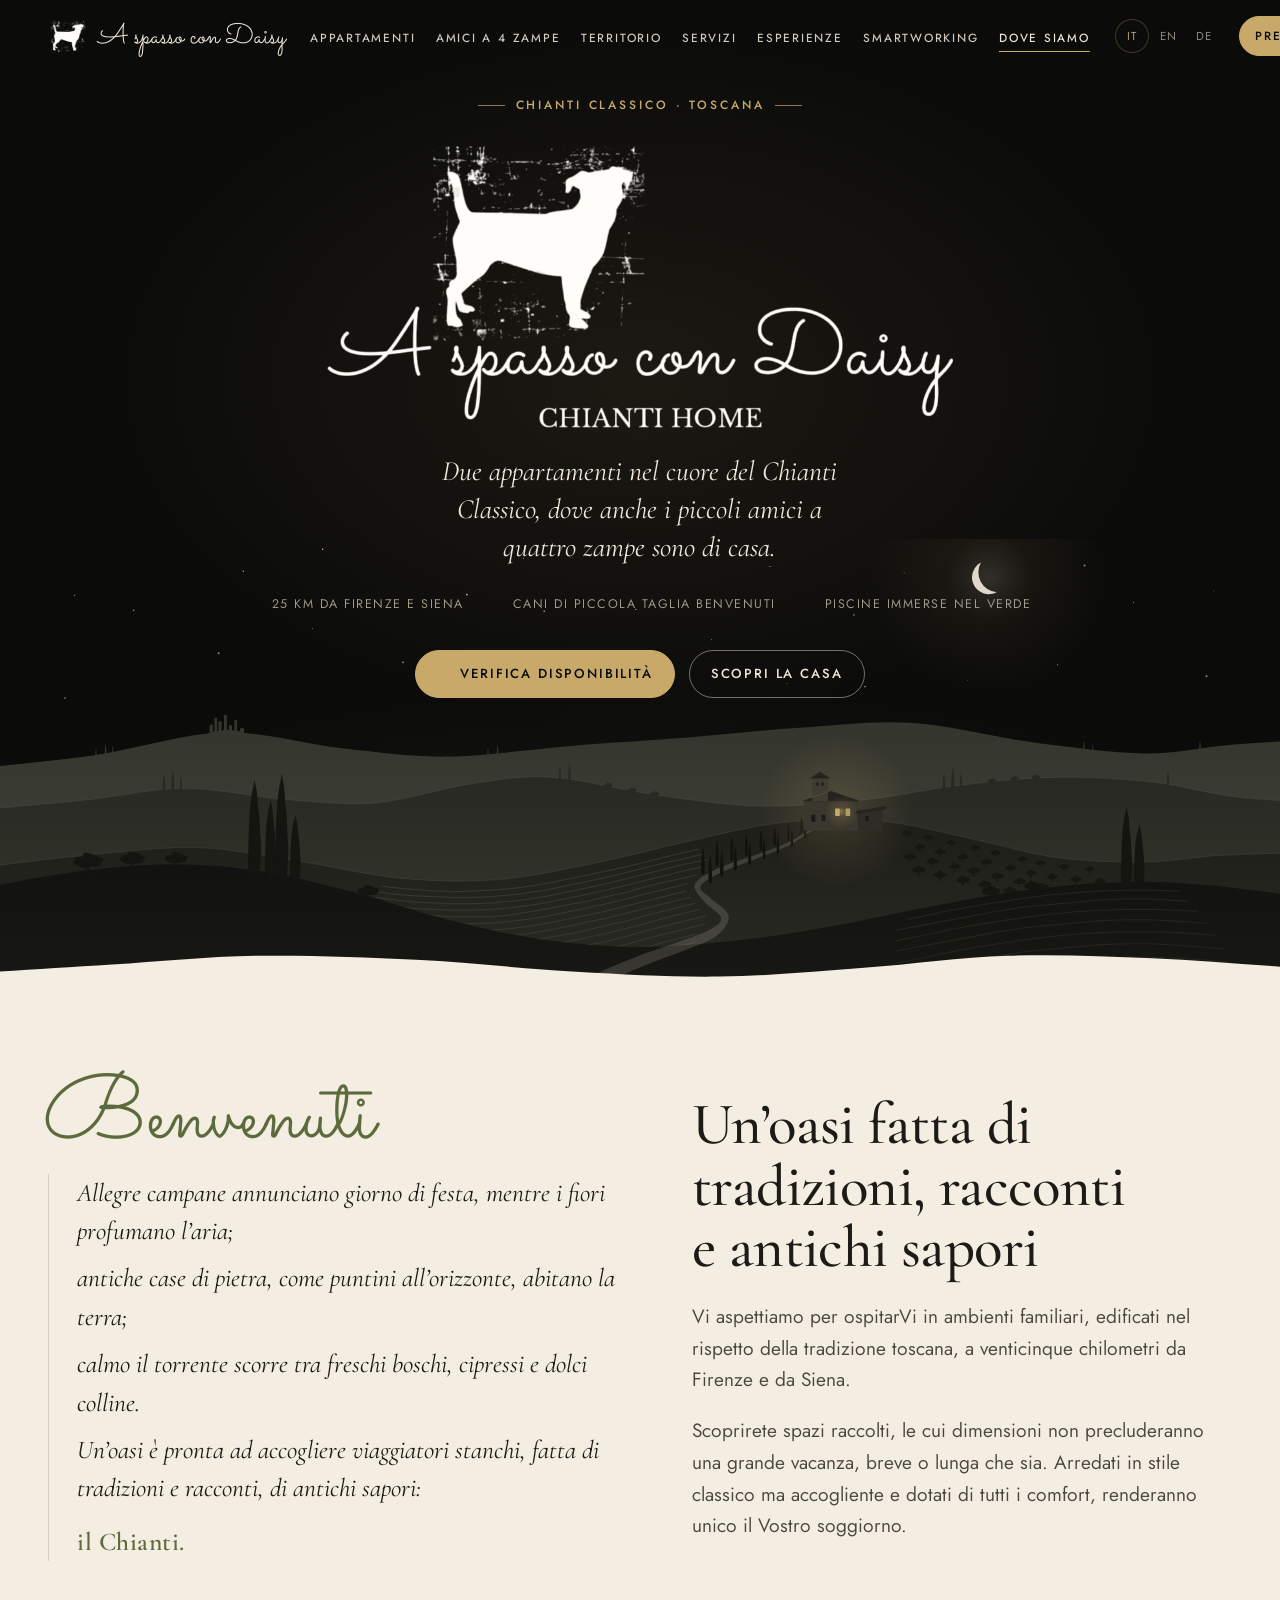
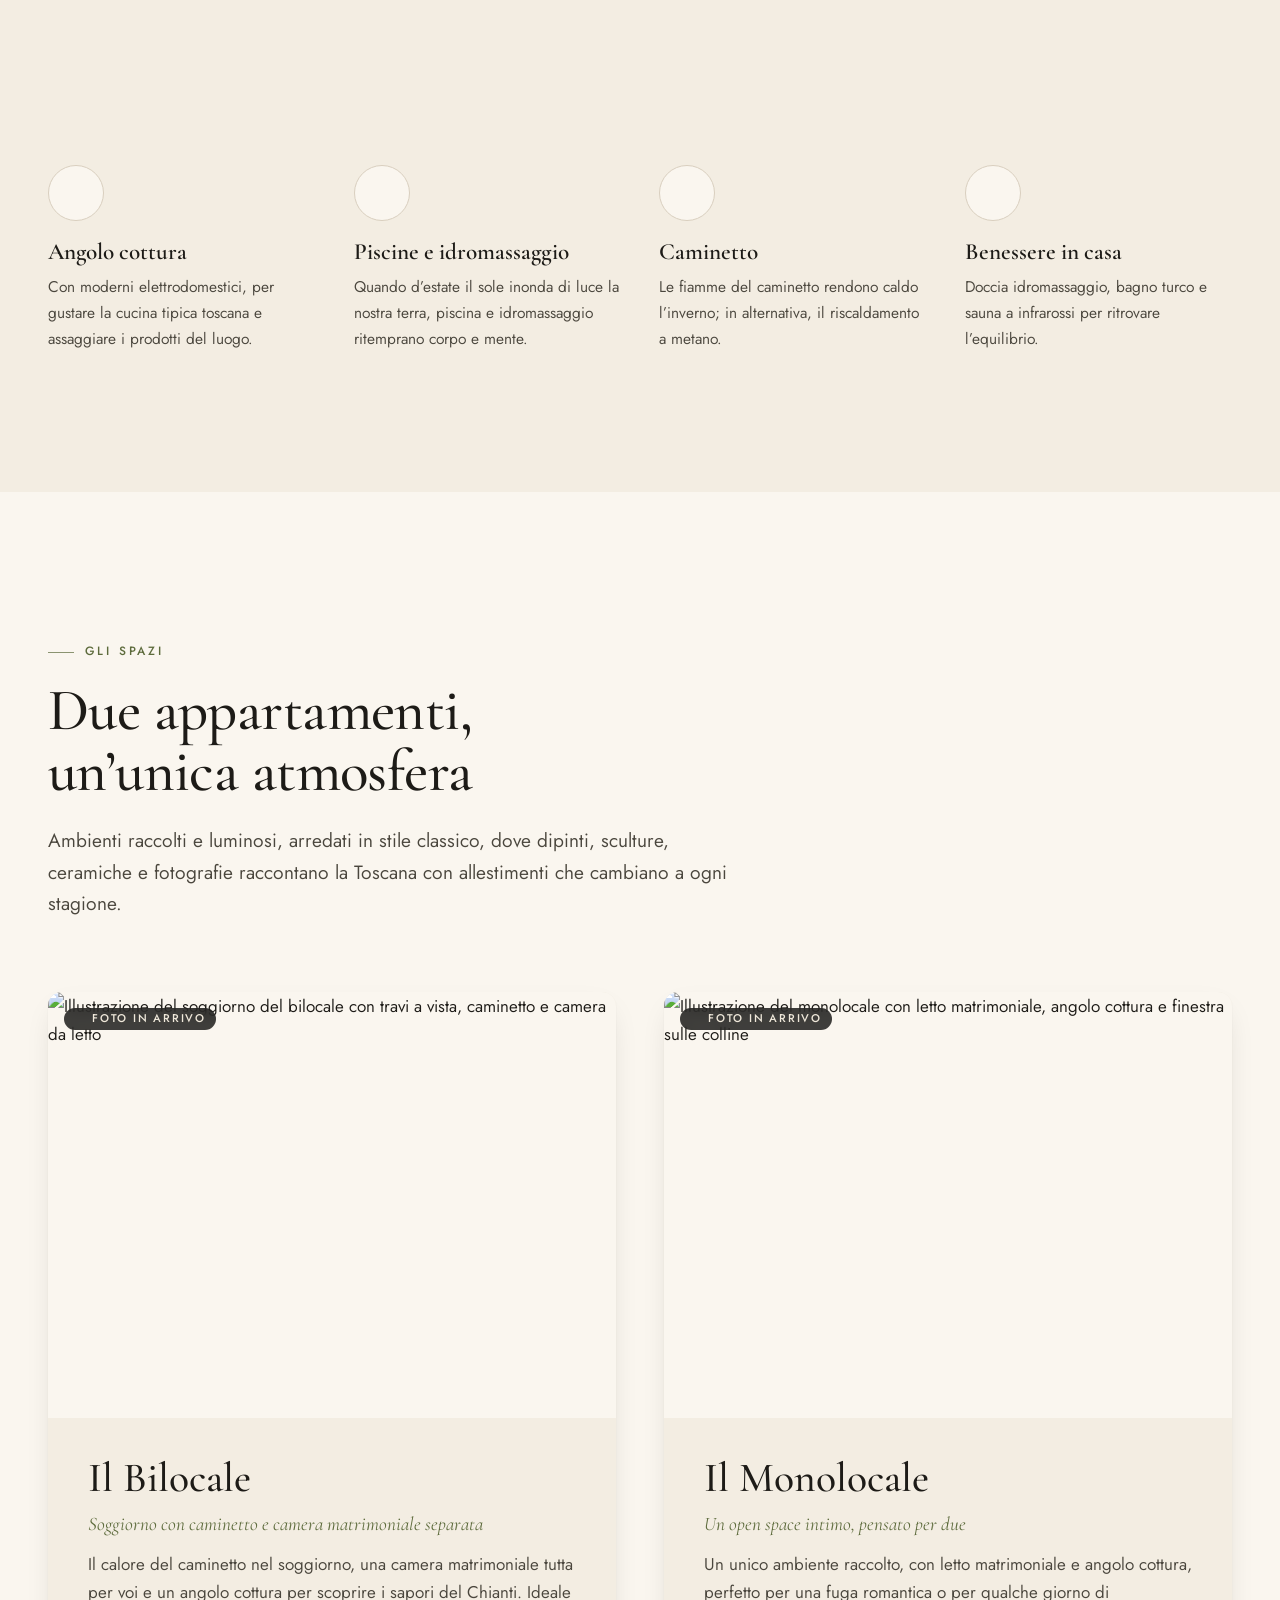
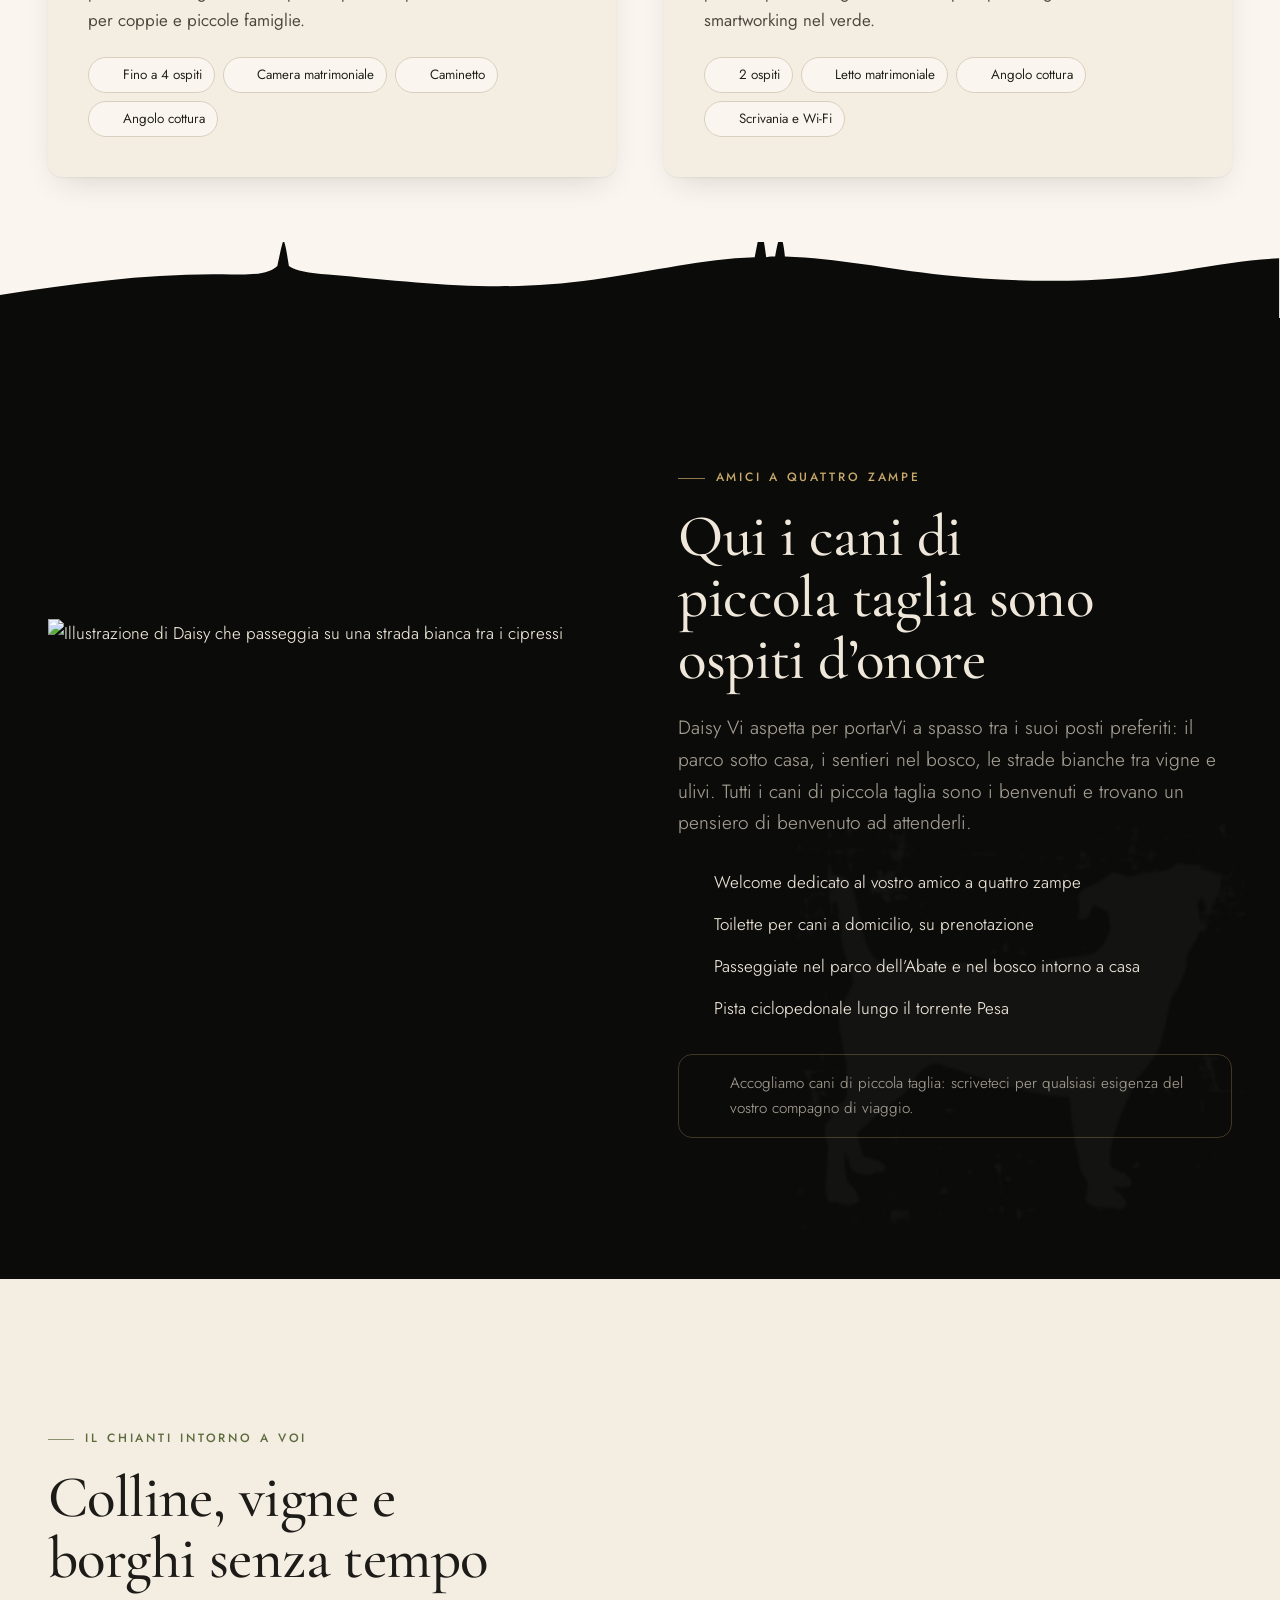
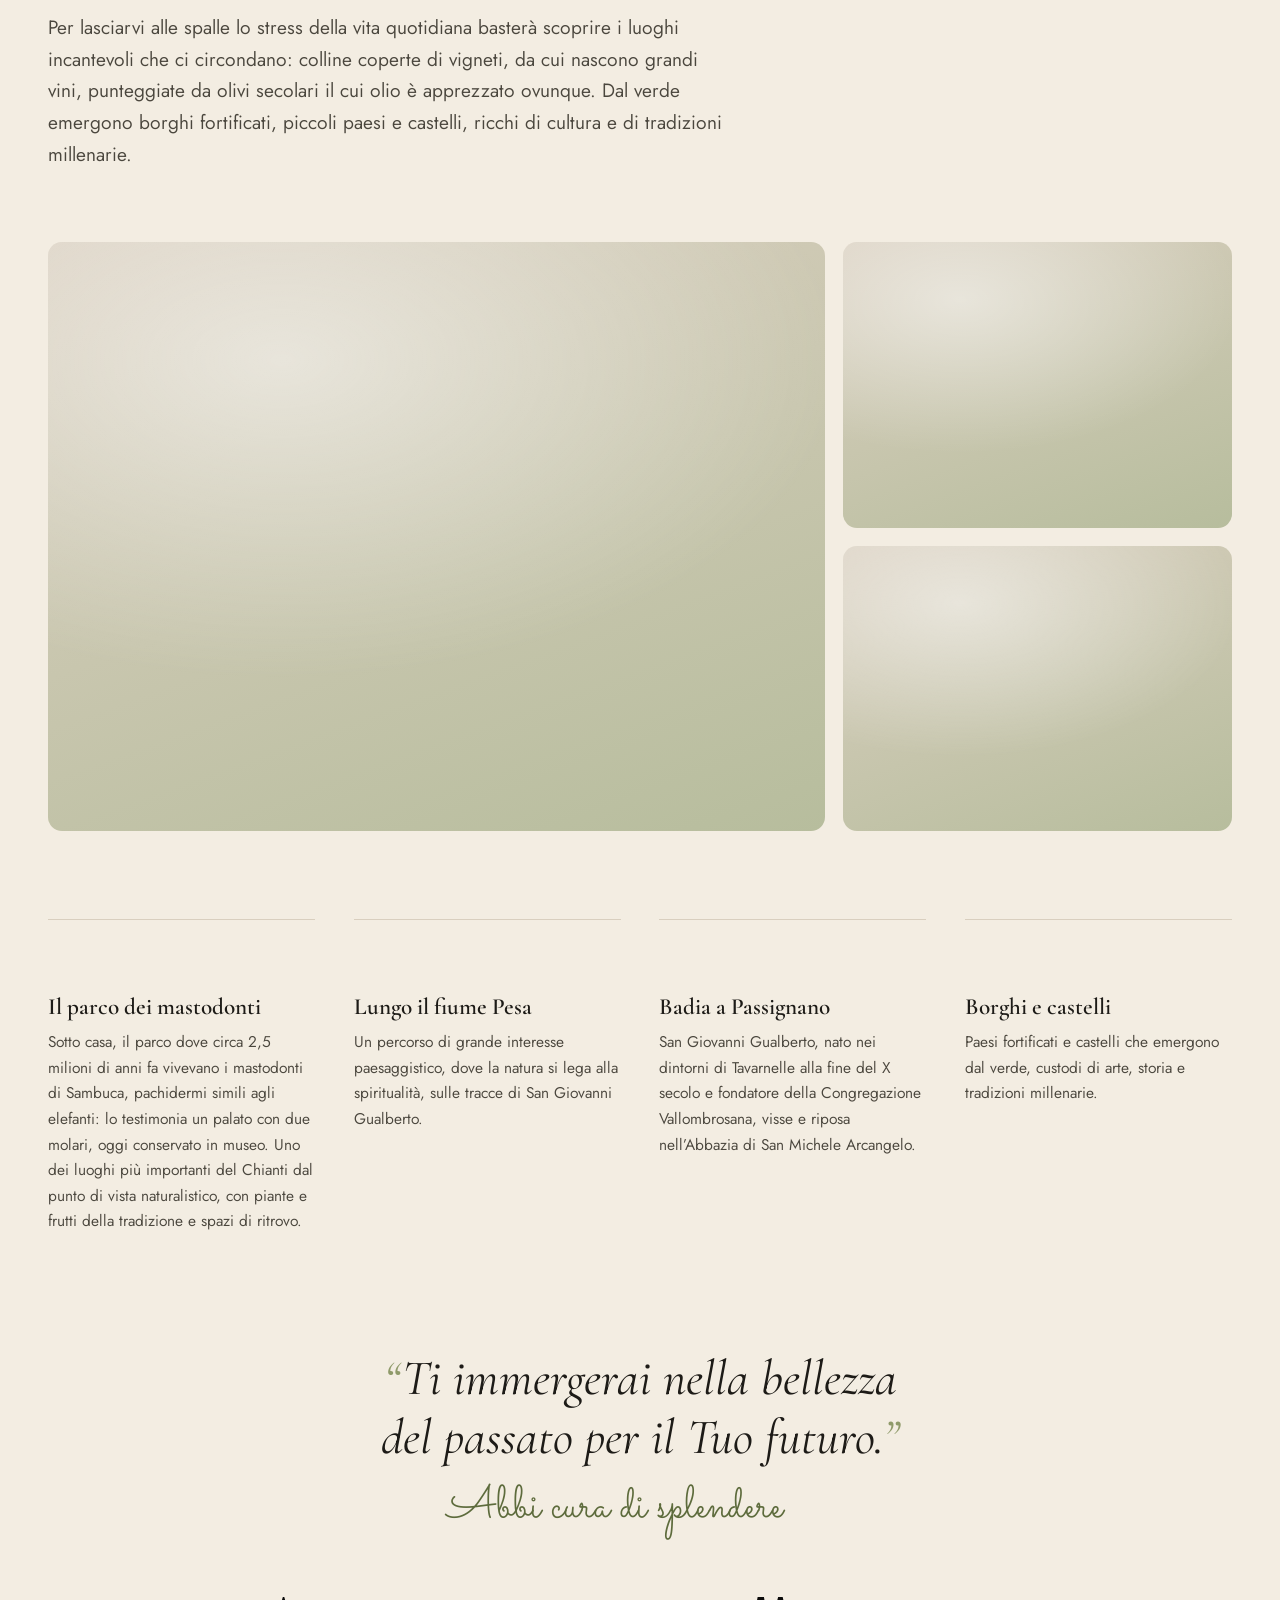
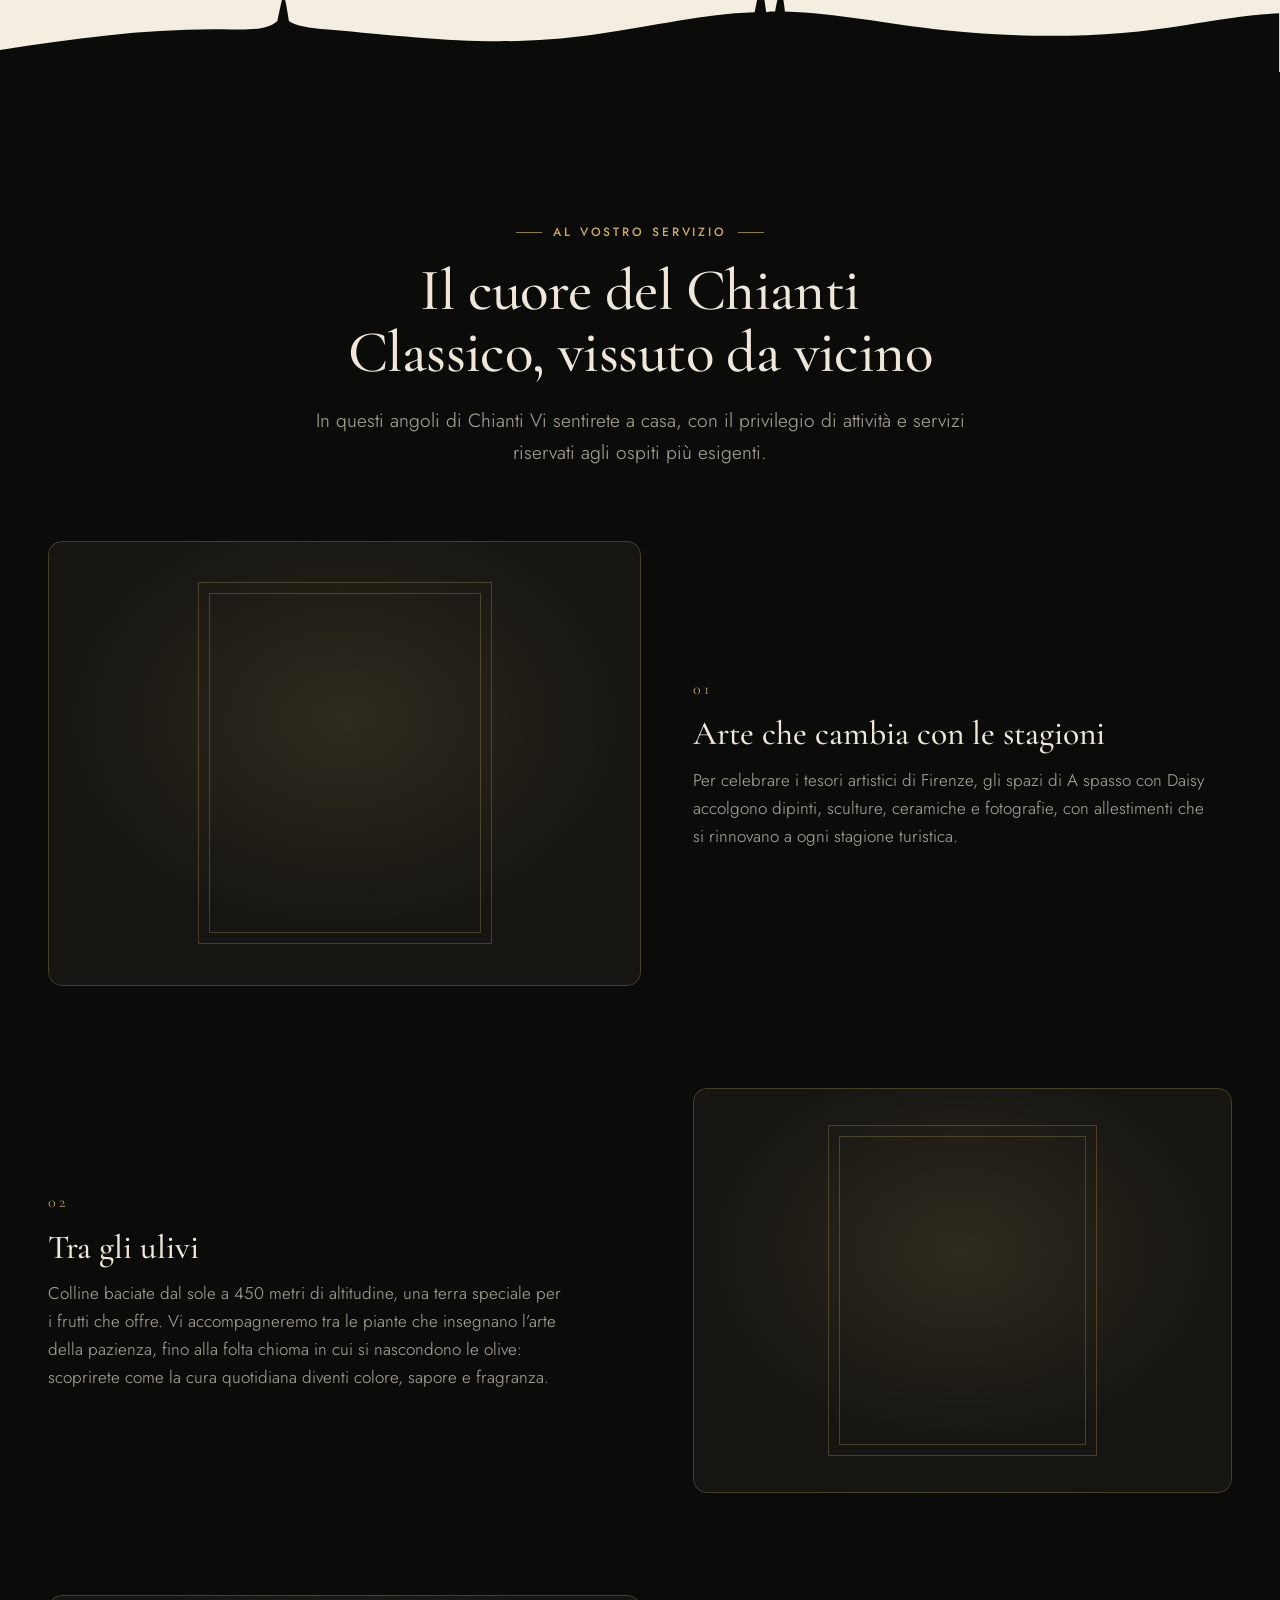
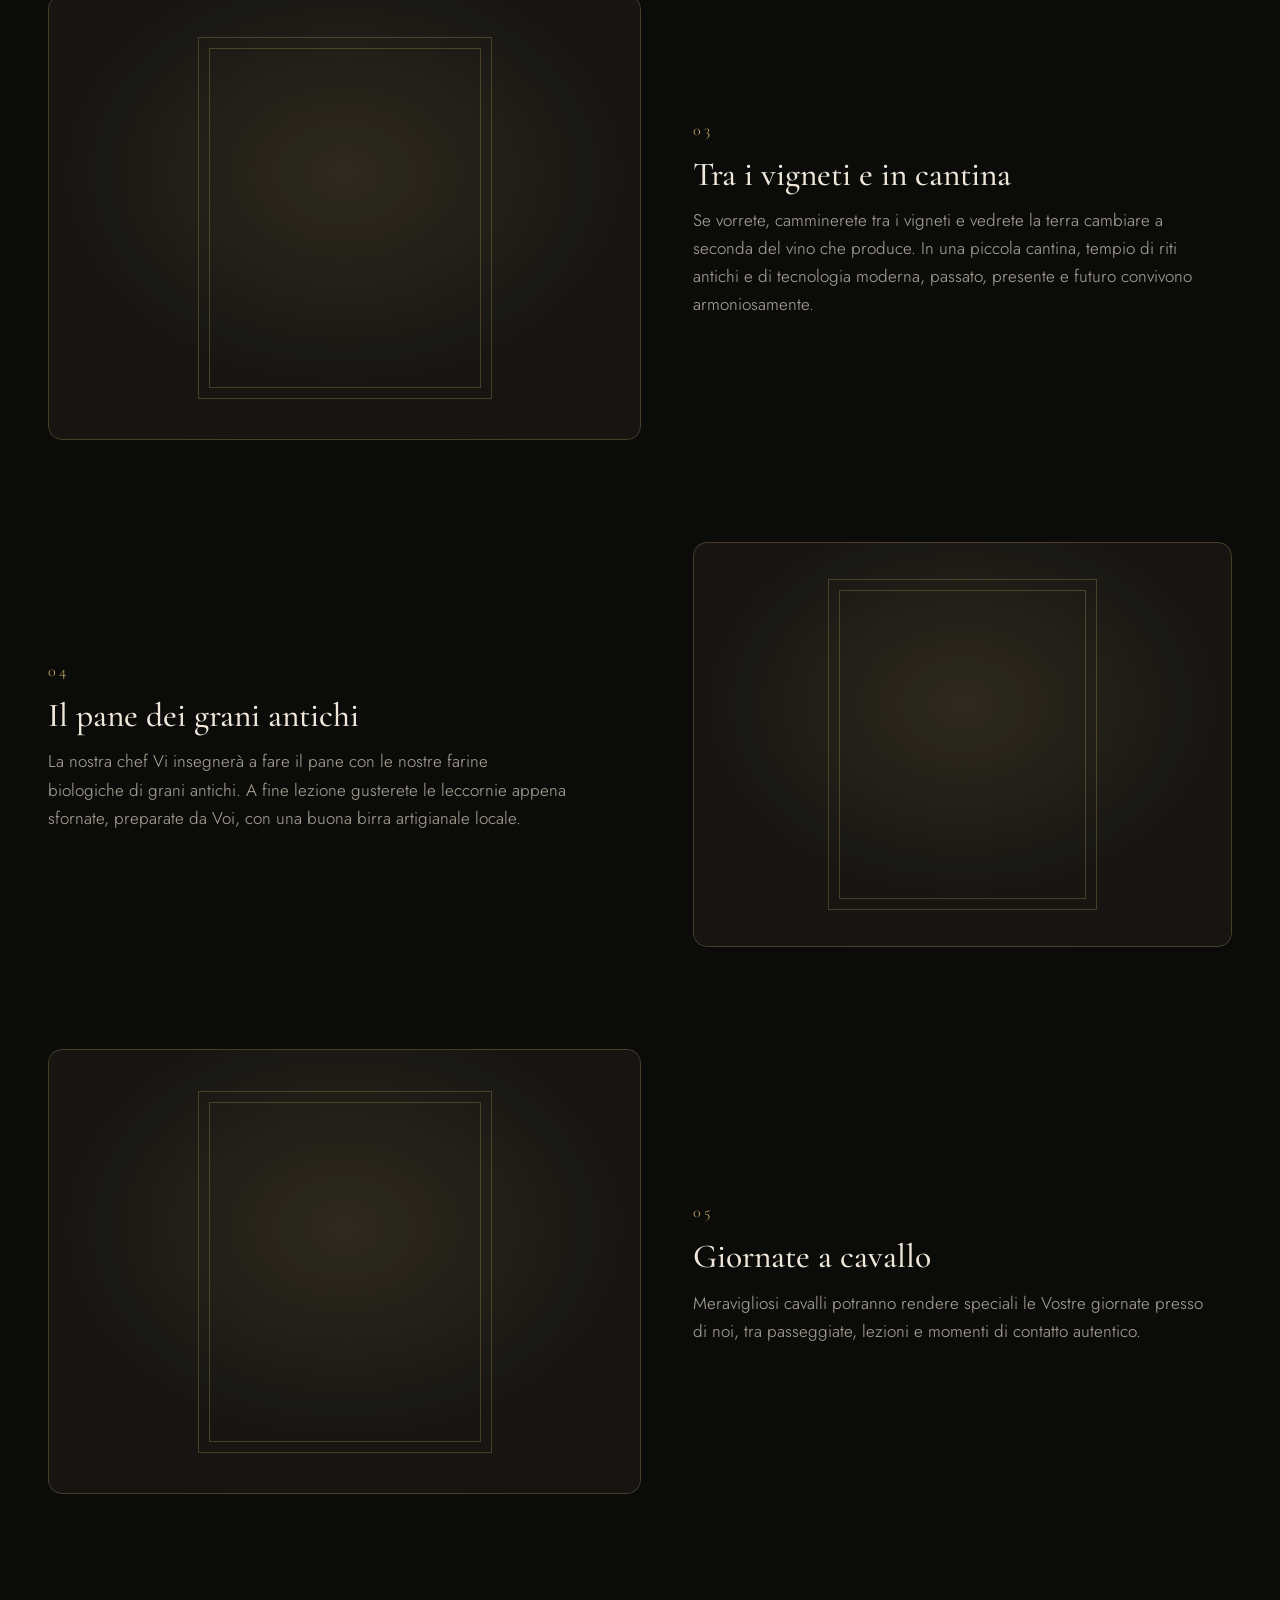
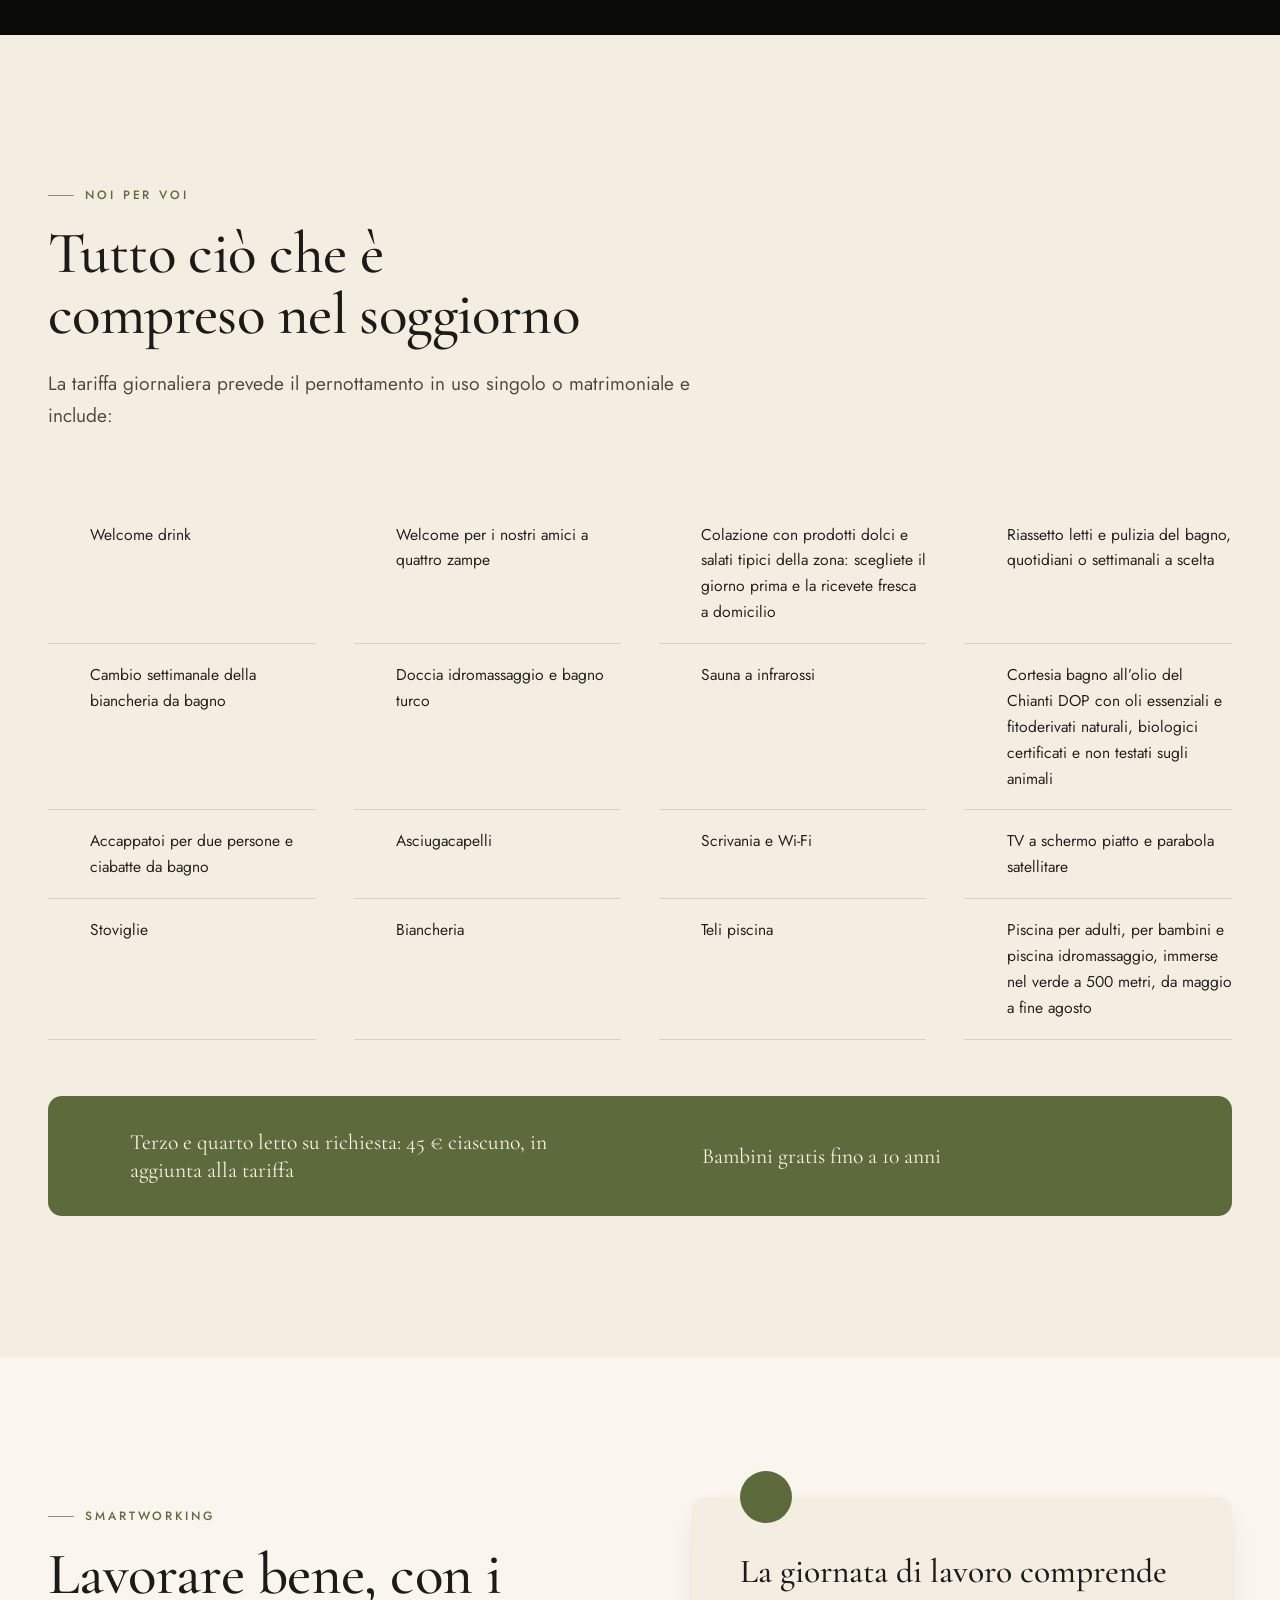
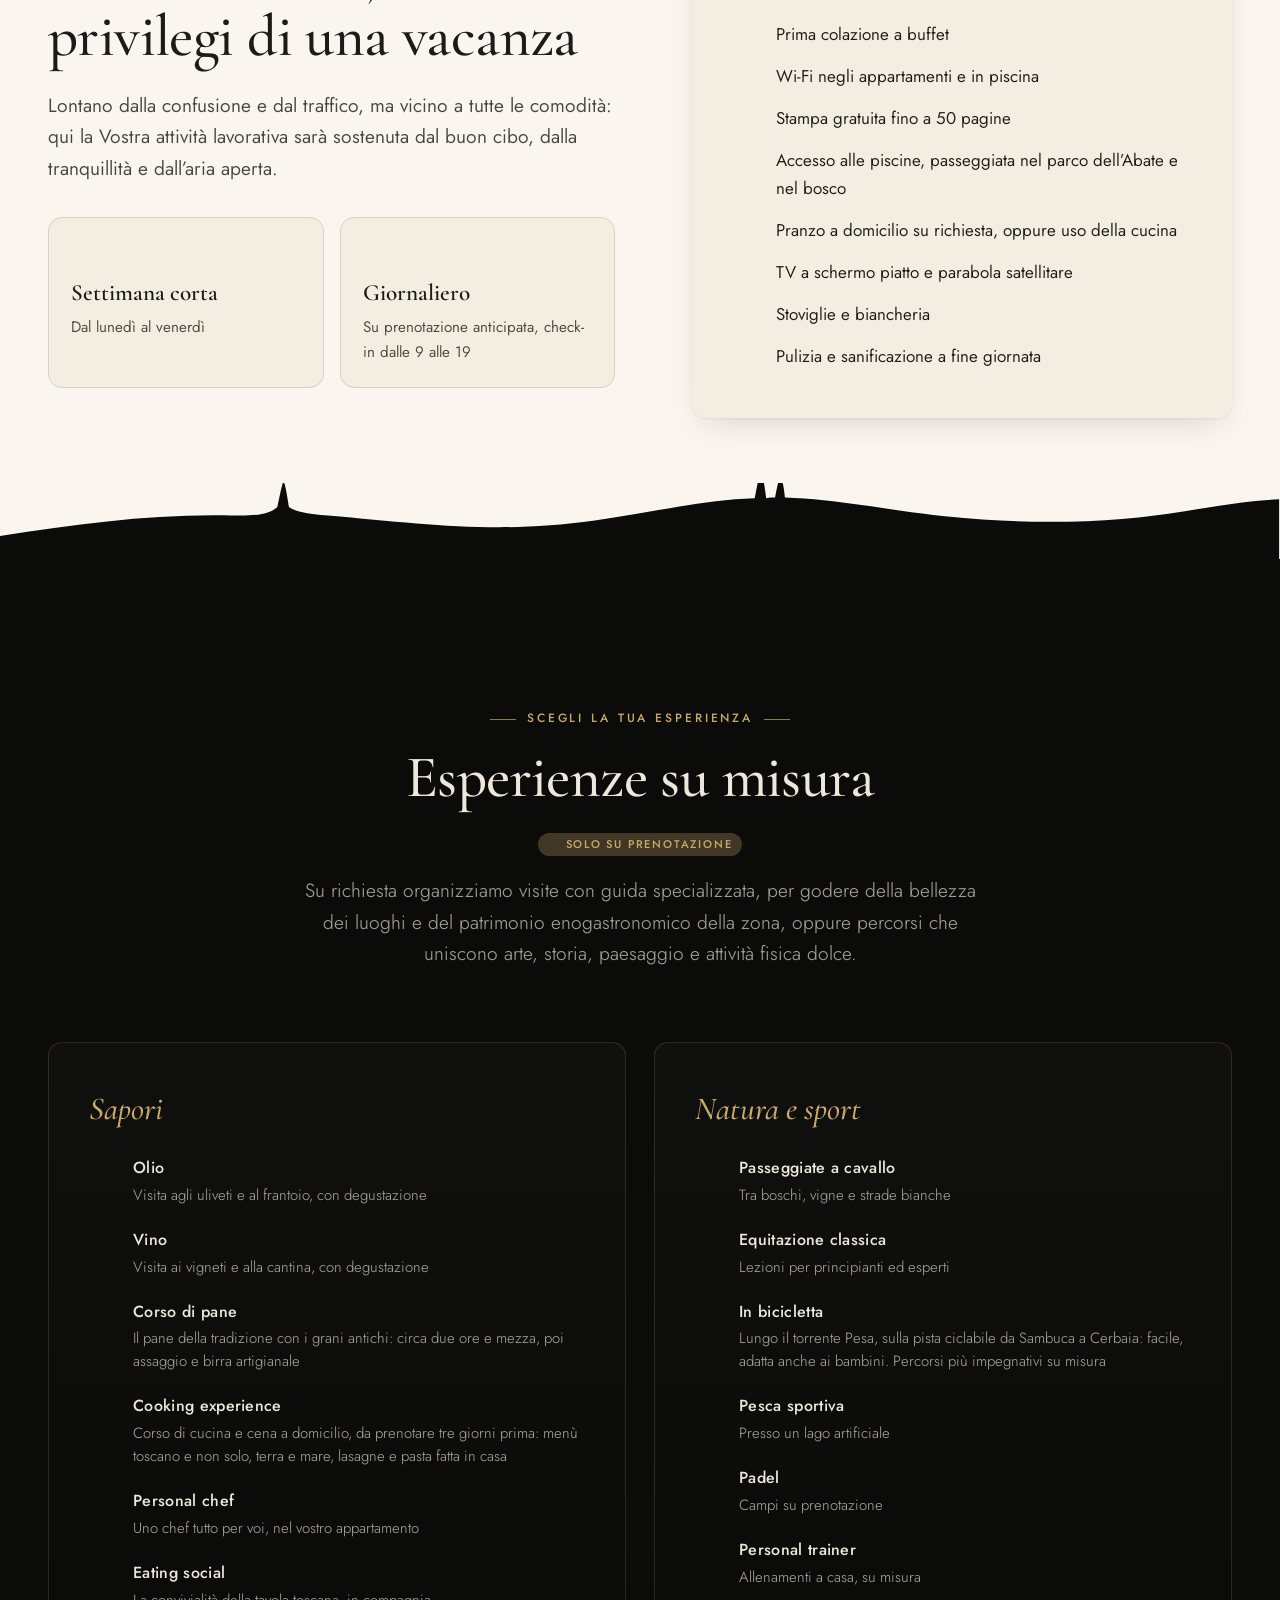
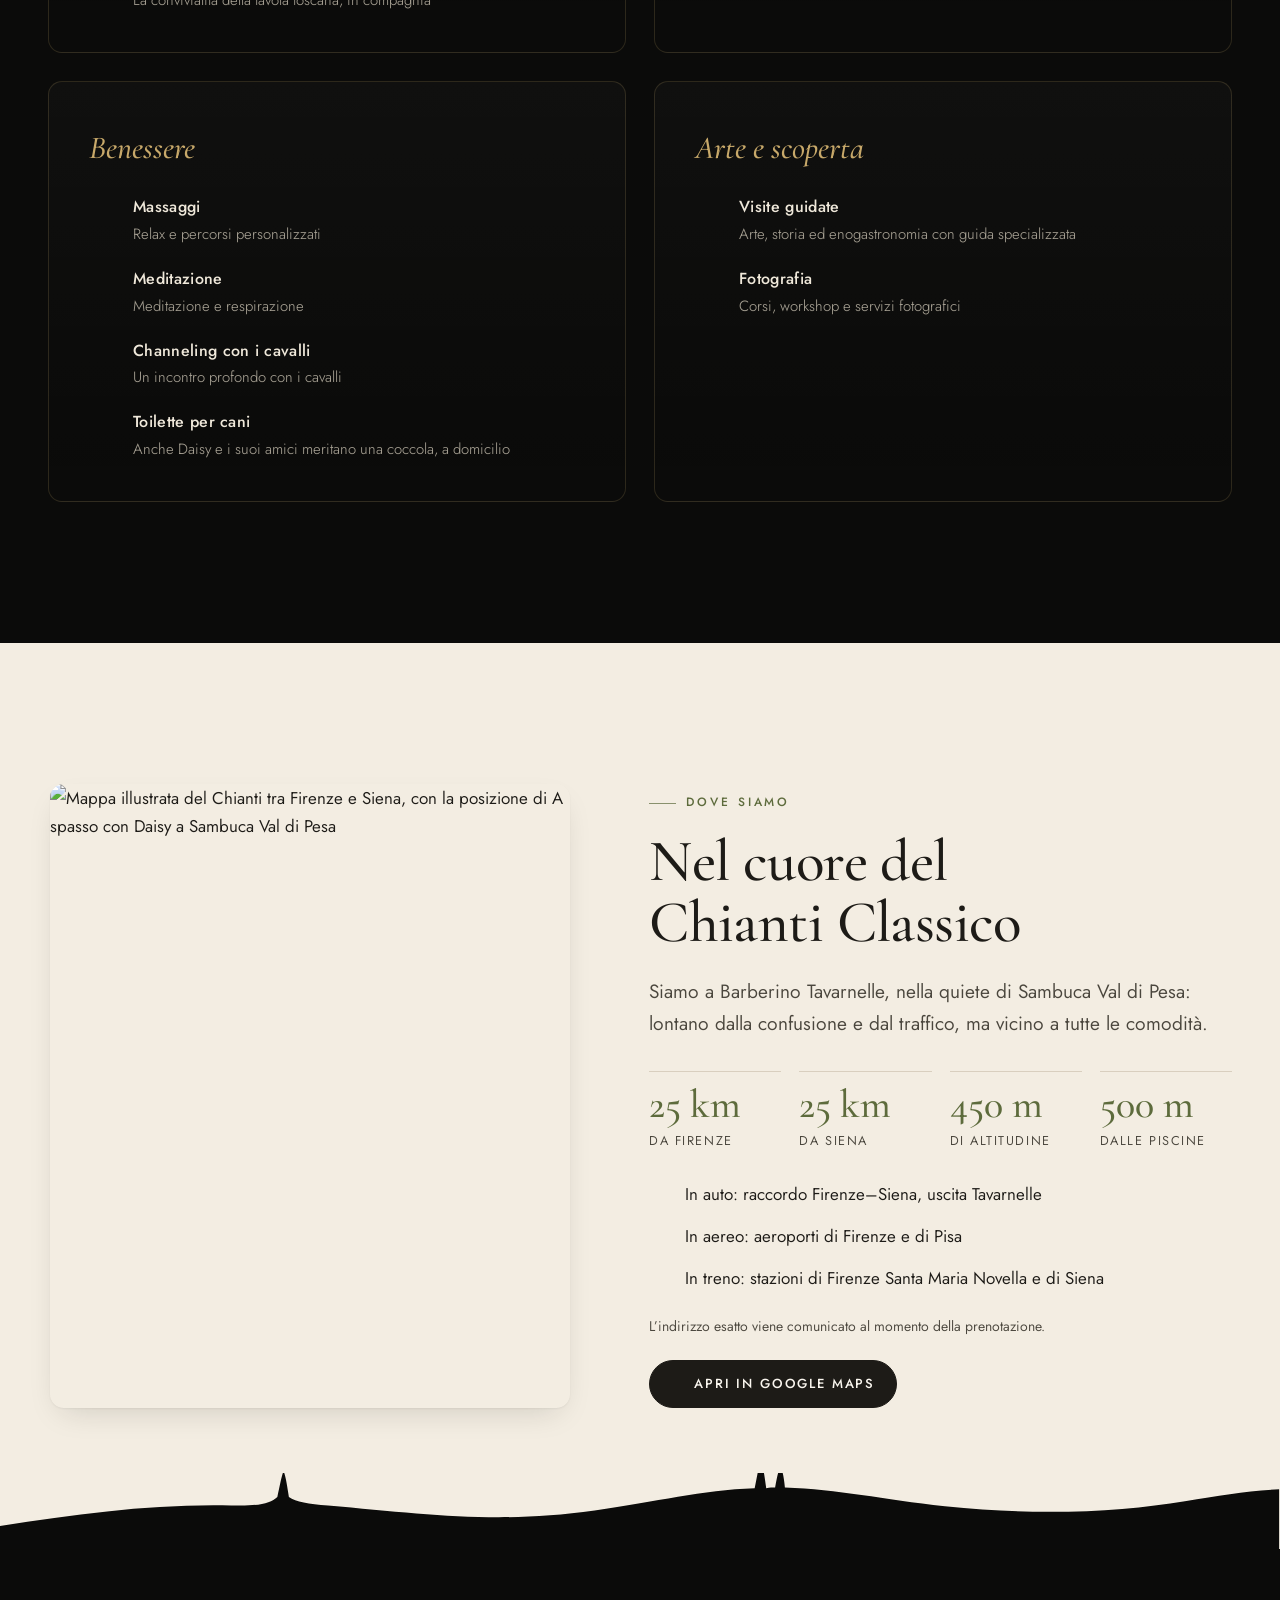
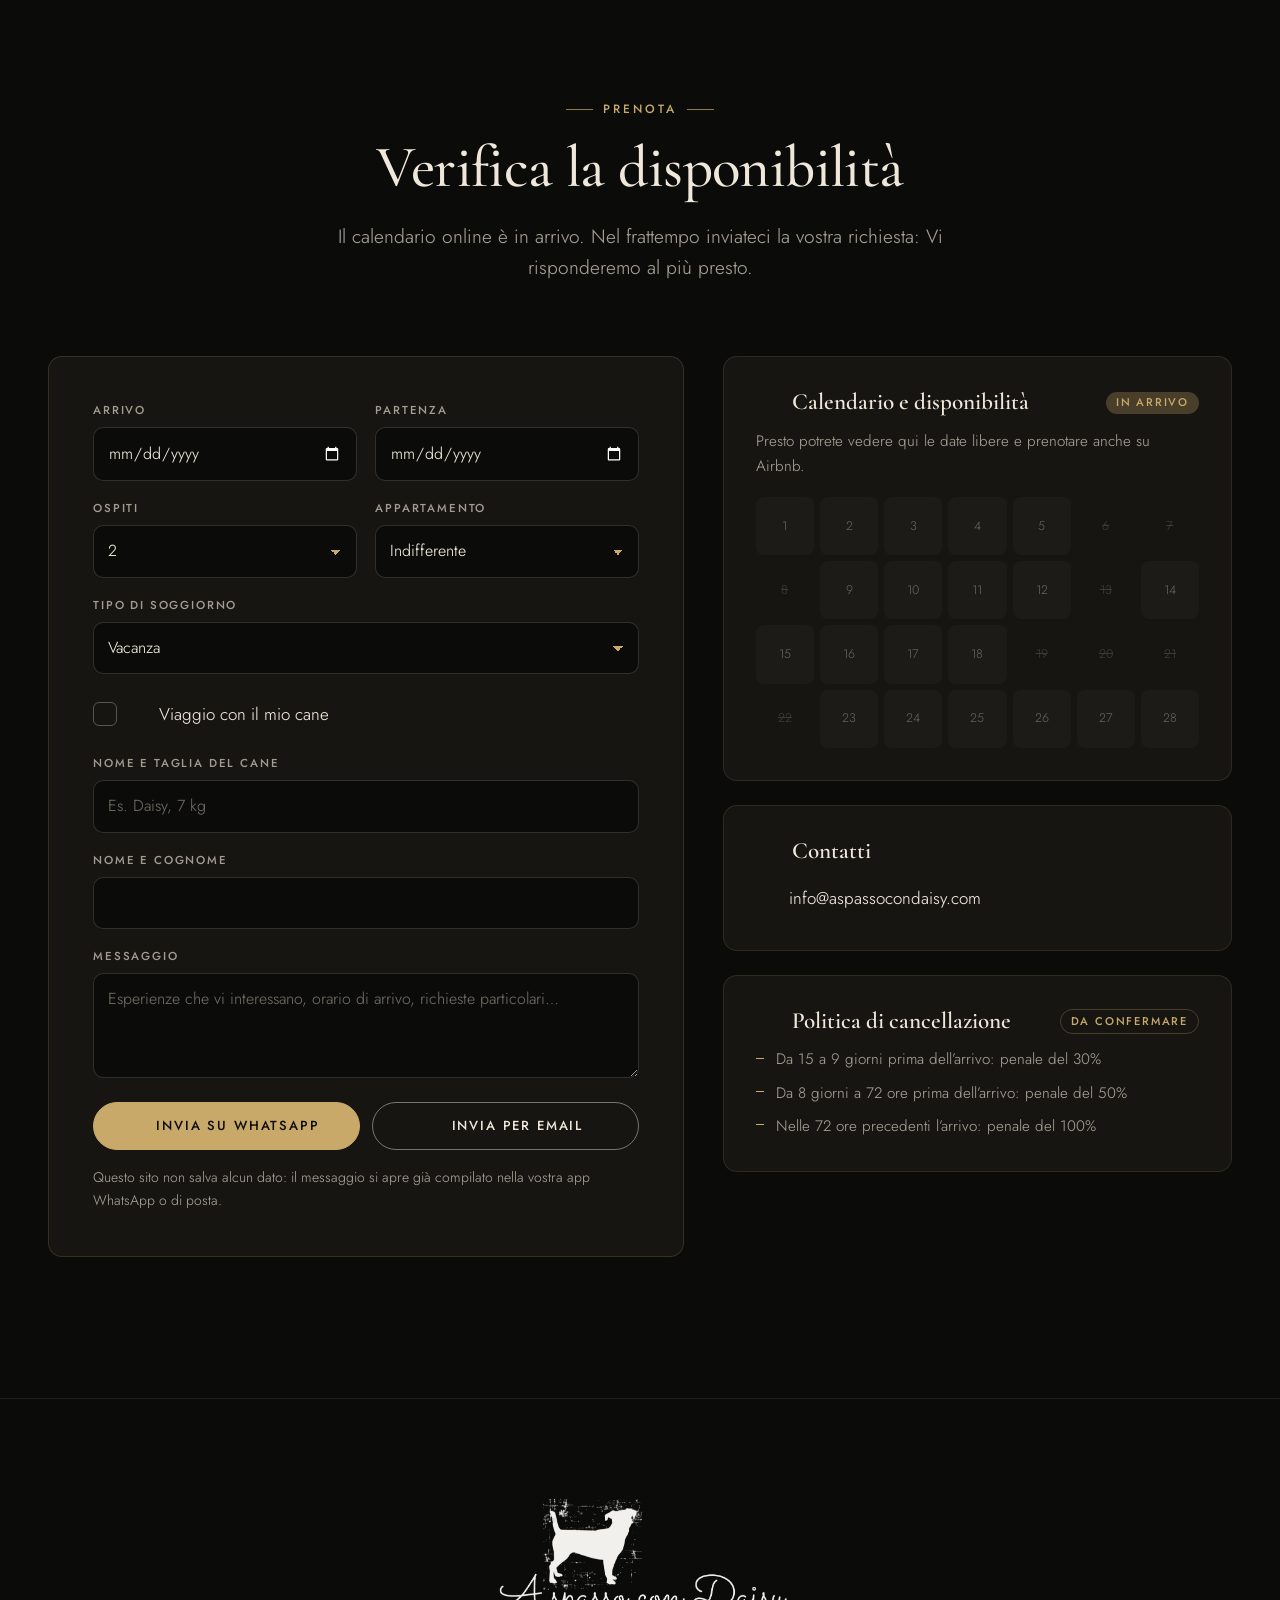
==== index.html @ a4451d91 "Anteprima sito A spasso con Daisy: struttura, testi IT/EN/DE, stile - Generatore statico (build.py +" ====
<!doctype html>
<html lang="it" class="no-js">
<head>
<meta charset="utf-8">
<meta name="viewport" content="width=device-width, initial-scale=1, viewport-fit=cover">
<title>A spasso con Daisy · Chianti Home — Appartamenti dog-friendly nel Chianti Classico</title>
<meta name="description" content="Due appartamenti nel cuore del Chianti Classico, a 25 km da Firenze e Siena. Piscina, sauna, colazione tipica, esperienze tra ulivi e vigneti. Cani di piccola taglia benvenuti.">
<meta name="robots" content="noindex, nofollow">
<meta name="theme-color" content="#0b0b0a">
<meta name="color-scheme" content="light">
<link rel="canonical" href="https://metm98.github.io/ASpassoConDaisyChiantiHome/">
<link rel="alternate" hreflang="it" href="https://metm98.github.io/ASpassoConDaisyChiantiHome/">
<link rel="alternate" hreflang="en" href="https://metm98.github.io/ASpassoConDaisyChiantiHome/en/">
<link rel="alternate" hreflang="de" href="https://metm98.github.io/ASpassoConDaisyChiantiHome/de/">
<link rel="alternate" hreflang="x-default" href="https://metm98.github.io/ASpassoConDaisyChiantiHome/">
<meta property="og:type" content="website">
<meta property="og:site_name" content="A spasso con Daisy · Chianti Home">
<meta property="og:title" content="A spasso con Daisy · Chianti Home — Appartamenti dog-friendly nel Chianti Classico">
<meta property="og:description" content="Due appartamenti nel cuore del Chianti Classico, a 25 km da Firenze e Siena. Piscina, sauna, colazione tipica, esperienze tra ulivi e vigneti. Cani di piccola taglia benvenuti.">
<meta property="og:url" content="https://metm98.github.io/ASpassoConDaisyChiantiHome/">
<meta property="og:locale" content="it_IT">
<meta property="og:image" content="https://metm98.github.io/ASpassoConDaisyChiantiHome/assets/img/brand/og-image.jpg">
<meta property="og:image:width" content="1200">
<meta property="og:image:height" content="630">
<meta property="og:image:alt" content="Logo di A spasso con Daisy, Chianti Home">
<meta name="twitter:card" content="summary_large_image">
<link rel="icon" type="image/png" sizes="32x32" href="assets/img/brand/favicon-32.png">
<link rel="icon" type="image/png" sizes="48x48" href="assets/img/brand/favicon-48.png">
<link rel="apple-touch-icon" href="assets/img/brand/apple-touch-icon.png">
<link rel="manifest" href="site.webmanifest">
<link rel="preload" href="assets/fonts/cormorant-garamond.woff2" as="font" type="font/woff2" crossorigin>
<link rel="preload" href="assets/fonts/jost.woff2" as="font" type="font/woff2" crossorigin>
<link rel="preload" href="assets/img/brand/logo-light.webp" as="image" type="image/webp" fetchpriority="high">
<link rel="stylesheet" href="assets/css/style.css">
<script>document.documentElement.classList.replace('no-js','js')</script>
<script type="application/ld+json">
{
  "@context": "https://schema.org",
  "@type": "LodgingBusiness",
  "name": "A spasso con Daisy · Chianti Home",
  "description": "Due appartamenti nel cuore del Chianti Classico, a 25 km da Firenze e Siena. Piscina, sauna, colazione tipica, esperienze tra ulivi e vigneti. Cani di piccola taglia benvenuti.",
  "url": "https://metm98.github.io/ASpassoConDaisyChiantiHome/",
  "email": "info@aspassocondaisy.com",
  "image": "https://metm98.github.io/ASpassoConDaisyChiantiHome/assets/img/brand/og-image.jpg",
  "petsAllowed": true,
  "address": { "@type": "PostalAddress", "addressLocality": "Barberino Tavarnelle", "addressRegion": "FI", "addressCountry": "IT" }
}
</script>
</head>
<body>
<svg xmlns="http://www.w3.org/2000/svg" class="sprite" aria-hidden="true" focusable="false"></svg>
<a class="skip" href="#main">Vai al contenuto</a>
<header class="site-header" id="top">
  <div class="site-header__inner">
    <a class="brand" href="#top" aria-label="A spasso con Daisy — Chianti Home">
      <img class="brand__mark" src="assets/img/brand/mark-light.webp" width="44" height="44" alt="">
      <span class="brand__name">A spasso con Daisy</span>
    </a>
    <nav class="nav" id="nav" aria-label="Menu">
      <ul class="nav__list">
        <li><a class="nav__link" href="#apartments">Appartamenti</a></li>
        <li><a class="nav__link" href="#dogs">Amici a 4 zampe</a></li>
        <li><a class="nav__link" href="#territory">Territorio</a></li>
        <li><a class="nav__link" href="#included">Servizi</a></li>
        <li><a class="nav__link" href="#experiences">Esperienze</a></li>
        <li><a class="nav__link" href="#smartworking">Smartworking</a></li>
        <li><a class="nav__link" href="#location">Dove siamo</a></li>
      </ul>
      <div class="nav__extra">
        <ul class="langs" aria-label="Lingua">
          <li><a href="" hreflang="it" lang="it" aria-current="true">IT</a></li>
          <li><a href="en/" hreflang="en" lang="en">EN</a></li>
          <li><a href="de/" hreflang="de" lang="de">DE</a></li>
        </ul>
        <a class="btn btn--gold btn--sm" href="#booking">Prenota</a>
      </div>
    </nav>
    <button class="menu-toggle" type="button" aria-controls="nav" aria-expanded="false" data-open="Apri il menu" data-close="Chiudi il menu">
      <span class="sr-only">Apri il menu</span>
      <span class="menu-toggle__bars" aria-hidden="true"></span>
    </button>
  </div>
</header>
<main id="main">
  <section class="hero" aria-labelledby="hero-title">
    <div class="hero__sky" aria-hidden="true">
      <span class="firefly"></span><span class="firefly"></span><span class="firefly"></span><span class="firefly"></span>
      <span class="firefly"></span><span class="firefly"></span><span class="firefly"></span><span class="firefly"></span>
    </div>
    <div class="hero__content">
      <p class="kicker kicker--gold hero__kicker">Chianti Classico · Toscana</p>
      <h1 class="hero__title" id="hero-title">
        <img class="hero__logo" src="assets/img/brand/logo-light.webp" width="989" height="459" alt="A spasso con Daisy — Chianti Home" fetchpriority="high">
      </h1>
      <p class="hero__tagline">Due appartamenti nel cuore del Chianti Classico, dove anche i piccoli amici a quattro zampe sono di casa.</p>
      <ul class="hero__facts">
        <li><svg class="icon " aria-hidden="true" focusable="false"><use href="#i-pin"></use></svg><span>25 km da Firenze e Siena</span></li>
        <li><svg class="icon " aria-hidden="true" focusable="false"><use href="#i-paw"></use></svg><span>Cani di piccola taglia benvenuti</span></li>
        <li><svg class="icon " aria-hidden="true" focusable="false"><use href="#i-pool"></use></svg><span>Piscine immerse nel verde</span></li>
      </ul>
      <div class="hero__ctas">
        <a class="btn btn--gold" href="#booking"><svg class="icon " aria-hidden="true" focusable="false"><use href="#i-calendar"></use></svg><span>Verifica disponibilità</span></a>
        <a class="btn btn--ghost" href="#welcome">Scopri la casa</a>
      </div>
    </div>
    <div class="hero__hills" role="img" aria-label="Colline del Chianti di notte, con cipressi, vigneti e un casale illuminato"><svg xmlns="http://www.w3.org/2000/svg" viewBox="0 0 1600 640" preserveAspectRatio="xMidYMax slice" role="img" aria-labelledby="t">
<title id="t">Notturno sulle colline del Chianti</title>
<defs>
<linearGradient id="g1" x1="0" y1="300" x2="0" y2="470" gradientUnits="userSpaceOnUse"><stop offset="0" stop-color="#34352d"/><stop offset="1" stop-color="#3e3f35"/></linearGradient>
<linearGradient id="g2" x1="0" y1="365" x2="0" y2="520" gradientUnits="userSpaceOnUse"><stop offset="0" stop-color="#282922"/><stop offset="1" stop-color="#32332a"/></linearGradient>
<linearGradient id="g3" x1="0" y1="415" x2="0" y2="590" gradientUnits="userSpaceOnUse"><stop offset="0" stop-color="#1e1e19"/><stop offset="1" stop-color="#282922"/></linearGradient>
<linearGradient id="g4" x1="0" y1="470" x2="0" y2="640" gradientUnits="userSpaceOnUse"><stop offset="0" stop-color="#121210"/><stop offset="1" stop-color="#181814"/></linearGradient>
<radialGradient id="moonGlow"><stop offset="0" stop-color="#efe8da" stop-opacity=".16"/><stop offset=".35" stop-color="#c8a96a" stop-opacity=".06"/><stop offset="1" stop-color="#c8a96a" stop-opacity="0"/></radialGradient>
<radialGradient id="lamp"><stop offset="0" stop-color="#c8a96a" stop-opacity=".55"/><stop offset=".25" stop-color="#c8a96a" stop-opacity=".18"/><stop offset="1" stop-color="#c8a96a" stop-opacity="0"/></radialGradient>
<path id="cy" d="M-1 3.5L1 3.5L4.5 0C4.8 -1.3 5.2 -1.7 5.6 -4C6 -6.3 6.5 -10 6.8 -14C7.1 -18 7.5 -23 7.5 -28C7.4 -33 6.8 -38.7 6.5 -44C6.2 -49.3 6 -55 5.6 -60C5.1 -65 4.4 -69.7 4 -74C3.5 -78.3 3.4 -82.5 3 -86C2.5 -89.5 1.8 -92.7 1.3 -95C0.8 -97.3 0.3 -100 0 -100C-0.3 -100 -0.2 -97.3 -0.7 -95C-1.2 -92.7 -2.2 -89.5 -2.8 -86C-3.5 -82.5 -4.1 -78.3 -4.6 -74C-5.1 -69.7 -5.4 -65 -5.7 -60C-6 -55 -6.3 -49.3 -6.5 -44C-6.7 -38.7 -6.7 -33 -6.8 -28C-7 -23 -7.4 -18 -7.3 -14C-7.2 -10 -6.5 -6.3 -6 -4C-5.5 -1.7 -5 -1.3 -4.5 0Z"/>
<path id="ol" fill-rule="evenodd" d="M-1.4 0C-1.1-2.4-1.9-4.2-3.4-6.4L-2.2-6.9C-1.4-5.7-.7-5.4-.1-6.8L1.3-6.7C.8-4.3 1.4-2.1 2.2 0ZM13.4 -12C13 -11 13.8 -11.1 13.5 -10.5C13.2 -9.8 12.8 -9.5 11.8 -9C10.8 -8.5 10 -8.2 8.4 -7.9C6.9 -7.6 5.8 -7.7 4.1 -7.5C2.4 -7.4 1.7 -7.2 0 -7.1C-1.7 -7 -2.9 -6.9 -4.6 -7C-6.3 -7.1 -7.3 -7.4 -8.6 -7.8C-9.9 -8.3 -10.2 -8.6 -10.9 -9.2C-11.7 -9.7 -11.5 -10 -12.3 -10.6C-13.1 -11.1 -14.6 -11.2 -14.8 -12C-14.9 -12.8 -14 -13.8 -13.1 -14.8C-12.3 -15.9 -12 -16.6 -10.6 -17.2C-9.1 -17.8 -7.3 -17 -6 -17.8C-4.8 -18.6 -5.4 -20.3 -4.1 -21.1C-2.9 -21.8 -1.6 -21.6 0 -21.5C1.6 -21.3 2.2 -20.6 3.7 -20.2C5.3 -19.8 6.3 -19.9 7.6 -19.3C8.9 -18.7 8.7 -17.9 10.3 -17.1C11.9 -16.3 14.9 -16.4 15.5 -15.3C16.2 -14.3 13.8 -13 13.4 -12Z"/>
<clipPath id="c4"><use href="#h4"/></clipPath>
</defs>
<g class="sky">
<circle cx="1236" cy="112" r="150" fill="url(#moonGlow)"/>
<path class="moon" d="M0-21A21 21 0 0 0 0 21A25 25 0 0 1 0-21Z" transform="translate(1236 112) rotate(-28)" fill="#efe8da" fill-opacity=".92"/>
<circle class="star" cx="539.3" cy="56" r="1.3" fill="#efe8da" fill-opacity="0.35"/>
<circle class="star" cx="167.2" cy="153" r="0.8" fill="#efe8da" fill-opacity="0.85"/>
<circle class="star" cx="163.4" cy="40.9" r="0.9" fill="#efe8da" fill-opacity="0.35"/>
<circle class="star" cx="390.4" cy="176.1" r="0.6" fill="#efe8da" fill-opacity="0.85"/>
<circle class="star" cx="926.6" cy="30.5" r="0.7" fill="#efe8da" fill-opacity="0.35"/>
<circle class="star" cx="680.3" cy="154.3" r="1.1" fill="#efe8da" fill-opacity="0.55"/>
<circle class="star" cx="889.2" cy="189.9" r="0.6" fill="#efe8da" fill-opacity="0.85"/>
<circle class="star" cx="794.7" cy="152" r="0.8" fill="#efe8da" fill-opacity="0.7"/>
<circle class="star" cx="503.7" cy="218.2" r="1.3" fill="#efe8da" fill-opacity="0.45"/>
<circle class="star" cx="304.1" cy="104.2" r="0.9" fill="#efe8da" fill-opacity="0.7"/>
<circle class="star" cx="1355.7" cy="97.1" r="1.3" fill="#efe8da" fill-opacity="0.55"/>
<circle class="star" cx="735.2" cy="229.7" r="0.8" fill="#efe8da" fill-opacity="0.7"/>
<circle class="star" cx="1091.6" cy="34.4" r="1.3" fill="#efe8da" fill-opacity="0.55"/>
<circle class="star" cx="93.4" cy="134.3" r="0.7" fill="#efe8da" fill-opacity="0.85"/>
<circle class="star" cx="233.3" cy="32.9" r="0.8" fill="#efe8da" fill-opacity="0.45"/>
<circle class="star" cx="1416.9" cy="143.1" r="0.7" fill="#efe8da" fill-opacity="0.7"/>
<circle class="star" cx="654.4" cy="88" r="0.7" fill="#efe8da" fill-opacity="0.7"/>
<circle class="star" cx="403.3" cy="76.8" r="0.9" fill="#efe8da" fill-opacity="0.85"/>
<circle class="star" cx="962.5" cy="98.3" r="0.7" fill="#efe8da" fill-opacity="0.85"/>
<circle class="star" cx="1067.3" cy="158.9" r="0.9" fill="#efe8da" fill-opacity="0.7"/>
<circle class="star" cx="1517.3" cy="129" r="0.6" fill="#efe8da" fill-opacity="0.55"/>
<circle class="star" cx="761.7" cy="47.1" r="0.9" fill="#efe8da" fill-opacity="0.7"/>
<circle class="star" cx="273.3" cy="206.9" r="1.3" fill="#efe8da" fill-opacity="0.55"/>
<circle class="star" cx="1081.3" cy="248.4" r="1.1" fill="#efe8da" fill-opacity="0.55"/>
<circle class="star" cx="1508.2" cy="235.6" r="1.3" fill="#efe8da" fill-opacity="0.55"/>
<circle class="star" cx="827.2" cy="246.9" r="0.8" fill="#efe8da" fill-opacity="0.45"/>
<circle class="star" cx="1321.9" cy="221.1" r="0.9" fill="#efe8da" fill-opacity="0.45"/>
<circle class="star" cx="1130.2" cy="106.1" r="0.8" fill="#efe8da" fill-opacity="0.35"/>
<circle class="star" cx="983.6" cy="244.9" r="0.6" fill="#efe8da" fill-opacity="0.7"/>
<circle class="star" cx="1529.8" cy="24.9" r="1.1" fill="#efe8da" fill-opacity="0.7"/>
<circle class="star" cx="81.1" cy="262.7" r="1.3" fill="#efe8da" fill-opacity="0.35"/>
<circle class="star" cx="583.6" cy="133.5" r="1.1" fill="#efe8da" fill-opacity="0.85"/>
<circle class="star" cx="834.8" cy="22.7" r="0.9" fill="#efe8da" fill-opacity="0.45"/>
<circle class="star" cx="1209.2" cy="240.6" r="0.6" fill="#efe8da" fill-opacity="0.45"/>
</g>
<g class="layer-1">
<path d="M-20 350C26.7 344.7 70 341.3 120 334C170 326.7 228.3 307.3 280 306C331.7 304.7 383.3 321 430 326C476.7 331 511.7 336.7 560 336C608.3 335.3 670 326 720 322C770 318 813.3 315.7 860 312C906.7 308.3 953.3 303 1000 300C1046.7 297 1091.7 291 1140 294C1188.3 297 1241.7 311.7 1290 318C1338.3 324.3 1390 331.3 1430 332C1470 332.7 1498.3 324.7 1530 322C1561.7 319.3 1590 318 1620 316L1620 760L-20 760Z" fill="url(#g1)"/>
<g fill="#34352d"><use href="#cy" transform="translate(120 336)scale(.11)"/><use href="#cy" transform="translate(132 334.2)scale(.14)"/><use href="#cy" transform="translate(141 332.7)scale(.1)"/><use href="#cy" transform="translate(610 335.1)scale(.1)"/><use href="#cy" transform="translate(622 333.9)scale(.13)"/><use href="#cy" transform="translate(1355 328.3)scale(.12)"/><use href="#cy" transform="translate(1366 329.5)scale(.09)"/><use href="#cy" transform="translate(1500 327.8)scale(.12)"/><rect x="262" y="295.9" width="4" height="14"/><rect x="268" y="287.6" width="3.4" height="22"/><rect x="273" y="292.1" width="4" height="17"/><rect x="280" y="284" width="3.6" height="25"/><rect x="286" y="296.9" width="4" height="12"/><rect x="293" y="290.1" width="3.4" height="19"/><rect x="300" y="300.5" width="5" height="9"/><path d="M254 310.2Q282 295.9 314 309.5Z"/></g>
</g>
<g class="layer-2">
<path d="M-20 402C23.3 398 68.3 394.3 110 390C151.7 385.7 188.3 376 230 376C271.7 376 320 387 360 390C400 393 431.7 397.3 470 394C508.3 390.7 553.3 375.3 590 370C626.7 364.7 651.7 359.7 690 362C728.3 364.3 776.7 378 820 384C863.3 390 906.7 397 950 398C993.3 399 1038.3 394.3 1080 390C1121.7 385.7 1160 376.7 1200 372C1240 367.3 1280 362.7 1320 362C1360 361.3 1403.3 364 1440 368C1476.7 372 1510 382 1540 386C1570 390 1593.3 390 1620 392L1620 760L-20 760Z" fill="url(#g2)"/>
<path d="M-20 402C23.3 398 68.3 394.3 110 390C151.7 385.7 188.3 376 230 376C271.7 376 320 387 360 390C400 393 431.7 397.3 470 394C508.3 390.7 553.3 375.3 590 370C626.7 364.7 651.7 359.7 690 362C728.3 364.3 776.7 378 820 384C863.3 390 906.7 397 950 398C993.3 399 1038.3 394.3 1080 390C1121.7 385.7 1160 376.7 1200 372C1240 367.3 1280 362.7 1320 362C1360 361.3 1403.3 364 1440 368C1476.7 372 1510 382 1540 386C1570 390 1593.3 390 1620 392" fill="none" stroke="#efe8da" stroke-opacity=".06" stroke-width="1.2"/>
<g fill="#282922"><use href="#cy" transform="translate(205 379)scale(.2)"/><use href="#cy" transform="translate(216 378.4)scale(.26)"/><use href="#cy" transform="translate(226 378)scale(.18)"/><use href="#cy" transform="translate(700 364.7)scale(.17)"/><use href="#cy" transform="translate(712 366.2)scale(.22)"/><use href="#cy" transform="translate(1180 376.8)scale(.2)"/><use href="#cy" transform="translate(1191 375.1)scale(.25)"/><use href="#cy" transform="translate(1201 374)scale(.17)"/><use href="#cy" transform="translate(1460 372.6)scale(.19)"/><use href="#ol" transform="translate(760 377)scale(.38)"/><use href="#ol" transform="translate(790 383)scale(.38)"/><use href="#ol" transform="translate(818 387.5)scale(.38)"/><use href="#ol" transform="translate(1240 371.6)scale(.38)"/><use href="#ol" transform="translate(1268 368.7)scale(.38)"/><use href="#ol" transform="translate(1295 366.8)scale(.38)"/></g>
</g>
<g class="layer-3">
<path d="M-20 474C26.7 468.7 75 462 120 458C165 454 206.7 448.3 250 450C293.3 451.7 338.3 461.7 380 468C421.7 474.3 460 484.3 500 488C540 491.7 580 493 620 490C660 487 700 478 740 470C780 462 823.3 450.2 860 442C896.7 433.8 930 425.5 960 421C990 416.5 1013.3 415.3 1040 415C1066.7 414.7 1090 414.8 1120 419C1150 423.2 1186.7 432.8 1220 440C1253.3 447.2 1285 457.3 1320 462C1355 466.7 1396.7 468.3 1430 468C1463.3 467.7 1488.3 462 1520 460C1551.7 458 1586.7 457.3 1620 456L1620 760L-20 760Z" fill="url(#g3)"/>
<path d="M-20 474C26.7 468.7 75 462 120 458C165 454 206.7 448.3 250 450C293.3 451.7 338.3 461.7 380 468C421.7 474.3 460 484.3 500 488C540 491.7 580 493 620 490C660 487 700 478 740 470C780 462 823.3 450.2 860 442C896.7 433.8 930 425.5 960 421C990 416.5 1013.3 415.3 1040 415C1066.7 414.7 1090 414.8 1120 419C1150 423.2 1186.7 432.8 1220 440C1253.3 447.2 1285 457.3 1320 462C1355 466.7 1396.7 468.3 1430 468C1463.3 467.7 1488.3 462 1520 460C1551.7 458 1586.7 457.3 1620 456" fill="none" stroke="#efe8da" stroke-opacity=".07" stroke-width="1.2"/>
<clipPath id="pA"><path d="M492 478C507 458.5 533.7 484.2 560 483C586.3 481.8 616.7 476 650 471C683.3 466 726.7 457.5 760 453C793.3 448.5 829.3 441.8 850 444C870.7 446.2 882.7 457.2 884 466C885.3 474.8 861 488.7 858 497C855 505.3 861.8 509.2 866 516C870.2 522.8 882.3 530.3 883 538C883.7 545.7 877.2 551.7 870 562C862.8 572.3 906.7 593.7 840 600C773.3 606.3 528 620.3 470 600C412 579.7 477 497.5 492 478Z"/></clipPath>
<g clip-path="url(#pA)" fill="none" stroke="#3b3d30" stroke-width="1.1" stroke-linecap="round"><path d="M470 497 494 500 518 502 542 504 566 505 590 504 614 503 638 501 662 498 686 494 710 489 734 484 758 479 782 474 806 468 830 462 854 456 878 451 902 445 902 445"/><path d="M470 505 494 508 518 510 542 511 566 512 590 512 614 511 638 509 662 506 686 502 710 497 734 492 758 487 782 481 806 475 830 469 854 464 878 458 902 453 902 453"/><path d="M470 512 494 515 518 518 542 519 566 520 590 520 614 519 638 517 662 514 686 510 710 505 734 500 758 495 782 489 806 483 830 477 854 471 878 466 902 460 902 460"/><path d="M470 520 494 523 518 526 542 527 566 528 590 528 614 527 638 525 662 522 686 518 710 513 734 508 758 503 782 497 806 491 830 485 854 479 878 474 902 468 902 468"/><path d="M470 528 494 531 518 534 542 535 566 536 590 536 614 536 638 534 662 530 686 526 710 521 734 517 758 511 782 506 806 499 830 493 854 488 878 482 902 476 902 476"/><path d="M470 536 494 540 518 542 542 544 566 545 590 545 614 544 638 542 662 539 686 535 710 530 734 525 758 520 782 514 806 508 830 502 854 496 878 490 902 484 902 484"/><path d="M470 545 494 548 518 551 542 553 566 554 590 554 614 553 638 551 662 548 686 544 710 539 734 534 758 529 782 523 806 517 830 511 854 505 878 499 902 493 902 493"/><path d="M470 553 494 557 518 560 542 562 566 563 590 563 614 562 638 560 662 557 686 553 710 548 734 543 758 538 782 532 806 526 830 520 854 514 878 508 902 502 902 502"/><path d="M470 562 494 566 518 569 542 571 566 572 590 572 614 572 638 570 662 567 686 562 710 558 734 553 758 547 782 542 806 535 830 529 854 523 878 517 902 511 902 511"/><path d="M470 572 494 576 518 578 542 580 566 582 590 582 614 581 638 579 662 576 686 572 710 567 734 562 758 557 782 551 806 545 830 538 854 532 878 526 902 520 902 520"/><path d="M470 581 494 585 518 588 542 590 566 591 590 592 614 591 638 589 662 586 686 582 710 577 734 572 758 567 782 561 806 554 830 548 854 542 878 536 902 530 902 530"/><path d="M470 591 494 595 518 598 542 600 566 601 590 602 614 601 638 599 662 596 686 592 710 587 734 582 758 577 782 571 806 564 830 558 854 552 878 546 902 539 902 539"/><path d="M470 601 494 605 518 608 542 610 566 612 590 612 614 612 638 610 662 607 686 603 710 598 734 593 758 587 782 581 806 575 830 568 854 562 878 556 902 549 902 549"/><path d="M470 611 494 615 518 618 542 621 566 622 590 623 614 622 638 620 662 617 686 613 710 608 734 603 758 598 782 592 806 585 830 579 854 572 878 566 902 560 902 560"/><path d="M470 622 494 626 518 629 542 631 566 633 590 633 614 633 638 631 662 628 686 624 710 619 734 614 758 609 782 603 806 596 830 589 854 583 878 576 902 570 902 570"/></g>
<g fill="#17170f"><use href="#ol" transform="translate(1133.1 437.2)scale(.42)"/><use href="#ol" transform="translate(1160.3 442.7)scale(.42)"/><use href="#ol" transform="translate(1188.6 449.1)scale(.42)"/><use href="#ol" transform="translate(1218.7 455.5)scale(.42)"/><use href="#ol" transform="translate(1244.2 461.8)scale(.42)"/><use href="#ol" transform="translate(1277.4 469.7)scale(.42)"/><use href="#ol" transform="translate(1300.4 474.6)scale(.42)"/><use href="#ol" transform="translate(1330 479.3)scale(.42)"/><use href="#ol" transform="translate(1361.8 482)scale(.42)"/><use href="#ol" transform="translate(1149.6 455)scale(.47)"/><use href="#ol" transform="translate(1175.2 461.1)scale(.47)"/><use href="#ol" transform="translate(1203.7 467.6)scale(.47)"/><use href="#ol" transform="translate(1233 473.8)scale(.47)"/><use href="#ol" transform="translate(1262.8 481.1)scale(.47)"/><use href="#ol" transform="translate(1289 487.5)scale(.47)"/><use href="#ol" transform="translate(1315.5 492.3)scale(.47)"/><use href="#ol" transform="translate(1345.1 495.7)scale(.47)"/><use href="#ol" transform="translate(1375.3 497.9)scale(.47)"/><use href="#ol" transform="translate(1137.6 468.1)scale(.52)"/><use href="#ol" transform="translate(1165.5 473.8)scale(.52)"/><use href="#ol" transform="translate(1193.4 480.3)scale(.52)"/><use href="#ol" transform="translate(1217.2 485.5)scale(.52)"/><use href="#ol" transform="translate(1246.7 492.4)scale(.52)"/><use href="#ol" transform="translate(1274.5 499.1)scale(.52)"/><use href="#ol" transform="translate(1302.4 505.1)scale(.52)"/><use href="#ol" transform="translate(1329.9 509.3)scale(.52)"/><use href="#ol" transform="translate(1360 512)scale(.52)"/><use href="#ol" transform="translate(1148.6 485)scale(.57)"/><use href="#ol" transform="translate(1175.3 491.1)scale(.57)"/><use href="#ol" transform="translate(1203.8 497.6)scale(.57)"/><use href="#ol" transform="translate(1230.7 503.2)scale(.57)"/><use href="#ol" transform="translate(1262.7 511.1)scale(.57)"/><use href="#ol" transform="translate(1291.6 518.1)scale(.57)"/><use href="#ol" transform="translate(1317.9 522.6)scale(.57)"/><use href="#ol" transform="translate(1344.2 525.7)scale(.57)"/><use href="#ol" transform="translate(1371.5 527.7)scale(.57)"/></g>
<path id="road" d="M694.3 653.9C712.4 643.6 730.4 632.3 748.5 623.1C766.5 613.8 785 605.9 802.6 598.5C820.3 591.1 838.9 585.2 854.3 578.8C869.7 572.5 885.7 567.9 895.1 560.6C904.6 553.3 912.1 543.1 910.8 535.1C909.5 527 893.1 518.3 887.2 512.2C881.3 506.1 873.3 503.4 875.4 498.3C877.4 493.2 887.4 487.5 899.3 481.7C911.2 475.9 932.6 468.9 946.9 463.2C961.1 457.6 974.8 452.5 984.8 447.7C994.7 442.8 1000.7 437.8 1006.6 434.1C1012.6 430.4 1015.8 428.4 1020.3 425.6L1019.7 424.4C1014.9 426.9 1011.4 428.6 1005.4 431.9C999.3 435.2 993.3 439.9 983.2 444.3C973.2 448.8 959.6 453.4 945.1 458.8C930.7 464.1 909.4 470.1 896.7 476.3C883.9 482.5 871.3 488.8 868.6 495.7C866 502.6 875.4 510.9 880.8 517.8C886.2 524.7 899.9 531.3 901.2 536.9C902.6 542.5 897.4 546.4 888.9 551.4C880.3 556.5 865 561.5 849.7 567.2C834.5 572.8 815.4 578.5 797.4 585.5C779.4 592.4 760.2 600.2 741.5 608.9C722.9 617.7 704.3 628.4 685.7 638.1Z" fill="#efe8da" fill-opacity=".15"/>
<g fill="#11110e"><use href="#cy" transform="translate(887.8 494.2)scale(.31 .34)"/><use href="#cy" transform="translate(878.6 482.4)scale(.31 .34)"/><use href="#cy" transform="translate(902.2 484.8)scale(.29 .32)"/><use href="#cy" transform="translate(896.3 472)scale(.29 .32)"/><use href="#cy" transform="translate(919.2 477.6)scale(.27 .3)"/><use href="#cy" transform="translate(914.7 465.1)scale(.27 .3)"/><use href="#cy" transform="translate(937.1 470.8)scale(.25 .28)"/><use href="#cy" transform="translate(933 459.2)scale(.25 .28)"/><use href="#cy" transform="translate(955.1 463.6)scale(.23 .26)"/><use href="#cy" transform="translate(951.1 453)scale(.23 .26)"/><use href="#cy" transform="translate(972.3 456.6)scale(.22 .24)"/><use href="#cy" transform="translate(968.5 446.8)scale(.22 .24)"/><use href="#cy" transform="translate(990 448.4)scale(.2 .22)"/><use href="#cy" transform="translate(985.6 439.9)scale(.2 .22)"/><use href="#cy" transform="translate(1006.5 437.8)scale(.18 .2)"/><use href="#cy" transform="translate(1001.9 430.4)scale(.18 .2)"/></g>
<circle cx="1046" cy="404" r="96" fill="url(#lamp)" opacity=".75"/>
<g class="casale" transform="translate(1040 427) scale(1.3) translate(-1040 -427)"><path d="M1013 428V399H1065V428Z" fill="#3a372e"/><path d="M1065 428V408H1089V428Z" fill="#2e2c25"/><path d="M1009 400L1039 389.5L1069 400Z" fill="#25231d"/><path d="M1063 409.5L1092 404.5V407.5L1063 412Z" fill="#25231d"/><path d="M1021 400V377H1036V400Z" fill="#403c32"/><path d="M1018.5 378L1028.5 371.5L1038.5 378Z" fill="#25231d"/><path d="M1025 382h2v3h-2zM1030 382h2v3h-2zM1020 413h4v7h-4zM1072 414h3.5v5h-3.5zM1030 413h3.6v6h-3.6z" fill="#1d1b17"/><path d="M1009 400.3L1039 389.8L1069 400.3" fill="none" stroke="#efe8da" stroke-opacity=".12" stroke-width=".8"/><circle cx="1049" cy="410" r="16" fill="url(#lamp)"/><g class="window" fill="#c8a96a"><rect x="1043" y="407" width="4.5" height="7" rx=".6"/><rect x="1053" y="407" width="4.5" height="7" rx=".6" fill-opacity=".85"/></g></g>
</g>
<g class="layer-4">
<path id="h4" d="M-20 500C13.3 494 43.3 486.8 80 482C116.7 477.2 160 471.7 200 471C240 470.3 280 472.3 320 478C360 483.7 400 494.7 440 505C480 515.3 520 530 560 540C600 550 640 559.3 680 565C720 570.7 760 573.8 800 574C840 574.2 880 570.3 920 566C960 561.7 1000 555 1040 548C1080 541 1120 531.5 1160 524C1200 516.5 1240 508.2 1280 503C1320 497.8 1363.3 494.2 1400 493C1436.7 491.8 1463.3 493.2 1500 496C1536.7 498.8 1580 505.3 1620 510L1620 760L-20 760Z" fill="url(#g4)"/>
<use href="#road" clip-path="url(#c4)" fill-opacity=".2"/>
<clipPath id="pC"><path d="M1150 525C1176.7 502.7 1221.7 510.7 1260 506C1298.3 501.3 1345 498 1380 497C1415 496 1446.7 476.2 1470 500C1493.3 523.8 1581.7 616.7 1520 640C1458.3 663.3 1161.7 659.2 1100 640C1038.3 620.8 1123.3 547.3 1150 525Z"/></clipPath>
<g clip-path="url(#pC)" fill="none" stroke="#24251d" stroke-width="1.4" stroke-linecap="round"><path d="M1120 542 1152 536 1184 529 1216 523 1248 518 1280 513 1312 509 1344 506 1376 504 1408 503 1440 503 1472 504 1504 506 1536 509 1552 512"/><path d="M1120 553 1152 547 1184 541 1216 535 1248 529 1280 524 1312 521 1344 518 1376 515 1408 514 1440 514 1472 516 1504 518 1536 521 1552 523"/><path d="M1120 566 1152 560 1184 553 1216 547 1248 542 1280 537 1312 533 1344 530 1376 528 1408 527 1440 527 1472 528 1504 530 1536 533 1552 536"/><path d="M1120 579 1152 573 1184 567 1216 561 1248 555 1280 550 1312 547 1344 544 1376 541 1408 540 1440 540 1472 542 1504 544 1536 547 1552 549"/><path d="M1120 594 1152 588 1184 581 1216 575 1248 570 1280 565 1312 561 1344 558 1376 556 1408 555 1440 555 1472 556 1504 558 1536 561 1552 564"/><path d="M1120 609 1152 603 1184 597 1216 591 1248 585 1280 580 1312 577 1344 574 1376 571 1408 570 1440 570 1472 572 1504 574 1536 577 1552 579"/><path d="M1120 626 1152 620 1184 613 1216 607 1248 602 1280 597 1312 593 1344 590 1376 588 1408 587 1440 587 1472 588 1504 590 1536 593 1552 596"/><path d="M1120 643 1152 637 1184 631 1216 625 1248 619 1280 614 1312 611 1344 608 1376 605 1408 604 1440 604 1472 606 1504 608 1536 611 1552 613"/><path d="M1120 662 1152 656 1184 649 1216 643 1248 638 1280 633 1312 629 1344 626 1376 624 1408 623 1440 623 1472 624 1504 626 1536 629 1552 632"/></g>
<g fill="#141410"><use href="#cy" transform="translate(318 483.6)scale(1.1 1.18)"/><use href="#cy" transform="translate(338 486.9)scale(.95 .96)"/><use href="#cy" transform="translate(352 489.8)scale(1.12 1.32)"/><use href="#cy" transform="translate(369 493)scale(.9 .84)"/><use href="#cy" transform="translate(1408 498.8)scale(.96 1)"/><use href="#cy" transform="translate(1424 498.6)scale(.9 .78)"/></g>
<g fill="#141410"><use href="#ol" transform="translate(110 483.3)scale(1.25)"/><use href="#ol" transform="translate(165 477.5)scale(1.05)"/><use href="#ol" transform="translate(220 475.9)scale(.95)"/><use href="#ol" transform="translate(460 515.8)scale(.9)"/><use href="#ol" transform="translate(1238 514.4)scale(.78)"/><use href="#ol" transform="translate(1290 506.9)scale(.72)"/></g>
</g>
<g class="layer-5">
<path d="M-20 606C33.3 602.7 83.3 599.5 140 596C196.7 592.5 256.7 586 320 585C383.3 584 453.3 586.7 520 590C586.7 593.3 656.7 601.5 720 605C783.3 608.5 840 611.8 900 611C960 610.2 1020 604.3 1080 600C1140 595.7 1200 587 1260 585C1320 583 1380 585.5 1440 588C1500 590.5 1560 596 1620 600L1620 760L-20 760Z" fill="#f3ede2"/>
</g>
</svg></div>
  </section>
  <section class="section section--light welcome" id="welcome" aria-labelledby="welcome-title">
    <div class="container">
      <div class="welcome__grid">
        <div class="welcome__poem reveal">
          <p class="script welcome__script">Benvenuti</p>
          <blockquote class="poem">
            <p>Allegre campane annunciano giorno di festa, mentre i fiori profumano l’aria;</p>
            <p>antiche case di pietra, come puntini all’orizzonte, abitano la terra;</p>
            <p>calmo il torrente scorre tra freschi boschi, cipressi e dolci colline.</p>
            <p>Un’oasi è pronta ad accogliere viaggiatori stanchi, fatta di tradizioni e racconti, di antichi sapori:</p>
            <p class="poem__last">il Chianti.</p>
          </blockquote>
        </div>
        <div class="welcome__text reveal">
          <h2 class="h2" id="welcome-title">Un’oasi fatta di tradizioni, racconti e antichi sapori</h2>
          <p class="lead">Vi aspettiamo per ospitarVi in ambienti familiari, edificati nel rispetto della tradizione toscana, a venticinque chilometri da Firenze e da Siena.</p>
          <p class="lead">Scoprirete spazi raccolti, le cui dimensioni non precluderanno una grande vacanza, breve o lunga che sia. Arredati in stile classico ma accogliente e dotati di tutti i comfort, renderanno unico il Vostro soggiorno.</p>
        </div>
      </div>
      <svg class="ornament" aria-hidden="true" focusable="false"><use href="#i-ornament"></use></svg>
      <ul class="highlights">
        <li class="highlight reveal">
          <span class="highlight__icon"><svg class="icon " aria-hidden="true" focusable="false"><use href="#i-kitchen"></use></svg></span>
          <h3 class="h4">Angolo cottura</h3>
          <p>Con moderni elettrodomestici, per gustare la cucina tipica toscana e assaggiare i prodotti del luogo.</p>
        </li>
        <li class="highlight reveal">
          <span class="highlight__icon"><svg class="icon " aria-hidden="true" focusable="false"><use href="#i-pool"></use></svg></span>
          <h3 class="h4">Piscine e idromassaggio</h3>
          <p>Quando d’estate il sole inonda di luce la nostra terra, piscina e idromassaggio ritemprano corpo e mente.</p>
        </li>
        <li class="highlight reveal">
          <span class="highlight__icon"><svg class="icon " aria-hidden="true" focusable="false"><use href="#i-fireplace"></use></svg></span>
          <h3 class="h4">Caminetto</h3>
          <p>Le fiamme del caminetto rendono caldo l’inverno; in alternativa, il riscaldamento a metano.</p>
        </li>
        <li class="highlight reveal">
          <span class="highlight__icon"><svg class="icon " aria-hidden="true" focusable="false"><use href="#i-steam"></use></svg></span>
          <h3 class="h4">Benessere in casa</h3>
          <p>Doccia idromassaggio, bagno turco e sauna a infrarossi per ritrovare l’equilibrio.</p>
        </li>
      </ul>
    </div>
  </section>
  <section class="section section--ivory apartments" id="apartments" aria-labelledby="apartments-title">
    <div class="container">
      <header class="section-head reveal">
        <p class="kicker">Gli spazi</p>
        <h2 class="h2" id="apartments-title">Due appartamenti, un’unica atmosfera</h2>
        <p class="lead">Ambienti raccolti e luminosi, arredati in stile classico, dove dipinti, sculture, ceramiche e fotografie raccontano la Toscana con allestimenti che cambiano a ogni stagione.</p>
      </header>
      <div class="units">
        <article class="unit reveal" id="bilocale">
          <figure class="unit__figure">
            <img src="assets/img/illustrations/apt-bilocale.svg" width="800" height="600" alt="Illustrazione del soggiorno del bilocale con travi a vista, caminetto e camera da letto" loading="lazy" decoding="async">
            <figcaption class="badge badge--dark"><svg class="icon " aria-hidden="true" focusable="false"><use href="#i-camera"></use></svg>Foto in arrivo</figcaption>
          </figure>
          <div class="unit__body">
            <h3 class="unit__name">Il Bilocale</h3>
            <p class="unit__tagline">Soggiorno con caminetto e camera matrimoniale separata</p>
            <p>Il calore del caminetto nel soggiorno, una camera matrimoniale tutta per voi e un angolo cottura per scoprire i sapori del Chianti. Ideale per coppie e piccole famiglie.</p>
            <ul class="chips">
              <li class="chip"><svg class="icon " aria-hidden="true" focusable="false"><use href="#i-guests"></use></svg><span>Fino a 4 ospiti</span></li>
              <li class="chip"><svg class="icon " aria-hidden="true" focusable="false"><use href="#i-bed"></use></svg><span>Camera matrimoniale</span></li>
              <li class="chip"><svg class="icon " aria-hidden="true" focusable="false"><use href="#i-fireplace"></use></svg><span>Caminetto</span></li>
              <li class="chip"><svg class="icon " aria-hidden="true" focusable="false"><use href="#i-kitchen"></use></svg><span>Angolo cottura</span></li>
            </ul>
          </div>
        </article>
        <article class="unit reveal" id="monolocale">
          <figure class="unit__figure">
            <img src="assets/img/illustrations/apt-monolocale.svg" width="800" height="600" alt="Illustrazione del monolocale con letto matrimoniale, angolo cottura e finestra sulle colline" loading="lazy" decoding="async">
            <figcaption class="badge badge--dark"><svg class="icon " aria-hidden="true" focusable="false"><use href="#i-camera"></use></svg>Foto in arrivo</figcaption>
          </figure>
          <div class="unit__body">
            <h3 class="unit__name">Il Monolocale</h3>
            <p class="unit__tagline">Un open space intimo, pensato per due</p>
            <p>Un unico ambiente raccolto, con letto matrimoniale e angolo cottura, perfetto per una fuga romantica o per qualche giorno di smartworking nel verde.</p>
            <ul class="chips">
              <li class="chip"><svg class="icon " aria-hidden="true" focusable="false"><use href="#i-guests"></use></svg><span>2 ospiti</span></li>
              <li class="chip"><svg class="icon " aria-hidden="true" focusable="false"><use href="#i-bed"></use></svg><span>Letto matrimoniale</span></li>
              <li class="chip"><svg class="icon " aria-hidden="true" focusable="false"><use href="#i-kitchen"></use></svg><span>Angolo cottura</span></li>
              <li class="chip"><svg class="icon " aria-hidden="true" focusable="false"><use href="#i-desk"></use></svg><span>Scrivania e Wi-Fi</span></li>
            </ul>
          </div>
        </article>
      </div>
    </div>
  </section>
  <section class="section section--night dogs" id="dogs" aria-labelledby="dogs-title">
    <svg class="edge" viewBox="0 0 1440 90" preserveAspectRatio="none" aria-hidden="true" focusable="false"><path d="M0 90V62c90-14 170-26 260-24 30 1 44-2 52-10 3-14 5-26 7-30 2 4 4 16 6 30 8 6 22 8 44 10 110 10 190 22 300 6 70-10 120-24 180-26 3-16 5-28 7-33 2 5 4 17 6 33 4-1 7-1 10-1 2-12 4-21 6-25 2 4 4 13 5 25 60 2 110 14 180 22 110 12 200 6 270-6 40-7 70-12 106-14V90z"/></svg>
    <div class="container dogs__grid">
      <div class="dogs__art reveal">
        <img class="dogs__illustration" src="assets/img/illustrations/daisy-path.svg" width="800" height="520" alt="Illustrazione di Daisy che passeggia su una strada bianca tra i cipressi" loading="lazy" decoding="async">
      </div>
      <div class="dogs__text reveal">
        <p class="kicker kicker--gold">Amici a quattro zampe</p>
        <h2 class="h2" id="dogs-title">Qui i cani di piccola taglia sono ospiti d’onore</h2>
        <p class="lead">Daisy Vi aspetta per portarVi a spasso tra i suoi posti preferiti: il parco sotto casa, i sentieri nel bosco, le strade bianche tra vigne e ulivi. Tutti i cani di piccola taglia sono i benvenuti e trovano un pensiero di benvenuto ad attenderli.</p>
        <ul class="ticks">
          <li><svg class="icon " aria-hidden="true" focusable="false"><use href="#i-paw"></use></svg><span>Welcome dedicato al vostro amico a quattro zampe</span></li>
          <li><svg class="icon " aria-hidden="true" focusable="false"><use href="#i-dog-grooming"></use></svg><span>Toilette per cani a domicilio, su prenotazione</span></li>
          <li><svg class="icon " aria-hidden="true" focusable="false"><use href="#i-leaf"></use></svg><span>Passeggiate nel parco dell’Abate e nel bosco intorno a casa</span></li>
          <li><svg class="icon " aria-hidden="true" focusable="false"><use href="#i-river"></use></svg><span>Pista ciclopedonale lungo il torrente Pesa</span></li>
        </ul>
        <p class="note"><svg class="icon " aria-hidden="true" focusable="false"><use href="#i-paw"></use></svg><span>Accogliamo cani di piccola taglia: scriveteci per qualsiasi esigenza del vostro compagno di viaggio.</span></p>
      </div>
    </div>
  </section>
  <section class="section section--light territory" id="territory" aria-labelledby="territory-title">
    <div class="container">
      <header class="section-head reveal">
        <p class="kicker">Il Chianti intorno a voi</p>
        <h2 class="h2" id="territory-title">Colline, vigne e borghi senza tempo</h2>
        <p class="lead">Per lasciarvi alle spalle lo stress della vita quotidiana basterà scoprire i luoghi incantevoli che ci circondano: colline coperte di vigneti, da cui nascono grandi vini, punteggiate da olivi secolari il cui olio è apprezzato ovunque. Dal verde emergono borghi fortificati, piccoli paesi e castelli, ricchi di cultura e di tradizioni millenarie.</p>
      </header>
      <div class="mosaic reveal">
        <div class="mosaic__item mosaic__item--main"><div class=" ph" aria-hidden="true"><svg class="icon " aria-hidden="true" focusable="false"><use href="#i-hills"></use></svg></div>
</div>
        <div class="mosaic__item"><div class=" ph" aria-hidden="true"><svg class="icon " aria-hidden="true" focusable="false"><use href="#i-cypress"></use></svg></div>
</div>
        <div class="mosaic__item"><div class=" ph" aria-hidden="true"><svg class="icon " aria-hidden="true" focusable="false"><use href="#i-castle"></use></svg></div>
</div>
      </div>
      <ul class="places">
        <li class="place reveal">
          <span class="place__icon"><svg class="icon " aria-hidden="true" focusable="false"><use href="#i-bones"></use></svg></span>
          <h3 class="h4">Il parco dei mastodonti</h3>
          <p>Sotto casa, il parco dove circa 2,5 milioni di anni fa vivevano i mastodonti di Sambuca, pachidermi simili agli elefanti: lo testimonia un palato con due molari, oggi conservato in museo. Uno dei luoghi più importanti del Chianti dal punto di vista naturalistico, con piante e frutti della tradizione e spazi di ritrovo.</p>
        </li>
        <li class="place reveal">
          <span class="place__icon"><svg class="icon " aria-hidden="true" focusable="false"><use href="#i-river"></use></svg></span>
          <h3 class="h4">Lungo il fiume Pesa</h3>
          <p>Un percorso di grande interesse paesaggistico, dove la natura si lega alla spiritualità, sulle tracce di San Giovanni Gualberto.</p>
        </li>
        <li class="place reveal">
          <span class="place__icon"><svg class="icon " aria-hidden="true" focusable="false"><use href="#i-church"></use></svg></span>
          <h3 class="h4">Badia a Passignano</h3>
          <p>San Giovanni Gualberto, nato nei dintorni di Tavarnelle alla fine del X secolo e fondatore della Congregazione Vallombrosana, visse e riposa nell’Abbazia di San Michele Arcangelo.</p>
        </li>
        <li class="place reveal">
          <span class="place__icon"><svg class="icon " aria-hidden="true" focusable="false"><use href="#i-castle"></use></svg></span>
          <h3 class="h4">Borghi e castelli</h3>
          <p>Paesi fortificati e castelli che emergono dal verde, custodi di arte, storia e tradizioni millenarie.</p>
        </li>
      </ul>
      <figure class="quote reveal">
        <blockquote><p>Ti immergerai nella bellezza del passato per il Tuo futuro.</p></blockquote>
        <figcaption class="script">Abbi cura di splendere <span class="sun" aria-hidden="true"><svg class="icon " aria-hidden="true" focusable="false"><use href="#i-sun"></use></svg></span></figcaption>
      </figure>
    </div>
  </section>
  <section class="section section--night services" id="services" aria-labelledby="services-title">
    <svg class="edge" viewBox="0 0 1440 90" preserveAspectRatio="none" aria-hidden="true" focusable="false"><path d="M0 90V62c90-14 170-26 260-24 30 1 44-2 52-10 3-14 5-26 7-30 2 4 4 16 6 30 8 6 22 8 44 10 110 10 190 22 300 6 70-10 120-24 180-26 3-16 5-28 7-33 2 5 4 17 6 33 4-1 7-1 10-1 2-12 4-21 6-25 2 4 4 13 5 25 60 2 110 14 180 22 110 12 200 6 270-6 40-7 70-12 106-14V90z"/></svg>
    <div class="container">
      <header class="section-head section-head--center reveal">
        <p class="kicker kicker--gold">Al vostro servizio</p>
        <h2 class="h2" id="services-title">Il cuore del Chianti Classico, vissuto da vicino</h2>
        <p class="lead">In questi angoli di Chianti Vi sentirete a casa, con il privilegio di attività e servizi riservati agli ospiti più esigenti.</p>
      </header>
      <div class="stories">
        <article class="story reveal">
          <div class="story__media">
            <div class="story__frame" aria-hidden="true"><span><svg class="icon " aria-hidden="true" focusable="false"><use href="#i-art"></use></svg></span></div>
          </div>
          <div class="story__body">
            <span class="story__num" aria-hidden="true">01</span>
            <h3 class="h3">Arte che cambia con le stagioni</h3>
            <p>Per celebrare i tesori artistici di Firenze, gli spazi di A spasso con Daisy accolgono dipinti, sculture, ceramiche e fotografie, con allestimenti che si rinnovano a ogni stagione turistica.</p>
          </div>
        </article>
        <article class="story reveal">
          <div class="story__media">
            <div class="story__frame" aria-hidden="true"><span><svg class="icon " aria-hidden="true" focusable="false"><use href="#i-olive"></use></svg></span></div>
          </div>
          <div class="story__body">
            <span class="story__num" aria-hidden="true">02</span>
            <h3 class="h3">Tra gli ulivi</h3>
            <p>Colline baciate dal sole a 450 metri di altitudine, una terra speciale per i frutti che offre. Vi accompagneremo tra le piante che insegnano l’arte della pazienza, fino alla folta chioma in cui si nascondono le olive: scoprirete come la cura quotidiana diventi colore, sapore e fragranza.</p>
          </div>
        </article>
        <article class="story reveal">
          <div class="story__media">
            <div class="story__frame" aria-hidden="true"><span><svg class="icon " aria-hidden="true" focusable="false"><use href="#i-grapes"></use></svg></span></div>
          </div>
          <div class="story__body">
            <span class="story__num" aria-hidden="true">03</span>
            <h3 class="h3">Tra i vigneti e in cantina</h3>
            <p>Se vorrete, camminerete tra i vigneti e vedrete la terra cambiare a seconda del vino che produce. In una piccola cantina, tempio di riti antichi e di tecnologia moderna, passato, presente e futuro convivono armoniosamente.</p>
          </div>
        </article>
        <article class="story reveal">
          <div class="story__media">
            <div class="story__frame" aria-hidden="true"><span><svg class="icon " aria-hidden="true" focusable="false"><use href="#i-bread"></use></svg></span></div>
          </div>
          <div class="story__body">
            <span class="story__num" aria-hidden="true">04</span>
            <h3 class="h3">Il pane dei grani antichi</h3>
            <p>La nostra chef Vi insegnerà a fare il pane con le nostre farine biologiche di grani antichi. A fine lezione gusterete le leccornie appena sfornate, preparate da Voi, con una buona birra artigianale locale.</p>
          </div>
        </article>
        <article class="story reveal">
          <div class="story__media">
            <div class="story__frame" aria-hidden="true"><span><svg class="icon " aria-hidden="true" focusable="false"><use href="#i-horse"></use></svg></span></div>
          </div>
          <div class="story__body">
            <span class="story__num" aria-hidden="true">05</span>
            <h3 class="h3">Giornate a cavallo</h3>
            <p>Meravigliosi cavalli potranno rendere speciali le Vostre giornate presso di noi, tra passeggiate, lezioni e momenti di contatto autentico.</p>
          </div>
        </article>
      </div>
    </div>
  </section>
  <section class="section section--light included" id="included" aria-labelledby="included-title">
    <div class="container">
      <header class="section-head reveal">
        <p class="kicker">Noi per voi</p>
        <h2 class="h2" id="included-title">Tutto ciò che è compreso nel soggiorno</h2>
        <p class="lead">La tariffa giornaliera prevede il pernottamento in uso singolo o matrimoniale e include:</p>
      </header>
      <ul class="amenities">
        <li class="amenity reveal"><svg class="icon " aria-hidden="true" focusable="false"><use href="#i-glass"></use></svg><span>Welcome drink</span></li>
        <li class="amenity reveal"><svg class="icon " aria-hidden="true" focusable="false"><use href="#i-paw"></use></svg><span>Welcome per i nostri amici a quattro zampe</span></li>
        <li class="amenity reveal"><svg class="icon " aria-hidden="true" focusable="false"><use href="#i-breakfast"></use></svg><span>Colazione con prodotti dolci e salati tipici della zona: scegliete il giorno prima e la ricevete fresca a domicilio</span></li>
        <li class="amenity reveal"><svg class="icon " aria-hidden="true" focusable="false"><use href="#i-bed"></use></svg><span>Riassetto letti e pulizia del bagno, quotidiani o settimanali a scelta</span></li>
        <li class="amenity reveal"><svg class="icon " aria-hidden="true" focusable="false"><use href="#i-towel"></use></svg><span>Cambio settimanale della biancheria da bagno</span></li>
        <li class="amenity reveal"><svg class="icon " aria-hidden="true" focusable="false"><use href="#i-shower"></use></svg><span>Doccia idromassaggio e bagno turco</span></li>
        <li class="amenity reveal"><svg class="icon " aria-hidden="true" focusable="false"><use href="#i-sauna"></use></svg><span>Sauna a infrarossi</span></li>
        <li class="amenity reveal"><svg class="icon " aria-hidden="true" focusable="false"><use href="#i-soap"></use></svg><span>Cortesia bagno all’olio del Chianti DOP con oli essenziali e fitoderivati naturali, biologici certificati e non testati sugli animali</span></li>
        <li class="amenity reveal"><svg class="icon " aria-hidden="true" focusable="false"><use href="#i-robe"></use></svg><span>Accappatoi per due persone e ciabatte da bagno</span></li>
        <li class="amenity reveal"><svg class="icon " aria-hidden="true" focusable="false"><use href="#i-hairdryer"></use></svg><span>Asciugacapelli</span></li>
        <li class="amenity reveal"><svg class="icon " aria-hidden="true" focusable="false"><use href="#i-desk"></use></svg><span>Scrivania e Wi-Fi</span></li>
        <li class="amenity reveal"><svg class="icon " aria-hidden="true" focusable="false"><use href="#i-tv"></use></svg><span>TV a schermo piatto e parabola satellitare</span></li>
        <li class="amenity reveal"><svg class="icon " aria-hidden="true" focusable="false"><use href="#i-dishes"></use></svg><span>Stoviglie</span></li>
        <li class="amenity reveal"><svg class="icon " aria-hidden="true" focusable="false"><use href="#i-linen"></use></svg><span>Biancheria</span></li>
        <li class="amenity reveal"><svg class="icon " aria-hidden="true" focusable="false"><use href="#i-towel"></use></svg><span>Teli piscina</span></li>
        <li class="amenity reveal"><svg class="icon " aria-hidden="true" focusable="false"><use href="#i-pool"></use></svg><span>Piscina per adulti, per bambini e piscina idromassaggio, immerse nel verde a 500 metri, da maggio a fine agosto</span></li>
      </ul>
      <ul class="extras reveal">
        <li><svg class="icon " aria-hidden="true" focusable="false"><use href="#i-extra-bed"></use></svg><span>Terzo e quarto letto su richiesta: 45 € ciascuno, in aggiunta alla tariffa</span></li>
        <li><svg class="icon " aria-hidden="true" focusable="false"><use href="#i-child"></use></svg><span>Bambini gratis fino a 10 anni</span></li>
      </ul>
    </div>
  </section>
  <section class="section section--ivory smart" id="smartworking" aria-labelledby="smart-title">
    <div class="container smart__grid">
      <div class="smart__intro reveal">
        <p class="kicker">Smartworking</p>
        <h2 class="h2" id="smart-title">Lavorare bene, con i privilegi di una vacanza</h2>
        <p class="lead">Lontano dalla confusione e dal traffico, ma vicino a tutte le comodità: qui la Vostra attività lavorativa sarà sostenuta dal buon cibo, dalla tranquillità e dall’aria aperta.</p>
        <div class="formulas">
          <div class="formula">
            <svg class="icon " aria-hidden="true" focusable="false"><use href="#i-calendar"></use></svg>
            <h3 class="h4">Settimana corta</h3>
            <p>Dal lunedì al venerdì</p>
          </div>
          <div class="formula">
            <svg class="icon " aria-hidden="true" focusable="false"><use href="#i-clock"></use></svg>
            <h3 class="h4">Giornaliero</h3>
            <p>Su prenotazione anticipata, check-in dalle 9 alle 19</p>
          </div>
        </div>
      </div>
      <div class="smart__card reveal">
        <span class="smart__badge"><svg class="icon " aria-hidden="true" focusable="false"><use href="#i-laptop"></use></svg></span>
        <h3 class="h3">La giornata di lavoro comprende</h3>
        <ul class="ticks ticks--light">
          <li><svg class="icon " aria-hidden="true" focusable="false"><use href="#i-coffee"></use></svg><span>Prima colazione a buffet</span></li>
          <li><svg class="icon " aria-hidden="true" focusable="false"><use href="#i-wifi"></use></svg><span>Wi-Fi negli appartamenti e in piscina</span></li>
          <li><svg class="icon " aria-hidden="true" focusable="false"><use href="#i-printer"></use></svg><span>Stampa gratuita fino a 50 pagine</span></li>
          <li><svg class="icon " aria-hidden="true" focusable="false"><use href="#i-pool"></use></svg><span>Accesso alle piscine, passeggiata nel parco dell’Abate e nel bosco</span></li>
          <li><svg class="icon " aria-hidden="true" focusable="false"><use href="#i-pot"></use></svg><span>Pranzo a domicilio su richiesta, oppure uso della cucina</span></li>
          <li><svg class="icon " aria-hidden="true" focusable="false"><use href="#i-tv"></use></svg><span>TV a schermo piatto e parabola satellitare</span></li>
          <li><svg class="icon " aria-hidden="true" focusable="false"><use href="#i-linen"></use></svg><span>Stoviglie e biancheria</span></li>
          <li><svg class="icon " aria-hidden="true" focusable="false"><use href="#i-sparkle"></use></svg><span>Pulizia e sanificazione a fine giornata</span></li>
        </ul>
      </div>
    </div>
  </section>
  <section class="section section--night experiences" id="experiences" aria-labelledby="experiences-title">
    <svg class="edge" viewBox="0 0 1440 90" preserveAspectRatio="none" aria-hidden="true" focusable="false"><path d="M0 90V62c90-14 170-26 260-24 30 1 44-2 52-10 3-14 5-26 7-30 2 4 4 16 6 30 8 6 22 8 44 10 110 10 190 22 300 6 70-10 120-24 180-26 3-16 5-28 7-33 2 5 4 17 6 33 4-1 7-1 10-1 2-12 4-21 6-25 2 4 4 13 5 25 60 2 110 14 180 22 110 12 200 6 270-6 40-7 70-12 106-14V90z"/></svg>
    <div class="container">
      <header class="section-head section-head--center reveal">
        <p class="kicker kicker--gold">Scegli la tua esperienza</p>
        <h2 class="h2" id="experiences-title">Esperienze su misura</h2>
        <p class="badge badge--gold"><svg class="icon " aria-hidden="true" focusable="false"><use href="#i-calendar"></use></svg>Solo su prenotazione</p>
        <p class="lead">Su richiesta organizziamo visite con guida specializzata, per godere della bellezza dei luoghi e del patrimonio enogastronomico della zona, oppure percorsi che uniscono arte, storia, paesaggio e attività fisica dolce.</p>
      </header>
      <div class="groups">
        <section class="group reveal" aria-labelledby="group-1">
          <h3 class="group__title" id="group-1">Sapori</h3>
          <ul class="group__list">
            <li class="exp">
              <svg class="icon " aria-hidden="true" focusable="false"><use href="#i-olive"></use></svg>
              <div>
                <h4 class="exp__title">Olio</h4>
                <p>Visita agli uliveti e al frantoio, con degustazione</p>
              </div>
            </li>
            <li class="exp">
              <svg class="icon " aria-hidden="true" focusable="false"><use href="#i-grapes"></use></svg>
              <div>
                <h4 class="exp__title">Vino</h4>
                <p>Visita ai vigneti e alla cantina, con degustazione</p>
              </div>
            </li>
            <li class="exp">
              <svg class="icon " aria-hidden="true" focusable="false"><use href="#i-bread"></use></svg>
              <div>
                <h4 class="exp__title">Corso di pane</h4>
                <p>Il pane della tradizione con i grani antichi: circa due ore e mezza, poi assaggio e birra artigianale</p>
              </div>
            </li>
            <li class="exp">
              <svg class="icon " aria-hidden="true" focusable="false"><use href="#i-pot"></use></svg>
              <div>
                <h4 class="exp__title">Cooking experience</h4>
                <p>Corso di cucina e cena a domicilio, da prenotare tre giorni prima: menù toscano e non solo, terra e mare, lasagne e pasta fatta in casa</p>
              </div>
            </li>
            <li class="exp">
              <svg class="icon " aria-hidden="true" focusable="false"><use href="#i-chef"></use></svg>
              <div>
                <h4 class="exp__title">Personal chef</h4>
                <p>Uno chef tutto per voi, nel vostro appartamento</p>
              </div>
            </li>
            <li class="exp">
              <svg class="icon " aria-hidden="true" focusable="false"><use href="#i-table"></use></svg>
              <div>
                <h4 class="exp__title">Eating social</h4>
                <p>La convivialità della tavola toscana, in compagnia</p>
              </div>
            </li>
          </ul>
        </section>
        <section class="group reveal" aria-labelledby="group-2">
          <h3 class="group__title" id="group-2">Natura e sport</h3>
          <ul class="group__list">
            <li class="exp">
              <svg class="icon " aria-hidden="true" focusable="false"><use href="#i-horse"></use></svg>
              <div>
                <h4 class="exp__title">Passeggiate a cavallo</h4>
                <p>Tra boschi, vigne e strade bianche</p>
              </div>
            </li>
            <li class="exp">
              <svg class="icon " aria-hidden="true" focusable="false"><use href="#i-horseshoe"></use></svg>
              <div>
                <h4 class="exp__title">Equitazione classica</h4>
                <p>Lezioni per principianti ed esperti</p>
              </div>
            </li>
            <li class="exp">
              <svg class="icon " aria-hidden="true" focusable="false"><use href="#i-bike"></use></svg>
              <div>
                <h4 class="exp__title">In bicicletta</h4>
                <p>Lungo il torrente Pesa, sulla pista ciclabile da Sambuca a Cerbaia: facile, adatta anche ai bambini. Percorsi più impegnativi su misura</p>
              </div>
            </li>
            <li class="exp">
              <svg class="icon " aria-hidden="true" focusable="false"><use href="#i-fishing"></use></svg>
              <div>
                <h4 class="exp__title">Pesca sportiva</h4>
                <p>Presso un lago artificiale</p>
              </div>
            </li>
            <li class="exp">
              <svg class="icon " aria-hidden="true" focusable="false"><use href="#i-padel"></use></svg>
              <div>
                <h4 class="exp__title">Padel</h4>
                <p>Campi su prenotazione</p>
              </div>
            </li>
            <li class="exp">
              <svg class="icon " aria-hidden="true" focusable="false"><use href="#i-trainer"></use></svg>
              <div>
                <h4 class="exp__title">Personal trainer</h4>
                <p>Allenamenti a casa, su misura</p>
              </div>
            </li>
          </ul>
        </section>
        <section class="group reveal" aria-labelledby="group-3">
          <h3 class="group__title" id="group-3">Benessere</h3>
          <ul class="group__list">
            <li class="exp">
              <svg class="icon " aria-hidden="true" focusable="false"><use href="#i-massage"></use></svg>
              <div>
                <h4 class="exp__title">Massaggi</h4>
                <p>Relax e percorsi personalizzati</p>
              </div>
            </li>
            <li class="exp">
              <svg class="icon " aria-hidden="true" focusable="false"><use href="#i-meditation"></use></svg>
              <div>
                <h4 class="exp__title">Meditazione</h4>
                <p>Meditazione e respirazione</p>
              </div>
            </li>
            <li class="exp">
              <svg class="icon " aria-hidden="true" focusable="false"><use href="#i-horse-heart"></use></svg>
              <div>
                <h4 class="exp__title">Channeling con i cavalli</h4>
                <p>Un incontro profondo con i cavalli</p>
              </div>
            </li>
            <li class="exp">
              <svg class="icon " aria-hidden="true" focusable="false"><use href="#i-dog-grooming"></use></svg>
              <div>
                <h4 class="exp__title">Toilette per cani</h4>
                <p>Anche Daisy e i suoi amici meritano una coccola, a domicilio</p>
              </div>
            </li>
          </ul>
        </section>
        <section class="group reveal" aria-labelledby="group-4">
          <h3 class="group__title" id="group-4">Arte e scoperta</h3>
          <ul class="group__list">
            <li class="exp">
              <svg class="icon " aria-hidden="true" focusable="false"><use href="#i-guide"></use></svg>
              <div>
                <h4 class="exp__title">Visite guidate</h4>
                <p>Arte, storia ed enogastronomia con guida specializzata</p>
              </div>
            </li>
            <li class="exp">
              <svg class="icon " aria-hidden="true" focusable="false"><use href="#i-camera"></use></svg>
              <div>
                <h4 class="exp__title">Fotografia</h4>
                <p>Corsi, workshop e servizi fotografici</p>
              </div>
            </li>
          </ul>
        </section>
      </div>
    </div>
  </section>
  <section class="section section--light location" id="location" aria-labelledby="location-title">
    <div class="container location__grid">
      <figure class="location__map reveal">
        <img src="assets/img/illustrations/map-chianti.svg" width="600" height="720" alt="Mappa illustrata del Chianti tra Firenze e Siena, con la posizione di A spasso con Daisy a Sambuca Val di Pesa" loading="lazy" decoding="async">
      </figure>
      <div class="location__text reveal">
        <p class="kicker">Dove siamo</p>
        <h2 class="h2" id="location-title">Nel cuore del Chianti Classico</h2>
        <p class="lead">Siamo a Barberino Tavarnelle, nella quiete di Sambuca Val di Pesa: lontano dalla confusione e dal traffico, ma vicino a tutte le comodità.</p>
        <dl class="facts">
          <div><dt>25 km</dt><dd>da Firenze</dd></div>
          <div><dt>25 km</dt><dd>da Siena</dd></div>
          <div><dt>450 m</dt><dd>di altitudine</dd></div>
          <div><dt>500 m</dt><dd>dalle piscine</dd></div>
        </dl>
        <ul class="ticks ticks--light">
          <li><svg class="icon " aria-hidden="true" focusable="false"><use href="#i-car"></use></svg><span>In auto: raccordo Firenze–Siena, uscita Tavarnelle</span></li>
          <li><svg class="icon " aria-hidden="true" focusable="false"><use href="#i-plane"></use></svg><span>In aereo: aeroporti di Firenze e di Pisa</span></li>
          <li><svg class="icon " aria-hidden="true" focusable="false"><use href="#i-train"></use></svg><span>In treno: stazioni di Firenze Santa Maria Novella e di Siena</span></li>
        </ul>
        <p class="small">L’indirizzo esatto viene comunicato al momento della prenotazione.</p>
        <a class="btn btn--dark" href="https://www.google.com/maps/search/?api=1&amp;query=Sambuca+Val+di+Pesa+Barberino+Tavarnelle" target="_blank" rel="noopener"><svg class="icon " aria-hidden="true" focusable="false"><use href="#i-pin"></use></svg><span>Apri in Google Maps</span><span class="sr-only"> (si apre in una nuova scheda)</span></a>
      </div>
    </div>
  </section>
  <section class="section section--night booking" id="booking" aria-labelledby="booking-title">
    <svg class="edge" viewBox="0 0 1440 90" preserveAspectRatio="none" aria-hidden="true" focusable="false"><path d="M0 90V62c90-14 170-26 260-24 30 1 44-2 52-10 3-14 5-26 7-30 2 4 4 16 6 30 8 6 22 8 44 10 110 10 190 22 300 6 70-10 120-24 180-26 3-16 5-28 7-33 2 5 4 17 6 33 4-1 7-1 10-1 2-12 4-21 6-25 2 4 4 13 5 25 60 2 110 14 180 22 110 12 200 6 270-6 40-7 70-12 106-14V90z"/></svg>
    <div class="container">
      <header class="section-head section-head--center reveal">
        <p class="kicker kicker--gold">Prenota</p>
        <h2 class="h2" id="booking-title">Verifica la disponibilità</h2>
        <p class="lead">Il calendario online è in arrivo. Nel frattempo inviateci la vostra richiesta: Vi risponderemo al più presto.</p>
      </header>
      <div class="booking__grid">
        <form class="form reveal" id="booking-form" novalidate data-email="info@aspassocondaisy.com" data-whatsapp="">
          <div class="form__row">
            <label class="field"><span>Arrivo</span><input type="date" name="checkin" required></label>
            <label class="field"><span>Partenza</span><input type="date" name="checkout" required></label>
          </div>
          <p class="form__error" id="date-error" role="alert" hidden>La data di partenza deve essere successiva a quella di arrivo.</p>
          <div class="form__row">
            <label class="field"><span>Ospiti</span>
              <select name="guests"><option>1</option><option selected>2</option><option>3</option><option>4</option></select>
            </label>
            <label class="field"><span>Appartamento</span>
              <select name="apartment"><option>Indifferente</option><option>Il Bilocale</option><option>Il Monolocale</option></select>
            </label>
          </div>
          <label class="field"><span>Tipo di soggiorno</span>
            <select name="stay"><option>Vacanza</option><option>Smartworking: settimana corta</option><option>Smartworking: giornaliero</option></select>
          </label>
          <label class="check"><input type="checkbox" name="dog" id="dog-check"><span class="check__box" aria-hidden="true"><svg class="icon " aria-hidden="true" focusable="false"><use href="#i-check"></use></svg></span><span><svg class="icon " aria-hidden="true" focusable="false"><use href="#i-paw"></use></svg> Viaggio con il mio cane</span></label>
          <label class="field field--dog" id="dog-field" hidden><span>Nome e taglia del cane</span><input type="text" name="dog_details" placeholder="Es. Daisy, 7 kg" autocomplete="off"></label>
          <label class="field"><span>Nome e cognome</span><input type="text" name="name" autocomplete="name"></label>
          <label class="field"><span>Messaggio</span><textarea name="message" rows="3" placeholder="Esperienze che vi interessano, orario di arrivo, richieste particolari…"></textarea></label>
          <div class="form__actions">
            <button class="btn btn--gold" type="submit" name="via" value="whatsapp"><svg class="icon " aria-hidden="true" focusable="false"><use href="#i-whatsapp"></use></svg><span>Invia su WhatsApp</span></button>
            <button class="btn btn--ghost" type="submit" name="via" value="email"><svg class="icon " aria-hidden="true" focusable="false"><use href="#i-mail"></use></svg><span>Invia per email</span></button>
          </div>
          <p class="small form__privacy">Questo sito non salva alcun dato: il messaggio si apre già compilato nella vostra app WhatsApp o di posta.</p>
          <script type="application/json" id="form-i18n">{"apartment": "Appartamento", "checkin": "Arrivo", "checkout": "Partenza", "dog": "Viaggio con il mio cane", "dog_details": "Nome e taglia del cane", "greeting": "Buongiorno! Vorrei verificare la disponibilit\u00e0 per A spasso con Daisy \u00b7 Chianti Home.", "guests": "Ospiti", "locale": "it_IT", "message": "Messaggio", "name": "Nome e cognome", "no": "No", "stay": "Tipo di soggiorno", "subject": "Richiesta di disponibilit\u00e0", "yes": "S\u00ec"}</script>
        </form>
        <aside class="booking__aside">
          <div class="card card--night reveal">
            <div class="card__head"><svg class="icon " aria-hidden="true" focusable="false"><use href="#i-calendar"></use></svg><h3 class="h4">Calendario e disponibilità</h3><span class="badge badge--gold">In arrivo</span></div>
            <p>Presto potrete vedere qui le date libere e prenotare anche su Airbnb.</p>
            <div class="cal" aria-hidden="true">
<span>1</span><span>2</span><span>3</span><span>4</span><span>5</span><span class="is-off">6</span><span class="is-off">7</span><span class="is-off">8</span><span>9</span><span>10</span><span>11</span><span>12</span><span class="is-off">13</span><span>14</span><span>15</span><span>16</span><span>17</span><span>18</span><span class="is-off">19</span><span class="is-off">20</span><span class="is-off">21</span><span class="is-off">22</span><span>23</span><span>24</span><span>25</span><span>26</span><span>27</span><span>28</span>            </div>
          </div>
          <div class="card card--night reveal">
            <div class="card__head"><svg class="icon " aria-hidden="true" focusable="false"><use href="#i-mail"></use></svg><h3 class="h4">Contatti</h3></div>
            <ul class="contacts">
              <li><a href="mailto:info@aspassocondaisy.com"><svg class="icon " aria-hidden="true" focusable="false"><use href="#i-mail"></use></svg><span>info@aspassocondaisy.com</span></a></li>
            </ul>
          </div>
          <div class="card card--night reveal">
            <div class="card__head"><svg class="icon " aria-hidden="true" focusable="false"><use href="#i-info"></use></svg><h3 class="h4">Politica di cancellazione</h3><span class="badge badge--outline">Da confermare</span></div>
            <ul class="policy">
              <li>Da 15 a 9 giorni prima dell’arrivo: penale del 30%</li>
              <li>Da 8 giorni a 72 ore prima dell’arrivo: penale del 50%</li>
              <li>Nelle 72 ore precedenti l’arrivo: penale del 100%</li>
            </ul>
          </div>
        </aside>
      </div>
    </div>
  </section>
</main>
<footer class="site-footer">
  <div class="container site-footer__inner">
    <img class="site-footer__logo" src="assets/img/brand/logo-light.webp" width="989" height="459" alt="A spasso con Daisy — Chianti Home" loading="lazy" decoding="async">
    <p class="script site-footer__tagline">Abbi cura di splendere <span class="sun" aria-hidden="true"><svg class="icon " aria-hidden="true" focusable="false"><use href="#i-sun"></use></svg></span></p>
    <nav aria-label="Footer">
      <ul class="site-footer__nav">
<li><a href="#apartments">Appartamenti</a></li><li><a href="#dogs">Amici a 4 zampe</a></li><li><a href="#territory">Territorio</a></li><li><a href="#included">Servizi</a></li><li><a href="#experiences">Esperienze</a></li><li><a href="#smartworking">Smartworking</a></li><li><a href="#location">Dove siamo</a></li>      </ul>
    </nav>
    <ul class="langs langs--footer" aria-label="Lingua">
      <li><a href="" hreflang="it" lang="it" aria-current="true">IT</a></li>
      <li><a href="en/" hreflang="en" lang="en">EN</a></li>
      <li><a href="de/" hreflang="de" lang="de">DE</a></li>
    </ul>
    <p class="site-footer__contact"><a href="mailto:info@aspassocondaisy.com">info@aspassocondaisy.com</a> · Barberino Tavarnelle (FI) · Toscana</p>
    <div class="site-footer__meta">
      <p>© 2026 A spasso con Daisy · Chianti Home. Tutti i diritti riservati.</p>
      <p>
        Illustrazioni originali.
      </p>
      <p class="site-footer__preview">Anteprima del sito: foto e dettagli in arrivo</p>
      <a class="site-footer__top" href="#top"><svg class="icon icon--up" aria-hidden="true" focusable="false"><use href="#i-arrow-down"></use></svg><span>Torna su</span></a>
    </div>
  </div>
</footer>
<script src="assets/js/main.js" defer></script>
</body>
</html>
---- assets/css/style.css ----
/* ==========================================================================
   A spasso con Daisy · Chianti Home
   Notte & luce: sezioni scure come il logo, alternate a pergamena e avorio.
   ========================================================================== */

/* ---------- Font (self-hosted, OFL) ---------- */
@font-face {
  font-family: "Cormorant Garamond";
  src: url("../fonts/cormorant-garamond.woff2") format("woff2");
  font-weight: 300 700;
  font-style: normal;
  font-display: swap;
}
@font-face {
  font-family: "Cormorant Garamond";
  src: url("../fonts/cormorant-garamond-italic.woff2") format("woff2");
  font-weight: 300 700;
  font-style: italic;
  font-display: swap;
}
@font-face {
  font-family: "Jost";
  src: url("../fonts/jost.woff2") format("woff2");
  font-weight: 100 900;
  font-style: normal;
  font-display: swap;
}
@font-face {
  font-family: "Sacramento";
  src: url("../fonts/sacramento.woff2") format("woff2");
  font-weight: 400;
  font-style: normal;
  font-display: swap;
}

/* ---------- Token ---------- */
:root {
  --night: #0b0b0a;
  --night-2: #161512;
  --night-3: #23211c;
  --ink: #1d1b17;
  --ink-soft: #4a463d;
  --parchment: #f3ede2;
  --ivory: #faf6ef;
  --stone: #d9cfbf;
  --olive: #5d6b3c;
  --olive-light: #8f9a6a;
  --sage: #b7bd9d;
  --terracotta: #b0603a;
  --gold: #c8a96a;
  --gold-soft: rgba(200, 169, 106, .28);
  --cream: #efe8da;
  --muted-dark: #a39d90;

  --serif: "Cormorant Garamond", "Cormorant", Garamond, "Times New Roman", serif;
  --sans: "Jost", "Futura", "Avenir Next", "Segoe UI", system-ui, sans-serif;
  --script: "Sacramento", "Brush Script MT", cursive;

  --gutter: clamp(16px, 5vw, 48px);
  --max: 1200px;
  --radius: 4px;
  --radius-lg: 14px;
  --section-y: clamp(72px, 11vw, 148px);
  --header-h: 72px;
  --ease: cubic-bezier(.22, .61, .36, 1);
  --shadow: 0 1px 2px rgba(29, 27, 23, .05), 0 12px 32px -12px rgba(29, 27, 23, .18);
}

/* ---------- Reset essenziale ---------- */
*, *::before, *::after { box-sizing: border-box; }
html { -webkit-text-size-adjust: 100%; text-size-adjust: 100%; scroll-behavior: smooth; scroll-padding-top: var(--header-h); }
body {
  margin: 0;
  background: var(--parchment);
  color: var(--ink);
  font-family: var(--sans);
  font-size: clamp(1rem, .96rem + .2vw, 1.0625rem);
  font-weight: 380;
  line-height: 1.65;
  -webkit-font-smoothing: antialiased;
  -moz-osx-font-smoothing: grayscale;
  overflow-x: hidden;
}
img, svg { display: block; max-width: 100%; }
img { height: auto; }
h1, h2, h3, h4, p, ul, ol, dl, dd, figure, blockquote { margin: 0; }
ul, ol { padding: 0; list-style: none; }
a { color: inherit; text-decoration-thickness: 1px; text-underline-offset: .2em; }
button, input, select, textarea { font: inherit; color: inherit; }
:focus-visible { outline: 2px solid var(--gold); outline-offset: 3px; border-radius: 2px; }
.sprite { position: absolute; width: 0; height: 0; overflow: hidden; }
.sr-only {
  position: absolute !important; width: 1px; height: 1px; padding: 0; margin: -1px;
  overflow: hidden; clip: rect(0 0 0 0); white-space: nowrap; border: 0;
}
.skip {
  position: absolute; left: 12px; top: -60px; z-index: 100;
  background: var(--gold); color: var(--night); padding: 10px 16px; border-radius: var(--radius);
  text-decoration: none; font-weight: 500; transition: top .2s;
}
.skip:focus { top: 12px; }

/* ---------- Icone ---------- */
.icon { width: 1.25em; height: 1.25em; flex: none; stroke: currentColor; fill: none; }

/* ---------- Layout ---------- */
.container { width: 100%; max-width: calc(var(--max) + 2 * var(--gutter)); margin-inline: auto; padding-inline: var(--gutter); }
.section { position: relative; padding-block: var(--section-y); }
.section--light { background: var(--parchment); color: var(--ink); }
.section--ivory { background: var(--ivory); color: var(--ink); }
.section--night { background: var(--night); color: var(--cream); font-weight: 330; }

/* Orizzonte di colline e cipressi che separa luce e notte */
.edge {
  position: absolute; left: 0; right: 0; bottom: calc(100% - 1px);
  width: 100%; height: clamp(34px, 6vw, 90px);
  fill: var(--night); pointer-events: none;
}

/* ---------- Tipografia ---------- */
.kicker {
  display: inline-flex; align-items: center; gap: .9em;
  font-family: var(--sans); font-size: .75rem; font-weight: 500;
  letter-spacing: .24em; text-transform: uppercase; color: var(--olive);
  margin-bottom: 1.1rem;
}
.kicker::before { content: ""; width: 2.2em; height: 1px; background: currentColor; opacity: .7; }
.kicker--gold { color: var(--gold); }
.section-head--center .kicker::after { content: ""; width: 2.2em; height: 1px; background: currentColor; opacity: .7; }

.h2 {
  font-family: var(--serif); font-weight: 500;
  font-size: clamp(2.1rem, 1.45rem + 2.8vw, 3.7rem);
  line-height: 1.04; letter-spacing: -.01em;
  margin-bottom: 1.4rem; text-wrap: balance;
}
.h3 {
  font-family: var(--serif); font-weight: 500;
  font-size: clamp(1.55rem, 1.3rem + 1vw, 2.15rem);
  line-height: 1.12; margin-bottom: .8rem; text-wrap: balance;
}
.h4 {
  font-family: var(--serif); font-weight: 600;
  font-size: clamp(1.25rem, 1.15rem + .4vw, 1.45rem);
  line-height: 1.2; margin-bottom: .45rem;
}
.lead { font-size: clamp(1.05rem, 1rem + .3vw, 1.2rem); color: var(--ink-soft); max-width: 62ch; }
.lead + .lead { margin-top: 1em; }
.section--night .lead { color: var(--muted-dark); }
.small { font-size: .875rem; color: var(--ink-soft); }
.section--night .small { color: var(--muted-dark); }
.script { font-family: var(--script); font-weight: 400; line-height: 1; }

.section-head { max-width: 760px; margin-bottom: clamp(40px, 6vw, 72px); }
.section-head--center { margin-inline: auto; text-align: center; }
.section-head--center .lead { margin-inline: auto; }

/* ---------- Bottoni & badge ---------- */
.btn {
  --btn-bg: transparent; --btn-fg: currentColor; --btn-bd: currentColor;
  display: inline-flex; align-items: center; justify-content: center; gap: .6em;
  min-height: 48px; padding: .75em 1.6em;
  background: var(--btn-bg); color: var(--btn-fg); border: 1px solid var(--btn-bd);
  border-radius: 999px; cursor: pointer; text-decoration: none;
  font-family: var(--sans); font-size: .82rem; font-weight: 500; letter-spacing: .14em; text-transform: uppercase;
  transition: background-color .3s var(--ease), color .3s var(--ease), border-color .3s var(--ease), transform .3s var(--ease);
}
.btn:hover { transform: translateY(-1px); }
.btn .icon { width: 1.15em; height: 1.15em; }
.btn--gold { --btn-bg: var(--gold); --btn-fg: var(--night); --btn-bd: var(--gold); }
.btn--gold:hover { --btn-bg: #d8bc82; --btn-bd: #d8bc82; }
.btn--ghost { --btn-fg: var(--cream); --btn-bd: rgba(239, 232, 218, .45); }
.btn--ghost:hover { --btn-bd: var(--cream); --btn-bg: rgba(239, 232, 218, .06); }
.btn--dark { --btn-bg: var(--ink); --btn-fg: var(--ivory); --btn-bd: var(--ink); }
.btn--dark:hover { --btn-bg: var(--olive); --btn-bd: var(--olive); }
.btn--sm { min-height: 40px; padding: .55em 1.25em; font-size: .74rem; }

.badge {
  display: inline-flex; align-items: center; gap: .5em;
  padding: .4em .9em; border-radius: 999px;
  font-size: .7rem; font-weight: 500; letter-spacing: .16em; text-transform: uppercase; line-height: 1.2;
}
.badge .icon { width: 1.1em; height: 1.1em; }
.badge--dark { background: rgba(11, 11, 10, .78); color: var(--cream); backdrop-filter: blur(6px); -webkit-backdrop-filter: blur(6px); }
.badge--gold { background: var(--gold-soft); color: var(--gold); }
.badge--outline { border: 1px solid var(--gold-soft); color: var(--gold); }

/* ---------- Header ---------- */
.site-header {
  position: fixed; inset: 0 0 auto; z-index: 50;
  height: var(--header-h); color: var(--cream);
  transition: background-color .4s var(--ease), box-shadow .4s var(--ease), backdrop-filter .4s;
}
.site-header.is-solid {
  background: rgba(11, 11, 10, .86);
  backdrop-filter: blur(12px) saturate(1.2); -webkit-backdrop-filter: blur(12px) saturate(1.2);
  box-shadow: 0 1px 0 rgba(200, 169, 106, .14);
}
.site-header__inner {
  height: 100%; max-width: calc(1360px + 2 * var(--gutter)); margin-inline: auto; padding-inline: var(--gutter);
  display: flex; align-items: center; justify-content: space-between; gap: 24px;
}
.brand { display: flex; align-items: center; gap: 10px; text-decoration: none; flex: none; }
.brand__mark { width: 40px; height: 40px; }
.brand__name { font-family: var(--script); font-size: 1.75rem; line-height: 1; padding-top: .15em; white-space: nowrap; }

.nav { display: flex; align-items: center; gap: clamp(16px, 2vw, 32px); }
.nav__list { display: flex; gap: clamp(14px, 1.6vw, 26px); }
.nav__link {
  position: relative; text-decoration: none;
  font-size: .74rem; font-weight: 450; letter-spacing: .15em; text-transform: uppercase; white-space: nowrap;
  padding-block: 6px; opacity: .88; transition: opacity .2s;
}
.nav__link::after {
  content: ""; position: absolute; left: 0; right: 0; bottom: 0; height: 1px; background: var(--gold);
  transform: scaleX(0); transform-origin: left; transition: transform .35s var(--ease);
}
.nav__link:hover, .nav__link.is-active { opacity: 1; }
.nav__link:hover::after, .nav__link.is-active::after { transform: scaleX(1); }
.nav__extra { display: flex; align-items: center; gap: 18px; }

.langs { display: flex; gap: 2px; font-size: .72rem; letter-spacing: .12em; }
.langs a {
  display: inline-grid; place-items: center; min-width: 34px; min-height: 34px; padding: 0 4px;
  text-decoration: none; border-radius: 999px; opacity: .6; transition: opacity .2s, background-color .2s;
}
.langs a:hover { opacity: 1; }
.langs a[aria-current] { opacity: 1; color: var(--gold); box-shadow: inset 0 0 0 1px var(--gold-soft); }

.menu-toggle {
  display: none; position: relative; width: 48px; height: 48px; margin-right: -8px;
  background: none; border: 0; cursor: pointer; color: inherit;
}
.menu-toggle__bars, .menu-toggle__bars::before, .menu-toggle__bars::after {
  position: absolute; left: 13px; width: 22px; height: 1.5px; background: currentColor; border-radius: 2px;
  transition: transform .35s var(--ease), opacity .2s;
}
.menu-toggle__bars { top: 50%; transform: translateY(-50%); }
.menu-toggle__bars::before, .menu-toggle__bars::after { content: ""; left: 0; }
.menu-toggle__bars::before { top: -7px; }
.menu-toggle__bars::after { top: 7px; width: 14px; }
.menu-open .menu-toggle__bars { background: transparent; }
.menu-open .menu-toggle__bars::before { transform: translateY(7px) rotate(45deg); }
.menu-open .menu-toggle__bars::after { transform: translateY(-7px) rotate(-45deg); width: 22px; }

@media (max-width: 1180px) {
  .menu-toggle { display: block; z-index: 2; }
  .nav {
    position: fixed; inset: 0; z-index: 1;
    flex-direction: column; justify-content: center; align-items: center; gap: 36px;
    padding: calc(var(--header-h) + 16px) var(--gutter) 40px;
    background: radial-gradient(120% 80% at 50% 0%, #1a1814 0%, var(--night) 60%);
    opacity: 0; visibility: hidden; transition: opacity .4s var(--ease), visibility .4s;
    overflow-y: auto;
  }
  .menu-open .nav { opacity: 1; visibility: visible; }
  .nav__list { flex-direction: column; align-items: center; gap: 6px; }
  .nav__link {
    font-family: var(--serif); font-size: clamp(1.7rem, 6vw, 2.3rem); font-weight: 500;
    letter-spacing: 0; text-transform: none; padding-block: 4px;
  }
  .nav__link::after { display: none; }
  .nav__extra { flex-direction: column; gap: 20px; }
  .langs { font-size: .85rem; }
  .langs a { min-width: 44px; min-height: 44px; }
  .menu-open { overflow: hidden; }
  .menu-open .site-header { background: transparent; box-shadow: none; backdrop-filter: none; -webkit-backdrop-filter: none; }
}
.no-js .nav { position: static; opacity: 1; visibility: visible; }

/* ---------- Hero ---------- */
.hero {
  position: relative; isolation: isolate; overflow: hidden;
  min-height: 100vh; min-height: 100svh;
  display: flex; flex-direction: column; align-items: center; justify-content: center;
  padding: calc(var(--header-h) + 24px) var(--gutter) clamp(170px, 30vw, 300px);
  background:
    radial-gradient(60% 50% at 50% 38%, rgba(200, 169, 106, .09) 0%, rgba(200, 169, 106, 0) 70%),
    radial-gradient(120% 70% at 50% 110%, #22201a 0%, var(--night) 60%);
  color: var(--cream); text-align: center;
}
.hero__content { position: relative; z-index: 2; display: flex; flex-direction: column; align-items: center; max-width: 900px; }
.hero__kicker { margin-bottom: clamp(12px, 2.5vh, 28px); }
.hero__kicker::after { content: ""; width: 2.2em; height: 1px; background: currentColor; opacity: .7; }
.hero__title { margin: 0; }
.hero__logo { width: min(640px, 86vw); max-height: 42vh; object-fit: contain; animation: rise 1.4s var(--ease) both; }
.hero__tagline {
  font-family: var(--serif); font-style: italic; font-weight: 400;
  font-size: clamp(1.25rem, 1.05rem + 1vw, 1.75rem); line-height: 1.35;
  max-width: 34ch; margin-top: clamp(8px, 2vh, 20px); color: var(--cream);
  animation: rise 1.4s .2s var(--ease) both;
}
.hero__facts {
  display: flex; flex-wrap: wrap; justify-content: center; gap: 10px 26px;
  margin-top: clamp(18px, 3vh, 30px);
  font-size: .78rem; letter-spacing: .12em; text-transform: uppercase; color: var(--muted-dark);
  animation: rise 1.4s .35s var(--ease) both;
}
.hero__facts li { display: inline-flex; align-items: center; gap: .6em; }
.hero__facts .icon { color: var(--gold); }
.hero__ctas { display: flex; flex-wrap: wrap; justify-content: center; gap: 14px; margin-top: clamp(22px, 4vh, 40px); animation: rise 1.4s .5s var(--ease) both; }
.hero__hills { position: absolute; left: 0; right: 0; bottom: -1px; z-index: 1; height: clamp(200px, 36vw, 470px); pointer-events: none; }
.hero__hills svg { width: 100%; height: 100%; }

.hero .star { animation: twinkle 4s ease-in-out infinite; }
.hero .star:nth-of-type(3n) { animation-delay: -1.3s; animation-duration: 5.2s; }
.hero .star:nth-of-type(3n+1) { animation-delay: -2.6s; animation-duration: 3.6s; }

.hero__sky { position: absolute; inset: 0; z-index: 1; pointer-events: none; }
.firefly {
  position: absolute; width: 4px; height: 4px; border-radius: 50%;
  background: #f3d58f; box-shadow: 0 0 10px 3px rgba(243, 213, 143, .55);
  opacity: 0; animation: firefly 9s ease-in-out infinite;
}
.firefly:nth-child(1) { left: 12%; top: 72%; animation-delay: 0s; }
.firefly:nth-child(2) { left: 22%; top: 62%; animation-delay: 2.2s; animation-duration: 11s; }
.firefly:nth-child(3) { left: 34%; top: 78%; animation-delay: 4.1s; }
.firefly:nth-child(4) { left: 61%; top: 70%; animation-delay: 1.4s; animation-duration: 10s; }
.firefly:nth-child(5) { left: 73%; top: 60%; animation-delay: 5.3s; }
.firefly:nth-child(6) { left: 84%; top: 74%; animation-delay: 3.3s; animation-duration: 12s; }
.firefly:nth-child(7) { left: 47%; top: 82%; animation-delay: 6.4s; }
.firefly:nth-child(8) { left: 91%; top: 64%; animation-delay: 7.5s; animation-duration: 10.5s; }

@keyframes rise { from { opacity: 0; transform: translateY(18px); } to { opacity: 1; transform: none; } }
@keyframes nudge { 0%, 100% { transform: translateY(0); } 50% { transform: translateY(5px); } }
@keyframes twinkle { 0%, 100% { opacity: .25; } 50% { opacity: 1; } }
@keyframes firefly {
  0% { opacity: 0; transform: translate(0, 0); }
  20% { opacity: .9; }
  50% { opacity: .35; transform: translate(18px, -26px); }
  80% { opacity: .8; }
  100% { opacity: 0; transform: translate(-10px, -48px); }
}

/* ---------- Benvenuti ---------- */
.welcome { padding-top: clamp(40px, 6vw, 80px); }
.welcome__grid { display: grid; gap: clamp(36px, 6vw, 96px); align-items: center; }
.welcome__script { font-size: clamp(3.6rem, 2.8rem + 3.5vw, 6rem); color: var(--olive); margin-bottom: .1em; margin-left: -.06em; }
.poem {
  font-family: var(--serif); font-style: italic; font-weight: 400;
  font-size: clamp(1.25rem, 1.12rem + .6vw, 1.6rem); line-height: 1.5; color: var(--ink);
  padding-left: clamp(16px, 2.5vw, 28px); border-left: 1px solid var(--stone);
}
.poem p + p { margin-top: .35em; }
.poem__last { font-style: normal; font-weight: 600; letter-spacing: .02em; margin-top: .6em !important; color: var(--olive); }
.ornament { width: 140px; height: 28px; margin: clamp(48px, 7vw, 88px) auto; color: var(--olive-light); }
.highlights { display: grid; grid-template-columns: repeat(auto-fit, minmax(min(100%, 230px), 1fr)); gap: clamp(28px, 3vw, 40px); }
.highlight p { color: var(--ink-soft); font-size: .97rem; }
.highlight__icon {
  display: grid; place-items: center; width: 56px; height: 56px; margin-bottom: 18px;
  border-radius: 50%; border: 1px solid var(--stone); color: var(--olive); background: var(--ivory);
}
.highlight__icon .icon { width: 26px; height: 26px; }
@media (min-width: 900px) { .welcome__grid { grid-template-columns: 1.05fr 1fr; } }

/* ---------- Appartamenti ---------- */
.units { display: grid; gap: clamp(28px, 4vw, 48px); }
@media (min-width: 900px) { .units { grid-template-columns: 1fr 1fr; } }
.unit {
  display: flex; flex-direction: column; background: var(--parchment);
  border-radius: var(--radius-lg); overflow: hidden; box-shadow: var(--shadow);
  transition: transform .5s var(--ease), box-shadow .5s var(--ease);
}
.unit:hover { transform: translateY(-4px); box-shadow: 0 1px 2px rgba(29, 27, 23, .05), 0 22px 44px -16px rgba(29, 27, 23, .26); }
.unit__figure { position: relative; aspect-ratio: 4 / 3; background: var(--ivory); overflow: hidden; }
.unit__figure img { width: 100%; height: 100%; object-fit: cover; transition: transform 1.2s var(--ease); }
.unit:hover .unit__figure img { transform: scale(1.03); }
.unit__figure .badge { position: absolute; top: 16px; left: 16px; }
.unit__body { padding: clamp(24px, 3.2vw, 40px); display: flex; flex-direction: column; gap: .8rem; flex: 1; }
.unit__name { font-family: var(--serif); font-weight: 500; font-size: clamp(2rem, 1.7rem + 1.2vw, 2.6rem); line-height: 1; }
.unit__tagline { font-family: var(--serif); font-style: italic; font-size: 1.2rem; color: var(--olive); line-height: 1.3; }
.unit__body > p:not(.unit__tagline) { color: var(--ink-soft); }
.chips { display: flex; flex-wrap: wrap; gap: 8px; margin-top: auto; padding-top: .6rem; }
.chip {
  display: inline-flex; align-items: center; gap: .5em;
  padding: .45em .9em; border: 1px solid var(--stone); border-radius: 999px;
  font-size: .84rem; background: var(--ivory);
}
.chip .icon { color: var(--olive); width: 1.1em; height: 1.1em; }

/* ---------- Cani ---------- */
.dogs::before {
  content: ""; position: absolute; right: 0; bottom: 0; width: min(520px, 70vw); aspect-ratio: 1;
  background: url("../img/brand/mark-light.webp") center / contain no-repeat; opacity: .035; pointer-events: none;
}
.dogs__grid { display: grid; gap: clamp(40px, 6vw, 88px); align-items: center; }
@media (min-width: 900px) { .dogs__grid { grid-template-columns: 1fr 1fr; } }
.dogs__art { position: relative; }
.dogs__illustration { width: 100%; }
.dogs__photo {
  position: absolute; right: 2%; bottom: -6%; width: clamp(120px, 30%, 220px); aspect-ratio: 1;
  border-radius: 50%; overflow: hidden; border: 3px solid var(--night); box-shadow: 0 0 0 1px var(--gold-soft), 0 18px 40px rgba(0, 0, 0, .5);
}
.dogs__photo img, .dogs__photo .ph { width: 100%; height: 100%; object-fit: cover; }
.ticks { display: grid; gap: 14px; margin-top: 1.8rem; }
.ticks li { display: flex; gap: 14px; align-items: flex-start; }
.ticks .icon { width: 22px; height: 22px; margin-top: .15em; color: var(--gold); }
.ticks--light .icon { color: var(--olive); }
.note {
  display: flex; gap: 12px; align-items: flex-start; margin-top: 2rem; padding: 16px 20px;
  border: 1px solid var(--gold-soft); border-radius: var(--radius-lg); color: var(--muted-dark); font-size: .95rem;
}
.note .icon { color: var(--gold); margin-top: .2em; }

/* ---------- Territorio ---------- */
.mosaic { display: grid; gap: clamp(10px, 1.4vw, 18px); grid-template-columns: 1fr 1fr; margin-bottom: clamp(48px, 7vw, 88px); }
.mosaic__item { border-radius: var(--radius-lg); overflow: hidden; aspect-ratio: 4 / 3; }
.mosaic__item--main { grid-column: 1 / -1; aspect-ratio: 16 / 9; }
.mosaic__item img, .mosaic__item .ph { width: 100%; height: 100%; object-fit: cover; transition: transform 1.4s var(--ease); }
.mosaic__item:hover img { transform: scale(1.04); }
@media (min-width: 900px) {
  .mosaic { grid-template-columns: 2fr 1fr; grid-template-rows: 1fr 1fr; height: clamp(440px, 46vw, 600px); }
  .mosaic__item, .mosaic__item--main { aspect-ratio: auto; }
  .mosaic__item--main { grid-column: 1; grid-row: 1 / span 2; }
}
.places { display: grid; grid-template-columns: repeat(auto-fit, minmax(min(100%, 250px), 1fr)); gap: clamp(28px, 3vw, 44px); }
.place { padding-top: 22px; border-top: 1px solid var(--stone); }
.place p { color: var(--ink-soft); font-size: .97rem; }
.place__icon { display: inline-block; color: var(--olive); margin-bottom: 14px; }
.place__icon .icon { width: 30px; height: 30px; }
.quote { text-align: center; max-width: 860px; margin: clamp(64px, 9vw, 120px) auto 0; }
.quote blockquote p {
  font-family: var(--serif); font-style: italic; font-weight: 400;
  font-size: clamp(1.8rem, 1.3rem + 2.4vw, 3.1rem); line-height: 1.18; text-wrap: balance;
}
.quote blockquote p::before { content: "“"; color: var(--olive-light); }
.quote blockquote p::after { content: "”"; color: var(--olive-light); }
.quote figcaption { margin-top: 1.2rem; font-size: clamp(2rem, 1.6rem + 1.6vw, 3rem); color: var(--olive); display: inline-flex; align-items: center; gap: .3em; }
.sun .icon { width: .8em; height: .8em; color: var(--terracotta); animation: spin 24s linear infinite; }
@keyframes spin { to { transform: rotate(360deg); } }

/* foto segnaposto (se una foto manca) */
.ph {
  display: grid; place-items: center; color: var(--olive-light);
  background:
    radial-gradient(120% 90% at 30% 20%, rgba(255, 255, 255, .5), transparent 60%),
    linear-gradient(160deg, var(--stone), var(--sage));
}
.ph .icon { width: 56px; height: 56px; opacity: .8; }

/* ---------- Al vostro servizio ---------- */
.stories { display: grid; gap: clamp(56px, 8vw, 112px); }
.story { display: grid; gap: clamp(24px, 4vw, 64px); align-items: center; }
.story__media { border-radius: var(--radius-lg); overflow: hidden; aspect-ratio: 4 / 3; position: relative; }
.story__media img { width: 100%; height: 100%; object-fit: cover; transition: transform 1.4s var(--ease); }
.story:hover .story__media img { transform: scale(1.04); }
.story__frame {
  height: 100%; display: grid; place-items: center;
  background:
    radial-gradient(70% 70% at 50% 40%, rgba(200, 169, 106, .14), transparent 70%),
    var(--night-2);
  border: 1px solid var(--gold-soft); border-radius: var(--radius-lg);
}
.story__frame span {
  display: grid; place-items: center; width: 46%; aspect-ratio: 4 / 5;
  border: 1px solid var(--gold-soft); outline: 1px solid var(--gold-soft); outline-offset: 10px; color: var(--gold);
}
.story__frame .icon { width: 64px; height: 64px; }
.story__num { display: block; font-family: var(--serif); font-size: 1rem; letter-spacing: .2em; color: var(--gold); margin-bottom: .8rem; }
.story__body p { color: var(--muted-dark); max-width: 52ch; }
@media (min-width: 900px) {
  .story { grid-template-columns: 1.1fr 1fr; }
  .story:nth-child(even) .story__media { order: 2; }
}

/* ---------- Incluso ---------- */
.amenities { display: grid; grid-template-columns: repeat(auto-fill, minmax(min(100%, 260px), 1fr)); gap: 0 clamp(24px, 3vw, 48px); }
.amenity {
  display: flex; gap: 16px; align-items: flex-start; padding-block: 18px; border-bottom: 1px solid var(--stone);
  font-size: .98rem;
}
.amenity .icon { width: 26px; height: 26px; color: var(--olive); }
.extras {
  display: grid; gap: 14px 40px; grid-template-columns: repeat(auto-fit, minmax(min(100%, 320px), 1fr));
  margin-top: clamp(36px, 5vw, 56px); padding: clamp(22px, 3vw, 32px) clamp(22px, 3.5vw, 40px);
  background: var(--olive); color: var(--ivory); border-radius: var(--radius-lg);
}
.extras li { display: flex; gap: 14px; align-items: center; font-family: var(--serif); font-size: clamp(1.15rem, 1.05rem + .4vw, 1.35rem); line-height: 1.3; }
.extras .icon { width: 28px; height: 28px; color: var(--sage); }

/* ---------- Smartworking ---------- */
.smart__grid { display: grid; gap: clamp(40px, 6vw, 80px); align-items: start; }
@media (min-width: 960px) { .smart__grid { grid-template-columns: 1.05fr 1fr; } }
.formulas { display: grid; grid-template-columns: repeat(auto-fit, minmax(min(100%, 210px), 1fr)); gap: 16px; margin-top: 2rem; }
.formula { padding: 22px; border: 1px solid var(--stone); border-radius: var(--radius-lg); background: var(--parchment); }
.formula .icon { width: 28px; height: 28px; color: var(--terracotta); margin-bottom: 12px; }
.formula p { color: var(--ink-soft); font-size: .95rem; }
.smart__card {
  position: relative; padding: clamp(28px, 4vw, 48px); padding-top: clamp(40px, 5vw, 56px);
  background: var(--parchment); border-radius: var(--radius-lg); box-shadow: var(--shadow);
}
.smart__badge {
  position: absolute; top: -26px; left: clamp(28px, 4vw, 48px);
  display: grid; place-items: center; width: 52px; height: 52px; border-radius: 50%;
  background: var(--olive); color: var(--ivory);
}
.smart__badge .icon { width: 24px; height: 24px; }

/* ---------- Esperienze ---------- */
.experiences .badge { margin: 0 0 1.2rem; }
.strip { display: grid; grid-auto-flow: column; grid-auto-columns: minmax(240px, 1fr); gap: 16px; overflow-x: auto; margin-bottom: clamp(48px, 6vw, 72px); scroll-snap-type: x mandatory; scrollbar-width: none; }
.strip::-webkit-scrollbar { display: none; }
.strip__item { aspect-ratio: 3 / 2; border-radius: var(--radius-lg); overflow: hidden; scroll-snap-align: start; }
.strip__item img { width: 100%; height: 100%; object-fit: cover; }
@media (max-width: 700px) { .strip { grid-auto-columns: 78%; margin-right: calc(-1 * var(--gutter)); padding-right: var(--gutter); } }
.groups { display: grid; gap: clamp(20px, 2.4vw, 28px); }
@media (min-width: 820px) { .groups { grid-template-columns: 1fr 1fr; } }
.group {
  padding: clamp(24px, 3.2vw, 40px); border: 1px solid rgba(200, 169, 106, .18); border-radius: var(--radius-lg);
  background: linear-gradient(180deg, rgba(255, 255, 255, .025), rgba(255, 255, 255, 0));
}
.group__title {
  font-family: var(--serif); font-weight: 500; font-style: italic; color: var(--gold);
  font-size: clamp(1.6rem, 1.4rem + .8vw, 2rem); margin-bottom: 1.2rem;
}
.group__list { display: grid; gap: 20px; }
.exp { display: flex; gap: 16px; align-items: flex-start; }
.exp > .icon { width: 28px; height: 28px; color: var(--gold); margin-top: .1em; }
.exp__title { font-family: var(--sans); font-weight: 500; font-size: 1rem; letter-spacing: .02em; color: var(--cream); margin-bottom: .15rem; }
.exp p { color: var(--muted-dark); font-size: .93rem; line-height: 1.55; }

/* ---------- Dove siamo ---------- */
.location__grid { display: grid; gap: clamp(40px, 6vw, 88px); align-items: center; }
@media (min-width: 900px) { .location__grid { grid-template-columns: .9fr 1fr; } }
.location__map { max-width: 520px; margin-inline: auto; width: 100%; }
.location__map img { width: 100%; border-radius: var(--radius-lg); box-shadow: var(--shadow); }
.facts { display: grid; grid-template-columns: repeat(auto-fit, minmax(110px, 1fr)); gap: 18px; margin: 2rem 0 .4rem; }
.facts div { border-top: 1px solid var(--stone); padding-top: 12px; }
.facts dt { font-family: var(--serif); font-size: clamp(2rem, 1.7rem + 1vw, 2.6rem); font-weight: 500; line-height: 1; color: var(--olive); }
.facts dd { font-size: .8rem; letter-spacing: .12em; text-transform: uppercase; color: var(--ink-soft); margin-top: 6px; }
.location .small { margin: 1.4rem 0; }

/* ---------- Prenota ---------- */
.booking__grid { display: grid; gap: clamp(24px, 3vw, 40px); align-items: start; }
@media (min-width: 980px) { .booking__grid { grid-template-columns: 1.25fr 1fr; } }
.form {
  display: grid; gap: 18px; padding: clamp(24px, 3.6vw, 44px);
  background: var(--night-2); border: 1px solid rgba(200, 169, 106, .18); border-radius: var(--radius-lg);
}
.form__row { display: grid; gap: 18px; grid-template-columns: repeat(auto-fit, minmax(min(100%, 200px), 1fr)); }
.field { display: grid; gap: 7px; }
.field > span { font-size: .72rem; font-weight: 500; letter-spacing: .16em; text-transform: uppercase; color: var(--muted-dark); }
.field input, .field select, .field textarea {
  width: 100%; min-height: 50px; padding: 12px 14px;
  background: var(--night); color: var(--cream);
  border: 1px solid rgba(239, 232, 218, .16); border-radius: 10px;
  font-size: 1rem; transition: border-color .2s, box-shadow .2s;
  color-scheme: dark;
}
.field textarea { resize: vertical; min-height: 96px; }
.field select {
  appearance: none; -webkit-appearance: none; padding-right: 40px;
  background-image: linear-gradient(45deg, transparent 50%, var(--gold) 50%), linear-gradient(135deg, var(--gold) 50%, transparent 50%);
  background-position: calc(100% - 20px) 52%, calc(100% - 15px) 52%;
  background-size: 5px 5px; background-repeat: no-repeat;
}
.field input::placeholder, .field textarea::placeholder { color: #6f6a60; }
.field input:focus, .field select:focus, .field textarea:focus { outline: none; border-color: var(--gold); box-shadow: 0 0 0 3px rgba(200, 169, 106, .18); }
.field input[aria-invalid="true"] { border-color: #d27b5a; }
.form__error { color: #e2a184; font-size: .9rem; margin-top: -6px; }
.check { display: flex; align-items: center; gap: 12px; cursor: pointer; min-height: 44px; user-select: none; }
.check input { position: absolute; opacity: 0; width: 1px; height: 1px; }
.check__box {
  display: grid; place-items: center; width: 24px; height: 24px; flex: none;
  border: 1px solid rgba(239, 232, 218, .3); border-radius: 6px; transition: background-color .2s, border-color .2s;
}
.check__box .icon { width: 16px; height: 16px; color: var(--night); opacity: 0; transition: opacity .2s; }
.check input:checked + .check__box { background: var(--gold); border-color: var(--gold); }
.check input:checked + .check__box .icon { opacity: 1; }
.check input:focus-visible + .check__box { outline: 2px solid var(--gold); outline-offset: 3px; }
.check > span:last-child { display: inline-flex; align-items: center; gap: .5em; }
.check > span:last-child .icon { color: var(--gold); }
.form__actions { display: flex; flex-wrap: wrap; gap: 12px; margin-top: 6px; }
.form__actions .btn { flex: 1 1 200px; }
.form__privacy { margin-top: -2px; }

.booking__aside { display: grid; gap: clamp(16px, 2vw, 24px); }
.card { padding: clamp(22px, 3vw, 32px); border-radius: var(--radius-lg); }
.card--night { background: var(--night-2); border: 1px solid rgba(200, 169, 106, .14); }
.card p { color: var(--muted-dark); font-size: .95rem; }
.card__head { display: flex; align-items: center; flex-wrap: wrap; gap: 10px 12px; margin-bottom: 12px; }
.card__head > .icon { color: var(--gold); width: 24px; height: 24px; }
.card__head .h4 { margin: 0; flex: 1; min-width: 0; }
.cal { display: grid; grid-template-columns: repeat(7, 1fr); gap: 6px; margin-top: 18px; filter: blur(.4px); opacity: .55; }
.cal span {
  display: grid; place-items: center; aspect-ratio: 1; border-radius: 8px; font-size: .78rem;
  background: rgba(239, 232, 218, .05); color: var(--muted-dark);
}
.cal .is-off { background: transparent; color: #5e5a52; text-decoration: line-through; }
.contacts { display: grid; gap: 10px; }
.contacts a { display: inline-flex; align-items: center; gap: 12px; text-decoration: none; min-height: 40px; word-break: break-word; }
.contacts a:hover span { text-decoration: underline; }
.contacts .icon { color: var(--gold); }
.policy { display: grid; gap: 8px; }
.policy li { position: relative; padding-left: 20px; color: var(--muted-dark); font-size: .95rem; }
.policy li::before { content: ""; position: absolute; left: 0; top: .7em; width: 8px; height: 1px; background: var(--gold); }

/* ---------- Footer ---------- */
.site-footer { background: var(--night); color: var(--muted-dark); padding: clamp(56px, 8vw, 96px) 0 40px; border-top: 1px solid rgba(200, 169, 106, .12); text-align: center; }
.site-footer__inner { display: flex; flex-direction: column; align-items: center; gap: 22px; }
.site-footer__logo { width: min(300px, 70vw); opacity: .95; }
.site-footer__tagline { font-size: clamp(2rem, 1.6rem + 1.5vw, 2.8rem); color: var(--cream); display: inline-flex; align-items: center; gap: .3em; }
.site-footer__nav { display: flex; flex-wrap: wrap; justify-content: center; gap: 6px 22px; font-size: .74rem; letter-spacing: .15em; text-transform: uppercase; }
.site-footer__nav a { text-decoration: none; color: var(--cream); opacity: .8; display: inline-block; padding: 6px 0; }
.site-footer__nav a:hover { opacity: 1; color: var(--gold); }
.langs--footer { color: var(--cream); }
.site-footer__contact a { color: var(--cream); }
.site-footer__meta { display: grid; gap: 6px; font-size: .8rem; max-width: 760px; margin-top: 10px; padding-top: 24px; border-top: 1px solid rgba(239, 232, 218, .08); }
.site-footer__meta a { color: var(--cream); }
.site-footer__preview { color: var(--gold); letter-spacing: .08em; }
.site-footer__top { display: inline-flex; align-items: center; justify-content: center; gap: 8px; margin-top: 14px; text-decoration: none; color: var(--cream); font-size: .74rem; letter-spacing: .18em; text-transform: uppercase; }
.icon--up { transform: rotate(180deg); }

/* ---------- Comparsa allo scroll (solo con JS) ---------- */
.js .reveal { opacity: 0; transform: translateY(26px); transition: opacity 1s var(--ease), transform 1s var(--ease); }
.js .reveal.is-visible { opacity: 1; transform: none; }

/* ---------- Accessibilità: meno movimento ---------- */
@media (prefers-reduced-motion: reduce) {
  html { scroll-behavior: auto; }
  *, *::before, *::after { animation-duration: .01ms !important; animation-iteration-count: 1 !important; transition-duration: .01ms !important; }
  .js .reveal { opacity: 1; transform: none; }
  .firefly { display: none; }
}

/* ---------- Schermi bassi (telefono in orizzontale) ---------- */
@media (max-height: 560px) and (orientation: landscape) {
  .hero { min-height: auto; padding-bottom: 140px; }
  .hero__logo { max-height: 50vh; }
  .hero__hills { height: 150px; }
}

/* ---------- Stampa ---------- */
@media print {
  .site-header, .hero__hills, .hero__sky, .edge, .form, .menu-toggle { display: none !important; }
  .section--night, .hero, .site-footer { background: #fff !important; color: #000 !important; }
  .js .reveal { opacity: 1; transform: none; }
}
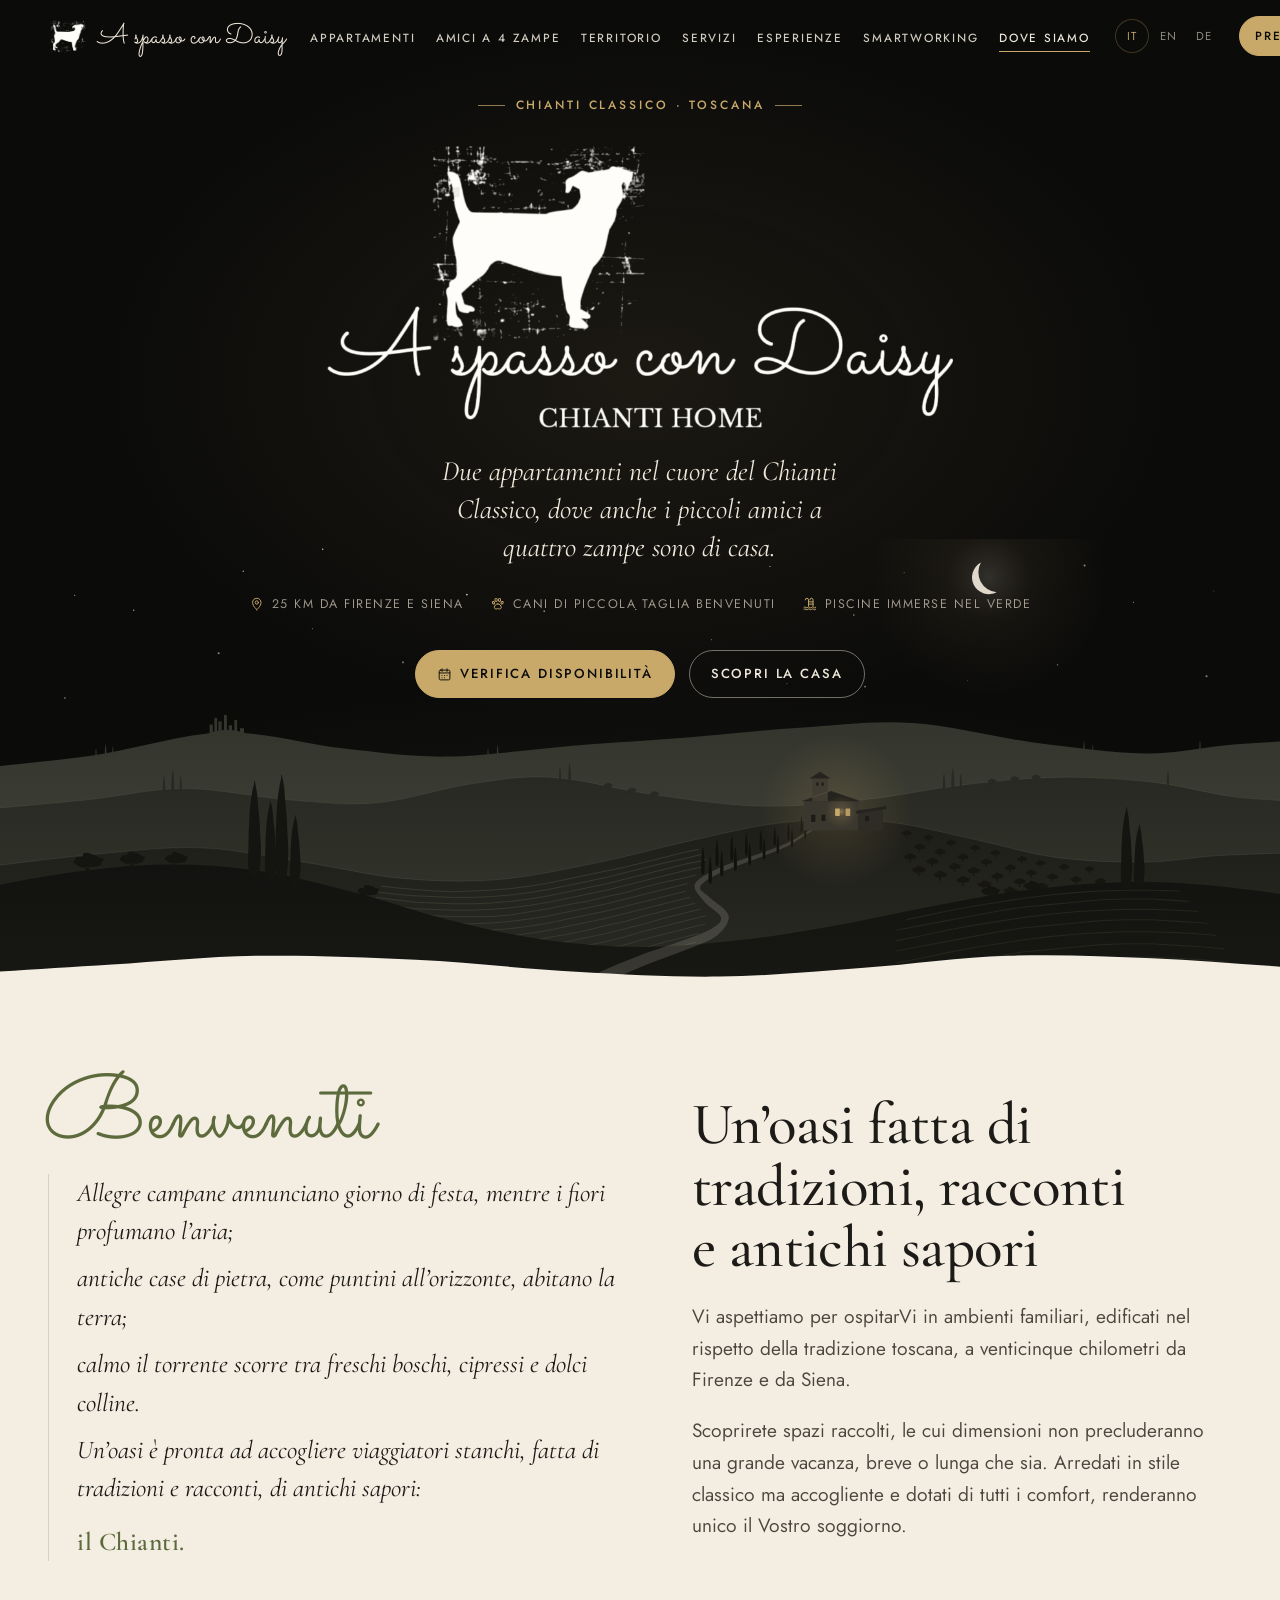
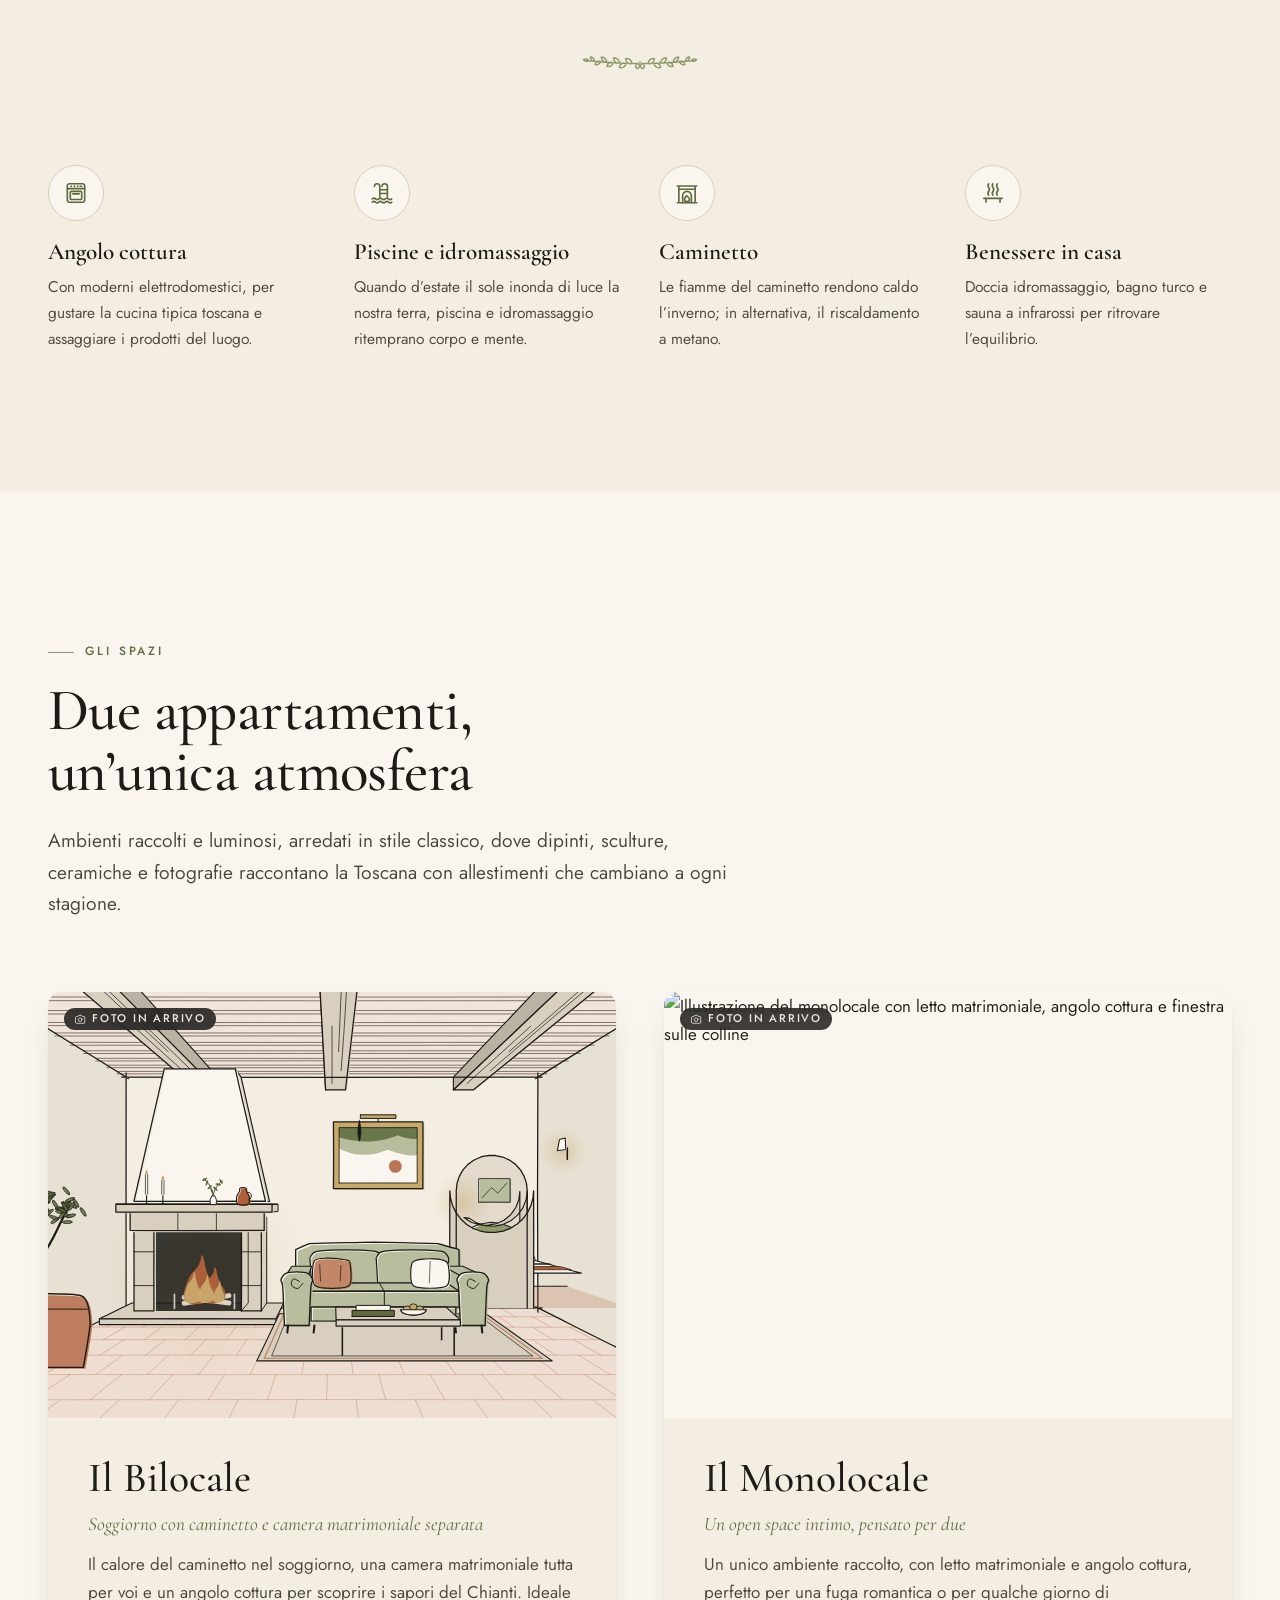
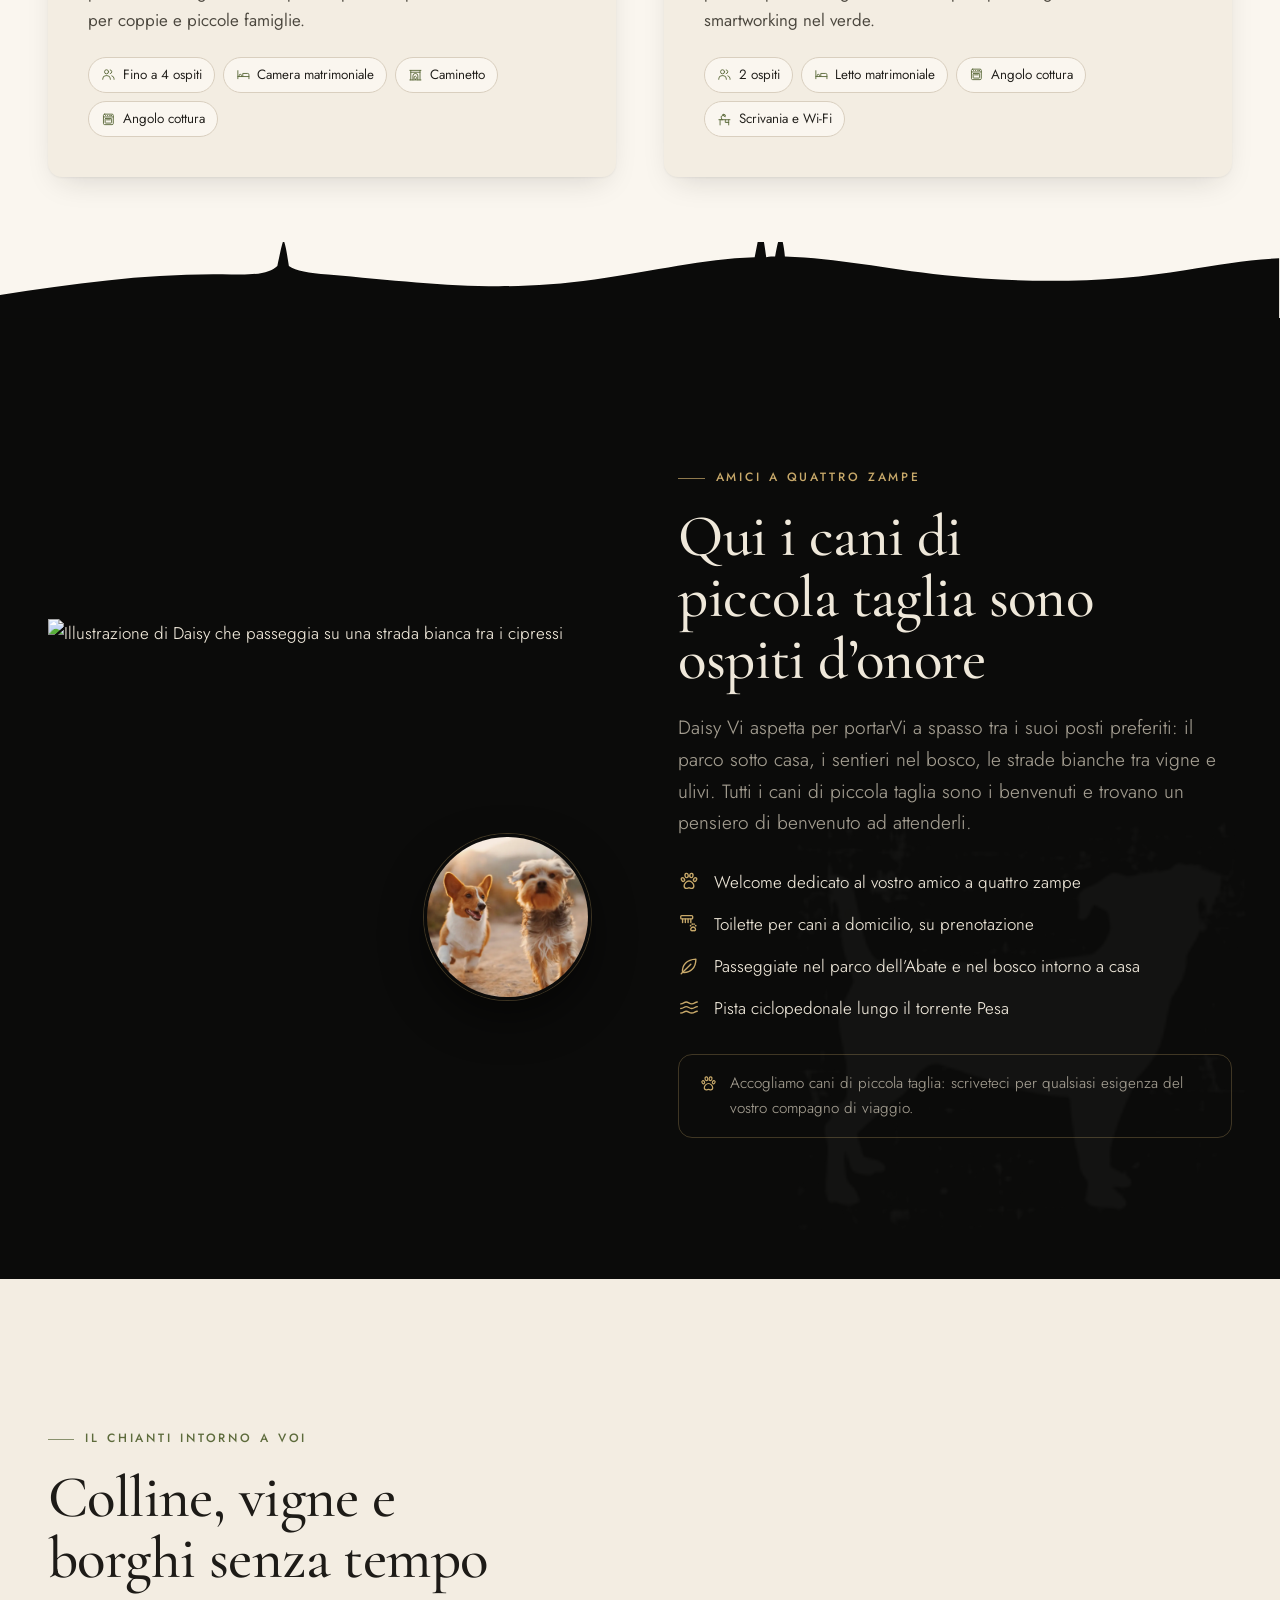
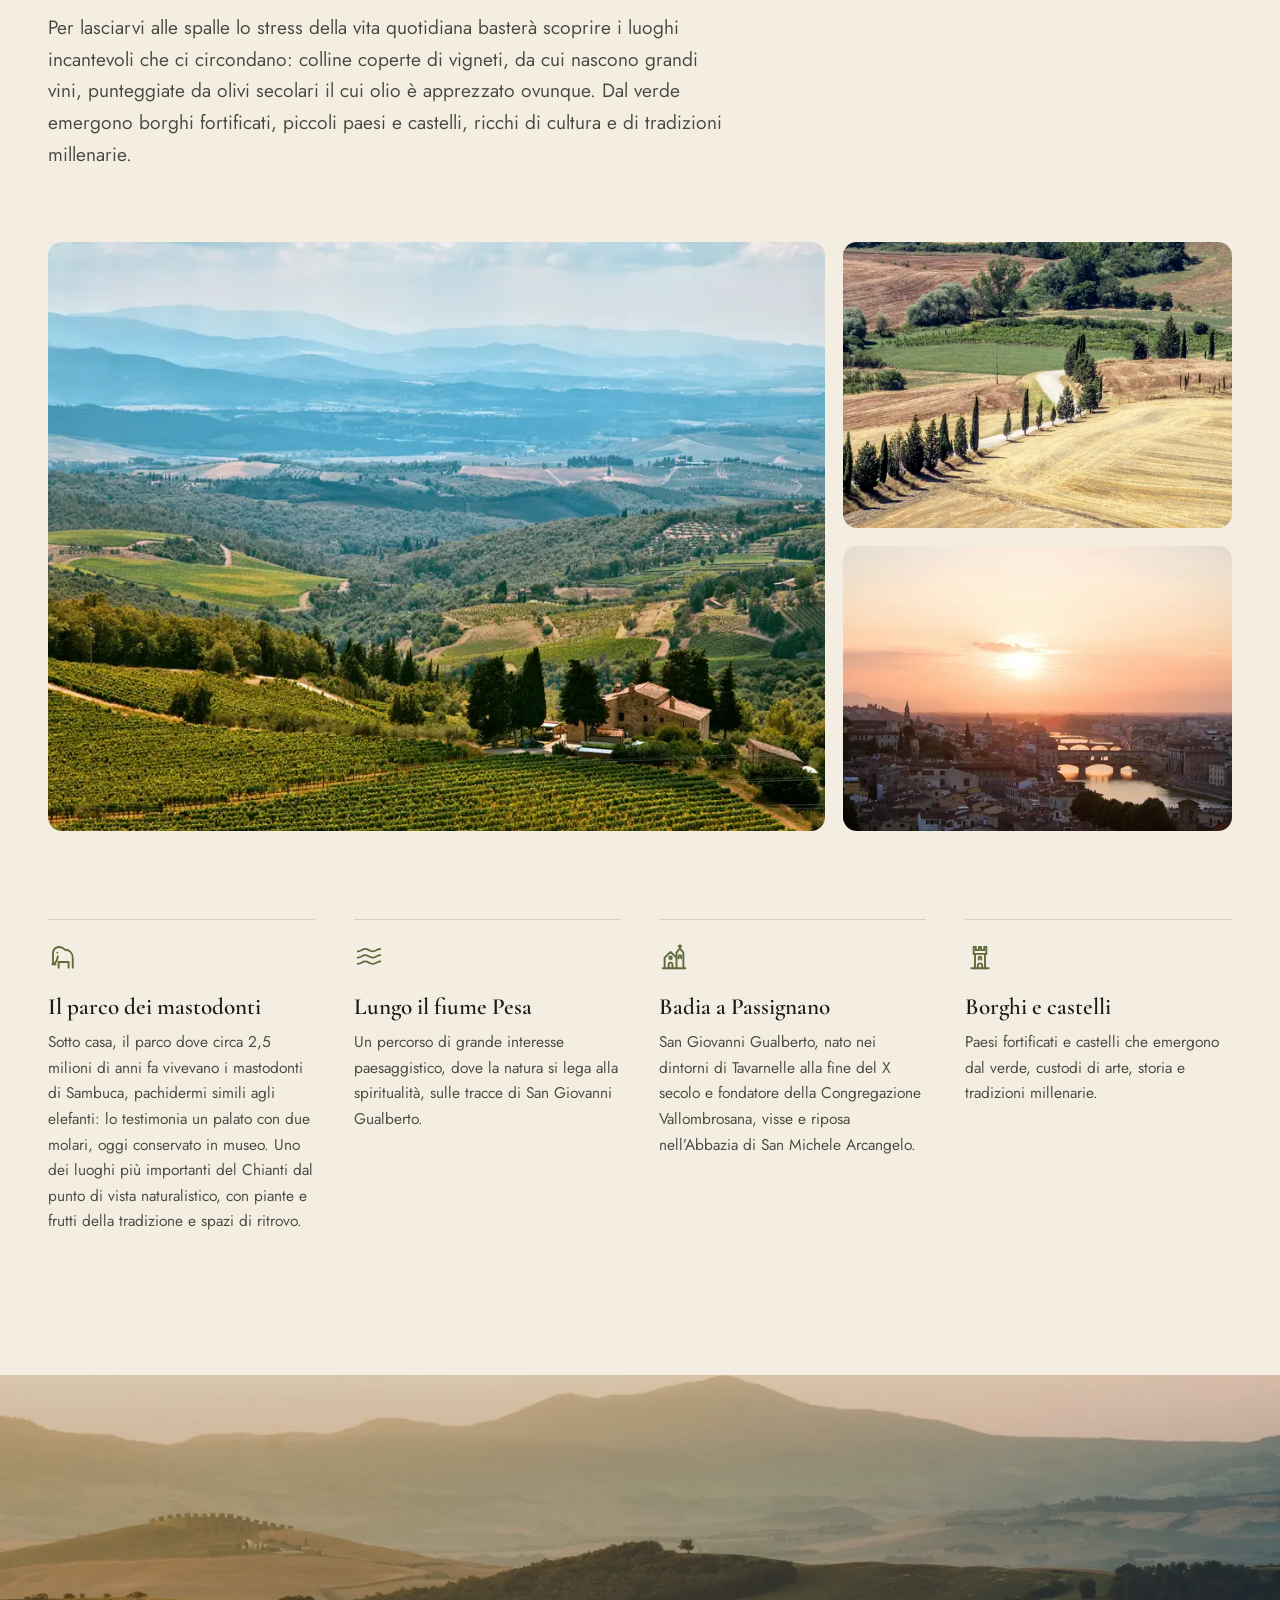
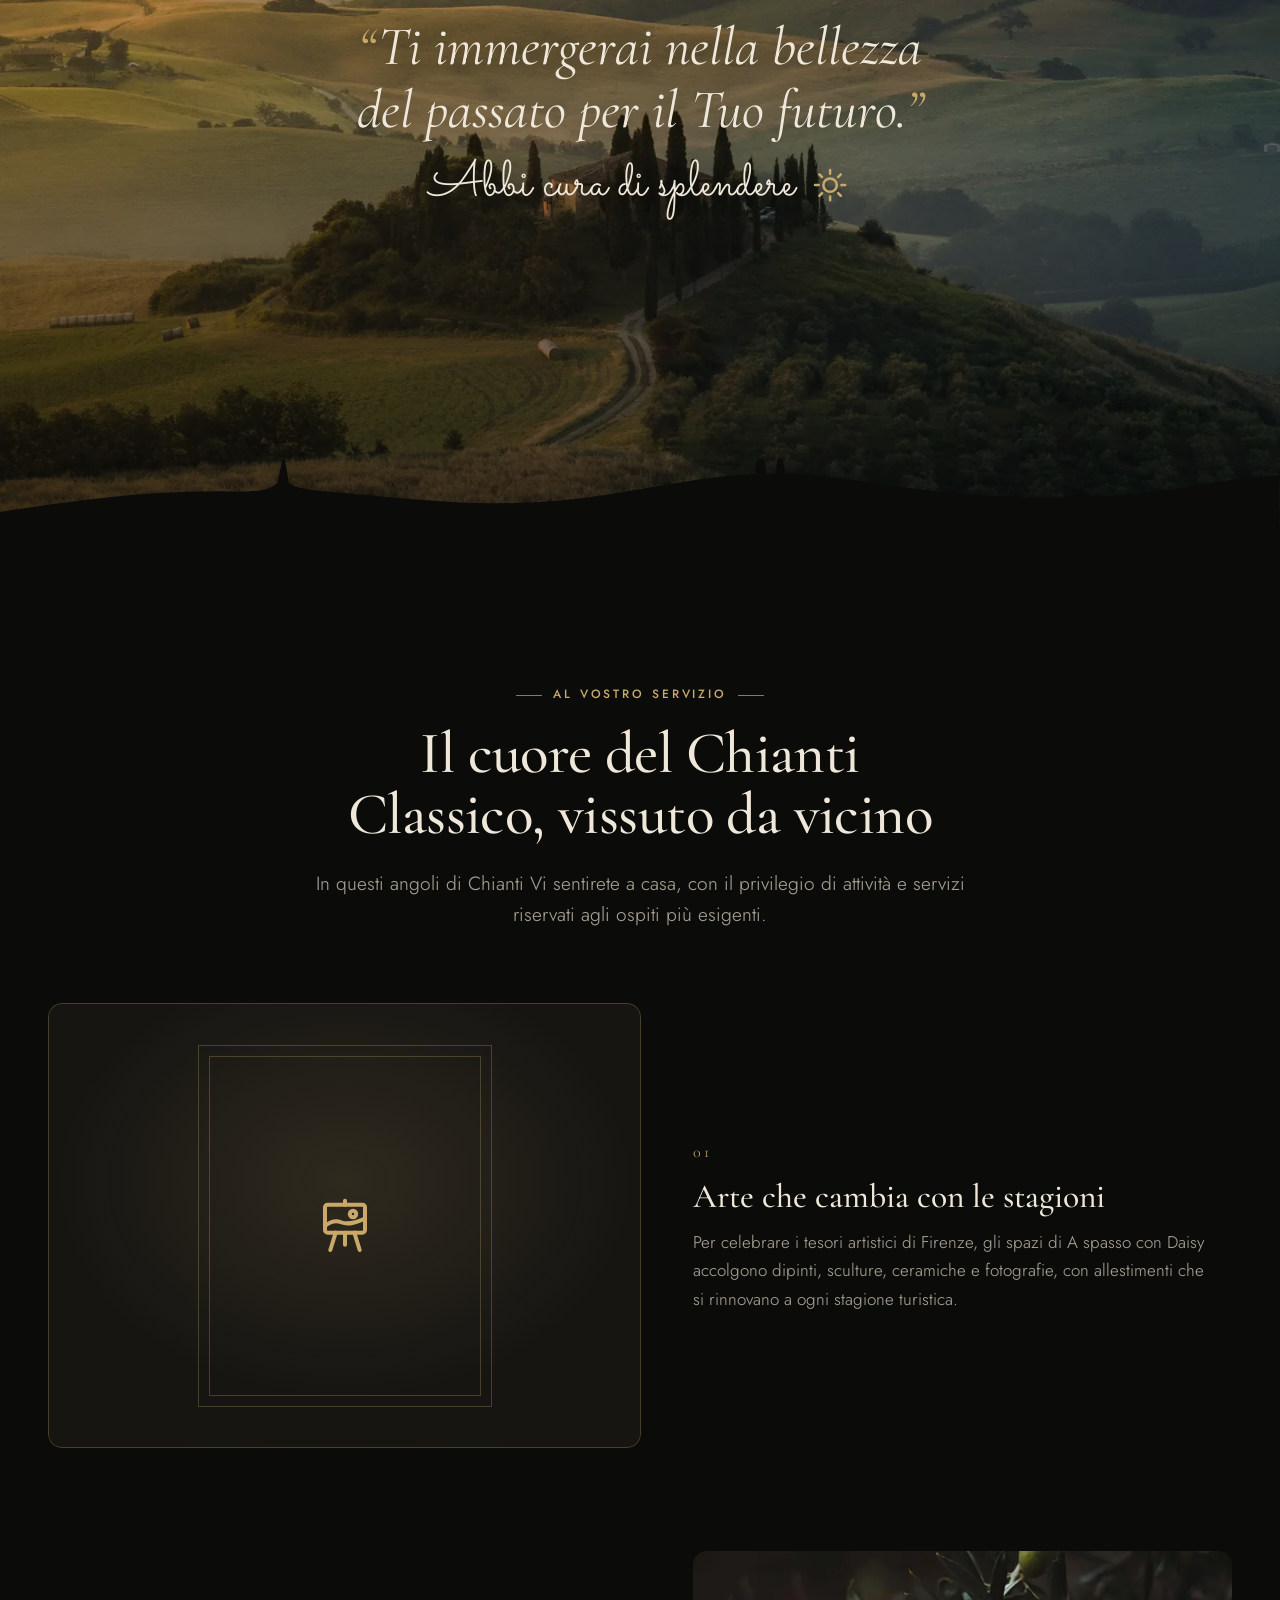
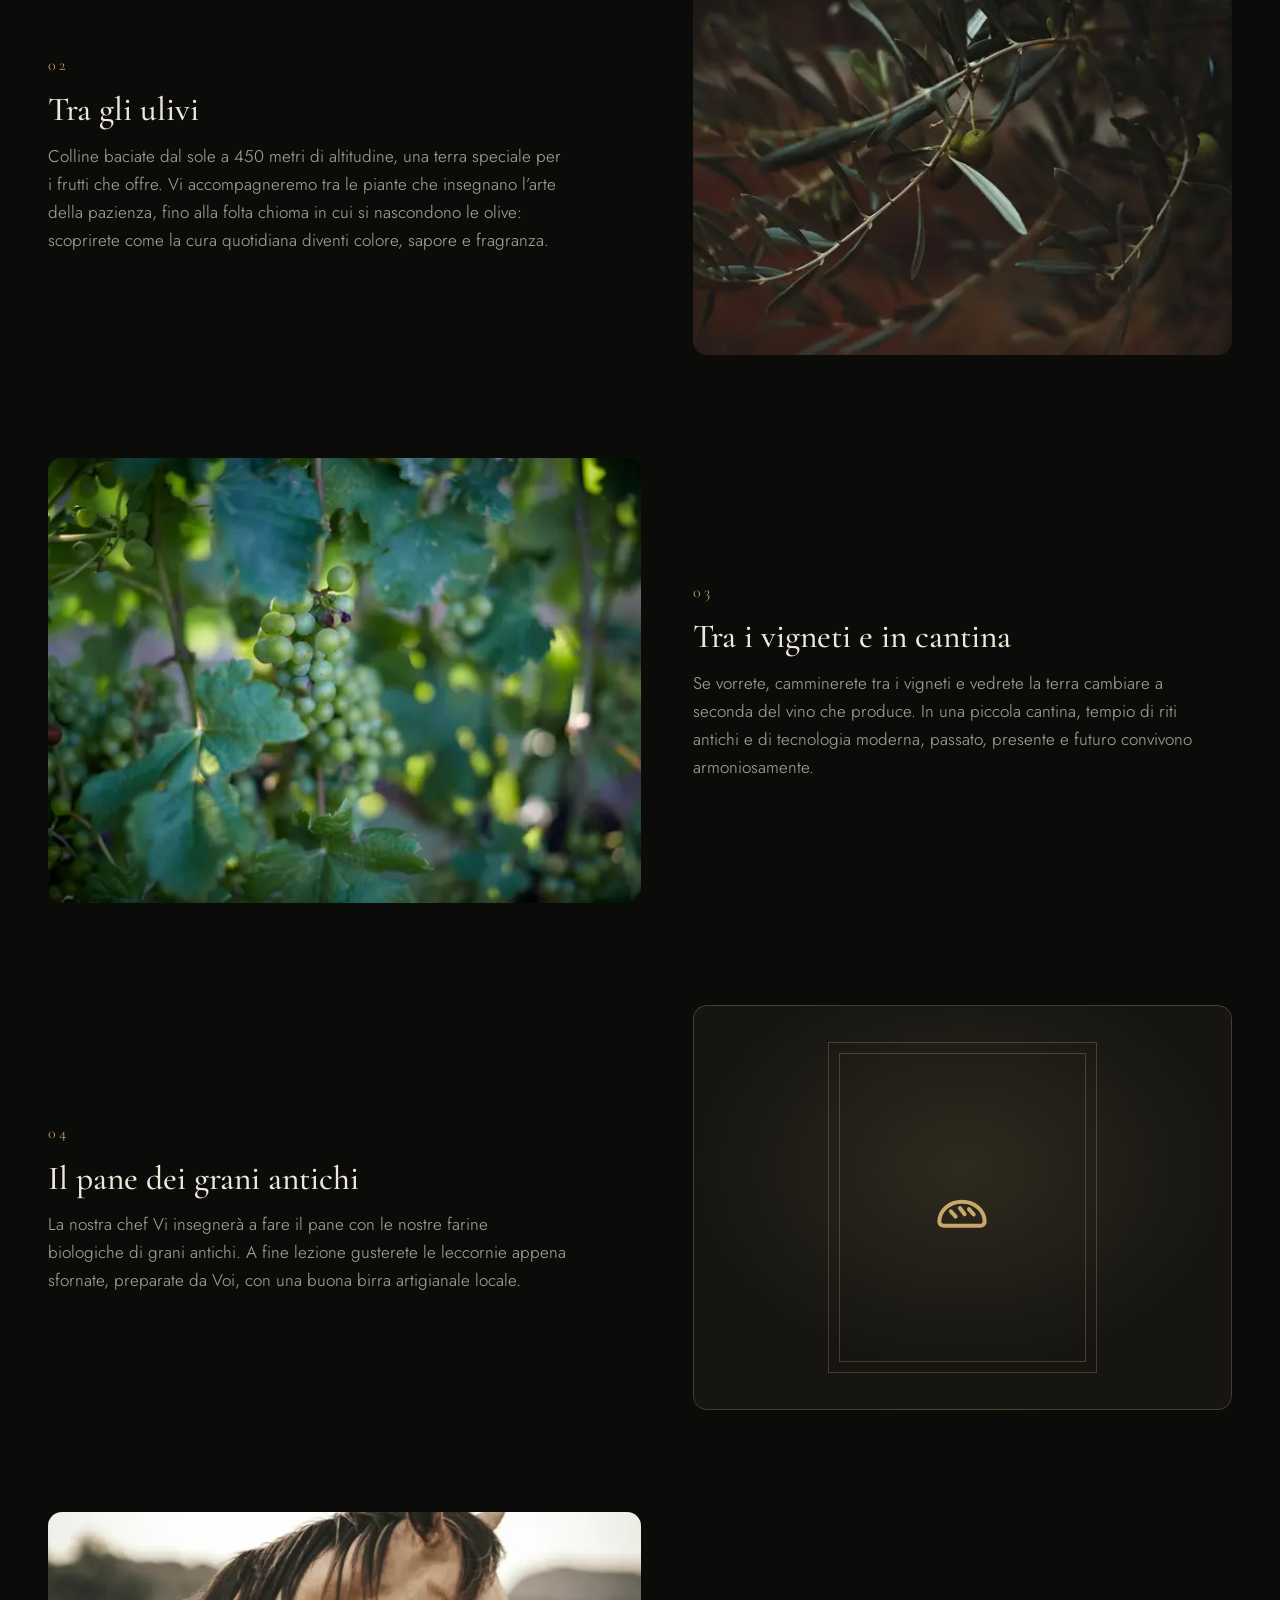
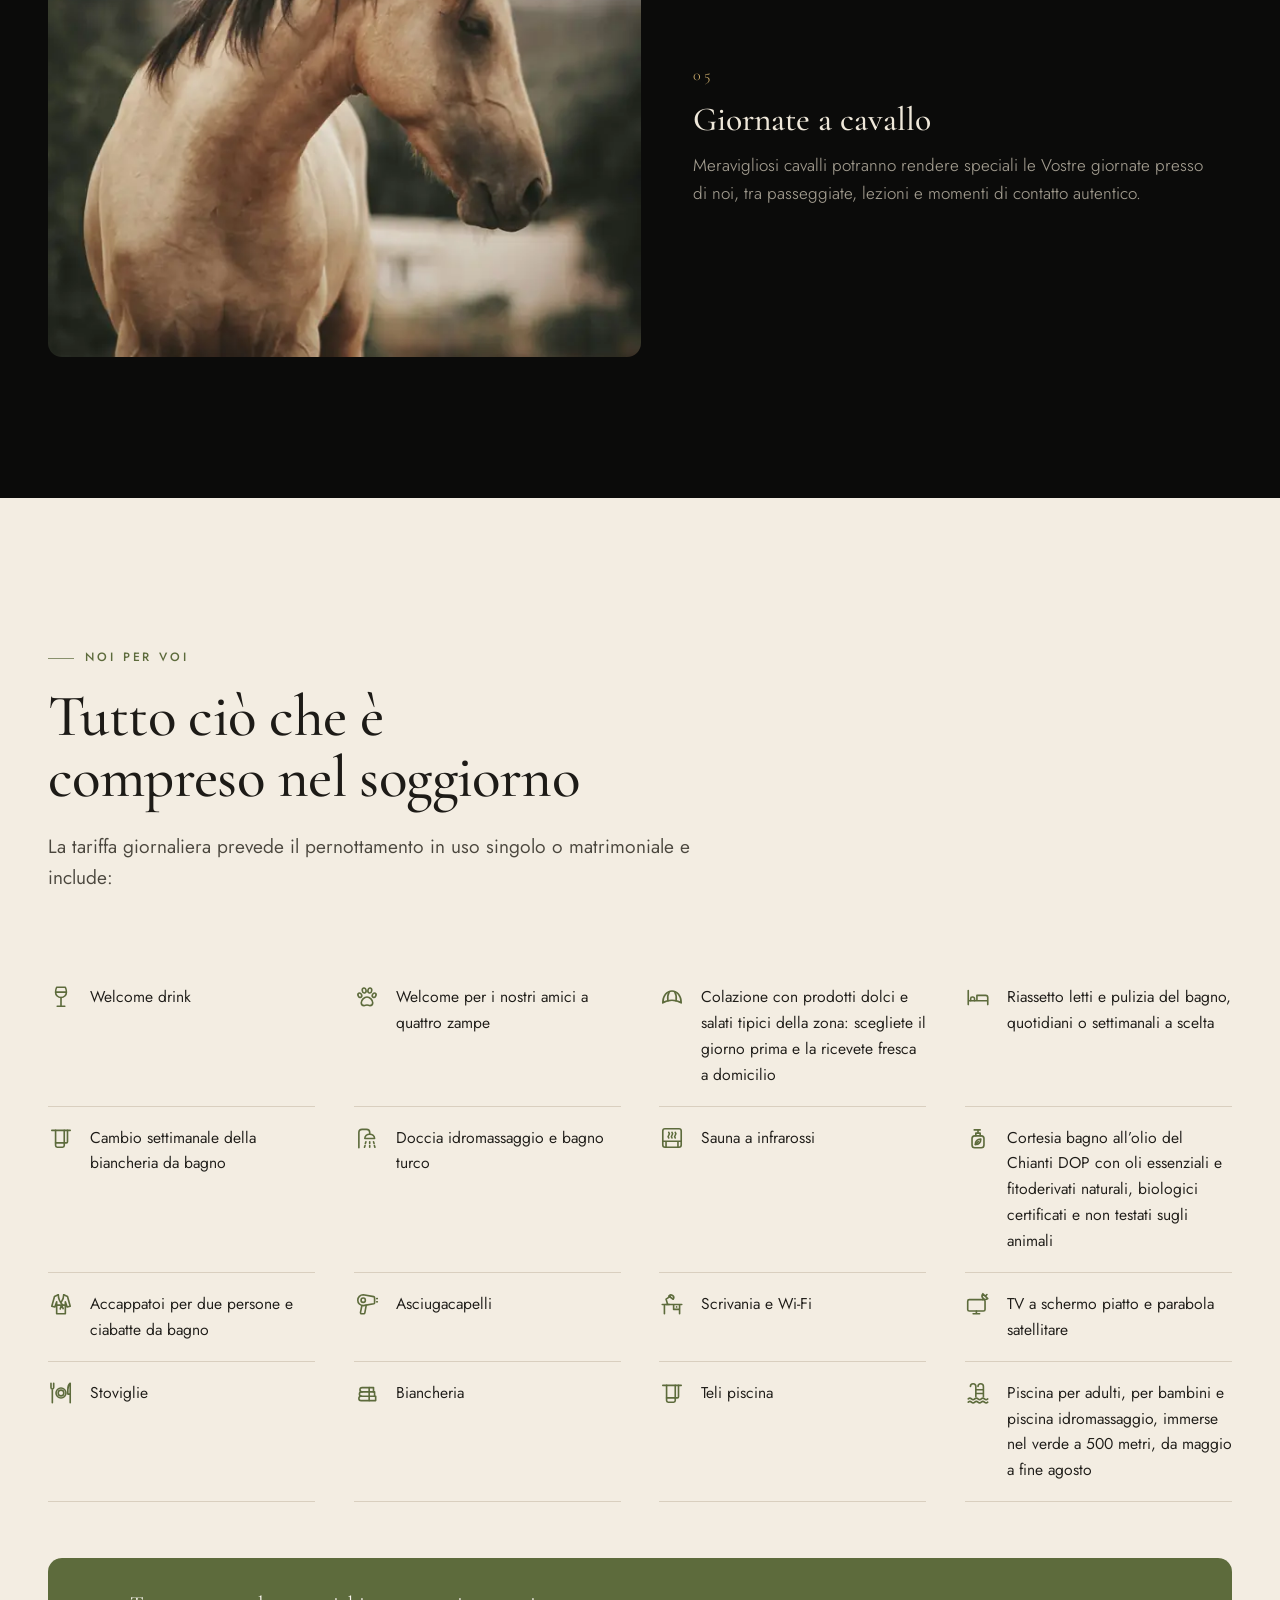
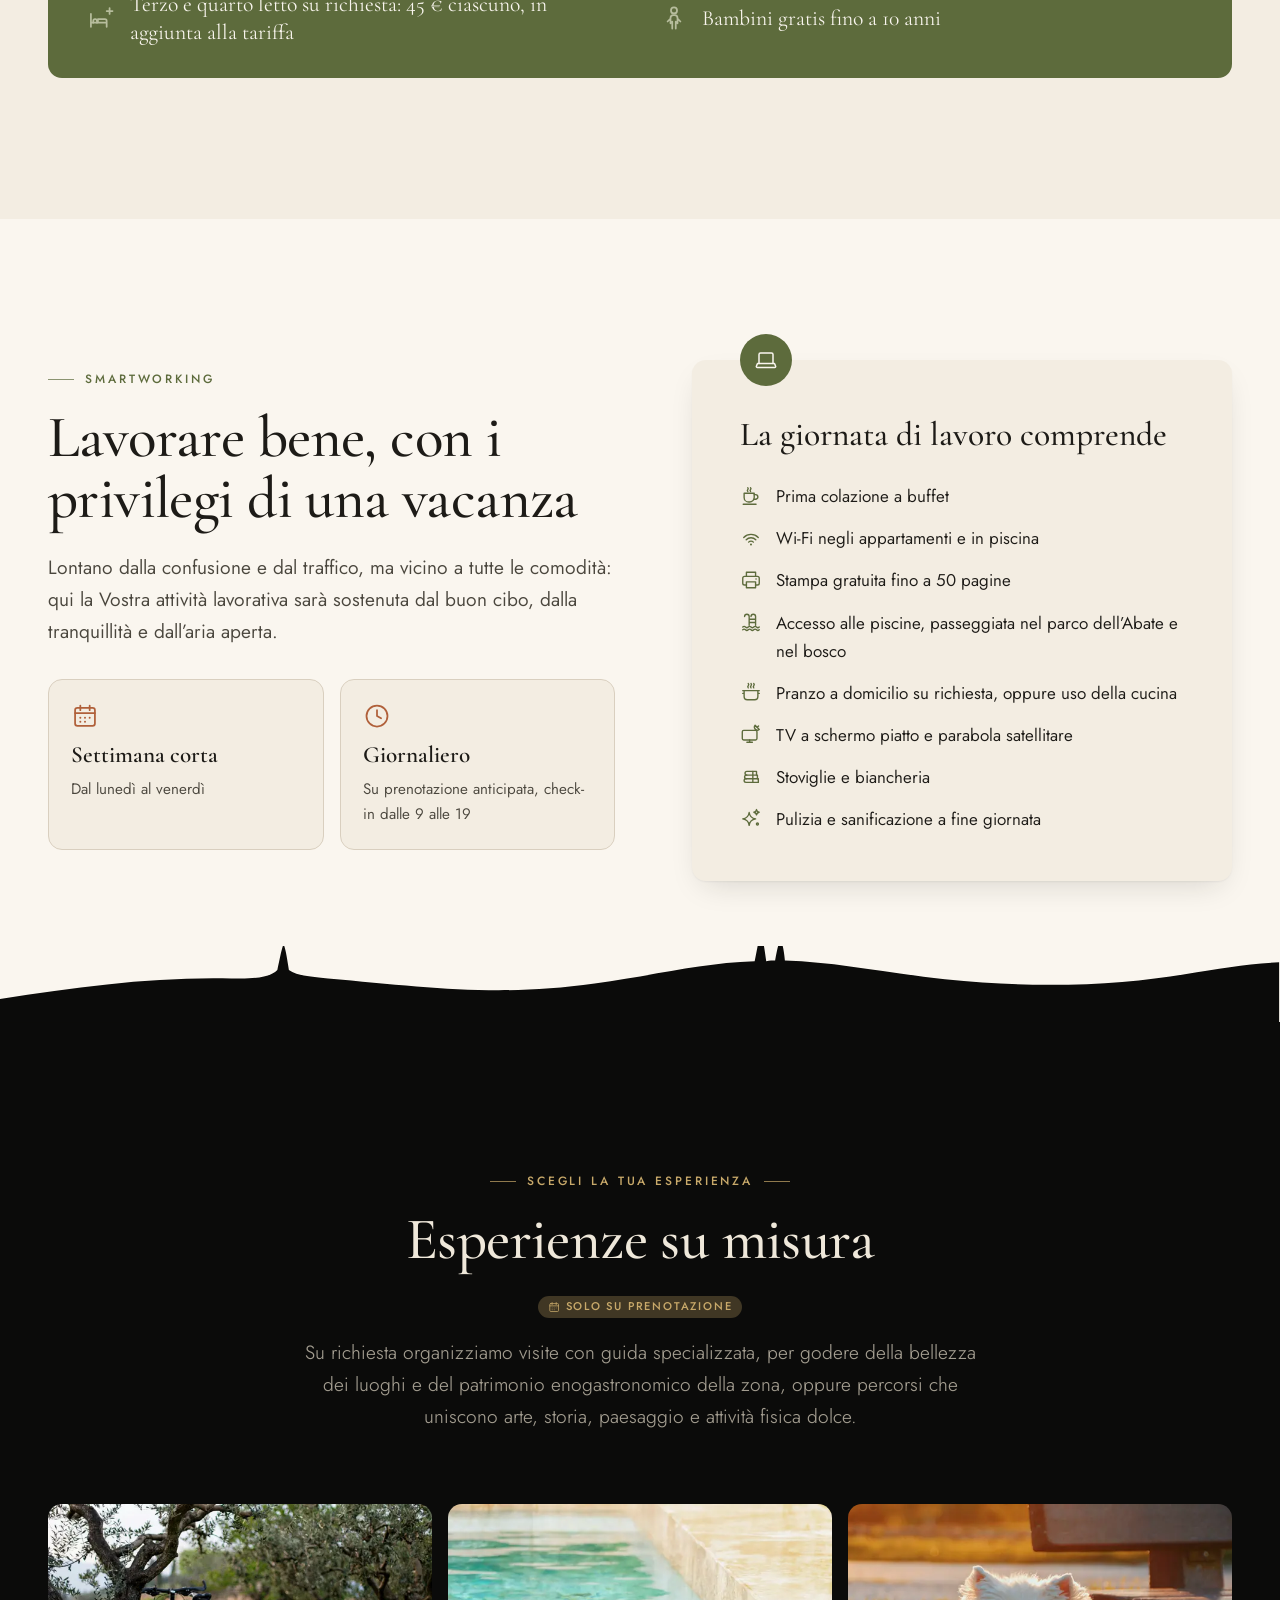
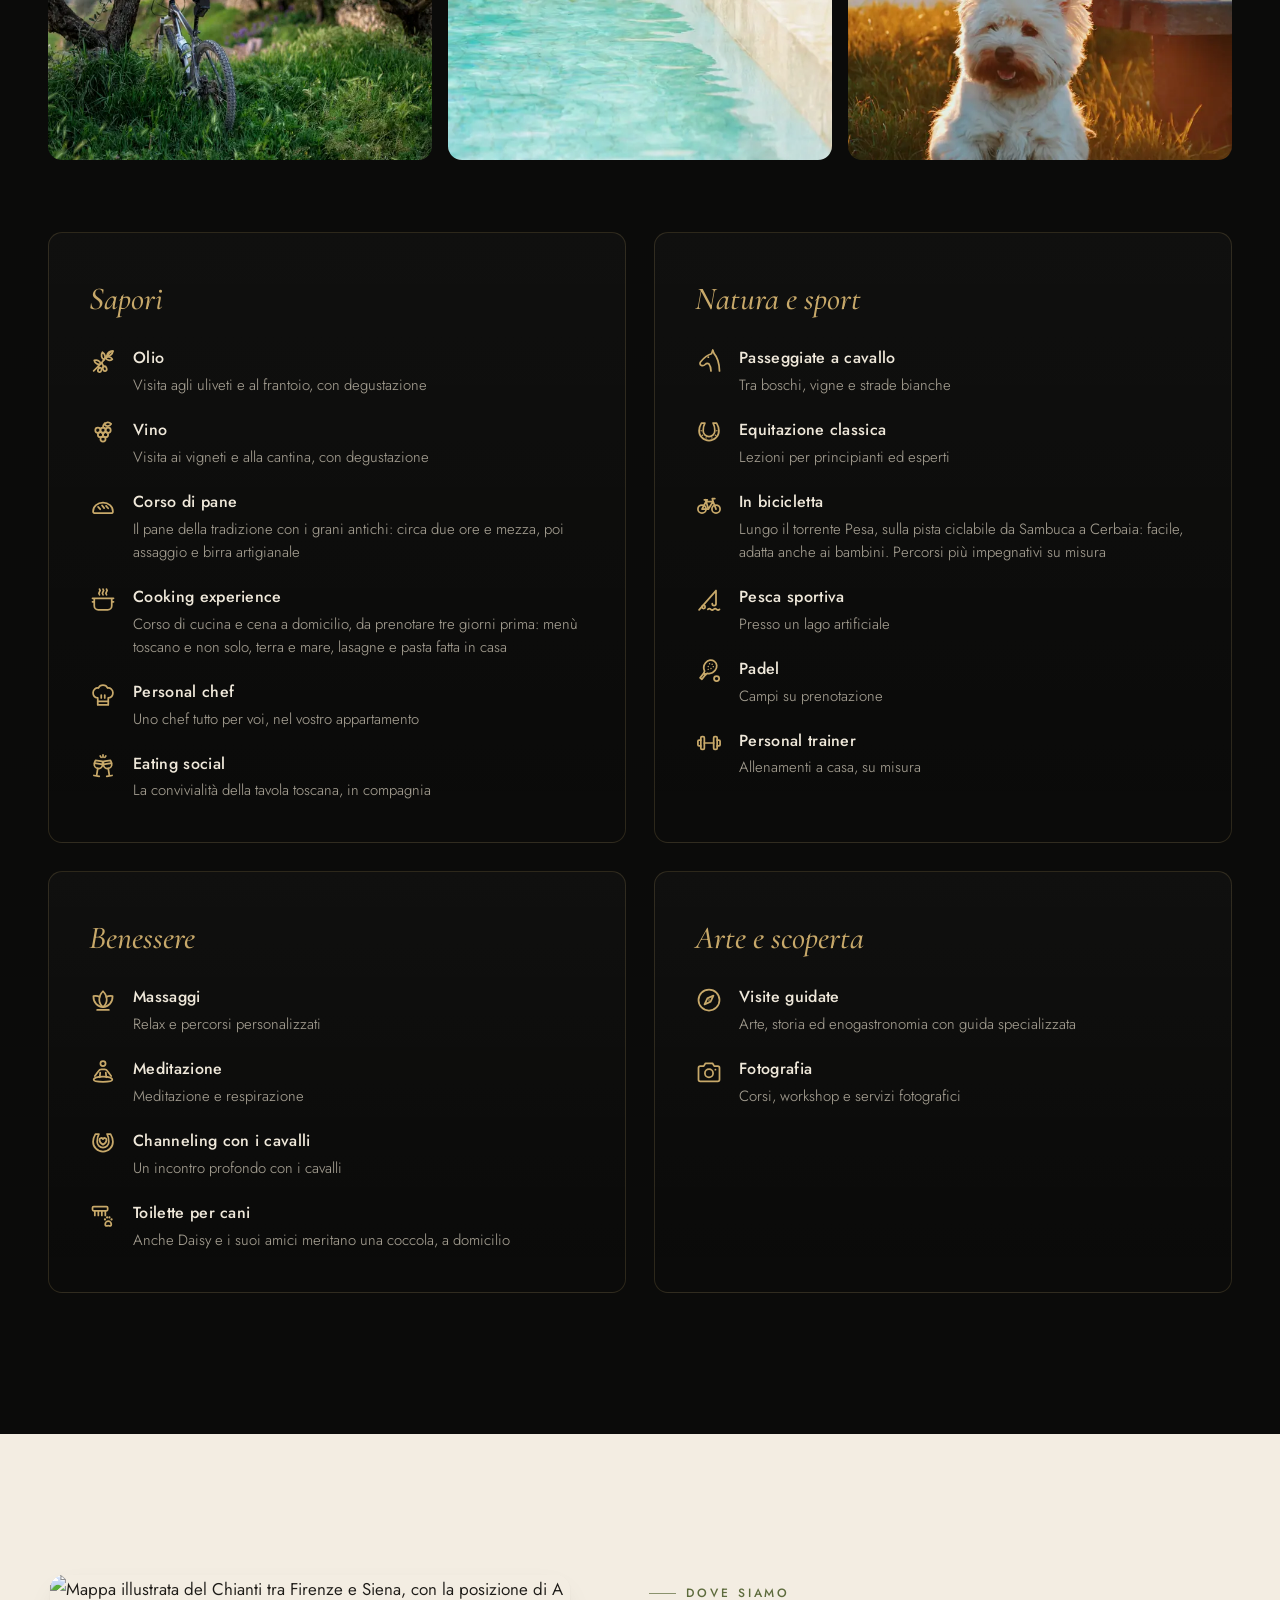
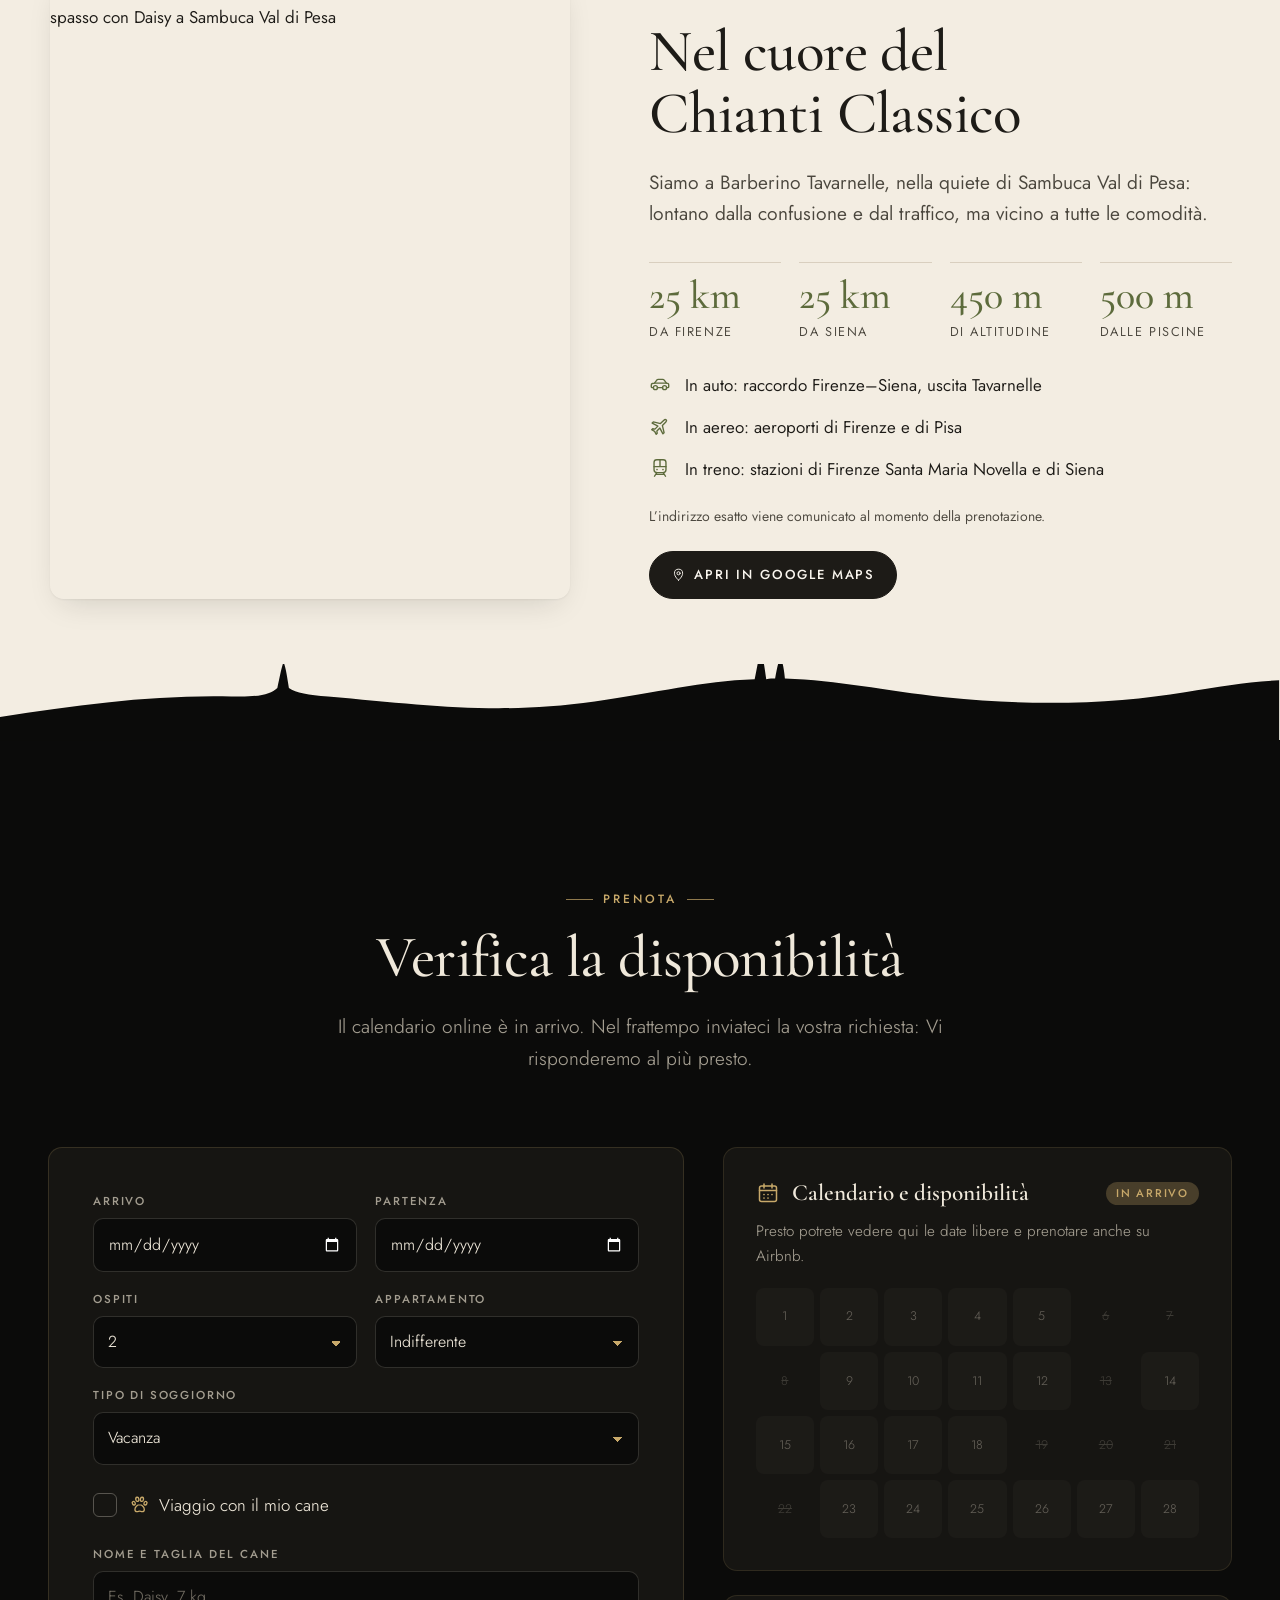
==== commit 6d2c3e26: "Foto del territorio (Unsplash, WebP responsive) e fascia fotografica con citazione Co-Authored-By: C" ====
--- a/index.html
+++ b/index.html
@@ -48,7 +48,7 @@
 </script>
 </head>
 <body>
-<svg xmlns="http://www.w3.org/2000/svg" class="sprite" aria-hidden="true" focusable="false"></svg>
+<svg xmlns="http://www.w3.org/2000/svg" class="sprite" aria-hidden="true" focusable="false"><symbol id="i-arrow-down" viewBox="0 0 24 24"><g fill="none" stroke="currentColor" stroke-width="1.5" stroke-linecap="round" stroke-linejoin="round"><path d="M12 3.5v17M6.5 15l5.5 5.5 5.5-5.5"/></g></symbol><symbol id="i-art" viewBox="0 0 24 24"><g fill="none" stroke="currentColor" stroke-width="1.5" stroke-linecap="round" stroke-linejoin="round"><rect x="4.5" y="4" width="15" height="10.5" rx="1"/><path d="M12 2.5V4M8.5 14.5 6.5 21M15.5 14.5l2 6.5M12 14.5V19"/><path d="M4.5 12c2-1.6 4-2.2 6-1.4s4.2.8 9-1.4"/><circle cx="15" cy="7.5" r="1.2"/></g></symbol><symbol id="i-bed" viewBox="0 0 24 24"><g fill="none" stroke="currentColor" stroke-width="1.5" stroke-linecap="round" stroke-linejoin="round"><path d="M3 6v13M3 15.5h18M21 19v-6.5a2 2 0 0 0-2-2h-8v5"/><path d="M5.2 15.5v-2a1.5 1.5 0 0 1 1.5-1.5h.6a1.5 1.5 0 0 1 1.5 1.5v2"/></g></symbol><symbol id="i-bike" viewBox="0 0 24 24"><g fill="none" stroke="currentColor" stroke-width="1.5" stroke-linecap="round" stroke-linejoin="round"><circle cx="6" cy="15.5" r="3.5"/><circle cx="18" cy="15.5" r="3.5"/><path d="M6 15.5 9.5 9l2 6.5H6M9.5 9h6l2.5 6.5M15.5 9l-4 6.5M9.5 9 9 7.5M8 7.5h2.5M15.5 9l-.7-2.5h2.2"/></g></symbol><symbol id="i-bones" viewBox="0 0 24 24"><g fill="none" stroke="currentColor" stroke-width="1.5" stroke-linecap="round" stroke-linejoin="round"><path d="M19.8 20.5v-8c0-3.5-2.5-6.2-6.5-6.5-1.3-1.5-3-2.2-4.8-2-2.8.3-4.5 2.6-4.5 5.5v6.2c0 1.4.9 2.3 2 2.3"/><path d="M7.8 11.5c-.3 3.2-1.8 5.6-4.3 6.3"/><path d="M8.5 20.5V16M16.5 20.5V16M8.5 16h8"/><circle cx="7.5" cy="8.5" r=".75" fill="currentColor" stroke="none"/></g></symbol><symbol id="i-bread" viewBox="0 0 24 24"><g fill="none" stroke="currentColor" stroke-width="1.5" stroke-linecap="round" stroke-linejoin="round"><path d="M3.5 17.5c0-4.2 3.8-7.5 8.5-7.5s8.5 3.3 8.5 7.5c0 1-.8 1.5-1.7 1.5H5.2c-.9 0-1.7-.5-1.7-1.5z"/><path d="M7.8 13.6l1.8 2M11.2 12.4l1.8 2.3M14.6 12.8l1.8 2"/></g></symbol><symbol id="i-breakfast" viewBox="0 0 24 24"><g fill="none" stroke="currentColor" stroke-width="1.5" stroke-linecap="round" stroke-linejoin="round"><path d="M3.5 17.5C3.5 11 7.2 6.5 12 6.5s8.5 4.5 8.5 11c-2.2-1.6-5.2-2.5-8.5-2.5s-6.3.9-8.5 2.5z"/><path d="M8.2 15.6c-.5-3.2 0-6.2 1.3-8.4M15.8 15.6c.5-3.2 0-6.2-1.3-8.4"/></g></symbol><symbol id="i-calendar" viewBox="0 0 24 24"><g fill="none" stroke="currentColor" stroke-width="1.5" stroke-linecap="round" stroke-linejoin="round"><rect x="3.5" y="5" width="17" height="15.5" rx="2"/><path d="M3.5 9.5h17M8 3v4M16 3v4"/><circle cx="8" cy="13.5" r=".85" fill="currentColor" stroke="none"/><circle cx="12" cy="13.5" r=".85" fill="currentColor" stroke="none"/><circle cx="16" cy="13.5" r=".85" fill="currentColor" stroke="none"/><circle cx="8" cy="17" r=".85" fill="currentColor" stroke="none"/><circle cx="12" cy="17" r=".85" fill="currentColor" stroke="none"/></g></symbol><symbol id="i-camera" viewBox="0 0 24 24"><g fill="none" stroke="currentColor" stroke-width="1.5" stroke-linecap="round" stroke-linejoin="round"><path d="M3 8.5A1.5 1.5 0 0 1 4.5 7h3L9 4.5h6L16.5 7h3A1.5 1.5 0 0 1 21 8.5v10a1.5 1.5 0 0 1-1.5 1.5h-15A1.5 1.5 0 0 1 3 18.5z"/><circle cx="12" cy="13" r="3.5"/><circle cx="17.5" cy="10" r=".8" fill="currentColor" stroke="none"/></g></symbol><symbol id="i-car" viewBox="0 0 24 24"><g fill="none" stroke="currentColor" stroke-width="1.5" stroke-linecap="round" stroke-linejoin="round"><path d="M4.8 16H3.5a1 1 0 0 1-1-1v-2a1.5 1.5 0 0 1 1.2-1.5l2.3-.5 2.5-3.3A2 2 0 0 1 10.1 7H15a2 2 0 0 1 1.6.8L19 11l1.5.4a1.5 1.5 0 0 1 1 1.4V15a1 1 0 0 1-1 1h-1.3M9.2 16h5.6"/><circle cx="7" cy="16" r="2.2"/><circle cx="17" cy="16" r="2.2"/><path d="M6 11h13"/></g></symbol><symbol id="i-castle" viewBox="0 0 24 24"><g fill="none" stroke="currentColor" stroke-width="1.5" stroke-linecap="round" stroke-linejoin="round"><path d="M5 21h14"/><path d="M8 21V9.5M16 21V9.5M6.9 9.5h10.2V4H15.35v2.5h-2.5V4h-1.7v2.5h-2.5V4H6.9z"/><path d="M11 14v-1.2a1 1 0 0 1 2 0V14"/><path d="M10.25 21v-2.2a1.75 1.75 0 0 1 3.5 0V21"/></g></symbol><symbol id="i-check" viewBox="0 0 24 24"><g fill="none" stroke="currentColor" stroke-width="1.5" stroke-linecap="round" stroke-linejoin="round"><path d="M5 12.5l4.5 4.5L19 7.5"/></g></symbol><symbol id="i-chef" viewBox="0 0 24 24"><g fill="none" stroke="currentColor" stroke-width="1.5" stroke-linecap="round" stroke-linejoin="round"><path d="M7.5 14.5C5 14.2 3.5 12.3 3.5 10a4 4 0 0 1 4.6-4C8.8 4.3 10.3 3.5 12 3.5s3.2.8 3.9 2.5a4 4 0 0 1 4.6 4c0 2.3-1.5 4.2-4 4.5v6h-9z"/><path d="M7.5 17.5h9M10.5 14.5V12M13.5 14.5V12"/></g></symbol><symbol id="i-child" viewBox="0 0 24 24"><g fill="none" stroke="currentColor" stroke-width="1.5" stroke-linecap="round" stroke-linejoin="round"><circle cx="12" cy="5.5" r="2.6"/><path d="M9 16.5V12a2.5 2.5 0 0 1 2.5-2.5h1A2.5 2.5 0 0 1 15 12v4.5M10.5 15v6M13.5 15v6M9 12.5l-2.5 2.5M15 12.5l2.5 2.5"/></g></symbol><symbol id="i-church" viewBox="0 0 24 24"><g fill="none" stroke="currentColor" stroke-width="1.5" stroke-linecap="round" stroke-linejoin="round"><path d="M3 21h18"/><path d="M14 21V8.5l2.75-3.5 2.75 3.5V21M16.75 5V2.5M15.75 3.4h2"/><path d="M15.75 13v-1.5a1 1 0 0 1 2 0V13"/><path d="M4.5 21v-8.5L9.25 8 14 12.5"/><path d="M7.75 21v-3a1.5 1.5 0 0 1 3 0v3"/><circle cx="9.25" cy="12.6" r="1"/></g></symbol><symbol id="i-clock" viewBox="0 0 24 24"><g fill="none" stroke="currentColor" stroke-width="1.5" stroke-linecap="round" stroke-linejoin="round"><circle cx="12" cy="12" r="9"/><path d="M12 7v5l3.5 2"/></g></symbol><symbol id="i-coffee" viewBox="0 0 24 24"><g fill="none" stroke="currentColor" stroke-width="1.5" stroke-linecap="round" stroke-linejoin="round"><path d="M4.5 9h11v4.5a5 5 0 0 1-5 5h-1a5 5 0 0 1-5-5z"/><path d="M15.5 10.5h1.5a2.5 2.5 0 0 1 0 5h-1.8"/><path d="M3.5 21h14"/><path d="M8.5 7q-1-1 0-2t0-2M11.5 7q-1-1 0-2t0-2"/></g></symbol><symbol id="i-desk" viewBox="0 0 24 24"><g fill="none" stroke="currentColor" stroke-width="1.5" stroke-linecap="round" stroke-linejoin="round"><path d="M3 12.5h18M5 12.5V21M19 12.5V21M13.5 12.5V17H19"/><circle cx="16.25" cy="14.75" r=".8" fill="currentColor" stroke="none"/><path d="M6.5 12.5h3M8 12.5 6.5 7.5 10.5 5"/><path transform="rotate(35 11.5 5.5)" d="M9 6.3a2.5 2.5 0 0 1 5 0z"/></g></symbol><symbol id="i-dishes" viewBox="0 0 24 24"><g fill="none" stroke="currentColor" stroke-width="1.5" stroke-linecap="round" stroke-linejoin="round"><circle cx="12" cy="12" r="4.6"/><circle cx="12" cy="12" r="2.6"/><path d="M2.75 3v4a1.25 1.25 0 0 0 2.5 0V3M4 8.25V21"/><path d="M20.5 21V3c-1.4 1.1-2.2 3.2-2.2 6V13h2.2"/></g></symbol><symbol id="i-dog-grooming" viewBox="0 0 24 24"><g fill="none" stroke="currentColor" stroke-width="1.5" stroke-linecap="round" stroke-linejoin="round"><rect x="3" y="4" width="13" height="3.5" rx="1"/><path d="M5 7.5v4M8 7.5v4M11 7.5v4M14 7.5v4"/><path d="M16.5 16.4c-1.3 0-2.6 1.3-2.6 2.6 0 .9.6 1.5 1.4 1.5.5 0 .8-.3 1.2-.3s.7.3 1.2.3c.8 0 1.4-.6 1.4-1.5 0-1.3-1.3-2.6-2.6-2.6z"/><circle cx="13.7" cy="14.9" r=".95" fill="currentColor" stroke="none"/><circle cx="15.5" cy="13.2" r=".95" fill="currentColor" stroke="none"/><circle cx="17.5" cy="13.2" r=".95" fill="currentColor" stroke="none"/><circle cx="19.3" cy="14.9" r=".95" fill="currentColor" stroke="none"/></g></symbol><symbol id="i-extra-bed" viewBox="0 0 24 24"><g fill="none" stroke="currentColor" stroke-width="1.5" stroke-linecap="round" stroke-linejoin="round"><path d="M2.5 8.5v11M2.5 16h13.5M16 19.5v-5A1.5 1.5 0 0 0 14.5 13H8.5v3"/><path d="M4.5 16v-1.5a1.5 1.5 0 0 1 1.5-1.5h.2a1.5 1.5 0 0 1 1.5 1.5V16"/><path d="M18.5 3.5v5M16 6h5"/></g></symbol><symbol id="i-fireplace" viewBox="0 0 24 24"><g fill="none" stroke="currentColor" stroke-width="1.5" stroke-linecap="round" stroke-linejoin="round"><path d="M3 5.5h18M4.5 5.5V21M19.5 5.5V21M4.5 8.5h15M3 21h18"/><path d="M8 21v-6.5a4 4 0 0 1 8 0V21"/><path d="M12 20c-1.4 0-2.3-.9-2.3-2.1 0-1.4 1.2-2.2 1.8-3.4 1 .7 2.8 2 2.8 3.5 0 1.2-.9 2-2.3 2z"/></g></symbol><symbol id="i-fishing" viewBox="0 0 24 24"><g fill="none" stroke="currentColor" stroke-width="1.5" stroke-linecap="round" stroke-linejoin="round"><path d="M3.5 20.5 18 4M18 4v9.2M18 13.2v2a1.6 1.6 0 0 1-3.2 0"/><circle cx="7.4" cy="18" r="1.3"/><path d="M11 20q1.25-1.2 2.5 0t2.5 0 2.5 0 2.5 0"/></g></symbol><symbol id="i-glass" viewBox="0 0 24 24"><g fill="none" stroke="currentColor" stroke-width="1.5" stroke-linecap="round" stroke-linejoin="round"><path d="M8 3h8c.7 1.4 1 3 1 4.5a5 5 0 0 1-10 0C7 6 7.3 4.4 8 3z"/><path d="M7.4 7.5h9.2"/><path d="M12 12.5v8M8.5 20.5h7"/></g></symbol><symbol id="i-grapes" viewBox="0 0 24 24"><g fill="none" stroke="currentColor" stroke-width="1.5" stroke-linecap="round" stroke-linejoin="round"><circle cx="7.6" cy="9.6" r="2.2"/><circle cx="12" cy="9.6" r="2.2"/><circle cx="16.4" cy="9.6" r="2.2"/><circle cx="9.8" cy="13.41" r="2.2"/><circle cx="14.2" cy="13.41" r="2.2"/><circle cx="12" cy="17.22" r="2.2"/><path d="M12 7.4c0-1.6.4-2.9 1.5-3.9"/><path d="M13.3 4.6C14.87 6.63 17.44 6.45 19 4.2 17.14 2.19 14.58 2.37 13.3 4.6z"/></g></symbol><symbol id="i-guests" viewBox="0 0 24 24"><g fill="none" stroke="currentColor" stroke-width="1.5" stroke-linecap="round" stroke-linejoin="round"><circle cx="9" cy="7.8" r="3.3"/><path d="M2.8 20v-.6a5.4 5.4 0 0 1 5.4-5.4h1.6a5.4 5.4 0 0 1 5.4 5.4v.6"/><path d="M15 4.7a3.1 3.1 0 0 1 0 6.1M17.6 14.3a5 5 0 0 1 3.6 4.8v.9"/></g></symbol><symbol id="i-guide" viewBox="0 0 24 24"><g fill="none" stroke="currentColor" stroke-width="1.5" stroke-linecap="round" stroke-linejoin="round"><circle cx="12" cy="12" r="9"/><path d="M15.8 8.2l-2.4 5.2-5.2 2.4 2.4-5.2z"/><circle cx="12" cy="12" r=".7" fill="currentColor" stroke="none"/></g></symbol><symbol id="i-hairdryer" viewBox="0 0 24 24"><g fill="none" stroke="currentColor" stroke-width="1.5" stroke-linecap="round" stroke-linejoin="round"><path d="M8.5 3.5 18.2 5.2a1 1 0 0 1 .8 1v4.6a1 1 0 0 1-.8 1L8.5 13.5a5 5 0 0 1 0-10z"/><circle cx="8.5" cy="8.5" r="2"/><path d="M7.3 13.4 6 19.8a1 1 0 0 0 1 1.2h2a1 1 0 0 0 1-.8l1.3-7.1"/><path d="M21 7h.5M21 10h.5"/></g></symbol><symbol id="i-horse" viewBox="0 0 24 24"><g fill="none" stroke="currentColor" stroke-width="1.5" stroke-linecap="round" stroke-linejoin="round"><path d="M15.2 2.8l-1 3C11 6.7 7.3 9.6 4.7 12.9c-.7.9-.5 2.2.5 2.7 1.2.6 2.6.3 3.5-.6 1-1 2.3-1.2 3.3-.5 1.3 1.7 1.7 4 1.7 6"/><path d="M21 20.5c-.2-6.2-1.7-11.6-4.6-14.8l-1.2-2.9"/><circle cx="11.4" cy="8.7" r=".8" fill="currentColor" stroke="none"/></g></symbol><symbol id="i-horse-heart" viewBox="0 0 24 24"><g fill="none" stroke="currentColor" stroke-width="1.5" stroke-linecap="round" stroke-linejoin="round"><path d="M5.5 3.5h3c-1 1.7-1.5 4-1.5 6.5a5 5 0 0 0 10 0c0-2.5-.5-4.8-1.5-6.5h3c1.2 2 2 4.3 2 6.5a8.5 8.5 0 0 1-17 0c0-2.2.8-4.5 2-6.5z"/><path d="M12 12.6s-3-1.8-3-4a1.55 1.55 0 0 1 3-.7 1.55 1.55 0 0 1 3 .7c0 2.2-3 4-3 4z"/></g></symbol><symbol id="i-horseshoe" viewBox="0 0 24 24"><g fill="none" stroke="currentColor" stroke-width="1.5" stroke-linecap="round" stroke-linejoin="round"><path d="M5.5 3.5h3c-1 1.7-1.5 4-1.5 6.5a5 5 0 0 0 10 0c0-2.5-.5-4.8-1.5-6.5h3c1.2 2 2 4.3 2 6.5a8.5 8.5 0 0 1-17 0c0-2.2.8-4.5 2-6.5z"/><circle cx="5.25" cy="10" r=".65" fill="currentColor" stroke="none"/><circle cx="18.75" cy="10" r=".65" fill="currentColor" stroke="none"/><circle cx="6.47" cy="13.87" r=".65" fill="currentColor" stroke="none"/><circle cx="17.53" cy="13.87" r=".65" fill="currentColor" stroke="none"/><circle cx="9.47" cy="16.26" r=".65" fill="currentColor" stroke="none"/><circle cx="14.53" cy="16.26" r=".65" fill="currentColor" stroke="none"/></g></symbol><symbol id="i-info" viewBox="0 0 24 24"><g fill="none" stroke="currentColor" stroke-width="1.5" stroke-linecap="round" stroke-linejoin="round"><circle cx="12" cy="12" r="9"/><path d="M12 11v5.5"/><circle cx="12" cy="7.9" r="1" fill="currentColor" stroke="none"/></g></symbol><symbol id="i-kitchen" viewBox="0 0 24 24"><g fill="none" stroke="currentColor" stroke-width="1.5" stroke-linecap="round" stroke-linejoin="round"><rect x="4" y="3.5" width="16" height="17" rx="2"/><path d="M4 8h16"/><circle cx="7.5" cy="5.75" r=".85" fill="currentColor" stroke="none"/><circle cx="10.5" cy="5.75" r=".85" fill="currentColor" stroke="none"/><circle cx="13.5" cy="5.75" r=".85" fill="currentColor" stroke="none"/><path d="M15.8 5.75h1.4"/><rect x="6.75" y="10.5" width="10.5" height="7.5" rx="1"/><path d="M9 12.75h6"/></g></symbol><symbol id="i-laptop" viewBox="0 0 24 24"><g fill="none" stroke="currentColor" stroke-width="1.5" stroke-linecap="round" stroke-linejoin="round"><path d="M5 15.5v-9A1.5 1.5 0 0 1 6.5 5h11A1.5 1.5 0 0 1 19 6.5v9"/><path d="M3.5 15.5h17l1 2.4a1 1 0 0 1-.9 1.6H3.4a1 1 0 0 1-.9-1.6z"/></g></symbol><symbol id="i-leaf" viewBox="0 0 24 24"><g fill="none" stroke="currentColor" stroke-width="1.5" stroke-linecap="round" stroke-linejoin="round"><path d="M5 19C4.2 11.2 9.4 5 19.5 4.5 19.5 14 13.6 19.8 5 19z"/><path d="M3.5 20.5 14 10"/></g></symbol><symbol id="i-linen" viewBox="0 0 24 24"><g fill="none" stroke="currentColor" stroke-width="1.5" stroke-linecap="round" stroke-linejoin="round"><path d="M20 15v4H6.5a2 2 0 0 1 0-4H20z"/><path d="M19 15v-4H7a2 2 0 0 0 0 4"/><path d="M18 11V7H7.5a2 2 0 0 0 0 4"/><path d="M14 7v12"/></g></symbol><symbol id="i-mail" viewBox="0 0 24 24"><g fill="none" stroke="currentColor" stroke-width="1.5" stroke-linecap="round" stroke-linejoin="round"><rect x="3" y="5.5" width="18" height="13" rx="2"/><path d="M3.5 7l8.5 6 8.5-6"/></g></symbol><symbol id="i-massage" viewBox="0 0 24 24"><g fill="none" stroke="currentColor" stroke-width="1.5" stroke-linecap="round" stroke-linejoin="round"><path d="M12 4.5c-2.2 2.2-3.2 4.6-3.2 7.2 0 2.5 1.2 4.6 3.2 6.3 2-1.7 3.2-3.8 3.2-6.3 0-2.6-1-5-3.2-7.2z"/><path d="M9.2 9.3c-1.8-.8-3.6-1-5.4-.6-.1 5.3 3.5 9.3 8.2 9.3s8.3-4 8.2-9.3c-1.8-.4-3.6-.2-5.4.6"/><path d="M7 20.5h10"/></g></symbol><symbol id="i-meditation" viewBox="0 0 24 24"><g fill="none" stroke="currentColor" stroke-width="1.5" stroke-linecap="round" stroke-linejoin="round"><circle cx="12" cy="4.8" r="2.2"/><path d="M5 15.5l3.2-4.4A3 3 0 0 1 10.6 9.8h2.8a3 3 0 0 1 2.4 1.3l3.2 4.4"/><path d="M9.6 12.5l-.4 4M14.4 12.5l.4 4"/><path d="M4 18.5c0-1.4 3.6-2.5 8-2.5s8 1.1 8 2.5-3.6 2-8 2-8-.6-8-2z"/></g></symbol><symbol id="i-olive" viewBox="0 0 24 24"><g fill="none" stroke="currentColor" stroke-width="1.5" stroke-linecap="round" stroke-linejoin="round"><path d="M4 20.5C8 17 12.5 12 15.5 7.5S19 4 20.5 3.5"/><path d="M15.5 7.5C17.92 7.96 20.17 6.16 20.5 3.5 17.83 3.24 15.58 5.04 15.5 7.5z"/><path d="M13 11C14.57 8.93 13.9 6 11.5 4.5 10 6.9 10.68 9.82 13 11z"/><path d="M10 14.5C9.58 11.99 7.11 10.64 4.5 11.5 5.19 14.16 7.67 15.51 10 14.5z"/><path d="M14.2 9.4C15.3 11.51 17.91 12 20 10.5 18.61 8.34 16 7.84 14.2 9.4z"/><path d="M11 13.6l1.6 3.2M8 16.4l.6 2"/><ellipse cx="13.5" cy="18.6" rx="1.6" ry="2.1" transform="rotate(-20 13.5 18.6)"/><ellipse cx="9.2" cy="19.6" rx="1.5" ry="1.9" transform="rotate(20 9.2 19.6)"/></g></symbol><symbol id="i-ornament" viewBox="0 0 120 24"><g fill="none" stroke="currentColor" stroke-width="1.2" stroke-linecap="round" stroke-linejoin="round"><path d="M62 12.4C75 12.6 90 11.6 106 9.8M67 12.5C69.77 13.21 72.25 11.28 72.5 8.2 69.45 7.7 66.98 9.64 67 12.5zM72 12.3C72.28 15.12 74.89 16.69 77.8 15.8 77.23 12.81 74.62 11.23 72 12.3zM77.5 12C80.13 12.53 82.51 10.59 82.8 7.7 79.91 7.39 77.52 9.32 77.5 12zM83 11.6C83.33 14.12 85.76 15.56 88.4 14.8 87.8 12.12 85.37 10.68 83 11.6zM88.5 11.1C90.84 11.47 92.96 9.67 93.2 7.1 90.62 6.93 88.51 8.73 88.5 11.1zM94 10.6C94.28 12.72 96.35 13.98 98.6 13.4 98.09 11.14 96.02 9.88 94 10.6zM99 10.4C100.92 10.58 102.54 9 102.6 6.9 100.5 6.9 98.88 8.47 99 10.4zM104 10C105.41 11.05 107.44 10.6 108.5 9 106.86 8 104.84 8.45 104 10z"/><path d="M58 12.4C45 12.6 30 11.6 14 9.8M53 12.5C50.23 13.21 47.75 11.28 47.5 8.2 50.55 7.7 53.02 9.64 53 12.5zM48 12.3C47.72 15.12 45.11 16.69 42.2 15.8 42.77 12.81 45.38 11.23 48 12.3zM42.5 12C39.87 12.53 37.49 10.59 37.2 7.7 40.09 7.39 42.48 9.32 42.5 12zM37 11.6C36.67 14.12 34.24 15.56 31.6 14.8 32.2 12.12 34.63 10.68 37 11.6zM31.5 11.1C29.16 11.47 27.04 9.67 26.8 7.1 29.38 6.93 31.49 8.73 31.5 11.1zM26 10.6C25.72 12.72 23.65 13.98 21.4 13.4 21.91 11.14 23.98 9.88 26 10.6zM21 10.4C19.08 10.58 17.46 9 17.4 6.9 19.5 6.9 21.12 8.47 21 10.4zM16 10C14.59 11.05 12.56 10.6 11.5 9 13.14 8 15.16 8.45 16 10z"/><ellipse cx="58" cy="14.6" rx="1.5" ry="2.1" transform="rotate(22 58 14.6)"/><ellipse cx="62" cy="14.6" rx="1.5" ry="2.1" transform="rotate(-22 62 14.6)"/><circle cx="60" cy="11.2" r=".75" fill="currentColor" stroke="none"/></g></symbol><symbol id="i-padel" viewBox="0 0 24 24"><g fill="none" stroke="currentColor" stroke-width="1.5" stroke-linecap="round" stroke-linejoin="round"><g transform="rotate(38 11 11)"><path d="M11 1.8c3 0 5.2 2.4 5.2 5.6 0 3.1-1.8 5.3-3.7 6.2L12 15.5h-2l-.5-1.9C7.6 12.7 5.8 10.5 5.8 7.4 5.8 4.2 8 1.8 11 1.8z"/><path d="M10 15.5h2v5h-2z"/><circle cx="9" cy="6" r=".6" fill="currentColor" stroke="none"/><circle cx="11" cy="5" r=".6" fill="currentColor" stroke="none"/><circle cx="13" cy="6" r=".6" fill="currentColor" stroke="none"/><circle cx="9.5" cy="8.5" r=".6" fill="currentColor" stroke="none"/><circle cx="12.5" cy="8.5" r=".6" fill="currentColor" stroke="none"/><circle cx="11" cy="10.5" r=".6" fill="currentColor" stroke="none"/></g><circle cx="18.5" cy="18.5" r="2.2"/></g></symbol><symbol id="i-paw" viewBox="0 0 24 24"><g fill="none" stroke="currentColor" stroke-width="1.5" stroke-linecap="round" stroke-linejoin="round"><path d="M12 12c-2.6 0-5.3 2.9-5.3 5.4 0 1.6 1.1 2.6 2.6 2.6 1 0 1.8-.6 2.7-.6s1.7.6 2.7.6c1.5 0 2.6-1 2.6-2.6 0-2.5-2.7-5.4-5.3-5.4z"/><ellipse cx="5.4" cy="10.4" rx="1.6" ry="2.1" transform="rotate(-28 5.4 10.4)"/><ellipse cx="9.4" cy="6" rx="1.75" ry="2.35" transform="rotate(-10 9.4 6)"/><ellipse cx="14.6" cy="6" rx="1.75" ry="2.35" transform="rotate(10 14.6 6)"/><ellipse cx="18.6" cy="10.4" rx="1.6" ry="2.1" transform="rotate(28 18.6 10.4)"/></g></symbol><symbol id="i-pin" viewBox="0 0 24 24"><g fill="none" stroke="currentColor" stroke-width="1.5" stroke-linecap="round" stroke-linejoin="round"><path d="M12 21s-6.5-5.5-6.5-11a6.5 6.5 0 0 1 13 0c0 5.5-6.5 11-6.5 11z"/><circle cx="12" cy="10" r="2.5"/></g></symbol><symbol id="i-plane" viewBox="0 0 24 24"><g fill="none" stroke="currentColor" stroke-width="1.5" stroke-linecap="round" stroke-linejoin="round"><path transform="rotate(45 12 12)" d="M12 2.5c.8 0 1.5.9 1.5 2V9.8l6.8 4.2v1.8l-6.8-2.1v4.6l2 1.5v1.5L12 20.3l-3.5 1v-1.5l2-1.5v-4.6l-6.8 2.1V14l6.8-4.2V4.5c0-1.1.7-2 1.5-2z"/></g></symbol><symbol id="i-pool" viewBox="0 0 24 24"><g fill="none" stroke="currentColor" stroke-width="1.5" stroke-linecap="round" stroke-linejoin="round"><path d="M10 15.5V6a2.5 2.5 0 0 0-5 0M17 15.5V6a2.5 2.5 0 0 0-5 0M10 9h7M10 12.5h7"/><path d="M3 17.5q1.5-1.4 3 0t3 0 3 0 3 0 3 0 3 0M3 20.5q1.5-1.4 3 0t3 0 3 0 3 0 3 0 3 0"/></g></symbol><symbol id="i-pot" viewBox="0 0 24 24"><g fill="none" stroke="currentColor" stroke-width="1.5" stroke-linecap="round" stroke-linejoin="round"><path d="M3 10.5h18M4.5 10.5V17a3.5 3.5 0 0 0 3.5 3.5h8a3.5 3.5 0 0 0 3.5-3.5v-6.5M4.5 13.5H3M19.5 13.5H21"/><path d="M9 7.5q-1.1-1.2 0-2.4t0-2.4M12 7.5q-1.1-1.2 0-2.4t0-2.4M15 7.5q-1.1-1.2 0-2.4t0-2.4"/></g></symbol><symbol id="i-printer" viewBox="0 0 24 24"><g fill="none" stroke="currentColor" stroke-width="1.5" stroke-linecap="round" stroke-linejoin="round"><path d="M7 8V3.5h10V8"/><path d="M7 17.5H5a2 2 0 0 1-2-2V10a2 2 0 0 1 2-2h14a2 2 0 0 1 2 2v5.5a2 2 0 0 1-2 2h-2"/><path d="M7 14h10v6.5H7z"/><circle cx="17.5" cy="11" r=".85" fill="currentColor" stroke="none"/></g></symbol><symbol id="i-river" viewBox="0 0 24 24"><g fill="none" stroke="currentColor" stroke-width="1.5" stroke-linecap="round" stroke-linejoin="round"><path d="M3 7.5c3 0 3.5-2 6-2s3 2 6 2 3.5-2 6-2"/><path d="M3 12.5c3 0 3.5-2 6-2s3 2 6 2 3.5-2 6-2"/><path d="M3 17.5c3 0 3.5-2 6-2s3 2 6 2 3.5-2 6-2"/></g></symbol><symbol id="i-robe" viewBox="0 0 24 24"><g fill="none" stroke="currentColor" stroke-width="1.5" stroke-linecap="round" stroke-linejoin="round"><path d="M9.5 3.5 6 5 3.5 14l2.8.8L8 10v11h8V10l1.7 4.8 2.8-.8L18 5l-3.5-1.5"/><path d="M9.5 3.5c0 3.5 1.5 6.8 4 9.5M14.5 3.5c0 2.5-.8 4.8-2.2 6.8"/><path d="M8 13h8M12.5 13l-1.2 3.5M12.5 13l1.5 3.2"/></g></symbol><symbol id="i-sauna" viewBox="0 0 24 24"><g fill="none" stroke="currentColor" stroke-width="1.5" stroke-linecap="round" stroke-linejoin="round"><rect x="3.5" y="3.5" width="17" height="17" rx="2"/><path d="M3.5 15h17M6.5 15v5.5M17.5 15v5.5"/><path d="M9 12q-1.2-1.3 0-2.6t0-2.6M12 12q-1.2-1.3 0-2.6t0-2.6M15 12q-1.2-1.3 0-2.6t0-2.6"/></g></symbol><symbol id="i-shower" viewBox="0 0 24 24"><g fill="none" stroke="currentColor" stroke-width="1.5" stroke-linecap="round" stroke-linejoin="round"><path d="M4.5 21V7a3 3 0 0 1 3-3h4a3 3 0 0 1 3 3v1.5"/><path d="M10 12.5a4.5 4 0 0 1 9 0z"/><path d="M11 15.5l-.5 1.5M14.5 15.5V17M18 15.5l.5 1.5M10.2 19l-.5 1.5M14.5 19v1.5M18.8 19l.5 1.5"/></g></symbol><symbol id="i-soap" viewBox="0 0 24 24"><g fill="none" stroke="currentColor" stroke-width="1.5" stroke-linecap="round" stroke-linejoin="round"><rect x="6.5" y="10" width="11" height="11" rx="2.5"/><path d="M10 10V7.5h4V10M12 7.5V4.5M8.5 4.5H14"/><path d="M9.6 17.9C12.44 18.29 14.69 16.09 14.6 13 11.51 12.85 9.26 15.06 9.6 17.9z"/><path d="M9.6 17.9l2.6-2.6"/></g></symbol><symbol id="i-sparkle" viewBox="0 0 24 24"><g fill="none" stroke="currentColor" stroke-width="1.5" stroke-linecap="round" stroke-linejoin="round"><path d="M10 6c.6 4.2 2.8 6.4 7 7-4.2.6-6.4 2.8-7 7-.6-4.2-2.8-6.4-7-7 4.2-.6 6.4-2.8 7-7z"/><path d="M18 2.8c.3 1.7 1.2 2.6 2.9 2.9-1.7.3-2.6 1.2-2.9 2.9-.3-1.7-1.2-2.6-2.9-2.9 1.7-.3 2.6-1.2 2.9-2.9z"/><circle cx="19" cy="18.5" r="1.1"/></g></symbol><symbol id="i-steam" viewBox="0 0 24 24"><g fill="none" stroke="currentColor" stroke-width="1.5" stroke-linecap="round" stroke-linejoin="round"><path d="M3.5 17h17M5.5 17v3.5M18.5 17v3.5"/><path d="M8 14q-1.4-1.75 0-3.5t0-3.5 0-3.5M12 14q-1.4-1.75 0-3.5t0-3.5 0-3.5M16 14q-1.4-1.75 0-3.5t0-3.5 0-3.5"/></g></symbol><symbol id="i-sun" viewBox="0 0 24 24"><g fill="none" stroke="currentColor" stroke-width="1.5" stroke-linecap="round" stroke-linejoin="round"><circle cx="12" cy="12" r="4"/><path d="M12 5.2 12 3M16.81 7.19 18.36 5.64M18.8 12 21 12M16.81 16.81 18.36 18.36M12 18.8 12 21M7.19 16.81 5.64 18.36M5.2 12 3 12M7.19 7.19 5.64 5.64"/></g></symbol><symbol id="i-table" viewBox="0 0 24 24"><g fill="none" stroke="currentColor" stroke-width="1.5" stroke-linecap="round" stroke-linejoin="round"><g transform="translate(6.5 20.5) rotate(9)"><path d="M-3-13h6c.4 1 .55 2 .55 3a3.55 3.55 0 0 1-7.1 0c0-1 .15-2 .55-3z"/><path d="M-3.4-10.6h6.8"/><path d="M0-6.45V0M-2.3 0h4.6"/></g><g transform="translate(17.5 20.5) rotate(-9)"><path d="M-3-13h6c.4 1 .55 2 .55 3a3.55 3.55 0 0 1-7.1 0c0-1 .15-2 .55-3z"/><path d="M-3.4-10.6h6.8"/><path d="M0-6.45V0M-2.3 0h4.6"/></g><path d="M12 2.5V4.5M9.6 3.4l.8 1.2M14.4 3.4l-.8 1.2"/></g></symbol><symbol id="i-towel" viewBox="0 0 24 24"><g fill="none" stroke="currentColor" stroke-width="1.5" stroke-linecap="round" stroke-linejoin="round"><path d="M3.5 5h17"/><path d="M7 5v14a1.5 1.5 0 0 0 1.5 1.5h5A1.5 1.5 0 0 0 15 19V5"/><path d="M15 16.5h2a1 1 0 0 0 1-1V5"/><path d="M7 16.5h8"/></g></symbol><symbol id="i-train" viewBox="0 0 24 24"><g fill="none" stroke="currentColor" stroke-width="1.5" stroke-linecap="round" stroke-linejoin="round"><rect x="5.5" y="3" width="13" height="14" rx="3"/><path d="M5.5 10.5h13M12 3v7.5"/><circle cx="8.75" cy="13.75" r=".9" fill="currentColor" stroke="none"/><circle cx="15.25" cy="13.75" r=".9" fill="currentColor" stroke="none"/><path d="M8.5 17l-2.5 4M15.5 17l2.5 4M7.3 19h9.4"/></g></symbol><symbol id="i-trainer" viewBox="0 0 24 24"><g fill="none" stroke="currentColor" stroke-width="1.5" stroke-linecap="round" stroke-linejoin="round"><rect x="5" y="6.5" width="3" height="11" rx="1"/><rect x="16" y="6.5" width="3" height="11" rx="1"/><path d="M5 9.5H3.5a1 1 0 0 0-1 1v3a1 1 0 0 0 1 1H5M19 9.5h1.5a1 1 0 0 1 1 1v3a1 1 0 0 1-1 1H19M8 12h8"/></g></symbol><symbol id="i-tv" viewBox="0 0 24 24"><g fill="none" stroke="currentColor" stroke-width="1.5" stroke-linecap="round" stroke-linejoin="round"><rect x="2.5" y="8" width="16" height="10.5" rx="1.5"/><path d="M7.5 21h6M10.5 18.5V21"/><path d="M16.5 2.5a3.2 3.2 0 0 0 4.5 4.5z"/><path d="M18.75 4.75l1.5-1.5M17 7.2l-.5.8"/></g></symbol><symbol id="i-whatsapp" viewBox="0 0 24 24"><g fill="none" stroke="currentColor" stroke-width="1.5" stroke-linecap="round" stroke-linejoin="round"><path d="M3.5 20.5l1.14-4.25A8.5 8.5 0 1 1 7.75 19.36z"/><path d="M9.3 8.42h1.22c.23 0 .41.14.45.36l.36 1.62c.05.18-.05.41-.18.5L10.34 11.53a5.63 5.63 0 0 0 2.12 2.12l.63-.81c.14-.18.32-.22.5-.18l1.62.36c.23.05.36.23.36.45v1.22c0 .5-.4.9-.9.9C11.28 15.58 8.4 12.7 8.4 9.32c0-.5.41-.9.9-.9z"/></g></symbol><symbol id="i-wifi" viewBox="0 0 24 24"><g fill="none" stroke="currentColor" stroke-width="1.5" stroke-linecap="round" stroke-linejoin="round"><path d="M9.41 16.5A3.6 3.6 0 0 1 14.59 16.5M6.75 13.93A7.3 7.3 0 0 1 17.25 13.93M4.09 11.36A11 11 0 0 1 19.91 11.36"/><circle cx="12" cy="19" r="1.1" fill="currentColor" stroke="none"/></g></symbol></svg>
 <a class="skip" href="#main">Vai al contenuto</a>
 <header class="site-header" id="top">
   <div class="site-header__inner">
@@ -281,6 +281,8 @@
     <div class="container dogs__grid">
       <div class="dogs__art reveal">
         <img class="dogs__illustration" src="assets/img/illustrations/daisy-path.svg" width="800" height="520" alt="Illustrazione di Daisy che passeggia su una strada bianca tra i cipressi" loading="lazy" decoding="async">
+        <div class="dogs__photo"><img class="" src="assets/img/photos/dog-sq-800.webp" width="800" height="800" alt="Due cani di piccola taglia corrono felici su un sentiero di campagna nella luce dorata" loading="lazy" decoding="async" style="background-color:#a3856d">
+</div>
       </div>
       <div class="dogs__text reveal">
         <p class="kicker kicker--gold">Amici a quattro zampe</p>
@@ -304,11 +306,11 @@
         <p class="lead">Per lasciarvi alle spalle lo stress della vita quotidiana basterà scoprire i luoghi incantevoli che ci circondano: colline coperte di vigneti, da cui nascono grandi vini, punteggiate da olivi secolari il cui olio è apprezzato ovunque. Dal verde emergono borghi fortificati, piccoli paesi e castelli, ricchi di cultura e di tradizioni millenarie.</p>
       </header>
       <div class="mosaic reveal">
-        <div class="mosaic__item mosaic__item--main"><div class=" ph" aria-hidden="true"><svg class="icon " aria-hidden="true" focusable="false"><use href="#i-hills"></use></svg></div>
+        <div class="mosaic__item mosaic__item--main"><img class="" src="assets/img/photos/hills-1024.webp" srcset="assets/img/photos/hills-640.webp 640w, assets/img/photos/hills-1024.webp 1024w, assets/img/photos/hills-1600.webp 1600w" sizes="(min-width: 900px) 66vw, 100vw" width="1600" height="1066" alt="Colline del Chianti presso Castellina: vigneti, cipressi e un casale in pietra" loading="lazy" decoding="async" style="background-color:#728879">
 </div>
-        <div class="mosaic__item"><div class=" ph" aria-hidden="true"><svg class="icon " aria-hidden="true" focusable="false"><use href="#i-cypress"></use></svg></div>
+        <div class="mosaic__item"><img class="" src="assets/img/photos/cypress-road-1024.webp" srcset="assets/img/photos/cypress-road-640.webp 640w, assets/img/photos/cypress-road-1024.webp 1024w, assets/img/photos/cypress-road-1600.webp 1600w" sizes="(min-width: 900px) 33vw, 50vw" width="1600" height="1067" alt="Strada bianca fiancheggiata da cipressi tra campi dorati in Toscana" loading="lazy" decoding="async" style="background-color:#9a8e6e">
 </div>
-        <div class="mosaic__item"><div class=" ph" aria-hidden="true"><svg class="icon " aria-hidden="true" focusable="false"><use href="#i-castle"></use></svg></div>
+        <div class="mosaic__item"><img class="" src="assets/img/photos/florence-1024.webp" srcset="assets/img/photos/florence-640.webp 640w, assets/img/photos/florence-1024.webp 1024w, assets/img/photos/florence-1600.webp 1600w" sizes="(min-width: 900px) 33vw, 50vw" width="1600" height="1067" alt="Firenze al tramonto: l&#39;Arno e Ponte Vecchio" loading="lazy" decoding="async" style="background-color:#b29582">
 </div>
       </div>
       <ul class="places">
@@ -333,11 +335,15 @@
           <p>Paesi fortificati e castelli che emergono dal verde, custodi di arte, storia e tradizioni millenarie.</p>
         </li>
       </ul>
-      <figure class="quote reveal">
-        <blockquote><p>Ti immergerai nella bellezza del passato per il Tuo futuro.</p></blockquote>
-        <figcaption class="script">Abbi cura di splendere <span class="sun" aria-hidden="true"><svg class="icon " aria-hidden="true" focusable="false"><use href="#i-sun"></use></svg></span></figcaption>
-      </figure>
-    </div>
+    </div>
+  </section>
+  <section class="band" aria-label="Abbi cura di splendere">
+    <div class="band__media"><img class="" src="assets/img/photos/hills-golden-1024.webp" srcset="assets/img/photos/hills-golden-640.webp 640w, assets/img/photos/hills-golden-1024.webp 1024w, assets/img/photos/hills-golden-1600.webp 1600w" sizes="100vw" width="1600" height="1066" alt="Alba dorata sulle colline toscane, con un casale tra i cipressi" loading="lazy" decoding="async" style="background-color:#807557">
+</div>
+    <figure class="band__quote reveal">
+      <blockquote><p>Ti immergerai nella bellezza del passato per il Tuo futuro.</p></blockquote>
+      <figcaption class="script">Abbi cura di splendere <span class="sun" aria-hidden="true"><svg class="icon " aria-hidden="true" focusable="false"><use href="#i-sun"></use></svg></span></figcaption>
+    </figure>
   </section>
   <section class="section section--night services" id="services" aria-labelledby="services-title">
     <svg class="edge" viewBox="0 0 1440 90" preserveAspectRatio="none" aria-hidden="true" focusable="false"><path d="M0 90V62c90-14 170-26 260-24 30 1 44-2 52-10 3-14 5-26 7-30 2 4 4 16 6 30 8 6 22 8 44 10 110 10 190 22 300 6 70-10 120-24 180-26 3-16 5-28 7-33 2 5 4 17 6 33 4-1 7-1 10-1 2-12 4-21 6-25 2 4 4 13 5 25 60 2 110 14 180 22 110 12 200 6 270-6 40-7 70-12 106-14V90z"/></svg>
@@ -360,7 +366,7 @@
         </article>
         <article class="story reveal">
           <div class="story__media">
-            <div class="story__frame" aria-hidden="true"><span><svg class="icon " aria-hidden="true" focusable="false"><use href="#i-olive"></use></svg></span></div>
+            <img class="" src="assets/img/photos/olives-1024.webp" srcset="assets/img/photos/olives-640.webp 640w, assets/img/photos/olives-1024.webp 1024w, assets/img/photos/olives-1600.webp 1600w" sizes="(min-width: 900px) 50vw, 100vw" width="1600" height="1067" alt="Ramo d&#39;olivo carico di olive verdi" loading="lazy" decoding="async" style="background-color:#2d261f">
           </div>
           <div class="story__body">
             <span class="story__num" aria-hidden="true">02</span>
@@ -370,7 +376,7 @@
         </article>
         <article class="story reveal">
           <div class="story__media">
-            <div class="story__frame" aria-hidden="true"><span><svg class="icon " aria-hidden="true" focusable="false"><use href="#i-grapes"></use></svg></span></div>
+            <img class="" src="assets/img/photos/vineyard-1024.webp" srcset="assets/img/photos/vineyard-640.webp 640w, assets/img/photos/vineyard-1024.webp 1024w, assets/img/photos/vineyard-1600.webp 1600w" sizes="(min-width: 900px) 50vw, 100vw" width="1600" height="1067" alt="Grappoli d&#39;uva verde tra le foglie della vite" loading="lazy" decoding="async" style="background-color:#38573c">
           </div>
           <div class="story__body">
             <span class="story__num" aria-hidden="true">03</span>
@@ -390,7 +396,7 @@
         </article>
         <article class="story reveal">
           <div class="story__media">
-            <div class="story__frame" aria-hidden="true"><span><svg class="icon " aria-hidden="true" focusable="false"><use href="#i-horse"></use></svg></span></div>
+            <img class="" src="assets/img/photos/horse-1024.webp" srcset="assets/img/photos/horse-640.webp 640w, assets/img/photos/horse-1024.webp 1024w, assets/img/photos/horse-1600.webp 1600w" sizes="(min-width: 900px) 50vw, 100vw" width="1600" height="2000" alt="Cavallo dal mantello isabella e criniera scura in un recinto di campagna" loading="lazy" decoding="async" style="background-color:#8f8273">
           </div>
           <div class="story__body">
             <span class="story__num" aria-hidden="true">05</span>
@@ -476,6 +482,14 @@
         <p class="badge badge--gold"><svg class="icon " aria-hidden="true" focusable="false"><use href="#i-calendar"></use></svg>Solo su prenotazione</p>
         <p class="lead">Su richiesta organizziamo visite con guida specializzata, per godere della bellezza dei luoghi e del patrimonio enogastronomico della zona, oppure percorsi che uniscono arte, storia, paesaggio e attività fisica dolce.</p>
       </header>
+      <div class="strip reveal">
+        <div class="strip__item"><img class="" src="assets/img/photos/bike-1024.webp" srcset="assets/img/photos/bike-640.webp 640w, assets/img/photos/bike-1024.webp 1024w, assets/img/photos/bike-1600.webp 1600w" sizes="(min-width: 900px) 33vw, 80vw" width="1600" height="1067" alt="Mountain bike appoggiata a un olivo nell&#39;erba alta di un uliveto" loading="lazy" decoding="async" style="background-color:#48573a">
+</div>
+        <div class="strip__item"><img class="" src="assets/img/photos/pool-1024.webp" srcset="assets/img/photos/pool-640.webp 640w, assets/img/photos/pool-1024.webp 1024w, assets/img/photos/pool-1600.webp 1600w" sizes="(min-width: 900px) 33vw, 80vw" width="1600" height="1067" alt="Acqua turchese di una piscina all&#39;aperto con bordo in pietra chiara" loading="lazy" decoding="async" style="background-color:#b4d5c6">
+</div>
+        <div class="strip__item"><img class="" src="assets/img/photos/dog-2-1024.webp" srcset="assets/img/photos/dog-2-640.webp 640w, assets/img/photos/dog-2-1024.webp 1024w, assets/img/photos/dog-2-1600.webp 1600w" sizes="(min-width: 900px) 33vw, 80vw" width="1600" height="1067" alt="Piccolo terrier bianco seduto nell&#39;erba alla luce del tramonto" loading="lazy" decoding="async" style="background-color:#826041">
+</div>
+      </div>
       <div class="groups">
         <section class="group reveal" aria-labelledby="group-1">
           <h3 class="group__title" id="group-1">Sapori</h3>
@@ -732,7 +746,8 @@
       <p>© 2026 A spasso con Daisy · Chianti Home. Tutti i diritti riservati.</p>
       <p>
         Illustrazioni originali.
-      </p>
+        Foto del territorio da Unsplash:
+<a href="https://unsplash.com/photos/xYYBo69fvQE" target="_blank" rel="noopener">Rowan Heuvel</a>, <a href="https://unsplash.com/photos/VdAyo0CkbdQ" target="_blank" rel="noopener">Alfons Taekema</a>, <a href="https://unsplash.com/photos/MoU9RTtaxWw" target="_blank" rel="noopener">David Todd McCarty</a>, <a href="https://unsplash.com/photos/iRVq6avVGDE" target="_blank" rel="noopener">Emre</a>, <a href="https://unsplash.com/photos/jxy6anuB5b4" target="_blank" rel="noopener">Photoholgic</a>, <a href="https://unsplash.com/photos/T-0EW-SEbsE" target="_blank" rel="noopener">Alvan Nee</a>, <a href="https://unsplash.com/photos/sirEpWjfSmo" target="_blank" rel="noopener">Zoe Ra</a>, <a href="https://unsplash.com/photos/FjvIsYAqoic" target="_blank" rel="noopener">Apostolos Vamvouras</a>, <a href="https://unsplash.com/photos/_C-ZxPF-BtQ" target="_blank" rel="noopener">Riccardo Chiarini</a>, <a href="https://unsplash.com/photos/gRW6kNuibFo" target="_blank" rel="noopener">Greg Rivers</a>, <a href="https://unsplash.com/photos/vxzkxfJ8FlE" target="_blank" rel="noopener">Alexander Akimenko</a>.      </p>
       <p class="site-footer__preview">Anteprima del sito: foto e dettagli in arrivo</p>
       <a class="site-footer__top" href="#top"><svg class="icon icon--up" aria-hidden="true" focusable="false"><use href="#i-arrow-down"></use></svg><span>Torna su</span></a>
     </div>
--- a/assets/css/style.css
+++ b/assets/css/style.css
@@ -418,14 +418,21 @@
 .place p { color: var(--ink-soft); font-size: .97rem; }
 .place__icon { display: inline-block; color: var(--olive); margin-bottom: 14px; }
 .place__icon .icon { width: 30px; height: 30px; }
-.quote { text-align: center; max-width: 860px; margin: clamp(64px, 9vw, 120px) auto 0; }
-.quote blockquote p {
+/* Fascia fotografica con citazione */
+.band { position: relative; isolation: isolate; min-height: clamp(420px, 62vw, 760px); display: grid; place-items: center; padding: 96px var(--gutter) clamp(120px, 14vw, 200px); color: var(--cream); text-align: center; overflow: hidden; }
+.band__media { position: absolute; inset: 0; z-index: -1; }
+.band__media img, .band__media .ph { width: 100%; height: 100%; object-fit: cover; object-position: 50% 60%; }
+.band::after { content: ""; position: absolute; inset: 0; z-index: -1; background: linear-gradient(180deg, rgba(11, 11, 10, .15) 0%, rgba(11, 11, 10, .35) 45%, rgba(11, 11, 10, .72) 100%); }
+.band__quote { max-width: 900px; }
+.band__quote blockquote p {
   font-family: var(--serif); font-style: italic; font-weight: 400;
-  font-size: clamp(1.8rem, 1.3rem + 2.4vw, 3.1rem); line-height: 1.18; text-wrap: balance;
-}
-.quote blockquote p::before { content: "“"; color: var(--olive-light); }
-.quote blockquote p::after { content: "”"; color: var(--olive-light); }
-.quote figcaption { margin-top: 1.2rem; font-size: clamp(2rem, 1.6rem + 1.6vw, 3rem); color: var(--olive); display: inline-flex; align-items: center; gap: .3em; }
+  font-size: clamp(1.9rem, 1.3rem + 2.8vw, 3.4rem); line-height: 1.15; text-wrap: balance;
+  text-shadow: 0 2px 24px rgba(0, 0, 0, .45);
+}
+.band__quote blockquote p::before { content: "“"; color: var(--gold); }
+.band__quote blockquote p::after { content: "”"; color: var(--gold); }
+.band__quote figcaption { margin-top: 1.2rem; font-size: clamp(2.2rem, 1.7rem + 1.8vw, 3.2rem); color: var(--cream); display: inline-flex; align-items: center; gap: .3em; text-shadow: 0 2px 18px rgba(0, 0, 0, .5); }
+.band .sun .icon { color: var(--gold); }
 .sun .icon { width: .8em; height: .8em; color: var(--terracotta); animation: spin 24s linear infinite; }
 @keyframes spin { to { transform: rotate(360deg); } }
 
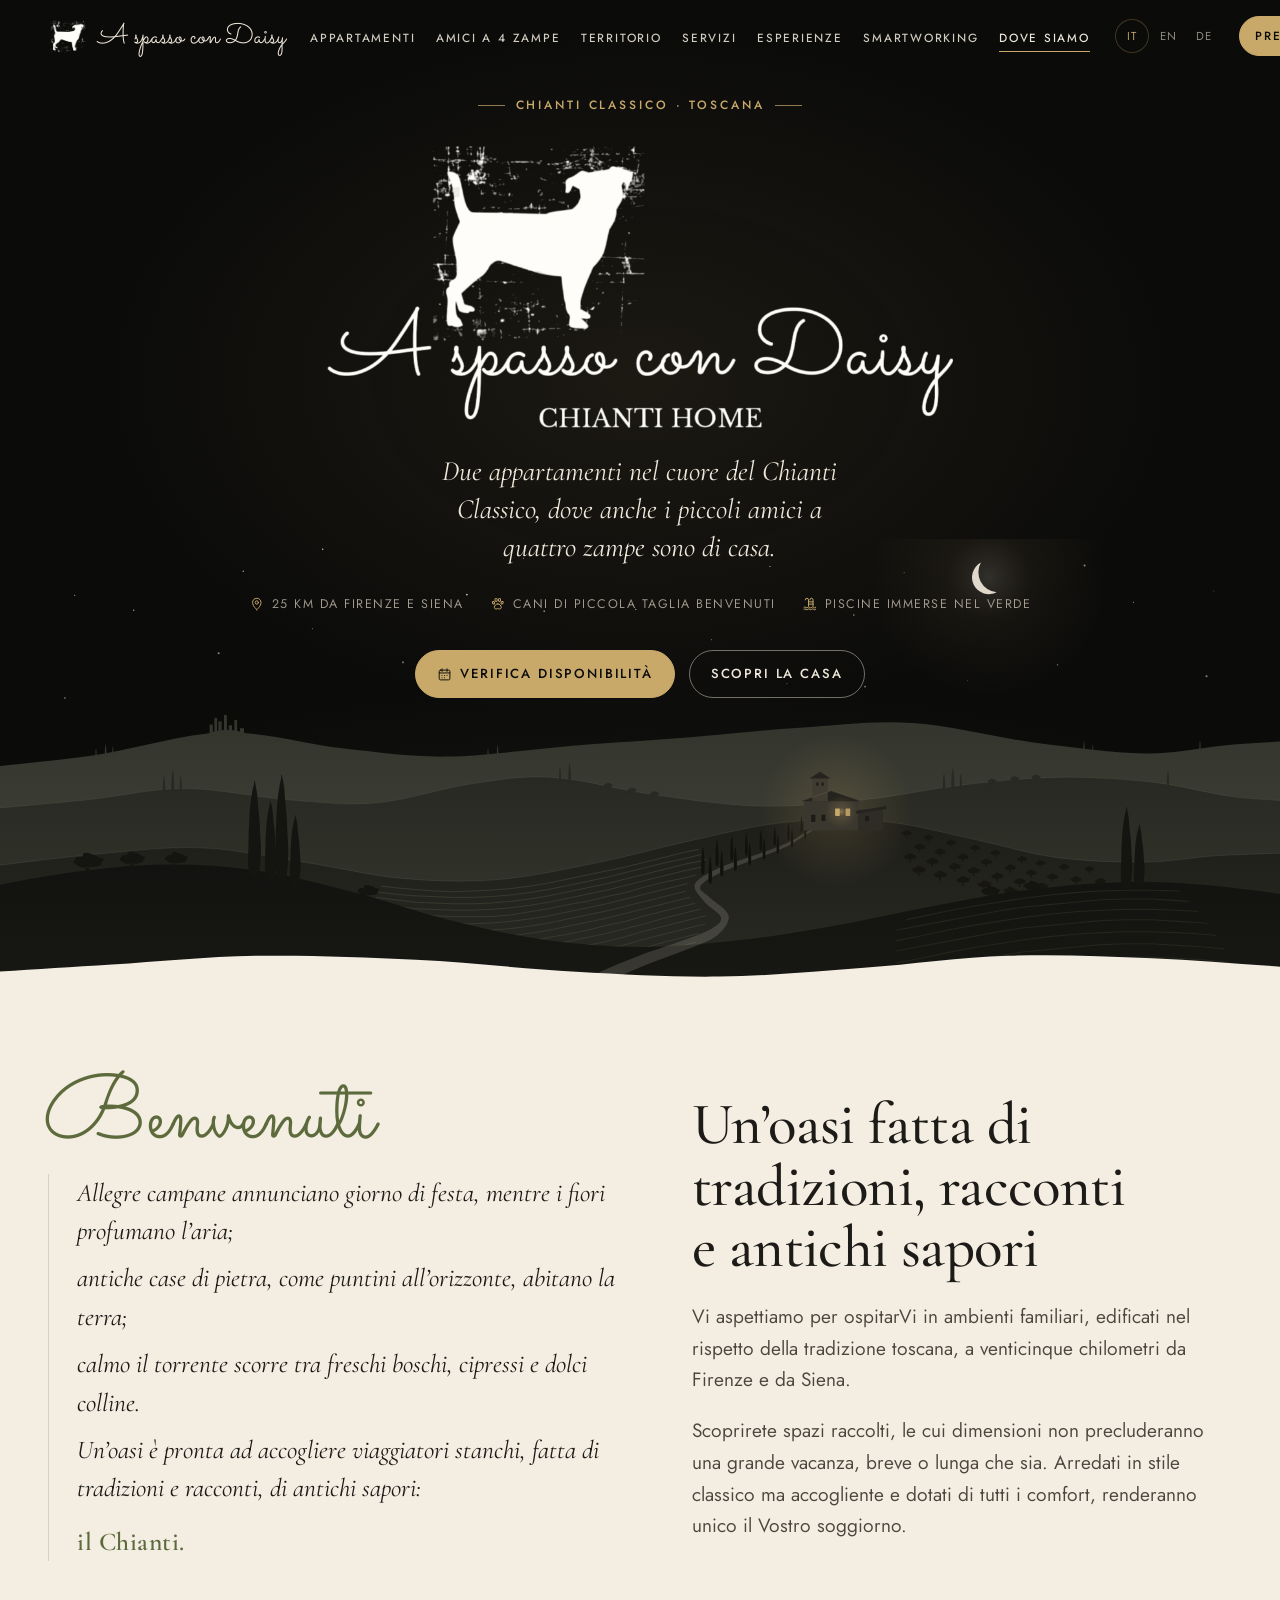
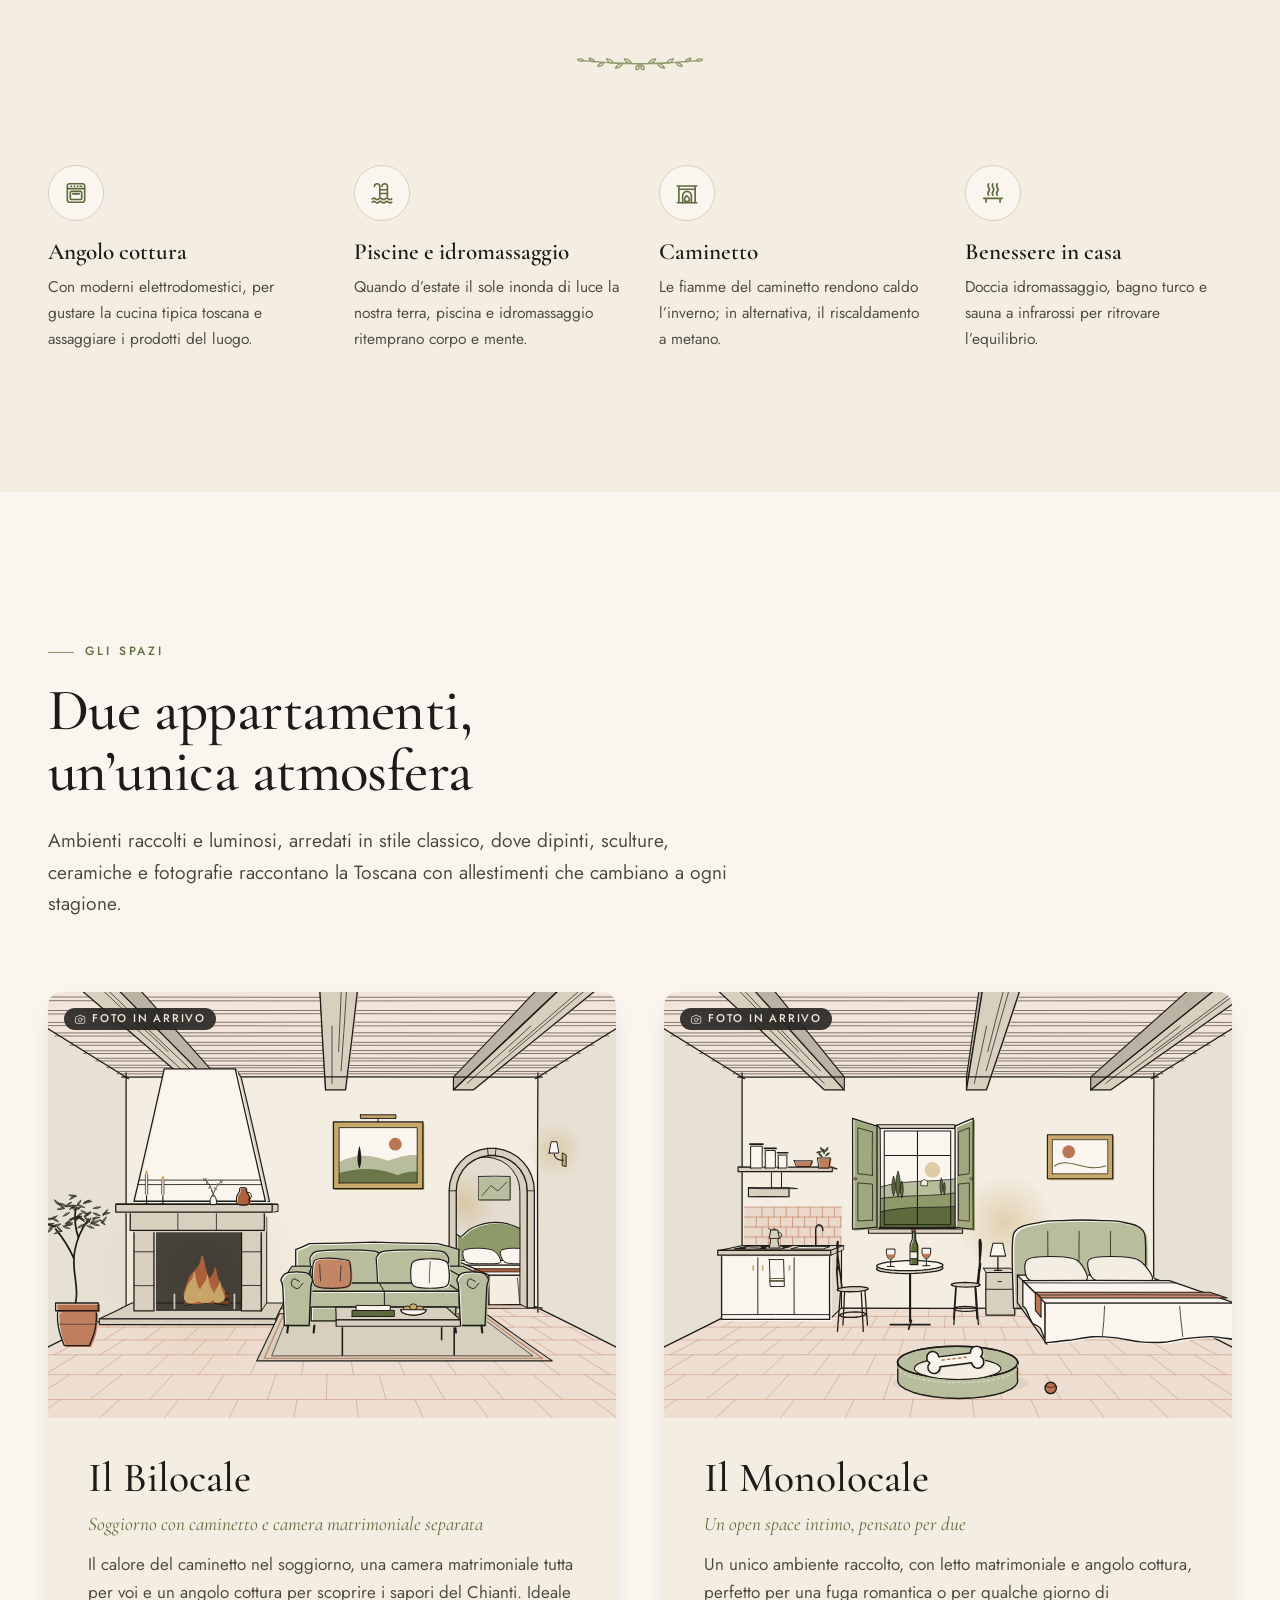
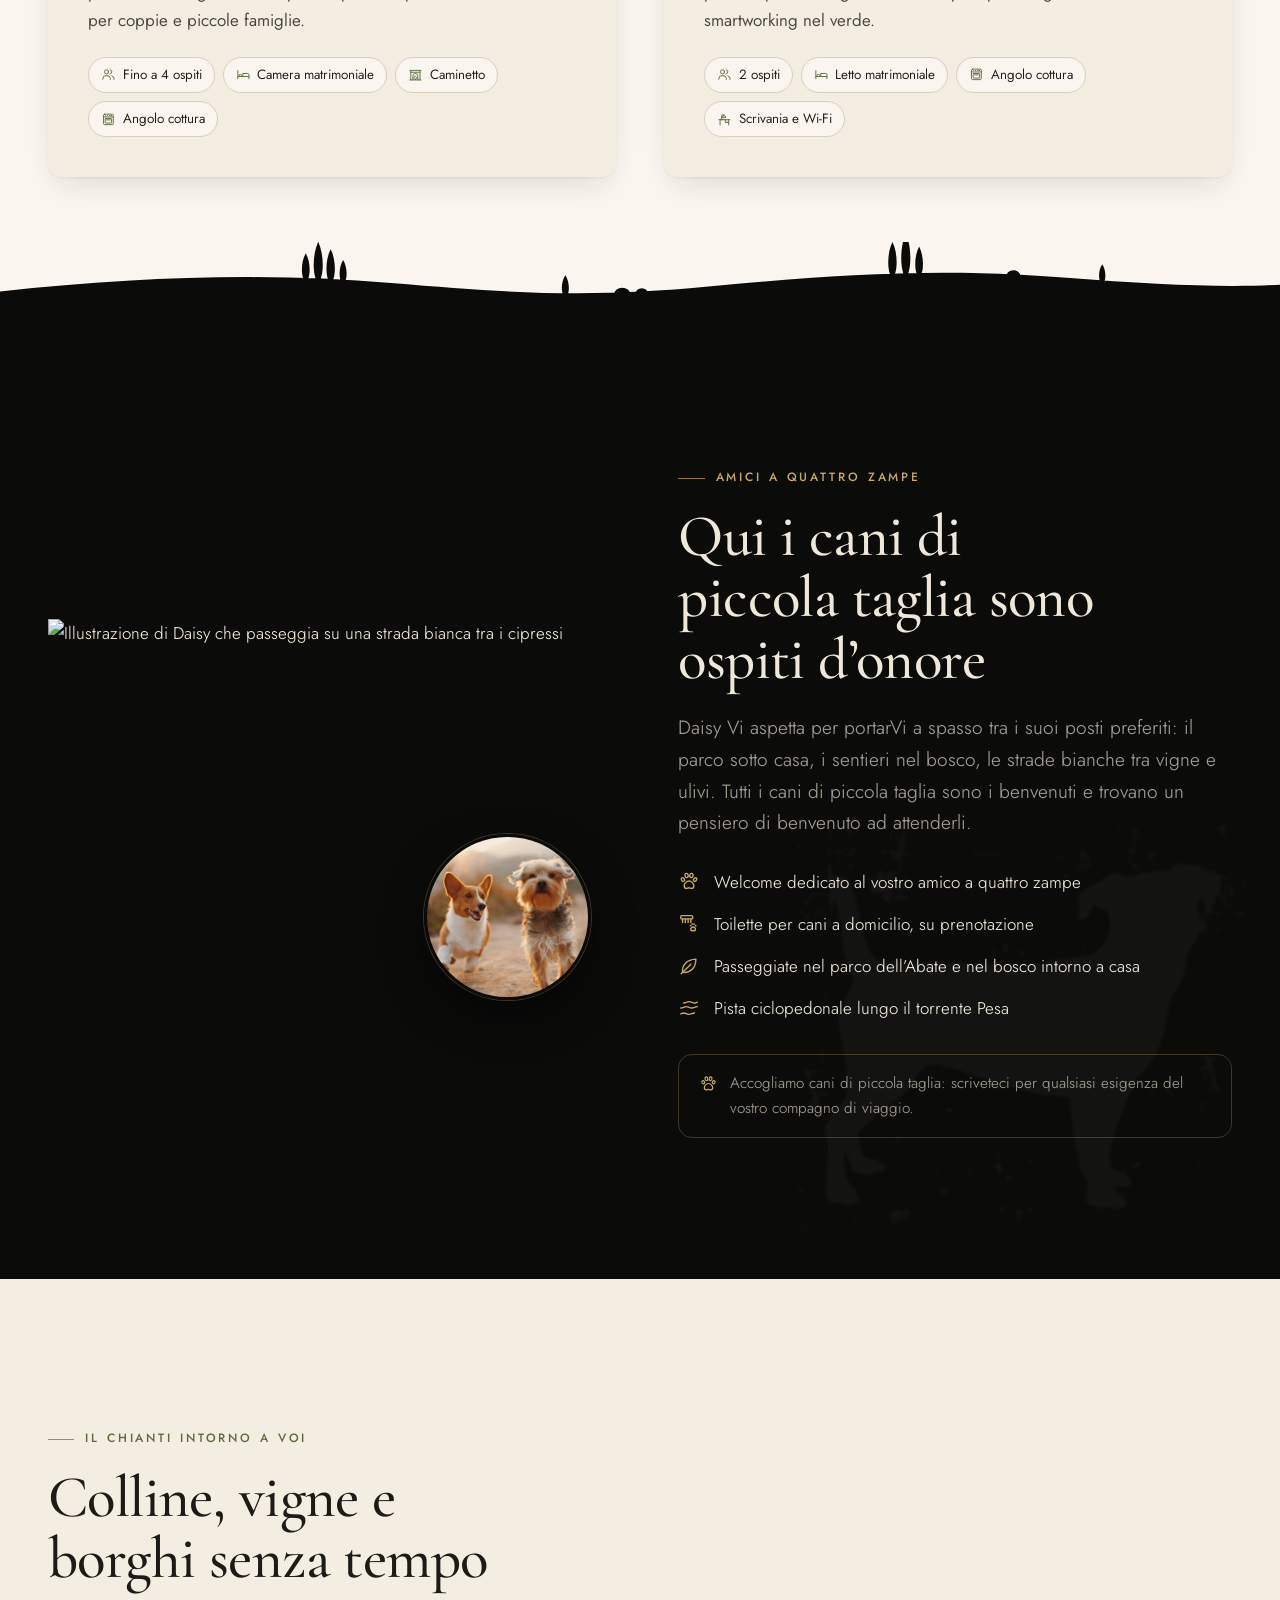
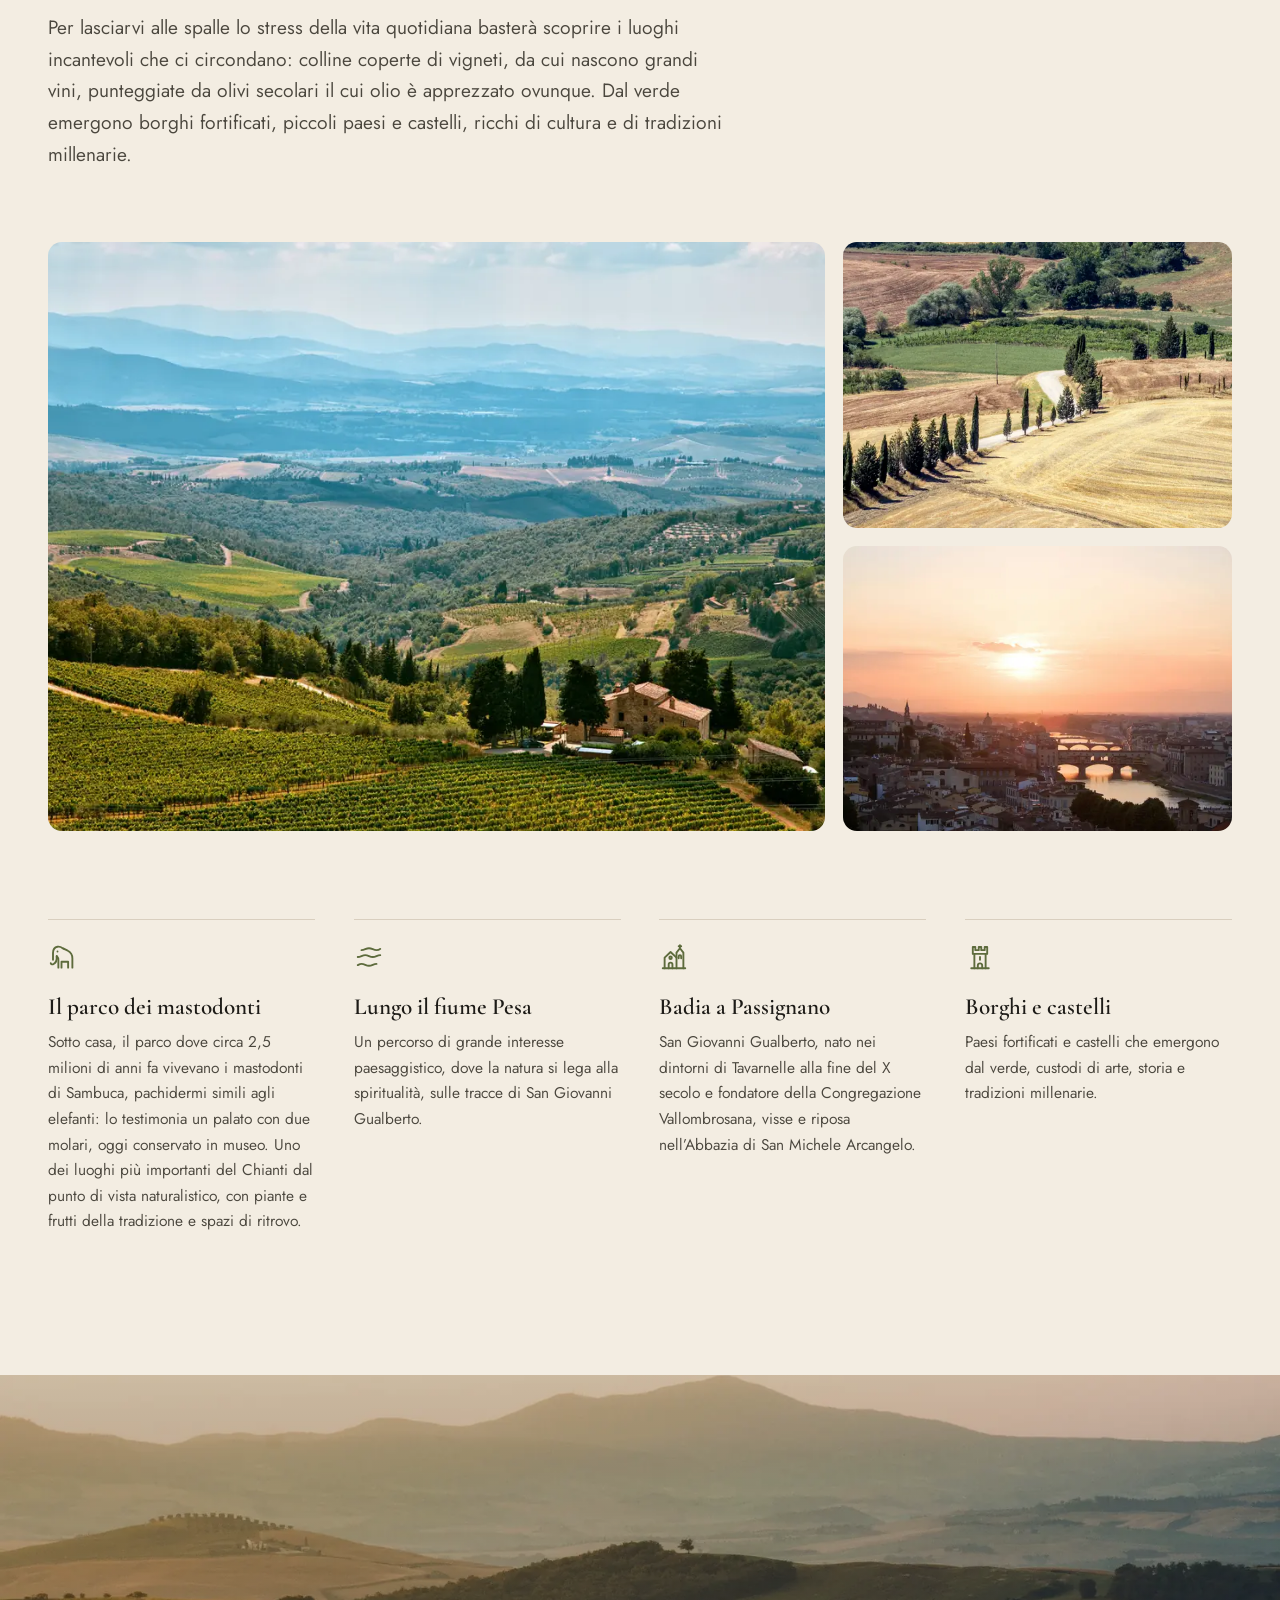
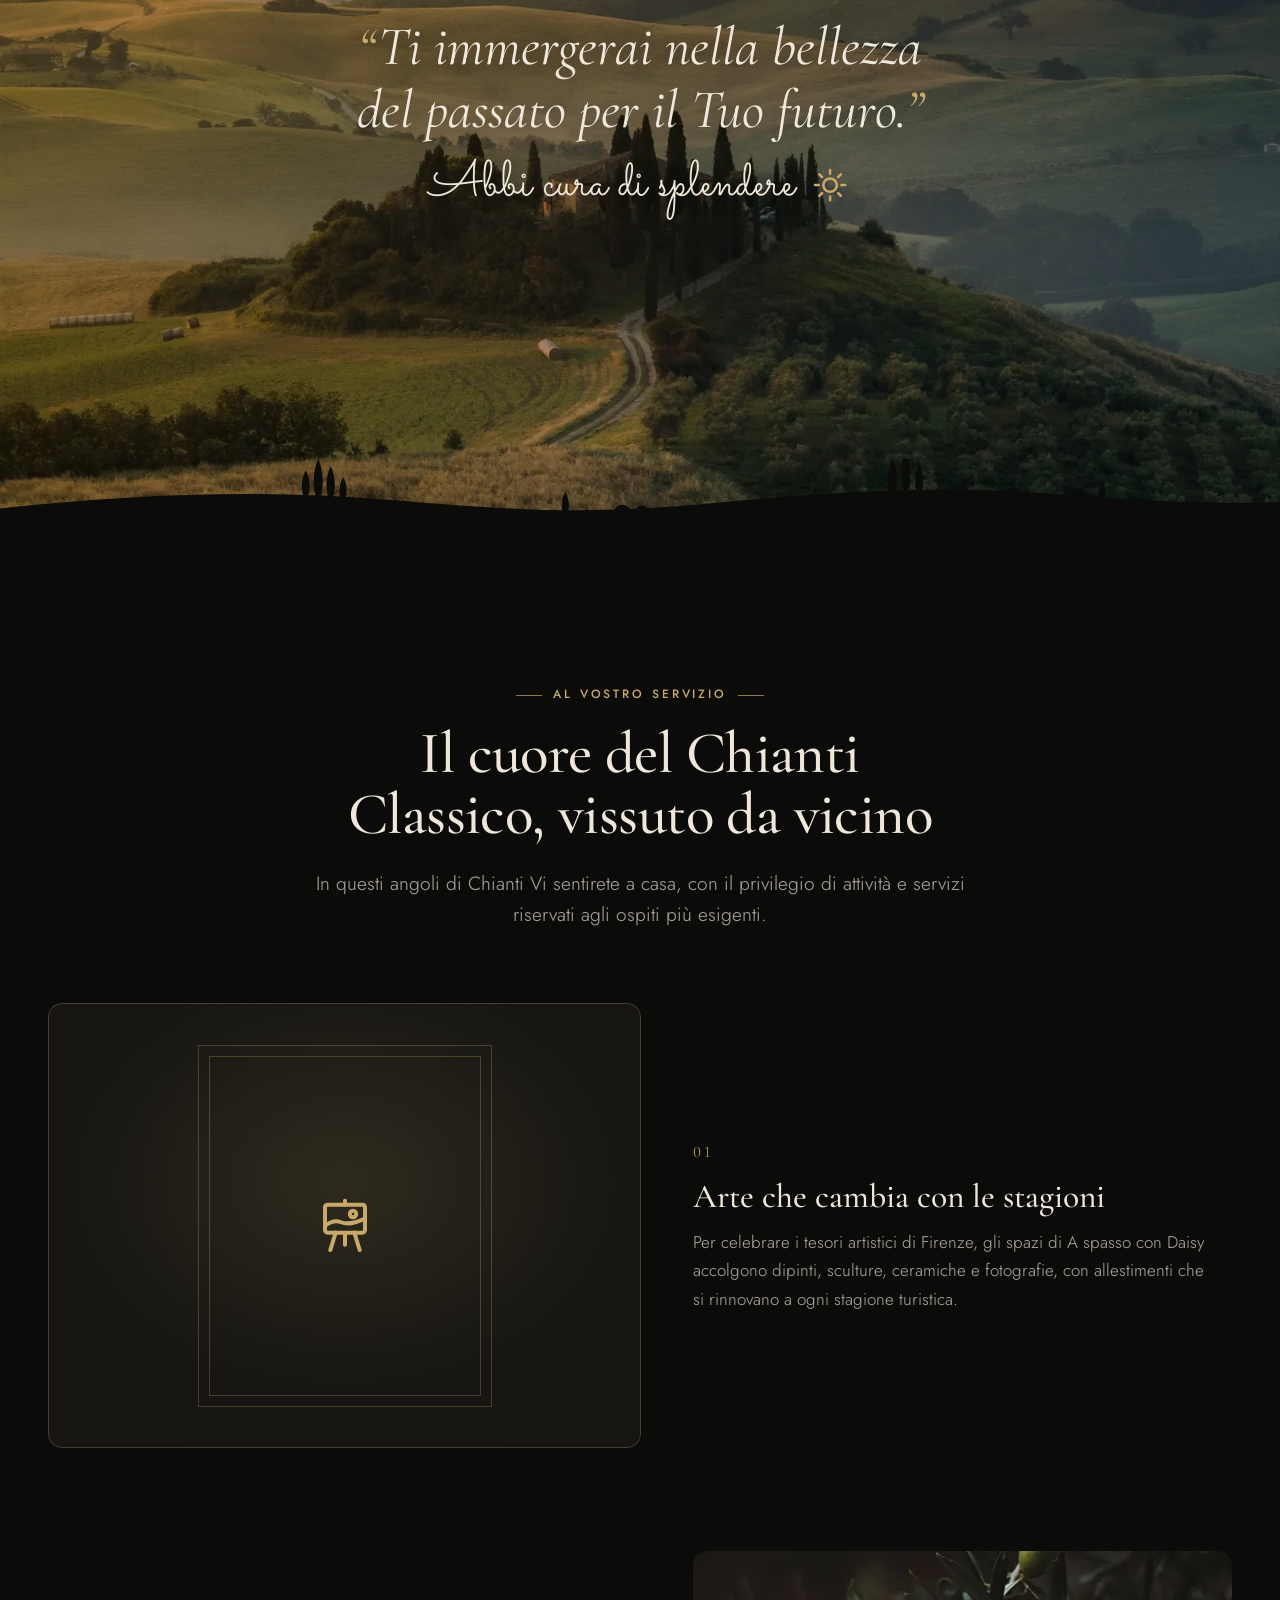
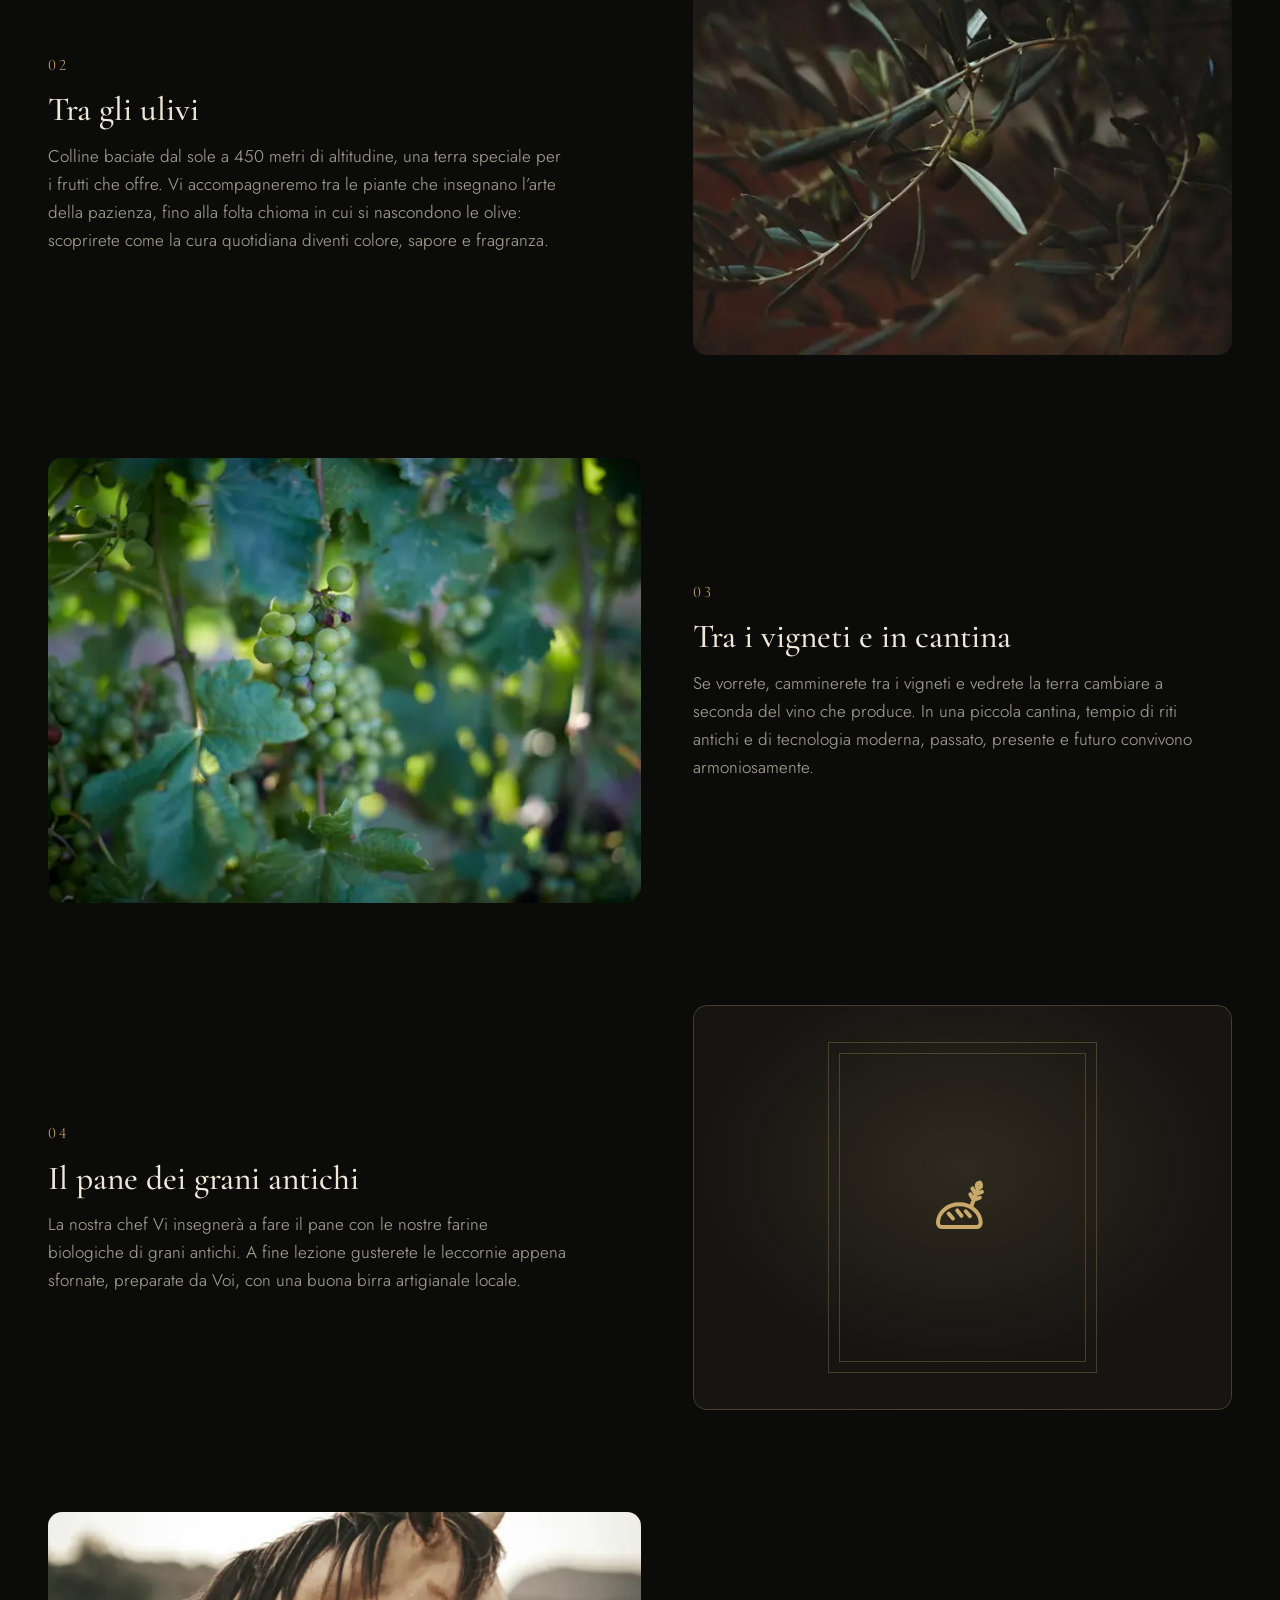
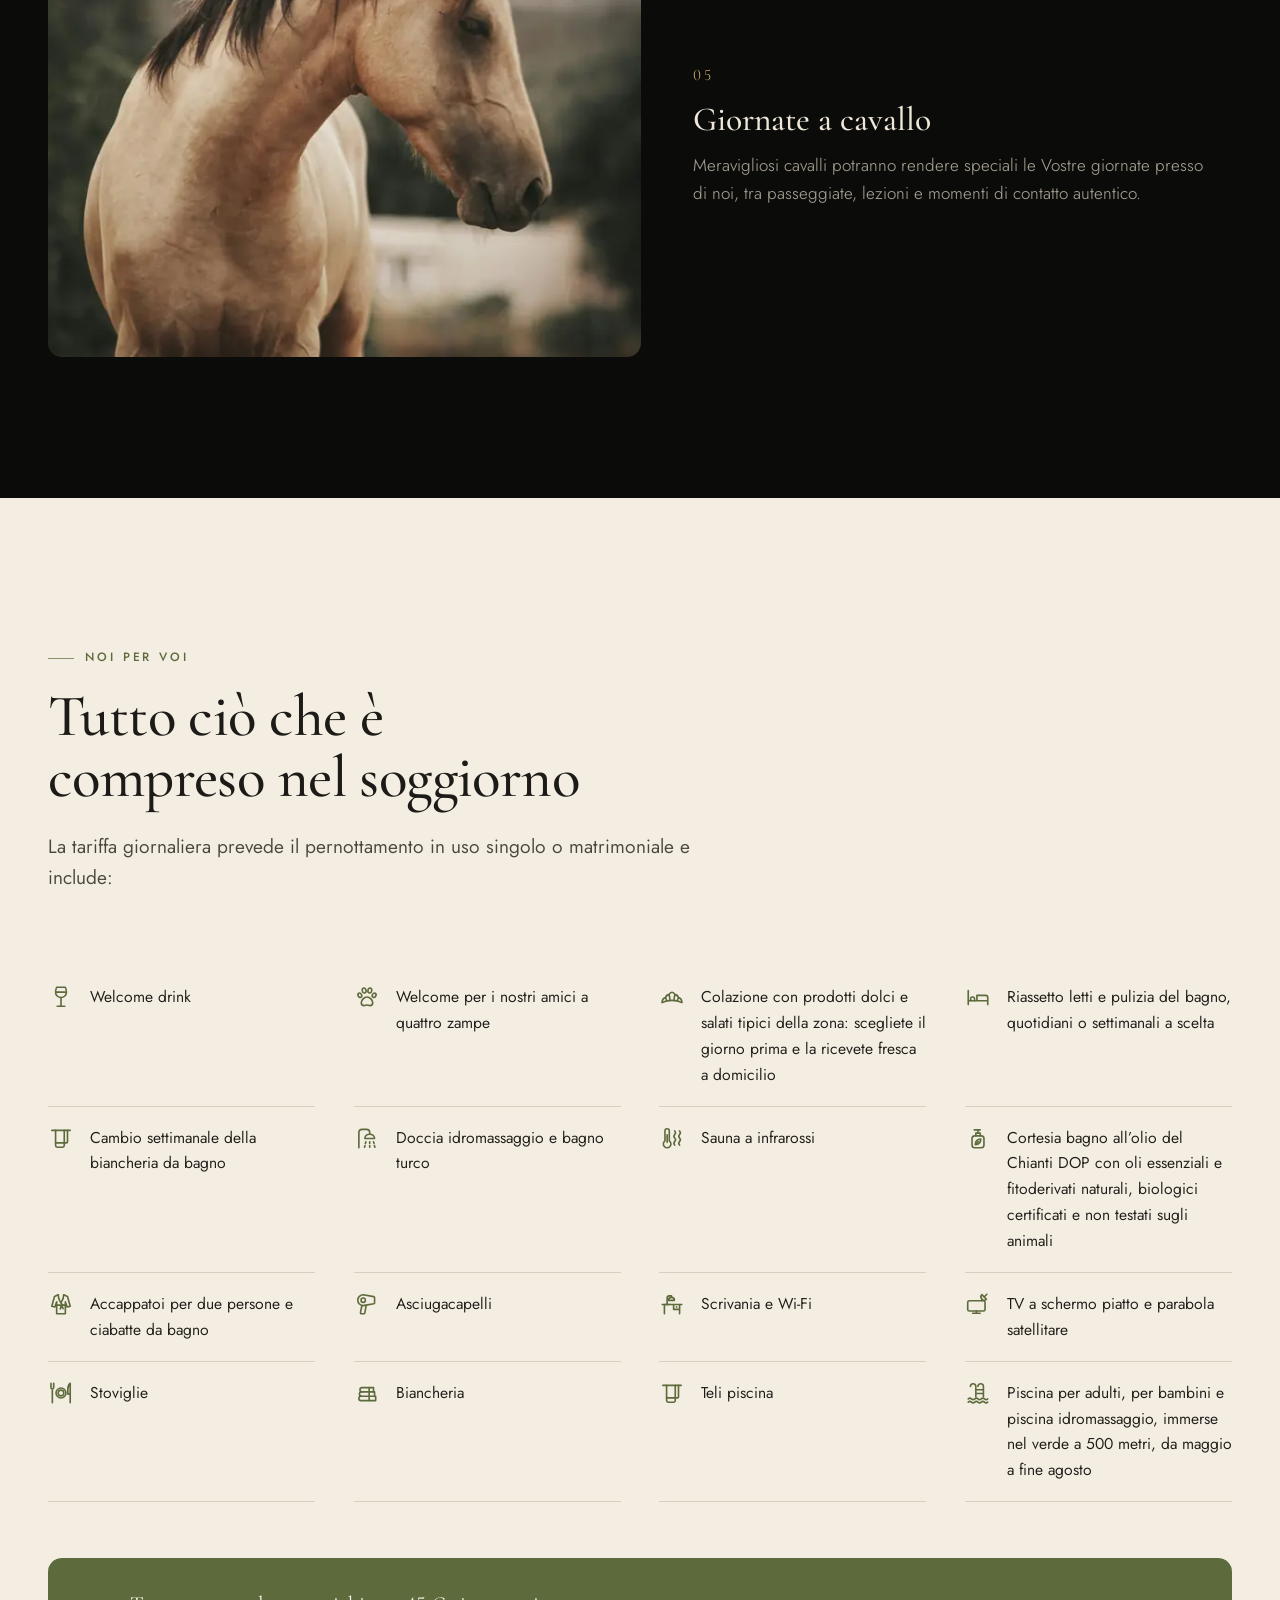
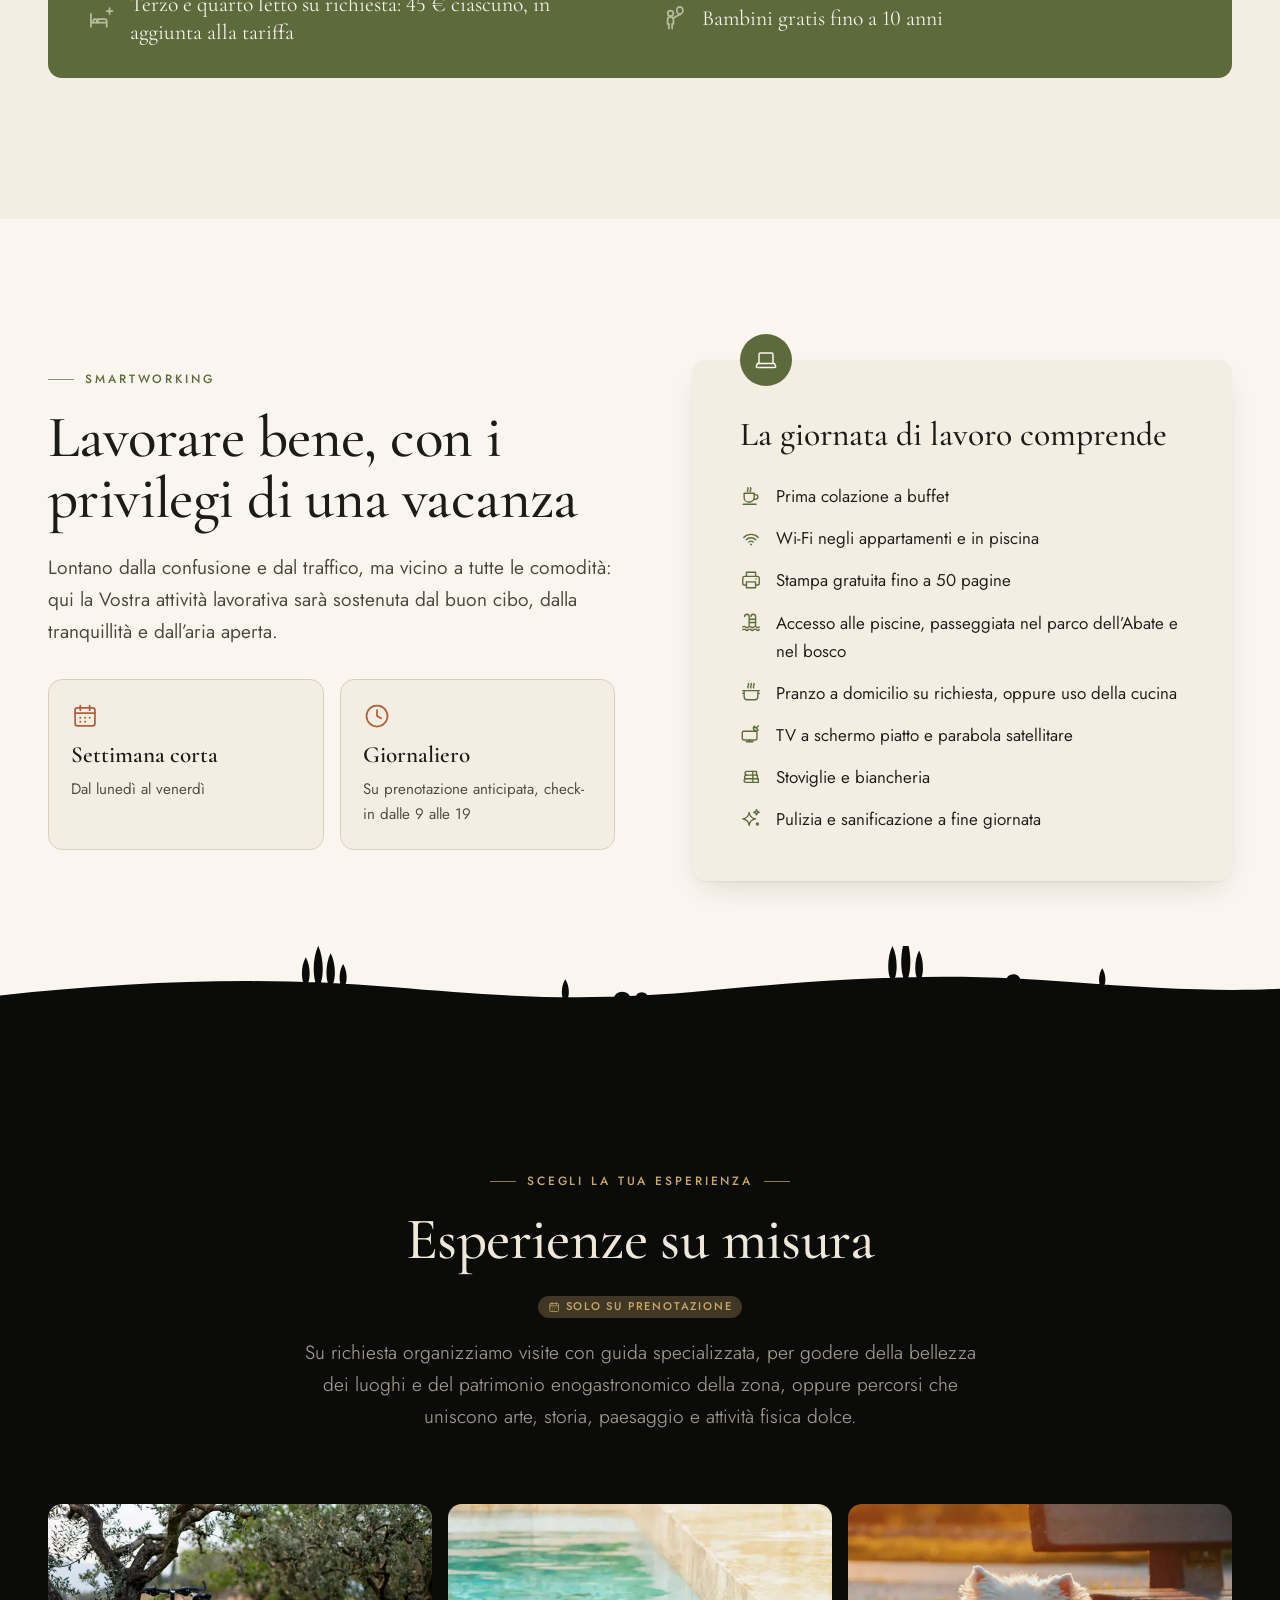
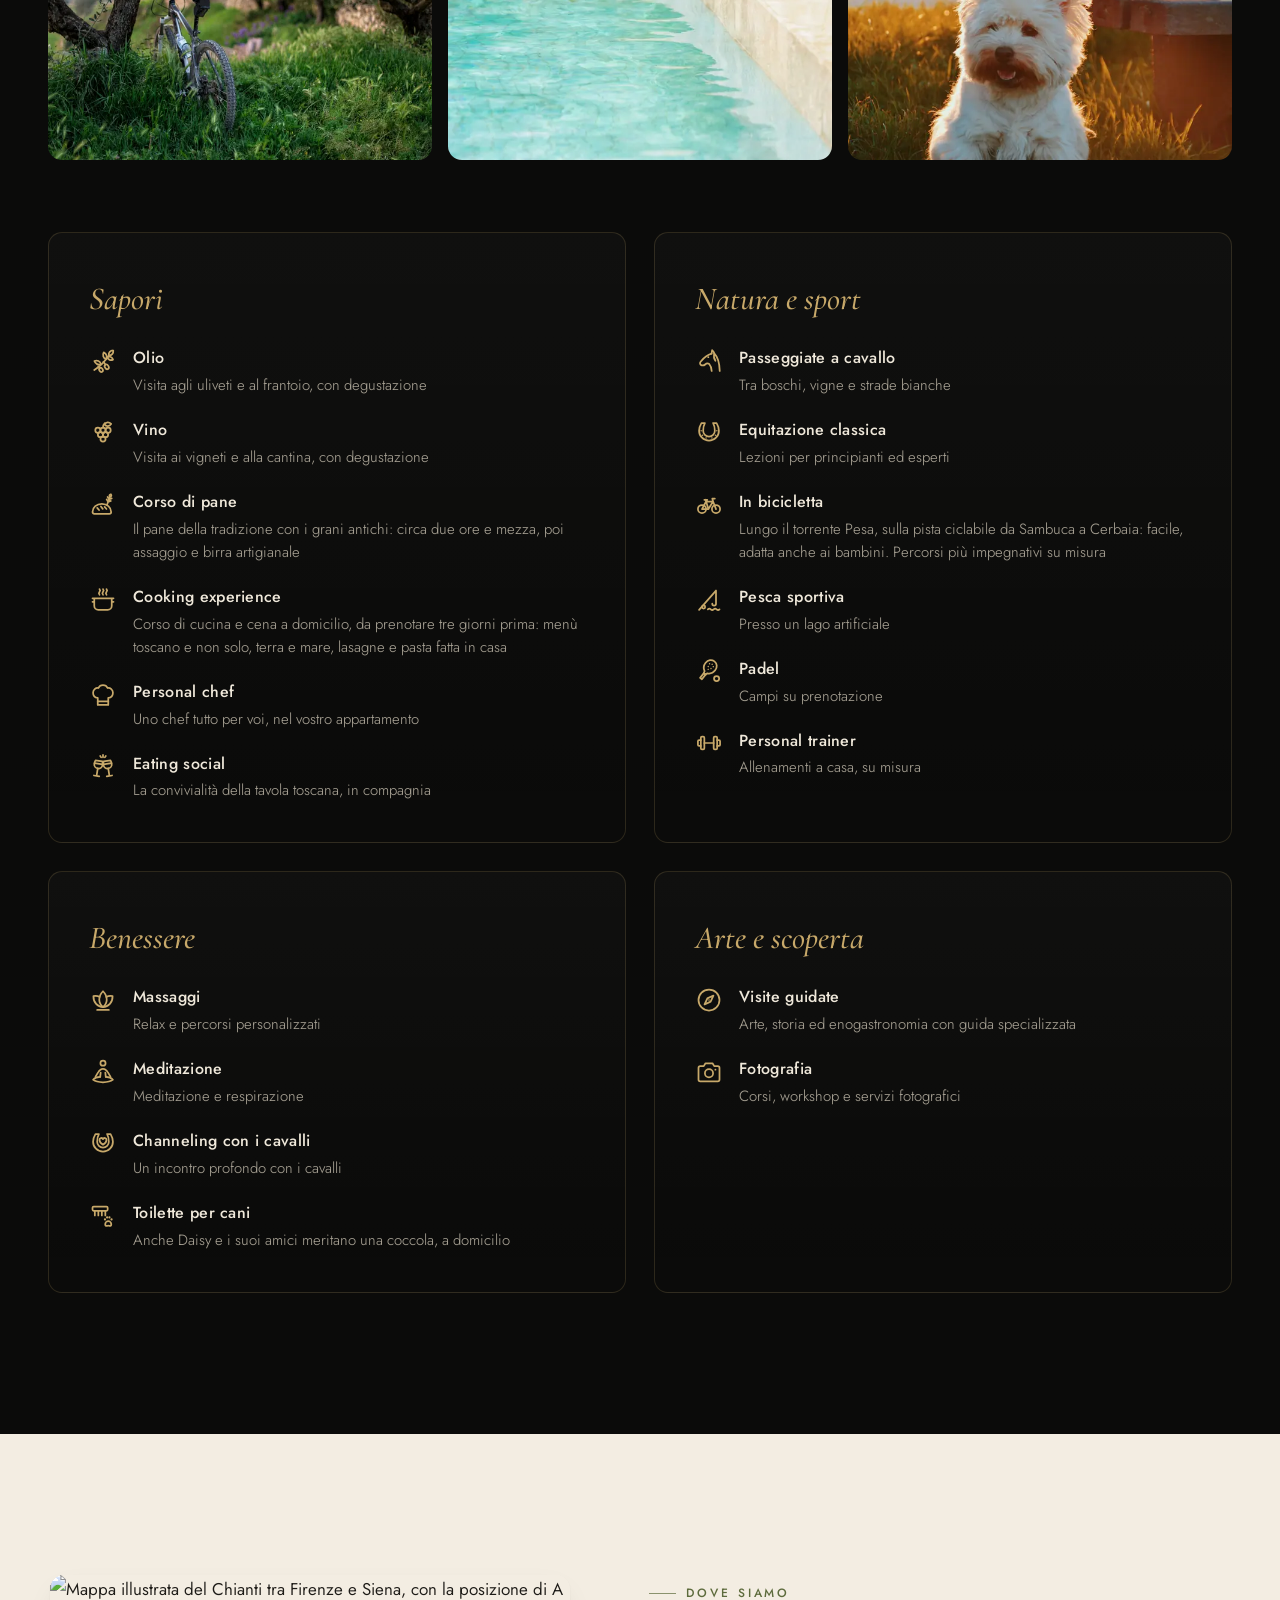
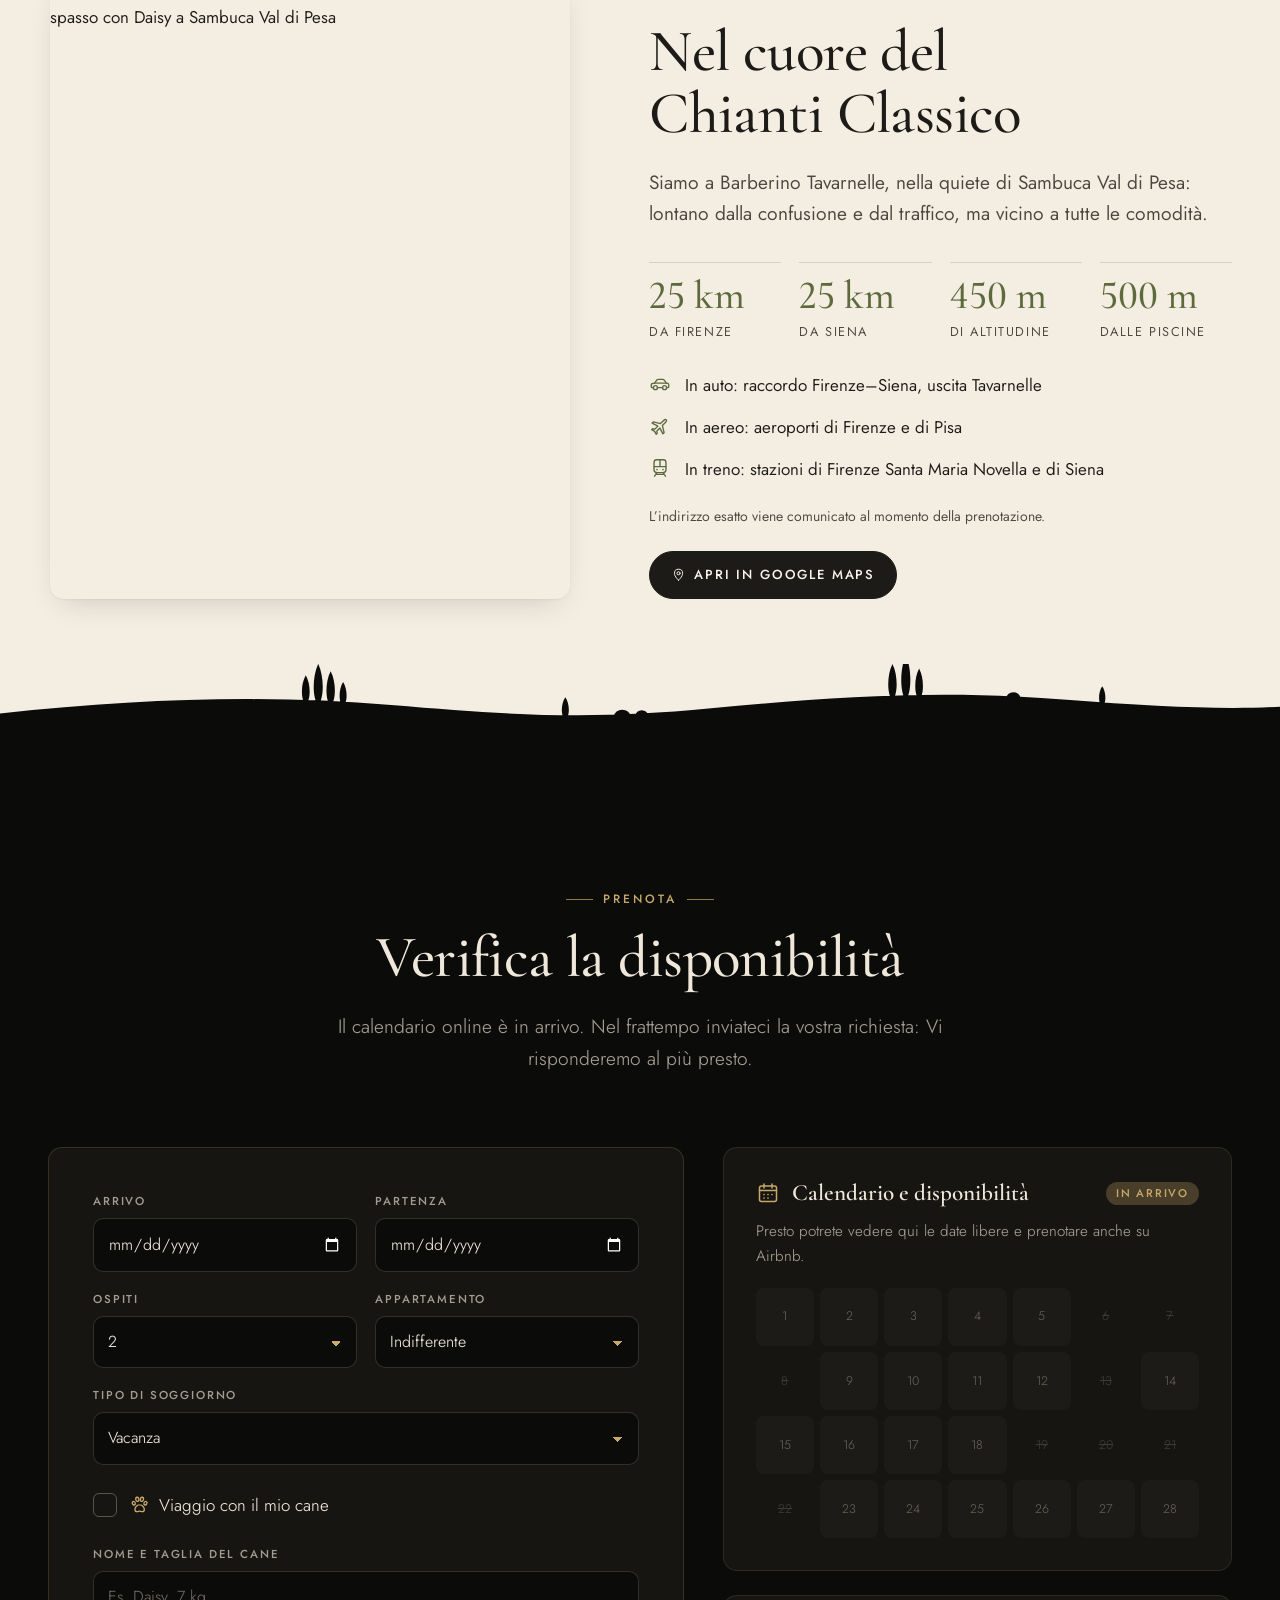
==== commit aeabc1be: "Icone SVG, orizzonte con cipressi tra le sezioni, ritocchi tipografici Co-Authored-By: Claude Opus 5" ====
--- a/index.html
+++ b/index.html
@@ -48,7 +48,7 @@
 </script>
 </head>
 <body>
-<svg xmlns="http://www.w3.org/2000/svg" class="sprite" aria-hidden="true" focusable="false"><symbol id="i-arrow-down" viewBox="0 0 24 24"><g fill="none" stroke="currentColor" stroke-width="1.5" stroke-linecap="round" stroke-linejoin="round"><path d="M12 3.5v17M6.5 15l5.5 5.5 5.5-5.5"/></g></symbol><symbol id="i-art" viewBox="0 0 24 24"><g fill="none" stroke="currentColor" stroke-width="1.5" stroke-linecap="round" stroke-linejoin="round"><rect x="4.5" y="4" width="15" height="10.5" rx="1"/><path d="M12 2.5V4M8.5 14.5 6.5 21M15.5 14.5l2 6.5M12 14.5V19"/><path d="M4.5 12c2-1.6 4-2.2 6-1.4s4.2.8 9-1.4"/><circle cx="15" cy="7.5" r="1.2"/></g></symbol><symbol id="i-bed" viewBox="0 0 24 24"><g fill="none" stroke="currentColor" stroke-width="1.5" stroke-linecap="round" stroke-linejoin="round"><path d="M3 6v13M3 15.5h18M21 19v-6.5a2 2 0 0 0-2-2h-8v5"/><path d="M5.2 15.5v-2a1.5 1.5 0 0 1 1.5-1.5h.6a1.5 1.5 0 0 1 1.5 1.5v2"/></g></symbol><symbol id="i-bike" viewBox="0 0 24 24"><g fill="none" stroke="currentColor" stroke-width="1.5" stroke-linecap="round" stroke-linejoin="round"><circle cx="6" cy="15.5" r="3.5"/><circle cx="18" cy="15.5" r="3.5"/><path d="M6 15.5 9.5 9l2 6.5H6M9.5 9h6l2.5 6.5M15.5 9l-4 6.5M9.5 9 9 7.5M8 7.5h2.5M15.5 9l-.7-2.5h2.2"/></g></symbol><symbol id="i-bones" viewBox="0 0 24 24"><g fill="none" stroke="currentColor" stroke-width="1.5" stroke-linecap="round" stroke-linejoin="round"><path d="M19.8 20.5v-8c0-3.5-2.5-6.2-6.5-6.5-1.3-1.5-3-2.2-4.8-2-2.8.3-4.5 2.6-4.5 5.5v6.2c0 1.4.9 2.3 2 2.3"/><path d="M7.8 11.5c-.3 3.2-1.8 5.6-4.3 6.3"/><path d="M8.5 20.5V16M16.5 20.5V16M8.5 16h8"/><circle cx="7.5" cy="8.5" r=".75" fill="currentColor" stroke="none"/></g></symbol><symbol id="i-bread" viewBox="0 0 24 24"><g fill="none" stroke="currentColor" stroke-width="1.5" stroke-linecap="round" stroke-linejoin="round"><path d="M3.5 17.5c0-4.2 3.8-7.5 8.5-7.5s8.5 3.3 8.5 7.5c0 1-.8 1.5-1.7 1.5H5.2c-.9 0-1.7-.5-1.7-1.5z"/><path d="M7.8 13.6l1.8 2M11.2 12.4l1.8 2.3M14.6 12.8l1.8 2"/></g></symbol><symbol id="i-breakfast" viewBox="0 0 24 24"><g fill="none" stroke="currentColor" stroke-width="1.5" stroke-linecap="round" stroke-linejoin="round"><path d="M3.5 17.5C3.5 11 7.2 6.5 12 6.5s8.5 4.5 8.5 11c-2.2-1.6-5.2-2.5-8.5-2.5s-6.3.9-8.5 2.5z"/><path d="M8.2 15.6c-.5-3.2 0-6.2 1.3-8.4M15.8 15.6c.5-3.2 0-6.2-1.3-8.4"/></g></symbol><symbol id="i-calendar" viewBox="0 0 24 24"><g fill="none" stroke="currentColor" stroke-width="1.5" stroke-linecap="round" stroke-linejoin="round"><rect x="3.5" y="5" width="17" height="15.5" rx="2"/><path d="M3.5 9.5h17M8 3v4M16 3v4"/><circle cx="8" cy="13.5" r=".85" fill="currentColor" stroke="none"/><circle cx="12" cy="13.5" r=".85" fill="currentColor" stroke="none"/><circle cx="16" cy="13.5" r=".85" fill="currentColor" stroke="none"/><circle cx="8" cy="17" r=".85" fill="currentColor" stroke="none"/><circle cx="12" cy="17" r=".85" fill="currentColor" stroke="none"/></g></symbol><symbol id="i-camera" viewBox="0 0 24 24"><g fill="none" stroke="currentColor" stroke-width="1.5" stroke-linecap="round" stroke-linejoin="round"><path d="M3 8.5A1.5 1.5 0 0 1 4.5 7h3L9 4.5h6L16.5 7h3A1.5 1.5 0 0 1 21 8.5v10a1.5 1.5 0 0 1-1.5 1.5h-15A1.5 1.5 0 0 1 3 18.5z"/><circle cx="12" cy="13" r="3.5"/><circle cx="17.5" cy="10" r=".8" fill="currentColor" stroke="none"/></g></symbol><symbol id="i-car" viewBox="0 0 24 24"><g fill="none" stroke="currentColor" stroke-width="1.5" stroke-linecap="round" stroke-linejoin="round"><path d="M4.8 16H3.5a1 1 0 0 1-1-1v-2a1.5 1.5 0 0 1 1.2-1.5l2.3-.5 2.5-3.3A2 2 0 0 1 10.1 7H15a2 2 0 0 1 1.6.8L19 11l1.5.4a1.5 1.5 0 0 1 1 1.4V15a1 1 0 0 1-1 1h-1.3M9.2 16h5.6"/><circle cx="7" cy="16" r="2.2"/><circle cx="17" cy="16" r="2.2"/><path d="M6 11h13"/></g></symbol><symbol id="i-castle" viewBox="0 0 24 24"><g fill="none" stroke="currentColor" stroke-width="1.5" stroke-linecap="round" stroke-linejoin="round"><path d="M5 21h14"/><path d="M8 21V9.5M16 21V9.5M6.9 9.5h10.2V4H15.35v2.5h-2.5V4h-1.7v2.5h-2.5V4H6.9z"/><path d="M11 14v-1.2a1 1 0 0 1 2 0V14"/><path d="M10.25 21v-2.2a1.75 1.75 0 0 1 3.5 0V21"/></g></symbol><symbol id="i-check" viewBox="0 0 24 24"><g fill="none" stroke="currentColor" stroke-width="1.5" stroke-linecap="round" stroke-linejoin="round"><path d="M5 12.5l4.5 4.5L19 7.5"/></g></symbol><symbol id="i-chef" viewBox="0 0 24 24"><g fill="none" stroke="currentColor" stroke-width="1.5" stroke-linecap="round" stroke-linejoin="round"><path d="M7.5 14.5C5 14.2 3.5 12.3 3.5 10a4 4 0 0 1 4.6-4C8.8 4.3 10.3 3.5 12 3.5s3.2.8 3.9 2.5a4 4 0 0 1 4.6 4c0 2.3-1.5 4.2-4 4.5v6h-9z"/><path d="M7.5 17.5h9M10.5 14.5V12M13.5 14.5V12"/></g></symbol><symbol id="i-child" viewBox="0 0 24 24"><g fill="none" stroke="currentColor" stroke-width="1.5" stroke-linecap="round" stroke-linejoin="round"><circle cx="12" cy="5.5" r="2.6"/><path d="M9 16.5V12a2.5 2.5 0 0 1 2.5-2.5h1A2.5 2.5 0 0 1 15 12v4.5M10.5 15v6M13.5 15v6M9 12.5l-2.5 2.5M15 12.5l2.5 2.5"/></g></symbol><symbol id="i-church" viewBox="0 0 24 24"><g fill="none" stroke="currentColor" stroke-width="1.5" stroke-linecap="round" stroke-linejoin="round"><path d="M3 21h18"/><path d="M14 21V8.5l2.75-3.5 2.75 3.5V21M16.75 5V2.5M15.75 3.4h2"/><path d="M15.75 13v-1.5a1 1 0 0 1 2 0V13"/><path d="M4.5 21v-8.5L9.25 8 14 12.5"/><path d="M7.75 21v-3a1.5 1.5 0 0 1 3 0v3"/><circle cx="9.25" cy="12.6" r="1"/></g></symbol><symbol id="i-clock" viewBox="0 0 24 24"><g fill="none" stroke="currentColor" stroke-width="1.5" stroke-linecap="round" stroke-linejoin="round"><circle cx="12" cy="12" r="9"/><path d="M12 7v5l3.5 2"/></g></symbol><symbol id="i-coffee" viewBox="0 0 24 24"><g fill="none" stroke="currentColor" stroke-width="1.5" stroke-linecap="round" stroke-linejoin="round"><path d="M4.5 9h11v4.5a5 5 0 0 1-5 5h-1a5 5 0 0 1-5-5z"/><path d="M15.5 10.5h1.5a2.5 2.5 0 0 1 0 5h-1.8"/><path d="M3.5 21h14"/><path d="M8.5 7q-1-1 0-2t0-2M11.5 7q-1-1 0-2t0-2"/></g></symbol><symbol id="i-desk" viewBox="0 0 24 24"><g fill="none" stroke="currentColor" stroke-width="1.5" stroke-linecap="round" stroke-linejoin="round"><path d="M3 12.5h18M5 12.5V21M19 12.5V21M13.5 12.5V17H19"/><circle cx="16.25" cy="14.75" r=".8" fill="currentColor" stroke="none"/><path d="M6.5 12.5h3M8 12.5 6.5 7.5 10.5 5"/><path transform="rotate(35 11.5 5.5)" d="M9 6.3a2.5 2.5 0 0 1 5 0z"/></g></symbol><symbol id="i-dishes" viewBox="0 0 24 24"><g fill="none" stroke="currentColor" stroke-width="1.5" stroke-linecap="round" stroke-linejoin="round"><circle cx="12" cy="12" r="4.6"/><circle cx="12" cy="12" r="2.6"/><path d="M2.75 3v4a1.25 1.25 0 0 0 2.5 0V3M4 8.25V21"/><path d="M20.5 21V3c-1.4 1.1-2.2 3.2-2.2 6V13h2.2"/></g></symbol><symbol id="i-dog-grooming" viewBox="0 0 24 24"><g fill="none" stroke="currentColor" stroke-width="1.5" stroke-linecap="round" stroke-linejoin="round"><rect x="3" y="4" width="13" height="3.5" rx="1"/><path d="M5 7.5v4M8 7.5v4M11 7.5v4M14 7.5v4"/><path d="M16.5 16.4c-1.3 0-2.6 1.3-2.6 2.6 0 .9.6 1.5 1.4 1.5.5 0 .8-.3 1.2-.3s.7.3 1.2.3c.8 0 1.4-.6 1.4-1.5 0-1.3-1.3-2.6-2.6-2.6z"/><circle cx="13.7" cy="14.9" r=".95" fill="currentColor" stroke="none"/><circle cx="15.5" cy="13.2" r=".95" fill="currentColor" stroke="none"/><circle cx="17.5" cy="13.2" r=".95" fill="currentColor" stroke="none"/><circle cx="19.3" cy="14.9" r=".95" fill="currentColor" stroke="none"/></g></symbol><symbol id="i-extra-bed" viewBox="0 0 24 24"><g fill="none" stroke="currentColor" stroke-width="1.5" stroke-linecap="round" stroke-linejoin="round"><path d="M2.5 8.5v11M2.5 16h13.5M16 19.5v-5A1.5 1.5 0 0 0 14.5 13H8.5v3"/><path d="M4.5 16v-1.5a1.5 1.5 0 0 1 1.5-1.5h.2a1.5 1.5 0 0 1 1.5 1.5V16"/><path d="M18.5 3.5v5M16 6h5"/></g></symbol><symbol id="i-fireplace" viewBox="0 0 24 24"><g fill="none" stroke="currentColor" stroke-width="1.5" stroke-linecap="round" stroke-linejoin="round"><path d="M3 5.5h18M4.5 5.5V21M19.5 5.5V21M4.5 8.5h15M3 21h18"/><path d="M8 21v-6.5a4 4 0 0 1 8 0V21"/><path d="M12 20c-1.4 0-2.3-.9-2.3-2.1 0-1.4 1.2-2.2 1.8-3.4 1 .7 2.8 2 2.8 3.5 0 1.2-.9 2-2.3 2z"/></g></symbol><symbol id="i-fishing" viewBox="0 0 24 24"><g fill="none" stroke="currentColor" stroke-width="1.5" stroke-linecap="round" stroke-linejoin="round"><path d="M3.5 20.5 18 4M18 4v9.2M18 13.2v2a1.6 1.6 0 0 1-3.2 0"/><circle cx="7.4" cy="18" r="1.3"/><path d="M11 20q1.25-1.2 2.5 0t2.5 0 2.5 0 2.5 0"/></g></symbol><symbol id="i-glass" viewBox="0 0 24 24"><g fill="none" stroke="currentColor" stroke-width="1.5" stroke-linecap="round" stroke-linejoin="round"><path d="M8 3h8c.7 1.4 1 3 1 4.5a5 5 0 0 1-10 0C7 6 7.3 4.4 8 3z"/><path d="M7.4 7.5h9.2"/><path d="M12 12.5v8M8.5 20.5h7"/></g></symbol><symbol id="i-grapes" viewBox="0 0 24 24"><g fill="none" stroke="currentColor" stroke-width="1.5" stroke-linecap="round" stroke-linejoin="round"><circle cx="7.6" cy="9.6" r="2.2"/><circle cx="12" cy="9.6" r="2.2"/><circle cx="16.4" cy="9.6" r="2.2"/><circle cx="9.8" cy="13.41" r="2.2"/><circle cx="14.2" cy="13.41" r="2.2"/><circle cx="12" cy="17.22" r="2.2"/><path d="M12 7.4c0-1.6.4-2.9 1.5-3.9"/><path d="M13.3 4.6C14.87 6.63 17.44 6.45 19 4.2 17.14 2.19 14.58 2.37 13.3 4.6z"/></g></symbol><symbol id="i-guests" viewBox="0 0 24 24"><g fill="none" stroke="currentColor" stroke-width="1.5" stroke-linecap="round" stroke-linejoin="round"><circle cx="9" cy="7.8" r="3.3"/><path d="M2.8 20v-.6a5.4 5.4 0 0 1 5.4-5.4h1.6a5.4 5.4 0 0 1 5.4 5.4v.6"/><path d="M15 4.7a3.1 3.1 0 0 1 0 6.1M17.6 14.3a5 5 0 0 1 3.6 4.8v.9"/></g></symbol><symbol id="i-guide" viewBox="0 0 24 24"><g fill="none" stroke="currentColor" stroke-width="1.5" stroke-linecap="round" stroke-linejoin="round"><circle cx="12" cy="12" r="9"/><path d="M15.8 8.2l-2.4 5.2-5.2 2.4 2.4-5.2z"/><circle cx="12" cy="12" r=".7" fill="currentColor" stroke="none"/></g></symbol><symbol id="i-hairdryer" viewBox="0 0 24 24"><g fill="none" stroke="currentColor" stroke-width="1.5" stroke-linecap="round" stroke-linejoin="round"><path d="M8.5 3.5 18.2 5.2a1 1 0 0 1 .8 1v4.6a1 1 0 0 1-.8 1L8.5 13.5a5 5 0 0 1 0-10z"/><circle cx="8.5" cy="8.5" r="2"/><path d="M7.3 13.4 6 19.8a1 1 0 0 0 1 1.2h2a1 1 0 0 0 1-.8l1.3-7.1"/><path d="M21 7h.5M21 10h.5"/></g></symbol><symbol id="i-horse" viewBox="0 0 24 24"><g fill="none" stroke="currentColor" stroke-width="1.5" stroke-linecap="round" stroke-linejoin="round"><path d="M15.2 2.8l-1 3C11 6.7 7.3 9.6 4.7 12.9c-.7.9-.5 2.2.5 2.7 1.2.6 2.6.3 3.5-.6 1-1 2.3-1.2 3.3-.5 1.3 1.7 1.7 4 1.7 6"/><path d="M21 20.5c-.2-6.2-1.7-11.6-4.6-14.8l-1.2-2.9"/><circle cx="11.4" cy="8.7" r=".8" fill="currentColor" stroke="none"/></g></symbol><symbol id="i-horse-heart" viewBox="0 0 24 24"><g fill="none" stroke="currentColor" stroke-width="1.5" stroke-linecap="round" stroke-linejoin="round"><path d="M5.5 3.5h3c-1 1.7-1.5 4-1.5 6.5a5 5 0 0 0 10 0c0-2.5-.5-4.8-1.5-6.5h3c1.2 2 2 4.3 2 6.5a8.5 8.5 0 0 1-17 0c0-2.2.8-4.5 2-6.5z"/><path d="M12 12.6s-3-1.8-3-4a1.55 1.55 0 0 1 3-.7 1.55 1.55 0 0 1 3 .7c0 2.2-3 4-3 4z"/></g></symbol><symbol id="i-horseshoe" viewBox="0 0 24 24"><g fill="none" stroke="currentColor" stroke-width="1.5" stroke-linecap="round" stroke-linejoin="round"><path d="M5.5 3.5h3c-1 1.7-1.5 4-1.5 6.5a5 5 0 0 0 10 0c0-2.5-.5-4.8-1.5-6.5h3c1.2 2 2 4.3 2 6.5a8.5 8.5 0 0 1-17 0c0-2.2.8-4.5 2-6.5z"/><circle cx="5.25" cy="10" r=".65" fill="currentColor" stroke="none"/><circle cx="18.75" cy="10" r=".65" fill="currentColor" stroke="none"/><circle cx="6.47" cy="13.87" r=".65" fill="currentColor" stroke="none"/><circle cx="17.53" cy="13.87" r=".65" fill="currentColor" stroke="none"/><circle cx="9.47" cy="16.26" r=".65" fill="currentColor" stroke="none"/><circle cx="14.53" cy="16.26" r=".65" fill="currentColor" stroke="none"/></g></symbol><symbol id="i-info" viewBox="0 0 24 24"><g fill="none" stroke="currentColor" stroke-width="1.5" stroke-linecap="round" stroke-linejoin="round"><circle cx="12" cy="12" r="9"/><path d="M12 11v5.5"/><circle cx="12" cy="7.9" r="1" fill="currentColor" stroke="none"/></g></symbol><symbol id="i-kitchen" viewBox="0 0 24 24"><g fill="none" stroke="currentColor" stroke-width="1.5" stroke-linecap="round" stroke-linejoin="round"><rect x="4" y="3.5" width="16" height="17" rx="2"/><path d="M4 8h16"/><circle cx="7.5" cy="5.75" r=".85" fill="currentColor" stroke="none"/><circle cx="10.5" cy="5.75" r=".85" fill="currentColor" stroke="none"/><circle cx="13.5" cy="5.75" r=".85" fill="currentColor" stroke="none"/><path d="M15.8 5.75h1.4"/><rect x="6.75" y="10.5" width="10.5" height="7.5" rx="1"/><path d="M9 12.75h6"/></g></symbol><symbol id="i-laptop" viewBox="0 0 24 24"><g fill="none" stroke="currentColor" stroke-width="1.5" stroke-linecap="round" stroke-linejoin="round"><path d="M5 15.5v-9A1.5 1.5 0 0 1 6.5 5h11A1.5 1.5 0 0 1 19 6.5v9"/><path d="M3.5 15.5h17l1 2.4a1 1 0 0 1-.9 1.6H3.4a1 1 0 0 1-.9-1.6z"/></g></symbol><symbol id="i-leaf" viewBox="0 0 24 24"><g fill="none" stroke="currentColor" stroke-width="1.5" stroke-linecap="round" stroke-linejoin="round"><path d="M5 19C4.2 11.2 9.4 5 19.5 4.5 19.5 14 13.6 19.8 5 19z"/><path d="M3.5 20.5 14 10"/></g></symbol><symbol id="i-linen" viewBox="0 0 24 24"><g fill="none" stroke="currentColor" stroke-width="1.5" stroke-linecap="round" stroke-linejoin="round"><path d="M20 15v4H6.5a2 2 0 0 1 0-4H20z"/><path d="M19 15v-4H7a2 2 0 0 0 0 4"/><path d="M18 11V7H7.5a2 2 0 0 0 0 4"/><path d="M14 7v12"/></g></symbol><symbol id="i-mail" viewBox="0 0 24 24"><g fill="none" stroke="currentColor" stroke-width="1.5" stroke-linecap="round" stroke-linejoin="round"><rect x="3" y="5.5" width="18" height="13" rx="2"/><path d="M3.5 7l8.5 6 8.5-6"/></g></symbol><symbol id="i-massage" viewBox="0 0 24 24"><g fill="none" stroke="currentColor" stroke-width="1.5" stroke-linecap="round" stroke-linejoin="round"><path d="M12 4.5c-2.2 2.2-3.2 4.6-3.2 7.2 0 2.5 1.2 4.6 3.2 6.3 2-1.7 3.2-3.8 3.2-6.3 0-2.6-1-5-3.2-7.2z"/><path d="M9.2 9.3c-1.8-.8-3.6-1-5.4-.6-.1 5.3 3.5 9.3 8.2 9.3s8.3-4 8.2-9.3c-1.8-.4-3.6-.2-5.4.6"/><path d="M7 20.5h10"/></g></symbol><symbol id="i-meditation" viewBox="0 0 24 24"><g fill="none" stroke="currentColor" stroke-width="1.5" stroke-linecap="round" stroke-linejoin="round"><circle cx="12" cy="4.8" r="2.2"/><path d="M5 15.5l3.2-4.4A3 3 0 0 1 10.6 9.8h2.8a3 3 0 0 1 2.4 1.3l3.2 4.4"/><path d="M9.6 12.5l-.4 4M14.4 12.5l.4 4"/><path d="M4 18.5c0-1.4 3.6-2.5 8-2.5s8 1.1 8 2.5-3.6 2-8 2-8-.6-8-2z"/></g></symbol><symbol id="i-olive" viewBox="0 0 24 24"><g fill="none" stroke="currentColor" stroke-width="1.5" stroke-linecap="round" stroke-linejoin="round"><path d="M4 20.5C8 17 12.5 12 15.5 7.5S19 4 20.5 3.5"/><path d="M15.5 7.5C17.92 7.96 20.17 6.16 20.5 3.5 17.83 3.24 15.58 5.04 15.5 7.5z"/><path d="M13 11C14.57 8.93 13.9 6 11.5 4.5 10 6.9 10.68 9.82 13 11z"/><path d="M10 14.5C9.58 11.99 7.11 10.64 4.5 11.5 5.19 14.16 7.67 15.51 10 14.5z"/><path d="M14.2 9.4C15.3 11.51 17.91 12 20 10.5 18.61 8.34 16 7.84 14.2 9.4z"/><path d="M11 13.6l1.6 3.2M8 16.4l.6 2"/><ellipse cx="13.5" cy="18.6" rx="1.6" ry="2.1" transform="rotate(-20 13.5 18.6)"/><ellipse cx="9.2" cy="19.6" rx="1.5" ry="1.9" transform="rotate(20 9.2 19.6)"/></g></symbol><symbol id="i-ornament" viewBox="0 0 120 24"><g fill="none" stroke="currentColor" stroke-width="1.2" stroke-linecap="round" stroke-linejoin="round"><path d="M62 12.4C75 12.6 90 11.6 106 9.8M67 12.5C69.77 13.21 72.25 11.28 72.5 8.2 69.45 7.7 66.98 9.64 67 12.5zM72 12.3C72.28 15.12 74.89 16.69 77.8 15.8 77.23 12.81 74.62 11.23 72 12.3zM77.5 12C80.13 12.53 82.51 10.59 82.8 7.7 79.91 7.39 77.52 9.32 77.5 12zM83 11.6C83.33 14.12 85.76 15.56 88.4 14.8 87.8 12.12 85.37 10.68 83 11.6zM88.5 11.1C90.84 11.47 92.96 9.67 93.2 7.1 90.62 6.93 88.51 8.73 88.5 11.1zM94 10.6C94.28 12.72 96.35 13.98 98.6 13.4 98.09 11.14 96.02 9.88 94 10.6zM99 10.4C100.92 10.58 102.54 9 102.6 6.9 100.5 6.9 98.88 8.47 99 10.4zM104 10C105.41 11.05 107.44 10.6 108.5 9 106.86 8 104.84 8.45 104 10z"/><path d="M58 12.4C45 12.6 30 11.6 14 9.8M53 12.5C50.23 13.21 47.75 11.28 47.5 8.2 50.55 7.7 53.02 9.64 53 12.5zM48 12.3C47.72 15.12 45.11 16.69 42.2 15.8 42.77 12.81 45.38 11.23 48 12.3zM42.5 12C39.87 12.53 37.49 10.59 37.2 7.7 40.09 7.39 42.48 9.32 42.5 12zM37 11.6C36.67 14.12 34.24 15.56 31.6 14.8 32.2 12.12 34.63 10.68 37 11.6zM31.5 11.1C29.16 11.47 27.04 9.67 26.8 7.1 29.38 6.93 31.49 8.73 31.5 11.1zM26 10.6C25.72 12.72 23.65 13.98 21.4 13.4 21.91 11.14 23.98 9.88 26 10.6zM21 10.4C19.08 10.58 17.46 9 17.4 6.9 19.5 6.9 21.12 8.47 21 10.4zM16 10C14.59 11.05 12.56 10.6 11.5 9 13.14 8 15.16 8.45 16 10z"/><ellipse cx="58" cy="14.6" rx="1.5" ry="2.1" transform="rotate(22 58 14.6)"/><ellipse cx="62" cy="14.6" rx="1.5" ry="2.1" transform="rotate(-22 62 14.6)"/><circle cx="60" cy="11.2" r=".75" fill="currentColor" stroke="none"/></g></symbol><symbol id="i-padel" viewBox="0 0 24 24"><g fill="none" stroke="currentColor" stroke-width="1.5" stroke-linecap="round" stroke-linejoin="round"><g transform="rotate(38 11 11)"><path d="M11 1.8c3 0 5.2 2.4 5.2 5.6 0 3.1-1.8 5.3-3.7 6.2L12 15.5h-2l-.5-1.9C7.6 12.7 5.8 10.5 5.8 7.4 5.8 4.2 8 1.8 11 1.8z"/><path d="M10 15.5h2v5h-2z"/><circle cx="9" cy="6" r=".6" fill="currentColor" stroke="none"/><circle cx="11" cy="5" r=".6" fill="currentColor" stroke="none"/><circle cx="13" cy="6" r=".6" fill="currentColor" stroke="none"/><circle cx="9.5" cy="8.5" r=".6" fill="currentColor" stroke="none"/><circle cx="12.5" cy="8.5" r=".6" fill="currentColor" stroke="none"/><circle cx="11" cy="10.5" r=".6" fill="currentColor" stroke="none"/></g><circle cx="18.5" cy="18.5" r="2.2"/></g></symbol><symbol id="i-paw" viewBox="0 0 24 24"><g fill="none" stroke="currentColor" stroke-width="1.5" stroke-linecap="round" stroke-linejoin="round"><path d="M12 12c-2.6 0-5.3 2.9-5.3 5.4 0 1.6 1.1 2.6 2.6 2.6 1 0 1.8-.6 2.7-.6s1.7.6 2.7.6c1.5 0 2.6-1 2.6-2.6 0-2.5-2.7-5.4-5.3-5.4z"/><ellipse cx="5.4" cy="10.4" rx="1.6" ry="2.1" transform="rotate(-28 5.4 10.4)"/><ellipse cx="9.4" cy="6" rx="1.75" ry="2.35" transform="rotate(-10 9.4 6)"/><ellipse cx="14.6" cy="6" rx="1.75" ry="2.35" transform="rotate(10 14.6 6)"/><ellipse cx="18.6" cy="10.4" rx="1.6" ry="2.1" transform="rotate(28 18.6 10.4)"/></g></symbol><symbol id="i-pin" viewBox="0 0 24 24"><g fill="none" stroke="currentColor" stroke-width="1.5" stroke-linecap="round" stroke-linejoin="round"><path d="M12 21s-6.5-5.5-6.5-11a6.5 6.5 0 0 1 13 0c0 5.5-6.5 11-6.5 11z"/><circle cx="12" cy="10" r="2.5"/></g></symbol><symbol id="i-plane" viewBox="0 0 24 24"><g fill="none" stroke="currentColor" stroke-width="1.5" stroke-linecap="round" stroke-linejoin="round"><path transform="rotate(45 12 12)" d="M12 2.5c.8 0 1.5.9 1.5 2V9.8l6.8 4.2v1.8l-6.8-2.1v4.6l2 1.5v1.5L12 20.3l-3.5 1v-1.5l2-1.5v-4.6l-6.8 2.1V14l6.8-4.2V4.5c0-1.1.7-2 1.5-2z"/></g></symbol><symbol id="i-pool" viewBox="0 0 24 24"><g fill="none" stroke="currentColor" stroke-width="1.5" stroke-linecap="round" stroke-linejoin="round"><path d="M10 15.5V6a2.5 2.5 0 0 0-5 0M17 15.5V6a2.5 2.5 0 0 0-5 0M10 9h7M10 12.5h7"/><path d="M3 17.5q1.5-1.4 3 0t3 0 3 0 3 0 3 0 3 0M3 20.5q1.5-1.4 3 0t3 0 3 0 3 0 3 0 3 0"/></g></symbol><symbol id="i-pot" viewBox="0 0 24 24"><g fill="none" stroke="currentColor" stroke-width="1.5" stroke-linecap="round" stroke-linejoin="round"><path d="M3 10.5h18M4.5 10.5V17a3.5 3.5 0 0 0 3.5 3.5h8a3.5 3.5 0 0 0 3.5-3.5v-6.5M4.5 13.5H3M19.5 13.5H21"/><path d="M9 7.5q-1.1-1.2 0-2.4t0-2.4M12 7.5q-1.1-1.2 0-2.4t0-2.4M15 7.5q-1.1-1.2 0-2.4t0-2.4"/></g></symbol><symbol id="i-printer" viewBox="0 0 24 24"><g fill="none" stroke="currentColor" stroke-width="1.5" stroke-linecap="round" stroke-linejoin="round"><path d="M7 8V3.5h10V8"/><path d="M7 17.5H5a2 2 0 0 1-2-2V10a2 2 0 0 1 2-2h14a2 2 0 0 1 2 2v5.5a2 2 0 0 1-2 2h-2"/><path d="M7 14h10v6.5H7z"/><circle cx="17.5" cy="11" r=".85" fill="currentColor" stroke="none"/></g></symbol><symbol id="i-river" viewBox="0 0 24 24"><g fill="none" stroke="currentColor" stroke-width="1.5" stroke-linecap="round" stroke-linejoin="round"><path d="M3 7.5c3 0 3.5-2 6-2s3 2 6 2 3.5-2 6-2"/><path d="M3 12.5c3 0 3.5-2 6-2s3 2 6 2 3.5-2 6-2"/><path d="M3 17.5c3 0 3.5-2 6-2s3 2 6 2 3.5-2 6-2"/></g></symbol><symbol id="i-robe" viewBox="0 0 24 24"><g fill="none" stroke="currentColor" stroke-width="1.5" stroke-linecap="round" stroke-linejoin="round"><path d="M9.5 3.5 6 5 3.5 14l2.8.8L8 10v11h8V10l1.7 4.8 2.8-.8L18 5l-3.5-1.5"/><path d="M9.5 3.5c0 3.5 1.5 6.8 4 9.5M14.5 3.5c0 2.5-.8 4.8-2.2 6.8"/><path d="M8 13h8M12.5 13l-1.2 3.5M12.5 13l1.5 3.2"/></g></symbol><symbol id="i-sauna" viewBox="0 0 24 24"><g fill="none" stroke="currentColor" stroke-width="1.5" stroke-linecap="round" stroke-linejoin="round"><rect x="3.5" y="3.5" width="17" height="17" rx="2"/><path d="M3.5 15h17M6.5 15v5.5M17.5 15v5.5"/><path d="M9 12q-1.2-1.3 0-2.6t0-2.6M12 12q-1.2-1.3 0-2.6t0-2.6M15 12q-1.2-1.3 0-2.6t0-2.6"/></g></symbol><symbol id="i-shower" viewBox="0 0 24 24"><g fill="none" stroke="currentColor" stroke-width="1.5" stroke-linecap="round" stroke-linejoin="round"><path d="M4.5 21V7a3 3 0 0 1 3-3h4a3 3 0 0 1 3 3v1.5"/><path d="M10 12.5a4.5 4 0 0 1 9 0z"/><path d="M11 15.5l-.5 1.5M14.5 15.5V17M18 15.5l.5 1.5M10.2 19l-.5 1.5M14.5 19v1.5M18.8 19l.5 1.5"/></g></symbol><symbol id="i-soap" viewBox="0 0 24 24"><g fill="none" stroke="currentColor" stroke-width="1.5" stroke-linecap="round" stroke-linejoin="round"><rect x="6.5" y="10" width="11" height="11" rx="2.5"/><path d="M10 10V7.5h4V10M12 7.5V4.5M8.5 4.5H14"/><path d="M9.6 17.9C12.44 18.29 14.69 16.09 14.6 13 11.51 12.85 9.26 15.06 9.6 17.9z"/><path d="M9.6 17.9l2.6-2.6"/></g></symbol><symbol id="i-sparkle" viewBox="0 0 24 24"><g fill="none" stroke="currentColor" stroke-width="1.5" stroke-linecap="round" stroke-linejoin="round"><path d="M10 6c.6 4.2 2.8 6.4 7 7-4.2.6-6.4 2.8-7 7-.6-4.2-2.8-6.4-7-7 4.2-.6 6.4-2.8 7-7z"/><path d="M18 2.8c.3 1.7 1.2 2.6 2.9 2.9-1.7.3-2.6 1.2-2.9 2.9-.3-1.7-1.2-2.6-2.9-2.9 1.7-.3 2.6-1.2 2.9-2.9z"/><circle cx="19" cy="18.5" r="1.1"/></g></symbol><symbol id="i-steam" viewBox="0 0 24 24"><g fill="none" stroke="currentColor" stroke-width="1.5" stroke-linecap="round" stroke-linejoin="round"><path d="M3.5 17h17M5.5 17v3.5M18.5 17v3.5"/><path d="M8 14q-1.4-1.75 0-3.5t0-3.5 0-3.5M12 14q-1.4-1.75 0-3.5t0-3.5 0-3.5M16 14q-1.4-1.75 0-3.5t0-3.5 0-3.5"/></g></symbol><symbol id="i-sun" viewBox="0 0 24 24"><g fill="none" stroke="currentColor" stroke-width="1.5" stroke-linecap="round" stroke-linejoin="round"><circle cx="12" cy="12" r="4"/><path d="M12 5.2 12 3M16.81 7.19 18.36 5.64M18.8 12 21 12M16.81 16.81 18.36 18.36M12 18.8 12 21M7.19 16.81 5.64 18.36M5.2 12 3 12M7.19 7.19 5.64 5.64"/></g></symbol><symbol id="i-table" viewBox="0 0 24 24"><g fill="none" stroke="currentColor" stroke-width="1.5" stroke-linecap="round" stroke-linejoin="round"><g transform="translate(6.5 20.5) rotate(9)"><path d="M-3-13h6c.4 1 .55 2 .55 3a3.55 3.55 0 0 1-7.1 0c0-1 .15-2 .55-3z"/><path d="M-3.4-10.6h6.8"/><path d="M0-6.45V0M-2.3 0h4.6"/></g><g transform="translate(17.5 20.5) rotate(-9)"><path d="M-3-13h6c.4 1 .55 2 .55 3a3.55 3.55 0 0 1-7.1 0c0-1 .15-2 .55-3z"/><path d="M-3.4-10.6h6.8"/><path d="M0-6.45V0M-2.3 0h4.6"/></g><path d="M12 2.5V4.5M9.6 3.4l.8 1.2M14.4 3.4l-.8 1.2"/></g></symbol><symbol id="i-towel" viewBox="0 0 24 24"><g fill="none" stroke="currentColor" stroke-width="1.5" stroke-linecap="round" stroke-linejoin="round"><path d="M3.5 5h17"/><path d="M7 5v14a1.5 1.5 0 0 0 1.5 1.5h5A1.5 1.5 0 0 0 15 19V5"/><path d="M15 16.5h2a1 1 0 0 0 1-1V5"/><path d="M7 16.5h8"/></g></symbol><symbol id="i-train" viewBox="0 0 24 24"><g fill="none" stroke="currentColor" stroke-width="1.5" stroke-linecap="round" stroke-linejoin="round"><rect x="5.5" y="3" width="13" height="14" rx="3"/><path d="M5.5 10.5h13M12 3v7.5"/><circle cx="8.75" cy="13.75" r=".9" fill="currentColor" stroke="none"/><circle cx="15.25" cy="13.75" r=".9" fill="currentColor" stroke="none"/><path d="M8.5 17l-2.5 4M15.5 17l2.5 4M7.3 19h9.4"/></g></symbol><symbol id="i-trainer" viewBox="0 0 24 24"><g fill="none" stroke="currentColor" stroke-width="1.5" stroke-linecap="round" stroke-linejoin="round"><rect x="5" y="6.5" width="3" height="11" rx="1"/><rect x="16" y="6.5" width="3" height="11" rx="1"/><path d="M5 9.5H3.5a1 1 0 0 0-1 1v3a1 1 0 0 0 1 1H5M19 9.5h1.5a1 1 0 0 1 1 1v3a1 1 0 0 1-1 1H19M8 12h8"/></g></symbol><symbol id="i-tv" viewBox="0 0 24 24"><g fill="none" stroke="currentColor" stroke-width="1.5" stroke-linecap="round" stroke-linejoin="round"><rect x="2.5" y="8" width="16" height="10.5" rx="1.5"/><path d="M7.5 21h6M10.5 18.5V21"/><path d="M16.5 2.5a3.2 3.2 0 0 0 4.5 4.5z"/><path d="M18.75 4.75l1.5-1.5M17 7.2l-.5.8"/></g></symbol><symbol id="i-whatsapp" viewBox="0 0 24 24"><g fill="none" stroke="currentColor" stroke-width="1.5" stroke-linecap="round" stroke-linejoin="round"><path d="M3.5 20.5l1.14-4.25A8.5 8.5 0 1 1 7.75 19.36z"/><path d="M9.3 8.42h1.22c.23 0 .41.14.45.36l.36 1.62c.05.18-.05.41-.18.5L10.34 11.53a5.63 5.63 0 0 0 2.12 2.12l.63-.81c.14-.18.32-.22.5-.18l1.62.36c.23.05.36.23.36.45v1.22c0 .5-.4.9-.9.9C11.28 15.58 8.4 12.7 8.4 9.32c0-.5.41-.9.9-.9z"/></g></symbol><symbol id="i-wifi" viewBox="0 0 24 24"><g fill="none" stroke="currentColor" stroke-width="1.5" stroke-linecap="round" stroke-linejoin="round"><path d="M9.41 16.5A3.6 3.6 0 0 1 14.59 16.5M6.75 13.93A7.3 7.3 0 0 1 17.25 13.93M4.09 11.36A11 11 0 0 1 19.91 11.36"/><circle cx="12" cy="19" r="1.1" fill="currentColor" stroke="none"/></g></symbol></svg>
+<svg xmlns="http://www.w3.org/2000/svg" class="sprite" aria-hidden="true" focusable="false"><symbol id="i-arrow-down" viewBox="0 0 24 24"><g fill="none" stroke="currentColor" stroke-width="1.5" stroke-linecap="round" stroke-linejoin="round"><path d="M12 3.5v17M6.5 15l5.5 5.5 5.5-5.5"/></g></symbol><symbol id="i-art" viewBox="0 0 24 24"><g fill="none" stroke="currentColor" stroke-width="1.5" stroke-linecap="round" stroke-linejoin="round"><rect x="4.5" y="4" width="15" height="10.5" rx="1"/><path d="M12 2.5V4M8.5 14.5 6.5 21M15.5 14.5l2 6.5M12 14.5V19"/><path d="M4.5 12c2-1.6 4-2.2 6-1.4s4.2.8 9-1.4"/><circle cx="15" cy="7.5" r="1.2"/></g></symbol><symbol id="i-bed" viewBox="0 0 24 24"><g fill="none" stroke="currentColor" stroke-width="1.5" stroke-linecap="round" stroke-linejoin="round"><path d="M3 6v13M3 15.5h18M21 19v-6.5a2 2 0 0 0-2-2h-8v5"/><path d="M5.2 15.5v-2a1.5 1.5 0 0 1 1.5-1.5h.6a1.5 1.5 0 0 1 1.5 1.5v2"/></g></symbol><symbol id="i-bike" viewBox="0 0 24 24"><g fill="none" stroke="currentColor" stroke-width="1.5" stroke-linecap="round" stroke-linejoin="round"><circle cx="6" cy="15.5" r="3.5"/><circle cx="18" cy="15.5" r="3.5"/><path d="M6 15.5 9.5 9l2 6.5H6M9.5 9h6l2.5 6.5M15.5 9l-4 6.5M9.5 9 9 7.5M8 7.5h2.5M15.5 9l-.7-2.5h2.2"/></g></symbol><symbol id="i-bones" viewBox="0 0 24 24"><g fill="none" stroke="currentColor" stroke-width="1.5" stroke-linecap="round" stroke-linejoin="round"><path d="M19.5 20.5V13c0-2.6-1.3-4.7-3.6-6-1.5-.9-3-1.3-4.2-2.1C10.5 4 9 3.6 7.6 3.8 5.4 4.2 4 6.1 4 8.8v5.4"/><path d="M7 11.2c.9 1 1.3 2.1 1.3 3.4v5.9M10.8 20.5v-4.7h5.3v4.7"/><path d="M6.9 11.6c.3 2.6-.5 4.9-2.4 6-1 .6-2 .4-2.3-.6"/><circle cx="7.6" cy="7.6" r=".75" fill="currentColor" stroke="none"/></g></symbol><symbol id="i-bread" viewBox="0 0 24 24"><g fill="none" stroke="currentColor" stroke-width="1.5" stroke-linecap="round" stroke-linejoin="round"><path d="M15.4 12 17.93 5.05M15.91 5.05 17.14 7.21 19.48 6.35M15.12 7.22 16.36 9.37 18.69 8.52M17.93 5.05C19.2 4.87 19.57 3.86 18.75 2.79 17.44 3.08 17.07 4.09 17.93 5.05z"/><path d="M3 18c0-4 3.6-7 8-7s8 3 8 7c0 .9-.7 1.5-1.6 1.5H4.6C3.7 19.5 3 18.9 3 18z"/><path d="M7 14.5l1.6 1.8M10.2 13.3l1.6 2M13.4 13.6l1.6 1.8"/></g></symbol><symbol id="i-breakfast" viewBox="0 0 24 24"><g fill="none" stroke="currentColor" stroke-width="1.5" stroke-linecap="round" stroke-linejoin="round"><path d="M2.8 17.2C3 14.6 4.2 13 6 12.6 6.5 10.9 7.6 9.9 9.2 9.8 10 8.3 11 7.6 12 7.6s2 .7 2.8 2.2C16.4 9.9 17.5 10.9 18 12.6c1.8.4 3 2 3.2 4.6-2.7-1.4-5.8-2.1-9.2-2.1s-6.5.7-9.2 2.1z"/><path d="M6 12.6c.6.9.9 1.9 1 2.9M9.2 9.8c.6 1.6.9 3.4.9 5.35M18 12.6c-.6.9-.9 1.9-1 2.9M14.8 9.8c-.6 1.6-.9 3.4-.9 5.35"/></g></symbol><symbol id="i-calendar" viewBox="0 0 24 24"><g fill="none" stroke="currentColor" stroke-width="1.5" stroke-linecap="round" stroke-linejoin="round"><rect x="3.5" y="5" width="17" height="15.5" rx="2"/><path d="M3.5 9.5h17M8 3v4M16 3v4"/><circle cx="8" cy="13.5" r=".85" fill="currentColor" stroke="none"/><circle cx="12" cy="13.5" r=".85" fill="currentColor" stroke="none"/><circle cx="16" cy="13.5" r=".85" fill="currentColor" stroke="none"/><circle cx="8" cy="17" r=".85" fill="currentColor" stroke="none"/><circle cx="12" cy="17" r=".85" fill="currentColor" stroke="none"/></g></symbol><symbol id="i-camera" viewBox="0 0 24 24"><g fill="none" stroke="currentColor" stroke-width="1.5" stroke-linecap="round" stroke-linejoin="round"><path d="M3 8.5A1.5 1.5 0 0 1 4.5 7h3L9 4.5h6L16.5 7h3A1.5 1.5 0 0 1 21 8.5v10a1.5 1.5 0 0 1-1.5 1.5h-15A1.5 1.5 0 0 1 3 18.5z"/><circle cx="12" cy="13" r="3.5"/><circle cx="17.5" cy="10" r=".8" fill="currentColor" stroke="none"/></g></symbol><symbol id="i-car" viewBox="0 0 24 24"><g fill="none" stroke="currentColor" stroke-width="1.5" stroke-linecap="round" stroke-linejoin="round"><path d="M4.8 16H3.5a1 1 0 0 1-1-1v-2a1.5 1.5 0 0 1 1.2-1.5l2.3-.5 2.5-3.3A2 2 0 0 1 10.1 7H15a2 2 0 0 1 1.6.8L19 11l1.5.4a1.5 1.5 0 0 1 1 1.4V15a1 1 0 0 1-1 1h-1.3M9.2 16h5.6"/><circle cx="7" cy="16" r="2.2"/><circle cx="17" cy="16" r="2.2"/><path d="M6 11h13"/></g></symbol><symbol id="i-castle" viewBox="0 0 24 24"><g fill="none" stroke="currentColor" stroke-width="1.5" stroke-linecap="round" stroke-linejoin="round"><path d="M5 21h14"/><path d="M7.5 21V9.5M16.5 21V9.5M6.25 9.5h11.5V4h-2v2.5h-2.75V4h-2v2.5H8.25V4h-2z"/><path d="M12 12v2.2"/><path d="M10.25 21v-2.2a1.75 1.75 0 0 1 3.5 0V21"/></g></symbol><symbol id="i-check" viewBox="0 0 24 24"><g fill="none" stroke="currentColor" stroke-width="1.5" stroke-linecap="round" stroke-linejoin="round"><path d="M5 12.5l4.5 4.5L19 7.5"/></g></symbol><symbol id="i-chef" viewBox="0 0 24 24"><g fill="none" stroke="currentColor" stroke-width="1.5" stroke-linecap="round" stroke-linejoin="round"><path d="M7.5 14.5C5 14.2 3.5 12.3 3.5 10a4 4 0 0 1 4.6-4C8.8 4.3 10.3 3.5 12 3.5s3.2.8 3.9 2.5a4 4 0 0 1 4.6 4c0 2.3-1.5 4.2-4 4.5v6h-9z"/><path d="M7.5 17.5h9"/></g></symbol><symbol id="i-child" viewBox="0 0 24 24"><g fill="none" stroke="currentColor" stroke-width="1.5" stroke-linecap="round" stroke-linejoin="round"><circle cx="9" cy="8" r="2.4"/><path d="M6.5 17v-3.4a2.5 2.5 0 0 1 5 0V17M7.6 17v4M10.4 17v4M11.2 12.6l2.3-1.9"/><path d="M13.5 10.7c1.2-.4 2.4-.9 3.4-1.9"/><ellipse cx="17" cy="5.5" rx="2.6" ry="3.1"/><path d="M16.4 8.9h1.2"/></g></symbol><symbol id="i-church" viewBox="0 0 24 24"><g fill="none" stroke="currentColor" stroke-width="1.5" stroke-linecap="round" stroke-linejoin="round"><path d="M3 21h18"/><path d="M14 21V8.5l2.75-3.5 2.75 3.5V21M16.75 5V2.5M15.75 3.4h2"/><path d="M15.75 13v-1.5a1 1 0 0 1 2 0V13"/><path d="M4.5 21v-8.5L9.25 8 14 12.5"/><path d="M7.75 21v-3a1.5 1.5 0 0 1 3 0v3"/><circle cx="9.25" cy="12.6" r="1"/></g></symbol><symbol id="i-clock" viewBox="0 0 24 24"><g fill="none" stroke="currentColor" stroke-width="1.5" stroke-linecap="round" stroke-linejoin="round"><circle cx="12" cy="12" r="9"/><path d="M12 7v5l3.5 2"/></g></symbol><symbol id="i-coffee" viewBox="0 0 24 24"><g fill="none" stroke="currentColor" stroke-width="1.5" stroke-linecap="round" stroke-linejoin="round"><path d="M4.5 9h11v4.5a5 5 0 0 1-5 5h-1a5 5 0 0 1-5-5z"/><path d="M15.5 10.5h1.5a2.5 2.5 0 0 1 0 5h-1.8"/><path d="M3.5 21h14"/><path d="M8.5 7q-1-1 0-2t0-2M11.5 7q-1-1 0-2t0-2"/></g></symbol><symbol id="i-desk" viewBox="0 0 24 24"><g fill="none" stroke="currentColor" stroke-width="1.5" stroke-linecap="round" stroke-linejoin="round"><path d="M3 12.5h18M5 12.5V21M19 12.5V21M13.5 12.5V17H19"/><circle cx="16.25" cy="14.75" r=".8" fill="currentColor" stroke="none"/><path d="M5.5 12.5h4M7.5 12.5V6.5a2 2 0 0 1 2-2h2v1.2"/><path d="M8.8 8.6a2.7 2.7 0 0 1 5.4 0z"/></g></symbol><symbol id="i-dishes" viewBox="0 0 24 24"><g fill="none" stroke="currentColor" stroke-width="1.5" stroke-linecap="round" stroke-linejoin="round"><circle cx="12" cy="12" r="4.6"/><circle cx="12" cy="12" r="2.6"/><path d="M2.75 3v4a1.25 1.25 0 0 0 2.5 0V3M4 8.25V21"/><path d="M20.5 21V3c-1.4 1.1-2.2 3.2-2.2 6V13h2.2"/></g></symbol><symbol id="i-dog-grooming" viewBox="0 0 24 24"><g fill="none" stroke="currentColor" stroke-width="1.5" stroke-linecap="round" stroke-linejoin="round"><rect x="3" y="4" width="13" height="3.5" rx="1"/><path d="M5 7.5v4M8 7.5v4M11 7.5v4M14 7.5v4"/><path d="M16.5 16.4c-1.3 0-2.6 1.3-2.6 2.6 0 .9.6 1.5 1.4 1.5.5 0 .8-.3 1.2-.3s.7.3 1.2.3c.8 0 1.4-.6 1.4-1.5 0-1.3-1.3-2.6-2.6-2.6z"/><circle cx="13.7" cy="14.9" r=".95" fill="currentColor" stroke="none"/><circle cx="15.5" cy="13.2" r=".95" fill="currentColor" stroke="none"/><circle cx="17.5" cy="13.2" r=".95" fill="currentColor" stroke="none"/><circle cx="19.3" cy="14.9" r=".95" fill="currentColor" stroke="none"/></g></symbol><symbol id="i-extra-bed" viewBox="0 0 24 24"><g fill="none" stroke="currentColor" stroke-width="1.5" stroke-linecap="round" stroke-linejoin="round"><path d="M2.5 8.5v11M2.5 16h13.5M16 19.5v-5A1.5 1.5 0 0 0 14.5 13H8.5v3"/><path d="M4.5 16v-1.5a1.5 1.5 0 0 1 1.5-1.5h.2a1.5 1.5 0 0 1 1.5 1.5V16"/><path d="M18.5 3.5v5M16 6h5"/></g></symbol><symbol id="i-fireplace" viewBox="0 0 24 24"><g fill="none" stroke="currentColor" stroke-width="1.5" stroke-linecap="round" stroke-linejoin="round"><path d="M3 5.5h18M4.5 5.5V21M19.5 5.5V21M4.5 8.5h15M3 21h18"/><path d="M8 21v-6.5a4 4 0 0 1 8 0V21"/><path d="M12 20c-1.4 0-2.3-.9-2.3-2.1 0-1.4 1.2-2.2 1.8-3.4 1 .7 2.8 2 2.8 3.5 0 1.2-.9 2-2.3 2z"/></g></symbol><symbol id="i-fishing" viewBox="0 0 24 24"><g fill="none" stroke="currentColor" stroke-width="1.5" stroke-linecap="round" stroke-linejoin="round"><path d="M3.5 20.5 18 4M18 4v9.2M18 13.2v2a1.6 1.6 0 0 1-3.2 0"/><circle cx="7.4" cy="18" r="1.3"/><path d="M11 20q1.25-1.2 2.5 0t2.5 0 2.5 0 2.5 0"/></g></symbol><symbol id="i-glass" viewBox="0 0 24 24"><g fill="none" stroke="currentColor" stroke-width="1.5" stroke-linecap="round" stroke-linejoin="round"><path d="M8 3h8c.7 1.4 1 3 1 4.5a5 5 0 0 1-10 0C7 6 7.3 4.4 8 3z"/><path d="M7.4 7.5h9.2"/><path d="M12 12.5v8M8.5 20.5h7"/></g></symbol><symbol id="i-grapes" viewBox="0 0 24 24"><g fill="none" stroke="currentColor" stroke-width="1.5" stroke-linecap="round" stroke-linejoin="round"><circle cx="7.6" cy="9.6" r="2.2"/><circle cx="12" cy="9.6" r="2.2"/><circle cx="16.4" cy="9.6" r="2.2"/><circle cx="9.8" cy="13.41" r="2.2"/><circle cx="14.2" cy="13.41" r="2.2"/><circle cx="12" cy="17.22" r="2.2"/><path d="M12 7.4c0-1.6.4-2.9 1.5-3.9"/><path d="M13.3 4.6C14.87 6.63 17.44 6.45 19 4.2 17.14 2.19 14.58 2.37 13.3 4.6z"/></g></symbol><symbol id="i-guests" viewBox="0 0 24 24"><g fill="none" stroke="currentColor" stroke-width="1.5" stroke-linecap="round" stroke-linejoin="round"><circle cx="9" cy="7.8" r="3.3"/><path d="M2.8 20v-.6a5.4 5.4 0 0 1 5.4-5.4h1.6a5.4 5.4 0 0 1 5.4 5.4v.6"/><path d="M15 4.7a3.1 3.1 0 0 1 0 6.1M17.6 14.3a5 5 0 0 1 3.6 4.8v.9"/></g></symbol><symbol id="i-guide" viewBox="0 0 24 24"><g fill="none" stroke="currentColor" stroke-width="1.5" stroke-linecap="round" stroke-linejoin="round"><circle cx="12" cy="12" r="9"/><path d="M15.8 8.2l-2.4 5.2-5.2 2.4 2.4-5.2z"/><circle cx="12" cy="12" r=".7" fill="currentColor" stroke="none"/></g></symbol><symbol id="i-hairdryer" viewBox="0 0 24 24"><g fill="none" stroke="currentColor" stroke-width="1.5" stroke-linecap="round" stroke-linejoin="round"><path d="M8.5 3.5 18.2 5.2a1 1 0 0 1 .8 1v4.6a1 1 0 0 1-.8 1L8.5 13.5a5 5 0 0 1 0-10z"/><circle cx="8.5" cy="8.5" r="2"/><path d="M7.3 13.4 6 19.8a1 1 0 0 0 1 1.2h2a1 1 0 0 0 1-.8l1.3-7.1"/></g></symbol><symbol id="i-horse" viewBox="0 0 24 24"><g fill="none" stroke="currentColor" stroke-width="1.5" stroke-linecap="round" stroke-linejoin="round"><path d="M14.2 5.7l.5-3c1 .7 1.6 1.7 1.8 2.8C19.6 8.7 21 14 21.2 20.5"/><path d="M14.2 5.7C11 6.6 7.4 9.4 4.8 12.6c-.8 1-.6 2.4.5 2.9 1.1.5 2.5.3 3.4-.5 1-.9 2.4-1.1 3.5-.4 1.4 1.7 2.1 4 2.1 5.9"/><path d="M16.5 5.5c-.6 2.3-.3 4.4 1 6.3"/><circle cx="11.4" cy="8.7" r=".8" fill="currentColor" stroke="none"/></g></symbol><symbol id="i-horse-heart" viewBox="0 0 24 24"><g fill="none" stroke="currentColor" stroke-width="1.5" stroke-linecap="round" stroke-linejoin="round"><path d="M5.5 3.5h3c-1 1.7-1.5 4-1.5 6.5a5 5 0 0 0 10 0c0-2.5-.5-4.8-1.5-6.5h3c1.2 2 2 4.3 2 6.5a8.5 8.5 0 0 1-17 0c0-2.2.8-4.5 2-6.5z"/><path d="M12 12.6s-3-1.8-3-4a1.55 1.55 0 0 1 3-.7 1.55 1.55 0 0 1 3 .7c0 2.2-3 4-3 4z"/></g></symbol><symbol id="i-horseshoe" viewBox="0 0 24 24"><g fill="none" stroke="currentColor" stroke-width="1.5" stroke-linecap="round" stroke-linejoin="round"><path d="M5.5 3.5h3c-1 1.7-1.5 4-1.5 6.5a5 5 0 0 0 10 0c0-2.5-.5-4.8-1.5-6.5h3c1.2 2 2 4.3 2 6.5a8.5 8.5 0 0 1-17 0c0-2.2.8-4.5 2-6.5z"/><circle cx="5.25" cy="10" r=".65" fill="currentColor" stroke="none"/><circle cx="18.75" cy="10" r=".65" fill="currentColor" stroke="none"/><circle cx="6.47" cy="13.87" r=".65" fill="currentColor" stroke="none"/><circle cx="17.53" cy="13.87" r=".65" fill="currentColor" stroke="none"/><circle cx="9.47" cy="16.26" r=".65" fill="currentColor" stroke="none"/><circle cx="14.53" cy="16.26" r=".65" fill="currentColor" stroke="none"/></g></symbol><symbol id="i-info" viewBox="0 0 24 24"><g fill="none" stroke="currentColor" stroke-width="1.5" stroke-linecap="round" stroke-linejoin="round"><circle cx="12" cy="12" r="9"/><path d="M12 11v5.5"/><circle cx="12" cy="7.9" r="1" fill="currentColor" stroke="none"/></g></symbol><symbol id="i-kitchen" viewBox="0 0 24 24"><g fill="none" stroke="currentColor" stroke-width="1.5" stroke-linecap="round" stroke-linejoin="round"><rect x="4" y="3.5" width="16" height="17" rx="2"/><path d="M4 8h16"/><circle cx="7.5" cy="5.75" r=".85" fill="currentColor" stroke="none"/><circle cx="10.5" cy="5.75" r=".85" fill="currentColor" stroke="none"/><circle cx="13.5" cy="5.75" r=".85" fill="currentColor" stroke="none"/><path d="M15.8 5.75h1.4"/><rect x="6.75" y="10.5" width="10.5" height="7.5" rx="1"/><path d="M9 12.75h6"/></g></symbol><symbol id="i-laptop" viewBox="0 0 24 24"><g fill="none" stroke="currentColor" stroke-width="1.5" stroke-linecap="round" stroke-linejoin="round"><path d="M5 15.5v-9A1.5 1.5 0 0 1 6.5 5h11A1.5 1.5 0 0 1 19 6.5v9"/><path d="M3.5 15.5h17l1 2.4a1 1 0 0 1-.9 1.6H3.4a1 1 0 0 1-.9-1.6z"/></g></symbol><symbol id="i-leaf" viewBox="0 0 24 24"><g fill="none" stroke="currentColor" stroke-width="1.5" stroke-linecap="round" stroke-linejoin="round"><path d="M5 19C4.2 11.2 9.4 5 19.5 4.5 19.5 14 13.6 19.8 5 19z"/><path d="M3.5 20.5 14 10"/></g></symbol><symbol id="i-linen" viewBox="0 0 24 24"><g fill="none" stroke="currentColor" stroke-width="1.5" stroke-linecap="round" stroke-linejoin="round"><path d="M20 15v4H6.5a2 2 0 0 1 0-4H20z"/><path d="M19 15v-4H7a2 2 0 0 0 0 4"/><path d="M18 11V7H7.5a2 2 0 0 0 0 4"/><path d="M14 7v12"/></g></symbol><symbol id="i-mail" viewBox="0 0 24 24"><g fill="none" stroke="currentColor" stroke-width="1.5" stroke-linecap="round" stroke-linejoin="round"><rect x="3" y="5.5" width="18" height="13" rx="2"/><path d="M3.5 7l8.5 6 8.5-6"/></g></symbol><symbol id="i-massage" viewBox="0 0 24 24"><g fill="none" stroke="currentColor" stroke-width="1.5" stroke-linecap="round" stroke-linejoin="round"><path d="M12 4.5c-2.2 2.2-3.2 4.6-3.2 7.2 0 2.5 1.2 4.6 3.2 6.3 2-1.7 3.2-3.8 3.2-6.3 0-2.6-1-5-3.2-7.2z"/><path d="M9.2 9.3c-1.8-.8-3.6-1-5.4-.6-.1 5.3 3.5 9.3 8.2 9.3s8.3-4 8.2-9.3c-1.8-.4-3.6-.2-5.4.6"/><path d="M7 20.5h10"/></g></symbol><symbol id="i-meditation" viewBox="0 0 24 24"><g fill="none" stroke="currentColor" stroke-width="1.5" stroke-linecap="round" stroke-linejoin="round"><circle cx="12" cy="4.4" r="2.2"/><path d="M5.6 16l2.3-3.9c.5-.9 1.1-1.6 1.9-2.1.6-.4 1.3-.6 2.2-.6s1.6.2 2.2.6c.8.5 1.4 1.2 1.9 2.1l2.3 3.9"/><path d="M10 12.6l-.4 3.6M14 12.6l.4 3.6"/><path d="M3.5 18.6c1.2-1.4 3.4-2.3 6.1-2.4M20.5 18.6c-1.2-1.4-3.4-2.3-6.1-2.4M3.5 18.6c1.8 1.5 5 2.2 8.5 2.2s6.7-.7 8.5-2.2"/></g></symbol><symbol id="i-olive" viewBox="0 0 24 24"><g fill="none" stroke="currentColor" stroke-width="1.5" stroke-linecap="round" stroke-linejoin="round"><path d="M4.5 19.8C9 16.8 13.5 12.6 17 7.2"/><path d="M17 7.2C19.38 7.45 21.09 5.56 20.8 3 18.23 2.96 16.52 4.85 17 7.2z"/><path d="M14.6 10.4C15.93 8.32 15.03 5.71 12.6 4.6 11.37 6.97 12.27 9.58 14.6 10.4z"/><path d="M15.9 8.8C16.37 10.96 18.49 11.86 20.6 10.8 19.89 8.54 17.78 7.64 15.9 8.8z"/><path d="M10.2 14.6C9.61 12.2 7.09 11.03 4.6 12 5.47 14.53 7.99 15.7 10.2 14.6z"/><path d="M12.4 12.7l1.7 2.4M8 16.6l1.2 1.6"/><ellipse cx="15.2" cy="17" rx="1.6" ry="2.15" transform="rotate(-32 15.2 17)"/><ellipse cx="10.3" cy="19.6" rx="1.45" ry="1.95" transform="rotate(-32 10.3 19.6)"/></g></symbol><symbol id="i-ornament" viewBox="0 0 120 24"><g fill="none" stroke="currentColor" stroke-width="1.2" stroke-linecap="round" stroke-linejoin="round"><path d="M60 12.7Q36 12.7 12 10M53 12.64C50.57 12.89 47.7 11.03 46.63 8.5 49.37 8.46 52.24 10.32 53 12.64zM45 12.44C44.29 14.65 41.57 16.41 38.96 16.36 39.97 13.95 42.69 12.19 45 12.44zM37 12.08C34.83 12.34 32.3 10.7 31.38 8.43 33.83 8.35 36.36 9.99 37 12.08zM29 11.57C28.45 13.52 26.15 15.02 23.88 14.9 24.69 12.78 26.99 11.29 29 11.57zM21 10.92C19.21 11.19 17.18 9.87 16.47 7.98 18.48 7.85 20.52 9.18 21 10.92zM12 10C10.4 10.87 7.88 10.42 6.4 9 8.28 8.18 10.8 8.63 12 10zM60 12.8l-1.6 1.5"/><path d="M60 12.7Q84 12.7 108 10M67 12.64C69.43 12.89 72.3 11.03 73.37 8.5 70.63 8.46 67.76 10.32 67 12.64zM75 12.44C75.71 14.65 78.43 16.41 81.04 16.36 80.03 13.95 77.31 12.19 75 12.44zM83 12.08C85.17 12.34 87.7 10.7 88.62 8.43 86.17 8.35 83.64 9.99 83 12.08zM91 11.57C91.55 13.52 93.85 15.02 96.12 14.9 95.31 12.78 93.01 11.29 91 11.57zM99 10.92C100.79 11.19 102.82 9.87 103.53 7.98 101.52 7.85 99.48 9.18 99 10.92zM108 10C109.6 10.87 112.12 10.42 113.6 9 111.72 8.18 109.2 8.63 108 10zM60 12.8l1.6 1.5"/><ellipse cx="57.8" cy="15.9" rx="1.3" ry="1.8" transform="rotate(24 57.8 15.9)"/><ellipse cx="62.2" cy="15.9" rx="1.3" ry="1.8" transform="rotate(-24 62.2 15.9)"/></g></symbol><symbol id="i-padel" viewBox="0 0 24 24"><g fill="none" stroke="currentColor" stroke-width="1.5" stroke-linecap="round" stroke-linejoin="round"><g transform="rotate(38 11 11)"><path d="M11 1.8c3 0 5.2 2.4 5.2 5.6 0 3.1-1.8 5.3-3.7 6.2L12 15.5h-2l-.5-1.9C7.6 12.7 5.8 10.5 5.8 7.4 5.8 4.2 8 1.8 11 1.8z"/><path d="M10 15.5h2v5h-2z"/><circle cx="9" cy="6" r=".6" fill="currentColor" stroke="none"/><circle cx="11" cy="5" r=".6" fill="currentColor" stroke="none"/><circle cx="13" cy="6" r=".6" fill="currentColor" stroke="none"/><circle cx="9.5" cy="8.5" r=".6" fill="currentColor" stroke="none"/><circle cx="12.5" cy="8.5" r=".6" fill="currentColor" stroke="none"/><circle cx="11" cy="10.5" r=".6" fill="currentColor" stroke="none"/></g><circle cx="18.5" cy="18.5" r="2.2"/></g></symbol><symbol id="i-paw" viewBox="0 0 24 24"><g fill="none" stroke="currentColor" stroke-width="1.5" stroke-linecap="round" stroke-linejoin="round"><path d="M12 12c-2.6 0-5.3 2.9-5.3 5.4 0 1.6 1.1 2.6 2.6 2.6 1 0 1.8-.6 2.7-.6s1.7.6 2.7.6c1.5 0 2.6-1 2.6-2.6 0-2.5-2.7-5.4-5.3-5.4z"/><ellipse cx="5.4" cy="10.4" rx="1.6" ry="2.1" transform="rotate(-28 5.4 10.4)"/><ellipse cx="9.4" cy="6" rx="1.75" ry="2.35" transform="rotate(-10 9.4 6)"/><ellipse cx="14.6" cy="6" rx="1.75" ry="2.35" transform="rotate(10 14.6 6)"/><ellipse cx="18.6" cy="10.4" rx="1.6" ry="2.1" transform="rotate(28 18.6 10.4)"/></g></symbol><symbol id="i-pin" viewBox="0 0 24 24"><g fill="none" stroke="currentColor" stroke-width="1.5" stroke-linecap="round" stroke-linejoin="round"><path d="M12 21s-6.5-5.5-6.5-11a6.5 6.5 0 0 1 13 0c0 5.5-6.5 11-6.5 11z"/><circle cx="12" cy="10" r="2.5"/></g></symbol><symbol id="i-plane" viewBox="0 0 24 24"><g fill="none" stroke="currentColor" stroke-width="1.5" stroke-linecap="round" stroke-linejoin="round"><path transform="rotate(45 12 12)" d="M12 2.5c.8 0 1.5.9 1.5 2V9.8l6.8 4.2v1.8l-6.8-2.1v4.6l2 1.5v1.5L12 20.3l-3.5 1v-1.5l2-1.5v-4.6l-6.8 2.1V14l6.8-4.2V4.5c0-1.1.7-2 1.5-2z"/></g></symbol><symbol id="i-pool" viewBox="0 0 24 24"><g fill="none" stroke="currentColor" stroke-width="1.5" stroke-linecap="round" stroke-linejoin="round"><path d="M10 15.5V6a2.5 2.5 0 0 0-5 0M17 15.5V6a2.5 2.5 0 0 0-5 0M10 9h7M10 12.5h7"/><path d="M3 17.5q1.5-1.4 3 0t3 0 3 0 3 0 3 0 3 0M3 20.5q1.5-1.4 3 0t3 0 3 0 3 0 3 0 3 0"/></g></symbol><symbol id="i-pot" viewBox="0 0 24 24"><g fill="none" stroke="currentColor" stroke-width="1.5" stroke-linecap="round" stroke-linejoin="round"><path d="M3 10.5h18M4.5 10.5V17a3.5 3.5 0 0 0 3.5 3.5h8a3.5 3.5 0 0 0 3.5-3.5v-6.5M4.5 13.5H3M19.5 13.5H21"/><path d="M9 7.5q-1.1-1.2 0-2.4t0-2.4M12 7.5q-1.1-1.2 0-2.4t0-2.4M15 7.5q-1.1-1.2 0-2.4t0-2.4"/></g></symbol><symbol id="i-printer" viewBox="0 0 24 24"><g fill="none" stroke="currentColor" stroke-width="1.5" stroke-linecap="round" stroke-linejoin="round"><path d="M7 8V3.5h10V8"/><path d="M7 17.5H5a2 2 0 0 1-2-2V10a2 2 0 0 1 2-2h14a2 2 0 0 1 2 2v5.5a2 2 0 0 1-2 2h-2"/><path d="M7 14h10v6.5H7z"/><circle cx="17.5" cy="11" r=".85" fill="currentColor" stroke="none"/></g></symbol><symbol id="i-river" viewBox="0 0 24 24"><g fill="none" stroke="currentColor" stroke-width="1.5" stroke-linecap="round" stroke-linejoin="round"><path d="M6 6.5c2.5 0 3.5-1.5 6-1.5s3.5 1.5 6 1.5 2.5-.8 3-1"/><path d="M3 12c2.5 0 3.5-1.5 6-1.5s3.5 1.5 6 1.5 3.5-1.5 6-1.5"/><path d="M3 18.5c.5-.2 1.5-1 3-1 2.5 0 3.5 1.5 6 1.5s3.5-1.5 6-1.5"/></g></symbol><symbol id="i-robe" viewBox="0 0 24 24"><g fill="none" stroke="currentColor" stroke-width="1.5" stroke-linecap="round" stroke-linejoin="round"><path d="M9.5 3.5 6 5 3.5 14l2.8.8L8 10v11h8V10l1.7 4.8 2.8-.8L18 5l-3.5-1.5"/><path d="M9.5 3.5c0 3.5 1.5 6.8 4 9.5M14.5 3.5c0 2.5-.8 4.8-2.2 6.8"/><path d="M8 13h8M12.5 13l-1.2 3.5M12.5 13l1.5 3.2"/></g></symbol><symbol id="i-sauna" viewBox="0 0 24 24"><g fill="none" stroke="currentColor" stroke-width="1.5" stroke-linecap="round" stroke-linejoin="round"><path d="M5.5 14.6V5.5a2 2 0 0 1 4 0v9.1a3.5 3.5 0 1 1-4 0z"/><path d="M7.5 16V9"/><path d="M14.5 18.5q-1.5-1.62 0-3.25t0-3.25 0-3.25 0-3.25M19 18.5q-1.5-1.62 0-3.25t0-3.25 0-3.25 0-3.25"/></g></symbol><symbol id="i-shower" viewBox="0 0 24 24"><g fill="none" stroke="currentColor" stroke-width="1.5" stroke-linecap="round" stroke-linejoin="round"><path d="M4.5 21V7a3 3 0 0 1 3-3h4a3 3 0 0 1 3 3v1.5"/><path d="M10 12.5a4.5 4 0 0 1 9 0z"/><path d="M11 15.5l-.5 1.5M14.5 15.5V17M18 15.5l.5 1.5M10.2 19l-.5 1.5M14.5 19v1.5M18.8 19l.5 1.5"/></g></symbol><symbol id="i-soap" viewBox="0 0 24 24"><g fill="none" stroke="currentColor" stroke-width="1.5" stroke-linecap="round" stroke-linejoin="round"><rect x="6.5" y="10" width="11" height="11" rx="2.5"/><path d="M10 10V7.5h4V10M12 7.5V4.5M8.5 4.5H14"/><path d="M9.6 17.9C12.44 18.29 14.69 16.09 14.6 13 11.51 12.85 9.26 15.06 9.6 17.9z"/><path d="M9.6 17.9l2.6-2.6"/></g></symbol><symbol id="i-sparkle" viewBox="0 0 24 24"><g fill="none" stroke="currentColor" stroke-width="1.5" stroke-linecap="round" stroke-linejoin="round"><path d="M10 6c.6 4.2 2.8 6.4 7 7-4.2.6-6.4 2.8-7 7-.6-4.2-2.8-6.4-7-7 4.2-.6 6.4-2.8 7-7z"/><path d="M18 2.8c.3 1.7 1.2 2.6 2.9 2.9-1.7.3-2.6 1.2-2.9 2.9-.3-1.7-1.2-2.6-2.9-2.9 1.7-.3 2.6-1.2 2.9-2.9z"/><circle cx="19" cy="18.5" r="1.1"/></g></symbol><symbol id="i-steam" viewBox="0 0 24 24"><g fill="none" stroke="currentColor" stroke-width="1.5" stroke-linecap="round" stroke-linejoin="round"><path d="M3.5 17h17M5.5 17v3.5M18.5 17v3.5"/><path d="M8 14q-1.4-1.75 0-3.5t0-3.5 0-3.5M12 14q-1.4-1.75 0-3.5t0-3.5 0-3.5M16 14q-1.4-1.75 0-3.5t0-3.5 0-3.5"/></g></symbol><symbol id="i-sun" viewBox="0 0 24 24"><g fill="none" stroke="currentColor" stroke-width="1.5" stroke-linecap="round" stroke-linejoin="round"><circle cx="12" cy="12" r="4"/><path d="M12 5.2 12 3M16.81 7.19 18.36 5.64M18.8 12 21 12M16.81 16.81 18.36 18.36M12 18.8 12 21M7.19 16.81 5.64 18.36M5.2 12 3 12M7.19 7.19 5.64 5.64"/></g></symbol><symbol id="i-table" viewBox="0 0 24 24"><g fill="none" stroke="currentColor" stroke-width="1.5" stroke-linecap="round" stroke-linejoin="round"><g transform="translate(6.5 20.5) rotate(9)"><path d="M-3-13h6c.4 1 .55 2 .55 3a3.55 3.55 0 0 1-7.1 0c0-1 .15-2 .55-3z"/><path d="M-3.4-10.6h6.8"/><path d="M0-6.45V0M-2.3 0h4.6"/></g><g transform="translate(17.5 20.5) rotate(-9)"><path d="M-3-13h6c.4 1 .55 2 .55 3a3.55 3.55 0 0 1-7.1 0c0-1 .15-2 .55-3z"/><path d="M-3.4-10.6h6.8"/><path d="M0-6.45V0M-2.3 0h4.6"/></g><path d="M12 2.5V4.5M9.6 3.4l.8 1.2M14.4 3.4l-.8 1.2"/></g></symbol><symbol id="i-towel" viewBox="0 0 24 24"><g fill="none" stroke="currentColor" stroke-width="1.5" stroke-linecap="round" stroke-linejoin="round"><path d="M3.5 5h17"/><path d="M7 5v14a1.5 1.5 0 0 0 1.5 1.5h5A1.5 1.5 0 0 0 15 19V5"/><path d="M15 16.5h2a1 1 0 0 0 1-1V5"/><path d="M7 16.5h8"/></g></symbol><symbol id="i-train" viewBox="0 0 24 24"><g fill="none" stroke="currentColor" stroke-width="1.5" stroke-linecap="round" stroke-linejoin="round"><rect x="5.5" y="3" width="13" height="14" rx="3"/><path d="M5.5 10.5h13M12 3v7.5"/><circle cx="8.75" cy="13.75" r=".9" fill="currentColor" stroke="none"/><circle cx="15.25" cy="13.75" r=".9" fill="currentColor" stroke="none"/><path d="M8.5 17l-2.5 4M15.5 17l2.5 4M7.3 19h9.4"/></g></symbol><symbol id="i-trainer" viewBox="0 0 24 24"><g fill="none" stroke="currentColor" stroke-width="1.5" stroke-linecap="round" stroke-linejoin="round"><rect x="5" y="6.5" width="3" height="11" rx="1"/><rect x="16" y="6.5" width="3" height="11" rx="1"/><path d="M5 9.5H3.5a1 1 0 0 0-1 1v3a1 1 0 0 0 1 1H5M19 9.5h1.5a1 1 0 0 1 1 1v3a1 1 0 0 1-1 1H19M8 12h8"/></g></symbol><symbol id="i-tv" viewBox="0 0 24 24"><g fill="none" stroke="currentColor" stroke-width="1.5" stroke-linecap="round" stroke-linejoin="round"><rect x="2.5" y="9" width="16" height="9.5" rx="1.5"/><path d="M7 20.5h7M10.5 18.5v2"/><path d="M15.6 3.4a2.97 2.97 0 0 0 4.2 4.2z"/><path d="M17.7 5.5l2-2M15.6 7.6V9"/><circle cx="20.1" cy="3.1" r=".75" fill="currentColor" stroke="none"/></g></symbol><symbol id="i-whatsapp" viewBox="0 0 24 24"><g fill="none" stroke="currentColor" stroke-width="1.5" stroke-linecap="round" stroke-linejoin="round"><path d="M3.5 20.5l1.14-4.25A8.5 8.5 0 1 1 7.75 19.36z"/><path d="M9.3 8.42h1.22c.23 0 .41.14.45.36l.36 1.62c.05.18-.05.41-.18.5L10.34 11.53a5.63 5.63 0 0 0 2.12 2.12l.63-.81c.14-.18.32-.22.5-.18l1.62.36c.23.05.36.23.36.45v1.22c0 .5-.4.9-.9.9C11.28 15.58 8.4 12.7 8.4 9.32c0-.5.41-.9.9-.9z"/></g></symbol><symbol id="i-wifi" viewBox="0 0 24 24"><g fill="none" stroke="currentColor" stroke-width="1.5" stroke-linecap="round" stroke-linejoin="round"><path d="M9.41 16.5A3.6 3.6 0 0 1 14.59 16.5M6.75 13.93A7.3 7.3 0 0 1 17.25 13.93M4.09 11.36A11 11 0 0 1 19.91 11.36"/><circle cx="12" cy="19" r="1.1" fill="currentColor" stroke="none"/></g></symbol></svg>
 <a class="skip" href="#main">Vai al contenuto</a>
 <header class="site-header" id="top">
   <div class="site-header__inner">
@@ -112,8 +112,8 @@
 <linearGradient id="g4" x1="0" y1="470" x2="0" y2="640" gradientUnits="userSpaceOnUse"><stop offset="0" stop-color="#121210"/><stop offset="1" stop-color="#181814"/></linearGradient>
 <radialGradient id="moonGlow"><stop offset="0" stop-color="#efe8da" stop-opacity=".16"/><stop offset=".35" stop-color="#c8a96a" stop-opacity=".06"/><stop offset="1" stop-color="#c8a96a" stop-opacity="0"/></radialGradient>
 <radialGradient id="lamp"><stop offset="0" stop-color="#c8a96a" stop-opacity=".55"/><stop offset=".25" stop-color="#c8a96a" stop-opacity=".18"/><stop offset="1" stop-color="#c8a96a" stop-opacity="0"/></radialGradient>
-<path id="cy" d="M-1 3.5L1 3.5L4.5 0C4.8 -1.3 5.2 -1.7 5.6 -4C6 -6.3 6.5 -10 6.8 -14C7.1 -18 7.5 -23 7.5 -28C7.4 -33 6.8 -38.7 6.5 -44C6.2 -49.3 6 -55 5.6 -60C5.1 -65 4.4 -69.7 4 -74C3.5 -78.3 3.4 -82.5 3 -86C2.5 -89.5 1.8 -92.7 1.3 -95C0.8 -97.3 0.3 -100 0 -100C-0.3 -100 -0.2 -97.3 -0.7 -95C-1.2 -92.7 -2.2 -89.5 -2.8 -86C-3.5 -82.5 -4.1 -78.3 -4.6 -74C-5.1 -69.7 -5.4 -65 -5.7 -60C-6 -55 -6.3 -49.3 -6.5 -44C-6.7 -38.7 -6.7 -33 -6.8 -28C-7 -23 -7.4 -18 -7.3 -14C-7.2 -10 -6.5 -6.3 -6 -4C-5.5 -1.7 -5 -1.3 -4.5 0Z"/>
-<path id="ol" fill-rule="evenodd" d="M-1.4 0C-1.1-2.4-1.9-4.2-3.4-6.4L-2.2-6.9C-1.4-5.7-.7-5.4-.1-6.8L1.3-6.7C.8-4.3 1.4-2.1 2.2 0ZM13.4 -12C13 -11 13.8 -11.1 13.5 -10.5C13.2 -9.8 12.8 -9.5 11.8 -9C10.8 -8.5 10 -8.2 8.4 -7.9C6.9 -7.6 5.8 -7.7 4.1 -7.5C2.4 -7.4 1.7 -7.2 0 -7.1C-1.7 -7 -2.9 -6.9 -4.6 -7C-6.3 -7.1 -7.3 -7.4 -8.6 -7.8C-9.9 -8.3 -10.2 -8.6 -10.9 -9.2C-11.7 -9.7 -11.5 -10 -12.3 -10.6C-13.1 -11.1 -14.6 -11.2 -14.8 -12C-14.9 -12.8 -14 -13.8 -13.1 -14.8C-12.3 -15.9 -12 -16.6 -10.6 -17.2C-9.1 -17.8 -7.3 -17 -6 -17.8C-4.8 -18.6 -5.4 -20.3 -4.1 -21.1C-2.9 -21.8 -1.6 -21.6 0 -21.5C1.6 -21.3 2.2 -20.6 3.7 -20.2C5.3 -19.8 6.3 -19.9 7.6 -19.3C8.9 -18.7 8.7 -17.9 10.3 -17.1C11.9 -16.3 14.9 -16.4 15.5 -15.3C16.2 -14.3 13.8 -13 13.4 -12Z"/>
+<path id="cy" d="M-1 3.5L1 3.5L4.5 0C4.8-1.3 5.2-1.7 5.6-4C6-6.3 6.5-10 6.8-14C7.1-18 7.5-23 7.5-28C7.4-33 6.8-38.7 6.5-44C6.2-49.3 6-55 5.6-60C5.1-65 4.4-69.7 4-74C3.5-78.3 3.4-82.5 3-86C2.5-89.5 1.8-92.7 1.3-95C.8-97.3.3-100 0-100C-.3-100-.2-97.3-.7-95C-1.2-92.7-2.2-89.5-2.8-86C-3.5-82.5-4.1-78.3-4.6-74C-5.1-69.7-5.4-65-5.7-60C-6-55-6.3-49.3-6.5-44C-6.7-38.7-6.7-33-6.8-28C-7-23-7.4-18-7.3-14C-7.2-10-6.5-6.3-6-4C-5.5-1.7-5-1.3-4.5 0Z"/>
+<path id="ol" fill-rule="evenodd" d="M-1.4 0C-1.1-2.4-1.9-4.2-3.4-6.4L-2.2-6.9C-1.4-5.7-.7-5.4-.1-6.8L1.3-6.7C.8-4.3 1.4-2.1 2.2 0ZM13.4-12C13-11 13.8-11.1 13.5-10.5C13.2-9.8 12.8-9.5 11.8-9C10.8-8.5 10-8.2 8.4-7.9C6.9-7.6 5.8-7.7 4.1-7.5C2.4-7.4 1.7-7.2 0-7.1C-1.7-7-2.9-6.9-4.6-7C-6.3-7.1-7.3-7.4-8.6-7.8C-9.9-8.3-10.2-8.6-10.9-9.2C-11.7-9.7-11.5-10-12.3-10.6C-13.1-11.1-14.6-11.2-14.8-12C-14.9-12.8-14-13.8-13.1-14.8C-12.3-15.9-12-16.6-10.6-17.2C-9.1-17.8-7.3-17-6-17.8C-4.8-18.6-5.4-20.3-4.1-21.1C-2.9-21.8-1.6-21.6 0-21.5C1.6-21.3 2.2-20.6 3.7-20.2C5.3-19.8 6.3-19.9 7.6-19.3C8.9-18.7 8.7-17.9 10.3-17.1C11.9-16.3 14.9-16.4 15.5-15.3C16.2-14.3 13.8-13 13.4-12Z"/>
 <clipPath id="c4"><use href="#h4"/></clipPath>
 </defs>
 <g class="sky">
@@ -172,7 +172,7 @@
 <path id="road" d="M694.3 653.9C712.4 643.6 730.4 632.3 748.5 623.1C766.5 613.8 785 605.9 802.6 598.5C820.3 591.1 838.9 585.2 854.3 578.8C869.7 572.5 885.7 567.9 895.1 560.6C904.6 553.3 912.1 543.1 910.8 535.1C909.5 527 893.1 518.3 887.2 512.2C881.3 506.1 873.3 503.4 875.4 498.3C877.4 493.2 887.4 487.5 899.3 481.7C911.2 475.9 932.6 468.9 946.9 463.2C961.1 457.6 974.8 452.5 984.8 447.7C994.7 442.8 1000.7 437.8 1006.6 434.1C1012.6 430.4 1015.8 428.4 1020.3 425.6L1019.7 424.4C1014.9 426.9 1011.4 428.6 1005.4 431.9C999.3 435.2 993.3 439.9 983.2 444.3C973.2 448.8 959.6 453.4 945.1 458.8C930.7 464.1 909.4 470.1 896.7 476.3C883.9 482.5 871.3 488.8 868.6 495.7C866 502.6 875.4 510.9 880.8 517.8C886.2 524.7 899.9 531.3 901.2 536.9C902.6 542.5 897.4 546.4 888.9 551.4C880.3 556.5 865 561.5 849.7 567.2C834.5 572.8 815.4 578.5 797.4 585.5C779.4 592.4 760.2 600.2 741.5 608.9C722.9 617.7 704.3 628.4 685.7 638.1Z" fill="#efe8da" fill-opacity=".15"/>
 <g fill="#11110e"><use href="#cy" transform="translate(887.8 494.2)scale(.31 .34)"/><use href="#cy" transform="translate(878.6 482.4)scale(.31 .34)"/><use href="#cy" transform="translate(902.2 484.8)scale(.29 .32)"/><use href="#cy" transform="translate(896.3 472)scale(.29 .32)"/><use href="#cy" transform="translate(919.2 477.6)scale(.27 .3)"/><use href="#cy" transform="translate(914.7 465.1)scale(.27 .3)"/><use href="#cy" transform="translate(937.1 470.8)scale(.25 .28)"/><use href="#cy" transform="translate(933 459.2)scale(.25 .28)"/><use href="#cy" transform="translate(955.1 463.6)scale(.23 .26)"/><use href="#cy" transform="translate(951.1 453)scale(.23 .26)"/><use href="#cy" transform="translate(972.3 456.6)scale(.22 .24)"/><use href="#cy" transform="translate(968.5 446.8)scale(.22 .24)"/><use href="#cy" transform="translate(990 448.4)scale(.2 .22)"/><use href="#cy" transform="translate(985.6 439.9)scale(.2 .22)"/><use href="#cy" transform="translate(1006.5 437.8)scale(.18 .2)"/><use href="#cy" transform="translate(1001.9 430.4)scale(.18 .2)"/></g>
 <circle cx="1046" cy="404" r="96" fill="url(#lamp)" opacity=".75"/>
-<g class="casale" transform="translate(1040 427) scale(1.3) translate(-1040 -427)"><path d="M1013 428V399H1065V428Z" fill="#3a372e"/><path d="M1065 428V408H1089V428Z" fill="#2e2c25"/><path d="M1009 400L1039 389.5L1069 400Z" fill="#25231d"/><path d="M1063 409.5L1092 404.5V407.5L1063 412Z" fill="#25231d"/><path d="M1021 400V377H1036V400Z" fill="#403c32"/><path d="M1018.5 378L1028.5 371.5L1038.5 378Z" fill="#25231d"/><path d="M1025 382h2v3h-2zM1030 382h2v3h-2zM1020 413h4v7h-4zM1072 414h3.5v5h-3.5zM1030 413h3.6v6h-3.6z" fill="#1d1b17"/><path d="M1009 400.3L1039 389.8L1069 400.3" fill="none" stroke="#efe8da" stroke-opacity=".12" stroke-width=".8"/><circle cx="1049" cy="410" r="16" fill="url(#lamp)"/><g class="window" fill="#c8a96a"><rect x="1043" y="407" width="4.5" height="7" rx=".6"/><rect x="1053" y="407" width="4.5" height="7" rx=".6" fill-opacity=".85"/></g></g>
+<g class="casale" transform="translate(1040 427) scale(1.3) translate(-1040-427)"><path d="M1013 428V399H1065V428Z" fill="#3a372e"/><path d="M1065 428V408H1089V428Z" fill="#2e2c25"/><path d="M1009 400L1039 389.5L1069 400Z" fill="#25231d"/><path d="M1063 409.5L1092 404.5V407.5L1063 412Z" fill="#25231d"/><path d="M1021 400V377H1036V400Z" fill="#403c32"/><path d="M1018.5 378L1028.5 371.5L1038.5 378Z" fill="#25231d"/><path d="M1025 382h2v3h-2zM1030 382h2v3h-2zM1020 413h4v7h-4zM1072 414h3.5v5h-3.5zM1030 413h3.6v6h-3.6z" fill="#1d1b17"/><path d="M1009 400.3L1039 389.8L1069 400.3" fill="none" stroke="#efe8da" stroke-opacity=".12" stroke-width=".8"/><circle cx="1049" cy="410" r="16" fill="url(#lamp)"/><g class="window" fill="#c8a96a"><rect x="1043" y="407" width="4.5" height="7" rx=".6"/><rect x="1053" y="407" width="4.5" height="7" rx=".6" fill-opacity=".85"/></g></g>
 </g>
 <g class="layer-4">
 <path id="h4" d="M-20 500C13.3 494 43.3 486.8 80 482C116.7 477.2 160 471.7 200 471C240 470.3 280 472.3 320 478C360 483.7 400 494.7 440 505C480 515.3 520 530 560 540C600 550 640 559.3 680 565C720 570.7 760 573.8 800 574C840 574.2 880 570.3 920 566C960 561.7 1000 555 1040 548C1080 541 1120 531.5 1160 524C1200 516.5 1240 508.2 1280 503C1320 497.8 1363.3 494.2 1400 493C1436.7 491.8 1463.3 493.2 1500 496C1536.7 498.8 1580 505.3 1620 510L1620 760L-20 760Z" fill="url(#g4)"/>
@@ -277,7 +277,7 @@
     </div>
   </section>
   <section class="section section--night dogs" id="dogs" aria-labelledby="dogs-title">
-    <svg class="edge" viewBox="0 0 1440 90" preserveAspectRatio="none" aria-hidden="true" focusable="false"><path d="M0 90V62c90-14 170-26 260-24 30 1 44-2 52-10 3-14 5-26 7-30 2 4 4 16 6 30 8 6 22 8 44 10 110 10 190 22 300 6 70-10 120-24 180-26 3-16 5-28 7-33 2 5 4 17 6 33 4-1 7-1 10-1 2-12 4-21 6-25 2 4 4 13 5 25 60 2 110 14 180 22 110 12 200 6 270-6 40-7 70-12 106-14V90z"/></svg>
+    <svg class="edge" viewBox="0 0 1440 90" preserveAspectRatio="none" aria-hidden="true" focusable="false"><path d="M0 90V58C160 40 300 36 440 48C580 60 660 66 800 52C940 38 1060 30 1200 42C1300 50 1380 54 1440 50V90zM344 13.2C350.1 24.1 349.5 43.2 344 47.2C338.5 43.2 337.9 24.1 344 13.2zM358 -0.2C365.1 15.2 364.5 42.0 358 47.8C351.5 42.0 350.9 15.2 358 -0.2zM372 8.5C378.6 21.3 378.0 43.7 372 48.5C366.0 43.7 365.4 21.3 372 8.5zM386 21.1C391.5 30.1 391.0 45.8 386 49.1C381.0 45.8 380.5 30.1 386 21.1zM636 39.0C641.5 47.3 641.0 61.9 636 65.0C631.0 61.9 630.5 47.3 636 39.0zM1004 0.1C1010.6 13.6 1010.0 37.1 1004 42.1C998.0 37.1 997.4 13.6 1004 0.1zM1019 -10.3C1026.2 6.3 1025.5 35.4 1019 41.7C1012.5 35.4 1011.9 6.3 1019 -10.3zM1034 5.4C1040.0 16.9 1039.5 37.1 1034 41.4C1028.5 37.1 1028.0 16.9 1034 5.4zM1240 26.0C1245.0 33.7 1244.5 47.1 1240 50.0C1235.5 47.1 1235.0 33.7 1240 26.0zM691 61.1a9 7.6 0 1 1 18 0zM715 60.1a7 6.0 0 1 1 14 0zM1132 40.0a8 6.8 0 1 1 16 0z"/></svg>
     <div class="container dogs__grid">
       <div class="dogs__art reveal">
         <img class="dogs__illustration" src="assets/img/illustrations/daisy-path.svg" width="800" height="520" alt="Illustrazione di Daisy che passeggia su una strada bianca tra i cipressi" loading="lazy" decoding="async">
@@ -346,7 +346,7 @@
     </figure>
   </section>
   <section class="section section--night services" id="services" aria-labelledby="services-title">
-    <svg class="edge" viewBox="0 0 1440 90" preserveAspectRatio="none" aria-hidden="true" focusable="false"><path d="M0 90V62c90-14 170-26 260-24 30 1 44-2 52-10 3-14 5-26 7-30 2 4 4 16 6 30 8 6 22 8 44 10 110 10 190 22 300 6 70-10 120-24 180-26 3-16 5-28 7-33 2 5 4 17 6 33 4-1 7-1 10-1 2-12 4-21 6-25 2 4 4 13 5 25 60 2 110 14 180 22 110 12 200 6 270-6 40-7 70-12 106-14V90z"/></svg>
+    <svg class="edge" viewBox="0 0 1440 90" preserveAspectRatio="none" aria-hidden="true" focusable="false"><path d="M0 90V58C160 40 300 36 440 48C580 60 660 66 800 52C940 38 1060 30 1200 42C1300 50 1380 54 1440 50V90zM344 13.2C350.1 24.1 349.5 43.2 344 47.2C338.5 43.2 337.9 24.1 344 13.2zM358 -0.2C365.1 15.2 364.5 42.0 358 47.8C351.5 42.0 350.9 15.2 358 -0.2zM372 8.5C378.6 21.3 378.0 43.7 372 48.5C366.0 43.7 365.4 21.3 372 8.5zM386 21.1C391.5 30.1 391.0 45.8 386 49.1C381.0 45.8 380.5 30.1 386 21.1zM636 39.0C641.5 47.3 641.0 61.9 636 65.0C631.0 61.9 630.5 47.3 636 39.0zM1004 0.1C1010.6 13.6 1010.0 37.1 1004 42.1C998.0 37.1 997.4 13.6 1004 0.1zM1019 -10.3C1026.2 6.3 1025.5 35.4 1019 41.7C1012.5 35.4 1011.9 6.3 1019 -10.3zM1034 5.4C1040.0 16.9 1039.5 37.1 1034 41.4C1028.5 37.1 1028.0 16.9 1034 5.4zM1240 26.0C1245.0 33.7 1244.5 47.1 1240 50.0C1235.5 47.1 1235.0 33.7 1240 26.0zM691 61.1a9 7.6 0 1 1 18 0zM715 60.1a7 6.0 0 1 1 14 0zM1132 40.0a8 6.8 0 1 1 16 0z"/></svg>
     <div class="container">
       <header class="section-head section-head--center reveal">
         <p class="kicker kicker--gold">Al vostro servizio</p>
@@ -474,7 +474,7 @@
     </div>
   </section>
   <section class="section section--night experiences" id="experiences" aria-labelledby="experiences-title">
-    <svg class="edge" viewBox="0 0 1440 90" preserveAspectRatio="none" aria-hidden="true" focusable="false"><path d="M0 90V62c90-14 170-26 260-24 30 1 44-2 52-10 3-14 5-26 7-30 2 4 4 16 6 30 8 6 22 8 44 10 110 10 190 22 300 6 70-10 120-24 180-26 3-16 5-28 7-33 2 5 4 17 6 33 4-1 7-1 10-1 2-12 4-21 6-25 2 4 4 13 5 25 60 2 110 14 180 22 110 12 200 6 270-6 40-7 70-12 106-14V90z"/></svg>
+    <svg class="edge" viewBox="0 0 1440 90" preserveAspectRatio="none" aria-hidden="true" focusable="false"><path d="M0 90V58C160 40 300 36 440 48C580 60 660 66 800 52C940 38 1060 30 1200 42C1300 50 1380 54 1440 50V90zM344 13.2C350.1 24.1 349.5 43.2 344 47.2C338.5 43.2 337.9 24.1 344 13.2zM358 -0.2C365.1 15.2 364.5 42.0 358 47.8C351.5 42.0 350.9 15.2 358 -0.2zM372 8.5C378.6 21.3 378.0 43.7 372 48.5C366.0 43.7 365.4 21.3 372 8.5zM386 21.1C391.5 30.1 391.0 45.8 386 49.1C381.0 45.8 380.5 30.1 386 21.1zM636 39.0C641.5 47.3 641.0 61.9 636 65.0C631.0 61.9 630.5 47.3 636 39.0zM1004 0.1C1010.6 13.6 1010.0 37.1 1004 42.1C998.0 37.1 997.4 13.6 1004 0.1zM1019 -10.3C1026.2 6.3 1025.5 35.4 1019 41.7C1012.5 35.4 1011.9 6.3 1019 -10.3zM1034 5.4C1040.0 16.9 1039.5 37.1 1034 41.4C1028.5 37.1 1028.0 16.9 1034 5.4zM1240 26.0C1245.0 33.7 1244.5 47.1 1240 50.0C1235.5 47.1 1235.0 33.7 1240 26.0zM691 61.1a9 7.6 0 1 1 18 0zM715 60.1a7 6.0 0 1 1 14 0zM1132 40.0a8 6.8 0 1 1 16 0z"/></svg>
     <div class="container">
       <header class="section-head section-head--center reveal">
         <p class="kicker kicker--gold">Scegli la tua esperienza</p>
@@ -666,7 +666,7 @@
     </div>
   </section>
   <section class="section section--night booking" id="booking" aria-labelledby="booking-title">
-    <svg class="edge" viewBox="0 0 1440 90" preserveAspectRatio="none" aria-hidden="true" focusable="false"><path d="M0 90V62c90-14 170-26 260-24 30 1 44-2 52-10 3-14 5-26 7-30 2 4 4 16 6 30 8 6 22 8 44 10 110 10 190 22 300 6 70-10 120-24 180-26 3-16 5-28 7-33 2 5 4 17 6 33 4-1 7-1 10-1 2-12 4-21 6-25 2 4 4 13 5 25 60 2 110 14 180 22 110 12 200 6 270-6 40-7 70-12 106-14V90z"/></svg>
+    <svg class="edge" viewBox="0 0 1440 90" preserveAspectRatio="none" aria-hidden="true" focusable="false"><path d="M0 90V58C160 40 300 36 440 48C580 60 660 66 800 52C940 38 1060 30 1200 42C1300 50 1380 54 1440 50V90zM344 13.2C350.1 24.1 349.5 43.2 344 47.2C338.5 43.2 337.9 24.1 344 13.2zM358 -0.2C365.1 15.2 364.5 42.0 358 47.8C351.5 42.0 350.9 15.2 358 -0.2zM372 8.5C378.6 21.3 378.0 43.7 372 48.5C366.0 43.7 365.4 21.3 372 8.5zM386 21.1C391.5 30.1 391.0 45.8 386 49.1C381.0 45.8 380.5 30.1 386 21.1zM636 39.0C641.5 47.3 641.0 61.9 636 65.0C631.0 61.9 630.5 47.3 636 39.0zM1004 0.1C1010.6 13.6 1010.0 37.1 1004 42.1C998.0 37.1 997.4 13.6 1004 0.1zM1019 -10.3C1026.2 6.3 1025.5 35.4 1019 41.7C1012.5 35.4 1011.9 6.3 1019 -10.3zM1034 5.4C1040.0 16.9 1039.5 37.1 1034 41.4C1028.5 37.1 1028.0 16.9 1034 5.4zM1240 26.0C1245.0 33.7 1244.5 47.1 1240 50.0C1235.5 47.1 1235.0 33.7 1240 26.0zM691 61.1a9 7.6 0 1 1 18 0zM715 60.1a7 6.0 0 1 1 14 0zM1132 40.0a8 6.8 0 1 1 16 0z"/></svg>
     <div class="container">
       <header class="section-head section-head--center reveal">
         <p class="kicker kicker--gold">Prenota</p>
--- a/assets/css/style.css
+++ b/assets/css/style.css
@@ -422,7 +422,7 @@
 .band { position: relative; isolation: isolate; min-height: clamp(420px, 62vw, 760px); display: grid; place-items: center; padding: 96px var(--gutter) clamp(120px, 14vw, 200px); color: var(--cream); text-align: center; overflow: hidden; }
 .band__media { position: absolute; inset: 0; z-index: -1; }
 .band__media img, .band__media .ph { width: 100%; height: 100%; object-fit: cover; object-position: 50% 60%; }
-.band::after { content: ""; position: absolute; inset: 0; z-index: -1; background: linear-gradient(180deg, rgba(11, 11, 10, .15) 0%, rgba(11, 11, 10, .35) 45%, rgba(11, 11, 10, .72) 100%); }
+.band::after { content: ""; position: absolute; inset: 0; z-index: -1; background: linear-gradient(180deg, rgba(11, 11, 10, .2) 0%, rgba(11, 11, 10, .42) 50%, rgba(11, 11, 10, .3) 100%); }
 .band__quote { max-width: 900px; }
 .band__quote blockquote p {
   font-family: var(--serif); font-style: italic; font-weight: 400;
@@ -463,7 +463,7 @@
   border: 1px solid var(--gold-soft); outline: 1px solid var(--gold-soft); outline-offset: 10px; color: var(--gold);
 }
 .story__frame .icon { width: 64px; height: 64px; }
-.story__num { display: block; font-family: var(--serif); font-size: 1rem; letter-spacing: .2em; color: var(--gold); margin-bottom: .8rem; }
+.story__num { font-variant-numeric: lining-nums; display: block; font-family: var(--serif); font-size: 1rem; letter-spacing: .2em; color: var(--gold); margin-bottom: .8rem; }
 .story__body p { color: var(--muted-dark); max-width: 52ch; }
 @media (min-width: 900px) {
   .story { grid-template-columns: 1.1fr 1fr; }
@@ -482,7 +482,7 @@
   margin-top: clamp(36px, 5vw, 56px); padding: clamp(22px, 3vw, 32px) clamp(22px, 3.5vw, 40px);
   background: var(--olive); color: var(--ivory); border-radius: var(--radius-lg);
 }
-.extras li { display: flex; gap: 14px; align-items: center; font-family: var(--serif); font-size: clamp(1.15rem, 1.05rem + .4vw, 1.35rem); line-height: 1.3; }
+.extras li { font-variant-numeric: lining-nums; display: flex; gap: 14px; align-items: center; font-family: var(--serif); font-size: clamp(1.15rem, 1.05rem + .4vw, 1.35rem); line-height: 1.3; }
 .extras .icon { width: 28px; height: 28px; color: var(--sage); }
 
 /* ---------- Smartworking ---------- */
@@ -533,7 +533,7 @@
 .location__map img { width: 100%; border-radius: var(--radius-lg); box-shadow: var(--shadow); }
 .facts { display: grid; grid-template-columns: repeat(auto-fit, minmax(110px, 1fr)); gap: 18px; margin: 2rem 0 .4rem; }
 .facts div { border-top: 1px solid var(--stone); padding-top: 12px; }
-.facts dt { font-family: var(--serif); font-size: clamp(2rem, 1.7rem + 1vw, 2.6rem); font-weight: 500; line-height: 1; color: var(--olive); }
+.facts dt { font-variant-numeric: lining-nums; font-family: var(--serif); font-size: clamp(2rem, 1.7rem + 1vw, 2.6rem); font-weight: 500; line-height: 1; color: var(--olive); }
 .facts dd { font-size: .8rem; letter-spacing: .12em; text-transform: uppercase; color: var(--ink-soft); margin-top: 6px; }
 .location .small { margin: 1.4rem 0; }
 
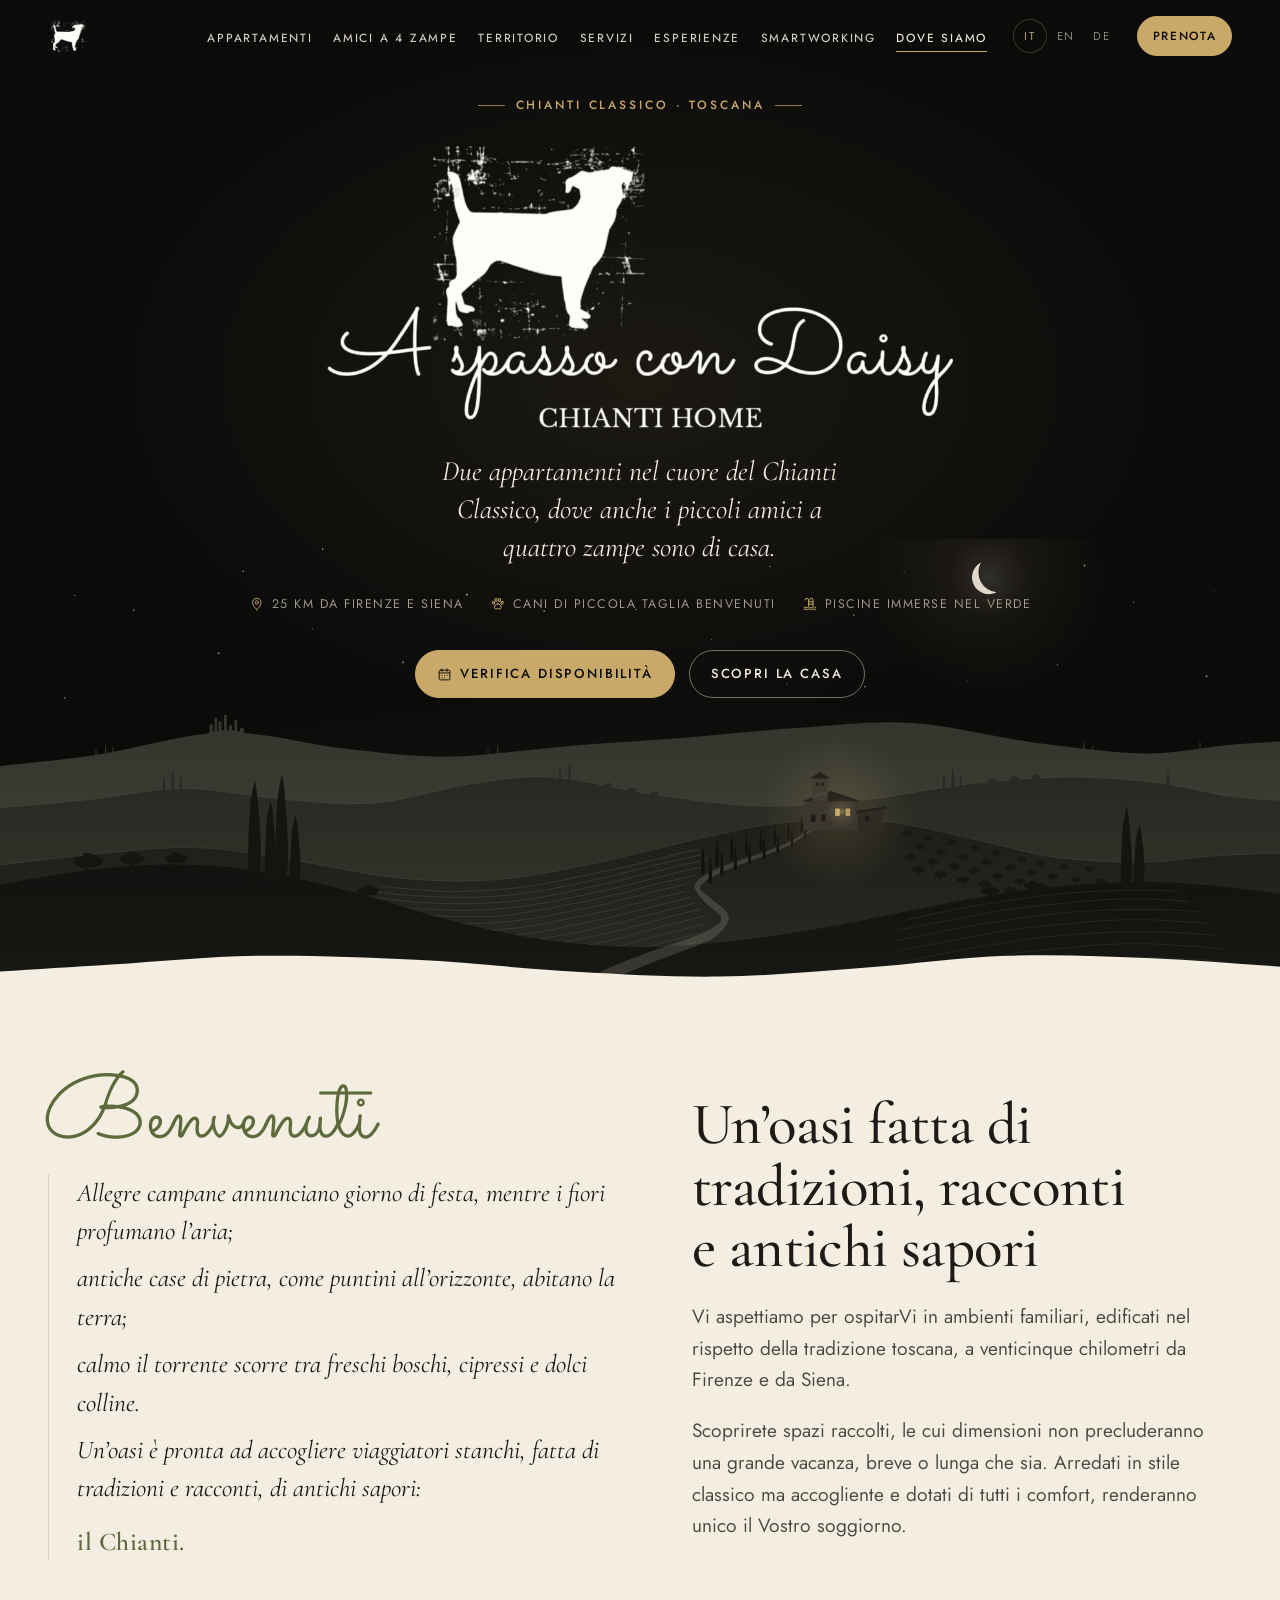
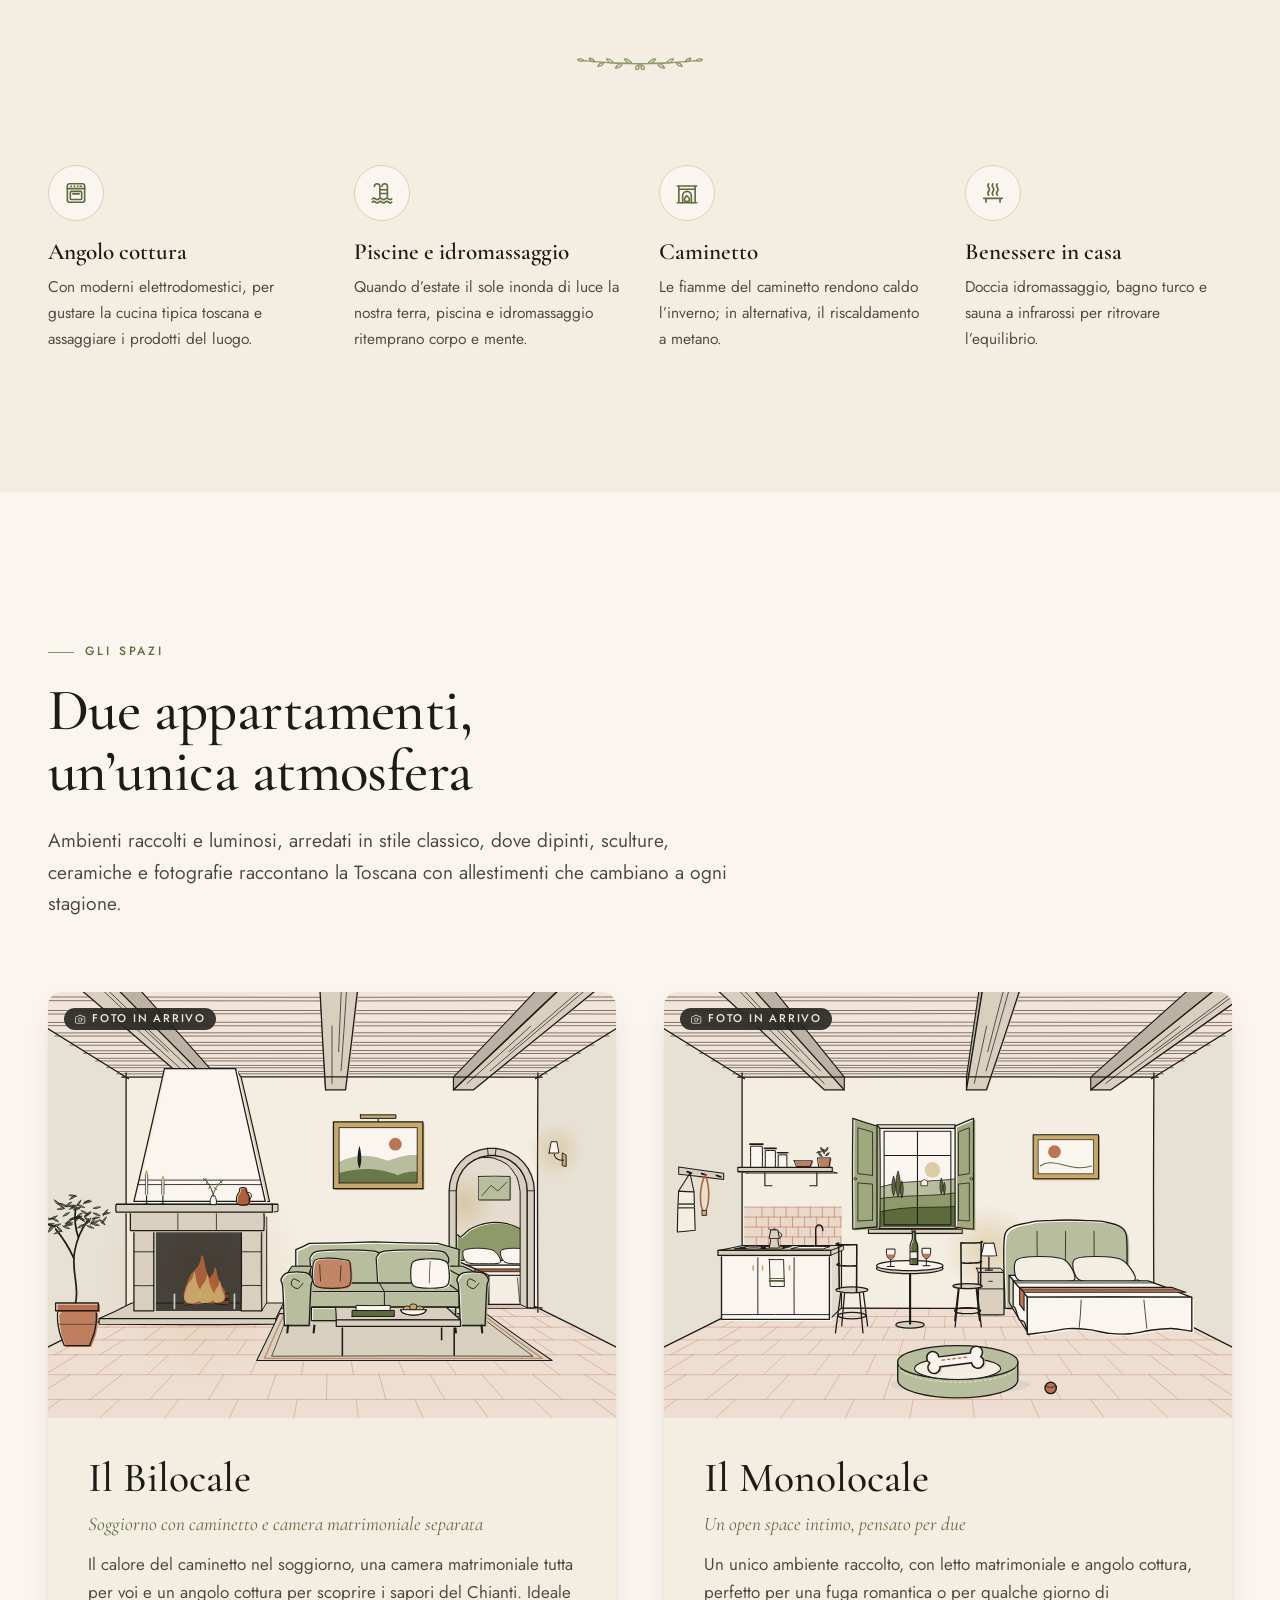
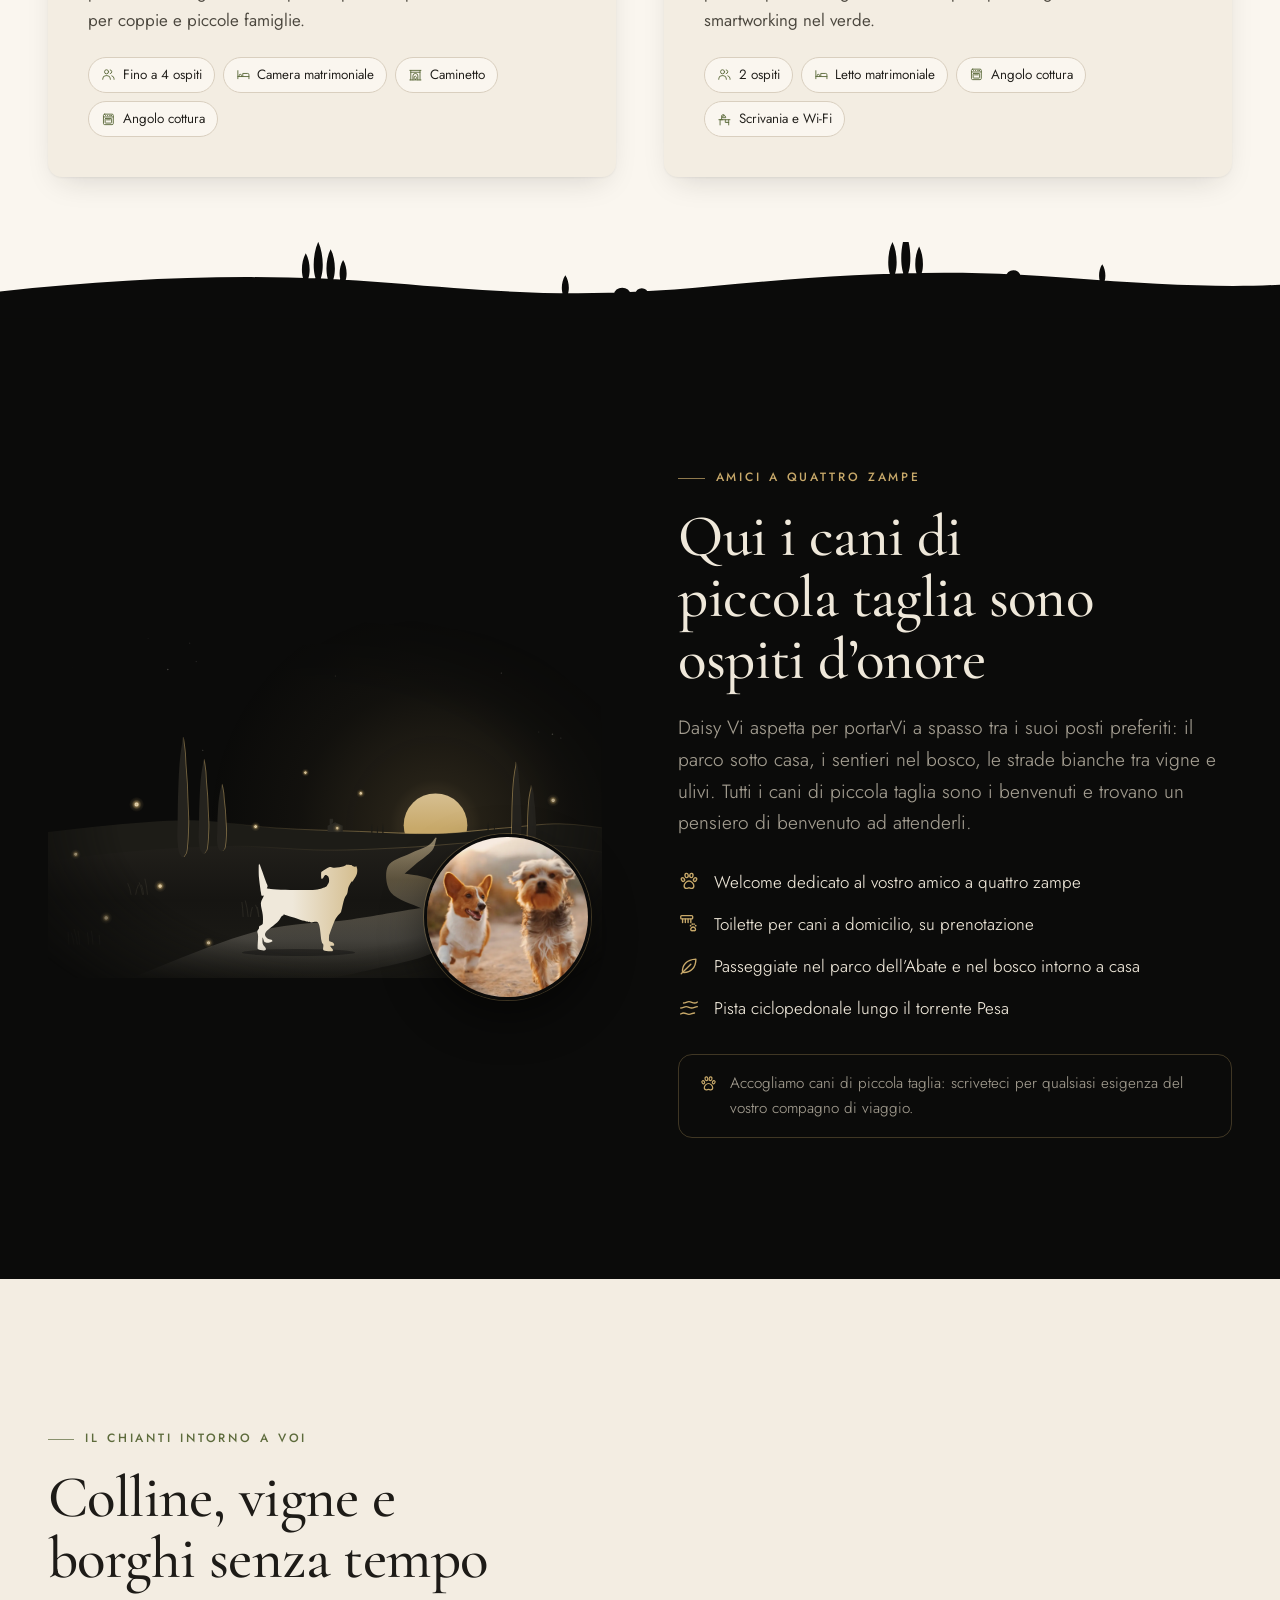
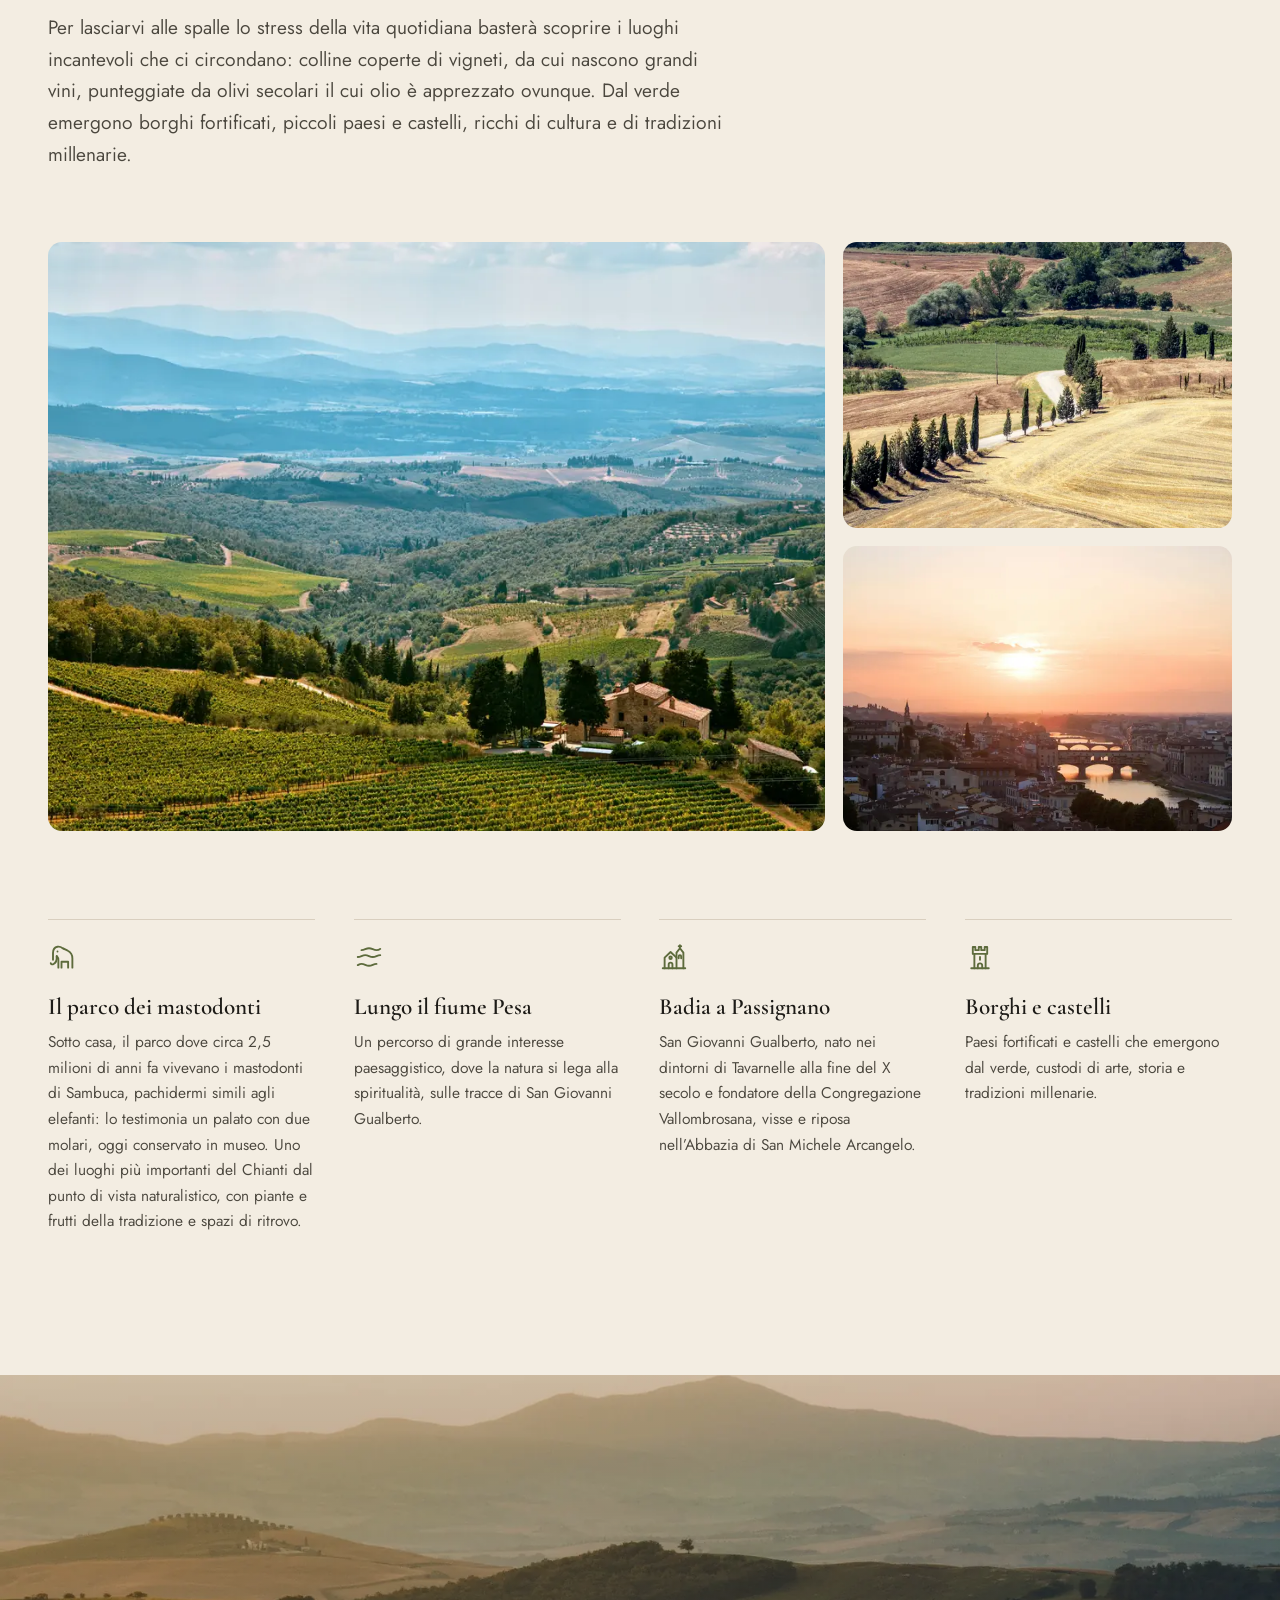
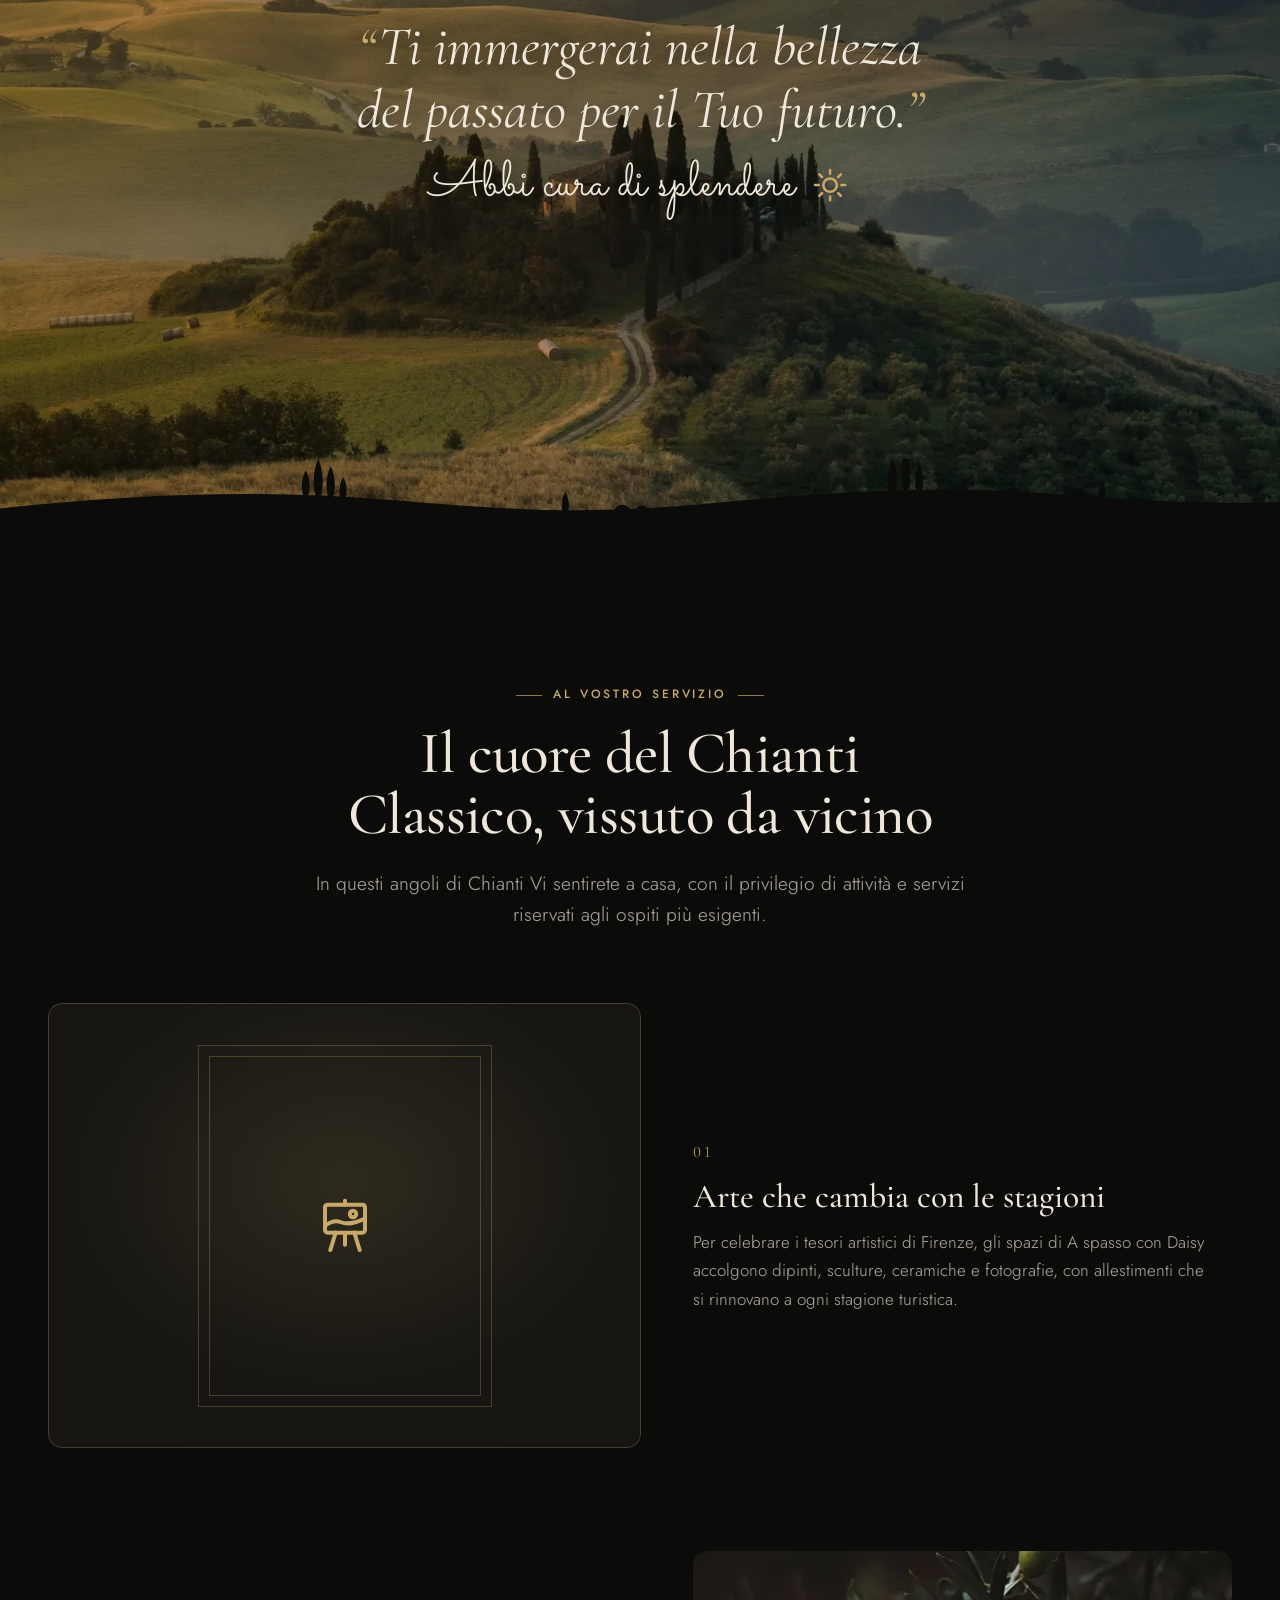
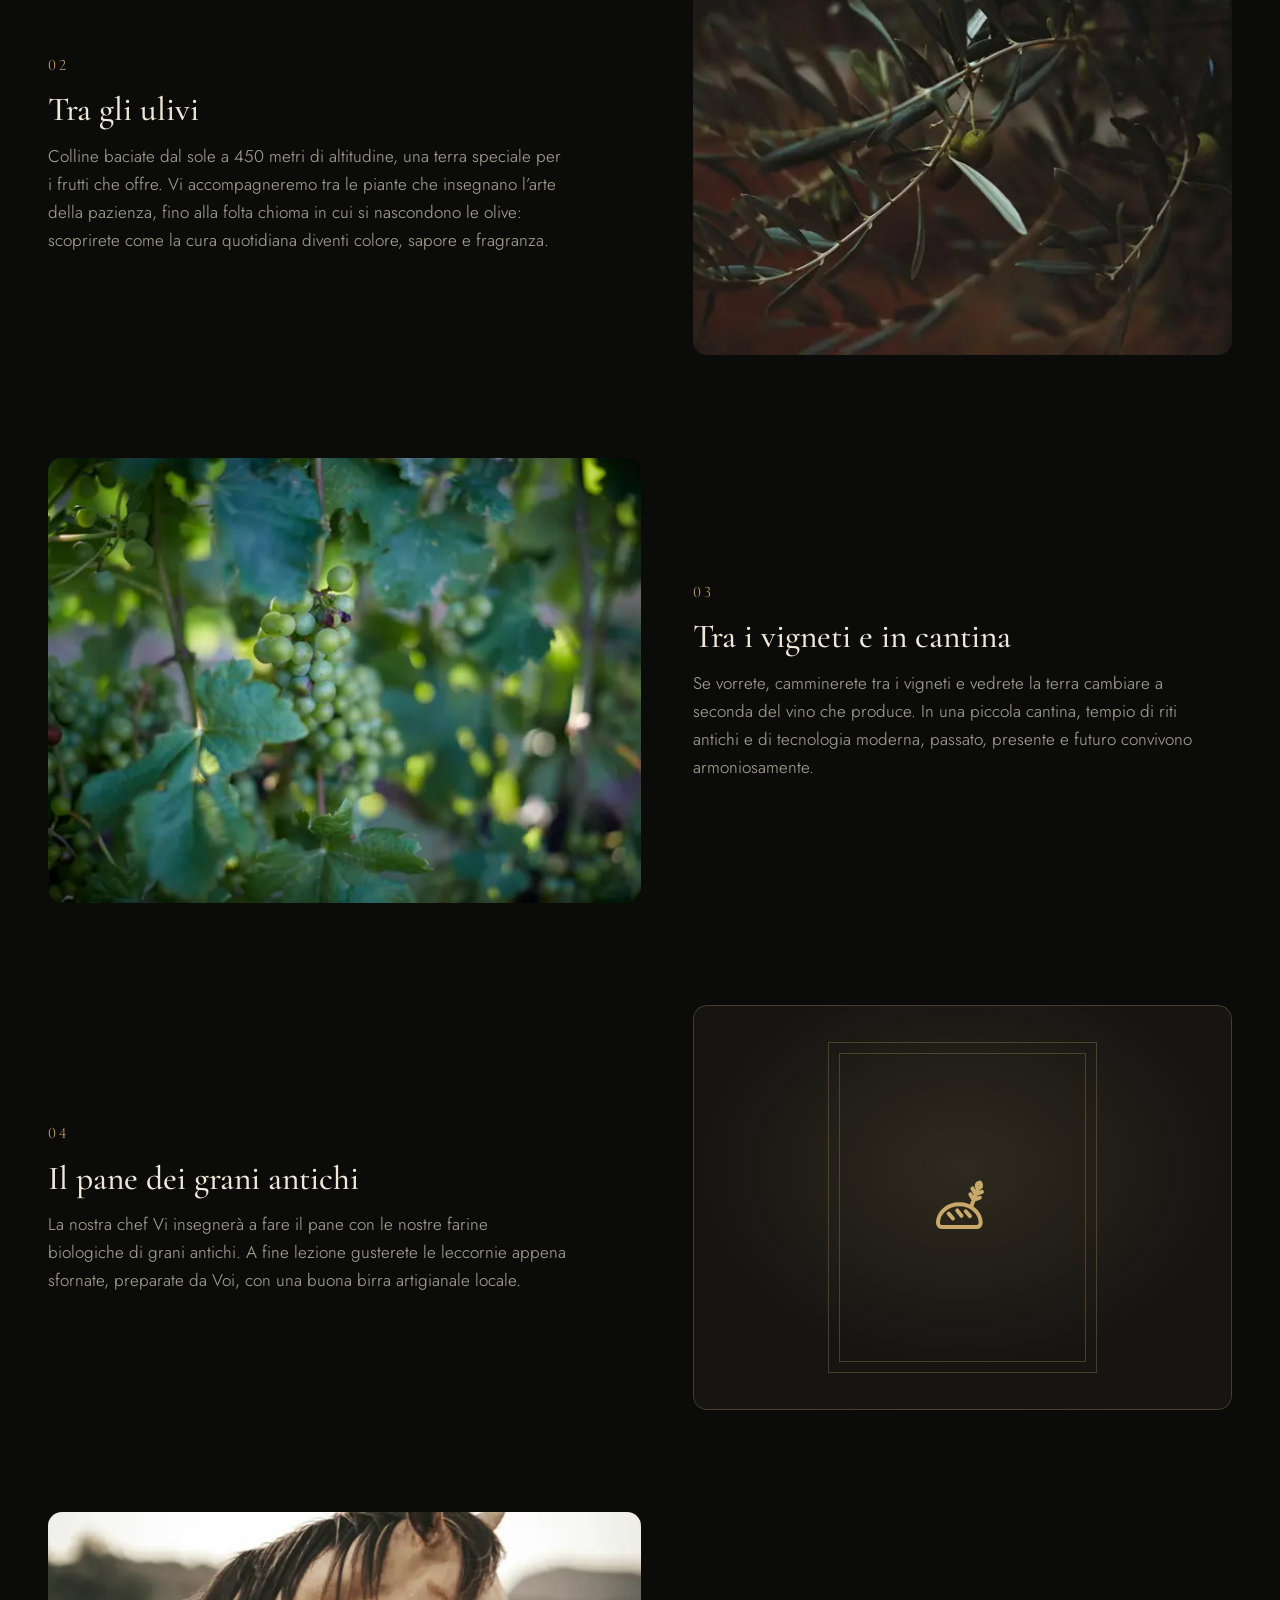
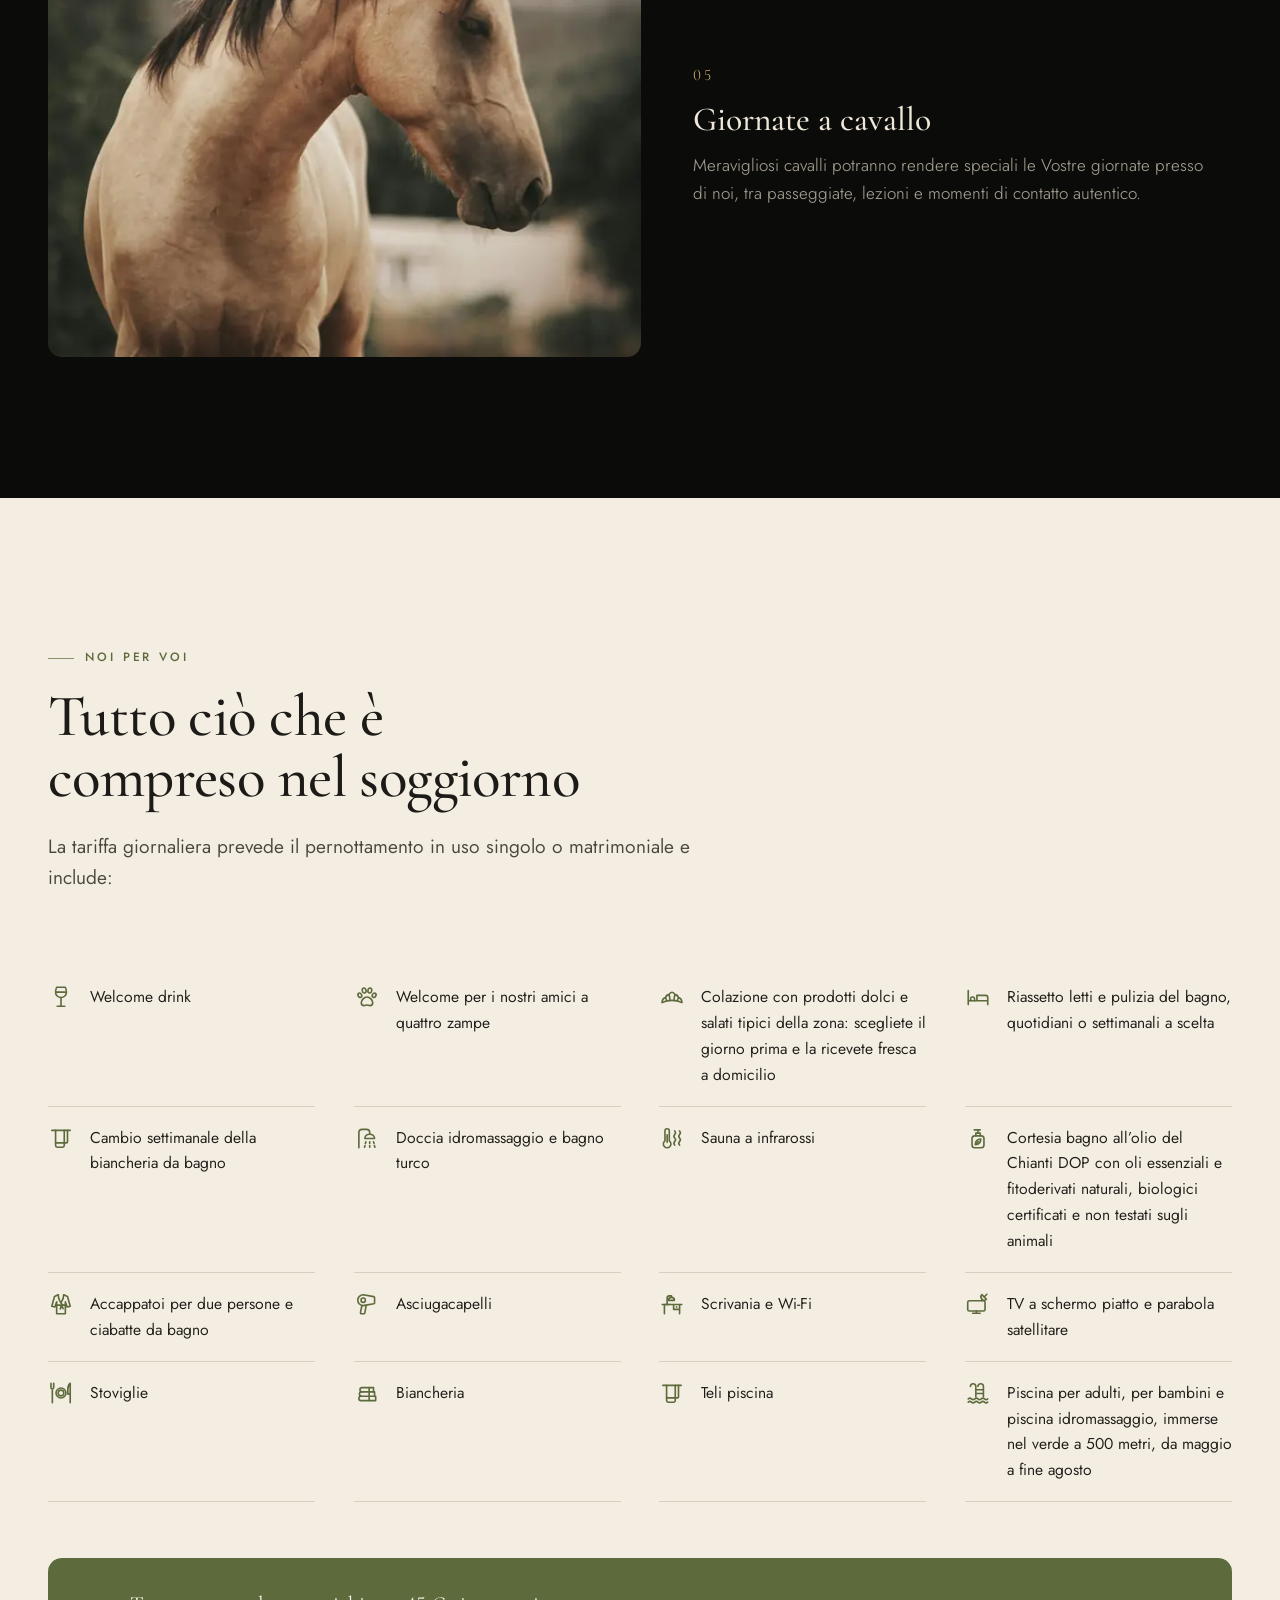
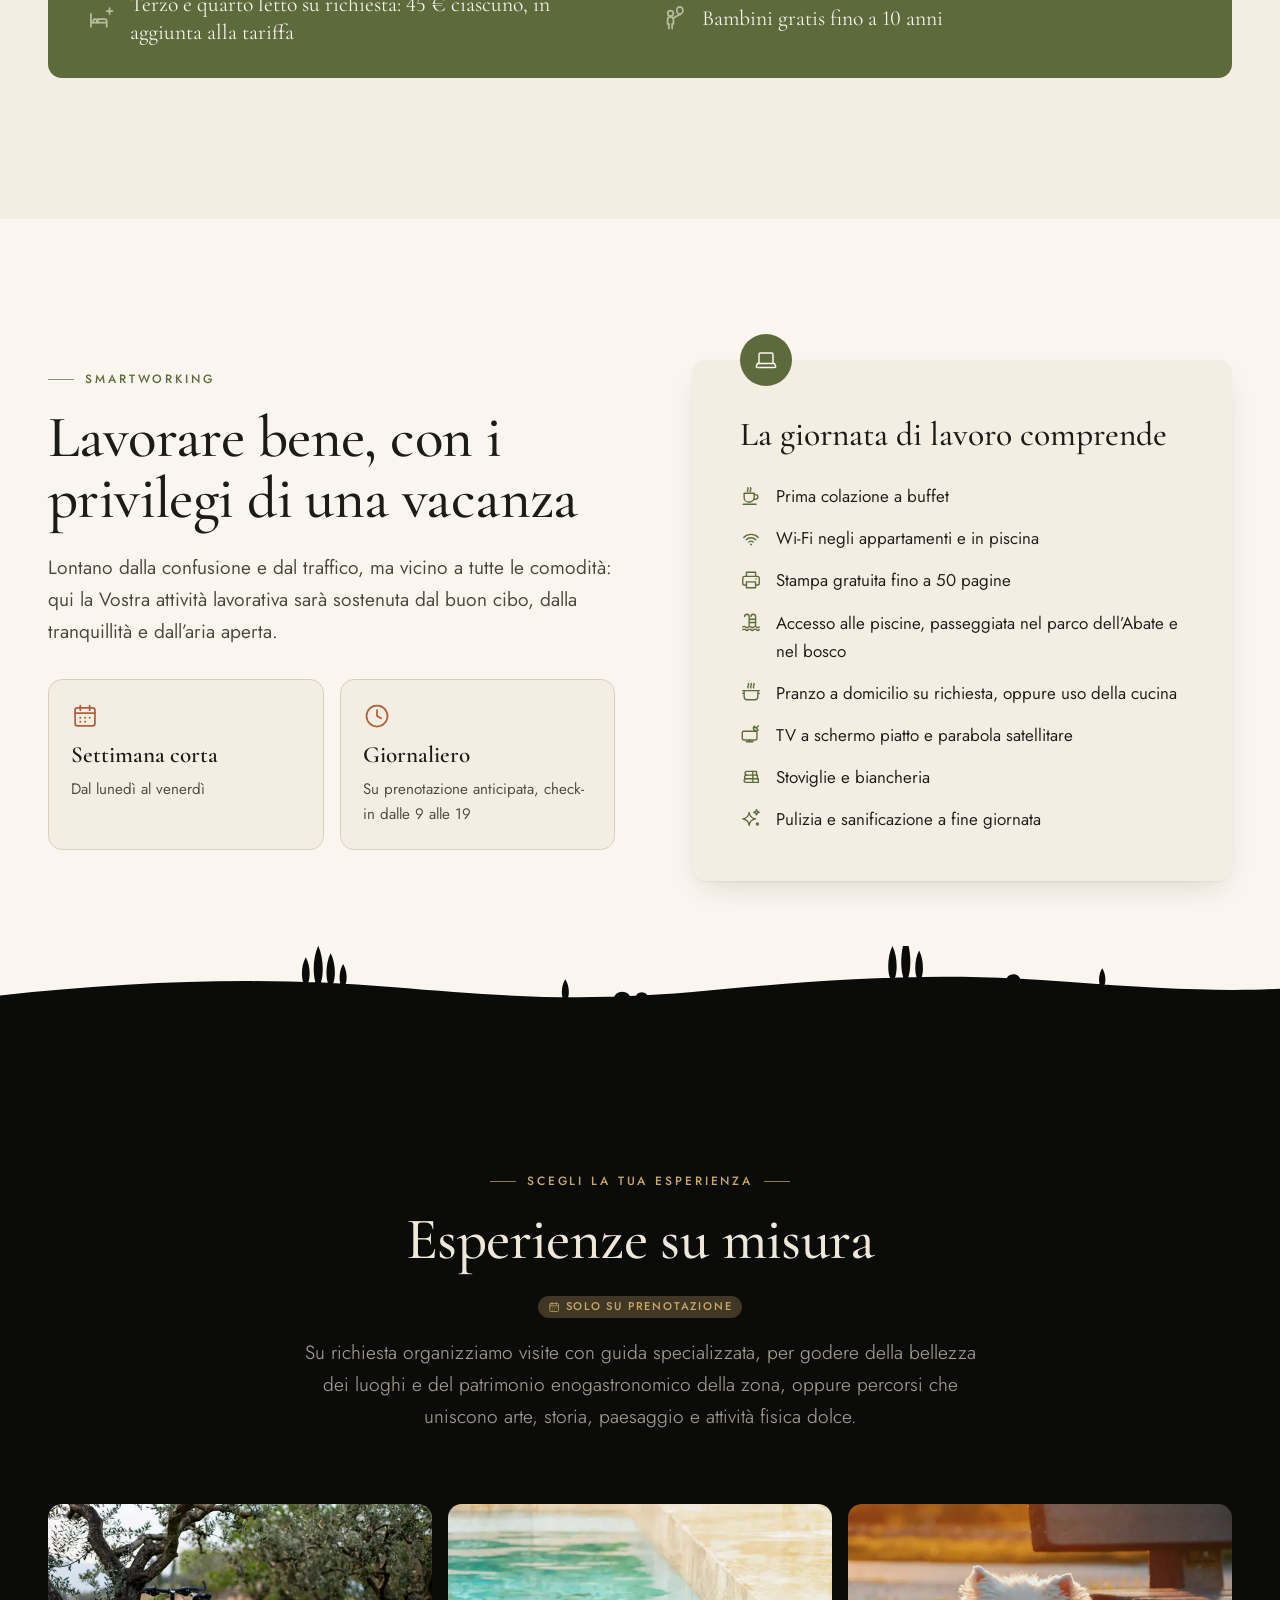
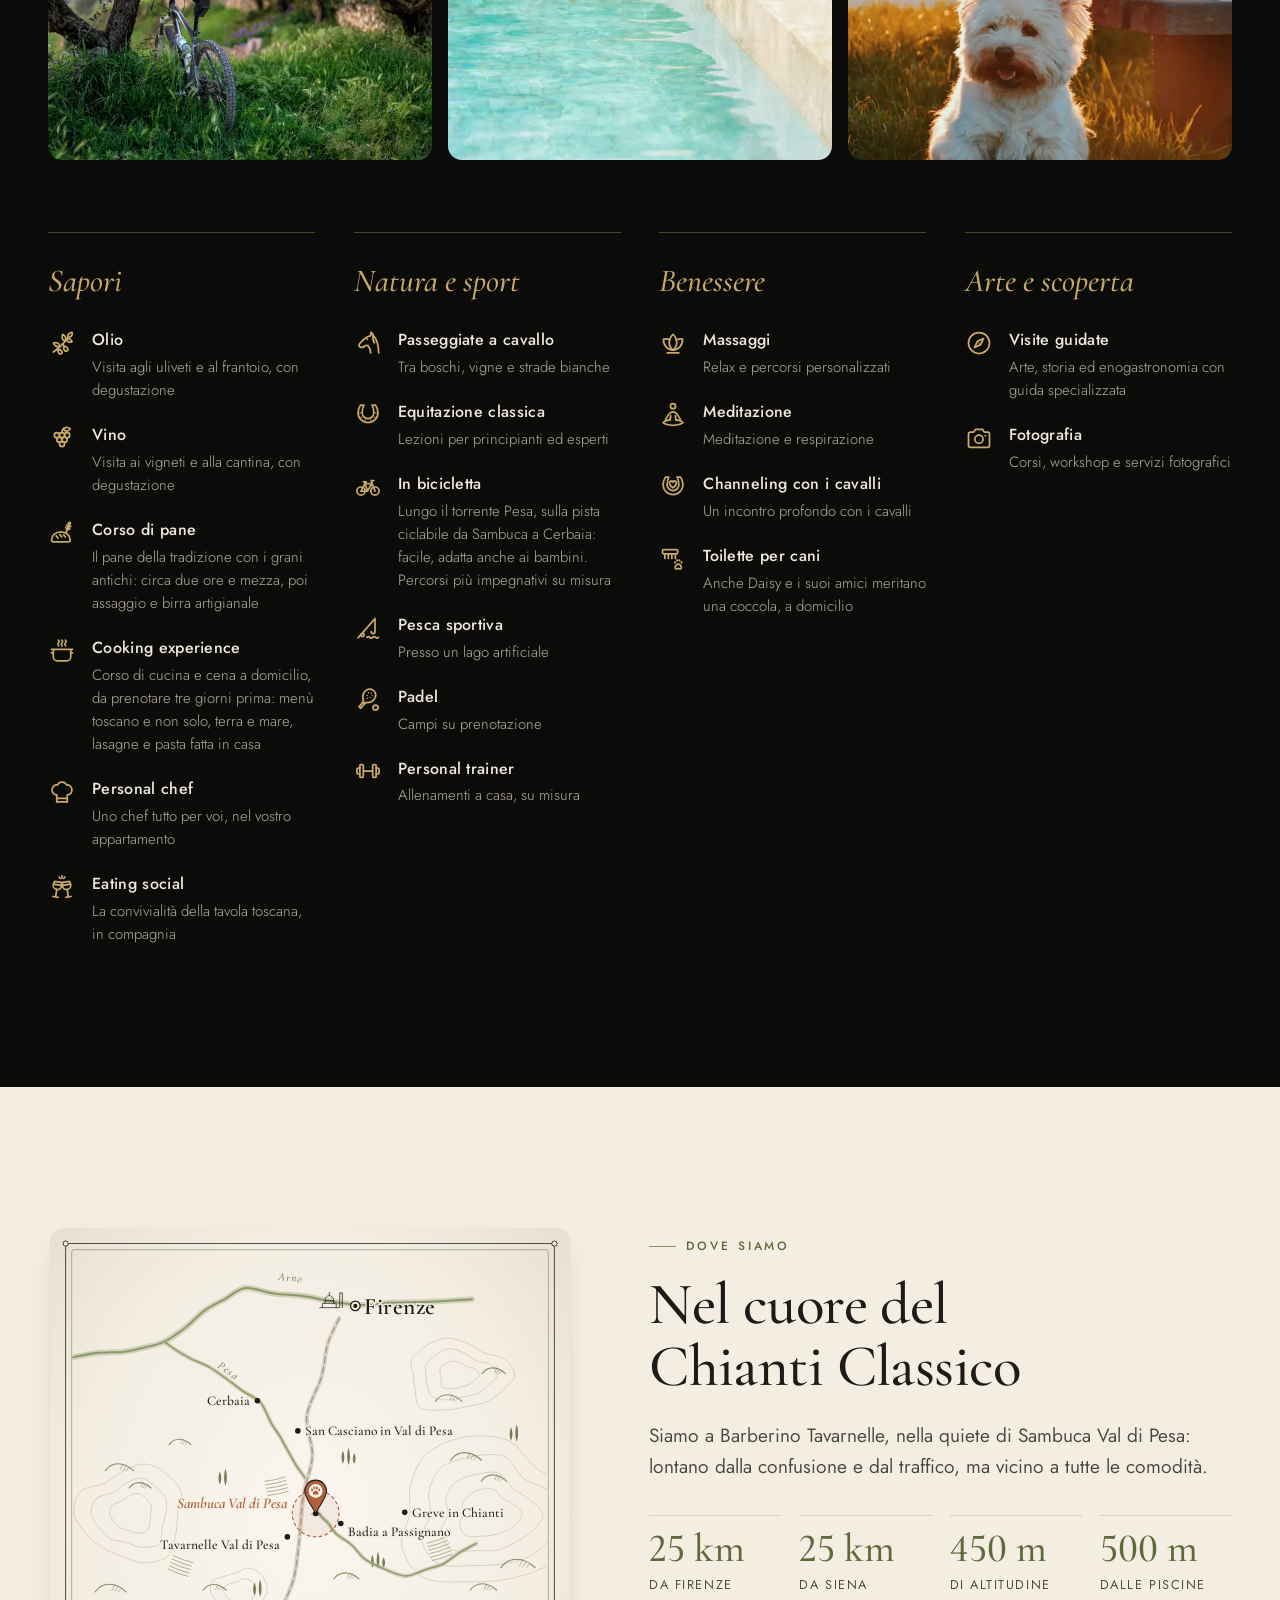
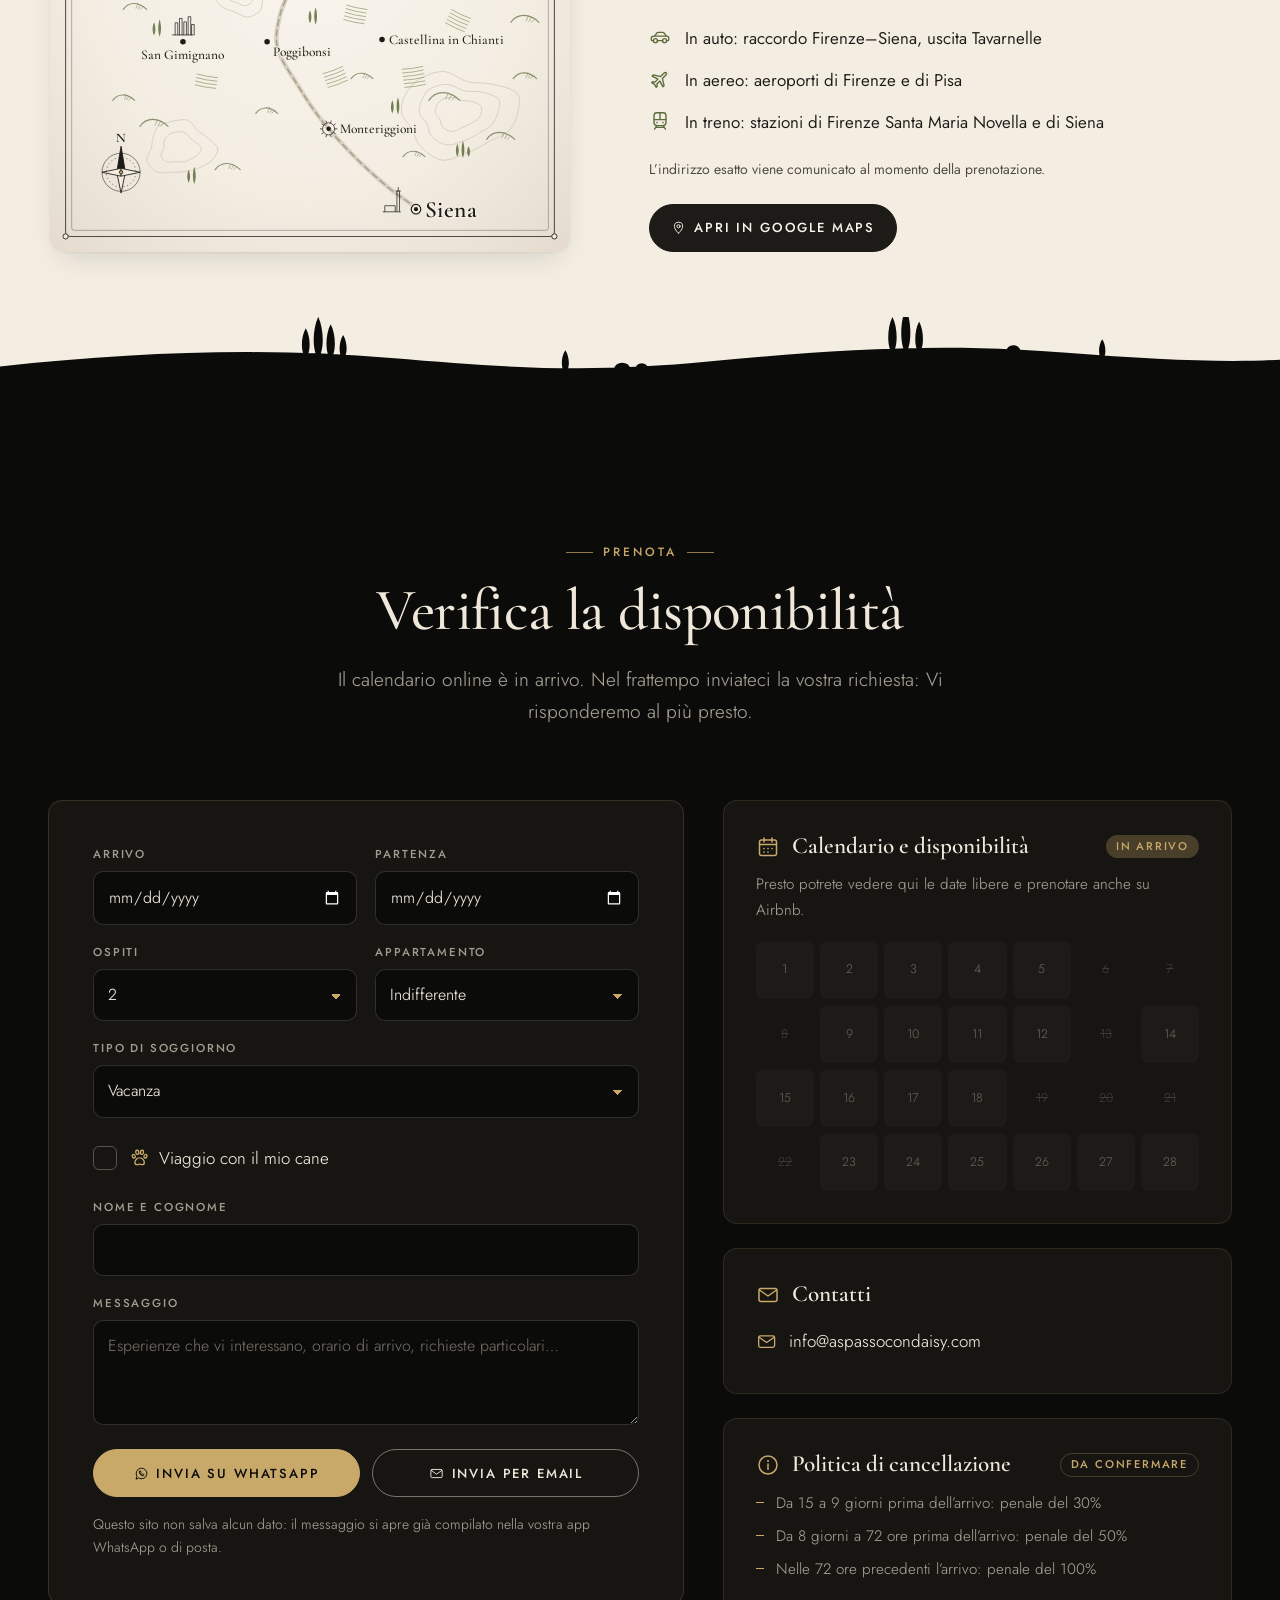
==== commit 5a6b974d: "Illustrazioni complete, revisione responsive e correzioni - Mappa del Chianti e Daisy sul sentiero i" ====
--- a/index.html
+++ b/index.html
@@ -103,21 +103,21 @@
         <a class="btn btn--ghost" href="#welcome">Scopri la casa</a>
       </div>
     </div>
-    <div class="hero__hills" role="img" aria-label="Colline del Chianti di notte, con cipressi, vigneti e un casale illuminato"><svg xmlns="http://www.w3.org/2000/svg" viewBox="0 0 1600 640" preserveAspectRatio="xMidYMax slice" role="img" aria-labelledby="t">
-<title id="t">Notturno sulle colline del Chianti</title>
+    <div class="hero__hills" role="img" aria-label="Colline del Chianti di notte, con cipressi, vigneti e un casale illuminato"><svg aria-hidden="true" focusable="false" xmlns="http://www.w3.org/2000/svg" viewBox="0 0 1600 640" preserveAspectRatio="xMidYMax slice">
+<title id="herohills-t">Notturno sulle colline del Chianti</title>
 <defs>
-<linearGradient id="g1" x1="0" y1="300" x2="0" y2="470" gradientUnits="userSpaceOnUse"><stop offset="0" stop-color="#34352d"/><stop offset="1" stop-color="#3e3f35"/></linearGradient>
-<linearGradient id="g2" x1="0" y1="365" x2="0" y2="520" gradientUnits="userSpaceOnUse"><stop offset="0" stop-color="#282922"/><stop offset="1" stop-color="#32332a"/></linearGradient>
-<linearGradient id="g3" x1="0" y1="415" x2="0" y2="590" gradientUnits="userSpaceOnUse"><stop offset="0" stop-color="#1e1e19"/><stop offset="1" stop-color="#282922"/></linearGradient>
-<linearGradient id="g4" x1="0" y1="470" x2="0" y2="640" gradientUnits="userSpaceOnUse"><stop offset="0" stop-color="#121210"/><stop offset="1" stop-color="#181814"/></linearGradient>
-<radialGradient id="moonGlow"><stop offset="0" stop-color="#efe8da" stop-opacity=".16"/><stop offset=".35" stop-color="#c8a96a" stop-opacity=".06"/><stop offset="1" stop-color="#c8a96a" stop-opacity="0"/></radialGradient>
-<radialGradient id="lamp"><stop offset="0" stop-color="#c8a96a" stop-opacity=".55"/><stop offset=".25" stop-color="#c8a96a" stop-opacity=".18"/><stop offset="1" stop-color="#c8a96a" stop-opacity="0"/></radialGradient>
-<path id="cy" d="M-1 3.5L1 3.5L4.5 0C4.8-1.3 5.2-1.7 5.6-4C6-6.3 6.5-10 6.8-14C7.1-18 7.5-23 7.5-28C7.4-33 6.8-38.7 6.5-44C6.2-49.3 6-55 5.6-60C5.1-65 4.4-69.7 4-74C3.5-78.3 3.4-82.5 3-86C2.5-89.5 1.8-92.7 1.3-95C.8-97.3.3-100 0-100C-.3-100-.2-97.3-.7-95C-1.2-92.7-2.2-89.5-2.8-86C-3.5-82.5-4.1-78.3-4.6-74C-5.1-69.7-5.4-65-5.7-60C-6-55-6.3-49.3-6.5-44C-6.7-38.7-6.7-33-6.8-28C-7-23-7.4-18-7.3-14C-7.2-10-6.5-6.3-6-4C-5.5-1.7-5-1.3-4.5 0Z"/>
-<path id="ol" fill-rule="evenodd" d="M-1.4 0C-1.1-2.4-1.9-4.2-3.4-6.4L-2.2-6.9C-1.4-5.7-.7-5.4-.1-6.8L1.3-6.7C.8-4.3 1.4-2.1 2.2 0ZM13.4-12C13-11 13.8-11.1 13.5-10.5C13.2-9.8 12.8-9.5 11.8-9C10.8-8.5 10-8.2 8.4-7.9C6.9-7.6 5.8-7.7 4.1-7.5C2.4-7.4 1.7-7.2 0-7.1C-1.7-7-2.9-6.9-4.6-7C-6.3-7.1-7.3-7.4-8.6-7.8C-9.9-8.3-10.2-8.6-10.9-9.2C-11.7-9.7-11.5-10-12.3-10.6C-13.1-11.1-14.6-11.2-14.8-12C-14.9-12.8-14-13.8-13.1-14.8C-12.3-15.9-12-16.6-10.6-17.2C-9.1-17.8-7.3-17-6-17.8C-4.8-18.6-5.4-20.3-4.1-21.1C-2.9-21.8-1.6-21.6 0-21.5C1.6-21.3 2.2-20.6 3.7-20.2C5.3-19.8 6.3-19.9 7.6-19.3C8.9-18.7 8.7-17.9 10.3-17.1C11.9-16.3 14.9-16.4 15.5-15.3C16.2-14.3 13.8-13 13.4-12Z"/>
-<clipPath id="c4"><use href="#h4"/></clipPath>
+<linearGradient id="herohills-g1" x1="0" y1="300" x2="0" y2="470" gradientUnits="userSpaceOnUse"><stop offset="0" stop-color="#34352d"/><stop offset="1" stop-color="#3e3f35"/></linearGradient>
+<linearGradient id="herohills-g2" x1="0" y1="365" x2="0" y2="520" gradientUnits="userSpaceOnUse"><stop offset="0" stop-color="#282922"/><stop offset="1" stop-color="#32332a"/></linearGradient>
+<linearGradient id="herohills-g3" x1="0" y1="415" x2="0" y2="590" gradientUnits="userSpaceOnUse"><stop offset="0" stop-color="#1e1e19"/><stop offset="1" stop-color="#282922"/></linearGradient>
+<linearGradient id="herohills-g4" x1="0" y1="470" x2="0" y2="640" gradientUnits="userSpaceOnUse"><stop offset="0" stop-color="#121210"/><stop offset="1" stop-color="#181814"/></linearGradient>
+<radialGradient id="herohills-moonGlow"><stop offset="0" stop-color="#efe8da" stop-opacity=".16"/><stop offset=".35" stop-color="#c8a96a" stop-opacity=".06"/><stop offset="1" stop-color="#c8a96a" stop-opacity="0"/></radialGradient>
+<radialGradient id="herohills-lamp"><stop offset="0" stop-color="#c8a96a" stop-opacity=".55"/><stop offset=".25" stop-color="#c8a96a" stop-opacity=".18"/><stop offset="1" stop-color="#c8a96a" stop-opacity="0"/></radialGradient>
+<path id="herohills-cy" d="M-1 3.5L1 3.5L4.5 0C4.8-1.3 5.2-1.7 5.6-4C6-6.3 6.5-10 6.8-14C7.1-18 7.5-23 7.5-28C7.4-33 6.8-38.7 6.5-44C6.2-49.3 6-55 5.6-60C5.1-65 4.4-69.7 4-74C3.5-78.3 3.4-82.5 3-86C2.5-89.5 1.8-92.7 1.3-95C.8-97.3.3-100 0-100C-.3-100-.2-97.3-.7-95C-1.2-92.7-2.2-89.5-2.8-86C-3.5-82.5-4.1-78.3-4.6-74C-5.1-69.7-5.4-65-5.7-60C-6-55-6.3-49.3-6.5-44C-6.7-38.7-6.7-33-6.8-28C-7-23-7.4-18-7.3-14C-7.2-10-6.5-6.3-6-4C-5.5-1.7-5-1.3-4.5 0Z"/>
+<path id="herohills-ol" fill-rule="evenodd" d="M-1.4 0C-1.1-2.4-1.9-4.2-3.4-6.4L-2.2-6.9C-1.4-5.7-.7-5.4-.1-6.8L1.3-6.7C.8-4.3 1.4-2.1 2.2 0ZM13.4-12C13-11 13.8-11.1 13.5-10.5C13.2-9.8 12.8-9.5 11.8-9C10.8-8.5 10-8.2 8.4-7.9C6.9-7.6 5.8-7.7 4.1-7.5C2.4-7.4 1.7-7.2 0-7.1C-1.7-7-2.9-6.9-4.6-7C-6.3-7.1-7.3-7.4-8.6-7.8C-9.9-8.3-10.2-8.6-10.9-9.2C-11.7-9.7-11.5-10-12.3-10.6C-13.1-11.1-14.6-11.2-14.8-12C-14.9-12.8-14-13.8-13.1-14.8C-12.3-15.9-12-16.6-10.6-17.2C-9.1-17.8-7.3-17-6-17.8C-4.8-18.6-5.4-20.3-4.1-21.1C-2.9-21.8-1.6-21.6 0-21.5C1.6-21.3 2.2-20.6 3.7-20.2C5.3-19.8 6.3-19.9 7.6-19.3C8.9-18.7 8.7-17.9 10.3-17.1C11.9-16.3 14.9-16.4 15.5-15.3C16.2-14.3 13.8-13 13.4-12Z"/>
+<clipPath id="herohills-c4"><use href="#herohills-h4"/></clipPath>
 </defs>
 <g class="sky">
-<circle cx="1236" cy="112" r="150" fill="url(#moonGlow)"/>
+<circle cx="1236" cy="112" r="150" fill="url(#herohills-moonGlow)"/>
 <path class="moon" d="M0-21A21 21 0 0 0 0 21A25 25 0 0 1 0-21Z" transform="translate(1236 112) rotate(-28)" fill="#efe8da" fill-opacity=".92"/>
 <circle class="star" cx="539.3" cy="56" r="1.3" fill="#efe8da" fill-opacity="0.35"/>
 <circle class="star" cx="167.2" cy="153" r="0.8" fill="#efe8da" fill-opacity="0.85"/>
@@ -155,32 +155,32 @@
 <circle class="star" cx="1209.2" cy="240.6" r="0.6" fill="#efe8da" fill-opacity="0.45"/>
 </g>
 <g class="layer-1">
-<path d="M-20 350C26.7 344.7 70 341.3 120 334C170 326.7 228.3 307.3 280 306C331.7 304.7 383.3 321 430 326C476.7 331 511.7 336.7 560 336C608.3 335.3 670 326 720 322C770 318 813.3 315.7 860 312C906.7 308.3 953.3 303 1000 300C1046.7 297 1091.7 291 1140 294C1188.3 297 1241.7 311.7 1290 318C1338.3 324.3 1390 331.3 1430 332C1470 332.7 1498.3 324.7 1530 322C1561.7 319.3 1590 318 1620 316L1620 760L-20 760Z" fill="url(#g1)"/>
-<g fill="#34352d"><use href="#cy" transform="translate(120 336)scale(.11)"/><use href="#cy" transform="translate(132 334.2)scale(.14)"/><use href="#cy" transform="translate(141 332.7)scale(.1)"/><use href="#cy" transform="translate(610 335.1)scale(.1)"/><use href="#cy" transform="translate(622 333.9)scale(.13)"/><use href="#cy" transform="translate(1355 328.3)scale(.12)"/><use href="#cy" transform="translate(1366 329.5)scale(.09)"/><use href="#cy" transform="translate(1500 327.8)scale(.12)"/><rect x="262" y="295.9" width="4" height="14"/><rect x="268" y="287.6" width="3.4" height="22"/><rect x="273" y="292.1" width="4" height="17"/><rect x="280" y="284" width="3.6" height="25"/><rect x="286" y="296.9" width="4" height="12"/><rect x="293" y="290.1" width="3.4" height="19"/><rect x="300" y="300.5" width="5" height="9"/><path d="M254 310.2Q282 295.9 314 309.5Z"/></g>
+<path d="M-20 350C26.7 344.7 70 341.3 120 334C170 326.7 228.3 307.3 280 306C331.7 304.7 383.3 321 430 326C476.7 331 511.7 336.7 560 336C608.3 335.3 670 326 720 322C770 318 813.3 315.7 860 312C906.7 308.3 953.3 303 1000 300C1046.7 297 1091.7 291 1140 294C1188.3 297 1241.7 311.7 1290 318C1338.3 324.3 1390 331.3 1430 332C1470 332.7 1498.3 324.7 1530 322C1561.7 319.3 1590 318 1620 316L1620 760L-20 760Z" fill="url(#herohills-g1)"/>
+<g fill="#34352d"><use href="#herohills-cy" transform="translate(120 336)scale(.11)"/><use href="#herohills-cy" transform="translate(132 334.2)scale(.14)"/><use href="#herohills-cy" transform="translate(141 332.7)scale(.1)"/><use href="#herohills-cy" transform="translate(610 335.1)scale(.1)"/><use href="#herohills-cy" transform="translate(622 333.9)scale(.13)"/><use href="#herohills-cy" transform="translate(1355 328.3)scale(.12)"/><use href="#herohills-cy" transform="translate(1366 329.5)scale(.09)"/><use href="#herohills-cy" transform="translate(1500 327.8)scale(.12)"/><rect x="262" y="295.9" width="4" height="14"/><rect x="268" y="287.6" width="3.4" height="22"/><rect x="273" y="292.1" width="4" height="17"/><rect x="280" y="284" width="3.6" height="25"/><rect x="286" y="296.9" width="4" height="12"/><rect x="293" y="290.1" width="3.4" height="19"/><rect x="300" y="300.5" width="5" height="9"/><path d="M254 310.2Q282 295.9 314 309.5Z"/></g>
 </g>
 <g class="layer-2">
-<path d="M-20 402C23.3 398 68.3 394.3 110 390C151.7 385.7 188.3 376 230 376C271.7 376 320 387 360 390C400 393 431.7 397.3 470 394C508.3 390.7 553.3 375.3 590 370C626.7 364.7 651.7 359.7 690 362C728.3 364.3 776.7 378 820 384C863.3 390 906.7 397 950 398C993.3 399 1038.3 394.3 1080 390C1121.7 385.7 1160 376.7 1200 372C1240 367.3 1280 362.7 1320 362C1360 361.3 1403.3 364 1440 368C1476.7 372 1510 382 1540 386C1570 390 1593.3 390 1620 392L1620 760L-20 760Z" fill="url(#g2)"/>
+<path d="M-20 402C23.3 398 68.3 394.3 110 390C151.7 385.7 188.3 376 230 376C271.7 376 320 387 360 390C400 393 431.7 397.3 470 394C508.3 390.7 553.3 375.3 590 370C626.7 364.7 651.7 359.7 690 362C728.3 364.3 776.7 378 820 384C863.3 390 906.7 397 950 398C993.3 399 1038.3 394.3 1080 390C1121.7 385.7 1160 376.7 1200 372C1240 367.3 1280 362.7 1320 362C1360 361.3 1403.3 364 1440 368C1476.7 372 1510 382 1540 386C1570 390 1593.3 390 1620 392L1620 760L-20 760Z" fill="url(#herohills-g2)"/>
 <path d="M-20 402C23.3 398 68.3 394.3 110 390C151.7 385.7 188.3 376 230 376C271.7 376 320 387 360 390C400 393 431.7 397.3 470 394C508.3 390.7 553.3 375.3 590 370C626.7 364.7 651.7 359.7 690 362C728.3 364.3 776.7 378 820 384C863.3 390 906.7 397 950 398C993.3 399 1038.3 394.3 1080 390C1121.7 385.7 1160 376.7 1200 372C1240 367.3 1280 362.7 1320 362C1360 361.3 1403.3 364 1440 368C1476.7 372 1510 382 1540 386C1570 390 1593.3 390 1620 392" fill="none" stroke="#efe8da" stroke-opacity=".06" stroke-width="1.2"/>
-<g fill="#282922"><use href="#cy" transform="translate(205 379)scale(.2)"/><use href="#cy" transform="translate(216 378.4)scale(.26)"/><use href="#cy" transform="translate(226 378)scale(.18)"/><use href="#cy" transform="translate(700 364.7)scale(.17)"/><use href="#cy" transform="translate(712 366.2)scale(.22)"/><use href="#cy" transform="translate(1180 376.8)scale(.2)"/><use href="#cy" transform="translate(1191 375.1)scale(.25)"/><use href="#cy" transform="translate(1201 374)scale(.17)"/><use href="#cy" transform="translate(1460 372.6)scale(.19)"/><use href="#ol" transform="translate(760 377)scale(.38)"/><use href="#ol" transform="translate(790 383)scale(.38)"/><use href="#ol" transform="translate(818 387.5)scale(.38)"/><use href="#ol" transform="translate(1240 371.6)scale(.38)"/><use href="#ol" transform="translate(1268 368.7)scale(.38)"/><use href="#ol" transform="translate(1295 366.8)scale(.38)"/></g>
+<g fill="#282922"><use href="#herohills-cy" transform="translate(205 379)scale(.2)"/><use href="#herohills-cy" transform="translate(216 378.4)scale(.26)"/><use href="#herohills-cy" transform="translate(226 378)scale(.18)"/><use href="#herohills-cy" transform="translate(700 364.7)scale(.17)"/><use href="#herohills-cy" transform="translate(712 366.2)scale(.22)"/><use href="#herohills-cy" transform="translate(1180 376.8)scale(.2)"/><use href="#herohills-cy" transform="translate(1191 375.1)scale(.25)"/><use href="#herohills-cy" transform="translate(1201 374)scale(.17)"/><use href="#herohills-cy" transform="translate(1460 372.6)scale(.19)"/><use href="#herohills-ol" transform="translate(760 377)scale(.38)"/><use href="#herohills-ol" transform="translate(790 383)scale(.38)"/><use href="#herohills-ol" transform="translate(818 387.5)scale(.38)"/><use href="#herohills-ol" transform="translate(1240 371.6)scale(.38)"/><use href="#herohills-ol" transform="translate(1268 368.7)scale(.38)"/><use href="#herohills-ol" transform="translate(1295 366.8)scale(.38)"/></g>
 </g>
 <g class="layer-3">
-<path d="M-20 474C26.7 468.7 75 462 120 458C165 454 206.7 448.3 250 450C293.3 451.7 338.3 461.7 380 468C421.7 474.3 460 484.3 500 488C540 491.7 580 493 620 490C660 487 700 478 740 470C780 462 823.3 450.2 860 442C896.7 433.8 930 425.5 960 421C990 416.5 1013.3 415.3 1040 415C1066.7 414.7 1090 414.8 1120 419C1150 423.2 1186.7 432.8 1220 440C1253.3 447.2 1285 457.3 1320 462C1355 466.7 1396.7 468.3 1430 468C1463.3 467.7 1488.3 462 1520 460C1551.7 458 1586.7 457.3 1620 456L1620 760L-20 760Z" fill="url(#g3)"/>
+<path d="M-20 474C26.7 468.7 75 462 120 458C165 454 206.7 448.3 250 450C293.3 451.7 338.3 461.7 380 468C421.7 474.3 460 484.3 500 488C540 491.7 580 493 620 490C660 487 700 478 740 470C780 462 823.3 450.2 860 442C896.7 433.8 930 425.5 960 421C990 416.5 1013.3 415.3 1040 415C1066.7 414.7 1090 414.8 1120 419C1150 423.2 1186.7 432.8 1220 440C1253.3 447.2 1285 457.3 1320 462C1355 466.7 1396.7 468.3 1430 468C1463.3 467.7 1488.3 462 1520 460C1551.7 458 1586.7 457.3 1620 456L1620 760L-20 760Z" fill="url(#herohills-g3)"/>
 <path d="M-20 474C26.7 468.7 75 462 120 458C165 454 206.7 448.3 250 450C293.3 451.7 338.3 461.7 380 468C421.7 474.3 460 484.3 500 488C540 491.7 580 493 620 490C660 487 700 478 740 470C780 462 823.3 450.2 860 442C896.7 433.8 930 425.5 960 421C990 416.5 1013.3 415.3 1040 415C1066.7 414.7 1090 414.8 1120 419C1150 423.2 1186.7 432.8 1220 440C1253.3 447.2 1285 457.3 1320 462C1355 466.7 1396.7 468.3 1430 468C1463.3 467.7 1488.3 462 1520 460C1551.7 458 1586.7 457.3 1620 456" fill="none" stroke="#efe8da" stroke-opacity=".07" stroke-width="1.2"/>
-<clipPath id="pA"><path d="M492 478C507 458.5 533.7 484.2 560 483C586.3 481.8 616.7 476 650 471C683.3 466 726.7 457.5 760 453C793.3 448.5 829.3 441.8 850 444C870.7 446.2 882.7 457.2 884 466C885.3 474.8 861 488.7 858 497C855 505.3 861.8 509.2 866 516C870.2 522.8 882.3 530.3 883 538C883.7 545.7 877.2 551.7 870 562C862.8 572.3 906.7 593.7 840 600C773.3 606.3 528 620.3 470 600C412 579.7 477 497.5 492 478Z"/></clipPath>
-<g clip-path="url(#pA)" fill="none" stroke="#3b3d30" stroke-width="1.1" stroke-linecap="round"><path d="M470 497 494 500 518 502 542 504 566 505 590 504 614 503 638 501 662 498 686 494 710 489 734 484 758 479 782 474 806 468 830 462 854 456 878 451 902 445 902 445"/><path d="M470 505 494 508 518 510 542 511 566 512 590 512 614 511 638 509 662 506 686 502 710 497 734 492 758 487 782 481 806 475 830 469 854 464 878 458 902 453 902 453"/><path d="M470 512 494 515 518 518 542 519 566 520 590 520 614 519 638 517 662 514 686 510 710 505 734 500 758 495 782 489 806 483 830 477 854 471 878 466 902 460 902 460"/><path d="M470 520 494 523 518 526 542 527 566 528 590 528 614 527 638 525 662 522 686 518 710 513 734 508 758 503 782 497 806 491 830 485 854 479 878 474 902 468 902 468"/><path d="M470 528 494 531 518 534 542 535 566 536 590 536 614 536 638 534 662 530 686 526 710 521 734 517 758 511 782 506 806 499 830 493 854 488 878 482 902 476 902 476"/><path d="M470 536 494 540 518 542 542 544 566 545 590 545 614 544 638 542 662 539 686 535 710 530 734 525 758 520 782 514 806 508 830 502 854 496 878 490 902 484 902 484"/><path d="M470 545 494 548 518 551 542 553 566 554 590 554 614 553 638 551 662 548 686 544 710 539 734 534 758 529 782 523 806 517 830 511 854 505 878 499 902 493 902 493"/><path d="M470 553 494 557 518 560 542 562 566 563 590 563 614 562 638 560 662 557 686 553 710 548 734 543 758 538 782 532 806 526 830 520 854 514 878 508 902 502 902 502"/><path d="M470 562 494 566 518 569 542 571 566 572 590 572 614 572 638 570 662 567 686 562 710 558 734 553 758 547 782 542 806 535 830 529 854 523 878 517 902 511 902 511"/><path d="M470 572 494 576 518 578 542 580 566 582 590 582 614 581 638 579 662 576 686 572 710 567 734 562 758 557 782 551 806 545 830 538 854 532 878 526 902 520 902 520"/><path d="M470 581 494 585 518 588 542 590 566 591 590 592 614 591 638 589 662 586 686 582 710 577 734 572 758 567 782 561 806 554 830 548 854 542 878 536 902 530 902 530"/><path d="M470 591 494 595 518 598 542 600 566 601 590 602 614 601 638 599 662 596 686 592 710 587 734 582 758 577 782 571 806 564 830 558 854 552 878 546 902 539 902 539"/><path d="M470 601 494 605 518 608 542 610 566 612 590 612 614 612 638 610 662 607 686 603 710 598 734 593 758 587 782 581 806 575 830 568 854 562 878 556 902 549 902 549"/><path d="M470 611 494 615 518 618 542 621 566 622 590 623 614 622 638 620 662 617 686 613 710 608 734 603 758 598 782 592 806 585 830 579 854 572 878 566 902 560 902 560"/><path d="M470 622 494 626 518 629 542 631 566 633 590 633 614 633 638 631 662 628 686 624 710 619 734 614 758 609 782 603 806 596 830 589 854 583 878 576 902 570 902 570"/></g>
-<g fill="#17170f"><use href="#ol" transform="translate(1133.1 437.2)scale(.42)"/><use href="#ol" transform="translate(1160.3 442.7)scale(.42)"/><use href="#ol" transform="translate(1188.6 449.1)scale(.42)"/><use href="#ol" transform="translate(1218.7 455.5)scale(.42)"/><use href="#ol" transform="translate(1244.2 461.8)scale(.42)"/><use href="#ol" transform="translate(1277.4 469.7)scale(.42)"/><use href="#ol" transform="translate(1300.4 474.6)scale(.42)"/><use href="#ol" transform="translate(1330 479.3)scale(.42)"/><use href="#ol" transform="translate(1361.8 482)scale(.42)"/><use href="#ol" transform="translate(1149.6 455)scale(.47)"/><use href="#ol" transform="translate(1175.2 461.1)scale(.47)"/><use href="#ol" transform="translate(1203.7 467.6)scale(.47)"/><use href="#ol" transform="translate(1233 473.8)scale(.47)"/><use href="#ol" transform="translate(1262.8 481.1)scale(.47)"/><use href="#ol" transform="translate(1289 487.5)scale(.47)"/><use href="#ol" transform="translate(1315.5 492.3)scale(.47)"/><use href="#ol" transform="translate(1345.1 495.7)scale(.47)"/><use href="#ol" transform="translate(1375.3 497.9)scale(.47)"/><use href="#ol" transform="translate(1137.6 468.1)scale(.52)"/><use href="#ol" transform="translate(1165.5 473.8)scale(.52)"/><use href="#ol" transform="translate(1193.4 480.3)scale(.52)"/><use href="#ol" transform="translate(1217.2 485.5)scale(.52)"/><use href="#ol" transform="translate(1246.7 492.4)scale(.52)"/><use href="#ol" transform="translate(1274.5 499.1)scale(.52)"/><use href="#ol" transform="translate(1302.4 505.1)scale(.52)"/><use href="#ol" transform="translate(1329.9 509.3)scale(.52)"/><use href="#ol" transform="translate(1360 512)scale(.52)"/><use href="#ol" transform="translate(1148.6 485)scale(.57)"/><use href="#ol" transform="translate(1175.3 491.1)scale(.57)"/><use href="#ol" transform="translate(1203.8 497.6)scale(.57)"/><use href="#ol" transform="translate(1230.7 503.2)scale(.57)"/><use href="#ol" transform="translate(1262.7 511.1)scale(.57)"/><use href="#ol" transform="translate(1291.6 518.1)scale(.57)"/><use href="#ol" transform="translate(1317.9 522.6)scale(.57)"/><use href="#ol" transform="translate(1344.2 525.7)scale(.57)"/><use href="#ol" transform="translate(1371.5 527.7)scale(.57)"/></g>
-<path id="road" d="M694.3 653.9C712.4 643.6 730.4 632.3 748.5 623.1C766.5 613.8 785 605.9 802.6 598.5C820.3 591.1 838.9 585.2 854.3 578.8C869.7 572.5 885.7 567.9 895.1 560.6C904.6 553.3 912.1 543.1 910.8 535.1C909.5 527 893.1 518.3 887.2 512.2C881.3 506.1 873.3 503.4 875.4 498.3C877.4 493.2 887.4 487.5 899.3 481.7C911.2 475.9 932.6 468.9 946.9 463.2C961.1 457.6 974.8 452.5 984.8 447.7C994.7 442.8 1000.7 437.8 1006.6 434.1C1012.6 430.4 1015.8 428.4 1020.3 425.6L1019.7 424.4C1014.9 426.9 1011.4 428.6 1005.4 431.9C999.3 435.2 993.3 439.9 983.2 444.3C973.2 448.8 959.6 453.4 945.1 458.8C930.7 464.1 909.4 470.1 896.7 476.3C883.9 482.5 871.3 488.8 868.6 495.7C866 502.6 875.4 510.9 880.8 517.8C886.2 524.7 899.9 531.3 901.2 536.9C902.6 542.5 897.4 546.4 888.9 551.4C880.3 556.5 865 561.5 849.7 567.2C834.5 572.8 815.4 578.5 797.4 585.5C779.4 592.4 760.2 600.2 741.5 608.9C722.9 617.7 704.3 628.4 685.7 638.1Z" fill="#efe8da" fill-opacity=".15"/>
-<g fill="#11110e"><use href="#cy" transform="translate(887.8 494.2)scale(.31 .34)"/><use href="#cy" transform="translate(878.6 482.4)scale(.31 .34)"/><use href="#cy" transform="translate(902.2 484.8)scale(.29 .32)"/><use href="#cy" transform="translate(896.3 472)scale(.29 .32)"/><use href="#cy" transform="translate(919.2 477.6)scale(.27 .3)"/><use href="#cy" transform="translate(914.7 465.1)scale(.27 .3)"/><use href="#cy" transform="translate(937.1 470.8)scale(.25 .28)"/><use href="#cy" transform="translate(933 459.2)scale(.25 .28)"/><use href="#cy" transform="translate(955.1 463.6)scale(.23 .26)"/><use href="#cy" transform="translate(951.1 453)scale(.23 .26)"/><use href="#cy" transform="translate(972.3 456.6)scale(.22 .24)"/><use href="#cy" transform="translate(968.5 446.8)scale(.22 .24)"/><use href="#cy" transform="translate(990 448.4)scale(.2 .22)"/><use href="#cy" transform="translate(985.6 439.9)scale(.2 .22)"/><use href="#cy" transform="translate(1006.5 437.8)scale(.18 .2)"/><use href="#cy" transform="translate(1001.9 430.4)scale(.18 .2)"/></g>
-<circle cx="1046" cy="404" r="96" fill="url(#lamp)" opacity=".75"/>
-<g class="casale" transform="translate(1040 427) scale(1.3) translate(-1040-427)"><path d="M1013 428V399H1065V428Z" fill="#3a372e"/><path d="M1065 428V408H1089V428Z" fill="#2e2c25"/><path d="M1009 400L1039 389.5L1069 400Z" fill="#25231d"/><path d="M1063 409.5L1092 404.5V407.5L1063 412Z" fill="#25231d"/><path d="M1021 400V377H1036V400Z" fill="#403c32"/><path d="M1018.5 378L1028.5 371.5L1038.5 378Z" fill="#25231d"/><path d="M1025 382h2v3h-2zM1030 382h2v3h-2zM1020 413h4v7h-4zM1072 414h3.5v5h-3.5zM1030 413h3.6v6h-3.6z" fill="#1d1b17"/><path d="M1009 400.3L1039 389.8L1069 400.3" fill="none" stroke="#efe8da" stroke-opacity=".12" stroke-width=".8"/><circle cx="1049" cy="410" r="16" fill="url(#lamp)"/><g class="window" fill="#c8a96a"><rect x="1043" y="407" width="4.5" height="7" rx=".6"/><rect x="1053" y="407" width="4.5" height="7" rx=".6" fill-opacity=".85"/></g></g>
+<clipPath id="herohills-pA"><path d="M492 478C507 458.5 533.7 484.2 560 483C586.3 481.8 616.7 476 650 471C683.3 466 726.7 457.5 760 453C793.3 448.5 829.3 441.8 850 444C870.7 446.2 882.7 457.2 884 466C885.3 474.8 861 488.7 858 497C855 505.3 861.8 509.2 866 516C870.2 522.8 882.3 530.3 883 538C883.7 545.7 877.2 551.7 870 562C862.8 572.3 906.7 593.7 840 600C773.3 606.3 528 620.3 470 600C412 579.7 477 497.5 492 478Z"/></clipPath>
+<g clip-path="url(#herohills-pA)" fill="none" stroke="#3b3d30" stroke-width="1.1" stroke-linecap="round"><path d="M470 497 494 500 518 502 542 504 566 505 590 504 614 503 638 501 662 498 686 494 710 489 734 484 758 479 782 474 806 468 830 462 854 456 878 451 902 445 902 445"/><path d="M470 505 494 508 518 510 542 511 566 512 590 512 614 511 638 509 662 506 686 502 710 497 734 492 758 487 782 481 806 475 830 469 854 464 878 458 902 453 902 453"/><path d="M470 512 494 515 518 518 542 519 566 520 590 520 614 519 638 517 662 514 686 510 710 505 734 500 758 495 782 489 806 483 830 477 854 471 878 466 902 460 902 460"/><path d="M470 520 494 523 518 526 542 527 566 528 590 528 614 527 638 525 662 522 686 518 710 513 734 508 758 503 782 497 806 491 830 485 854 479 878 474 902 468 902 468"/><path d="M470 528 494 531 518 534 542 535 566 536 590 536 614 536 638 534 662 530 686 526 710 521 734 517 758 511 782 506 806 499 830 493 854 488 878 482 902 476 902 476"/><path d="M470 536 494 540 518 542 542 544 566 545 590 545 614 544 638 542 662 539 686 535 710 530 734 525 758 520 782 514 806 508 830 502 854 496 878 490 902 484 902 484"/><path d="M470 545 494 548 518 551 542 553 566 554 590 554 614 553 638 551 662 548 686 544 710 539 734 534 758 529 782 523 806 517 830 511 854 505 878 499 902 493 902 493"/><path d="M470 553 494 557 518 560 542 562 566 563 590 563 614 562 638 560 662 557 686 553 710 548 734 543 758 538 782 532 806 526 830 520 854 514 878 508 902 502 902 502"/><path d="M470 562 494 566 518 569 542 571 566 572 590 572 614 572 638 570 662 567 686 562 710 558 734 553 758 547 782 542 806 535 830 529 854 523 878 517 902 511 902 511"/><path d="M470 572 494 576 518 578 542 580 566 582 590 582 614 581 638 579 662 576 686 572 710 567 734 562 758 557 782 551 806 545 830 538 854 532 878 526 902 520 902 520"/><path d="M470 581 494 585 518 588 542 590 566 591 590 592 614 591 638 589 662 586 686 582 710 577 734 572 758 567 782 561 806 554 830 548 854 542 878 536 902 530 902 530"/><path d="M470 591 494 595 518 598 542 600 566 601 590 602 614 601 638 599 662 596 686 592 710 587 734 582 758 577 782 571 806 564 830 558 854 552 878 546 902 539 902 539"/><path d="M470 601 494 605 518 608 542 610 566 612 590 612 614 612 638 610 662 607 686 603 710 598 734 593 758 587 782 581 806 575 830 568 854 562 878 556 902 549 902 549"/><path d="M470 611 494 615 518 618 542 621 566 622 590 623 614 622 638 620 662 617 686 613 710 608 734 603 758 598 782 592 806 585 830 579 854 572 878 566 902 560 902 560"/><path d="M470 622 494 626 518 629 542 631 566 633 590 633 614 633 638 631 662 628 686 624 710 619 734 614 758 609 782 603 806 596 830 589 854 583 878 576 902 570 902 570"/></g>
+<g fill="#17170f"><use href="#herohills-ol" transform="translate(1133.1 437.2)scale(.42)"/><use href="#herohills-ol" transform="translate(1160.3 442.7)scale(.42)"/><use href="#herohills-ol" transform="translate(1188.6 449.1)scale(.42)"/><use href="#herohills-ol" transform="translate(1218.7 455.5)scale(.42)"/><use href="#herohills-ol" transform="translate(1244.2 461.8)scale(.42)"/><use href="#herohills-ol" transform="translate(1277.4 469.7)scale(.42)"/><use href="#herohills-ol" transform="translate(1300.4 474.6)scale(.42)"/><use href="#herohills-ol" transform="translate(1330 479.3)scale(.42)"/><use href="#herohills-ol" transform="translate(1361.8 482)scale(.42)"/><use href="#herohills-ol" transform="translate(1149.6 455)scale(.47)"/><use href="#herohills-ol" transform="translate(1175.2 461.1)scale(.47)"/><use href="#herohills-ol" transform="translate(1203.7 467.6)scale(.47)"/><use href="#herohills-ol" transform="translate(1233 473.8)scale(.47)"/><use href="#herohills-ol" transform="translate(1262.8 481.1)scale(.47)"/><use href="#herohills-ol" transform="translate(1289 487.5)scale(.47)"/><use href="#herohills-ol" transform="translate(1315.5 492.3)scale(.47)"/><use href="#herohills-ol" transform="translate(1345.1 495.7)scale(.47)"/><use href="#herohills-ol" transform="translate(1375.3 497.9)scale(.47)"/><use href="#herohills-ol" transform="translate(1137.6 468.1)scale(.52)"/><use href="#herohills-ol" transform="translate(1165.5 473.8)scale(.52)"/><use href="#herohills-ol" transform="translate(1193.4 480.3)scale(.52)"/><use href="#herohills-ol" transform="translate(1217.2 485.5)scale(.52)"/><use href="#herohills-ol" transform="translate(1246.7 492.4)scale(.52)"/><use href="#herohills-ol" transform="translate(1274.5 499.1)scale(.52)"/><use href="#herohills-ol" transform="translate(1302.4 505.1)scale(.52)"/><use href="#herohills-ol" transform="translate(1329.9 509.3)scale(.52)"/><use href="#herohills-ol" transform="translate(1360 512)scale(.52)"/><use href="#herohills-ol" transform="translate(1148.6 485)scale(.57)"/><use href="#herohills-ol" transform="translate(1175.3 491.1)scale(.57)"/><use href="#herohills-ol" transform="translate(1203.8 497.6)scale(.57)"/><use href="#herohills-ol" transform="translate(1230.7 503.2)scale(.57)"/><use href="#herohills-ol" transform="translate(1262.7 511.1)scale(.57)"/><use href="#herohills-ol" transform="translate(1291.6 518.1)scale(.57)"/><use href="#herohills-ol" transform="translate(1317.9 522.6)scale(.57)"/><use href="#herohills-ol" transform="translate(1344.2 525.7)scale(.57)"/><use href="#herohills-ol" transform="translate(1371.5 527.7)scale(.57)"/></g>
+<path id="herohills-road" d="M694.3 653.9C712.4 643.6 730.4 632.3 748.5 623.1C766.5 613.8 785 605.9 802.6 598.5C820.3 591.1 838.9 585.2 854.3 578.8C869.7 572.5 885.7 567.9 895.1 560.6C904.6 553.3 912.1 543.1 910.8 535.1C909.5 527 893.1 518.3 887.2 512.2C881.3 506.1 873.3 503.4 875.4 498.3C877.4 493.2 887.4 487.5 899.3 481.7C911.2 475.9 932.6 468.9 946.9 463.2C961.1 457.6 974.8 452.5 984.8 447.7C994.7 442.8 1000.7 437.8 1006.6 434.1C1012.6 430.4 1015.8 428.4 1020.3 425.6L1019.7 424.4C1014.9 426.9 1011.4 428.6 1005.4 431.9C999.3 435.2 993.3 439.9 983.2 444.3C973.2 448.8 959.6 453.4 945.1 458.8C930.7 464.1 909.4 470.1 896.7 476.3C883.9 482.5 871.3 488.8 868.6 495.7C866 502.6 875.4 510.9 880.8 517.8C886.2 524.7 899.9 531.3 901.2 536.9C902.6 542.5 897.4 546.4 888.9 551.4C880.3 556.5 865 561.5 849.7 567.2C834.5 572.8 815.4 578.5 797.4 585.5C779.4 592.4 760.2 600.2 741.5 608.9C722.9 617.7 704.3 628.4 685.7 638.1Z" fill="#efe8da" fill-opacity=".15"/>
+<g fill="#11110e"><use href="#herohills-cy" transform="translate(887.8 494.2)scale(.31 .34)"/><use href="#herohills-cy" transform="translate(878.6 482.4)scale(.31 .34)"/><use href="#herohills-cy" transform="translate(902.2 484.8)scale(.29 .32)"/><use href="#herohills-cy" transform="translate(896.3 472)scale(.29 .32)"/><use href="#herohills-cy" transform="translate(919.2 477.6)scale(.27 .3)"/><use href="#herohills-cy" transform="translate(914.7 465.1)scale(.27 .3)"/><use href="#herohills-cy" transform="translate(937.1 470.8)scale(.25 .28)"/><use href="#herohills-cy" transform="translate(933 459.2)scale(.25 .28)"/><use href="#herohills-cy" transform="translate(955.1 463.6)scale(.23 .26)"/><use href="#herohills-cy" transform="translate(951.1 453)scale(.23 .26)"/><use href="#herohills-cy" transform="translate(972.3 456.6)scale(.22 .24)"/><use href="#herohills-cy" transform="translate(968.5 446.8)scale(.22 .24)"/><use href="#herohills-cy" transform="translate(990 448.4)scale(.2 .22)"/><use href="#herohills-cy" transform="translate(985.6 439.9)scale(.2 .22)"/><use href="#herohills-cy" transform="translate(1006.5 437.8)scale(.18 .2)"/><use href="#herohills-cy" transform="translate(1001.9 430.4)scale(.18 .2)"/></g>
+<circle cx="1046" cy="404" r="96" fill="url(#herohills-lamp)" opacity=".75"/>
+<g class="casale" transform="translate(1040 427) scale(1.3) translate(-1040-427)"><path d="M1013 428V399H1065V428Z" fill="#3a372e"/><path d="M1065 428V408H1089V428Z" fill="#2e2c25"/><path d="M1009 400L1039 389.5L1069 400Z" fill="#25231d"/><path d="M1063 409.5L1092 404.5V407.5L1063 412Z" fill="#25231d"/><path d="M1021 400V377H1036V400Z" fill="#403c32"/><path d="M1018.5 378L1028.5 371.5L1038.5 378Z" fill="#25231d"/><path d="M1025 382h2v3h-2zM1030 382h2v3h-2zM1020 413h4v7h-4zM1072 414h3.5v5h-3.5zM1030 413h3.6v6h-3.6z" fill="#1d1b17"/><path d="M1009 400.3L1039 389.8L1069 400.3" fill="none" stroke="#efe8da" stroke-opacity=".12" stroke-width=".8"/><circle cx="1049" cy="410" r="16" fill="url(#herohills-lamp)"/><g class="window" fill="#c8a96a"><rect x="1043" y="407" width="4.5" height="7" rx=".6"/><rect x="1053" y="407" width="4.5" height="7" rx=".6" fill-opacity=".85"/></g></g>
 </g>
 <g class="layer-4">
-<path id="h4" d="M-20 500C13.3 494 43.3 486.8 80 482C116.7 477.2 160 471.7 200 471C240 470.3 280 472.3 320 478C360 483.7 400 494.7 440 505C480 515.3 520 530 560 540C600 550 640 559.3 680 565C720 570.7 760 573.8 800 574C840 574.2 880 570.3 920 566C960 561.7 1000 555 1040 548C1080 541 1120 531.5 1160 524C1200 516.5 1240 508.2 1280 503C1320 497.8 1363.3 494.2 1400 493C1436.7 491.8 1463.3 493.2 1500 496C1536.7 498.8 1580 505.3 1620 510L1620 760L-20 760Z" fill="url(#g4)"/>
-<use href="#road" clip-path="url(#c4)" fill-opacity=".2"/>
-<clipPath id="pC"><path d="M1150 525C1176.7 502.7 1221.7 510.7 1260 506C1298.3 501.3 1345 498 1380 497C1415 496 1446.7 476.2 1470 500C1493.3 523.8 1581.7 616.7 1520 640C1458.3 663.3 1161.7 659.2 1100 640C1038.3 620.8 1123.3 547.3 1150 525Z"/></clipPath>
-<g clip-path="url(#pC)" fill="none" stroke="#24251d" stroke-width="1.4" stroke-linecap="round"><path d="M1120 542 1152 536 1184 529 1216 523 1248 518 1280 513 1312 509 1344 506 1376 504 1408 503 1440 503 1472 504 1504 506 1536 509 1552 512"/><path d="M1120 553 1152 547 1184 541 1216 535 1248 529 1280 524 1312 521 1344 518 1376 515 1408 514 1440 514 1472 516 1504 518 1536 521 1552 523"/><path d="M1120 566 1152 560 1184 553 1216 547 1248 542 1280 537 1312 533 1344 530 1376 528 1408 527 1440 527 1472 528 1504 530 1536 533 1552 536"/><path d="M1120 579 1152 573 1184 567 1216 561 1248 555 1280 550 1312 547 1344 544 1376 541 1408 540 1440 540 1472 542 1504 544 1536 547 1552 549"/><path d="M1120 594 1152 588 1184 581 1216 575 1248 570 1280 565 1312 561 1344 558 1376 556 1408 555 1440 555 1472 556 1504 558 1536 561 1552 564"/><path d="M1120 609 1152 603 1184 597 1216 591 1248 585 1280 580 1312 577 1344 574 1376 571 1408 570 1440 570 1472 572 1504 574 1536 577 1552 579"/><path d="M1120 626 1152 620 1184 613 1216 607 1248 602 1280 597 1312 593 1344 590 1376 588 1408 587 1440 587 1472 588 1504 590 1536 593 1552 596"/><path d="M1120 643 1152 637 1184 631 1216 625 1248 619 1280 614 1312 611 1344 608 1376 605 1408 604 1440 604 1472 606 1504 608 1536 611 1552 613"/><path d="M1120 662 1152 656 1184 649 1216 643 1248 638 1280 633 1312 629 1344 626 1376 624 1408 623 1440 623 1472 624 1504 626 1536 629 1552 632"/></g>
-<g fill="#141410"><use href="#cy" transform="translate(318 483.6)scale(1.1 1.18)"/><use href="#cy" transform="translate(338 486.9)scale(.95 .96)"/><use href="#cy" transform="translate(352 489.8)scale(1.12 1.32)"/><use href="#cy" transform="translate(369 493)scale(.9 .84)"/><use href="#cy" transform="translate(1408 498.8)scale(.96 1)"/><use href="#cy" transform="translate(1424 498.6)scale(.9 .78)"/></g>
-<g fill="#141410"><use href="#ol" transform="translate(110 483.3)scale(1.25)"/><use href="#ol" transform="translate(165 477.5)scale(1.05)"/><use href="#ol" transform="translate(220 475.9)scale(.95)"/><use href="#ol" transform="translate(460 515.8)scale(.9)"/><use href="#ol" transform="translate(1238 514.4)scale(.78)"/><use href="#ol" transform="translate(1290 506.9)scale(.72)"/></g>
+<path id="herohills-h4" d="M-20 500C13.3 494 43.3 486.8 80 482C116.7 477.2 160 471.7 200 471C240 470.3 280 472.3 320 478C360 483.7 400 494.7 440 505C480 515.3 520 530 560 540C600 550 640 559.3 680 565C720 570.7 760 573.8 800 574C840 574.2 880 570.3 920 566C960 561.7 1000 555 1040 548C1080 541 1120 531.5 1160 524C1200 516.5 1240 508.2 1280 503C1320 497.8 1363.3 494.2 1400 493C1436.7 491.8 1463.3 493.2 1500 496C1536.7 498.8 1580 505.3 1620 510L1620 760L-20 760Z" fill="url(#herohills-g4)"/>
+<use href="#herohills-road" clip-path="url(#herohills-c4)" fill-opacity=".2"/>
+<clipPath id="herohills-pC"><path d="M1150 525C1176.7 502.7 1221.7 510.7 1260 506C1298.3 501.3 1345 498 1380 497C1415 496 1446.7 476.2 1470 500C1493.3 523.8 1581.7 616.7 1520 640C1458.3 663.3 1161.7 659.2 1100 640C1038.3 620.8 1123.3 547.3 1150 525Z"/></clipPath>
+<g clip-path="url(#herohills-pC)" fill="none" stroke="#24251d" stroke-width="1.4" stroke-linecap="round"><path d="M1120 542 1152 536 1184 529 1216 523 1248 518 1280 513 1312 509 1344 506 1376 504 1408 503 1440 503 1472 504 1504 506 1536 509 1552 512"/><path d="M1120 553 1152 547 1184 541 1216 535 1248 529 1280 524 1312 521 1344 518 1376 515 1408 514 1440 514 1472 516 1504 518 1536 521 1552 523"/><path d="M1120 566 1152 560 1184 553 1216 547 1248 542 1280 537 1312 533 1344 530 1376 528 1408 527 1440 527 1472 528 1504 530 1536 533 1552 536"/><path d="M1120 579 1152 573 1184 567 1216 561 1248 555 1280 550 1312 547 1344 544 1376 541 1408 540 1440 540 1472 542 1504 544 1536 547 1552 549"/><path d="M1120 594 1152 588 1184 581 1216 575 1248 570 1280 565 1312 561 1344 558 1376 556 1408 555 1440 555 1472 556 1504 558 1536 561 1552 564"/><path d="M1120 609 1152 603 1184 597 1216 591 1248 585 1280 580 1312 577 1344 574 1376 571 1408 570 1440 570 1472 572 1504 574 1536 577 1552 579"/><path d="M1120 626 1152 620 1184 613 1216 607 1248 602 1280 597 1312 593 1344 590 1376 588 1408 587 1440 587 1472 588 1504 590 1536 593 1552 596"/><path d="M1120 643 1152 637 1184 631 1216 625 1248 619 1280 614 1312 611 1344 608 1376 605 1408 604 1440 604 1472 606 1504 608 1536 611 1552 613"/><path d="M1120 662 1152 656 1184 649 1216 643 1248 638 1280 633 1312 629 1344 626 1376 624 1408 623 1440 623 1472 624 1504 626 1536 629 1552 632"/></g>
+<g fill="#141410"><use href="#herohills-cy" transform="translate(318 483.6)scale(1.1 1.18)"/><use href="#herohills-cy" transform="translate(338 486.9)scale(.95 .96)"/><use href="#herohills-cy" transform="translate(352 489.8)scale(1.12 1.32)"/><use href="#herohills-cy" transform="translate(369 493)scale(.9 .84)"/><use href="#herohills-cy" transform="translate(1408 498.8)scale(.96 1)"/><use href="#herohills-cy" transform="translate(1424 498.6)scale(.9 .78)"/></g>
+<g fill="#141410"><use href="#herohills-ol" transform="translate(110 483.3)scale(1.25)"/><use href="#herohills-ol" transform="translate(165 477.5)scale(1.05)"/><use href="#herohills-ol" transform="translate(220 475.9)scale(.95)"/><use href="#herohills-ol" transform="translate(460 515.8)scale(.9)"/><use href="#herohills-ol" transform="translate(1238 514.4)scale(.78)"/><use href="#herohills-ol" transform="translate(1290 506.9)scale(.72)"/></g>
 </g>
 <g class="layer-5">
 <path d="M-20 606C33.3 602.7 83.3 599.5 140 596C196.7 592.5 256.7 586 320 585C383.3 584 453.3 586.7 520 590C586.7 593.3 656.7 601.5 720 605C783.3 608.5 840 611.8 900 611C960 610.2 1020 604.3 1080 600C1140 595.7 1200 587 1260 585C1320 583 1380 585.5 1440 588C1500 590.5 1560 596 1620 600L1620 760L-20 760Z" fill="#f3ede2"/>
@@ -280,7 +280,71 @@
     <svg class="edge" viewBox="0 0 1440 90" preserveAspectRatio="none" aria-hidden="true" focusable="false"><path d="M0 90V58C160 40 300 36 440 48C580 60 660 66 800 52C940 38 1060 30 1200 42C1300 50 1380 54 1440 50V90zM344 13.2C350.1 24.1 349.5 43.2 344 47.2C338.5 43.2 337.9 24.1 344 13.2zM358 -0.2C365.1 15.2 364.5 42.0 358 47.8C351.5 42.0 350.9 15.2 358 -0.2zM372 8.5C378.6 21.3 378.0 43.7 372 48.5C366.0 43.7 365.4 21.3 372 8.5zM386 21.1C391.5 30.1 391.0 45.8 386 49.1C381.0 45.8 380.5 30.1 386 21.1zM636 39.0C641.5 47.3 641.0 61.9 636 65.0C631.0 61.9 630.5 47.3 636 39.0zM1004 0.1C1010.6 13.6 1010.0 37.1 1004 42.1C998.0 37.1 997.4 13.6 1004 0.1zM1019 -10.3C1026.2 6.3 1025.5 35.4 1019 41.7C1012.5 35.4 1011.9 6.3 1019 -10.3zM1034 5.4C1040.0 16.9 1039.5 37.1 1034 41.4C1028.5 37.1 1028.0 16.9 1034 5.4zM1240 26.0C1245.0 33.7 1244.5 47.1 1240 50.0C1235.5 47.1 1235.0 33.7 1240 26.0zM691 61.1a9 7.6 0 1 1 18 0zM715 60.1a7 6.0 0 1 1 14 0zM1132 40.0a8 6.8 0 1 1 16 0z"/></svg>
     <div class="container dogs__grid">
       <div class="dogs__art reveal">
-        <img class="dogs__illustration" src="assets/img/illustrations/daisy-path.svg" width="800" height="520" alt="Illustrazione di Daisy che passeggia su una strada bianca tra i cipressi" loading="lazy" decoding="async">
+        <div class="dogs__illustration" role="img" aria-label="Illustrazione di Daisy che passeggia su una strada bianca tra i cipressi"><svg aria-hidden="true" focusable="false" xmlns="http://www.w3.org/2000/svg" viewBox="0 0 800 520">
+<title id="daisypath-t">Daisy a spasso sulla strada bianca, tra i cipressi, al tramonto</title>
+<defs>
+<radialGradient id="daisypath-glow" cx="560" cy="298" r="330" gradientUnits="userSpaceOnUse"><stop offset="0" stop-color="#c8a96a" stop-opacity=".36"/><stop offset=".2" stop-color="#c8a96a" stop-opacity=".14"/><stop offset=".6" stop-color="#c8a96a" stop-opacity=".04"/><stop offset="1" stop-color="#c8a96a" stop-opacity="0"/></radialGradient>
+<linearGradient id="daisypath-sun" x1="0" y1="252" x2="0" y2="344" gradientUnits="userSpaceOnUse"><stop offset="0" stop-color="#d6bf91"/><stop offset=".55" stop-color="#c8a96a"/></linearGradient>
+<linearGradient id="daisypath-ground" x1="0" y1="312" x2="0" y2="520" gradientUnits="userSpaceOnUse"><stop offset="0" stop-color="#23211c"/><stop offset=".45" stop-color="#161512"/><stop offset="1" stop-color="#161512" stop-opacity="0"/></linearGradient>
+<linearGradient id="daisypath-road" x1="0" y1="315" x2="0" y2="520" gradientUnits="userSpaceOnUse"><stop offset="0" stop-color="#dcc8a2" stop-opacity=".62"/><stop offset=".3" stop-color="#d2b986" stop-opacity=".36"/><stop offset=".72" stop-color="#efe8da" stop-opacity=".2"/><stop offset="1" stop-color="#efe8da" stop-opacity="0"/></linearGradient>
+<linearGradient id="daisypath-rim" x1="260" y1="0" x2="860" y2="0" gradientUnits="userSpaceOnUse"><stop offset="0" stop-color="#c8a96a" stop-opacity="0"/><stop offset=".5" stop-color="#c8a96a" stop-opacity=".7"/><stop offset="1" stop-color="#c8a96a" stop-opacity="0"/></linearGradient>
+<linearGradient id="daisypath-dog" x1="0" y1="0" x2="1" y2="0"><stop offset=".35" stop-color="#efe8da"/><stop offset="1" stop-color="#d4bd8e"/></linearGradient>
+<radialGradient id="daisypath-ff"><stop offset="0" stop-color="#d4bc8c"/><stop offset=".2" stop-color="#dfcfad"/><stop offset=".34" stop-color="#c8a96a" stop-opacity=".55"/><stop offset=".62" stop-color="#c8a96a" stop-opacity=".14"/><stop offset="1" stop-color="#c8a96a" stop-opacity="0"/></radialGradient>
+<path id="daisypath-cy" d="M-1 3.5L1 3.5L4.5 0C4.8-1.3 5.2-1.7 5.6-4C6-6.3 6.5-10 6.8-14C7.1-18 7.5-23 7.5-28C7.4-33 6.8-38.7 6.5-44C6.2-49.3 6-55 5.6-60C5.1-65 4.4-69.7 4-74C3.5-78.3 3.4-82.5 3-86C2.5-89.5 1.8-92.7 1.3-95C.8-97.3.3-100 0-100C-.3-100-.2-97.3-.7-95C-1.2-92.7-2.2-89.5-2.8-86C-3.5-82.5-4.1-78.3-4.6-74C-5.1-69.7-5.4-65-5.7-60C-6-55-6.3-49.3-6.5-44C-6.7-38.7-6.7-33-6.8-28C-7-23-7.4-18-7.3-14C-7.2-10-6.5-6.3-6-4C-5.5-1.7-5-1.3-4.5 0Z"/>
+</defs>
+<rect width="800" height="520" fill="url(#daisypath-glow)"/>
+<circle class="star" cx="204.7" cy="35" r="0.9" fill="#efe8da" fill-opacity="0.4"/>
+<circle class="star" cx="144.7" cy="28.2" r="0.9" fill="#efe8da" fill-opacity="0.55"/>
+<circle class="star" cx="709.3" cy="163.3" r="0.7" fill="#efe8da" fill-opacity="0.3"/>
+<circle class="star" cx="415.1" cy="82.3" r="0.7" fill="#efe8da" fill-opacity="0.3"/>
+<circle class="star" cx="223.7" cy="189.5" r="0.7" fill="#efe8da" fill-opacity="0.55"/>
+<circle class="star" cx="173.1" cy="73" r="1.1" fill="#efe8da" fill-opacity="0.55"/>
+<circle class="star" cx="741.1" cy="172.1" r="0.9" fill="#efe8da" fill-opacity="0.3"/>
+<circle class="star" cx="655.1" cy="78.1" r="0.9" fill="#efe8da" fill-opacity="0.55"/>
+<circle class="star" cx="214.2" cy="61.5" r="0.9" fill="#efe8da" fill-opacity="0.3"/>
+<circle class="star" cx="729" cy="166.5" r="1.1" fill="#efe8da" fill-opacity="0.4"/>
+<circle class="star" cx="35.3" cy="69.7" r="1.1" fill="#efe8da" fill-opacity="0.4"/>
+<circle class="sun" cx="560" cy="298" r="46" fill="url(#daisypath-sun)"/>
+<path d="M-20 310C16.7 306 51.7 301.2 90 298C128.3 294.8 170 290.3 210 291C250 291.7 290 299.3 330 302C370 304.7 411.7 305.7 450 307C488.3 308.3 525 310.8 560 310C595 309.2 630 304.3 660 302C690 299.7 713.3 295.7 740 296C766.7 296.3 793.3 301.3 820 304L820 520L-20 520Z" fill="#1d1c17"/>
+<path d="M-20 310C16.7 306 51.7 301.2 90 298C128.3 294.8 170 290.3 210 291C250 291.7 290 299.3 330 302C370 304.7 411.7 305.7 450 307C488.3 308.3 525 310.8 560 310C595 309.2 630 304.3 660 302C690 299.7 713.3 295.7 740 296C766.7 296.3 793.3 301.3 820 304" fill="none" stroke="url(#daisypath-rim)" stroke-width="1.4"/>
+<path d="M404 307.8V298.8L415 293.8L426 298.8V307.8ZM407 298.8V288.8h5v5Z" fill="#2a2822"/>
+<rect x="417" y="300.8" width="2.2" height="3" fill="#c8a96a"/><circle cx="418" cy="302.3" r="7" fill="url(#daisypath-ff)" opacity=".7"/>
+<use href="#daisypath-cy" transform="translate(468 309.2)scale(.13)" fill="#1d1c17"/>
+<use href="#daisypath-cy" transform="translate(476 309.6)scale(.1)" fill="#1d1c17"/>
+<use href="#daisypath-cy" transform="translate(484 309.9)scale(.14)" fill="#1d1c17"/>
+<use href="#daisypath-cy" transform="translate(636 305.8)scale(.12)" fill="#1d1c17"/>
+<use href="#daisypath-cy" transform="translate(645 304.8)scale(.09)" fill="#1d1c17"/>
+<path d="M-20 352C26.7 346.7 73.3 340 120 336C166.7 332 213.3 328.3 260 328C306.7 327.7 356.7 333.7 400 334C443.3 334.3 480 332 520 330C560 328 603.3 322.3 640 322C676.7 321.7 710 325 740 328C770 331 793.3 336 820 340L820 520L-20 520Z" fill="url(#daisypath-ground)"/>
+<path d="M-20 352C26.7 346.7 73.3 340 120 336C166.7 332 213.3 328.3 260 328C306.7 327.7 356.7 333.7 400 334C443.3 334.3 480 332 520 330C560 328 603.3 322.3 640 322C676.7 321.7 710 325 740 328C770 331 793.3 336 820 340" fill="none" stroke="url(#daisypath-rim)" stroke-width="1" opacity=".55"/>
+<path d="M67.3 705.1C113.1 671.1 160.4 631.1 204.8 603.3C249.2 575.4 292.1 553.4 333.5 537.9C375 522.3 415.1 519.9 453.5 509.9C491.9 500 538.7 493.5 563.9 478.2C589.1 462.8 605.7 434.4 604.8 417.9C603.8 401.3 572.9 387 558.2 378.7C543.4 370.5 523.7 369.6 516.2 368.3C508.6 366.9 510.1 373.1 512.8 370.6C515.6 368.1 525.6 359.1 532.7 353.1C539.7 347.1 550.2 340.5 555.1 334.4C559.9 328.2 559.4 322.4 561.6 316.4L560.4 315.6C556.6 319.6 555.1 323.8 548.9 327.6C542.8 331.5 532.9 333.9 523.3 338.9C513.7 343.9 495.8 347.9 491.2 357.4C486.6 366.9 488.1 385.8 495.8 395.7C503.6 405.7 528.6 412.9 537.8 417.3C547.1 421.7 550.8 422.1 551.2 422.1C551.6 422.2 558.9 415.8 540.1 417.8C521.3 419.8 477.4 428.7 438.5 434.1C399.5 439.5 353.7 438.3 306.5 450.1C259.3 461.9 207.5 483.9 155.2 504.7C102.9 525.6 46.9 551.5-7.3 574.9Z" fill="url(#daisypath-road)"/>
+<use href="#daisypath-cy" transform="translate(196 338)scale(1.08 1.68)" fill="#c8a96a" fill-opacity=".55"/>
+<use href="#daisypath-cy" transform="translate(194.7 338.6)scale(1.08 1.68)" fill="#25231e"/>
+<use href="#daisypath-cy" transform="translate(226 334)scale(.96 1.32)" fill="#c8a96a" fill-opacity=".55"/>
+<use href="#daisypath-cy" transform="translate(224.7 334.6)scale(.96 1.32)" fill="#25231e"/>
+<use href="#daisypath-cy" transform="translate(252 332)scale(.9 .94)" fill="#c8a96a" fill-opacity=".55"/>
+<use href="#daisypath-cy" transform="translate(250.7 332.6)scale(.9 .94)" fill="#25231e"/>
+<use href="#daisypath-cy" transform="translate(676 326)scale(.95 1.2)" fill="#c8a96a" fill-opacity=".55"/>
+<use href="#daisypath-cy" transform="translate(677.3 326.6)scale(.95 1.2)" fill="#25231e"/>
+<use href="#daisypath-cy" transform="translate(698 324)scale(.85 .84)" fill="#c8a96a" fill-opacity=".55"/>
+<use href="#daisypath-cy" transform="translate(699.3 324.6)scale(.85 .84)" fill="#25231e"/>
+<path d="M30 470q-.3-10.3-.9-17.1M37.4 470q-1-9.6-3.4-16M42.4 470q-1.4-12.8-4.6-21.4M45.6 470q-.7-11.3-2.2-18.8M58.6 470q-.5-10-1.6-16.6M74.9 470q-.3-7.6-.9-12.7M64.9 470q-.7-11.3-2.2-18.9M282 430q-.5-12.3-1.8-20.5M289.2 430q-1.2-13.6-4-22.7M292.5 430q.8-7.9 2.7-13.2M304.4 430q-.5-8-1.7-13.3M304.8 430q-1.4-9.9-4.6-16.4M612 404q1.4-13.5 4.5-22.5M619.9 404q-1.4-14.1-4.8-23.4M624.3 404q.8-14.1 2.8-23.5M631.9 404q.4-13.9 1.2-23.2M645.1 404q-.9-8.5-3.1-14.1M645.9 404q-.4-7.1-1.2-11.9M665.1 404q-1.5-8.8-4.9-14.6M700 480q.9-7.4 2.8-12.4M706.5 480q-1.2-8.4-4-14.1M717.9 480q-.9-9.6-2.9-15.9M715.7 480q-1-6.5-3.3-10.8M730.8 480q-1.4-7.3-4.6-12.1M734.8 480q1.5-8.1 5-13.5M732.9 480q.8-10.4 2.7-17.4M746.5 480q-.1-14.3-.2-23.8M120 398q-1.4-9.4-4.6-15.7M126.7 398q1.2-8.1 3.9-13.5M136.6 398q-1.4-10.2-4.7-17M138.1 398q-.9-8-2.9-13.4M143.7 398q-1.1-13.3-3.6-22.2" fill="none" stroke="#2c2a23" stroke-width="1.3" stroke-linecap="round"/>
+<ellipse cx="362" cy="482" rx="82" ry="5" fill="#0b0b0a" fill-opacity=".4"/>
+<path class="daisy" d="M430.9 355.1C432.1 355.2 436.7 355.3 438.2 355.6C439.8 355.9 439.2 356.7 440.1 357.1C441.1 357.5 443.1 358.2 444 358.2C444.9 358.3 444.9 356.6 445.4 357.2C445.9 357.9 446.9 360 446.9 362C447 364 447 366.6 446 369.4C444.9 372.2 441.9 376.9 440.6 378.7C439.4 380.5 439.4 378.6 438.3 380.1C437.2 381.7 435.1 385.1 434.1 387.9C433.2 390.6 433.4 393.9 432.4 396.6C431.4 399.3 429.7 400 428.3 404.1C426.8 408.3 424.9 418.2 423.9 421.6C423 425.1 423.9 422.8 422.4 424.8C421 426.8 417.9 428.8 415.4 433.6C412.9 438.5 409 449.5 407.5 453.8C405.9 458 406.4 457.3 406.2 459.1C406 460.9 405.9 463.4 406.2 464.6C406.5 465.8 407.1 465.7 408 466.2C408.9 466.7 410.7 466.9 411.7 467.6C412.6 468.3 413.5 469.8 413.6 470.6C413.7 471.4 413.3 471.9 412.4 472.3C411.4 472.6 408 471.8 407.9 472.7C407.8 473.6 411.1 476.8 411.8 477.9C412.4 479 411.8 478.8 411.5 479.2C411.2 479.6 411.8 480.3 409.9 480.3C408 480.3 402.3 479.8 400.2 479.3C398.2 478.8 398 478.9 397.6 477.5C397.2 476.1 398.3 472.9 397.9 470.8C397.5 468.6 396.3 470 395.2 464.9C394 459.7 393.5 444.3 391 439.9C388.4 435.4 383.2 439 379.8 438.4C376.3 437.7 376.6 438 370.5 436.2C364.4 434.4 348.2 429 343.1 427.6C338.1 426.3 341.2 427.8 340.2 428.2C339.3 428.7 338.6 428.7 337.1 430.4C335.7 432.1 335.2 434.5 331.4 438.2C327.6 442 316.9 449.1 314.5 452.9C312 456.7 315 459.2 316.4 461C317.8 462.8 321.6 463 322.9 463.7C324.2 464.3 323.9 464.6 324.1 465C324.2 465.4 324.8 465.7 323.9 466.2C323 466.7 320.4 467.8 318.8 468C317.1 468.1 315.1 467.5 314 467.1C312.9 466.8 312.9 467 312.4 466C311.9 465 311.1 462.2 310.7 461.4C310.3 460.6 310 459.7 309.9 461C309.9 462.3 309.7 467.1 310.3 469.2C310.9 471.4 313 472.8 313.7 474.1C314.4 475.5 315.2 476.7 314.8 477.5C314.3 478.3 312.9 479 311.1 479C309.3 478.9 305.2 478.2 303.9 477.3C302.5 476.5 302.9 476.9 302.9 473.8C302.9 470.6 303.7 462 303.6 458.2C303.6 454.5 302.3 452.9 302.5 451.1C302.7 449.3 304.2 448.7 304.7 447.5C305.2 446.3 304.6 445.1 305.4 444.1C306.2 443.1 308.5 442.3 309.4 441.4C310.2 440.5 310.4 441.1 310.5 438.8C310.7 436.4 310.8 432.1 310.3 427.5C309.9 422.9 307.4 415.4 307.6 410.9C307.9 406.4 311.5 402.3 311.7 400.4C311.9 398.6 309.5 400.8 308.8 399.8C308.1 398.8 308.3 398.7 307.6 394.4C307 390.1 305.4 380.1 304.9 373.9C304.4 367.6 304.5 359.8 304.5 356.8C304.6 353.7 304.9 355.5 305.2 355.3C305.5 355.2 304.5 351.1 306.4 355.9C308.4 360.7 314.2 378.4 316.8 384.1C319.3 389.8 311.5 388.8 321.8 390.1C332 391.3 365.4 392.1 378.4 391.7C391.3 391.4 395.2 389.3 399.5 388C403.8 386.6 403 385.3 404.1 383.8C405.2 382.2 406.1 380.5 406.2 378.6C406.4 376.7 405.9 373.7 405 372.3C404 370.9 401.7 369.8 400.4 370.2C399.1 370.6 398 373.9 397.2 374.7C396.5 375.5 396.4 375.2 396 375.2C395.6 375.2 395.1 375.9 394.9 374.6C394.7 373.2 394.5 368.7 394.8 367C395.1 365.3 394.4 365.9 396.5 364.5C398.6 363.1 404.2 359.3 407.1 358.5C410.1 357.7 410.9 359.7 414.2 359.5C417.6 359.3 424.6 358 427.4 357.2C430.1 356.5 430.2 355.5 430.8 355.1C431.3 354.7 429.6 355 430.9 355.1Z" fill="url(#daisypath-dog)"/>
+<circle class="spark" cx="128" cy="268" r="11" fill="url(#daisypath-ff)"/>
+<circle class="spark" cx="162" cy="386" r="9" fill="url(#daisypath-ff)"/>
+<circle class="spark" cx="300" cy="300" r="7" fill="url(#daisypath-ff)"/>
+<circle class="spark" cx="616" cy="380" r="11" fill="url(#daisypath-ff)"/>
+<circle class="spark" cx="730" cy="262" r="9" fill="url(#daisypath-ff)"/>
+<circle class="spark" cx="758" cy="420" r="10" fill="url(#daisypath-ff)"/>
+<circle class="spark" cx="84" cy="432" r="9" fill="url(#daisypath-ff)"/>
+<circle class="spark" cx="452" cy="252" r="6.5" fill="url(#daisypath-ff)"/>
+<circle class="spark" cx="652" cy="456" r="8" fill="url(#daisypath-ff)"/>
+<circle class="spark" cx="232" cy="468" r="8" fill="url(#daisypath-ff)"/>
+<circle class="spark" cx="600" cy="500" r="7" fill="url(#daisypath-ff)"/>
+<circle class="spark" cx="372" cy="222" r="6" fill="url(#daisypath-ff)"/>
+<circle class="spark" cx="704" cy="356" r="7" fill="url(#daisypath-ff)"/>
+<circle class="spark" cx="40" cy="340" r="7.5" fill="url(#daisypath-ff)"/>
+</svg></div>
         <div class="dogs__photo"><img class="" src="assets/img/photos/dog-sq-800.webp" width="800" height="800" alt="Due cani di piccola taglia corrono felici su un sentiero di campagna nella luce dorata" loading="lazy" decoding="async" style="background-color:#a3856d">
 </div>
       </div>
@@ -643,7 +707,48 @@
   <section class="section section--light location" id="location" aria-labelledby="location-title">
     <div class="container location__grid">
       <figure class="location__map reveal">
-        <img src="assets/img/illustrations/map-chianti.svg" width="600" height="720" alt="Mappa illustrata del Chianti tra Firenze e Siena, con la posizione di A spasso con Daisy a Sambuca Val di Pesa" loading="lazy" decoding="async">
+        <div class="location__svg" role="img" aria-label="Mappa illustrata del Chianti tra Firenze e Siena, con la posizione di A spasso con Daisy a Sambuca Val di Pesa"><svg aria-hidden="true" focusable="false" xmlns="http://www.w3.org/2000/svg" viewBox="0 0 600 720">
+<title id="mapchianti-t">Mappa del Chianti tra Firenze e Siena: A spasso con Daisy a Sambuca Val di Pesa</title>
+<defs>
+<radialGradient id="mapchianti-paper" cx=".5" cy=".46" r=".72"><stop offset="0" stop-color="#faf6ef"/><stop offset=".62" stop-color="#f3ede2"/><stop offset="1" stop-color="#e5dccf"/></radialGradient>
+<clipPath id="mapchianti-frame"><rect x="26" y="26" width="548" height="668" rx="3"/></clipPath>
+</defs>
+<rect width="600" height="720" fill="url(#mapchianti-paper)"/>
+<g clip-path="url(#mapchianti-frame)">
+<path d="M544.7 330C545.1 333.9 540.2 338.9 536.9 342.3C533.6 345.7 529.3 348.2 525.1 350.2C520.9 352.1 516.4 353.2 511.9 354.1C507.3 355 503 355.5 497.7 355.7C492.4 355.8 484.3 357.1 480.1 354.9C476 352.7 473.2 346.6 472.6 342.5C471.9 338.3 475.7 334 476.3 330C476.8 326 474.7 322.4 475.9 318.8C477.1 315.2 479.8 311.1 483.4 308.3C486.9 305.4 492 302.7 496.9 301.7C501.9 300.7 508.7 300.2 513 302C517.2 303.9 518.8 309.8 522.4 312.6C525.9 315.3 530.7 315.8 534.4 318.7C538.1 321.6 544.3 326.1 544.7 330ZM568.8 330C569.6 336.3 561.6 344.4 556.3 349.8C551.1 355.2 543.8 358.6 537.2 362.3C530.6 365.9 524.3 370.1 516.9 371.7C509.5 373.4 501.8 372.2 493 372.2C484.1 372.1 470.9 374.8 463.9 371.2C457 367.6 452.1 357.6 451.3 350.7C450.5 343.8 458.4 336.5 459.3 330C460.2 323.5 455.2 317.5 456.8 311.4C458.3 305.3 462.5 297.8 468.3 293.2C474.2 288.6 483.5 285.8 491.9 284.1C500.2 282.4 511.3 280.2 518.4 283C525.5 285.8 528.7 295.8 534.2 300.7C539.8 305.5 545.7 307.2 551.5 312.1C557.3 317 568 323.7 568.8 330ZM599 330C599.4 339.2 585.4 349.9 577.9 358.1C570.3 366.2 563 373.9 553.6 378.8C544.2 383.7 532.4 385.8 521.4 387.6C510.5 389.3 500.3 389.6 488 389.5C475.8 389.5 457.7 392.3 447.9 387.3C438 382.3 430.3 368.9 428.8 359.3C427.3 349.8 437.5 339.2 438.9 330C440.3 320.8 435.3 312.9 437.3 303.9C439.4 295 443.4 283 451.5 276.3C459.6 269.7 474.1 266.1 486.2 263.9C498.2 261.8 513.9 259.4 524 263.5C534 267.6 537.8 282 546.3 288.6C554.8 295.2 566.2 296.1 575 303C583.7 310 598.5 320.8 599 330ZM627.6 330C629.3 342 613.3 357.4 603.3 367.9C593.3 378.3 580.4 386.5 567.6 392.8C554.8 399 540.7 402.9 526.5 405.4C512.4 408 498.5 408.6 482.7 408.3C466.9 408 444.4 410.3 431.6 403.6C418.8 396.9 408.8 380.4 406 368.1C403.3 355.9 413.4 342.1 415.1 330C416.8 317.9 412.8 307.4 416.1 295.8C419.5 284.1 424.6 269.1 435.2 260C445.8 250.9 463.9 243.4 479.6 240.9C495.2 238.5 515.9 239.6 529.1 245.4C542.4 251.1 548.7 267.1 559.3 275.5C570 284 581.6 287 593 296.1C604.4 305.2 625.9 318 627.6 330ZM497.5 560C496.8 562.8 494.9 565.6 492.7 567.6C490.4 569.7 487.1 571 484.2 572.5C481.3 573.9 478.9 575 475.4 576.5C471.9 577.9 466.9 581.2 463.2 581C459.4 580.8 454.9 577.5 452.7 575.2C450.5 572.8 451.2 569.3 449.9 566.8C448.5 564.3 445.4 562.5 444.8 560C444.1 557.5 444.7 554.5 445.9 551.9C447.1 549.2 449 545.9 452 544.2C455 542.5 460.2 541.5 464 541.7C467.8 541.9 471.2 544.4 474.8 545.2C478.4 545.9 482 545.3 485.7 546.2C489.4 547.2 494.9 548.6 496.9 550.9C498.8 553.2 498.2 557.2 497.5 560ZM516.4 560C515.1 564.9 513 569.6 509.5 573.3C506.1 577.1 500.6 579.6 495.6 582.5C490.7 585.4 486.3 588.4 480 590.7C473.8 593 464.8 597.2 458.1 596.4C451.5 595.7 444 590.3 440.1 586.2C436.2 582.1 437.1 576.2 434.8 571.9C432.6 567.5 427.5 564.3 426.4 560C425.4 555.7 426.6 550.7 428.6 546C430.5 541.3 432.9 535.2 438 531.9C443.1 528.7 452.4 526.2 459.1 526.6C465.8 527 471.9 532.7 478.4 534.2C484.9 535.7 491.4 533.8 498 535.5C504.5 537.1 514.6 539.8 517.7 543.9C520.8 548 517.8 555.1 516.4 560ZM539.5 560C537.9 567.2 535 574.7 529.5 580.1C524.1 585.5 514.5 588.4 506.9 592.4C499.4 596.5 493.5 600.6 484.4 604.2C475.3 607.8 462 615.1 452.4 614C442.9 612.9 433 603.7 427.2 597.6C421.3 591.6 421 584 417.5 577.7C414 571.4 407.3 566.4 405.9 560C404.6 553.6 406.2 546.1 409.4 539.6C412.7 533.1 418 525.6 425.5 520.9C433 516.3 444.9 511.4 454.3 511.8C463.7 512.2 472.8 521.2 481.9 523.5C490.9 525.9 499.1 523.9 508.6 526.1C518.1 528.3 533.7 531.1 538.9 536.8C544 542.4 541 552.8 539.5 560ZM116.3 330C116 333 115.9 335.6 115.2 338.8C114.5 341.9 114.4 346.9 112 349.1C109.5 351.4 104.2 352.2 100.6 352.1C97 352 93.6 349.7 90.3 348.7C87 347.6 83.5 347.5 80.9 345.9C78.2 344.3 76.3 341.6 74.3 339C72.3 336.3 69.4 333.2 68.9 330C68.5 326.8 69.5 322.3 71.7 319.9C73.9 317.5 79.1 317.1 82.1 315.4C85.1 313.7 86.7 311.1 89.8 309.7C93 308.2 97.5 306.1 101 306.5C104.4 306.9 108.1 309.9 110.7 312.3C113.4 314.6 115.9 317.6 116.8 320.6C117.7 323.5 116.6 327 116.3 330ZM133.5 330C132.8 335.3 130.9 339.2 129.6 345C128.3 350.8 129.9 360.8 125.7 364.7C121.6 368.6 111.2 368.5 104.7 368.1C98.2 367.8 92.6 364.1 86.8 362.5C80.9 360.9 74.5 361.3 69.6 358.6C64.7 355.9 61.1 351.1 57.3 346.3C53.6 341.5 48 335.7 47.4 330C46.7 324.3 49.4 316.2 53.7 312.1C58 308 67.7 308.1 73.1 305.3C78.6 302.5 80.8 298.1 86.2 295.3C91.6 292.5 99.5 288 105.5 288.6C111.5 289.3 117.5 295.2 122.2 299.3C127 303.4 131.9 308.1 133.8 313.2C135.7 318.3 134.2 324.7 133.5 330ZM147.5 330C146.4 337.7 147 343.8 145.3 351.8C143.6 359.7 143.3 372 137.3 377.7C131.3 383.5 118.4 386.4 109.3 386.5C100.2 386.7 90.8 381.7 82.6 378.7C74.5 375.8 67.4 373.1 60.6 368.8C53.8 364.5 47.3 359.5 41.9 353C36.4 346.6 28.9 338.2 27.8 330C26.7 321.8 29.2 310 35.1 304.1C41.1 298.1 55.5 298.1 63.4 294.3C71.3 290.6 75 285.1 82.7 281.4C90.4 277.8 100.8 271.8 109.6 272.3C118.4 272.8 128.4 278.9 135.4 284.4C142.4 290 149.6 297.9 151.6 305.5C153.6 313.1 148.6 322.3 147.5 330ZM174.7 600C175.2 602.4 172.6 605.8 170.6 607.9C168.5 610 165.3 611.3 162.6 612.6C159.9 614 157.4 615.5 154.6 616C151.7 616.5 148.9 615.7 145.5 615.6C142.1 615.6 137.1 617 134.2 615.8C131.3 614.6 128.5 611.1 128 608.5C127.6 605.8 131.2 602.6 131.7 600C132.3 597.4 130.7 595.2 131.4 592.8C132 590.4 133.5 587.5 135.7 585.7C137.9 583.8 141.5 582.3 144.8 581.7C148 581.1 152.3 580.9 155.1 582C158 583.1 159.6 586.4 161.7 588.3C163.7 590.2 165.3 591.3 167.5 593.3C169.7 595.2 174.2 597.6 174.7 600ZM193.3 600C194.2 604.4 190.2 610.4 186.8 614.2C183.3 617.9 177.4 620.5 172.5 622.6C167.7 624.7 162.8 626 157.7 626.9C152.6 627.8 147.8 628 142 628C136.2 628.1 127.7 629.6 122.7 627.4C117.7 625.1 112.8 619.3 111.8 614.7C110.9 610.1 115.7 604.4 116.9 600C118.1 595.6 117.5 592.2 118.9 588C120.3 583.9 121.4 578.2 125.1 575C128.8 571.9 135.5 570.4 141.2 569.2C146.9 568 154.3 566.2 159.2 567.9C164 569.7 166.5 576.4 170.2 579.8C173.9 583.1 177.5 584.6 181.3 587.9C185.2 591.3 192.4 595.6 193.3 600ZM495 170C494.7 172.3 491.3 174.6 489.2 176.5C487.2 178.3 485.2 180 482.7 181.1C480.2 182.3 477.3 182.7 474.4 183.4C471.4 184.1 468.4 185.3 465 185.4C461.5 185.6 455.8 185.9 453.6 184.4C451.4 182.8 452.1 178.6 451.7 176.2C451.2 173.8 451.1 172.2 450.8 170C450.5 167.8 449 165.3 449.8 163.2C450.5 161 452.8 158.6 455.2 157.1C457.7 155.5 461.5 154.1 464.7 153.8C468 153.6 472 154.4 474.7 155.5C477.5 156.5 478.6 158.8 481.4 160C484.2 161.2 489.1 161.1 491.4 162.8C493.6 164.5 495.4 167.7 495 170ZM516.2 170C515.8 174.1 508.7 178.3 505 181.8C501.3 185.3 498.5 189 494 191.1C489.5 193.2 483.6 193.4 478 194.6C472.5 195.8 466.8 198.4 460.7 198.4C454.6 198.5 445.7 197.9 441.5 195C437.3 192.2 436.8 185.8 435.6 181.6C434.3 177.4 434.2 174 433.9 170C433.6 166 431.9 161.5 433.6 157.7C435.3 154 439.7 150.4 444.1 147.3C448.5 144.2 454.2 139.7 459.9 139.2C465.7 138.7 473.3 142.2 478.4 144.4C483.4 146.6 485.2 150.2 490.1 152.4C494.9 154.6 503 154.5 507.4 157.4C511.7 160.3 516.6 165.9 516.2 170ZM536.4 170C536 176 527.5 182.6 522.1 187.6C516.8 192.6 511 197 504.3 200.1C497.6 203.2 489.6 204.3 481.7 205.9C473.8 207.6 466 209.7 457 209.9C447.9 210.2 433.3 211.3 427.4 207.4C421.4 203.5 422.6 192.7 421.2 186.4C419.9 180.2 419.9 175.7 419.3 170C418.6 164.3 415 157.7 417.2 152.2C419.3 146.7 425.8 141.1 432.3 136.9C438.8 132.7 447.7 127.8 456 127.1C464.3 126.5 474.8 130.2 482.1 133C489.4 135.8 492.7 140.7 499.9 143.8C507 146.9 518.7 147.2 524.8 151.5C530.9 155.9 536.9 164 536.4 170ZM237.3 420C236.9 422 235.1 423.4 234.2 425.5C233.4 427.5 233.9 430.6 232.2 432.3C230.6 434 227.2 435.7 224.5 435.8C221.9 435.9 218.8 433.7 216.3 432.8C213.9 431.9 211.7 431.5 209.6 430.4C207.6 429.3 205.6 427.9 204.1 426.1C202.6 424.4 200.8 422.2 200.5 420C200.1 417.8 200.4 414.8 202 413.1C203.5 411.4 207.4 410.7 209.8 409.8C212.3 408.9 214.1 408.8 216.6 407.9C219 407.1 221.8 404.7 224.4 404.6C227 404.6 230.2 406.1 232.3 407.6C234.4 409.1 236.1 411.4 236.9 413.5C237.8 415.5 237.8 418 237.3 420ZM250.4 420C249.9 423.5 246.8 426.1 245.4 429.8C244 433.5 244.9 438.9 242 442.1C239.2 445.3 233 448.8 228.3 449C223.5 449.2 217.9 444.9 213.4 443.2C208.9 441.5 204.8 440.8 201.3 438.7C197.8 436.6 195 433.8 192.4 430.6C189.7 427.5 186.2 423.9 185.4 420C184.6 416.1 184.7 410.5 187.5 407.5C190.2 404.4 197.4 403.3 201.8 401.7C206.1 400.1 209.4 399.6 213.7 398.1C218.1 396.5 223.2 392.3 227.9 392.3C232.6 392.3 238.6 395.1 242.1 397.9C245.5 400.6 247.3 405.2 248.7 408.9C250.1 412.6 251 416.5 250.4 420Z" fill="none" stroke="#d9cfbf" stroke-width="1.1"/>
+<path d="M434.7 363.7Q446.5 361.2 457.5 356.3M436 367.7Q447.8 365.2 458.8 360.3M437.3 371.7Q449.1 369.1 460.1 364.3M438.6 375.7Q450.4 373.1 461.4 368.3M439.9 379.7Q451.7 377.1 462.7 372.3M441.2 383.7Q453 381.1 464 376.3M342.4 435.2Q353.9 438.9 365.9 440.2M341.6 439.3Q353.1 443 365 444.3M340.7 443.5Q352.2 447.1 364.2 448.4M339.8 447.6Q351.3 451.2 363.3 452.5M339 451.7Q350.4 455.3 362.4 456.7M406.4 509.2Q418.4 508.7 430.1 505.9M406.9 513.4Q419 512.9 430.7 510M407.5 517.5Q419.6 517 431.3 514.2M408.1 521.7Q420.2 521.2 431.9 518.3M408.7 525.8Q420.8 525.3 432.5 522.5M409.3 530Q421.3 529.5 433.1 526.6M142.3 378Q153.2 383.3 164.9 386.2M140.9 382Q151.7 387.2 163.4 390.2M139.4 385.9Q150.3 391.2 162 394.1M138 389.9Q148.9 395.1 160.6 398.1M136.6 393.8Q147.4 399 159.1 402M248.1 292.2Q260.1 290.9 271.6 287.2M249 296.3Q260.9 295 272.4 291.3M249.8 300.4Q261.8 299.1 273.3 295.5M250.7 304.5Q262.7 303.2 274.2 299.6M251.6 308.7Q263.6 307.3 275 303.7M463.6 440.4Q473.9 446.6 485.3 450.6M461.8 444.2Q472.2 450.4 483.5 454.4M460 448Q470.4 454.2 481.8 458.2M458.2 451.8Q468.6 458 480 462M456.5 455.6Q466.8 461.8 478.2 465.8M315.1 514.2Q326.8 511.3 337.7 506M316.6 518.2Q328.3 515.2 339.1 510M318 522.1Q329.7 519.2 340.6 513.9M319.4 526.1Q331.1 523.1 342 517.9M320.9 530Q332.6 527 343.4 521.8M169.6 514.6Q181.3 517.9 193.3 518.8M168.9 518.8Q180.5 522 192.5 522.9M168.2 522.9Q179.8 526.2 191.8 527.1M167.5 527.1Q179.1 530.3 191.1 531.2" fill="none" stroke="#8f9a6a" stroke-width="1.1" stroke-linecap="round" opacity=".75"/>
+<path d="M462 268C470.1 256.4 485.4 255.9 498 268M497.6 292C504.1 282.8 516.3 282.3 526.4 292M520.2 392C529.1 379.3 545.9 378.7 559.8 392M484.7 418C491.6 408.2 504.6 407.7 515.3 418M531.8 455C539.1 444.6 552.9 444.1 564.2 455M437 545C445.1 533.5 460.4 532.9 473 545M503.8 590C511.1 579.6 524.9 579.1 536.2 590M534.5 520C540.6 511.3 552 510.9 561.5 520M63.8 280C71.1 269.6 84.9 269.1 96.2 280M91.4 300C97.1 291.9 107.8 291.5 116.6 300M52 420C60.1 408.4 75.4 407.9 88 420M84.5 440C90.6 431.3 102 430.9 111.5 440M103.8 575C111.1 564.6 124.9 564.1 136.2 575M190.6 625C197.1 615.8 209.3 615.3 219.4 625M72.4 545C78.1 536.9 88.8 536.5 97.6 545M327.6 405C334.1 395.8 346.3 395.3 356.4 405M176.5 418C182.6 409.3 194.1 408.9 203.5 418M347.4 520C353.1 511.9 363.8 511.5 372.6 520M444.7 200C451.6 190.2 464.6 189.7 475.3 200M498.5 168C504.6 159.3 516 158.9 525.5 168M137.4 250C143.1 241.9 153.8 241.5 162.6 250M407.4 610C413.1 601.9 423.8 601.5 432.6 610M237.4 560C243.1 551.9 253.8 551.5 262.6 560" fill="none" stroke="#5d6b3c" stroke-width="1.3" stroke-linecap="round" opacity=".7"/>
+<path d="M484.5 259.8l-3 6.6M488.1 262.2l-3 4.9M491.7 264.6l-3 3.3M515.6 285.4l-2.4 5.3M518.5 287.3l-2.4 4M521.4 289.3l-2.4 2.6M545 382.9l-3.3 7.3M548.9 385.6l-3.3 5.4M552.9 388.2l-3.3 3.6M503.8 411l-2.5 5.6M506.9 413l-2.5 4.2M509.9 415.1l-2.5 2.8M552 447.6l-2.7 5.9M555.3 449.8l-2.7 4.5M558.5 451.9l-2.7 3M459.5 536.8l-3 6.6M463.1 539.2l-3 4.9M466.7 541.6l-3 3.3M524 582.6l-2.7 5.9M527.3 584.8l-2.7 4.5M530.5 586.9l-2.7 3M551.4 513.8l-2.2 5M554.1 515.6l-2.2 3.7M556.8 517.4l-2.2 2.5M84 272.6l-2.7 5.9M87.3 274.8l-2.7 4.5M90.5 276.9l-2.7 3M107.2 294.2l-2.1 4.6M109.7 295.9l-2.1 3.5M112.2 297.6l-2.1 2.3M74.5 411.8l-3 6.6M78.1 414.2l-3 4.9M81.7 416.6l-3 3.3M101.4 433.8l-2.2 5M104.1 435.6l-2.2 3.7M106.8 437.4l-2.2 2.5M124 567.6l-2.7 5.9M127.3 569.8l-2.7 4.5M130.5 571.9l-2.7 3M208.6 618.4l-2.4 5.3M211.5 620.3l-2.4 4M214.4 622.3l-2.4 2.6M88.2 539.2l-2.1 4.6M90.7 540.9l-2.1 3.5M93.2 542.6l-2.1 2.3M345.6 398.4l-2.4 5.3M348.5 400.3l-2.4 4M351.4 402.3l-2.4 2.6M193.4 411.8l-2.2 5M196.1 413.6l-2.2 3.7M198.8 415.4l-2.2 2.5M363.1 514.2l-2.1 4.6M365.7 515.9l-2.1 3.5M368.2 517.6l-2.1 2.3M463.8 193l-2.5 5.6M466.9 195l-2.5 4.2M469.9 197.1l-2.5 2.8M515.4 161.8l-2.2 5M518.1 163.6l-2.2 3.7M520.8 165.4l-2.2 2.5M153.2 244.2l-2.1 4.6M155.7 245.9l-2.1 3.5M158.2 247.6l-2.1 2.3M423.1 604.2l-2.1 4.6M425.7 605.9l-2.1 3.5M428.2 607.6l-2.1 2.3M253.2 554.2l-2.1 4.6M255.7 555.9l-2.1 3.5M258.2 557.6l-2.1 2.3" fill="none" stroke="#5d6b3c" stroke-width=".9" stroke-linecap="round" opacity=".55"/>
+<path d="M372 392C369.4 386.8 370.4 380.8 372 377C373.6 380.8 374.6 386.8 372 392ZM378.5 393.5C375.9 386.5 376.9 378.5 378.5 373.5C380.1 378.5 381.1 386.5 378.5 393.5ZM385 392C382.4 387.8 383.4 383 385 380C386.6 383 387.6 387.8 385 392ZM236 424C233.4 418.8 234.4 412.8 236 409C237.6 412.8 238.6 418.8 236 424ZM242.5 425.5C239.9 418.5 240.9 410.5 242.5 405.5C244.1 410.5 245.1 418.5 242.5 425.5ZM470 610C467.4 604.8 468.4 598.8 470 595C471.6 598.8 472.6 604.8 470 610ZM476.5 611.5C473.9 604.5 474.9 596.5 476.5 591.5C478.1 596.5 479.1 604.5 476.5 611.5ZM483 610C480.4 605.8 481.4 601 483 598C484.6 601 485.6 605.8 483 610ZM160 640C157.4 634.8 158.4 628.8 160 625C161.6 628.8 162.6 634.8 160 640ZM166.5 641.5C163.9 634.5 164.9 626.5 166.5 621.5C168.1 626.5 169.1 634.5 166.5 641.5ZM338 272C335.4 266.8 336.4 260.8 338 257C339.6 260.8 340.6 266.8 338 272ZM344.5 273.5C341.9 266.5 342.9 258.5 344.5 253.5C346.1 258.5 347.1 266.5 344.5 273.5ZM351 272C348.4 267.8 349.4 263 351 260C352.6 263 353.6 267.8 351 272ZM196 296C193.4 290.8 194.4 284.8 196 281C197.6 284.8 198.6 290.8 196 296ZM202.5 297.5C199.9 290.5 200.9 282.5 202.5 277.5C204.1 282.5 205.1 290.5 202.5 297.5ZM532 245C529.4 239.8 530.4 233.8 532 230C533.6 233.8 534.6 239.8 532 245ZM538.5 246.5C535.9 239.5 536.9 231.5 538.5 226.5C540.1 231.5 541.1 239.5 538.5 246.5ZM300 456C297.4 450.8 298.4 444.8 300 441C301.6 444.8 302.6 450.8 300 456ZM306.5 457.5C303.9 450.5 304.9 442.5 306.5 437.5C308.1 442.5 309.1 450.5 306.5 457.5ZM395 560C392.4 554.8 393.4 548.8 395 545C396.6 548.8 397.6 554.8 395 560ZM401.5 561.5C398.9 554.5 399.9 546.5 401.5 541.5C403.1 546.5 404.1 554.5 401.5 561.5ZM120 470C117.4 464.8 118.4 458.8 120 455C121.6 458.8 122.6 464.8 120 470ZM126.5 471.5C123.9 464.5 124.9 456.5 126.5 451.5C128.1 456.5 129.1 464.5 126.5 471.5Z" fill="#5d6b3c" fill-opacity=".85"/>
+<path d="M486.8 82.2C471.2 83.1 455.7 84.4 440.1 85.1C424.5 85.7 404.6 85.5 393.4 86.1C382.2 86.6 379.7 87.9 372.9 88.3C366 88.7 360.9 89.3 352.3 88.6C343.7 87.9 331.7 85.7 321.4 84C311.1 82.3 301.3 79.7 290.7 78.3C280.1 76.9 268.6 77.1 257.7 75.6C246.8 74.1 234.6 68.3 225.3 69.3C216 70.4 209.6 77.7 201.8 82C194 86.2 186.2 89.6 178.6 95.1C171.1 100.5 164.3 108.7 156.5 114.8C148.8 120.8 139.9 127.3 131.9 131.1C124 135 116.6 135.9 108.8 137.9C101 139.8 94.6 141.6 85.2 142.7C75.8 143.8 63.2 143.1 52.3 144.4C41.4 145.7 30.7 148.4 19.9 150.4" fill="none" stroke="#b7bd9d" stroke-width="7" stroke-linecap="round" opacity=".55"/>
+<path d="M486.8 82.2C471.2 83.1 455.7 84.4 440.1 85.1C424.5 85.7 404.6 85.5 393.4 86.1C382.2 86.6 379.7 87.9 372.9 88.3C366 88.7 360.9 89.3 352.3 88.6C343.7 87.9 331.7 85.7 321.4 84C311.1 82.3 301.3 79.7 290.7 78.3C280.1 76.9 268.6 77.1 257.7 75.6C246.8 74.1 234.6 68.3 225.3 69.3C216 70.4 209.6 77.7 201.8 82C194 86.2 186.2 89.6 178.6 95.1C171.1 100.5 164.3 108.7 156.5 114.8C148.8 120.8 139.9 127.3 131.9 131.1C124 135 116.6 135.9 108.8 137.9C101 139.8 94.6 141.6 85.2 142.7C75.8 143.8 63.2 143.1 52.3 144.4C41.4 145.7 30.7 148.4 19.9 150.4" fill="none" stroke="#8f9a6a" stroke-width="2.4" stroke-linecap="round"/>
+<path d="M491.4 364.2C485 367.7 478.4 370.9 472.1 374.8C465.9 378.6 460.7 384 454.1 387.4C447.4 390.7 439.5 392.2 432.2 394.6C424.9 397 417.9 401.7 410.2 401.5C402.5 401.3 393.9 396.8 386.1 393.6C378.3 390.4 369.8 386.8 363.5 382.2C357.2 377.6 353.7 370.7 348.1 365.8C342.5 360.8 334.4 356.8 329.9 352.6C325.3 348.4 324.1 344.2 320.8 340.4C317.6 336.5 313.4 334.3 310.3 329.4C307.1 324.6 304.3 317.5 301.9 311.2C299.6 305 299.2 298.2 296.3 292.1C293.3 285.9 288.1 280.5 284.4 274.5C280.7 268.5 277.1 261.7 273.9 256C270.6 250.3 268.2 245.4 265.1 240.2C262 235.1 257.9 229.8 255.2 225.1C252.5 220.4 251.3 216.1 248.9 211.8C246.6 207.5 245.6 203.3 241.2 199.4C236.7 195.4 228.4 192.2 222.3 188.1C216.3 184 211.1 179.4 204.8 174.9C198.4 170.3 191.5 164.9 184.3 160.8C177.2 156.7 168.1 153.6 161.8 150.4C155.5 147.2 151.4 144.7 146.4 141.5C141.4 138.3 136.7 134.6 131.9 131.1" fill="none" stroke="#b7bd9d" stroke-width="5" stroke-linecap="round" opacity=".55"/>
+<path d="M491.4 364.2C485 367.7 478.4 370.9 472.1 374.8C465.9 378.6 460.7 384 454.1 387.4C447.4 390.7 439.5 392.2 432.2 394.6C424.9 397 417.9 401.7 410.2 401.5C402.5 401.3 393.9 396.8 386.1 393.6C378.3 390.4 369.8 386.8 363.5 382.2C357.2 377.6 353.7 370.7 348.1 365.8C342.5 360.8 334.4 356.8 329.9 352.6C325.3 348.4 324.1 344.2 320.8 340.4C317.6 336.5 313.4 334.3 310.3 329.4C307.1 324.6 304.3 317.5 301.9 311.2C299.6 305 299.2 298.2 296.3 292.1C293.3 285.9 288.1 280.5 284.4 274.5C280.7 268.5 277.1 261.7 273.9 256C270.6 250.3 268.2 245.4 265.1 240.2C262 235.1 257.9 229.8 255.2 225.1C252.5 220.4 251.3 216.1 248.9 211.8C246.6 207.5 245.6 203.3 241.2 199.4C236.7 195.4 228.4 192.2 222.3 188.1C216.3 184 211.1 179.4 204.8 174.9C198.4 170.3 191.5 164.9 184.3 160.8C177.2 156.7 168.1 153.6 161.8 150.4C155.5 147.2 151.4 144.7 146.4 141.5C141.4 138.3 136.7 134.6 131.9 131.1" fill="none" stroke="#8f9a6a" stroke-width="1.8" stroke-linecap="round"/>
+<path id="mapchianti-pesa" d="M131.9 131.1C136.7 134.6 141.4 138.3 146.4 141.5C151.4 144.7 155.5 147.2 161.8 150.4C168.1 153.6 177.2 156.7 184.3 160.8C191.5 164.9 198.4 170.3 204.8 174.9C211.1 179.4 216.3 184 222.3 188.1C228.4 192.2 236.7 195.4 241.2 199.4C245.6 203.3 246.6 207.5 248.9 211.8C251.3 216.1 253.1 220.7 255.2 225.1" fill="none"/>
+<path d="M333.6 104.1C329.3 114 324 122.3 320.5 133.7C317.1 145.1 317.1 158.4 313.1 172.3C309 186.3 298 202.4 296.3 217.4C294.6 232.4 303.4 247.4 302.8 262.5C302.2 277.5 295 291.9 292.5 307.5C290 323.2 289.7 340.4 287.9 356.4C286 372.5 285.1 389.1 281.3 404.1C277.6 419.1 268.6 433.1 265.4 446.6C262.3 460.1 259.4 471.9 262.6 485.2C265.9 498.5 276.7 512.7 285.1 526.4C293.5 540.1 302 553.7 313.1 567.6C324.1 581.6 338.6 597.2 351.4 610.1C364.1 623 378.6 635.6 389.6 644.9C400.7 654.1 408.3 658.6 417.7 665.5" fill="none" stroke="#d9cfbf" stroke-width="5" stroke-linecap="round"/>
+<path d="M333.6 104.1C329.3 114 324 122.3 320.5 133.7C317.1 145.1 317.1 158.4 313.1 172.3C309 186.3 298 202.4 296.3 217.4C294.6 232.4 303.4 247.4 302.8 262.5C302.2 277.5 295 291.9 292.5 307.5C290 323.2 289.7 340.4 287.9 356.4C286 372.5 285.1 389.1 281.3 404.1C277.6 419.1 268.6 433.1 265.4 446.6C262.3 460.1 259.4 471.9 262.6 485.2C265.9 498.5 276.7 512.7 285.1 526.4C293.5 540.1 302 553.7 313.1 567.6C324.1 581.6 338.6 597.2 351.4 610.1C364.1 623 378.6 635.6 389.6 644.9C400.7 654.1 408.3 658.6 417.7 665.5" fill="none" stroke="#a39d90" stroke-width="1.6" stroke-dasharray="7 5" stroke-linecap="round"/>
+</g>
+<rect x="18" y="18" width="564" height="684" rx="5" fill="none" stroke="#1d1b17" stroke-width="1.2" opacity=".75"/>
+<rect x="25" y="25" width="550" height="670" rx="3" fill="none" stroke="#1d1b17" stroke-width=".7" opacity=".5"/>
+<circle cx="18" cy="18" r="3" fill="#f3ede2" stroke="#1d1b17" stroke-width="1"/>
+<circle cx="582" cy="18" r="3" fill="#f3ede2" stroke="#1d1b17" stroke-width="1"/>
+<circle cx="18" cy="702" r="3" fill="#f3ede2" stroke="#1d1b17" stroke-width="1"/>
+<circle cx="582" cy="702" r="3" fill="#f3ede2" stroke="#1d1b17" stroke-width="1"/>
+<g fill="none" stroke="#1d1b17" stroke-width="1.1" stroke-linecap="round" stroke-linejoin="round" opacity=".75">
+<path d="M311.3 91.9h22M314.3 91.9v-5h16v5M317.3 86.9v-3h10v3M317.3 83.9C317.3 75.9 327.3 75.9 327.3 83.9M322.3 77.4v-3M334.3 91.9v-17h3v17"/>
+<path d="M141.4 469.5h24M144.4 469.5v-14h3v14M149.4 469.5v-19h3v19M154.4 469.5v-15h3v15M159.4 469.5v-21h3v21M163.4 469.5v-12h3v12"/>
+<path d="M384.3 673.6h20M386.3 673.6v-7h12v7M400.3 673.6v-24h3v24M399.3 649.6h5M401.8 649.6v-4"/>
+<circle cx="321.5" cy="577.9" r="7"/><path d="M328.5 577.9l2.6 0M327.1 582l2.1 1.5M323.6 584.6l.8 2.5M319.3 584.6l-.8 2.5M315.8 582l-2.1 1.5M314.5 577.9l-2.6 0M315.8 573.8l-2.1-1.5M319.3 571.3l-.8-2.5M323.6 571.3l.8-2.5M327.1 573.8l2.1-1.5"/>
+</g>
+<g stroke="#1d1b17" stroke-width="1" stroke-linejoin="round"><circle cx="82" cy="628" r="22" fill="none" opacity=".6"/><circle cx="82" cy="628" r="17" fill="none" stroke-dasharray="1.5 3" opacity=".6"/><path d="M82 598L87 628H77Z" fill="#1d1b17"/><path d="M82 652L87 628H77Z" fill="#f3ede2"/><path d="M60 628L82 623.5V632.5Z" fill="#f3ede2"/><path d="M104 628L82 623.5V632.5Z" fill="#f3ede2"/><circle cx="82" cy="628" r="2" fill="#c8a96a"/></g>
+<text x="82" y="593" text-anchor="middle" font-family="Cormorant Garamond, Georgia, serif" font-size="15" font-weight="600" fill="#1d1b17">N</text>
+<circle cx="352.3" cy="89.9" r="5.5" fill="#f3ede2" stroke="#1d1b17" stroke-width="1.4"/><circle cx="352.3" cy="89.9" r="2.4" fill="#1d1b17"/><circle cx="422.3" cy="670.6" r="5.5" fill="#f3ede2" stroke="#1d1b17" stroke-width="1.4"/><circle cx="422.3" cy="670.6" r="2.4" fill="#1d1b17"/><circle cx="239.3" cy="199.4" r="3.2" fill="#1d1b17"/><circle cx="286" cy="234.1" r="3.2" fill="#1d1b17"/><circle cx="273.9" cy="356.4" r="3.2" fill="#1d1b17"/><circle cx="335.5" cy="341" r="3.2" fill="#1d1b17"/><circle cx="409.3" cy="328.1" r="3.2" fill="#1d1b17"/><circle cx="383.1" cy="474.9" r="3.2" fill="#1d1b17"/><circle cx="250.5" cy="477.5" r="3.2" fill="#1d1b17"/><circle cx="153.4" cy="477.5" r="3.2" fill="#1d1b17"/><circle cx="321.5" cy="577.9" r="2.6" fill="#1d1b17"/>
+<circle cx="306.5" cy="329.4" r="27" fill="#b0603a" fill-opacity=".08" stroke="#b0603a" stroke-width="1.3" stroke-dasharray="3 4" stroke-linecap="round"/>
+<circle cx="306.5" cy="329.4" r="3.2" fill="#1d1b17"/>
+<ellipse cx="306.5" cy="329.9" rx="6" ry="2" fill="#1d1b17" fill-opacity=".18"/>
+<g class="pin"><path d="M306.5 329.4C303.5 322.4 294 311.4 294 303.4A12.5 12.5 0 1 1 319 303.4C319 311.4 309.5 322.4 306.5 329.4Z" fill="#b0603a" stroke="#1d1b17" stroke-width="1.2" stroke-linejoin="round"/><circle cx="306.5" cy="303.4" r="8" fill="#faf6ef"/><g fill="#b0603a" transform="translate(306.5 303.4)"><path d="M-3.4 3.3C-3.6 1.2-1.9-.3 0-.3S3.6 1.2 3.4 3.3C3.2 4.6 1.6 4.4 0 4.2S-3.2 4.6-3.4 3.3Z"/><ellipse cx="-4.1" cy="-1.3" rx="1.2" ry="1.6" transform="rotate(-20-4.1-1.3)"/><ellipse cx="-1.5" cy="-3.5" rx="1.2" ry="1.7"/><ellipse cx="1.5" cy="-3.5" rx="1.2" ry="1.7"/><ellipse cx="4.1" cy="-1.3" rx="1.2" ry="1.6" transform="rotate(20 4.1-1.3)"/></g></g>
+<g font-family="Cormorant Garamond, Georgia, serif" fill="#1d1b17" stroke="#f3ede2" stroke-width="3.2" stroke-linejoin="round" paint-order="stroke"><text x="362.3" y="98.9" text-anchor="start" font-size="27" font-weight="600" letter-spacing=".6">Firenze</text><text x="432.3" y="679.6" text-anchor="start" font-size="27" font-weight="600" letter-spacing=".6">Siena</text><text x="231.3" y="204.4" text-anchor="end" font-size="15.5" font-weight="500">Cerbaia</text><text x="294" y="239.1" text-anchor="start" font-size="15.5" font-weight="500">San Casciano in Val di Pesa</text><text x="265.9" y="370.4" text-anchor="end" font-size="15.5" font-weight="500">Tavarnelle Val di Pesa</text><text x="343.5" y="355" text-anchor="start" font-size="15.5" font-weight="500">Badia a Passignano</text><text x="417.3" y="333.1" text-anchor="start" font-size="15.5" font-weight="500">Greve in Chianti</text><text x="391.1" y="479.9" text-anchor="start" font-size="15.5" font-weight="500">Castellina in Chianti</text><text x="257.5" y="493.5" text-anchor="start" font-size="15.5" font-weight="500">Poggibonsi</text><text x="153.4" y="497.5" text-anchor="middle" font-size="15.5" font-weight="500">San Gimignano</text><text x="334.5" y="582.9" text-anchor="start" font-size="15.5" font-weight="500">Monteriggioni</text><text x="273.5" y="323.4" text-anchor="end" font-size="17" font-weight="600" font-style="italic" fill="#b0603a">Sambuca Val di Pesa</text><text dy="-5" font-size="13" font-style="italic" fill="#5d6b3c" letter-spacing="1.5"><textPath href="#mapchianti-pesa" startOffset="42%">Pesa</textPath></text><text x="262.6" y="60.3" font-size="13" font-style="italic" fill="#5d6b3c" letter-spacing="1.5" transform="rotate(4 262.6 60.3)">Arno</text></g>
+</svg></div>
       </figure>
       <div class="location__text reveal">
         <p class="kicker">Dove siamo</p>
--- a/assets/css/style.css
+++ b/assets/css/style.css
@@ -81,6 +81,7 @@
   -moz-osx-font-smoothing: grayscale;
   overflow-x: hidden;
 }
+[hidden] { display: none !important; }
 img, svg { display: block; max-width: 100%; }
 img { height: auto; }
 h1, h2, h3, h4, p, ul, ol, dl, dd, figure, blockquote { margin: 0; }
@@ -205,6 +206,7 @@
 .brand__name { font-family: var(--script); font-size: 1.75rem; line-height: 1; padding-top: .15em; white-space: nowrap; }
 
 .nav { display: flex; align-items: center; gap: clamp(16px, 2vw, 32px); }
+@media (min-width: 1181px) and (max-width: 1399px) { .brand__name { display: none; } .site-header__inner { gap: 16px; } }
 .nav__list { display: flex; gap: clamp(14px, 1.6vw, 26px); }
 .nav__link {
   position: relative; text-decoration: none;
@@ -306,6 +308,8 @@
 .hero .star:nth-of-type(3n) { animation-delay: -1.3s; animation-duration: 5.2s; }
 .hero .star:nth-of-type(3n+1) { animation-delay: -2.6s; animation-duration: 3.6s; }
 
+.hero .window { animation: glow 7s ease-in-out infinite; }
+@keyframes glow { 0%, 100% { opacity: 1; } 45% { opacity: .78; } 55% { opacity: .95; } 70% { opacity: .84; } }
 .hero__sky { position: absolute; inset: 0; z-index: 1; pointer-events: none; }
 .firefly {
   position: absolute; width: 4px; height: 4px; border-radius: 50%;
@@ -379,14 +383,19 @@
 .chip .icon { color: var(--olive); width: 1.1em; height: 1.1em; }
 
 /* ---------- Cani ---------- */
-.dogs::before {
-  content: ""; position: absolute; right: 0; bottom: 0; width: min(520px, 70vw); aspect-ratio: 1;
-  background: url("../img/brand/mark-light.webp") center / contain no-repeat; opacity: .035; pointer-events: none;
-}
 .dogs__grid { display: grid; gap: clamp(40px, 6vw, 88px); align-items: center; }
 @media (min-width: 900px) { .dogs__grid { grid-template-columns: 1fr 1fr; } }
 .dogs__art { position: relative; }
-.dogs__illustration { width: 100%; }
+.dogs__illustration {
+  -webkit-mask-image: radial-gradient(ellipse 64% 62% at 50% 56%, #000 58%, transparent 100%);
+  mask-image: radial-gradient(ellipse 64% 62% at 50% 56%, #000 58%, transparent 100%);
+}
+.dogs__illustration svg { width: 100%; height: auto; }
+.dogs .spark { animation: twinkle 3.2s ease-in-out infinite; }
+.dogs .spark:nth-of-type(2n) { animation-delay: -1.1s; animation-duration: 4.4s; }
+.dogs .spark:nth-of-type(3n) { animation-delay: -2.3s; animation-duration: 2.8s; }
+.dogs .star { animation: twinkle 5s ease-in-out infinite; }
+.dogs .star:nth-of-type(2n) { animation-delay: -2s; }
 .dogs__photo {
   position: absolute; right: 2%; bottom: -6%; width: clamp(120px, 30%, 220px); aspect-ratio: 1;
   border-radius: 50%; overflow: hidden; border: 3px solid var(--night); box-shadow: 0 0 0 1px var(--gold-soft), 0 18px 40px rgba(0, 0, 0, .5);
@@ -510,12 +519,10 @@
 .strip__item { aspect-ratio: 3 / 2; border-radius: var(--radius-lg); overflow: hidden; scroll-snap-align: start; }
 .strip__item img { width: 100%; height: 100%; object-fit: cover; }
 @media (max-width: 700px) { .strip { grid-auto-columns: 78%; margin-right: calc(-1 * var(--gutter)); padding-right: var(--gutter); } }
-.groups { display: grid; gap: clamp(20px, 2.4vw, 28px); }
-@media (min-width: 820px) { .groups { grid-template-columns: 1fr 1fr; } }
-.group {
-  padding: clamp(24px, 3.2vw, 40px); border: 1px solid rgba(200, 169, 106, .18); border-radius: var(--radius-lg);
-  background: linear-gradient(180deg, rgba(255, 255, 255, .025), rgba(255, 255, 255, 0));
-}
+.groups { display: grid; gap: clamp(36px, 4vw, 48px) clamp(28px, 3vw, 44px); }
+@media (min-width: 700px) { .groups { grid-template-columns: 1fr 1fr; } }
+@media (min-width: 1100px) { .groups { grid-template-columns: repeat(4, 1fr); } }
+.group { padding-top: 22px; border-top: 1px solid rgba(200, 169, 106, .35); }
 .group__title {
   font-family: var(--serif); font-weight: 500; font-style: italic; color: var(--gold);
   font-size: clamp(1.6rem, 1.4rem + .8vw, 2rem); margin-bottom: 1.2rem;
@@ -530,7 +537,8 @@
 .location__grid { display: grid; gap: clamp(40px, 6vw, 88px); align-items: center; }
 @media (min-width: 900px) { .location__grid { grid-template-columns: .9fr 1fr; } }
 .location__map { max-width: 520px; margin-inline: auto; width: 100%; }
-.location__map img { width: 100%; border-radius: var(--radius-lg); box-shadow: var(--shadow); }
+.location__svg { border-radius: var(--radius-lg); overflow: hidden; box-shadow: var(--shadow); }
+.location__svg svg { width: 100%; height: auto; }
 .facts { display: grid; grid-template-columns: repeat(auto-fit, minmax(110px, 1fr)); gap: 18px; margin: 2rem 0 .4rem; }
 .facts div { border-top: 1px solid var(--stone); padding-top: 12px; }
 .facts dt { font-variant-numeric: lining-nums; font-family: var(--serif); font-size: clamp(2rem, 1.7rem + 1vw, 2.6rem); font-weight: 500; line-height: 1; color: var(--olive); }
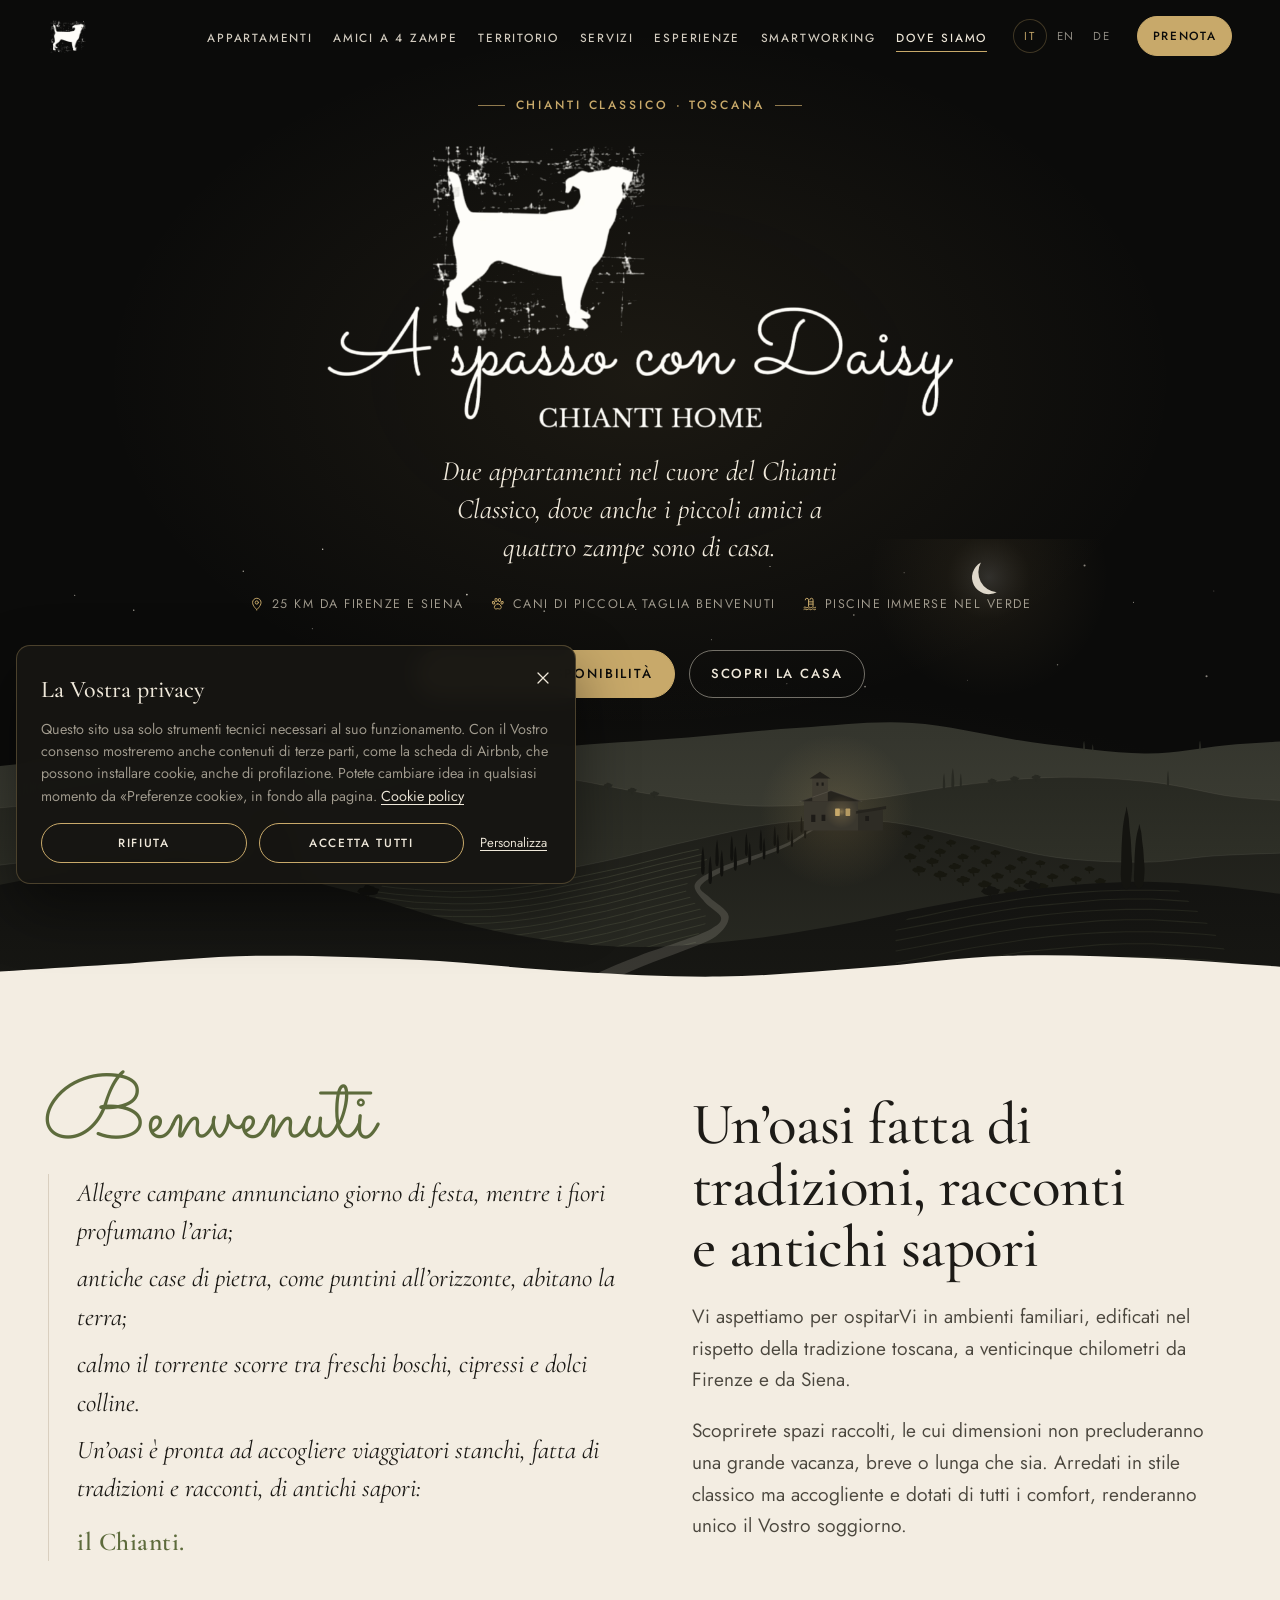
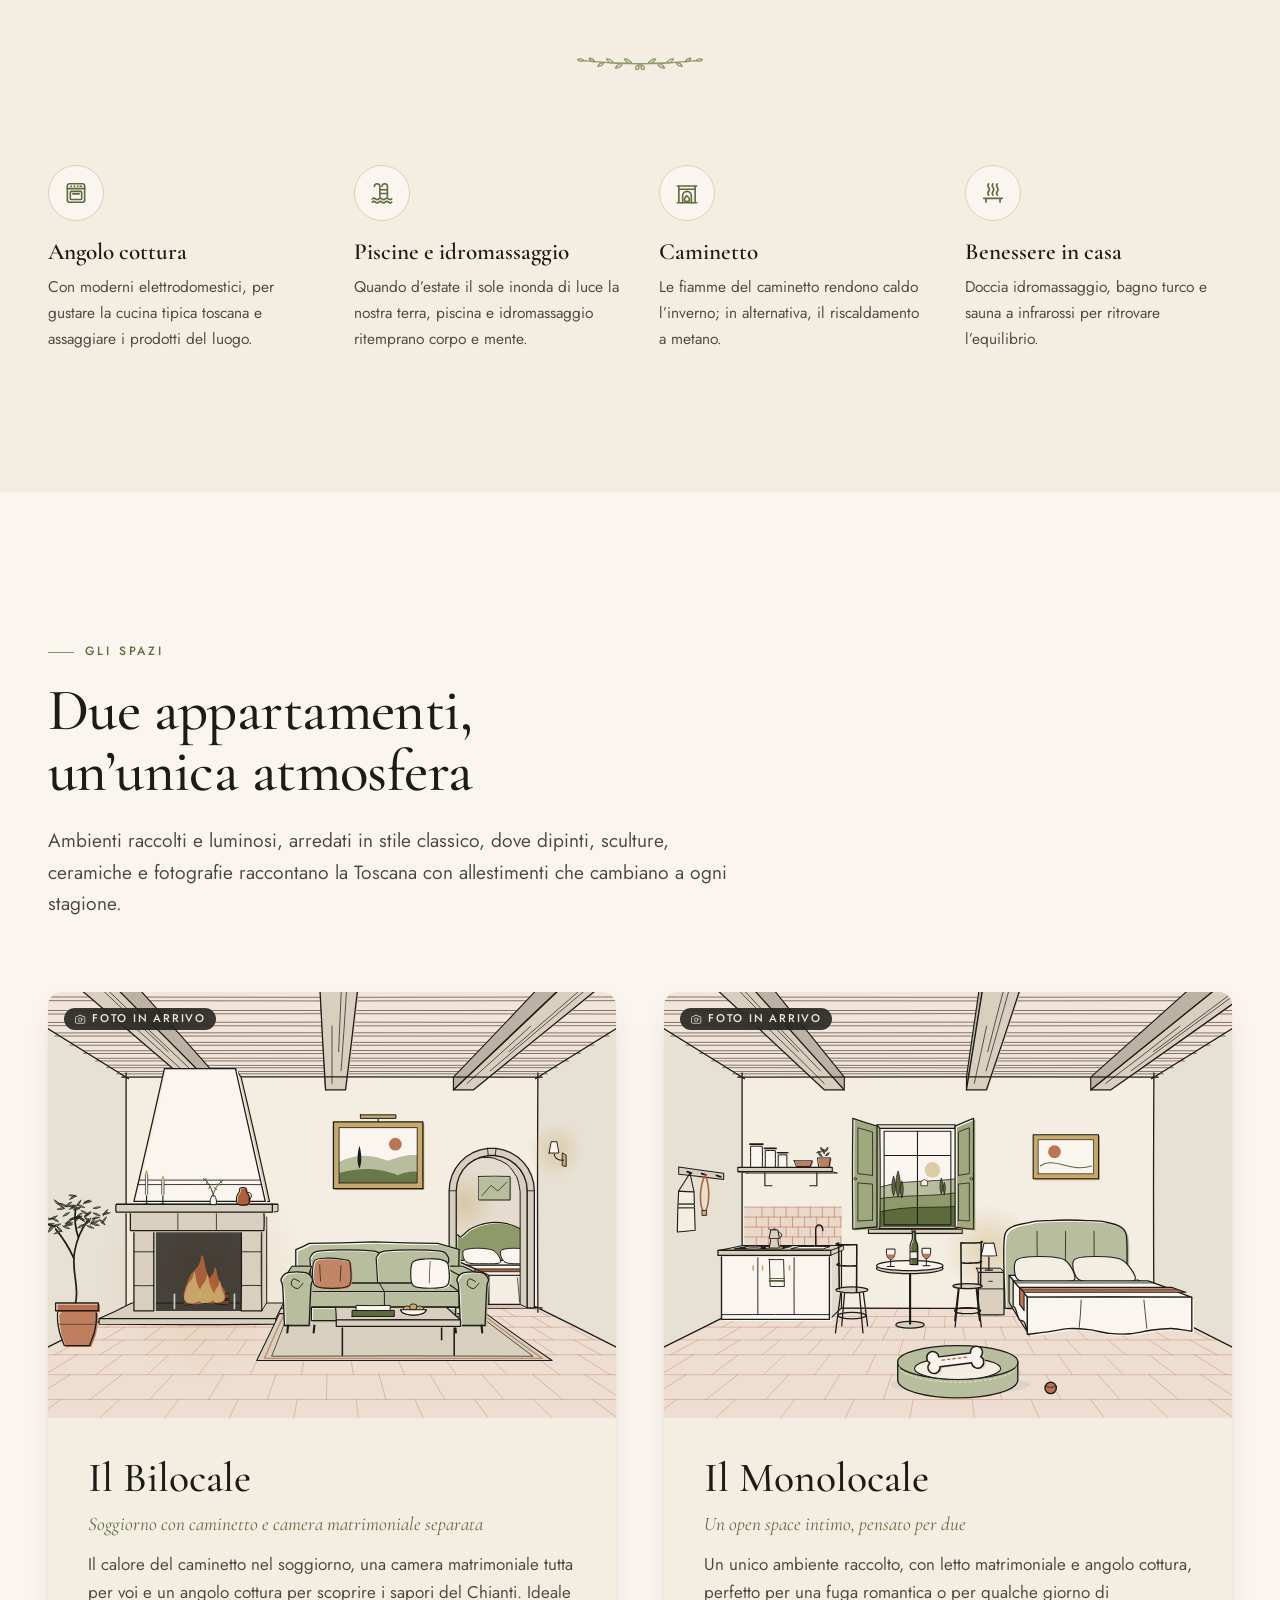
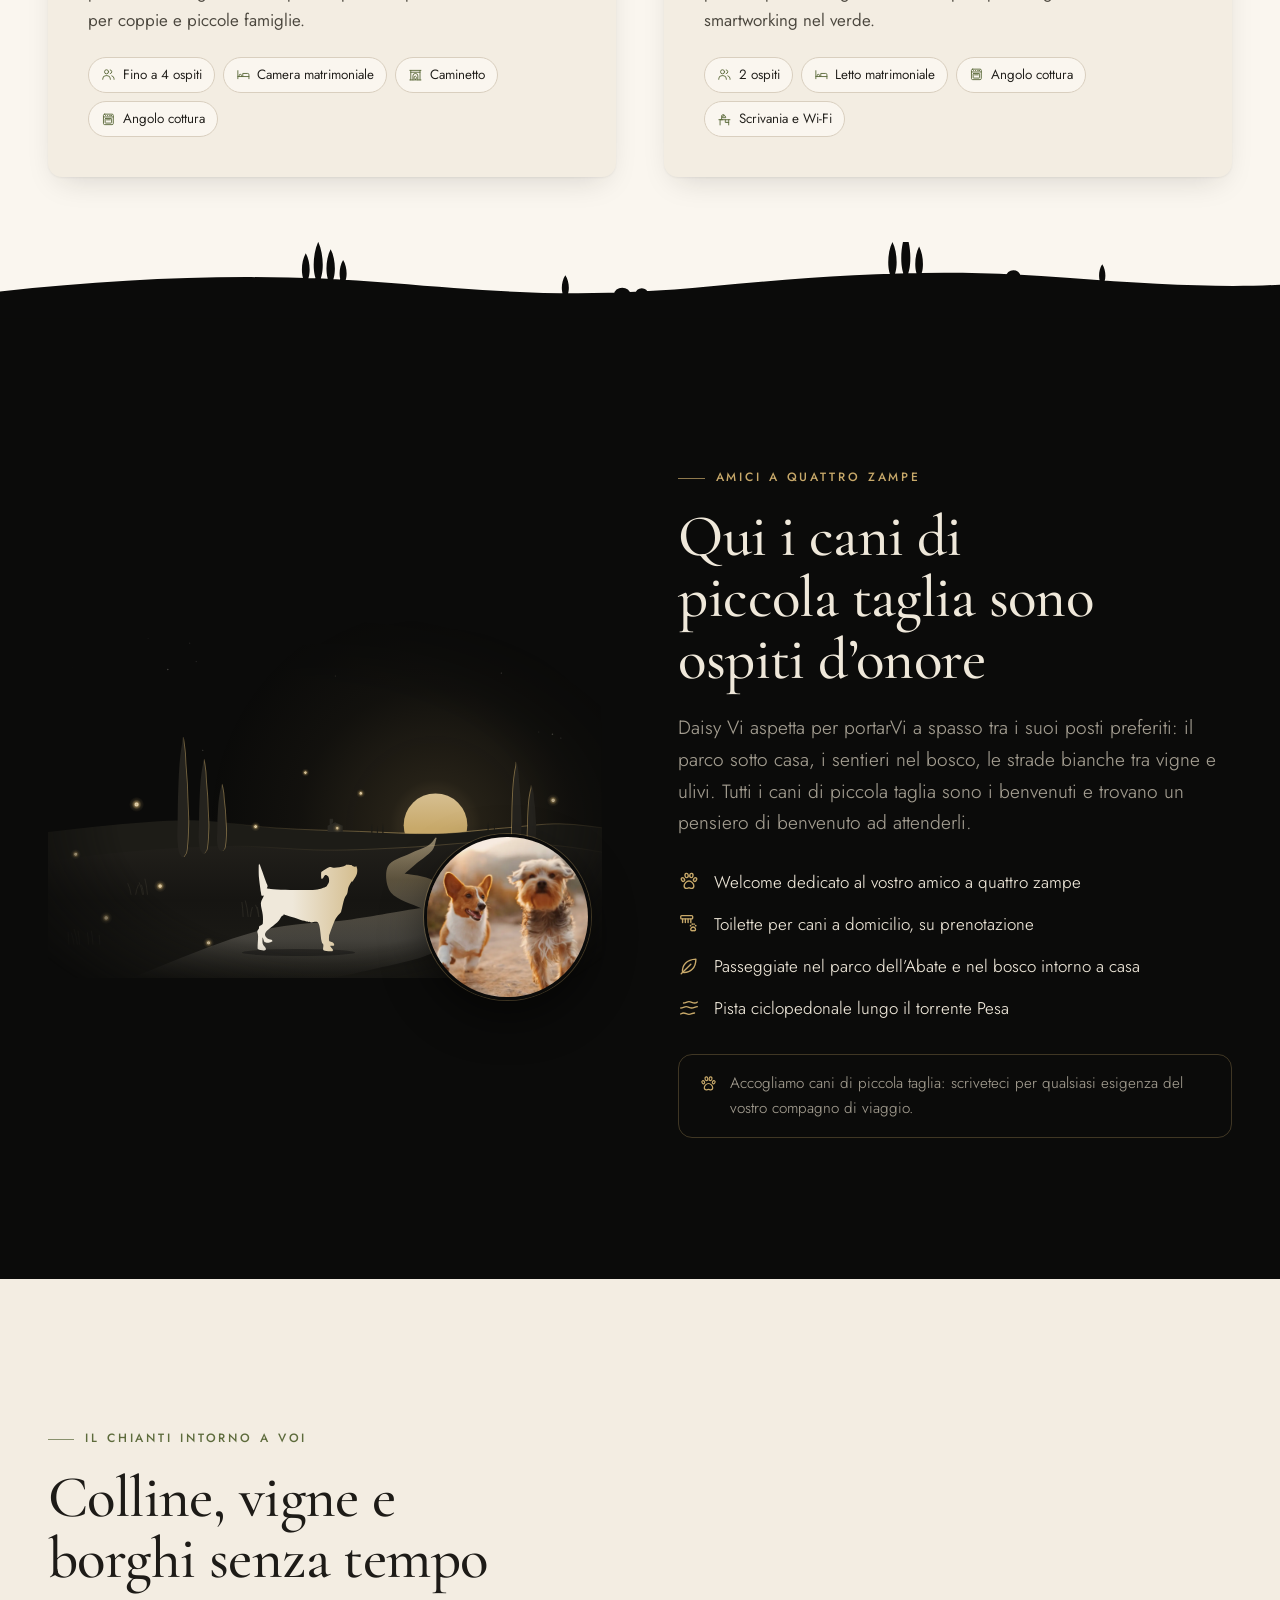
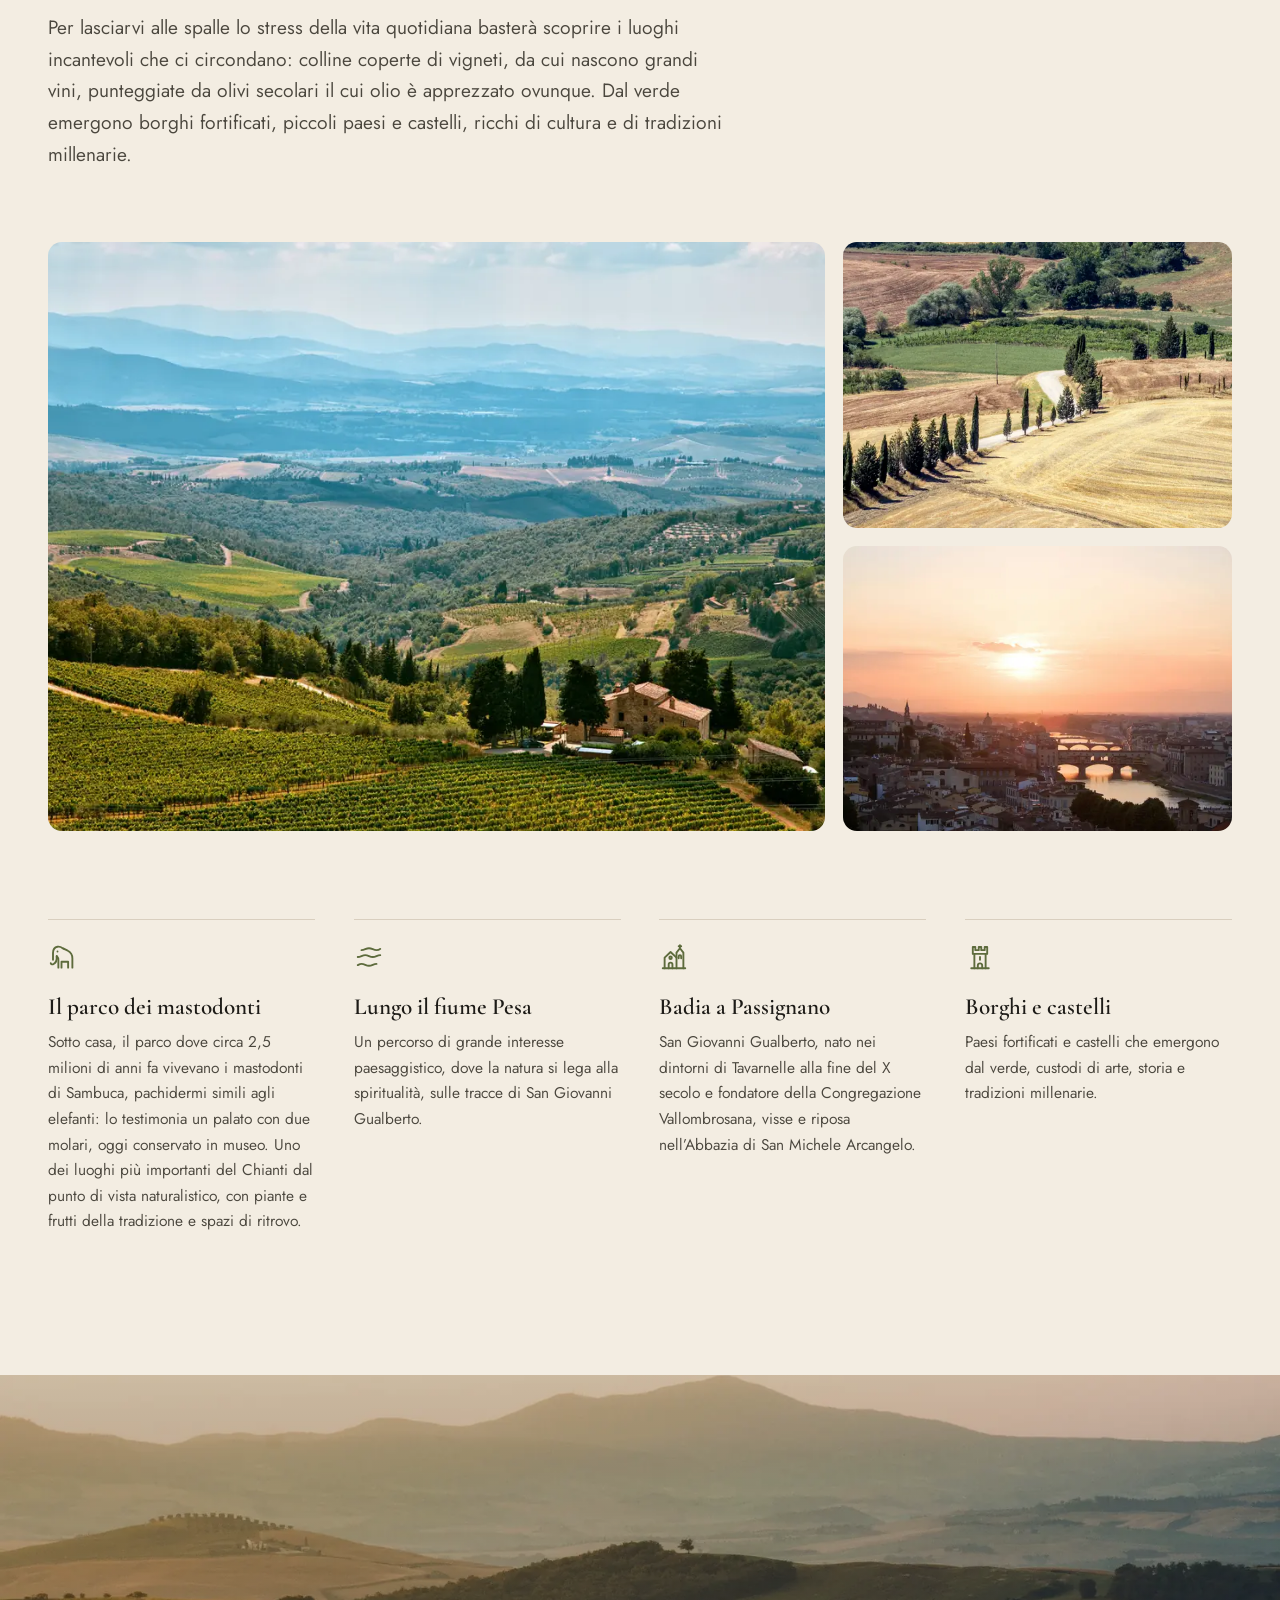
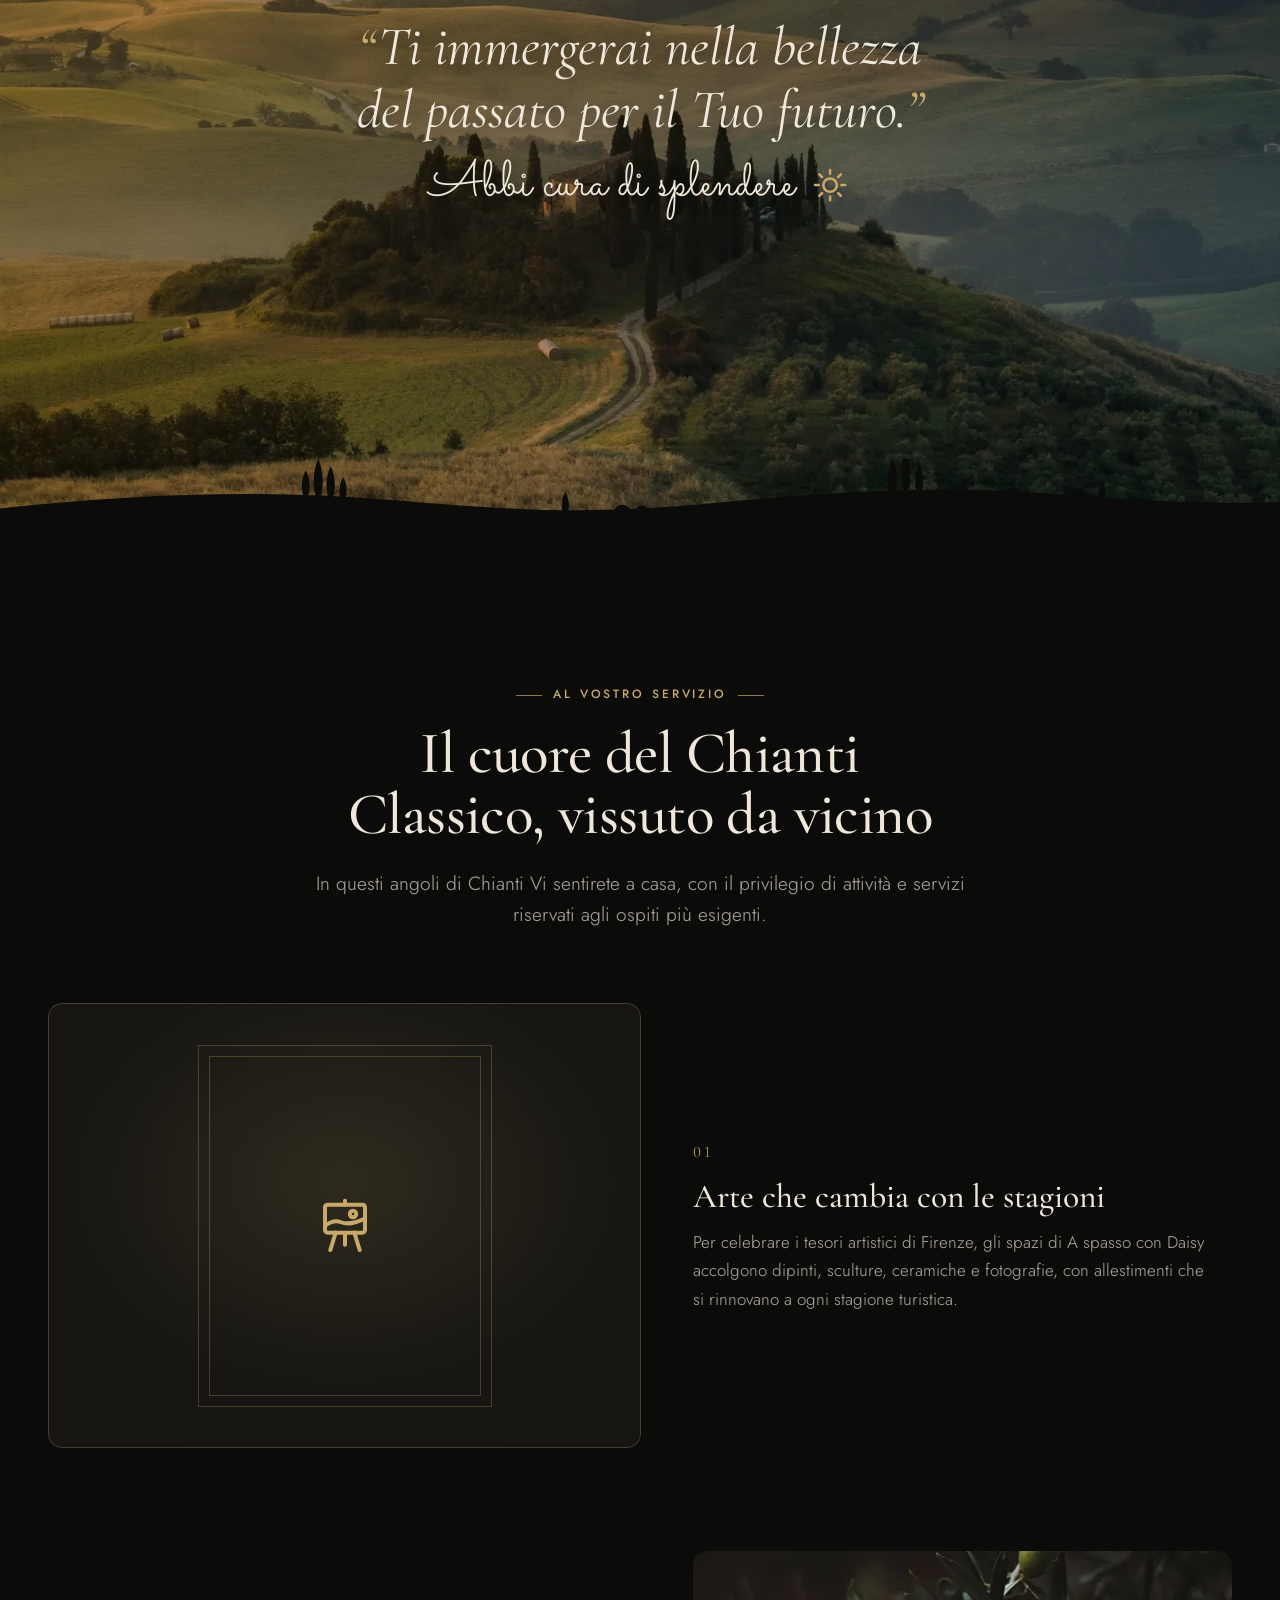
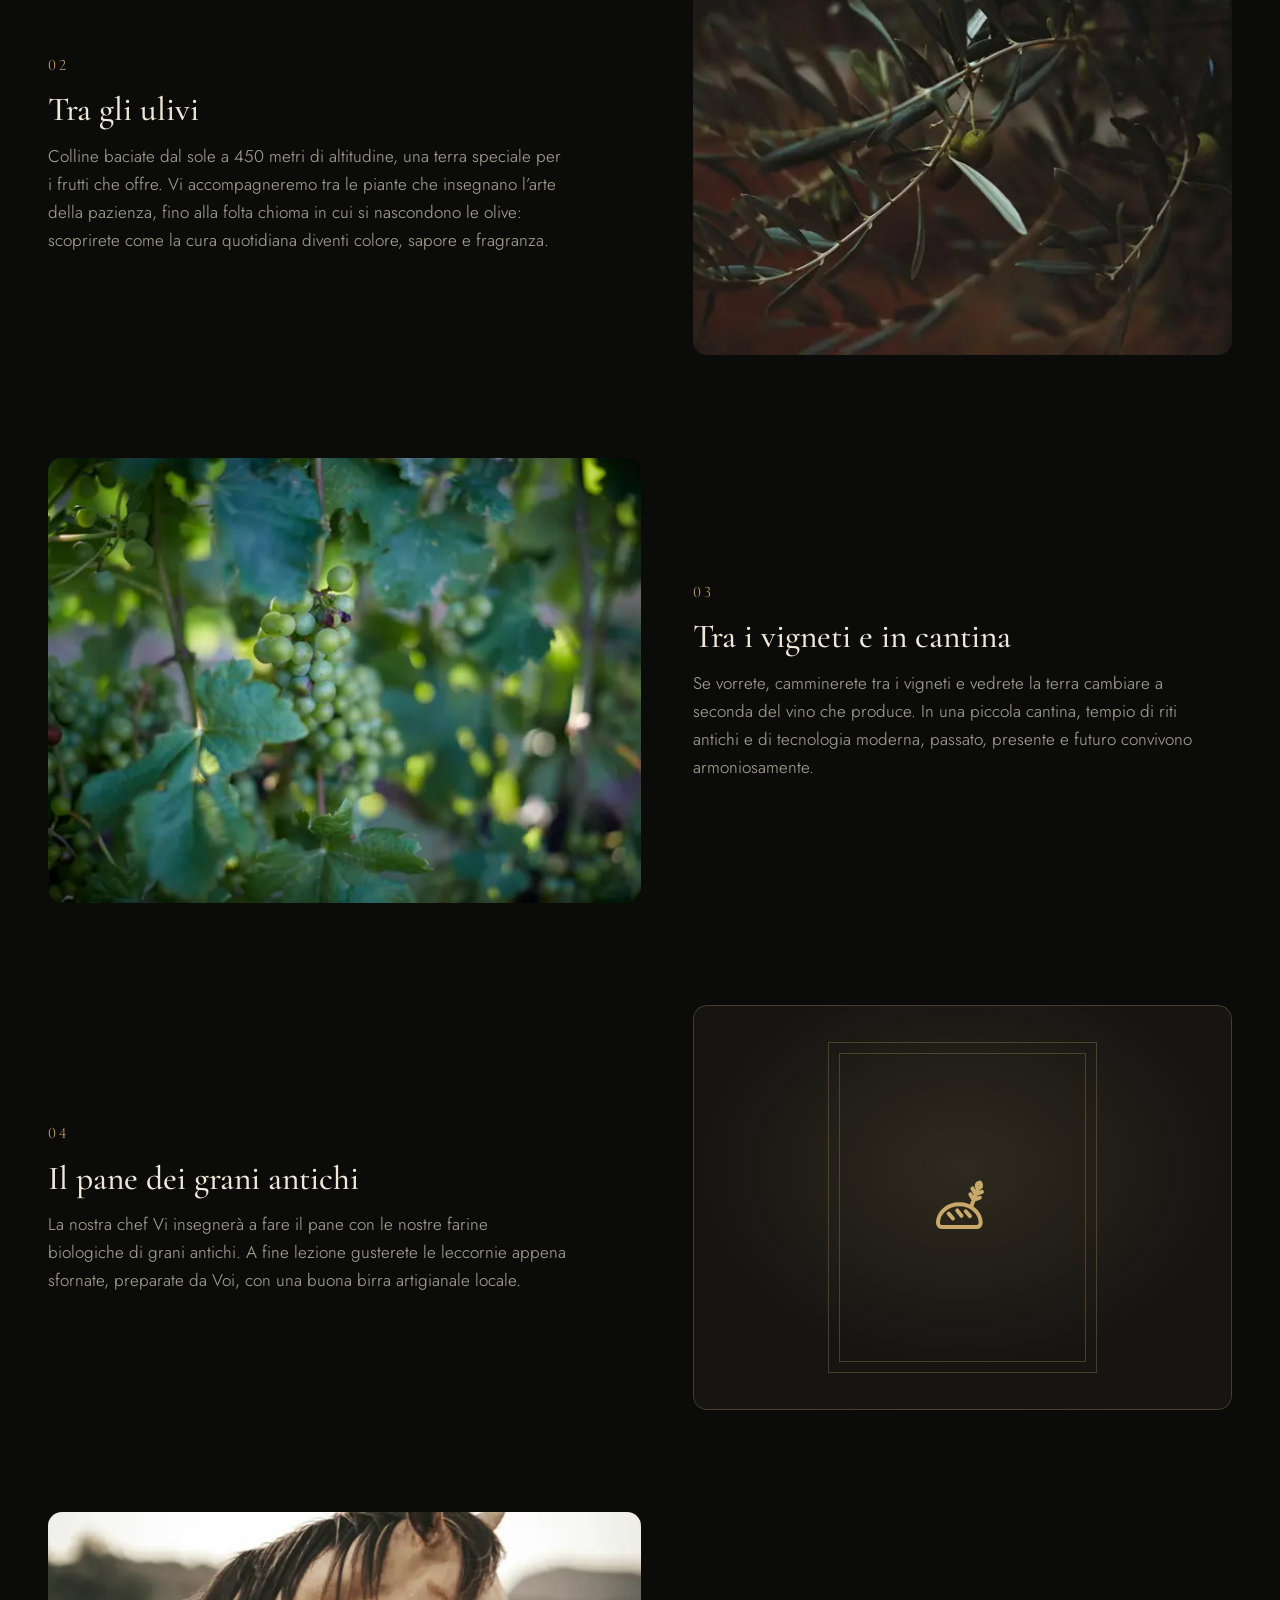
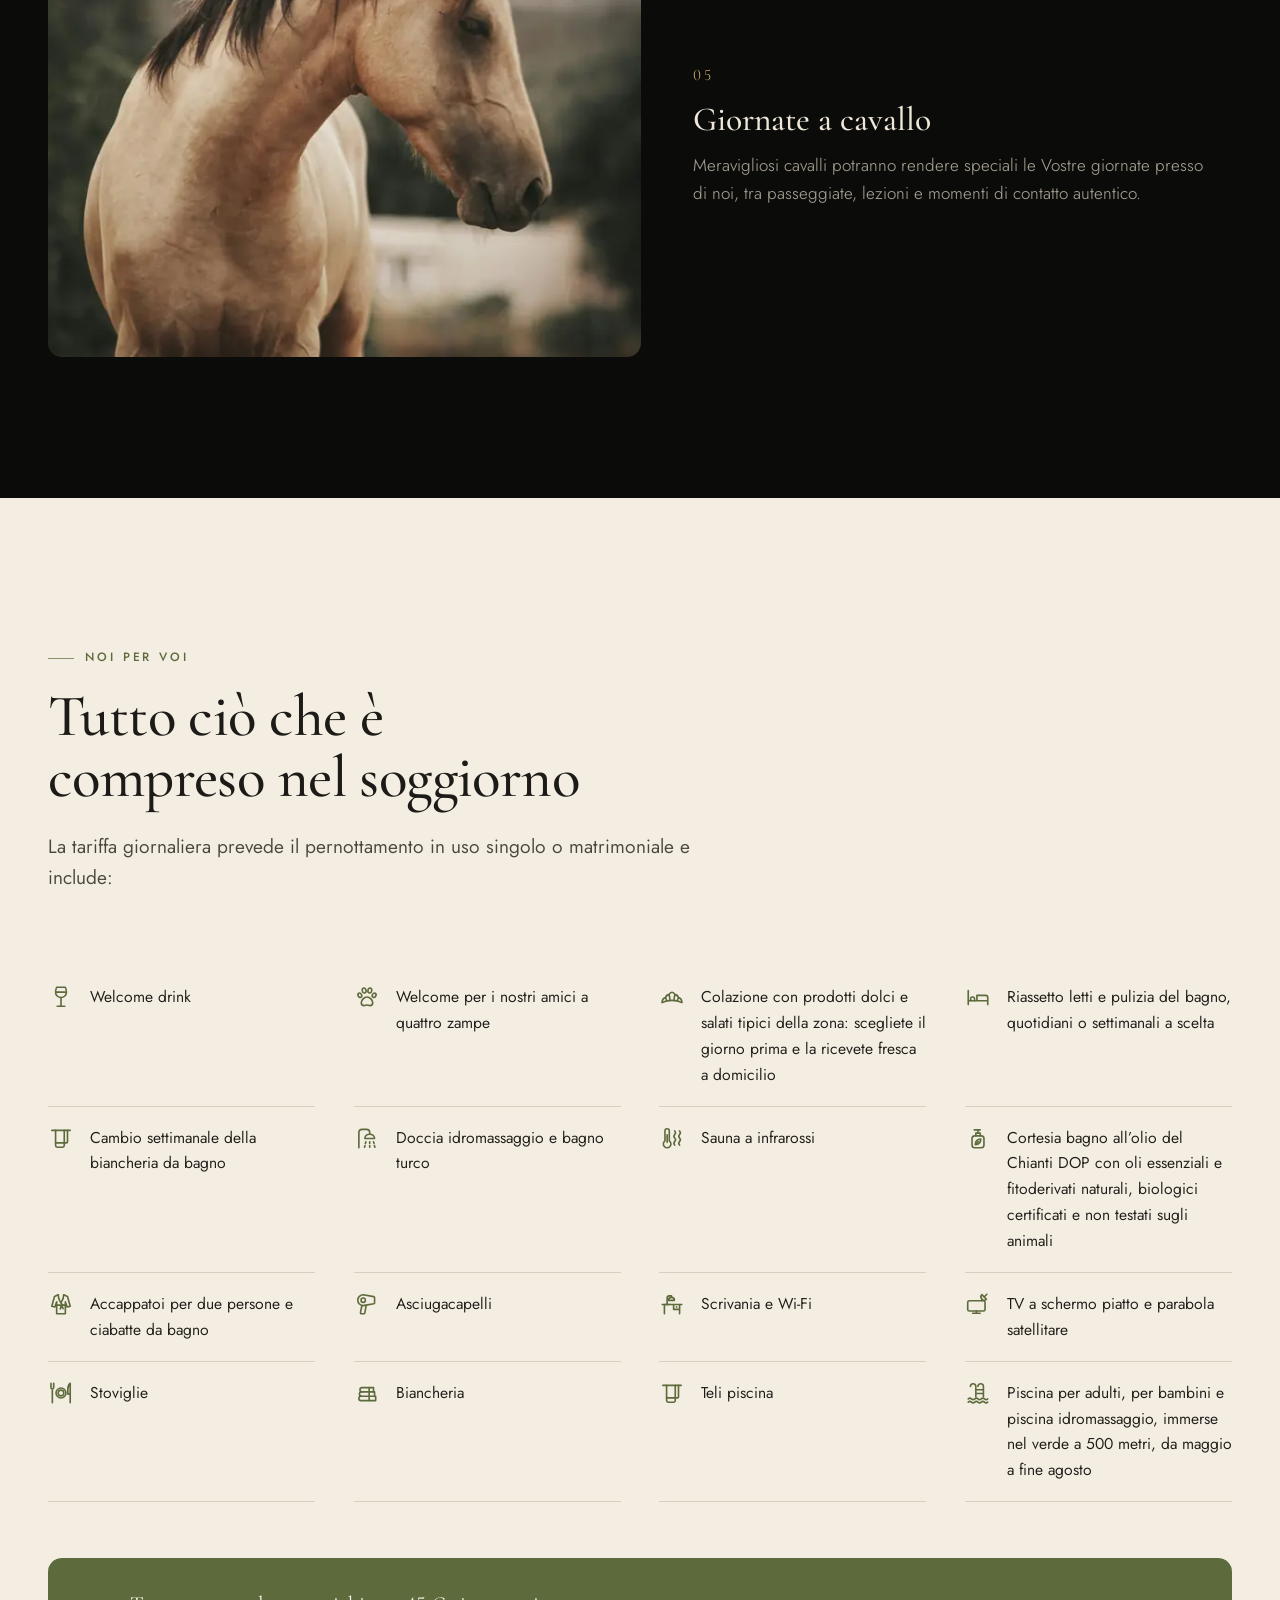
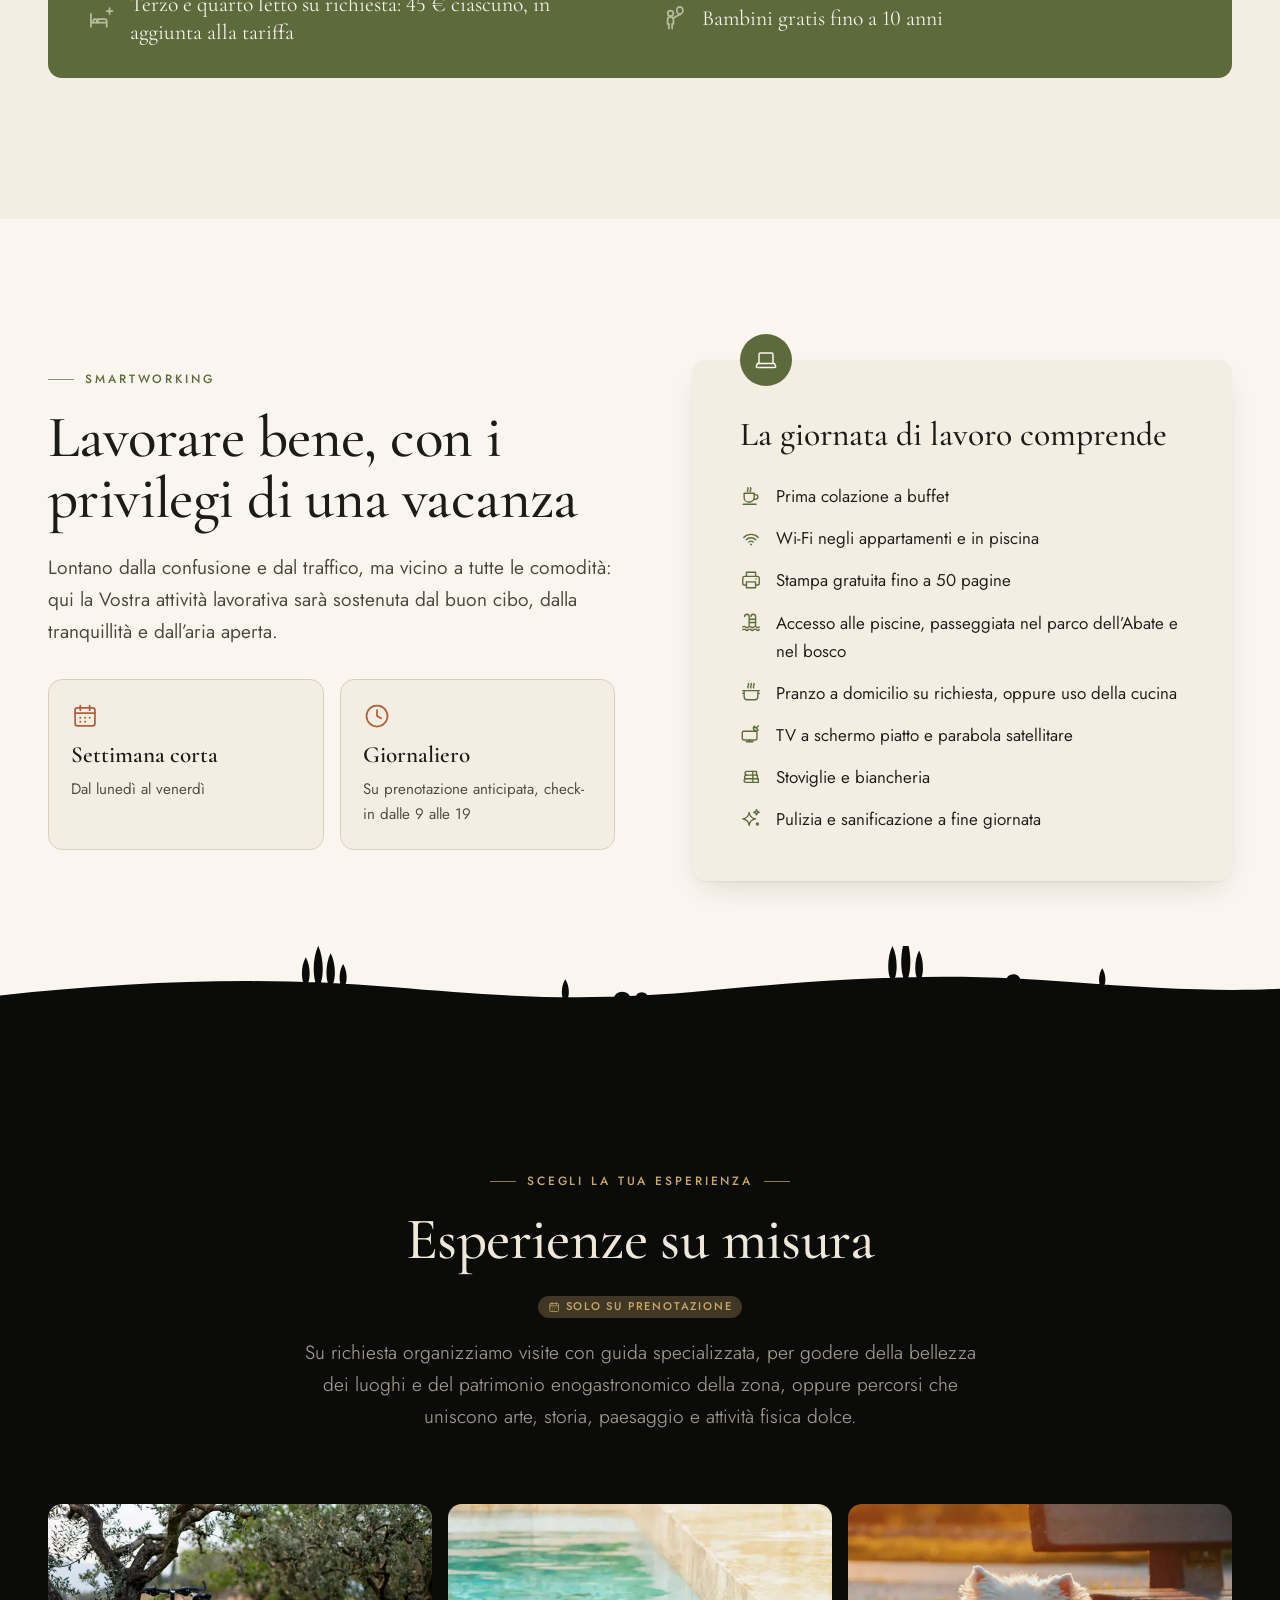
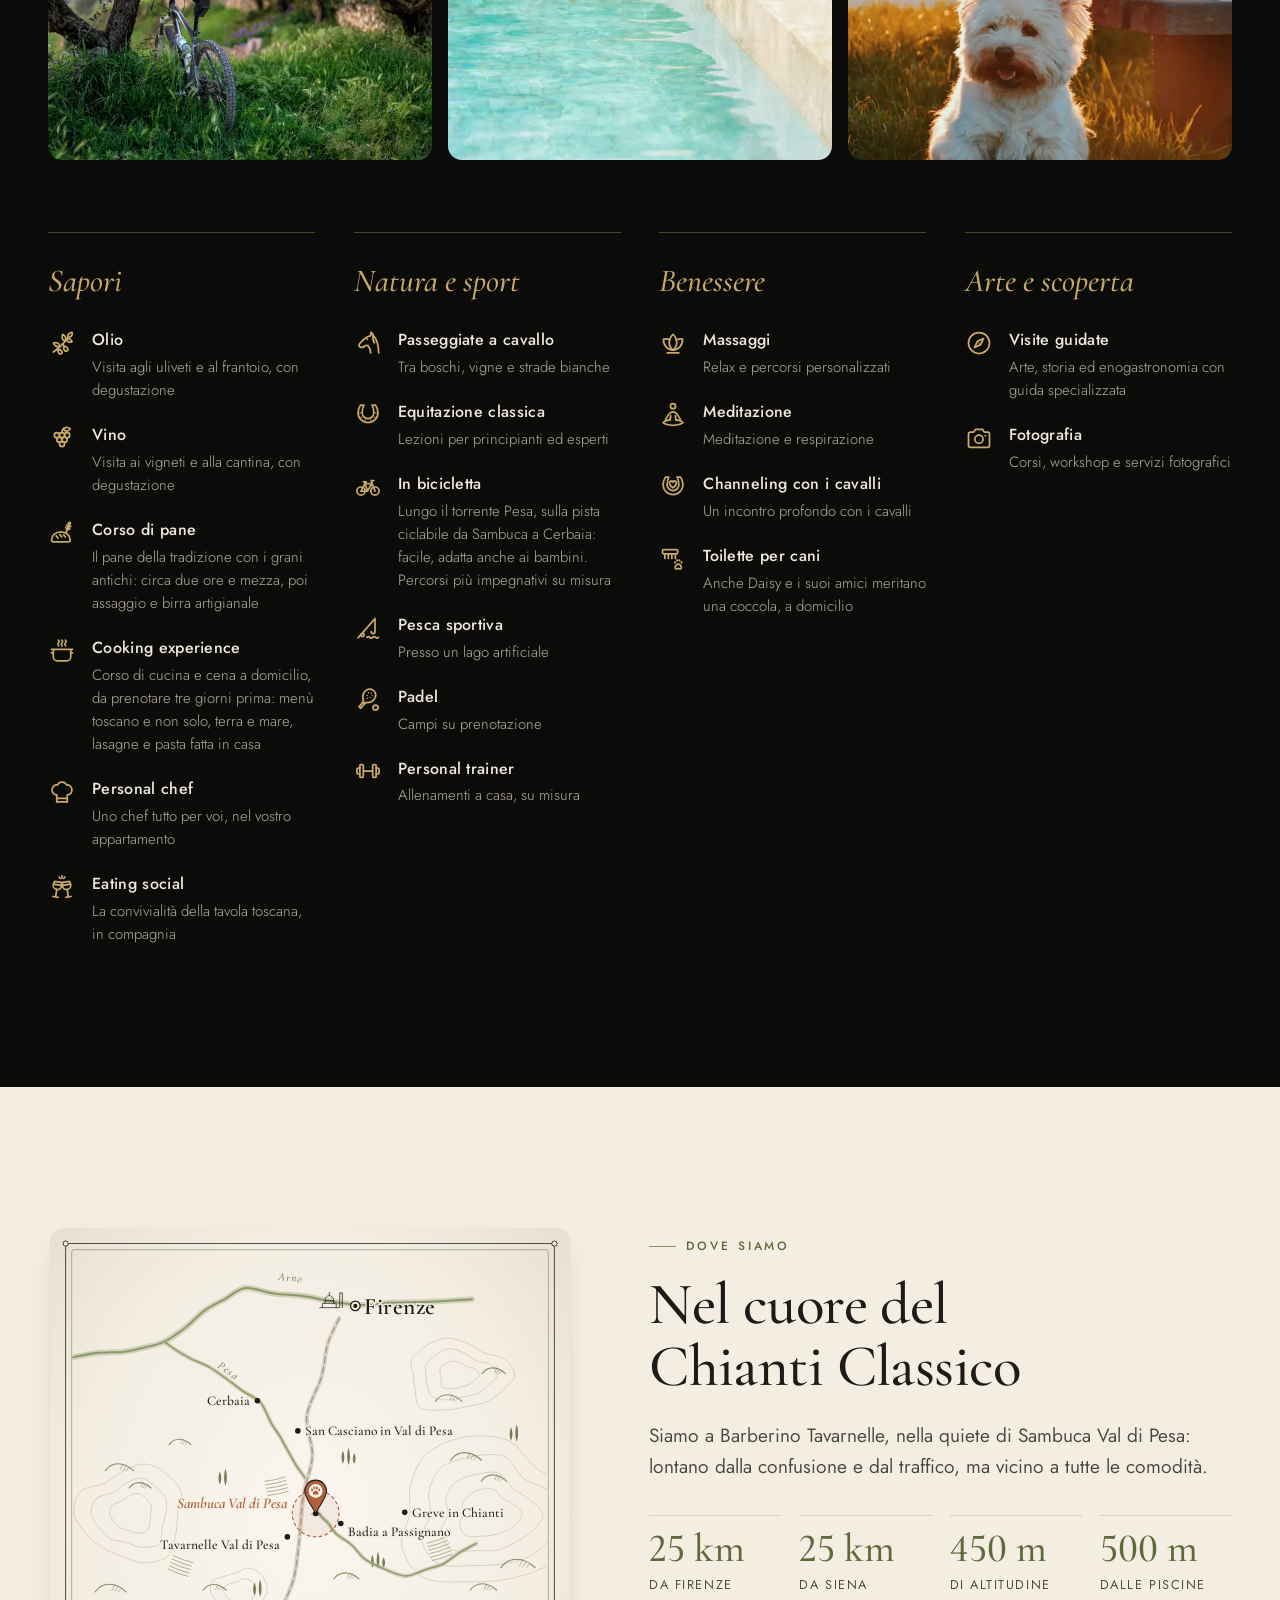
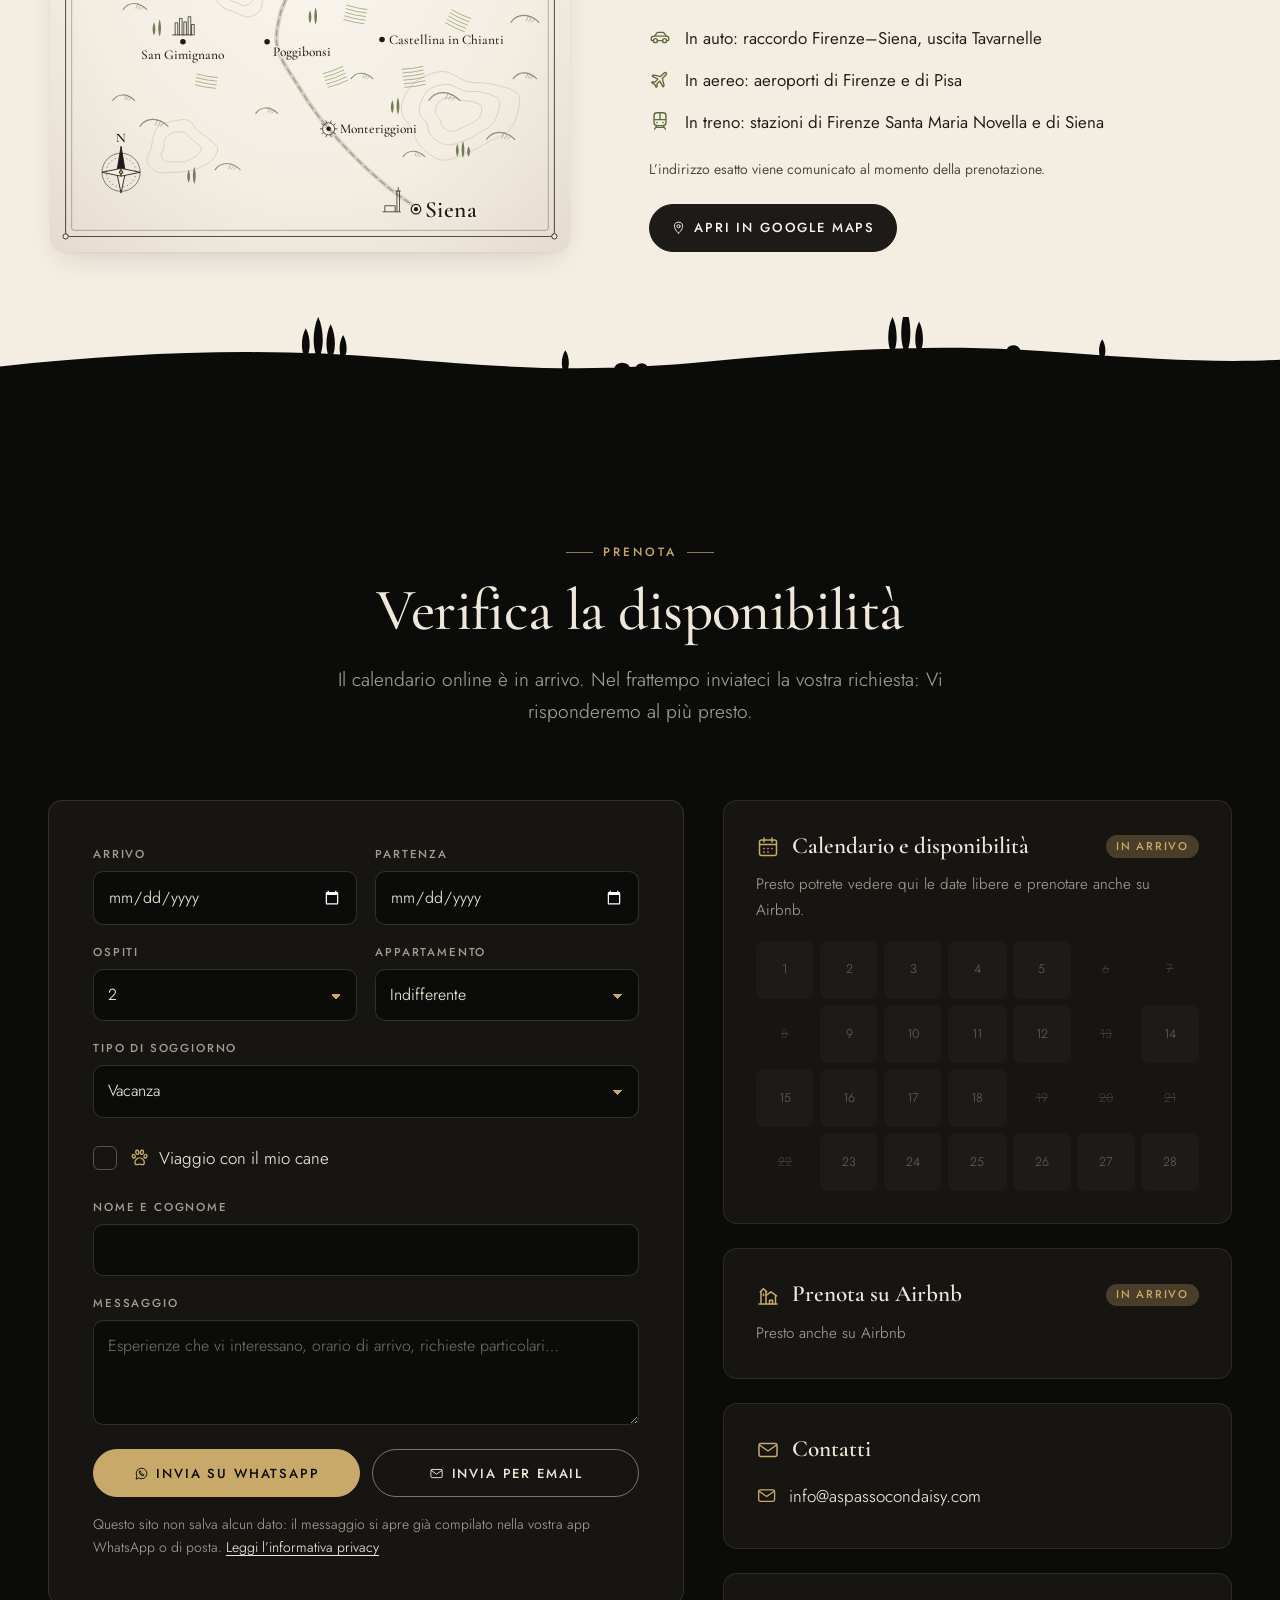
==== commit 54f22e17: "Consenso cookie, pagine legali e calendario disponibilità (in corso) - Template diviso in base/home/" ====
--- a/index.html
+++ b/index.html
@@ -47,8 +47,8 @@
 }
 </script>
 </head>
-<body>
-<svg xmlns="http://www.w3.org/2000/svg" class="sprite" aria-hidden="true" focusable="false"><symbol id="i-arrow-down" viewBox="0 0 24 24"><g fill="none" stroke="currentColor" stroke-width="1.5" stroke-linecap="round" stroke-linejoin="round"><path d="M12 3.5v17M6.5 15l5.5 5.5 5.5-5.5"/></g></symbol><symbol id="i-art" viewBox="0 0 24 24"><g fill="none" stroke="currentColor" stroke-width="1.5" stroke-linecap="round" stroke-linejoin="round"><rect x="4.5" y="4" width="15" height="10.5" rx="1"/><path d="M12 2.5V4M8.5 14.5 6.5 21M15.5 14.5l2 6.5M12 14.5V19"/><path d="M4.5 12c2-1.6 4-2.2 6-1.4s4.2.8 9-1.4"/><circle cx="15" cy="7.5" r="1.2"/></g></symbol><symbol id="i-bed" viewBox="0 0 24 24"><g fill="none" stroke="currentColor" stroke-width="1.5" stroke-linecap="round" stroke-linejoin="round"><path d="M3 6v13M3 15.5h18M21 19v-6.5a2 2 0 0 0-2-2h-8v5"/><path d="M5.2 15.5v-2a1.5 1.5 0 0 1 1.5-1.5h.6a1.5 1.5 0 0 1 1.5 1.5v2"/></g></symbol><symbol id="i-bike" viewBox="0 0 24 24"><g fill="none" stroke="currentColor" stroke-width="1.5" stroke-linecap="round" stroke-linejoin="round"><circle cx="6" cy="15.5" r="3.5"/><circle cx="18" cy="15.5" r="3.5"/><path d="M6 15.5 9.5 9l2 6.5H6M9.5 9h6l2.5 6.5M15.5 9l-4 6.5M9.5 9 9 7.5M8 7.5h2.5M15.5 9l-.7-2.5h2.2"/></g></symbol><symbol id="i-bones" viewBox="0 0 24 24"><g fill="none" stroke="currentColor" stroke-width="1.5" stroke-linecap="round" stroke-linejoin="round"><path d="M19.5 20.5V13c0-2.6-1.3-4.7-3.6-6-1.5-.9-3-1.3-4.2-2.1C10.5 4 9 3.6 7.6 3.8 5.4 4.2 4 6.1 4 8.8v5.4"/><path d="M7 11.2c.9 1 1.3 2.1 1.3 3.4v5.9M10.8 20.5v-4.7h5.3v4.7"/><path d="M6.9 11.6c.3 2.6-.5 4.9-2.4 6-1 .6-2 .4-2.3-.6"/><circle cx="7.6" cy="7.6" r=".75" fill="currentColor" stroke="none"/></g></symbol><symbol id="i-bread" viewBox="0 0 24 24"><g fill="none" stroke="currentColor" stroke-width="1.5" stroke-linecap="round" stroke-linejoin="round"><path d="M15.4 12 17.93 5.05M15.91 5.05 17.14 7.21 19.48 6.35M15.12 7.22 16.36 9.37 18.69 8.52M17.93 5.05C19.2 4.87 19.57 3.86 18.75 2.79 17.44 3.08 17.07 4.09 17.93 5.05z"/><path d="M3 18c0-4 3.6-7 8-7s8 3 8 7c0 .9-.7 1.5-1.6 1.5H4.6C3.7 19.5 3 18.9 3 18z"/><path d="M7 14.5l1.6 1.8M10.2 13.3l1.6 2M13.4 13.6l1.6 1.8"/></g></symbol><symbol id="i-breakfast" viewBox="0 0 24 24"><g fill="none" stroke="currentColor" stroke-width="1.5" stroke-linecap="round" stroke-linejoin="round"><path d="M2.8 17.2C3 14.6 4.2 13 6 12.6 6.5 10.9 7.6 9.9 9.2 9.8 10 8.3 11 7.6 12 7.6s2 .7 2.8 2.2C16.4 9.9 17.5 10.9 18 12.6c1.8.4 3 2 3.2 4.6-2.7-1.4-5.8-2.1-9.2-2.1s-6.5.7-9.2 2.1z"/><path d="M6 12.6c.6.9.9 1.9 1 2.9M9.2 9.8c.6 1.6.9 3.4.9 5.35M18 12.6c-.6.9-.9 1.9-1 2.9M14.8 9.8c-.6 1.6-.9 3.4-.9 5.35"/></g></symbol><symbol id="i-calendar" viewBox="0 0 24 24"><g fill="none" stroke="currentColor" stroke-width="1.5" stroke-linecap="round" stroke-linejoin="round"><rect x="3.5" y="5" width="17" height="15.5" rx="2"/><path d="M3.5 9.5h17M8 3v4M16 3v4"/><circle cx="8" cy="13.5" r=".85" fill="currentColor" stroke="none"/><circle cx="12" cy="13.5" r=".85" fill="currentColor" stroke="none"/><circle cx="16" cy="13.5" r=".85" fill="currentColor" stroke="none"/><circle cx="8" cy="17" r=".85" fill="currentColor" stroke="none"/><circle cx="12" cy="17" r=".85" fill="currentColor" stroke="none"/></g></symbol><symbol id="i-camera" viewBox="0 0 24 24"><g fill="none" stroke="currentColor" stroke-width="1.5" stroke-linecap="round" stroke-linejoin="round"><path d="M3 8.5A1.5 1.5 0 0 1 4.5 7h3L9 4.5h6L16.5 7h3A1.5 1.5 0 0 1 21 8.5v10a1.5 1.5 0 0 1-1.5 1.5h-15A1.5 1.5 0 0 1 3 18.5z"/><circle cx="12" cy="13" r="3.5"/><circle cx="17.5" cy="10" r=".8" fill="currentColor" stroke="none"/></g></symbol><symbol id="i-car" viewBox="0 0 24 24"><g fill="none" stroke="currentColor" stroke-width="1.5" stroke-linecap="round" stroke-linejoin="round"><path d="M4.8 16H3.5a1 1 0 0 1-1-1v-2a1.5 1.5 0 0 1 1.2-1.5l2.3-.5 2.5-3.3A2 2 0 0 1 10.1 7H15a2 2 0 0 1 1.6.8L19 11l1.5.4a1.5 1.5 0 0 1 1 1.4V15a1 1 0 0 1-1 1h-1.3M9.2 16h5.6"/><circle cx="7" cy="16" r="2.2"/><circle cx="17" cy="16" r="2.2"/><path d="M6 11h13"/></g></symbol><symbol id="i-castle" viewBox="0 0 24 24"><g fill="none" stroke="currentColor" stroke-width="1.5" stroke-linecap="round" stroke-linejoin="round"><path d="M5 21h14"/><path d="M7.5 21V9.5M16.5 21V9.5M6.25 9.5h11.5V4h-2v2.5h-2.75V4h-2v2.5H8.25V4h-2z"/><path d="M12 12v2.2"/><path d="M10.25 21v-2.2a1.75 1.75 0 0 1 3.5 0V21"/></g></symbol><symbol id="i-check" viewBox="0 0 24 24"><g fill="none" stroke="currentColor" stroke-width="1.5" stroke-linecap="round" stroke-linejoin="round"><path d="M5 12.5l4.5 4.5L19 7.5"/></g></symbol><symbol id="i-chef" viewBox="0 0 24 24"><g fill="none" stroke="currentColor" stroke-width="1.5" stroke-linecap="round" stroke-linejoin="round"><path d="M7.5 14.5C5 14.2 3.5 12.3 3.5 10a4 4 0 0 1 4.6-4C8.8 4.3 10.3 3.5 12 3.5s3.2.8 3.9 2.5a4 4 0 0 1 4.6 4c0 2.3-1.5 4.2-4 4.5v6h-9z"/><path d="M7.5 17.5h9"/></g></symbol><symbol id="i-child" viewBox="0 0 24 24"><g fill="none" stroke="currentColor" stroke-width="1.5" stroke-linecap="round" stroke-linejoin="round"><circle cx="9" cy="8" r="2.4"/><path d="M6.5 17v-3.4a2.5 2.5 0 0 1 5 0V17M7.6 17v4M10.4 17v4M11.2 12.6l2.3-1.9"/><path d="M13.5 10.7c1.2-.4 2.4-.9 3.4-1.9"/><ellipse cx="17" cy="5.5" rx="2.6" ry="3.1"/><path d="M16.4 8.9h1.2"/></g></symbol><symbol id="i-church" viewBox="0 0 24 24"><g fill="none" stroke="currentColor" stroke-width="1.5" stroke-linecap="round" stroke-linejoin="round"><path d="M3 21h18"/><path d="M14 21V8.5l2.75-3.5 2.75 3.5V21M16.75 5V2.5M15.75 3.4h2"/><path d="M15.75 13v-1.5a1 1 0 0 1 2 0V13"/><path d="M4.5 21v-8.5L9.25 8 14 12.5"/><path d="M7.75 21v-3a1.5 1.5 0 0 1 3 0v3"/><circle cx="9.25" cy="12.6" r="1"/></g></symbol><symbol id="i-clock" viewBox="0 0 24 24"><g fill="none" stroke="currentColor" stroke-width="1.5" stroke-linecap="round" stroke-linejoin="round"><circle cx="12" cy="12" r="9"/><path d="M12 7v5l3.5 2"/></g></symbol><symbol id="i-coffee" viewBox="0 0 24 24"><g fill="none" stroke="currentColor" stroke-width="1.5" stroke-linecap="round" stroke-linejoin="round"><path d="M4.5 9h11v4.5a5 5 0 0 1-5 5h-1a5 5 0 0 1-5-5z"/><path d="M15.5 10.5h1.5a2.5 2.5 0 0 1 0 5h-1.8"/><path d="M3.5 21h14"/><path d="M8.5 7q-1-1 0-2t0-2M11.5 7q-1-1 0-2t0-2"/></g></symbol><symbol id="i-desk" viewBox="0 0 24 24"><g fill="none" stroke="currentColor" stroke-width="1.5" stroke-linecap="round" stroke-linejoin="round"><path d="M3 12.5h18M5 12.5V21M19 12.5V21M13.5 12.5V17H19"/><circle cx="16.25" cy="14.75" r=".8" fill="currentColor" stroke="none"/><path d="M5.5 12.5h4M7.5 12.5V6.5a2 2 0 0 1 2-2h2v1.2"/><path d="M8.8 8.6a2.7 2.7 0 0 1 5.4 0z"/></g></symbol><symbol id="i-dishes" viewBox="0 0 24 24"><g fill="none" stroke="currentColor" stroke-width="1.5" stroke-linecap="round" stroke-linejoin="round"><circle cx="12" cy="12" r="4.6"/><circle cx="12" cy="12" r="2.6"/><path d="M2.75 3v4a1.25 1.25 0 0 0 2.5 0V3M4 8.25V21"/><path d="M20.5 21V3c-1.4 1.1-2.2 3.2-2.2 6V13h2.2"/></g></symbol><symbol id="i-dog-grooming" viewBox="0 0 24 24"><g fill="none" stroke="currentColor" stroke-width="1.5" stroke-linecap="round" stroke-linejoin="round"><rect x="3" y="4" width="13" height="3.5" rx="1"/><path d="M5 7.5v4M8 7.5v4M11 7.5v4M14 7.5v4"/><path d="M16.5 16.4c-1.3 0-2.6 1.3-2.6 2.6 0 .9.6 1.5 1.4 1.5.5 0 .8-.3 1.2-.3s.7.3 1.2.3c.8 0 1.4-.6 1.4-1.5 0-1.3-1.3-2.6-2.6-2.6z"/><circle cx="13.7" cy="14.9" r=".95" fill="currentColor" stroke="none"/><circle cx="15.5" cy="13.2" r=".95" fill="currentColor" stroke="none"/><circle cx="17.5" cy="13.2" r=".95" fill="currentColor" stroke="none"/><circle cx="19.3" cy="14.9" r=".95" fill="currentColor" stroke="none"/></g></symbol><symbol id="i-extra-bed" viewBox="0 0 24 24"><g fill="none" stroke="currentColor" stroke-width="1.5" stroke-linecap="round" stroke-linejoin="round"><path d="M2.5 8.5v11M2.5 16h13.5M16 19.5v-5A1.5 1.5 0 0 0 14.5 13H8.5v3"/><path d="M4.5 16v-1.5a1.5 1.5 0 0 1 1.5-1.5h.2a1.5 1.5 0 0 1 1.5 1.5V16"/><path d="M18.5 3.5v5M16 6h5"/></g></symbol><symbol id="i-fireplace" viewBox="0 0 24 24"><g fill="none" stroke="currentColor" stroke-width="1.5" stroke-linecap="round" stroke-linejoin="round"><path d="M3 5.5h18M4.5 5.5V21M19.5 5.5V21M4.5 8.5h15M3 21h18"/><path d="M8 21v-6.5a4 4 0 0 1 8 0V21"/><path d="M12 20c-1.4 0-2.3-.9-2.3-2.1 0-1.4 1.2-2.2 1.8-3.4 1 .7 2.8 2 2.8 3.5 0 1.2-.9 2-2.3 2z"/></g></symbol><symbol id="i-fishing" viewBox="0 0 24 24"><g fill="none" stroke="currentColor" stroke-width="1.5" stroke-linecap="round" stroke-linejoin="round"><path d="M3.5 20.5 18 4M18 4v9.2M18 13.2v2a1.6 1.6 0 0 1-3.2 0"/><circle cx="7.4" cy="18" r="1.3"/><path d="M11 20q1.25-1.2 2.5 0t2.5 0 2.5 0 2.5 0"/></g></symbol><symbol id="i-glass" viewBox="0 0 24 24"><g fill="none" stroke="currentColor" stroke-width="1.5" stroke-linecap="round" stroke-linejoin="round"><path d="M8 3h8c.7 1.4 1 3 1 4.5a5 5 0 0 1-10 0C7 6 7.3 4.4 8 3z"/><path d="M7.4 7.5h9.2"/><path d="M12 12.5v8M8.5 20.5h7"/></g></symbol><symbol id="i-grapes" viewBox="0 0 24 24"><g fill="none" stroke="currentColor" stroke-width="1.5" stroke-linecap="round" stroke-linejoin="round"><circle cx="7.6" cy="9.6" r="2.2"/><circle cx="12" cy="9.6" r="2.2"/><circle cx="16.4" cy="9.6" r="2.2"/><circle cx="9.8" cy="13.41" r="2.2"/><circle cx="14.2" cy="13.41" r="2.2"/><circle cx="12" cy="17.22" r="2.2"/><path d="M12 7.4c0-1.6.4-2.9 1.5-3.9"/><path d="M13.3 4.6C14.87 6.63 17.44 6.45 19 4.2 17.14 2.19 14.58 2.37 13.3 4.6z"/></g></symbol><symbol id="i-guests" viewBox="0 0 24 24"><g fill="none" stroke="currentColor" stroke-width="1.5" stroke-linecap="round" stroke-linejoin="round"><circle cx="9" cy="7.8" r="3.3"/><path d="M2.8 20v-.6a5.4 5.4 0 0 1 5.4-5.4h1.6a5.4 5.4 0 0 1 5.4 5.4v.6"/><path d="M15 4.7a3.1 3.1 0 0 1 0 6.1M17.6 14.3a5 5 0 0 1 3.6 4.8v.9"/></g></symbol><symbol id="i-guide" viewBox="0 0 24 24"><g fill="none" stroke="currentColor" stroke-width="1.5" stroke-linecap="round" stroke-linejoin="round"><circle cx="12" cy="12" r="9"/><path d="M15.8 8.2l-2.4 5.2-5.2 2.4 2.4-5.2z"/><circle cx="12" cy="12" r=".7" fill="currentColor" stroke="none"/></g></symbol><symbol id="i-hairdryer" viewBox="0 0 24 24"><g fill="none" stroke="currentColor" stroke-width="1.5" stroke-linecap="round" stroke-linejoin="round"><path d="M8.5 3.5 18.2 5.2a1 1 0 0 1 .8 1v4.6a1 1 0 0 1-.8 1L8.5 13.5a5 5 0 0 1 0-10z"/><circle cx="8.5" cy="8.5" r="2"/><path d="M7.3 13.4 6 19.8a1 1 0 0 0 1 1.2h2a1 1 0 0 0 1-.8l1.3-7.1"/></g></symbol><symbol id="i-horse" viewBox="0 0 24 24"><g fill="none" stroke="currentColor" stroke-width="1.5" stroke-linecap="round" stroke-linejoin="round"><path d="M14.2 5.7l.5-3c1 .7 1.6 1.7 1.8 2.8C19.6 8.7 21 14 21.2 20.5"/><path d="M14.2 5.7C11 6.6 7.4 9.4 4.8 12.6c-.8 1-.6 2.4.5 2.9 1.1.5 2.5.3 3.4-.5 1-.9 2.4-1.1 3.5-.4 1.4 1.7 2.1 4 2.1 5.9"/><path d="M16.5 5.5c-.6 2.3-.3 4.4 1 6.3"/><circle cx="11.4" cy="8.7" r=".8" fill="currentColor" stroke="none"/></g></symbol><symbol id="i-horse-heart" viewBox="0 0 24 24"><g fill="none" stroke="currentColor" stroke-width="1.5" stroke-linecap="round" stroke-linejoin="round"><path d="M5.5 3.5h3c-1 1.7-1.5 4-1.5 6.5a5 5 0 0 0 10 0c0-2.5-.5-4.8-1.5-6.5h3c1.2 2 2 4.3 2 6.5a8.5 8.5 0 0 1-17 0c0-2.2.8-4.5 2-6.5z"/><path d="M12 12.6s-3-1.8-3-4a1.55 1.55 0 0 1 3-.7 1.55 1.55 0 0 1 3 .7c0 2.2-3 4-3 4z"/></g></symbol><symbol id="i-horseshoe" viewBox="0 0 24 24"><g fill="none" stroke="currentColor" stroke-width="1.5" stroke-linecap="round" stroke-linejoin="round"><path d="M5.5 3.5h3c-1 1.7-1.5 4-1.5 6.5a5 5 0 0 0 10 0c0-2.5-.5-4.8-1.5-6.5h3c1.2 2 2 4.3 2 6.5a8.5 8.5 0 0 1-17 0c0-2.2.8-4.5 2-6.5z"/><circle cx="5.25" cy="10" r=".65" fill="currentColor" stroke="none"/><circle cx="18.75" cy="10" r=".65" fill="currentColor" stroke="none"/><circle cx="6.47" cy="13.87" r=".65" fill="currentColor" stroke="none"/><circle cx="17.53" cy="13.87" r=".65" fill="currentColor" stroke="none"/><circle cx="9.47" cy="16.26" r=".65" fill="currentColor" stroke="none"/><circle cx="14.53" cy="16.26" r=".65" fill="currentColor" stroke="none"/></g></symbol><symbol id="i-info" viewBox="0 0 24 24"><g fill="none" stroke="currentColor" stroke-width="1.5" stroke-linecap="round" stroke-linejoin="round"><circle cx="12" cy="12" r="9"/><path d="M12 11v5.5"/><circle cx="12" cy="7.9" r="1" fill="currentColor" stroke="none"/></g></symbol><symbol id="i-kitchen" viewBox="0 0 24 24"><g fill="none" stroke="currentColor" stroke-width="1.5" stroke-linecap="round" stroke-linejoin="round"><rect x="4" y="3.5" width="16" height="17" rx="2"/><path d="M4 8h16"/><circle cx="7.5" cy="5.75" r=".85" fill="currentColor" stroke="none"/><circle cx="10.5" cy="5.75" r=".85" fill="currentColor" stroke="none"/><circle cx="13.5" cy="5.75" r=".85" fill="currentColor" stroke="none"/><path d="M15.8 5.75h1.4"/><rect x="6.75" y="10.5" width="10.5" height="7.5" rx="1"/><path d="M9 12.75h6"/></g></symbol><symbol id="i-laptop" viewBox="0 0 24 24"><g fill="none" stroke="currentColor" stroke-width="1.5" stroke-linecap="round" stroke-linejoin="round"><path d="M5 15.5v-9A1.5 1.5 0 0 1 6.5 5h11A1.5 1.5 0 0 1 19 6.5v9"/><path d="M3.5 15.5h17l1 2.4a1 1 0 0 1-.9 1.6H3.4a1 1 0 0 1-.9-1.6z"/></g></symbol><symbol id="i-leaf" viewBox="0 0 24 24"><g fill="none" stroke="currentColor" stroke-width="1.5" stroke-linecap="round" stroke-linejoin="round"><path d="M5 19C4.2 11.2 9.4 5 19.5 4.5 19.5 14 13.6 19.8 5 19z"/><path d="M3.5 20.5 14 10"/></g></symbol><symbol id="i-linen" viewBox="0 0 24 24"><g fill="none" stroke="currentColor" stroke-width="1.5" stroke-linecap="round" stroke-linejoin="round"><path d="M20 15v4H6.5a2 2 0 0 1 0-4H20z"/><path d="M19 15v-4H7a2 2 0 0 0 0 4"/><path d="M18 11V7H7.5a2 2 0 0 0 0 4"/><path d="M14 7v12"/></g></symbol><symbol id="i-mail" viewBox="0 0 24 24"><g fill="none" stroke="currentColor" stroke-width="1.5" stroke-linecap="round" stroke-linejoin="round"><rect x="3" y="5.5" width="18" height="13" rx="2"/><path d="M3.5 7l8.5 6 8.5-6"/></g></symbol><symbol id="i-massage" viewBox="0 0 24 24"><g fill="none" stroke="currentColor" stroke-width="1.5" stroke-linecap="round" stroke-linejoin="round"><path d="M12 4.5c-2.2 2.2-3.2 4.6-3.2 7.2 0 2.5 1.2 4.6 3.2 6.3 2-1.7 3.2-3.8 3.2-6.3 0-2.6-1-5-3.2-7.2z"/><path d="M9.2 9.3c-1.8-.8-3.6-1-5.4-.6-.1 5.3 3.5 9.3 8.2 9.3s8.3-4 8.2-9.3c-1.8-.4-3.6-.2-5.4.6"/><path d="M7 20.5h10"/></g></symbol><symbol id="i-meditation" viewBox="0 0 24 24"><g fill="none" stroke="currentColor" stroke-width="1.5" stroke-linecap="round" stroke-linejoin="round"><circle cx="12" cy="4.4" r="2.2"/><path d="M5.6 16l2.3-3.9c.5-.9 1.1-1.6 1.9-2.1.6-.4 1.3-.6 2.2-.6s1.6.2 2.2.6c.8.5 1.4 1.2 1.9 2.1l2.3 3.9"/><path d="M10 12.6l-.4 3.6M14 12.6l.4 3.6"/><path d="M3.5 18.6c1.2-1.4 3.4-2.3 6.1-2.4M20.5 18.6c-1.2-1.4-3.4-2.3-6.1-2.4M3.5 18.6c1.8 1.5 5 2.2 8.5 2.2s6.7-.7 8.5-2.2"/></g></symbol><symbol id="i-olive" viewBox="0 0 24 24"><g fill="none" stroke="currentColor" stroke-width="1.5" stroke-linecap="round" stroke-linejoin="round"><path d="M4.5 19.8C9 16.8 13.5 12.6 17 7.2"/><path d="M17 7.2C19.38 7.45 21.09 5.56 20.8 3 18.23 2.96 16.52 4.85 17 7.2z"/><path d="M14.6 10.4C15.93 8.32 15.03 5.71 12.6 4.6 11.37 6.97 12.27 9.58 14.6 10.4z"/><path d="M15.9 8.8C16.37 10.96 18.49 11.86 20.6 10.8 19.89 8.54 17.78 7.64 15.9 8.8z"/><path d="M10.2 14.6C9.61 12.2 7.09 11.03 4.6 12 5.47 14.53 7.99 15.7 10.2 14.6z"/><path d="M12.4 12.7l1.7 2.4M8 16.6l1.2 1.6"/><ellipse cx="15.2" cy="17" rx="1.6" ry="2.15" transform="rotate(-32 15.2 17)"/><ellipse cx="10.3" cy="19.6" rx="1.45" ry="1.95" transform="rotate(-32 10.3 19.6)"/></g></symbol><symbol id="i-ornament" viewBox="0 0 120 24"><g fill="none" stroke="currentColor" stroke-width="1.2" stroke-linecap="round" stroke-linejoin="round"><path d="M60 12.7Q36 12.7 12 10M53 12.64C50.57 12.89 47.7 11.03 46.63 8.5 49.37 8.46 52.24 10.32 53 12.64zM45 12.44C44.29 14.65 41.57 16.41 38.96 16.36 39.97 13.95 42.69 12.19 45 12.44zM37 12.08C34.83 12.34 32.3 10.7 31.38 8.43 33.83 8.35 36.36 9.99 37 12.08zM29 11.57C28.45 13.52 26.15 15.02 23.88 14.9 24.69 12.78 26.99 11.29 29 11.57zM21 10.92C19.21 11.19 17.18 9.87 16.47 7.98 18.48 7.85 20.52 9.18 21 10.92zM12 10C10.4 10.87 7.88 10.42 6.4 9 8.28 8.18 10.8 8.63 12 10zM60 12.8l-1.6 1.5"/><path d="M60 12.7Q84 12.7 108 10M67 12.64C69.43 12.89 72.3 11.03 73.37 8.5 70.63 8.46 67.76 10.32 67 12.64zM75 12.44C75.71 14.65 78.43 16.41 81.04 16.36 80.03 13.95 77.31 12.19 75 12.44zM83 12.08C85.17 12.34 87.7 10.7 88.62 8.43 86.17 8.35 83.64 9.99 83 12.08zM91 11.57C91.55 13.52 93.85 15.02 96.12 14.9 95.31 12.78 93.01 11.29 91 11.57zM99 10.92C100.79 11.19 102.82 9.87 103.53 7.98 101.52 7.85 99.48 9.18 99 10.92zM108 10C109.6 10.87 112.12 10.42 113.6 9 111.72 8.18 109.2 8.63 108 10zM60 12.8l1.6 1.5"/><ellipse cx="57.8" cy="15.9" rx="1.3" ry="1.8" transform="rotate(24 57.8 15.9)"/><ellipse cx="62.2" cy="15.9" rx="1.3" ry="1.8" transform="rotate(-24 62.2 15.9)"/></g></symbol><symbol id="i-padel" viewBox="0 0 24 24"><g fill="none" stroke="currentColor" stroke-width="1.5" stroke-linecap="round" stroke-linejoin="round"><g transform="rotate(38 11 11)"><path d="M11 1.8c3 0 5.2 2.4 5.2 5.6 0 3.1-1.8 5.3-3.7 6.2L12 15.5h-2l-.5-1.9C7.6 12.7 5.8 10.5 5.8 7.4 5.8 4.2 8 1.8 11 1.8z"/><path d="M10 15.5h2v5h-2z"/><circle cx="9" cy="6" r=".6" fill="currentColor" stroke="none"/><circle cx="11" cy="5" r=".6" fill="currentColor" stroke="none"/><circle cx="13" cy="6" r=".6" fill="currentColor" stroke="none"/><circle cx="9.5" cy="8.5" r=".6" fill="currentColor" stroke="none"/><circle cx="12.5" cy="8.5" r=".6" fill="currentColor" stroke="none"/><circle cx="11" cy="10.5" r=".6" fill="currentColor" stroke="none"/></g><circle cx="18.5" cy="18.5" r="2.2"/></g></symbol><symbol id="i-paw" viewBox="0 0 24 24"><g fill="none" stroke="currentColor" stroke-width="1.5" stroke-linecap="round" stroke-linejoin="round"><path d="M12 12c-2.6 0-5.3 2.9-5.3 5.4 0 1.6 1.1 2.6 2.6 2.6 1 0 1.8-.6 2.7-.6s1.7.6 2.7.6c1.5 0 2.6-1 2.6-2.6 0-2.5-2.7-5.4-5.3-5.4z"/><ellipse cx="5.4" cy="10.4" rx="1.6" ry="2.1" transform="rotate(-28 5.4 10.4)"/><ellipse cx="9.4" cy="6" rx="1.75" ry="2.35" transform="rotate(-10 9.4 6)"/><ellipse cx="14.6" cy="6" rx="1.75" ry="2.35" transform="rotate(10 14.6 6)"/><ellipse cx="18.6" cy="10.4" rx="1.6" ry="2.1" transform="rotate(28 18.6 10.4)"/></g></symbol><symbol id="i-pin" viewBox="0 0 24 24"><g fill="none" stroke="currentColor" stroke-width="1.5" stroke-linecap="round" stroke-linejoin="round"><path d="M12 21s-6.5-5.5-6.5-11a6.5 6.5 0 0 1 13 0c0 5.5-6.5 11-6.5 11z"/><circle cx="12" cy="10" r="2.5"/></g></symbol><symbol id="i-plane" viewBox="0 0 24 24"><g fill="none" stroke="currentColor" stroke-width="1.5" stroke-linecap="round" stroke-linejoin="round"><path transform="rotate(45 12 12)" d="M12 2.5c.8 0 1.5.9 1.5 2V9.8l6.8 4.2v1.8l-6.8-2.1v4.6l2 1.5v1.5L12 20.3l-3.5 1v-1.5l2-1.5v-4.6l-6.8 2.1V14l6.8-4.2V4.5c0-1.1.7-2 1.5-2z"/></g></symbol><symbol id="i-pool" viewBox="0 0 24 24"><g fill="none" stroke="currentColor" stroke-width="1.5" stroke-linecap="round" stroke-linejoin="round"><path d="M10 15.5V6a2.5 2.5 0 0 0-5 0M17 15.5V6a2.5 2.5 0 0 0-5 0M10 9h7M10 12.5h7"/><path d="M3 17.5q1.5-1.4 3 0t3 0 3 0 3 0 3 0 3 0M3 20.5q1.5-1.4 3 0t3 0 3 0 3 0 3 0 3 0"/></g></symbol><symbol id="i-pot" viewBox="0 0 24 24"><g fill="none" stroke="currentColor" stroke-width="1.5" stroke-linecap="round" stroke-linejoin="round"><path d="M3 10.5h18M4.5 10.5V17a3.5 3.5 0 0 0 3.5 3.5h8a3.5 3.5 0 0 0 3.5-3.5v-6.5M4.5 13.5H3M19.5 13.5H21"/><path d="M9 7.5q-1.1-1.2 0-2.4t0-2.4M12 7.5q-1.1-1.2 0-2.4t0-2.4M15 7.5q-1.1-1.2 0-2.4t0-2.4"/></g></symbol><symbol id="i-printer" viewBox="0 0 24 24"><g fill="none" stroke="currentColor" stroke-width="1.5" stroke-linecap="round" stroke-linejoin="round"><path d="M7 8V3.5h10V8"/><path d="M7 17.5H5a2 2 0 0 1-2-2V10a2 2 0 0 1 2-2h14a2 2 0 0 1 2 2v5.5a2 2 0 0 1-2 2h-2"/><path d="M7 14h10v6.5H7z"/><circle cx="17.5" cy="11" r=".85" fill="currentColor" stroke="none"/></g></symbol><symbol id="i-river" viewBox="0 0 24 24"><g fill="none" stroke="currentColor" stroke-width="1.5" stroke-linecap="round" stroke-linejoin="round"><path d="M6 6.5c2.5 0 3.5-1.5 6-1.5s3.5 1.5 6 1.5 2.5-.8 3-1"/><path d="M3 12c2.5 0 3.5-1.5 6-1.5s3.5 1.5 6 1.5 3.5-1.5 6-1.5"/><path d="M3 18.5c.5-.2 1.5-1 3-1 2.5 0 3.5 1.5 6 1.5s3.5-1.5 6-1.5"/></g></symbol><symbol id="i-robe" viewBox="0 0 24 24"><g fill="none" stroke="currentColor" stroke-width="1.5" stroke-linecap="round" stroke-linejoin="round"><path d="M9.5 3.5 6 5 3.5 14l2.8.8L8 10v11h8V10l1.7 4.8 2.8-.8L18 5l-3.5-1.5"/><path d="M9.5 3.5c0 3.5 1.5 6.8 4 9.5M14.5 3.5c0 2.5-.8 4.8-2.2 6.8"/><path d="M8 13h8M12.5 13l-1.2 3.5M12.5 13l1.5 3.2"/></g></symbol><symbol id="i-sauna" viewBox="0 0 24 24"><g fill="none" stroke="currentColor" stroke-width="1.5" stroke-linecap="round" stroke-linejoin="round"><path d="M5.5 14.6V5.5a2 2 0 0 1 4 0v9.1a3.5 3.5 0 1 1-4 0z"/><path d="M7.5 16V9"/><path d="M14.5 18.5q-1.5-1.62 0-3.25t0-3.25 0-3.25 0-3.25M19 18.5q-1.5-1.62 0-3.25t0-3.25 0-3.25 0-3.25"/></g></symbol><symbol id="i-shower" viewBox="0 0 24 24"><g fill="none" stroke="currentColor" stroke-width="1.5" stroke-linecap="round" stroke-linejoin="round"><path d="M4.5 21V7a3 3 0 0 1 3-3h4a3 3 0 0 1 3 3v1.5"/><path d="M10 12.5a4.5 4 0 0 1 9 0z"/><path d="M11 15.5l-.5 1.5M14.5 15.5V17M18 15.5l.5 1.5M10.2 19l-.5 1.5M14.5 19v1.5M18.8 19l.5 1.5"/></g></symbol><symbol id="i-soap" viewBox="0 0 24 24"><g fill="none" stroke="currentColor" stroke-width="1.5" stroke-linecap="round" stroke-linejoin="round"><rect x="6.5" y="10" width="11" height="11" rx="2.5"/><path d="M10 10V7.5h4V10M12 7.5V4.5M8.5 4.5H14"/><path d="M9.6 17.9C12.44 18.29 14.69 16.09 14.6 13 11.51 12.85 9.26 15.06 9.6 17.9z"/><path d="M9.6 17.9l2.6-2.6"/></g></symbol><symbol id="i-sparkle" viewBox="0 0 24 24"><g fill="none" stroke="currentColor" stroke-width="1.5" stroke-linecap="round" stroke-linejoin="round"><path d="M10 6c.6 4.2 2.8 6.4 7 7-4.2.6-6.4 2.8-7 7-.6-4.2-2.8-6.4-7-7 4.2-.6 6.4-2.8 7-7z"/><path d="M18 2.8c.3 1.7 1.2 2.6 2.9 2.9-1.7.3-2.6 1.2-2.9 2.9-.3-1.7-1.2-2.6-2.9-2.9 1.7-.3 2.6-1.2 2.9-2.9z"/><circle cx="19" cy="18.5" r="1.1"/></g></symbol><symbol id="i-steam" viewBox="0 0 24 24"><g fill="none" stroke="currentColor" stroke-width="1.5" stroke-linecap="round" stroke-linejoin="round"><path d="M3.5 17h17M5.5 17v3.5M18.5 17v3.5"/><path d="M8 14q-1.4-1.75 0-3.5t0-3.5 0-3.5M12 14q-1.4-1.75 0-3.5t0-3.5 0-3.5M16 14q-1.4-1.75 0-3.5t0-3.5 0-3.5"/></g></symbol><symbol id="i-sun" viewBox="0 0 24 24"><g fill="none" stroke="currentColor" stroke-width="1.5" stroke-linecap="round" stroke-linejoin="round"><circle cx="12" cy="12" r="4"/><path d="M12 5.2 12 3M16.81 7.19 18.36 5.64M18.8 12 21 12M16.81 16.81 18.36 18.36M12 18.8 12 21M7.19 16.81 5.64 18.36M5.2 12 3 12M7.19 7.19 5.64 5.64"/></g></symbol><symbol id="i-table" viewBox="0 0 24 24"><g fill="none" stroke="currentColor" stroke-width="1.5" stroke-linecap="round" stroke-linejoin="round"><g transform="translate(6.5 20.5) rotate(9)"><path d="M-3-13h6c.4 1 .55 2 .55 3a3.55 3.55 0 0 1-7.1 0c0-1 .15-2 .55-3z"/><path d="M-3.4-10.6h6.8"/><path d="M0-6.45V0M-2.3 0h4.6"/></g><g transform="translate(17.5 20.5) rotate(-9)"><path d="M-3-13h6c.4 1 .55 2 .55 3a3.55 3.55 0 0 1-7.1 0c0-1 .15-2 .55-3z"/><path d="M-3.4-10.6h6.8"/><path d="M0-6.45V0M-2.3 0h4.6"/></g><path d="M12 2.5V4.5M9.6 3.4l.8 1.2M14.4 3.4l-.8 1.2"/></g></symbol><symbol id="i-towel" viewBox="0 0 24 24"><g fill="none" stroke="currentColor" stroke-width="1.5" stroke-linecap="round" stroke-linejoin="round"><path d="M3.5 5h17"/><path d="M7 5v14a1.5 1.5 0 0 0 1.5 1.5h5A1.5 1.5 0 0 0 15 19V5"/><path d="M15 16.5h2a1 1 0 0 0 1-1V5"/><path d="M7 16.5h8"/></g></symbol><symbol id="i-train" viewBox="0 0 24 24"><g fill="none" stroke="currentColor" stroke-width="1.5" stroke-linecap="round" stroke-linejoin="round"><rect x="5.5" y="3" width="13" height="14" rx="3"/><path d="M5.5 10.5h13M12 3v7.5"/><circle cx="8.75" cy="13.75" r=".9" fill="currentColor" stroke="none"/><circle cx="15.25" cy="13.75" r=".9" fill="currentColor" stroke="none"/><path d="M8.5 17l-2.5 4M15.5 17l2.5 4M7.3 19h9.4"/></g></symbol><symbol id="i-trainer" viewBox="0 0 24 24"><g fill="none" stroke="currentColor" stroke-width="1.5" stroke-linecap="round" stroke-linejoin="round"><rect x="5" y="6.5" width="3" height="11" rx="1"/><rect x="16" y="6.5" width="3" height="11" rx="1"/><path d="M5 9.5H3.5a1 1 0 0 0-1 1v3a1 1 0 0 0 1 1H5M19 9.5h1.5a1 1 0 0 1 1 1v3a1 1 0 0 1-1 1H19M8 12h8"/></g></symbol><symbol id="i-tv" viewBox="0 0 24 24"><g fill="none" stroke="currentColor" stroke-width="1.5" stroke-linecap="round" stroke-linejoin="round"><rect x="2.5" y="9" width="16" height="9.5" rx="1.5"/><path d="M7 20.5h7M10.5 18.5v2"/><path d="M15.6 3.4a2.97 2.97 0 0 0 4.2 4.2z"/><path d="M17.7 5.5l2-2M15.6 7.6V9"/><circle cx="20.1" cy="3.1" r=".75" fill="currentColor" stroke="none"/></g></symbol><symbol id="i-whatsapp" viewBox="0 0 24 24"><g fill="none" stroke="currentColor" stroke-width="1.5" stroke-linecap="round" stroke-linejoin="round"><path d="M3.5 20.5l1.14-4.25A8.5 8.5 0 1 1 7.75 19.36z"/><path d="M9.3 8.42h1.22c.23 0 .41.14.45.36l.36 1.62c.05.18-.05.41-.18.5L10.34 11.53a5.63 5.63 0 0 0 2.12 2.12l.63-.81c.14-.18.32-.22.5-.18l1.62.36c.23.05.36.23.36.45v1.22c0 .5-.4.9-.9.9C11.28 15.58 8.4 12.7 8.4 9.32c0-.5.41-.9.9-.9z"/></g></symbol><symbol id="i-wifi" viewBox="0 0 24 24"><g fill="none" stroke="currentColor" stroke-width="1.5" stroke-linecap="round" stroke-linejoin="round"><path d="M9.41 16.5A3.6 3.6 0 0 1 14.59 16.5M6.75 13.93A7.3 7.3 0 0 1 17.25 13.93M4.09 11.36A11 11 0 0 1 19.91 11.36"/><circle cx="12" cy="19" r="1.1" fill="currentColor" stroke="none"/></g></symbol></svg>
+<body class="page-home">
+<svg xmlns="http://www.w3.org/2000/svg" class="sprite" aria-hidden="true" focusable="false"><symbol id="i-arrow-down" viewBox="0 0 24 24"><g fill="none" stroke="currentColor" stroke-width="1.5" stroke-linecap="round" stroke-linejoin="round"><path d="M12 3.5v17M6.5 15l5.5 5.5 5.5-5.5"/></g></symbol><symbol id="i-arrow-right" viewBox="0 0 24 24"><g fill="none" stroke="currentColor" stroke-width="1.5" stroke-linecap="round" stroke-linejoin="round"><path d="M3.5 12h17M15 6.5l5.5 5.5-5.5 5.5"/></g></symbol><symbol id="i-art" viewBox="0 0 24 24"><g fill="none" stroke="currentColor" stroke-width="1.5" stroke-linecap="round" stroke-linejoin="round"><rect x="4.5" y="4" width="15" height="10.5" rx="1"/><path d="M12 2.5V4M8.5 14.5 6.5 21M15.5 14.5l2 6.5M12 14.5V19"/><path d="M4.5 12c2-1.6 4-2.2 6-1.4s4.2.8 9-1.4"/><circle cx="15" cy="7.5" r="1.2"/></g></symbol><symbol id="i-bed" viewBox="0 0 24 24"><g fill="none" stroke="currentColor" stroke-width="1.5" stroke-linecap="round" stroke-linejoin="round"><path d="M3 6v13M3 15.5h18M21 19v-6.5a2 2 0 0 0-2-2h-8v5"/><path d="M5.2 15.5v-2a1.5 1.5 0 0 1 1.5-1.5h.6a1.5 1.5 0 0 1 1.5 1.5v2"/></g></symbol><symbol id="i-bike" viewBox="0 0 24 24"><g fill="none" stroke="currentColor" stroke-width="1.5" stroke-linecap="round" stroke-linejoin="round"><circle cx="6" cy="15.5" r="3.5"/><circle cx="18" cy="15.5" r="3.5"/><path d="M6 15.5 9.5 9l2 6.5H6M9.5 9h6l2.5 6.5M15.5 9l-4 6.5M9.5 9 9 7.5M8 7.5h2.5M15.5 9l-.7-2.5h2.2"/></g></symbol><symbol id="i-bones" viewBox="0 0 24 24"><g fill="none" stroke="currentColor" stroke-width="1.5" stroke-linecap="round" stroke-linejoin="round"><path d="M19.5 20.5V13c0-2.6-1.3-4.7-3.6-6-1.5-.9-3-1.3-4.2-2.1C10.5 4 9 3.6 7.6 3.8 5.4 4.2 4 6.1 4 8.8v5.4"/><path d="M7 11.2c.9 1 1.3 2.1 1.3 3.4v5.9M10.8 20.5v-4.7h5.3v4.7"/><path d="M6.9 11.6c.3 2.6-.5 4.9-2.4 6-1 .6-2 .4-2.3-.6"/><circle cx="7.6" cy="7.6" r=".75" fill="currentColor" stroke="none"/></g></symbol><symbol id="i-bread" viewBox="0 0 24 24"><g fill="none" stroke="currentColor" stroke-width="1.5" stroke-linecap="round" stroke-linejoin="round"><path d="M15.4 12 17.93 5.05M15.91 5.05 17.14 7.21 19.48 6.35M15.12 7.22 16.36 9.37 18.69 8.52M17.93 5.05C19.2 4.87 19.57 3.86 18.75 2.79 17.44 3.08 17.07 4.09 17.93 5.05z"/><path d="M3 18c0-4 3.6-7 8-7s8 3 8 7c0 .9-.7 1.5-1.6 1.5H4.6C3.7 19.5 3 18.9 3 18z"/><path d="M7 14.5l1.6 1.8M10.2 13.3l1.6 2M13.4 13.6l1.6 1.8"/></g></symbol><symbol id="i-breakfast" viewBox="0 0 24 24"><g fill="none" stroke="currentColor" stroke-width="1.5" stroke-linecap="round" stroke-linejoin="round"><path d="M2.8 17.2C3 14.6 4.2 13 6 12.6 6.5 10.9 7.6 9.9 9.2 9.8 10 8.3 11 7.6 12 7.6s2 .7 2.8 2.2C16.4 9.9 17.5 10.9 18 12.6c1.8.4 3 2 3.2 4.6-2.7-1.4-5.8-2.1-9.2-2.1s-6.5.7-9.2 2.1z"/><path d="M6 12.6c.6.9.9 1.9 1 2.9M9.2 9.8c.6 1.6.9 3.4.9 5.35M18 12.6c-.6.9-.9 1.9-1 2.9M14.8 9.8c-.6 1.6-.9 3.4-.9 5.35"/></g></symbol><symbol id="i-calendar" viewBox="0 0 24 24"><g fill="none" stroke="currentColor" stroke-width="1.5" stroke-linecap="round" stroke-linejoin="round"><rect x="3.5" y="5" width="17" height="15.5" rx="2"/><path d="M3.5 9.5h17M8 3v4M16 3v4"/><circle cx="8" cy="13.5" r=".85" fill="currentColor" stroke="none"/><circle cx="12" cy="13.5" r=".85" fill="currentColor" stroke="none"/><circle cx="16" cy="13.5" r=".85" fill="currentColor" stroke="none"/><circle cx="8" cy="17" r=".85" fill="currentColor" stroke="none"/><circle cx="12" cy="17" r=".85" fill="currentColor" stroke="none"/></g></symbol><symbol id="i-camera" viewBox="0 0 24 24"><g fill="none" stroke="currentColor" stroke-width="1.5" stroke-linecap="round" stroke-linejoin="round"><path d="M3 8.5A1.5 1.5 0 0 1 4.5 7h3L9 4.5h6L16.5 7h3A1.5 1.5 0 0 1 21 8.5v10a1.5 1.5 0 0 1-1.5 1.5h-15A1.5 1.5 0 0 1 3 18.5z"/><circle cx="12" cy="13" r="3.5"/><circle cx="17.5" cy="10" r=".8" fill="currentColor" stroke="none"/></g></symbol><symbol id="i-car" viewBox="0 0 24 24"><g fill="none" stroke="currentColor" stroke-width="1.5" stroke-linecap="round" stroke-linejoin="round"><path d="M4.8 16H3.5a1 1 0 0 1-1-1v-2a1.5 1.5 0 0 1 1.2-1.5l2.3-.5 2.5-3.3A2 2 0 0 1 10.1 7H15a2 2 0 0 1 1.6.8L19 11l1.5.4a1.5 1.5 0 0 1 1 1.4V15a1 1 0 0 1-1 1h-1.3M9.2 16h5.6"/><circle cx="7" cy="16" r="2.2"/><circle cx="17" cy="16" r="2.2"/><path d="M6 11h13"/></g></symbol><symbol id="i-castle" viewBox="0 0 24 24"><g fill="none" stroke="currentColor" stroke-width="1.5" stroke-linecap="round" stroke-linejoin="round"><path d="M5 21h14"/><path d="M7.5 21V9.5M16.5 21V9.5M6.25 9.5h11.5V4h-2v2.5h-2.75V4h-2v2.5H8.25V4h-2z"/><path d="M12 12v2.2"/><path d="M10.25 21v-2.2a1.75 1.75 0 0 1 3.5 0V21"/></g></symbol><symbol id="i-check" viewBox="0 0 24 24"><g fill="none" stroke="currentColor" stroke-width="1.5" stroke-linecap="round" stroke-linejoin="round"><path d="M5 12.5l4.5 4.5L19 7.5"/></g></symbol><symbol id="i-chef" viewBox="0 0 24 24"><g fill="none" stroke="currentColor" stroke-width="1.5" stroke-linecap="round" stroke-linejoin="round"><path d="M7.5 14.5C5 14.2 3.5 12.3 3.5 10a4 4 0 0 1 4.6-4C8.8 4.3 10.3 3.5 12 3.5s3.2.8 3.9 2.5a4 4 0 0 1 4.6 4c0 2.3-1.5 4.2-4 4.5v6h-9z"/><path d="M7.5 17.5h9"/></g></symbol><symbol id="i-child" viewBox="0 0 24 24"><g fill="none" stroke="currentColor" stroke-width="1.5" stroke-linecap="round" stroke-linejoin="round"><circle cx="9" cy="8" r="2.4"/><path d="M6.5 17v-3.4a2.5 2.5 0 0 1 5 0V17M7.6 17v4M10.4 17v4M11.2 12.6l2.3-1.9"/><path d="M13.5 10.7c1.2-.4 2.4-.9 3.4-1.9"/><ellipse cx="17" cy="5.5" rx="2.6" ry="3.1"/><path d="M16.4 8.9h1.2"/></g></symbol><symbol id="i-church" viewBox="0 0 24 24"><g fill="none" stroke="currentColor" stroke-width="1.5" stroke-linecap="round" stroke-linejoin="round"><path d="M3 21h18"/><path d="M14 21V8.5l2.75-3.5 2.75 3.5V21M16.75 5V2.5M15.75 3.4h2"/><path d="M15.75 13v-1.5a1 1 0 0 1 2 0V13"/><path d="M4.5 21v-8.5L9.25 8 14 12.5"/><path d="M7.75 21v-3a1.5 1.5 0 0 1 3 0v3"/><circle cx="9.25" cy="12.6" r="1"/></g></symbol><symbol id="i-clock" viewBox="0 0 24 24"><g fill="none" stroke="currentColor" stroke-width="1.5" stroke-linecap="round" stroke-linejoin="round"><circle cx="12" cy="12" r="9"/><path d="M12 7v5l3.5 2"/></g></symbol><symbol id="i-close" viewBox="0 0 24 24"><g fill="none" stroke="currentColor" stroke-width="1.5" stroke-linecap="round" stroke-linejoin="round"><path d="M6 6l12 12M18 6 6 18"/></g></symbol><symbol id="i-coffee" viewBox="0 0 24 24"><g fill="none" stroke="currentColor" stroke-width="1.5" stroke-linecap="round" stroke-linejoin="round"><path d="M4.5 9h11v4.5a5 5 0 0 1-5 5h-1a5 5 0 0 1-5-5z"/><path d="M15.5 10.5h1.5a2.5 2.5 0 0 1 0 5h-1.8"/><path d="M3.5 21h14"/><path d="M8.5 7q-1-1 0-2t0-2M11.5 7q-1-1 0-2t0-2"/></g></symbol><symbol id="i-desk" viewBox="0 0 24 24"><g fill="none" stroke="currentColor" stroke-width="1.5" stroke-linecap="round" stroke-linejoin="round"><path d="M3 12.5h18M5 12.5V21M19 12.5V21M13.5 12.5V17H19"/><circle cx="16.25" cy="14.75" r=".8" fill="currentColor" stroke="none"/><path d="M5.5 12.5h4M7.5 12.5V6.5a2 2 0 0 1 2-2h2v1.2"/><path d="M8.8 8.6a2.7 2.7 0 0 1 5.4 0z"/></g></symbol><symbol id="i-dishes" viewBox="0 0 24 24"><g fill="none" stroke="currentColor" stroke-width="1.5" stroke-linecap="round" stroke-linejoin="round"><circle cx="12" cy="12" r="4.6"/><circle cx="12" cy="12" r="2.6"/><path d="M2.75 3v4a1.25 1.25 0 0 0 2.5 0V3M4 8.25V21"/><path d="M20.5 21V3c-1.4 1.1-2.2 3.2-2.2 6V13h2.2"/></g></symbol><symbol id="i-dog-grooming" viewBox="0 0 24 24"><g fill="none" stroke="currentColor" stroke-width="1.5" stroke-linecap="round" stroke-linejoin="round"><rect x="3" y="4" width="13" height="3.5" rx="1"/><path d="M5 7.5v4M8 7.5v4M11 7.5v4M14 7.5v4"/><path d="M16.5 16.4c-1.3 0-2.6 1.3-2.6 2.6 0 .9.6 1.5 1.4 1.5.5 0 .8-.3 1.2-.3s.7.3 1.2.3c.8 0 1.4-.6 1.4-1.5 0-1.3-1.3-2.6-2.6-2.6z"/><circle cx="13.7" cy="14.9" r=".95" fill="currentColor" stroke="none"/><circle cx="15.5" cy="13.2" r=".95" fill="currentColor" stroke="none"/><circle cx="17.5" cy="13.2" r=".95" fill="currentColor" stroke="none"/><circle cx="19.3" cy="14.9" r=".95" fill="currentColor" stroke="none"/></g></symbol><symbol id="i-extra-bed" viewBox="0 0 24 24"><g fill="none" stroke="currentColor" stroke-width="1.5" stroke-linecap="round" stroke-linejoin="round"><path d="M2.5 8.5v11M2.5 16h13.5M16 19.5v-5A1.5 1.5 0 0 0 14.5 13H8.5v3"/><path d="M4.5 16v-1.5a1.5 1.5 0 0 1 1.5-1.5h.2a1.5 1.5 0 0 1 1.5 1.5V16"/><path d="M18.5 3.5v5M16 6h5"/></g></symbol><symbol id="i-fireplace" viewBox="0 0 24 24"><g fill="none" stroke="currentColor" stroke-width="1.5" stroke-linecap="round" stroke-linejoin="round"><path d="M3 5.5h18M4.5 5.5V21M19.5 5.5V21M4.5 8.5h15M3 21h18"/><path d="M8 21v-6.5a4 4 0 0 1 8 0V21"/><path d="M12 20c-1.4 0-2.3-.9-2.3-2.1 0-1.4 1.2-2.2 1.8-3.4 1 .7 2.8 2 2.8 3.5 0 1.2-.9 2-2.3 2z"/></g></symbol><symbol id="i-fishing" viewBox="0 0 24 24"><g fill="none" stroke="currentColor" stroke-width="1.5" stroke-linecap="round" stroke-linejoin="round"><path d="M3.5 20.5 18 4M18 4v9.2M18 13.2v2a1.6 1.6 0 0 1-3.2 0"/><circle cx="7.4" cy="18" r="1.3"/><path d="M11 20q1.25-1.2 2.5 0t2.5 0 2.5 0 2.5 0"/></g></symbol><symbol id="i-glass" viewBox="0 0 24 24"><g fill="none" stroke="currentColor" stroke-width="1.5" stroke-linecap="round" stroke-linejoin="round"><path d="M8 3h8c.7 1.4 1 3 1 4.5a5 5 0 0 1-10 0C7 6 7.3 4.4 8 3z"/><path d="M7.4 7.5h9.2"/><path d="M12 12.5v8M8.5 20.5h7"/></g></symbol><symbol id="i-grapes" viewBox="0 0 24 24"><g fill="none" stroke="currentColor" stroke-width="1.5" stroke-linecap="round" stroke-linejoin="round"><circle cx="7.6" cy="9.6" r="2.2"/><circle cx="12" cy="9.6" r="2.2"/><circle cx="16.4" cy="9.6" r="2.2"/><circle cx="9.8" cy="13.41" r="2.2"/><circle cx="14.2" cy="13.41" r="2.2"/><circle cx="12" cy="17.22" r="2.2"/><path d="M12 7.4c0-1.6.4-2.9 1.5-3.9"/><path d="M13.3 4.6C14.87 6.63 17.44 6.45 19 4.2 17.14 2.19 14.58 2.37 13.3 4.6z"/></g></symbol><symbol id="i-guests" viewBox="0 0 24 24"><g fill="none" stroke="currentColor" stroke-width="1.5" stroke-linecap="round" stroke-linejoin="round"><circle cx="9" cy="7.8" r="3.3"/><path d="M2.8 20v-.6a5.4 5.4 0 0 1 5.4-5.4h1.6a5.4 5.4 0 0 1 5.4 5.4v.6"/><path d="M15 4.7a3.1 3.1 0 0 1 0 6.1M17.6 14.3a5 5 0 0 1 3.6 4.8v.9"/></g></symbol><symbol id="i-guide" viewBox="0 0 24 24"><g fill="none" stroke="currentColor" stroke-width="1.5" stroke-linecap="round" stroke-linejoin="round"><circle cx="12" cy="12" r="9"/><path d="M15.8 8.2l-2.4 5.2-5.2 2.4 2.4-5.2z"/><circle cx="12" cy="12" r=".7" fill="currentColor" stroke="none"/></g></symbol><symbol id="i-hairdryer" viewBox="0 0 24 24"><g fill="none" stroke="currentColor" stroke-width="1.5" stroke-linecap="round" stroke-linejoin="round"><path d="M8.5 3.5 18.2 5.2a1 1 0 0 1 .8 1v4.6a1 1 0 0 1-.8 1L8.5 13.5a5 5 0 0 1 0-10z"/><circle cx="8.5" cy="8.5" r="2"/><path d="M7.3 13.4 6 19.8a1 1 0 0 0 1 1.2h2a1 1 0 0 0 1-.8l1.3-7.1"/></g></symbol><symbol id="i-horse" viewBox="0 0 24 24"><g fill="none" stroke="currentColor" stroke-width="1.5" stroke-linecap="round" stroke-linejoin="round"><path d="M14.2 5.7l.5-3c1 .7 1.6 1.7 1.8 2.8C19.6 8.7 21 14 21.2 20.5"/><path d="M14.2 5.7C11 6.6 7.4 9.4 4.8 12.6c-.8 1-.6 2.4.5 2.9 1.1.5 2.5.3 3.4-.5 1-.9 2.4-1.1 3.5-.4 1.4 1.7 2.1 4 2.1 5.9"/><path d="M16.5 5.5c-.6 2.3-.3 4.4 1 6.3"/><circle cx="11.4" cy="8.7" r=".8" fill="currentColor" stroke="none"/></g></symbol><symbol id="i-horse-heart" viewBox="0 0 24 24"><g fill="none" stroke="currentColor" stroke-width="1.5" stroke-linecap="round" stroke-linejoin="round"><path d="M5.5 3.5h3c-1 1.7-1.5 4-1.5 6.5a5 5 0 0 0 10 0c0-2.5-.5-4.8-1.5-6.5h3c1.2 2 2 4.3 2 6.5a8.5 8.5 0 0 1-17 0c0-2.2.8-4.5 2-6.5z"/><path d="M12 12.6s-3-1.8-3-4a1.55 1.55 0 0 1 3-.7 1.55 1.55 0 0 1 3 .7c0 2.2-3 4-3 4z"/></g></symbol><symbol id="i-horseshoe" viewBox="0 0 24 24"><g fill="none" stroke="currentColor" stroke-width="1.5" stroke-linecap="round" stroke-linejoin="round"><path d="M5.5 3.5h3c-1 1.7-1.5 4-1.5 6.5a5 5 0 0 0 10 0c0-2.5-.5-4.8-1.5-6.5h3c1.2 2 2 4.3 2 6.5a8.5 8.5 0 0 1-17 0c0-2.2.8-4.5 2-6.5z"/><circle cx="5.25" cy="10" r=".65" fill="currentColor" stroke="none"/><circle cx="18.75" cy="10" r=".65" fill="currentColor" stroke="none"/><circle cx="6.47" cy="13.87" r=".65" fill="currentColor" stroke="none"/><circle cx="17.53" cy="13.87" r=".65" fill="currentColor" stroke="none"/><circle cx="9.47" cy="16.26" r=".65" fill="currentColor" stroke="none"/><circle cx="14.53" cy="16.26" r=".65" fill="currentColor" stroke="none"/></g></symbol><symbol id="i-house" viewBox="0 0 24 24"><g fill="none" stroke="currentColor" stroke-width="1.5" stroke-linecap="round" stroke-linejoin="round"><path d="M3 21h18"/><path d="M5 21V8.7M10 21V8.7M4.3 8.9l3.2-3.2 3.2 3.2"/><path d="M7.5 11v1.6"/><path d="M10 12.5l5-3.7 5.6 4M19.5 12V21"/><path d="M13.5 21v-3.8h3V21"/></g></symbol><symbol id="i-info" viewBox="0 0 24 24"><g fill="none" stroke="currentColor" stroke-width="1.5" stroke-linecap="round" stroke-linejoin="round"><circle cx="12" cy="12" r="9"/><path d="M12 11v5.5"/><circle cx="12" cy="7.9" r="1" fill="currentColor" stroke="none"/></g></symbol><symbol id="i-kitchen" viewBox="0 0 24 24"><g fill="none" stroke="currentColor" stroke-width="1.5" stroke-linecap="round" stroke-linejoin="round"><rect x="4" y="3.5" width="16" height="17" rx="2"/><path d="M4 8h16"/><circle cx="7.5" cy="5.75" r=".85" fill="currentColor" stroke="none"/><circle cx="10.5" cy="5.75" r=".85" fill="currentColor" stroke="none"/><circle cx="13.5" cy="5.75" r=".85" fill="currentColor" stroke="none"/><path d="M15.8 5.75h1.4"/><rect x="6.75" y="10.5" width="10.5" height="7.5" rx="1"/><path d="M9 12.75h6"/></g></symbol><symbol id="i-laptop" viewBox="0 0 24 24"><g fill="none" stroke="currentColor" stroke-width="1.5" stroke-linecap="round" stroke-linejoin="round"><path d="M5 15.5v-9A1.5 1.5 0 0 1 6.5 5h11A1.5 1.5 0 0 1 19 6.5v9"/><path d="M3.5 15.5h17l1 2.4a1 1 0 0 1-.9 1.6H3.4a1 1 0 0 1-.9-1.6z"/></g></symbol><symbol id="i-leaf" viewBox="0 0 24 24"><g fill="none" stroke="currentColor" stroke-width="1.5" stroke-linecap="round" stroke-linejoin="round"><path d="M5 19C4.2 11.2 9.4 5 19.5 4.5 19.5 14 13.6 19.8 5 19z"/><path d="M3.5 20.5 14 10"/></g></symbol><symbol id="i-linen" viewBox="0 0 24 24"><g fill="none" stroke="currentColor" stroke-width="1.5" stroke-linecap="round" stroke-linejoin="round"><path d="M20 15v4H6.5a2 2 0 0 1 0-4H20z"/><path d="M19 15v-4H7a2 2 0 0 0 0 4"/><path d="M18 11V7H7.5a2 2 0 0 0 0 4"/><path d="M14 7v12"/></g></symbol><symbol id="i-mail" viewBox="0 0 24 24"><g fill="none" stroke="currentColor" stroke-width="1.5" stroke-linecap="round" stroke-linejoin="round"><rect x="3" y="5.5" width="18" height="13" rx="2"/><path d="M3.5 7l8.5 6 8.5-6"/></g></symbol><symbol id="i-massage" viewBox="0 0 24 24"><g fill="none" stroke="currentColor" stroke-width="1.5" stroke-linecap="round" stroke-linejoin="round"><path d="M12 4.5c-2.2 2.2-3.2 4.6-3.2 7.2 0 2.5 1.2 4.6 3.2 6.3 2-1.7 3.2-3.8 3.2-6.3 0-2.6-1-5-3.2-7.2z"/><path d="M9.2 9.3c-1.8-.8-3.6-1-5.4-.6-.1 5.3 3.5 9.3 8.2 9.3s8.3-4 8.2-9.3c-1.8-.4-3.6-.2-5.4.6"/><path d="M7 20.5h10"/></g></symbol><symbol id="i-meditation" viewBox="0 0 24 24"><g fill="none" stroke="currentColor" stroke-width="1.5" stroke-linecap="round" stroke-linejoin="round"><circle cx="12" cy="4.4" r="2.2"/><path d="M5.6 16l2.3-3.9c.5-.9 1.1-1.6 1.9-2.1.6-.4 1.3-.6 2.2-.6s1.6.2 2.2.6c.8.5 1.4 1.2 1.9 2.1l2.3 3.9"/><path d="M10 12.6l-.4 3.6M14 12.6l.4 3.6"/><path d="M3.5 18.6c1.2-1.4 3.4-2.3 6.1-2.4M20.5 18.6c-1.2-1.4-3.4-2.3-6.1-2.4M3.5 18.6c1.8 1.5 5 2.2 8.5 2.2s6.7-.7 8.5-2.2"/></g></symbol><symbol id="i-olive" viewBox="0 0 24 24"><g fill="none" stroke="currentColor" stroke-width="1.5" stroke-linecap="round" stroke-linejoin="round"><path d="M4.5 19.8C9 16.8 13.5 12.6 17 7.2"/><path d="M17 7.2C19.38 7.45 21.09 5.56 20.8 3 18.23 2.96 16.52 4.85 17 7.2z"/><path d="M14.6 10.4C15.93 8.32 15.03 5.71 12.6 4.6 11.37 6.97 12.27 9.58 14.6 10.4z"/><path d="M15.9 8.8C16.37 10.96 18.49 11.86 20.6 10.8 19.89 8.54 17.78 7.64 15.9 8.8z"/><path d="M10.2 14.6C9.61 12.2 7.09 11.03 4.6 12 5.47 14.53 7.99 15.7 10.2 14.6z"/><path d="M12.4 12.7l1.7 2.4M8 16.6l1.2 1.6"/><ellipse cx="15.2" cy="17" rx="1.6" ry="2.15" transform="rotate(-32 15.2 17)"/><ellipse cx="10.3" cy="19.6" rx="1.45" ry="1.95" transform="rotate(-32 10.3 19.6)"/></g></symbol><symbol id="i-ornament" viewBox="0 0 120 24"><g fill="none" stroke="currentColor" stroke-width="1.2" stroke-linecap="round" stroke-linejoin="round"><path d="M60 12.7Q36 12.7 12 10M53 12.64C50.57 12.89 47.7 11.03 46.63 8.5 49.37 8.46 52.24 10.32 53 12.64zM45 12.44C44.29 14.65 41.57 16.41 38.96 16.36 39.97 13.95 42.69 12.19 45 12.44zM37 12.08C34.83 12.34 32.3 10.7 31.38 8.43 33.83 8.35 36.36 9.99 37 12.08zM29 11.57C28.45 13.52 26.15 15.02 23.88 14.9 24.69 12.78 26.99 11.29 29 11.57zM21 10.92C19.21 11.19 17.18 9.87 16.47 7.98 18.48 7.85 20.52 9.18 21 10.92zM12 10C10.4 10.87 7.88 10.42 6.4 9 8.28 8.18 10.8 8.63 12 10zM60 12.8l-1.6 1.5"/><path d="M60 12.7Q84 12.7 108 10M67 12.64C69.43 12.89 72.3 11.03 73.37 8.5 70.63 8.46 67.76 10.32 67 12.64zM75 12.44C75.71 14.65 78.43 16.41 81.04 16.36 80.03 13.95 77.31 12.19 75 12.44zM83 12.08C85.17 12.34 87.7 10.7 88.62 8.43 86.17 8.35 83.64 9.99 83 12.08zM91 11.57C91.55 13.52 93.85 15.02 96.12 14.9 95.31 12.78 93.01 11.29 91 11.57zM99 10.92C100.79 11.19 102.82 9.87 103.53 7.98 101.52 7.85 99.48 9.18 99 10.92zM108 10C109.6 10.87 112.12 10.42 113.6 9 111.72 8.18 109.2 8.63 108 10zM60 12.8l1.6 1.5"/><ellipse cx="57.8" cy="15.9" rx="1.3" ry="1.8" transform="rotate(24 57.8 15.9)"/><ellipse cx="62.2" cy="15.9" rx="1.3" ry="1.8" transform="rotate(-24 62.2 15.9)"/></g></symbol><symbol id="i-padel" viewBox="0 0 24 24"><g fill="none" stroke="currentColor" stroke-width="1.5" stroke-linecap="round" stroke-linejoin="round"><g transform="rotate(38 11 11)"><path d="M11 1.8c3 0 5.2 2.4 5.2 5.6 0 3.1-1.8 5.3-3.7 6.2L12 15.5h-2l-.5-1.9C7.6 12.7 5.8 10.5 5.8 7.4 5.8 4.2 8 1.8 11 1.8z"/><path d="M10 15.5h2v5h-2z"/><circle cx="9" cy="6" r=".6" fill="currentColor" stroke="none"/><circle cx="11" cy="5" r=".6" fill="currentColor" stroke="none"/><circle cx="13" cy="6" r=".6" fill="currentColor" stroke="none"/><circle cx="9.5" cy="8.5" r=".6" fill="currentColor" stroke="none"/><circle cx="12.5" cy="8.5" r=".6" fill="currentColor" stroke="none"/><circle cx="11" cy="10.5" r=".6" fill="currentColor" stroke="none"/></g><circle cx="18.5" cy="18.5" r="2.2"/></g></symbol><symbol id="i-paw" viewBox="0 0 24 24"><g fill="none" stroke="currentColor" stroke-width="1.5" stroke-linecap="round" stroke-linejoin="round"><path d="M12 12c-2.6 0-5.3 2.9-5.3 5.4 0 1.6 1.1 2.6 2.6 2.6 1 0 1.8-.6 2.7-.6s1.7.6 2.7.6c1.5 0 2.6-1 2.6-2.6 0-2.5-2.7-5.4-5.3-5.4z"/><ellipse cx="5.4" cy="10.4" rx="1.6" ry="2.1" transform="rotate(-28 5.4 10.4)"/><ellipse cx="9.4" cy="6" rx="1.75" ry="2.35" transform="rotate(-10 9.4 6)"/><ellipse cx="14.6" cy="6" rx="1.75" ry="2.35" transform="rotate(10 14.6 6)"/><ellipse cx="18.6" cy="10.4" rx="1.6" ry="2.1" transform="rotate(28 18.6 10.4)"/></g></symbol><symbol id="i-pin" viewBox="0 0 24 24"><g fill="none" stroke="currentColor" stroke-width="1.5" stroke-linecap="round" stroke-linejoin="round"><path d="M12 21s-6.5-5.5-6.5-11a6.5 6.5 0 0 1 13 0c0 5.5-6.5 11-6.5 11z"/><circle cx="12" cy="10" r="2.5"/></g></symbol><symbol id="i-plane" viewBox="0 0 24 24"><g fill="none" stroke="currentColor" stroke-width="1.5" stroke-linecap="round" stroke-linejoin="round"><path transform="rotate(45 12 12)" d="M12 2.5c.8 0 1.5.9 1.5 2V9.8l6.8 4.2v1.8l-6.8-2.1v4.6l2 1.5v1.5L12 20.3l-3.5 1v-1.5l2-1.5v-4.6l-6.8 2.1V14l6.8-4.2V4.5c0-1.1.7-2 1.5-2z"/></g></symbol><symbol id="i-pool" viewBox="0 0 24 24"><g fill="none" stroke="currentColor" stroke-width="1.5" stroke-linecap="round" stroke-linejoin="round"><path d="M10 15.5V6a2.5 2.5 0 0 0-5 0M17 15.5V6a2.5 2.5 0 0 0-5 0M10 9h7M10 12.5h7"/><path d="M3 17.5q1.5-1.4 3 0t3 0 3 0 3 0 3 0 3 0M3 20.5q1.5-1.4 3 0t3 0 3 0 3 0 3 0 3 0"/></g></symbol><symbol id="i-pot" viewBox="0 0 24 24"><g fill="none" stroke="currentColor" stroke-width="1.5" stroke-linecap="round" stroke-linejoin="round"><path d="M3 10.5h18M4.5 10.5V17a3.5 3.5 0 0 0 3.5 3.5h8a3.5 3.5 0 0 0 3.5-3.5v-6.5M4.5 13.5H3M19.5 13.5H21"/><path d="M9 7.5q-1.1-1.2 0-2.4t0-2.4M12 7.5q-1.1-1.2 0-2.4t0-2.4M15 7.5q-1.1-1.2 0-2.4t0-2.4"/></g></symbol><symbol id="i-printer" viewBox="0 0 24 24"><g fill="none" stroke="currentColor" stroke-width="1.5" stroke-linecap="round" stroke-linejoin="round"><path d="M7 8V3.5h10V8"/><path d="M7 17.5H5a2 2 0 0 1-2-2V10a2 2 0 0 1 2-2h14a2 2 0 0 1 2 2v5.5a2 2 0 0 1-2 2h-2"/><path d="M7 14h10v6.5H7z"/><circle cx="17.5" cy="11" r=".85" fill="currentColor" stroke="none"/></g></symbol><symbol id="i-river" viewBox="0 0 24 24"><g fill="none" stroke="currentColor" stroke-width="1.5" stroke-linecap="round" stroke-linejoin="round"><path d="M6 6.5c2.5 0 3.5-1.5 6-1.5s3.5 1.5 6 1.5 2.5-.8 3-1"/><path d="M3 12c2.5 0 3.5-1.5 6-1.5s3.5 1.5 6 1.5 3.5-1.5 6-1.5"/><path d="M3 18.5c.5-.2 1.5-1 3-1 2.5 0 3.5 1.5 6 1.5s3.5-1.5 6-1.5"/></g></symbol><symbol id="i-robe" viewBox="0 0 24 24"><g fill="none" stroke="currentColor" stroke-width="1.5" stroke-linecap="round" stroke-linejoin="round"><path d="M9.5 3.5 6 5 3.5 14l2.8.8L8 10v11h8V10l1.7 4.8 2.8-.8L18 5l-3.5-1.5"/><path d="M9.5 3.5c0 3.5 1.5 6.8 4 9.5M14.5 3.5c0 2.5-.8 4.8-2.2 6.8"/><path d="M8 13h8M12.5 13l-1.2 3.5M12.5 13l1.5 3.2"/></g></symbol><symbol id="i-sauna" viewBox="0 0 24 24"><g fill="none" stroke="currentColor" stroke-width="1.5" stroke-linecap="round" stroke-linejoin="round"><path d="M5.5 14.6V5.5a2 2 0 0 1 4 0v9.1a3.5 3.5 0 1 1-4 0z"/><path d="M7.5 16V9"/><path d="M14.5 18.5q-1.5-1.62 0-3.25t0-3.25 0-3.25 0-3.25M19 18.5q-1.5-1.62 0-3.25t0-3.25 0-3.25 0-3.25"/></g></symbol><symbol id="i-shower" viewBox="0 0 24 24"><g fill="none" stroke="currentColor" stroke-width="1.5" stroke-linecap="round" stroke-linejoin="round"><path d="M4.5 21V7a3 3 0 0 1 3-3h4a3 3 0 0 1 3 3v1.5"/><path d="M10 12.5a4.5 4 0 0 1 9 0z"/><path d="M11 15.5l-.5 1.5M14.5 15.5V17M18 15.5l.5 1.5M10.2 19l-.5 1.5M14.5 19v1.5M18.8 19l.5 1.5"/></g></symbol><symbol id="i-soap" viewBox="0 0 24 24"><g fill="none" stroke="currentColor" stroke-width="1.5" stroke-linecap="round" stroke-linejoin="round"><rect x="6.5" y="10" width="11" height="11" rx="2.5"/><path d="M10 10V7.5h4V10M12 7.5V4.5M8.5 4.5H14"/><path d="M9.6 17.9C12.44 18.29 14.69 16.09 14.6 13 11.51 12.85 9.26 15.06 9.6 17.9z"/><path d="M9.6 17.9l2.6-2.6"/></g></symbol><symbol id="i-sparkle" viewBox="0 0 24 24"><g fill="none" stroke="currentColor" stroke-width="1.5" stroke-linecap="round" stroke-linejoin="round"><path d="M10 6c.6 4.2 2.8 6.4 7 7-4.2.6-6.4 2.8-7 7-.6-4.2-2.8-6.4-7-7 4.2-.6 6.4-2.8 7-7z"/><path d="M18 2.8c.3 1.7 1.2 2.6 2.9 2.9-1.7.3-2.6 1.2-2.9 2.9-.3-1.7-1.2-2.6-2.9-2.9 1.7-.3 2.6-1.2 2.9-2.9z"/><circle cx="19" cy="18.5" r="1.1"/></g></symbol><symbol id="i-steam" viewBox="0 0 24 24"><g fill="none" stroke="currentColor" stroke-width="1.5" stroke-linecap="round" stroke-linejoin="round"><path d="M3.5 17h17M5.5 17v3.5M18.5 17v3.5"/><path d="M8 14q-1.4-1.75 0-3.5t0-3.5 0-3.5M12 14q-1.4-1.75 0-3.5t0-3.5 0-3.5M16 14q-1.4-1.75 0-3.5t0-3.5 0-3.5"/></g></symbol><symbol id="i-sun" viewBox="0 0 24 24"><g fill="none" stroke="currentColor" stroke-width="1.5" stroke-linecap="round" stroke-linejoin="round"><circle cx="12" cy="12" r="4"/><path d="M12 5.2 12 3M16.81 7.19 18.36 5.64M18.8 12 21 12M16.81 16.81 18.36 18.36M12 18.8 12 21M7.19 16.81 5.64 18.36M5.2 12 3 12M7.19 7.19 5.64 5.64"/></g></symbol><symbol id="i-table" viewBox="0 0 24 24"><g fill="none" stroke="currentColor" stroke-width="1.5" stroke-linecap="round" stroke-linejoin="round"><g transform="translate(6.5 20.5) rotate(9)"><path d="M-3-13h6c.4 1 .55 2 .55 3a3.55 3.55 0 0 1-7.1 0c0-1 .15-2 .55-3z"/><path d="M-3.4-10.6h6.8"/><path d="M0-6.45V0M-2.3 0h4.6"/></g><g transform="translate(17.5 20.5) rotate(-9)"><path d="M-3-13h6c.4 1 .55 2 .55 3a3.55 3.55 0 0 1-7.1 0c0-1 .15-2 .55-3z"/><path d="M-3.4-10.6h6.8"/><path d="M0-6.45V0M-2.3 0h4.6"/></g><path d="M12 2.5V4.5M9.6 3.4l.8 1.2M14.4 3.4l-.8 1.2"/></g></symbol><symbol id="i-towel" viewBox="0 0 24 24"><g fill="none" stroke="currentColor" stroke-width="1.5" stroke-linecap="round" stroke-linejoin="round"><path d="M3.5 5h17"/><path d="M7 5v14a1.5 1.5 0 0 0 1.5 1.5h5A1.5 1.5 0 0 0 15 19V5"/><path d="M15 16.5h2a1 1 0 0 0 1-1V5"/><path d="M7 16.5h8"/></g></symbol><symbol id="i-train" viewBox="0 0 24 24"><g fill="none" stroke="currentColor" stroke-width="1.5" stroke-linecap="round" stroke-linejoin="round"><rect x="5.5" y="3" width="13" height="14" rx="3"/><path d="M5.5 10.5h13M12 3v7.5"/><circle cx="8.75" cy="13.75" r=".9" fill="currentColor" stroke="none"/><circle cx="15.25" cy="13.75" r=".9" fill="currentColor" stroke="none"/><path d="M8.5 17l-2.5 4M15.5 17l2.5 4M7.3 19h9.4"/></g></symbol><symbol id="i-trainer" viewBox="0 0 24 24"><g fill="none" stroke="currentColor" stroke-width="1.5" stroke-linecap="round" stroke-linejoin="round"><rect x="5" y="6.5" width="3" height="11" rx="1"/><rect x="16" y="6.5" width="3" height="11" rx="1"/><path d="M5 9.5H3.5a1 1 0 0 0-1 1v3a1 1 0 0 0 1 1H5M19 9.5h1.5a1 1 0 0 1 1 1v3a1 1 0 0 1-1 1H19M8 12h8"/></g></symbol><symbol id="i-tv" viewBox="0 0 24 24"><g fill="none" stroke="currentColor" stroke-width="1.5" stroke-linecap="round" stroke-linejoin="round"><rect x="2.5" y="9" width="16" height="9.5" rx="1.5"/><path d="M7 20.5h7M10.5 18.5v2"/><path d="M15.6 3.4a2.97 2.97 0 0 0 4.2 4.2z"/><path d="M17.7 5.5l2-2M15.6 7.6V9"/><circle cx="20.1" cy="3.1" r=".75" fill="currentColor" stroke="none"/></g></symbol><symbol id="i-whatsapp" viewBox="0 0 24 24"><g fill="none" stroke="currentColor" stroke-width="1.5" stroke-linecap="round" stroke-linejoin="round"><path d="M3.5 20.5l1.14-4.25A8.5 8.5 0 1 1 7.75 19.36z"/><path d="M9.3 8.42h1.22c.23 0 .41.14.45.36l.36 1.62c.05.18-.05.41-.18.5L10.34 11.53a5.63 5.63 0 0 0 2.12 2.12l.63-.81c.14-.18.32-.22.5-.18l1.62.36c.23.05.36.23.36.45v1.22c0 .5-.4.9-.9.9C11.28 15.58 8.4 12.7 8.4 9.32c0-.5.41-.9.9-.9z"/></g></symbol><symbol id="i-wifi" viewBox="0 0 24 24"><g fill="none" stroke="currentColor" stroke-width="1.5" stroke-linecap="round" stroke-linejoin="round"><path d="M9.41 16.5A3.6 3.6 0 0 1 14.59 16.5M6.75 13.93A7.3 7.3 0 0 1 17.25 13.93M4.09 11.36A11 11 0 0 1 19.91 11.36"/><circle cx="12" cy="19" r="1.1" fill="currentColor" stroke="none"/></g></symbol></svg>
 <a class="skip" href="#main">Vai al contenuto</a>
 <header class="site-header" id="top">
   <div class="site-header__inner">
@@ -776,7 +776,8 @@
       <header class="section-head section-head--center reveal">
         <p class="kicker kicker--gold">Prenota</p>
         <h2 class="h2" id="booking-title">Verifica la disponibilità</h2>
-        <p class="lead">Il calendario online è in arrivo. Nel frattempo inviateci la vostra richiesta: Vi risponderemo al più presto.</p>
+        <p class="lead" data-intro-soon>Il calendario online è in arrivo. Nel frattempo inviateci la vostra richiesta: Vi risponderemo al più presto.</p>
+        <p class="lead" data-intro-live hidden>Scegliete le date e inviateci la Vostra richiesta: Vi risponderemo al più presto.</p>
       </header>
       <div class="booking__grid">
         <form class="form reveal" id="booking-form" novalidate data-email="info@aspassocondaisy.com" data-whatsapp="">
@@ -785,12 +786,13 @@
             <label class="field"><span>Partenza</span><input type="date" name="checkout" required></label>
           </div>
           <p class="form__error" id="date-error" role="alert" hidden>La data di partenza deve essere successiva a quella di arrivo.</p>
+          <p class="form__warn" id="date-warn" role="status" hidden><svg class="icon " aria-hidden="true" focusable="false"><use href="#i-info"></use></svg><span>Attenzione: alcune delle date scelte risultano già occupate per questo appartamento.</span></p>
           <div class="form__row">
             <label class="field"><span>Ospiti</span>
               <select name="guests"><option>1</option><option selected>2</option><option>3</option><option>4</option></select>
             </label>
             <label class="field"><span>Appartamento</span>
-              <select name="apartment"><option>Indifferente</option><option>Il Bilocale</option><option>Il Monolocale</option></select>
+              <select name="apartment" id="apartment-select"><option value="any">Indifferente</option><option value="bilocale">Il Bilocale</option><option value="monolocale">Il Monolocale</option></select>
             </label>
           </div>
           <label class="field"><span>Tipo di soggiorno</span>
@@ -804,15 +806,35 @@
             <button class="btn btn--gold" type="submit" name="via" value="whatsapp"><svg class="icon " aria-hidden="true" focusable="false"><use href="#i-whatsapp"></use></svg><span>Invia su WhatsApp</span></button>
             <button class="btn btn--ghost" type="submit" name="via" value="email"><svg class="icon " aria-hidden="true" focusable="false"><use href="#i-mail"></use></svg><span>Invia per email</span></button>
           </div>
-          <p class="small form__privacy">Questo sito non salva alcun dato: il messaggio si apre già compilato nella vostra app WhatsApp o di posta.</p>
+          <p class="small form__privacy">Questo sito non salva alcun dato: il messaggio si apre già compilato nella vostra app WhatsApp o di posta. <a href="privacy/">Leggi l’informativa privacy</a></p>
           <script type="application/json" id="form-i18n">{"apartment": "Appartamento", "checkin": "Arrivo", "checkout": "Partenza", "dog": "Viaggio con il mio cane", "dog_details": "Nome e taglia del cane", "greeting": "Buongiorno! Vorrei verificare la disponibilit\u00e0 per A spasso con Daisy \u00b7 Chianti Home.", "guests": "Ospiti", "locale": "it_IT", "message": "Messaggio", "name": "Nome e cognome", "no": "No", "stay": "Tipo di soggiorno", "subject": "Richiesta di disponibilit\u00e0", "yes": "S\u00ec"}</script>
         </form>
         <aside class="booking__aside">
+          <div class="card card--night reveal availability" id="availability" data-src="assets/data/availability.json">
+            <div class="card__head"><svg class="icon " aria-hidden="true" focusable="false"><use href="#i-calendar"></use></svg><h3 class="h4">Calendario e disponibilità</h3><span class="badge badge--gold" data-cal-soon>In arrivo</span></div>
+            <p data-cal-soon>Presto potrete vedere qui le date libere e prenotare anche su Airbnb.</p>
+            <div class="cal" aria-hidden="true" data-cal-soon>
+<span>1</span><span>2</span><span>3</span><span>4</span><span>5</span><span class="is-off">6</span><span class="is-off">7</span><span class="is-off">8</span><span>9</span><span>10</span><span>11</span><span>12</span><span class="is-off">13</span><span>14</span><span>15</span><span>16</span><span>17</span><span>18</span><span class="is-off">19</span><span class="is-off">20</span><span class="is-off">21</span><span class="is-off">22</span><span>23</span><span>24</span><span>25</span><span>26</span><span>27</span><span>28</span>            </div>
+            <div class="calendar" hidden>
+              <div class="calendar__tabs" role="tablist" aria-label="Appartamento"></div>
+              <div class="calendar__nav">
+                <button class="calendar__btn" type="button" data-cal-prev aria-label="Mese precedente"><svg class="icon icon--left" aria-hidden="true" focusable="false"><use href="#i-arrow-right"></use></svg></button>
+                <p class="calendar__month" aria-live="polite"></p>
+                <button class="calendar__btn" type="button" data-cal-next aria-label="Mese successivo"><svg class="icon " aria-hidden="true" focusable="false"><use href="#i-arrow-right"></use></svg></button>
+              </div>
+              <div class="calendar__grid" role="grid"></div>
+              <ul class="calendar__legend">
+                <li><span class="calendar__dot"></span>Libero</li>
+                <li><span class="calendar__dot calendar__dot--booked"></span>Occupato</li>
+              </ul>
+              <p class="small calendar__updated"></p>
+              <p class="small">Le disponibilità si sincronizzano con Airbnb ogni poche ore: Vi confermeremo sempre le date.</p>
+            </div>
+            <script type="application/json" id="calendar-i18n">{"booked": "Occupato", "free": "Libero", "locale": "it_IT", "units": {"bilocale": "Il Bilocale", "monolocale": "Il Monolocale"}, "updated": "Disponibilit\u00e0 aggiornata il"}</script>
+          </div>
           <div class="card card--night reveal">
-            <div class="card__head"><svg class="icon " aria-hidden="true" focusable="false"><use href="#i-calendar"></use></svg><h3 class="h4">Calendario e disponibilità</h3><span class="badge badge--gold">In arrivo</span></div>
-            <p>Presto potrete vedere qui le date libere e prenotare anche su Airbnb.</p>
-            <div class="cal" aria-hidden="true">
-<span>1</span><span>2</span><span>3</span><span>4</span><span>5</span><span class="is-off">6</span><span class="is-off">7</span><span class="is-off">8</span><span>9</span><span>10</span><span>11</span><span>12</span><span class="is-off">13</span><span>14</span><span>15</span><span>16</span><span>17</span><span>18</span><span class="is-off">19</span><span class="is-off">20</span><span class="is-off">21</span><span class="is-off">22</span><span>23</span><span>24</span><span>25</span><span>26</span><span>27</span><span>28</span>            </div>
+            <div class="card__head"><svg class="icon " aria-hidden="true" focusable="false"><use href="#i-house"></use></svg><h3 class="h4">Prenota su Airbnb</h3><span class="badge badge--gold">In arrivo</span></div>
+            <p>Presto anche su Airbnb</p>
           </div>
           <div class="card card--night reveal">
             <div class="card__head"><svg class="icon " aria-hidden="true" focusable="false"><use href="#i-mail"></use></svg><h3 class="h4">Contatti</h3></div>
@@ -847,17 +869,61 @@
       <li><a href="de/" hreflang="de" lang="de">DE</a></li>
     </ul>
     <p class="site-footer__contact"><a href="mailto:info@aspassocondaisy.com">info@aspassocondaisy.com</a> · Barberino Tavarnelle (FI) · Toscana</p>
+    <ul class="site-footer__legal">
+      <li><a href="privacy/">Privacy</a></li>
+      <li><a href="cookie/">Cookie</a></li>
+      <li><button class="link-button" type="button" data-consent-action="customize">Preferenze cookie</button></li>
+    </ul>
     <div class="site-footer__meta">
       <p>© 2026 A spasso con Daisy · Chianti Home. Tutti i diritti riservati.</p>
       <p>
         Illustrazioni originali.
         Foto del territorio da Unsplash:
 <a href="https://unsplash.com/photos/xYYBo69fvQE" target="_blank" rel="noopener">Rowan Heuvel</a>, <a href="https://unsplash.com/photos/VdAyo0CkbdQ" target="_blank" rel="noopener">Alfons Taekema</a>, <a href="https://unsplash.com/photos/MoU9RTtaxWw" target="_blank" rel="noopener">David Todd McCarty</a>, <a href="https://unsplash.com/photos/iRVq6avVGDE" target="_blank" rel="noopener">Emre</a>, <a href="https://unsplash.com/photos/jxy6anuB5b4" target="_blank" rel="noopener">Photoholgic</a>, <a href="https://unsplash.com/photos/T-0EW-SEbsE" target="_blank" rel="noopener">Alvan Nee</a>, <a href="https://unsplash.com/photos/sirEpWjfSmo" target="_blank" rel="noopener">Zoe Ra</a>, <a href="https://unsplash.com/photos/FjvIsYAqoic" target="_blank" rel="noopener">Apostolos Vamvouras</a>, <a href="https://unsplash.com/photos/_C-ZxPF-BtQ" target="_blank" rel="noopener">Riccardo Chiarini</a>, <a href="https://unsplash.com/photos/gRW6kNuibFo" target="_blank" rel="noopener">Greg Rivers</a>, <a href="https://unsplash.com/photos/vxzkxfJ8FlE" target="_blank" rel="noopener">Alexander Akimenko</a>.      </p>
-      <p class="site-footer__preview">Anteprima del sito: foto e dettagli in arrivo</p>
-      <a class="site-footer__top" href="#top"><svg class="icon icon--up" aria-hidden="true" focusable="false"><use href="#i-arrow-down"></use></svg><span>Torna su</span></a>
+<p class="site-footer__preview">Anteprima del sito: foto e dettagli in arrivo</p>      <a class="site-footer__top" href="#top"><svg class="icon icon--up" aria-hidden="true" focusable="false"><use href="#i-arrow-down"></use></svg><span>Torna su</span></a>
     </div>
   </div>
 </footer>
+<section class="consent" id="consent" aria-labelledby="consent-title" hidden>
+  <button class="consent__close" type="button" data-consent-action="reject" aria-label="Chiudi e rifiuta"><svg class="icon " aria-hidden="true" focusable="false"><use href="#i-close"></use></svg></button>
+  <h2 class="consent__title" id="consent-title">La Vostra privacy</h2>
+  <p class="consent__text">Questo sito usa solo strumenti tecnici necessari al suo funzionamento. Con il Vostro consenso mostreremo anche contenuti di terze parti, come la scheda di Airbnb, che possono installare cookie, anche di profilazione. Potete cambiare idea in qualsiasi momento da «Preferenze cookie», in fondo alla pagina. <a href="cookie/">Cookie policy</a></p>
+  <div class="consent__actions">
+    <button class="btn btn--choice btn--sm" type="button" data-consent-action="reject">Rifiuta</button>
+    <button class="btn btn--choice btn--sm" type="button" data-consent-action="accept">Accetta tutti</button>
+    <button class="link-button consent__more" type="button" data-consent-action="customize">Personalizza</button>
+  </div>
+</section>
+<dialog class="consent-dialog" id="consent-dialog" aria-labelledby="consent-dialog-title">
+  <div class="consent-dialog__inner">
+    <div class="consent-dialog__head">
+      <h2 class="h3" id="consent-dialog-title">Preferenze cookie</h2>
+      <button class="consent__close consent__close--dialog" type="button" data-consent-action="dismiss" aria-label="Chiudi il menu"><svg class="icon " aria-hidden="true" focusable="false"><use href="#i-close"></use></svg></button>
+    </div>
+    <p class="small">Scegliete quali contenuti attivare. Gli strumenti tecnici sono sempre attivi perché servono al funzionamento del sito. <a href="cookie/">Cookie policy</a></p>
+    <ul class="consent-cats">
+      <li class="consent-cat">
+        <div><h3 class="consent-cat__title">Tecnici e necessari</h3><p>Ricordano le Vostre scelte sui cookie. Non tracciano la navigazione.</p></div>
+        <span class="badge badge--outline">Sempre attivi</span>
+      </li>
+      <li class="consent-cat">
+        <label class="switch">
+          <span><span class="consent-cat__title">Contenuti di terze parti</span><span class="consent-cat__text">Scheda di Airbnb e altri contenuti esterni. Questi servizi possono installare propri cookie, anche di profilazione.</span></span>
+          <input type="checkbox" role="switch" name="embeds" data-consent-category="embeds">
+          <span class="switch__track" aria-hidden="true"></span>
+        </label>
+      </li>
+    </ul>
+    <div class="consent-dialog__actions">
+      <button class="btn btn--choice btn--sm" type="button" data-consent-action="reject">Rifiuta</button>
+      <button class="btn btn--choice btn--sm" type="button" data-consent-action="save">Salva le preferenze</button>
+      <button class="btn btn--choice btn--sm" type="button" data-consent-action="accept">Accetta tutti</button>
+    </div>
+    <p class="consent-dialog__saved small" role="status" aria-live="polite"></p>
+  </div>
+</dialog>
+<script type="application/json" id="consent-config">{"banner": "always", "categories": ["embeds"], "days": 180, "lang": "it", "saved": "Preferenze salvate", "version": 1}</script>
+<script src="assets/js/consent.js" defer></script>
 <script src="assets/js/main.js" defer></script>
 </body>
 </html>
--- a/assets/css/style.css
+++ b/assets/css/style.css
@@ -626,6 +626,171 @@
 .site-footer__top { display: inline-flex; align-items: center; justify-content: center; gap: 8px; margin-top: 14px; text-decoration: none; color: var(--cream); font-size: .74rem; letter-spacing: .18em; text-transform: uppercase; }
 .icon--up { transform: rotate(180deg); }
 
+/* ---------- Elementi comuni aggiunti ---------- */
+.icon--left { transform: rotate(180deg); }
+.link-button {
+  background: none; border: 0; padding: 0; cursor: pointer; color: inherit;
+  font: inherit; text-decoration: underline; text-underline-offset: .2em; text-decoration-thickness: 1px;
+}
+.btn--choice { --btn-bg: transparent; --btn-fg: var(--cream); --btn-bd: var(--gold); }
+.btn--choice:hover { --btn-bg: var(--gold); --btn-fg: var(--night); }
+.btn--outline { --btn-fg: var(--ink); --btn-bd: var(--stone); }
+.btn--outline:hover { --btn-bd: var(--ink); }
+mark.todo { background: #f6e3a8; color: var(--ink); padding: 0 .3em; border-radius: 3px; font-weight: 500; }
+.form__warn {
+  display: flex; gap: 10px; align-items: flex-start; margin-top: -6px; padding: 10px 14px;
+  border-radius: 10px; background: rgba(200, 169, 106, .12); color: var(--gold); font-size: .9rem;
+}
+.form__warn .icon { margin-top: .15em; }
+.form__privacy a { color: var(--cream); }
+
+/* Footer: link legali e codici */
+.site-footer__legal { display: flex; flex-wrap: wrap; justify-content: center; gap: 6px 22px; font-size: .8rem; color: var(--cream); }
+.site-footer__legal a, .site-footer__legal .link-button { color: var(--cream); opacity: .85; padding: 6px 0; }
+.site-footer__legal a:hover, .site-footer__legal .link-button:hover { opacity: 1; color: var(--gold); }
+.site-footer__legal [aria-current] { color: var(--gold); opacity: 1; }
+.site-footer__ids { display: flex; flex-wrap: wrap; justify-content: center; gap: 4px 18px; font-size: .8rem; letter-spacing: .06em; }
+
+/* ---------- Calendario disponibilità ---------- */
+.calendar__tabs { display: flex; gap: 6px; padding: 4px; margin-bottom: 14px; border-radius: 999px; background: var(--night); border: 1px solid rgba(239, 232, 218, .1); }
+.calendar__tab {
+  flex: 1; min-height: 40px; padding: 6px 12px; border: 0; border-radius: 999px; cursor: pointer;
+  background: transparent; color: var(--muted-dark); font-size: .82rem; letter-spacing: .04em;
+  transition: background-color .25s, color .25s;
+}
+.calendar__tab[aria-selected="true"] { background: var(--gold); color: var(--night); font-weight: 500; }
+.calendar__nav { display: flex; align-items: center; justify-content: space-between; gap: 10px; margin-bottom: 10px; }
+.calendar__month { font-variant-numeric: lining-nums; font-family: var(--serif); font-size: 1.3rem; color: var(--cream); }
+.calendar__btn {
+  display: grid; place-items: center; width: 40px; height: 40px; border-radius: 50%; cursor: pointer;
+  background: transparent; color: var(--gold); border: 1px solid var(--gold-soft);
+}
+.calendar__btn:disabled { opacity: .3; cursor: default; }
+.calendar__btn .icon { width: 18px; height: 18px; }
+.calendar__grid { display: grid; gap: 4px; }
+.calendar__row { display: grid; grid-template-columns: repeat(7, 1fr); gap: 4px; }
+.calendar__row--head span { font-size: .7rem; letter-spacing: .12em; text-transform: uppercase; color: var(--muted-dark); text-align: center; padding-bottom: 4px; }
+.calendar__day {
+  display: grid; place-items: center; aspect-ratio: 1; border-radius: 8px; font-size: .85rem;
+  background: rgba(183, 189, 157, .14); color: var(--cream); font-variant-numeric: lining-nums tabular-nums;
+}
+.calendar__day.is-booked { background: transparent; color: #6f6a60; text-decoration: line-through; box-shadow: inset 0 0 0 1px rgba(239, 232, 218, .06); }
+.calendar__day.is-past { opacity: .35; }
+.calendar__day.is-today { box-shadow: inset 0 0 0 1px var(--gold); }
+.calendar__legend { display: flex; gap: 18px; margin: 14px 0 6px; font-size: .82rem; color: var(--muted-dark); }
+.calendar__legend li { display: inline-flex; align-items: center; gap: 8px; }
+.calendar__dot { width: 12px; height: 12px; border-radius: 4px; background: rgba(183, 189, 157, .3); }
+.calendar__dot--booked { background: transparent; box-shadow: inset 0 0 0 1px #6f6a60; }
+.calendar__updated { margin-bottom: 4px; }
+
+/* ---------- Airbnb e contenuti bloccati ---------- */
+.airbnb-list { display: grid; gap: 18px; }
+.airbnb { display: grid; gap: 10px; justify-items: start; }
+.airbnb__name { font-family: var(--serif); font-size: 1.25rem; color: var(--cream) !important; }
+.embed { width: 100%; }
+.embed__placeholder {
+  display: grid; gap: 10px; justify-items: start; padding: 16px; border-radius: 10px;
+  border: 1px dashed var(--gold-soft); background: rgba(239, 232, 218, .03); font-size: .9rem; color: var(--muted-dark);
+}
+.embed__placeholder > .icon { color: var(--gold); }
+.embed__placeholder strong { color: var(--cream); font-weight: 500; }
+.embed.is-loaded { min-height: 300px; }
+.embed iframe { width: 100%; min-height: 320px; border: 0; border-radius: 10px; }
+
+/* ---------- Banner consenso ---------- */
+.consent {
+  position: fixed; z-index: 90; left: 16px; right: 16px; bottom: 16px;
+  max-width: 560px; padding: 24px 24px 20px;
+  background: rgba(22, 21, 18, .97); color: var(--cream);
+  border: 1px solid rgba(200, 169, 106, .3); border-radius: var(--radius-lg);
+  box-shadow: 0 24px 60px rgba(0, 0, 0, .45);
+  backdrop-filter: blur(10px); -webkit-backdrop-filter: blur(10px);
+  animation: rise .6s var(--ease) both;
+}
+.consent__title { font-family: var(--serif); font-weight: 500; font-size: 1.5rem; margin: 0 36px .5rem 0; }
+.consent__text { font-size: .9rem; color: var(--muted-dark); line-height: 1.55; }
+.consent__text a { color: var(--cream); }
+.consent__actions { display: flex; flex-wrap: wrap; align-items: center; gap: 10px 12px; margin-top: 16px; }
+.consent__actions .btn { flex: 1 1 140px; }
+.consent__more { font-size: .82rem; color: var(--cream); padding: 8px 4px; }
+.consent__close {
+  position: absolute; top: 12px; right: 12px; display: grid; place-items: center;
+  width: 40px; height: 40px; border: 0; border-radius: 50%; background: transparent; color: var(--cream); cursor: pointer;
+}
+.consent__close:hover { background: rgba(239, 232, 218, .08); }
+.consent__close .icon { width: 20px; height: 20px; }
+
+/* Pannello preferenze */
+.consent-dialog {
+  width: min(560px, calc(100vw - 32px)); max-height: calc(100vh - 32px); padding: 0;
+  border: 1px solid rgba(200, 169, 106, .3); border-radius: var(--radius-lg);
+  background: var(--night-2); color: var(--cream); box-shadow: 0 30px 80px rgba(0, 0, 0, .55);
+}
+.consent-dialog::backdrop { background: rgba(11, 11, 10, .6); backdrop-filter: blur(3px); -webkit-backdrop-filter: blur(3px); }
+.consent-dialog__inner { padding: clamp(22px, 4vw, 32px); display: grid; gap: 16px; }
+.consent-dialog__head { display: flex; align-items: center; justify-content: space-between; gap: 12px; }
+.consent-dialog__head .h3 { margin: 0; }
+.consent__close--dialog { position: static; }
+.consent-dialog .small { color: var(--muted-dark); }
+.consent-dialog .small a { color: var(--cream); }
+.consent-cats { display: grid; gap: 10px; }
+.consent-cat {
+  display: flex; align-items: center; justify-content: space-between; gap: 16px;
+  padding: 14px 16px; border-radius: 12px; background: var(--night); border: 1px solid rgba(239, 232, 218, .08);
+}
+.consent-cat h3, .consent-cat__title { display: block; font-family: var(--sans); font-size: .95rem; font-weight: 500; color: var(--cream); margin: 0 0 2px; }
+.consent-cat p, .consent-cat__text { display: block; font-size: .84rem; color: var(--muted-dark); line-height: 1.45; }
+.consent-cat .badge { flex: none; }
+.switch { display: flex; align-items: center; justify-content: space-between; gap: 16px; width: 100%; cursor: pointer; }
+.switch input { position: absolute; opacity: 0; width: 1px; height: 1px; }
+.switch__track {
+  position: relative; flex: none; width: 46px; height: 26px; border-radius: 999px;
+  background: rgba(239, 232, 218, .18); transition: background-color .25s;
+}
+.switch__track::after {
+  content: ""; position: absolute; top: 3px; left: 3px; width: 20px; height: 20px; border-radius: 50%;
+  background: var(--cream); transition: transform .25s var(--ease);
+}
+.switch input:checked + .switch__track { background: var(--gold); }
+.switch input:checked + .switch__track::after { transform: translateX(20px); background: var(--night); }
+.switch input:focus-visible + .switch__track { outline: 2px solid var(--gold); outline-offset: 3px; }
+.consent-dialog__actions { display: flex; flex-wrap: wrap; gap: 10px; }
+.consent-dialog__actions .btn { flex: 1 1 140px; }
+
+/* ---------- Pagine legali ---------- */
+.legal__hero {
+  background: var(--night); color: var(--cream);
+  padding: calc(var(--header-h) + clamp(48px, 8vw, 96px)) 0 clamp(48px, 7vw, 80px);
+}
+.legal__title { max-width: 18ch; }
+.legal__hero .lead { color: var(--muted-dark); }
+.legal__updated { margin-top: 1rem; color: var(--muted-dark); }
+.legal__body {
+  display: grid; gap: clamp(32px, 5vw, 64px); align-items: start;
+  padding-top: clamp(48px, 7vw, 88px); padding-bottom: clamp(72px, 10vw, 128px);
+}
+@media (min-width: 960px) {
+  .legal__body { grid-template-columns: 260px 1fr; }
+  .legal__toc { position: sticky; top: calc(var(--header-h) + 24px); }
+}
+.legal__toc { font-size: .9rem; }
+.legal__toc-title { font-size: .72rem; font-weight: 500; letter-spacing: .2em; text-transform: uppercase; color: var(--olive); margin-bottom: 12px; }
+.legal__toc ol { list-style: none; display: grid; gap: 4px; border-left: 1px solid var(--stone); padding-left: 16px; }
+.legal__toc a { text-decoration: none; color: var(--ink-soft); display: block; padding: 4px 0; }
+.legal__toc a:hover { color: var(--olive); }
+.legal__content { max-width: 72ch; }
+.legal__content section { padding-bottom: clamp(28px, 4vw, 40px); margin-bottom: clamp(28px, 4vw, 40px); border-bottom: 1px solid var(--stone); scroll-margin-top: calc(var(--header-h) + 16px); }
+.legal__content section:last-of-type { border-bottom: 0; }
+.legal__content p, .legal__content ul, .legal__content table { margin-bottom: 1em; color: var(--ink-soft); }
+.legal__content ul { list-style: disc; padding-left: 1.3em; }
+.legal__content li { margin-bottom: .35em; }
+.legal__content strong { color: var(--ink); font-weight: 500; }
+.legal__content a { color: var(--olive); }
+.legal__content table { width: 100%; border-collapse: collapse; font-size: .9rem; display: block; overflow-x: auto; }
+.legal__content th, .legal__content td { text-align: left; vertical-align: top; padding: 10px 12px; border-bottom: 1px solid var(--stone); min-width: 120px; }
+.legal__content th { font-weight: 500; color: var(--ink); background: var(--ivory); }
+.legal__actions { display: flex; flex-wrap: wrap; gap: 12px; margin-top: 8px; }
+
 /* ---------- Comparsa allo scroll (solo con JS) ---------- */
 .js .reveal { opacity: 0; transform: translateY(26px); transition: opacity 1s var(--ease), transform 1s var(--ease); }
 .js .reveal.is-visible { opacity: 1; transform: none; }
@@ -647,7 +812,7 @@
 
 /* ---------- Stampa ---------- */
 @media print {
-  .site-header, .hero__hills, .hero__sky, .edge, .form, .menu-toggle { display: none !important; }
+  .site-header, .hero__hills, .hero__sky, .edge, .form, .menu-toggle, .consent, .consent-dialog { display: none !important; }
   .section--night, .hero, .site-footer { background: #fff !important; color: #000 !important; }
   .js .reveal { opacity: 1; transform: none; }
 }
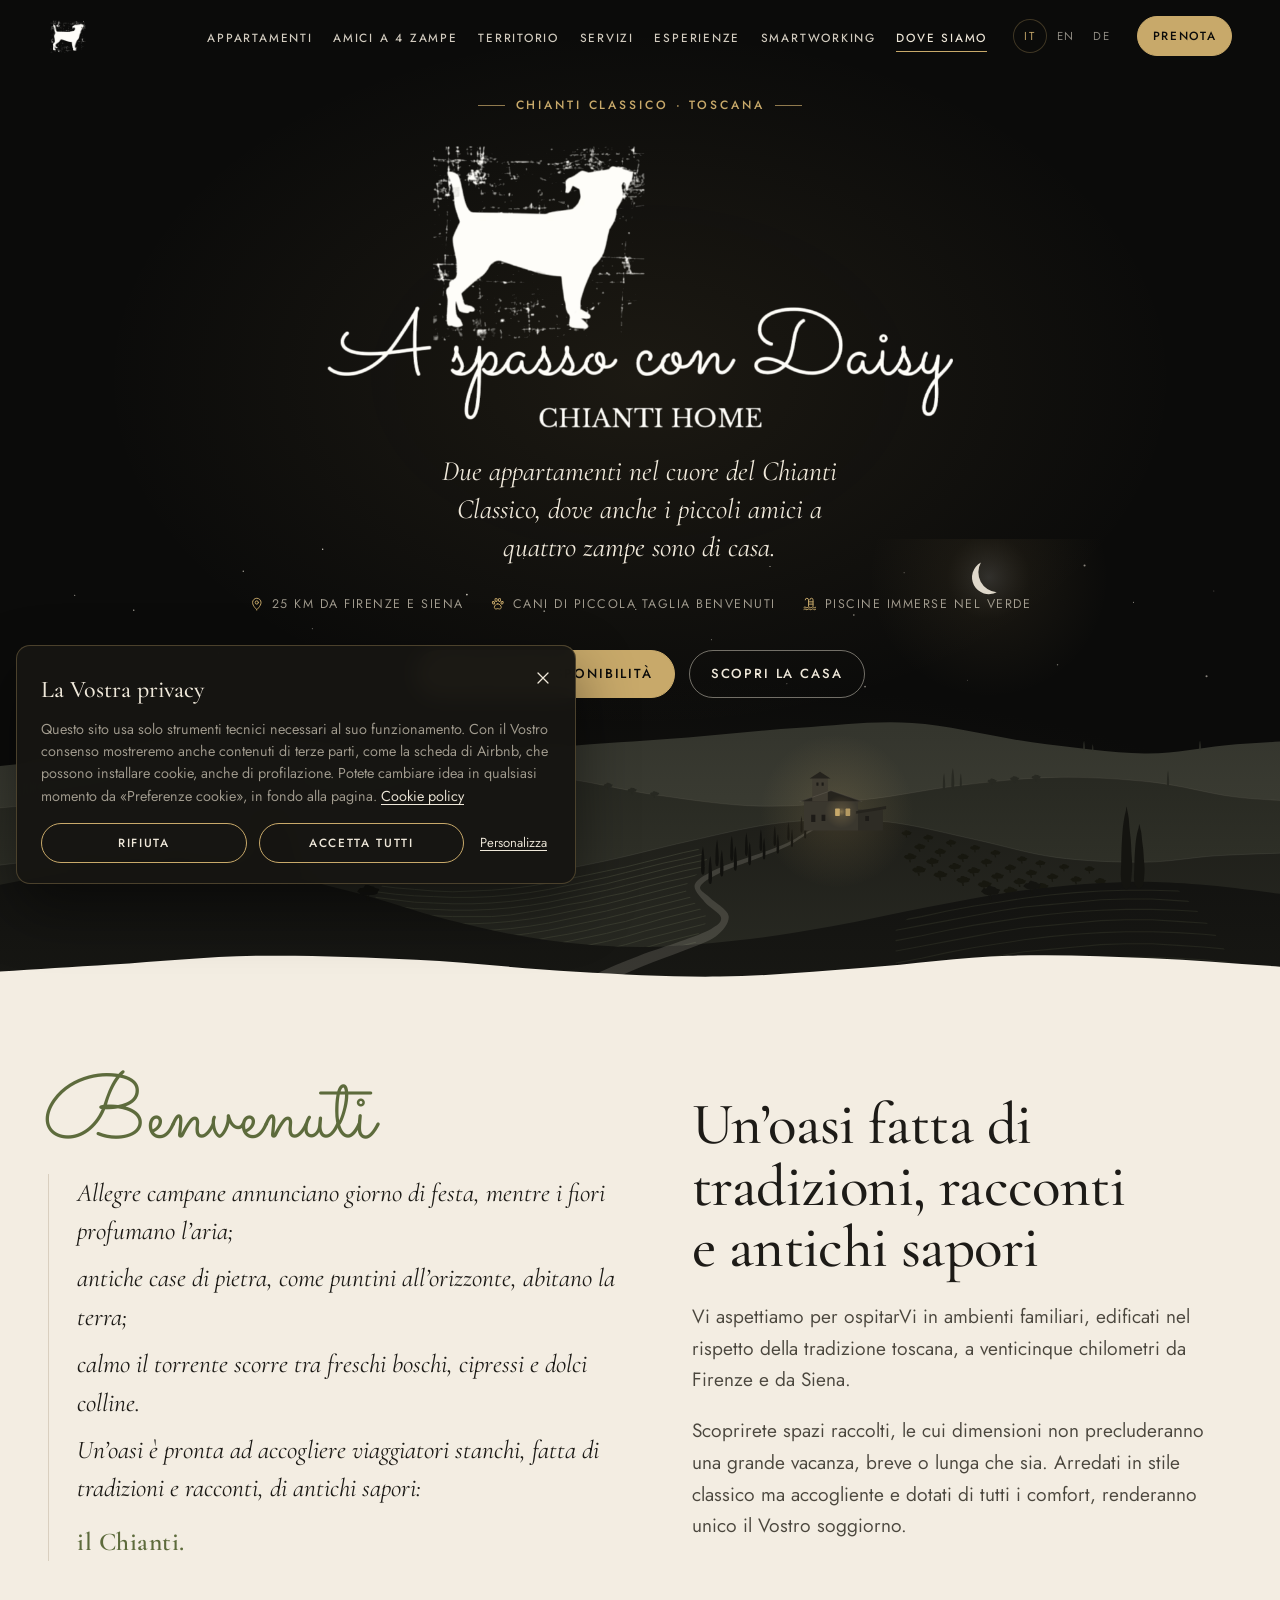
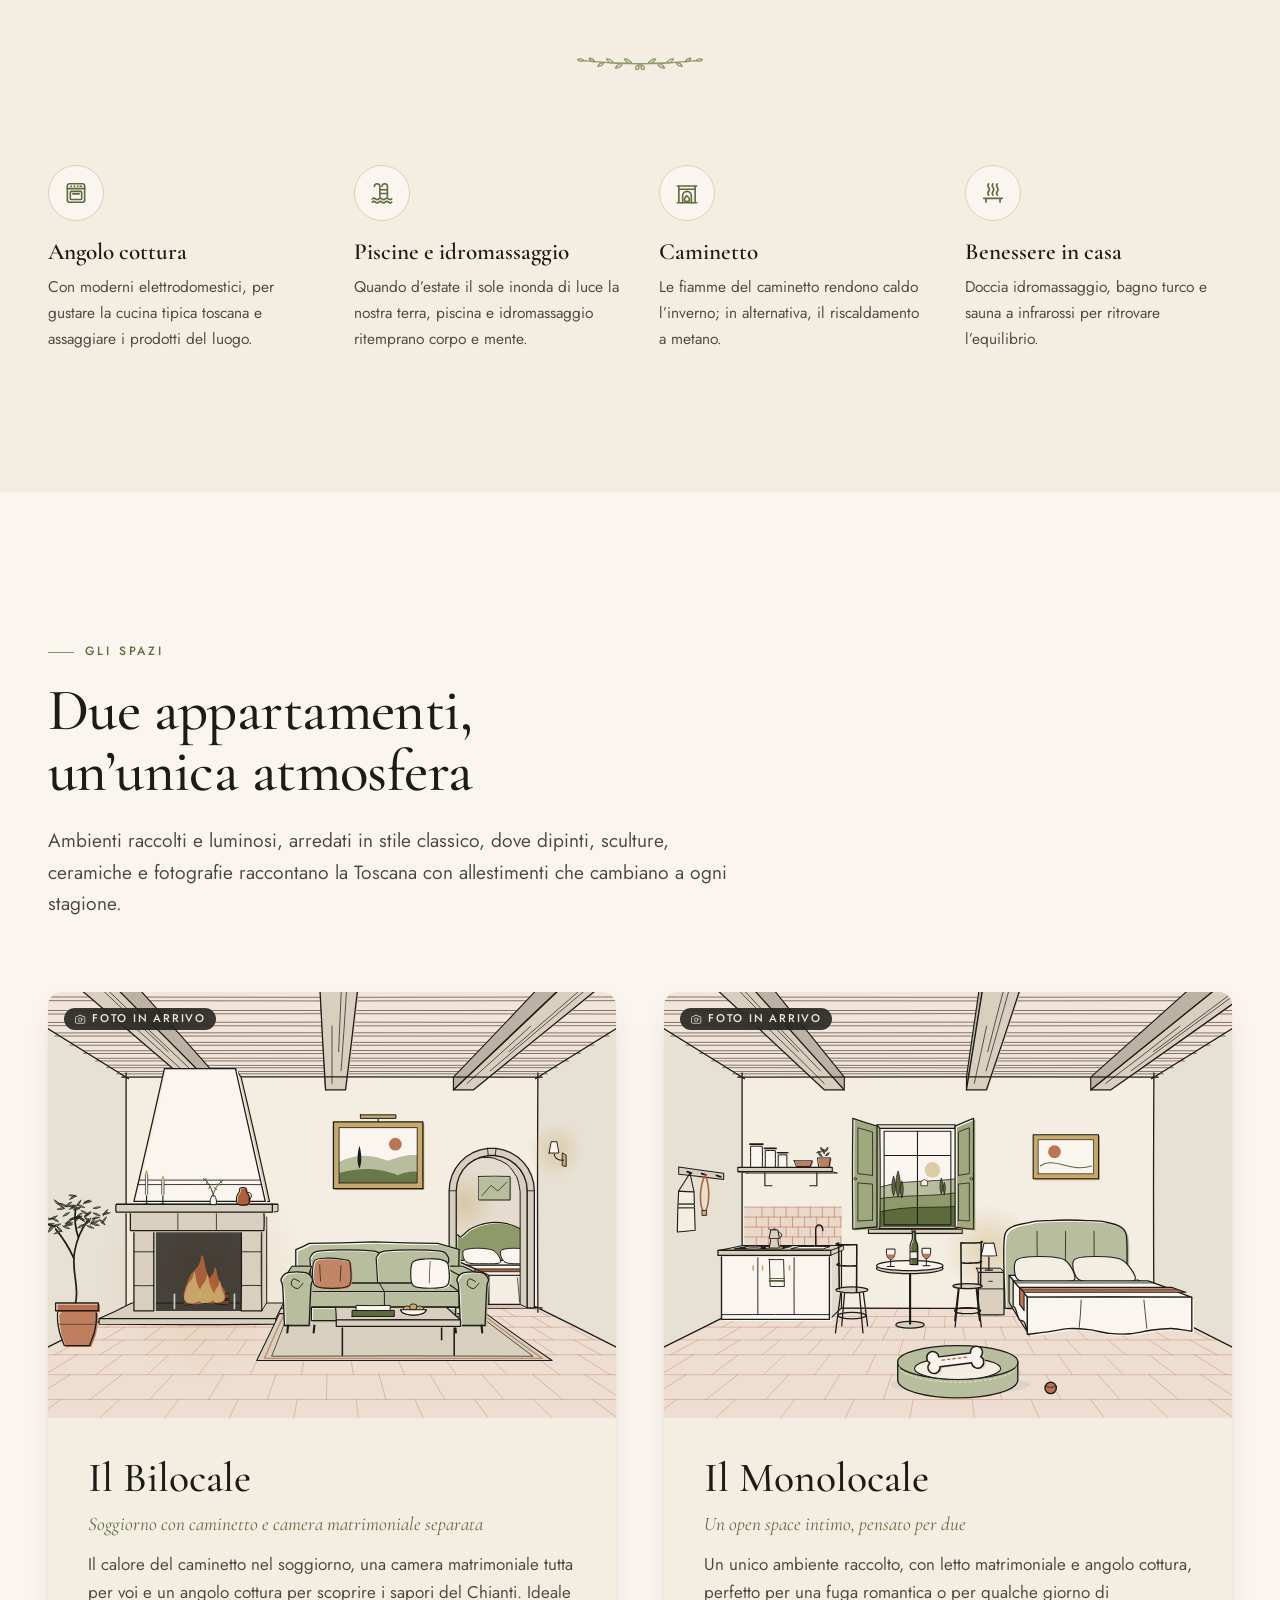
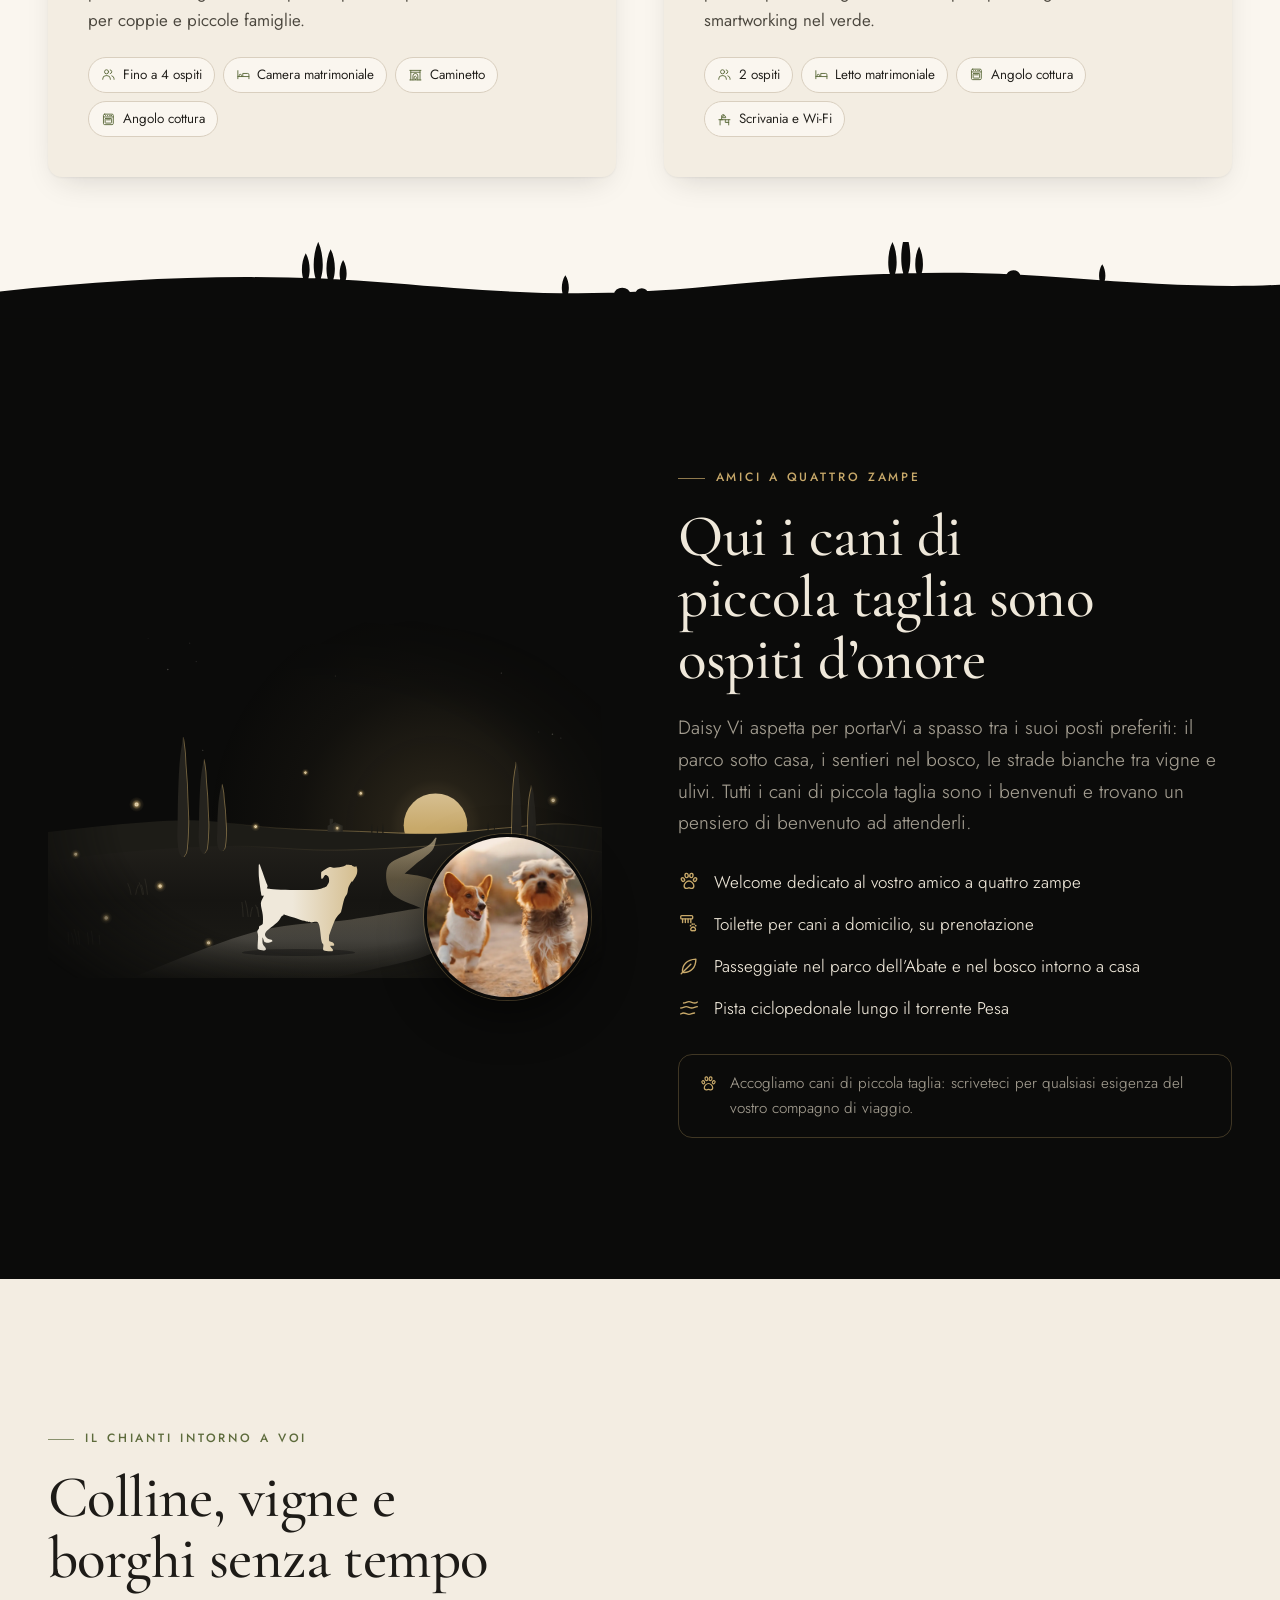
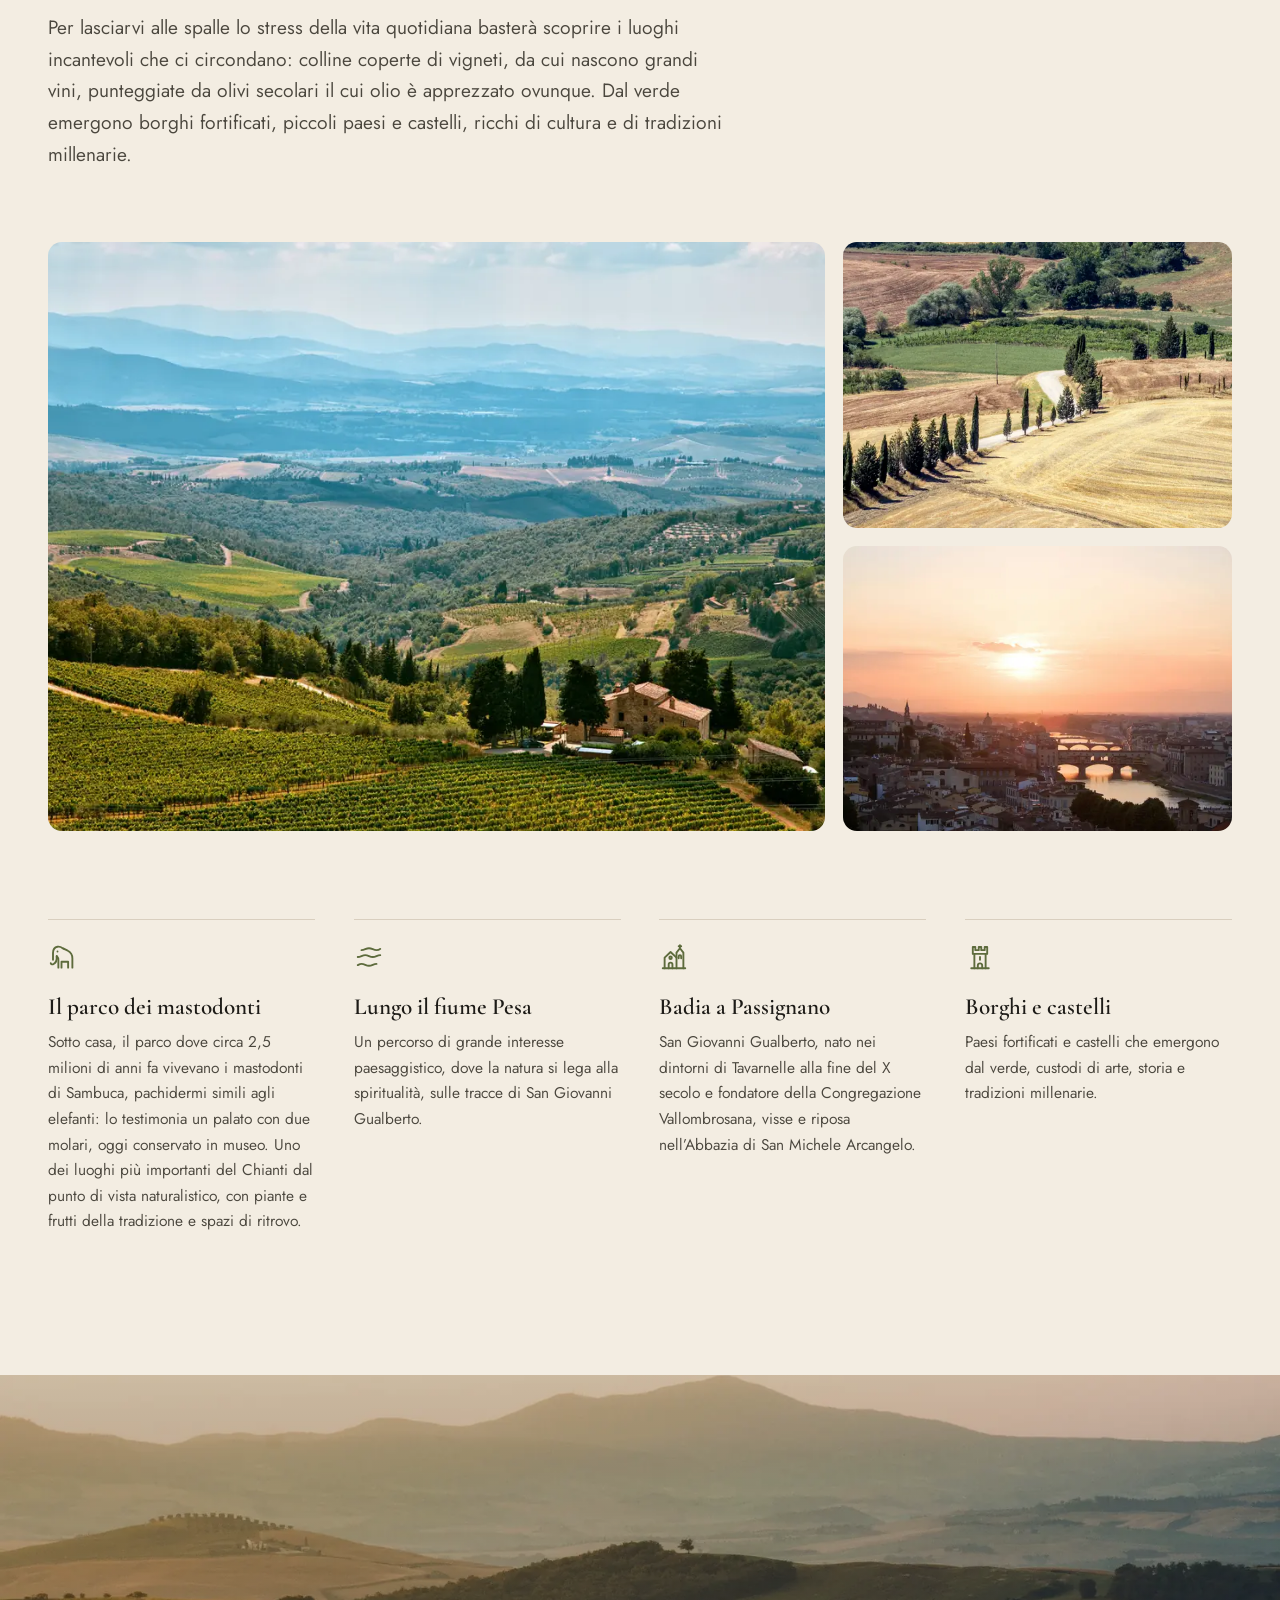
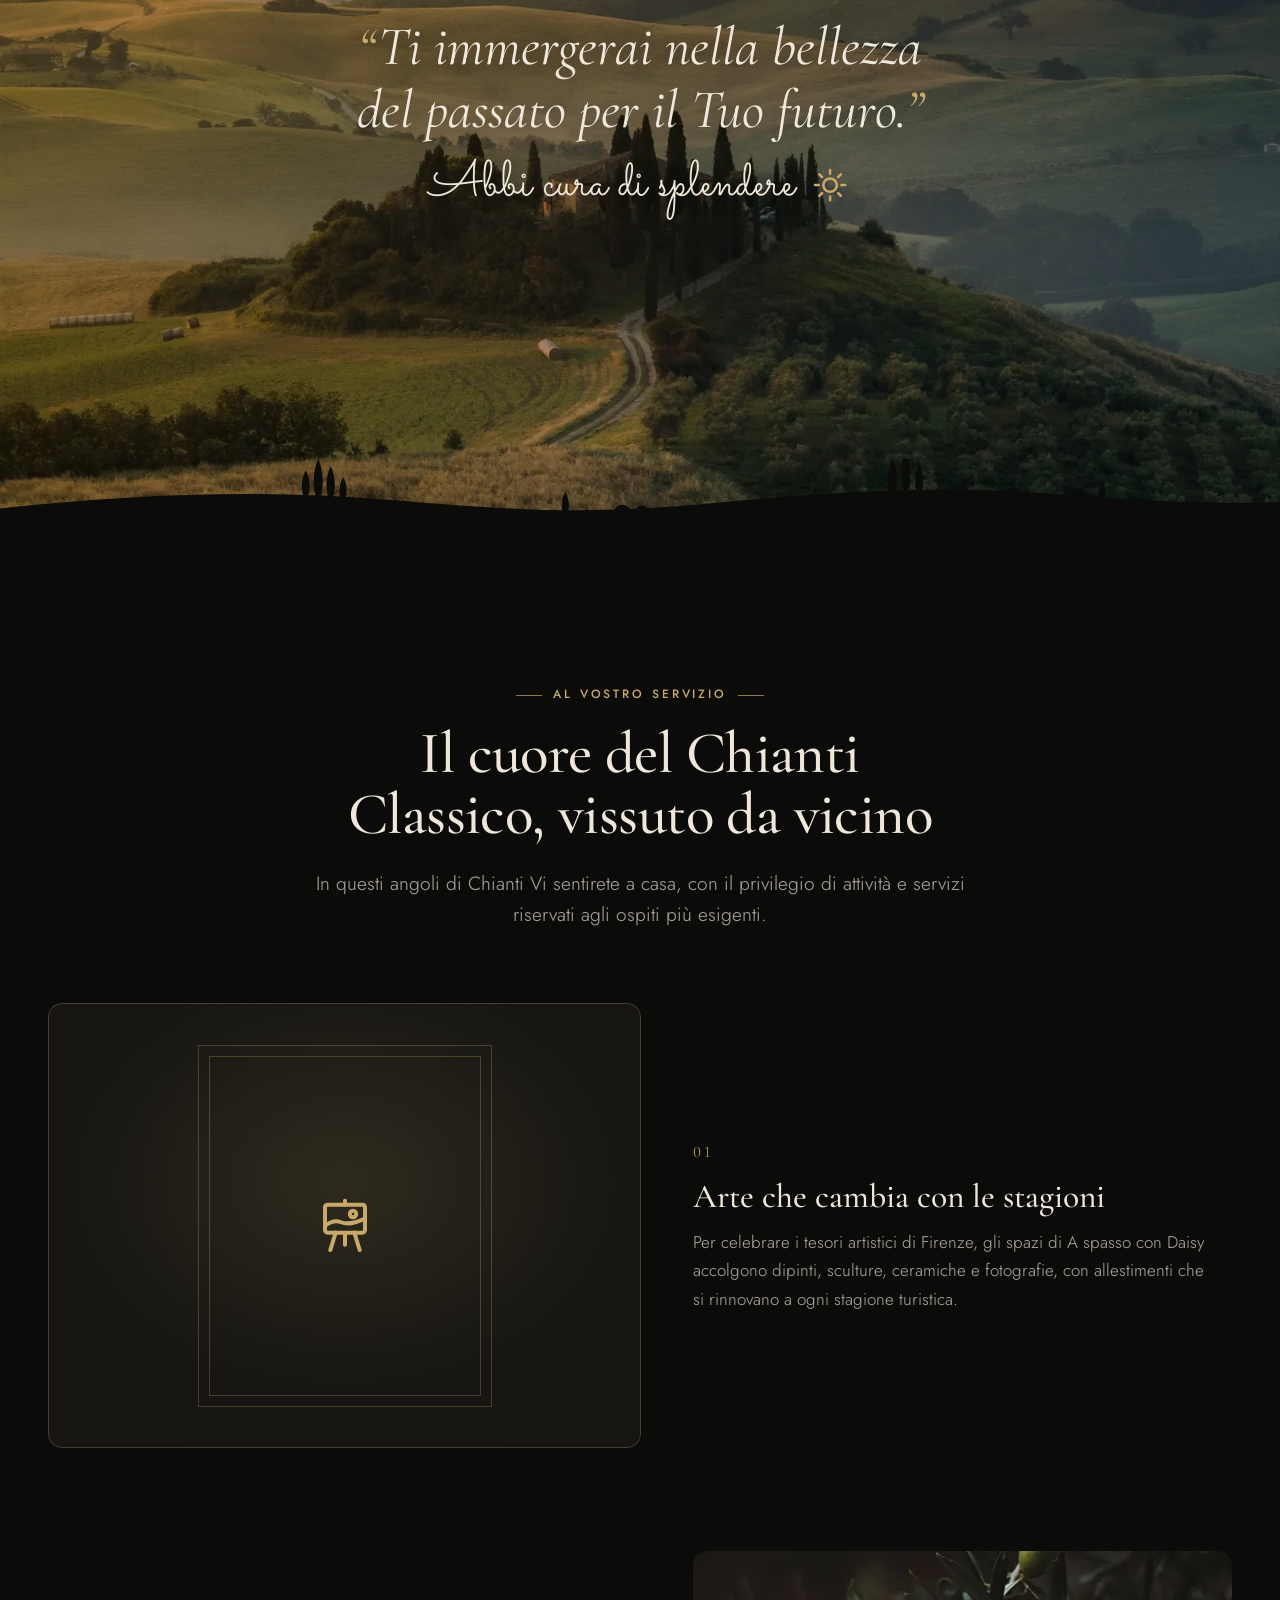
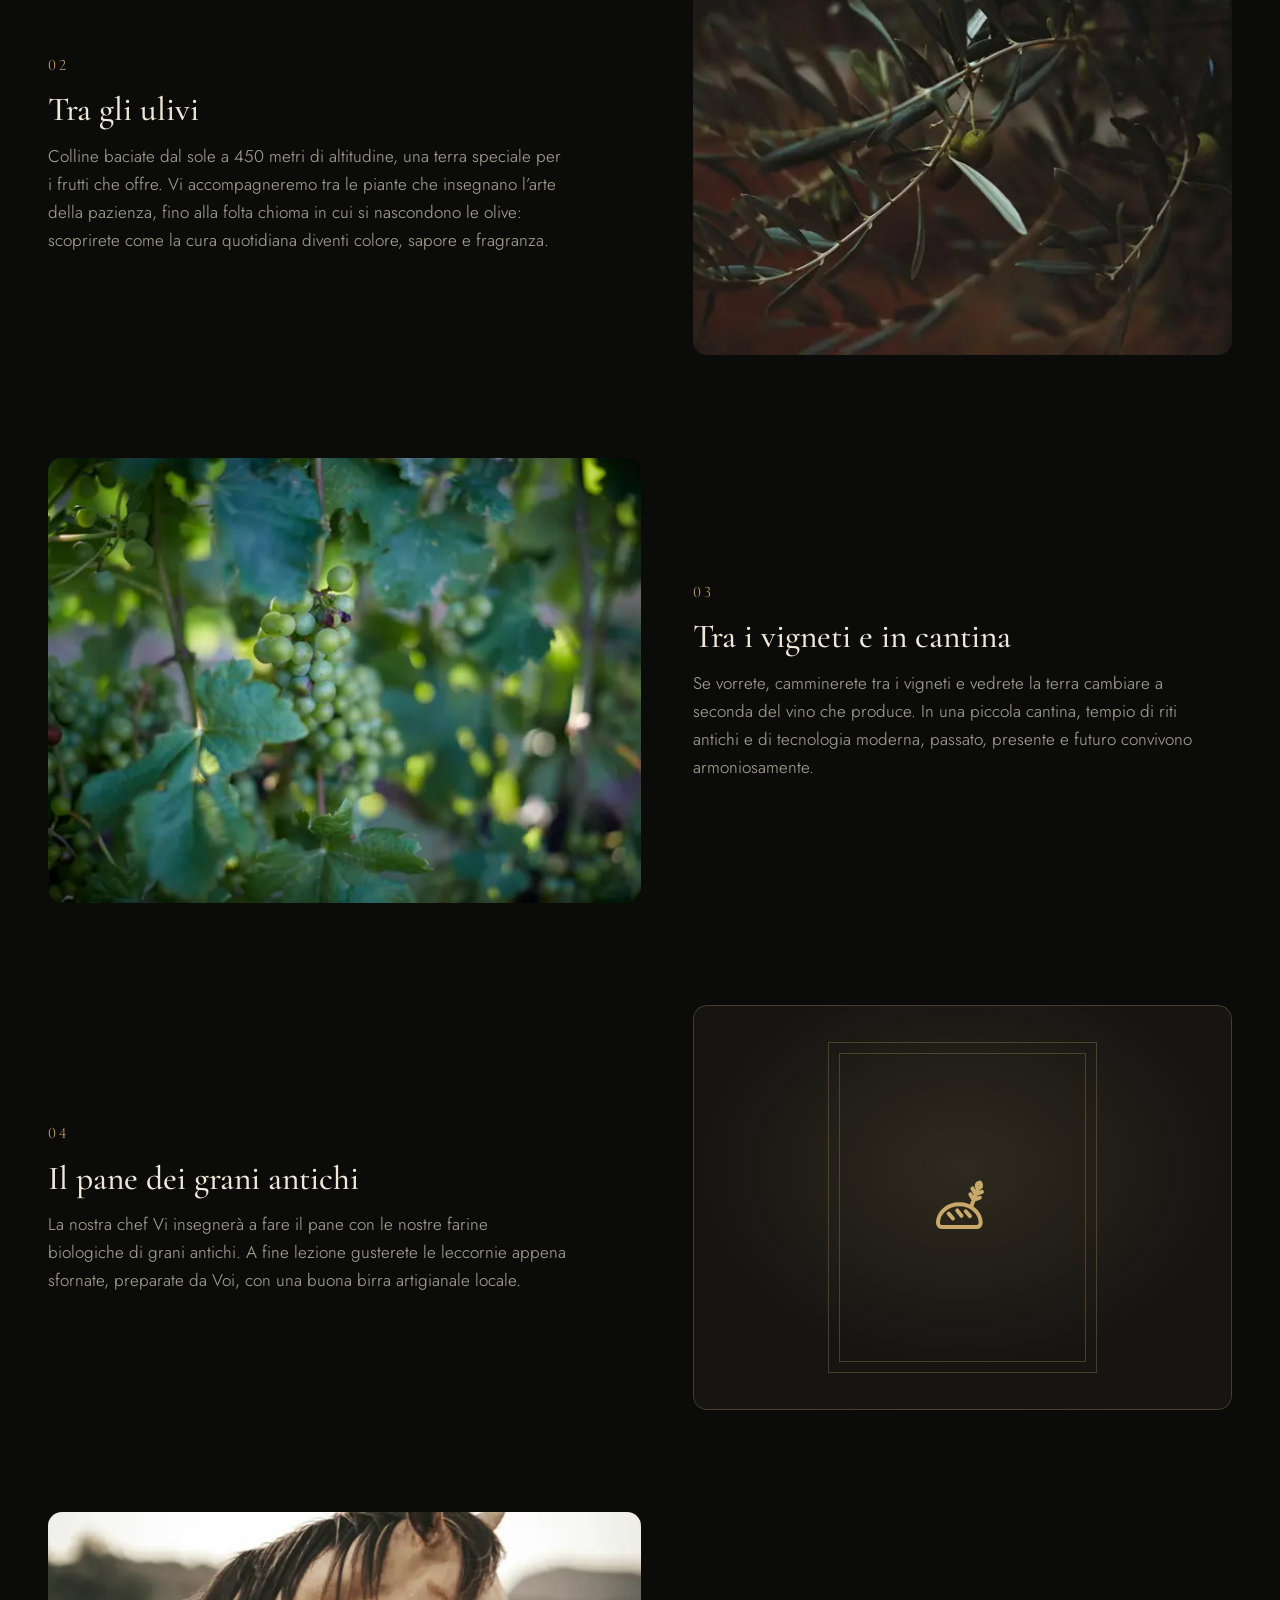
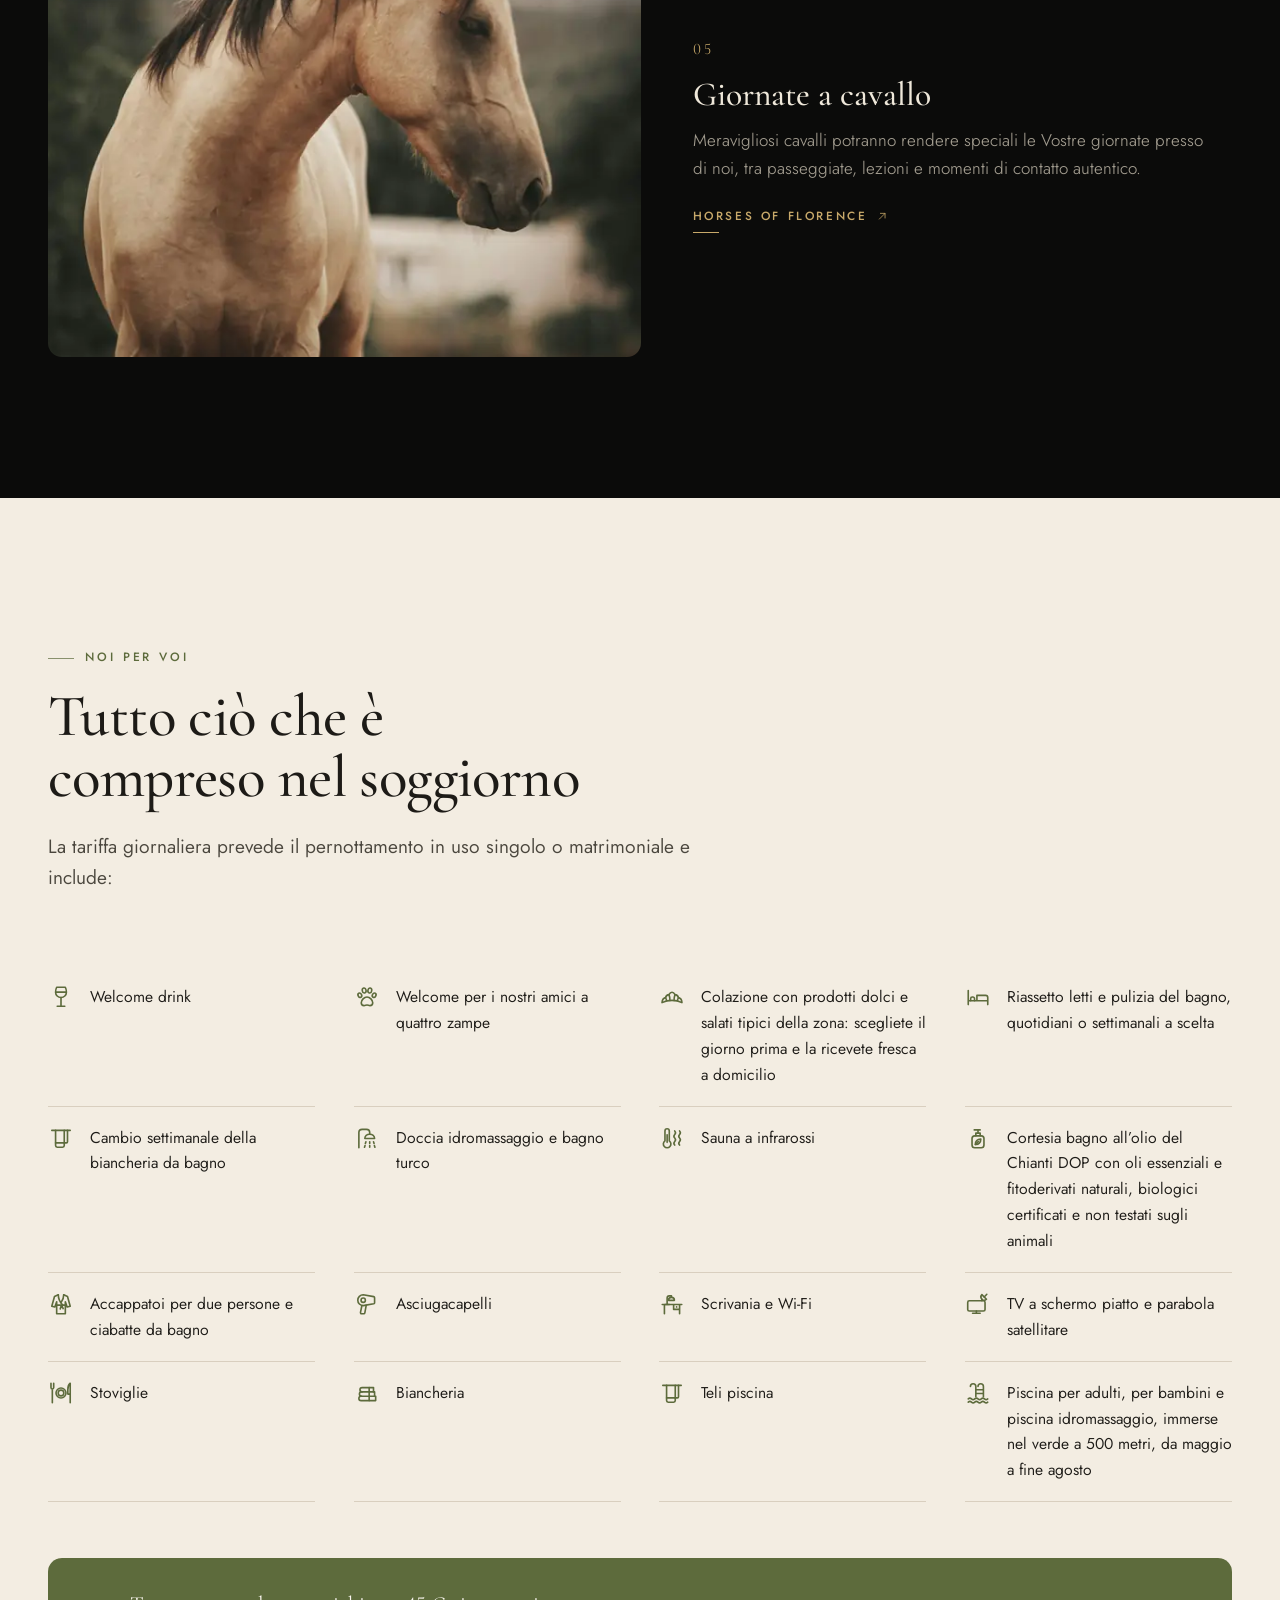
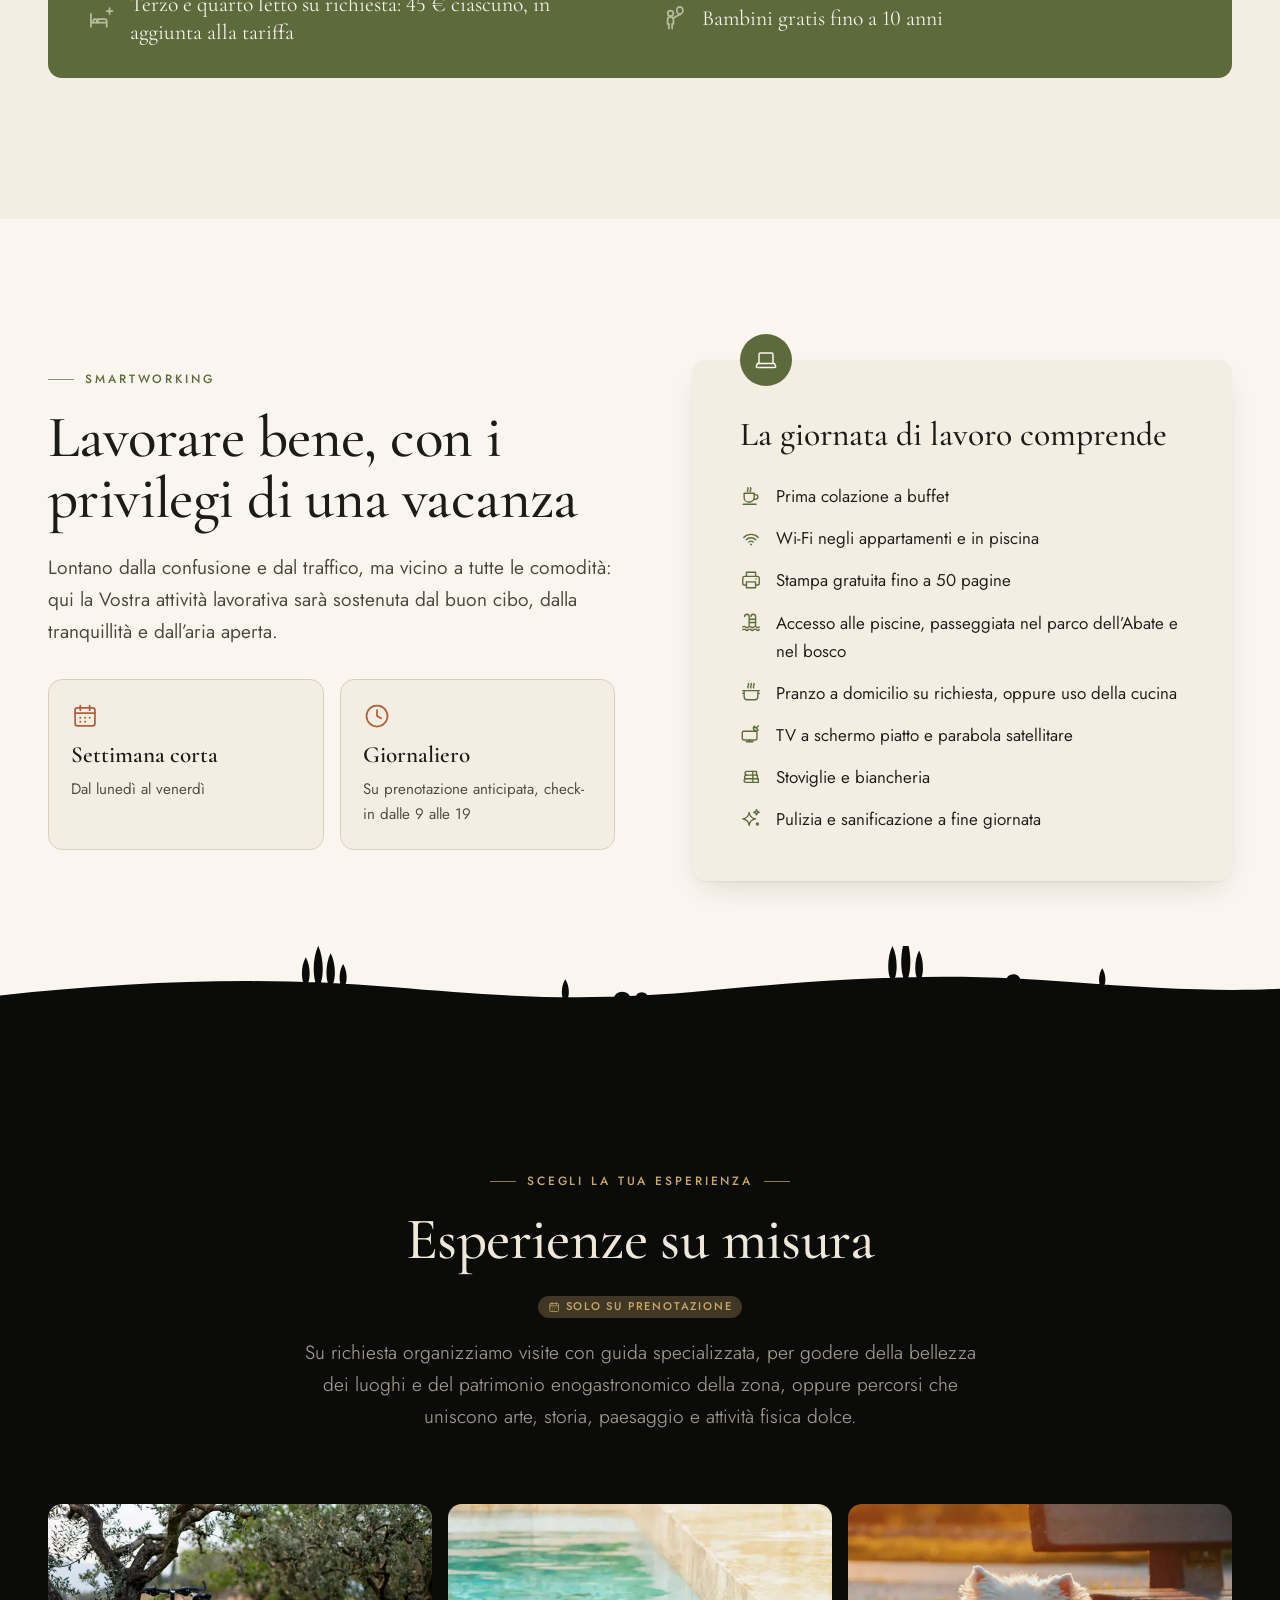
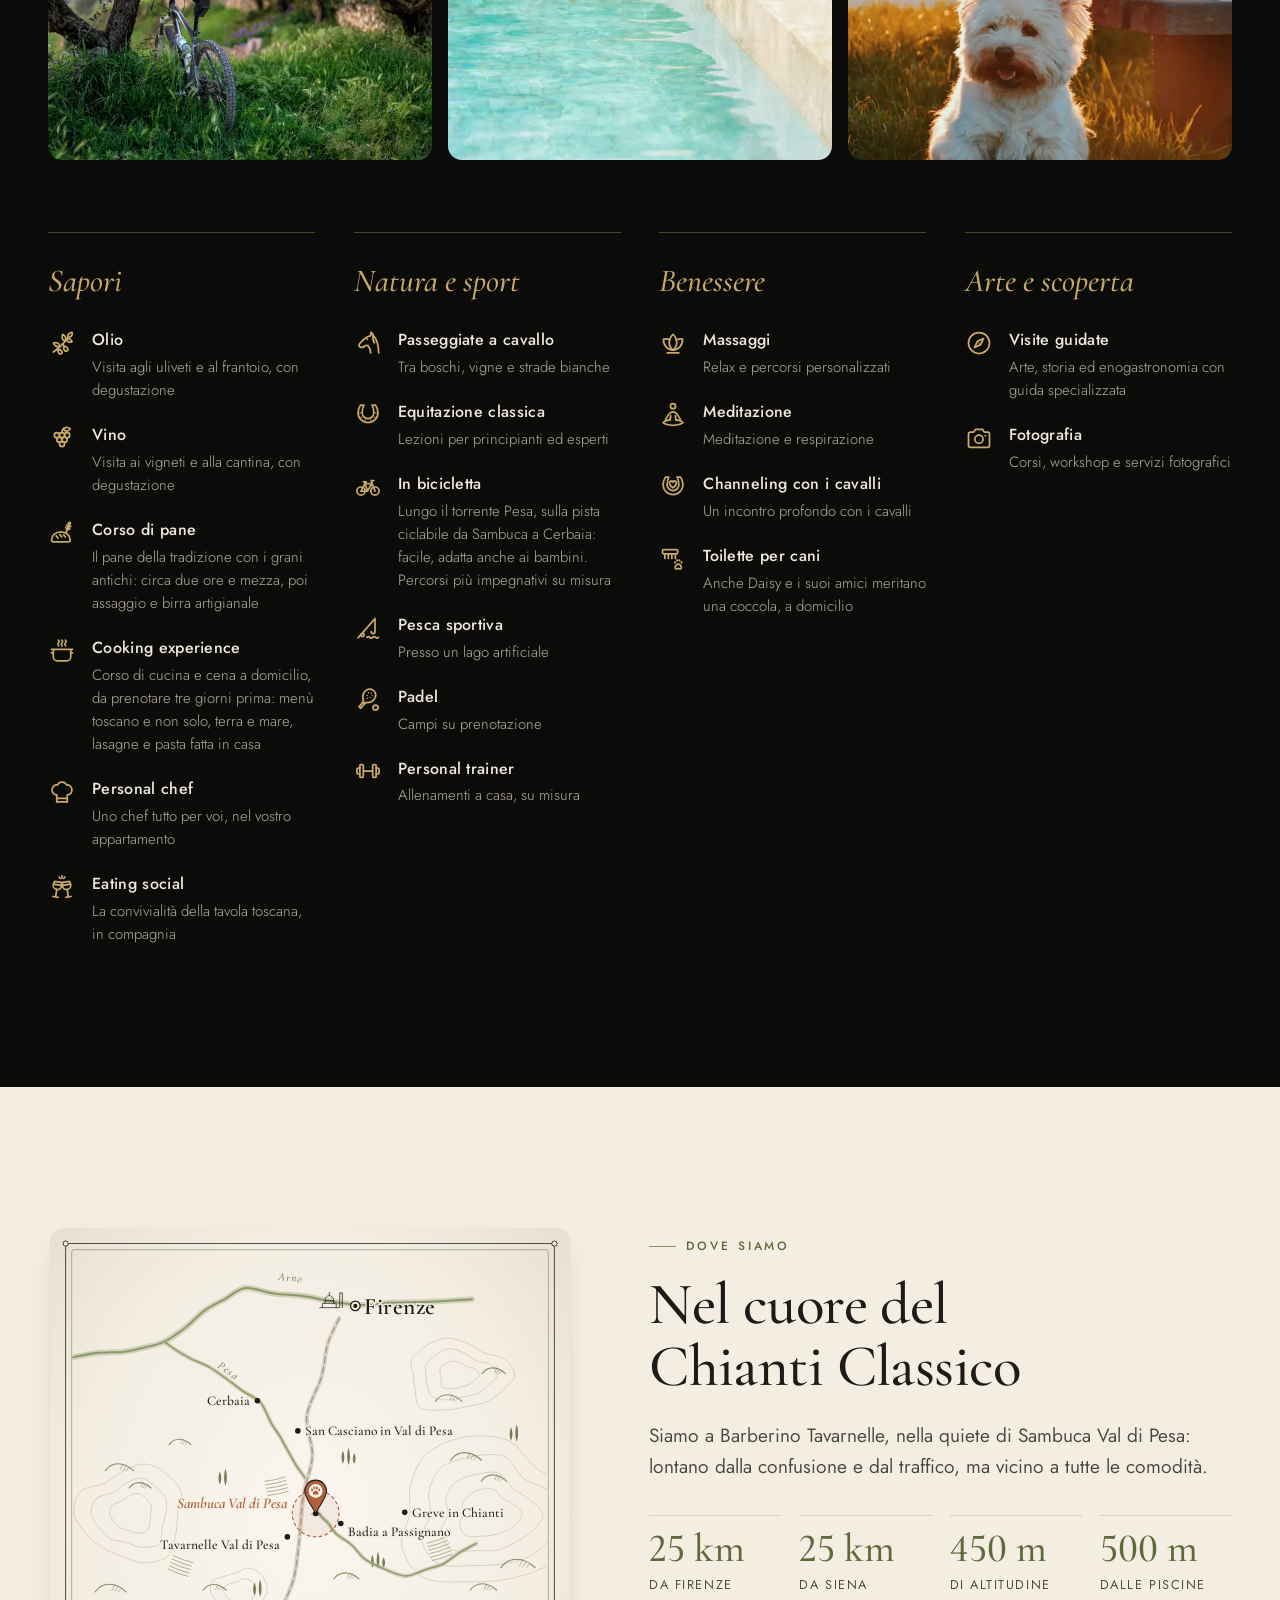
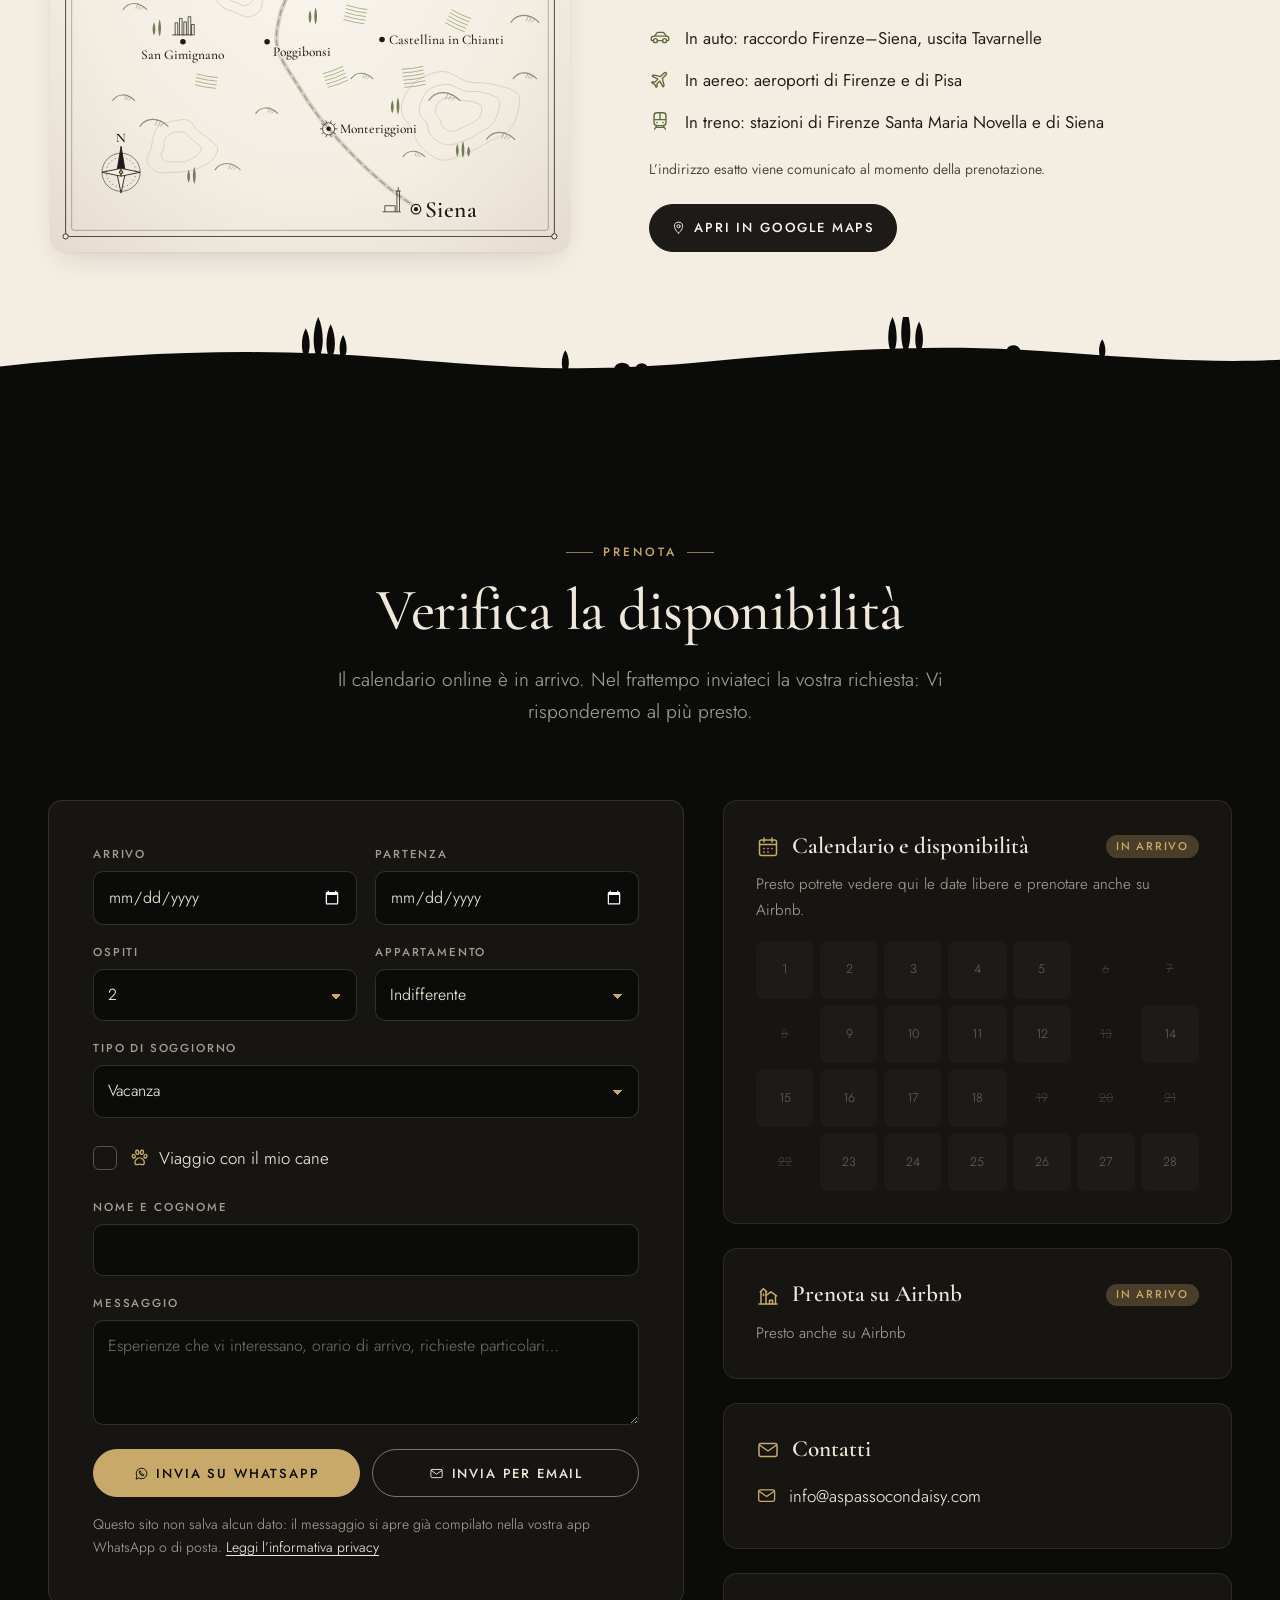
==== commit 42ce088b: "Collegamento discreto a Horses of Florence - Nel blocco «Giornate a cavallo» (Al vostro servizio) un" ====
--- a/index.html
+++ b/index.html
@@ -48,7 +48,7 @@
 </script>
 </head>
 <body class="page-home">
-<svg xmlns="http://www.w3.org/2000/svg" class="sprite" aria-hidden="true" focusable="false"><symbol id="i-arrow-down" viewBox="0 0 24 24"><g fill="none" stroke="currentColor" stroke-width="1.5" stroke-linecap="round" stroke-linejoin="round"><path d="M12 3.5v17M6.5 15l5.5 5.5 5.5-5.5"/></g></symbol><symbol id="i-arrow-right" viewBox="0 0 24 24"><g fill="none" stroke="currentColor" stroke-width="1.5" stroke-linecap="round" stroke-linejoin="round"><path d="M3.5 12h17M15 6.5l5.5 5.5-5.5 5.5"/></g></symbol><symbol id="i-art" viewBox="0 0 24 24"><g fill="none" stroke="currentColor" stroke-width="1.5" stroke-linecap="round" stroke-linejoin="round"><rect x="4.5" y="4" width="15" height="10.5" rx="1"/><path d="M12 2.5V4M8.5 14.5 6.5 21M15.5 14.5l2 6.5M12 14.5V19"/><path d="M4.5 12c2-1.6 4-2.2 6-1.4s4.2.8 9-1.4"/><circle cx="15" cy="7.5" r="1.2"/></g></symbol><symbol id="i-bed" viewBox="0 0 24 24"><g fill="none" stroke="currentColor" stroke-width="1.5" stroke-linecap="round" stroke-linejoin="round"><path d="M3 6v13M3 15.5h18M21 19v-6.5a2 2 0 0 0-2-2h-8v5"/><path d="M5.2 15.5v-2a1.5 1.5 0 0 1 1.5-1.5h.6a1.5 1.5 0 0 1 1.5 1.5v2"/></g></symbol><symbol id="i-bike" viewBox="0 0 24 24"><g fill="none" stroke="currentColor" stroke-width="1.5" stroke-linecap="round" stroke-linejoin="round"><circle cx="6" cy="15.5" r="3.5"/><circle cx="18" cy="15.5" r="3.5"/><path d="M6 15.5 9.5 9l2 6.5H6M9.5 9h6l2.5 6.5M15.5 9l-4 6.5M9.5 9 9 7.5M8 7.5h2.5M15.5 9l-.7-2.5h2.2"/></g></symbol><symbol id="i-bones" viewBox="0 0 24 24"><g fill="none" stroke="currentColor" stroke-width="1.5" stroke-linecap="round" stroke-linejoin="round"><path d="M19.5 20.5V13c0-2.6-1.3-4.7-3.6-6-1.5-.9-3-1.3-4.2-2.1C10.5 4 9 3.6 7.6 3.8 5.4 4.2 4 6.1 4 8.8v5.4"/><path d="M7 11.2c.9 1 1.3 2.1 1.3 3.4v5.9M10.8 20.5v-4.7h5.3v4.7"/><path d="M6.9 11.6c.3 2.6-.5 4.9-2.4 6-1 .6-2 .4-2.3-.6"/><circle cx="7.6" cy="7.6" r=".75" fill="currentColor" stroke="none"/></g></symbol><symbol id="i-bread" viewBox="0 0 24 24"><g fill="none" stroke="currentColor" stroke-width="1.5" stroke-linecap="round" stroke-linejoin="round"><path d="M15.4 12 17.93 5.05M15.91 5.05 17.14 7.21 19.48 6.35M15.12 7.22 16.36 9.37 18.69 8.52M17.93 5.05C19.2 4.87 19.57 3.86 18.75 2.79 17.44 3.08 17.07 4.09 17.93 5.05z"/><path d="M3 18c0-4 3.6-7 8-7s8 3 8 7c0 .9-.7 1.5-1.6 1.5H4.6C3.7 19.5 3 18.9 3 18z"/><path d="M7 14.5l1.6 1.8M10.2 13.3l1.6 2M13.4 13.6l1.6 1.8"/></g></symbol><symbol id="i-breakfast" viewBox="0 0 24 24"><g fill="none" stroke="currentColor" stroke-width="1.5" stroke-linecap="round" stroke-linejoin="round"><path d="M2.8 17.2C3 14.6 4.2 13 6 12.6 6.5 10.9 7.6 9.9 9.2 9.8 10 8.3 11 7.6 12 7.6s2 .7 2.8 2.2C16.4 9.9 17.5 10.9 18 12.6c1.8.4 3 2 3.2 4.6-2.7-1.4-5.8-2.1-9.2-2.1s-6.5.7-9.2 2.1z"/><path d="M6 12.6c.6.9.9 1.9 1 2.9M9.2 9.8c.6 1.6.9 3.4.9 5.35M18 12.6c-.6.9-.9 1.9-1 2.9M14.8 9.8c-.6 1.6-.9 3.4-.9 5.35"/></g></symbol><symbol id="i-calendar" viewBox="0 0 24 24"><g fill="none" stroke="currentColor" stroke-width="1.5" stroke-linecap="round" stroke-linejoin="round"><rect x="3.5" y="5" width="17" height="15.5" rx="2"/><path d="M3.5 9.5h17M8 3v4M16 3v4"/><circle cx="8" cy="13.5" r=".85" fill="currentColor" stroke="none"/><circle cx="12" cy="13.5" r=".85" fill="currentColor" stroke="none"/><circle cx="16" cy="13.5" r=".85" fill="currentColor" stroke="none"/><circle cx="8" cy="17" r=".85" fill="currentColor" stroke="none"/><circle cx="12" cy="17" r=".85" fill="currentColor" stroke="none"/></g></symbol><symbol id="i-camera" viewBox="0 0 24 24"><g fill="none" stroke="currentColor" stroke-width="1.5" stroke-linecap="round" stroke-linejoin="round"><path d="M3 8.5A1.5 1.5 0 0 1 4.5 7h3L9 4.5h6L16.5 7h3A1.5 1.5 0 0 1 21 8.5v10a1.5 1.5 0 0 1-1.5 1.5h-15A1.5 1.5 0 0 1 3 18.5z"/><circle cx="12" cy="13" r="3.5"/><circle cx="17.5" cy="10" r=".8" fill="currentColor" stroke="none"/></g></symbol><symbol id="i-car" viewBox="0 0 24 24"><g fill="none" stroke="currentColor" stroke-width="1.5" stroke-linecap="round" stroke-linejoin="round"><path d="M4.8 16H3.5a1 1 0 0 1-1-1v-2a1.5 1.5 0 0 1 1.2-1.5l2.3-.5 2.5-3.3A2 2 0 0 1 10.1 7H15a2 2 0 0 1 1.6.8L19 11l1.5.4a1.5 1.5 0 0 1 1 1.4V15a1 1 0 0 1-1 1h-1.3M9.2 16h5.6"/><circle cx="7" cy="16" r="2.2"/><circle cx="17" cy="16" r="2.2"/><path d="M6 11h13"/></g></symbol><symbol id="i-castle" viewBox="0 0 24 24"><g fill="none" stroke="currentColor" stroke-width="1.5" stroke-linecap="round" stroke-linejoin="round"><path d="M5 21h14"/><path d="M7.5 21V9.5M16.5 21V9.5M6.25 9.5h11.5V4h-2v2.5h-2.75V4h-2v2.5H8.25V4h-2z"/><path d="M12 12v2.2"/><path d="M10.25 21v-2.2a1.75 1.75 0 0 1 3.5 0V21"/></g></symbol><symbol id="i-check" viewBox="0 0 24 24"><g fill="none" stroke="currentColor" stroke-width="1.5" stroke-linecap="round" stroke-linejoin="round"><path d="M5 12.5l4.5 4.5L19 7.5"/></g></symbol><symbol id="i-chef" viewBox="0 0 24 24"><g fill="none" stroke="currentColor" stroke-width="1.5" stroke-linecap="round" stroke-linejoin="round"><path d="M7.5 14.5C5 14.2 3.5 12.3 3.5 10a4 4 0 0 1 4.6-4C8.8 4.3 10.3 3.5 12 3.5s3.2.8 3.9 2.5a4 4 0 0 1 4.6 4c0 2.3-1.5 4.2-4 4.5v6h-9z"/><path d="M7.5 17.5h9"/></g></symbol><symbol id="i-child" viewBox="0 0 24 24"><g fill="none" stroke="currentColor" stroke-width="1.5" stroke-linecap="round" stroke-linejoin="round"><circle cx="9" cy="8" r="2.4"/><path d="M6.5 17v-3.4a2.5 2.5 0 0 1 5 0V17M7.6 17v4M10.4 17v4M11.2 12.6l2.3-1.9"/><path d="M13.5 10.7c1.2-.4 2.4-.9 3.4-1.9"/><ellipse cx="17" cy="5.5" rx="2.6" ry="3.1"/><path d="M16.4 8.9h1.2"/></g></symbol><symbol id="i-church" viewBox="0 0 24 24"><g fill="none" stroke="currentColor" stroke-width="1.5" stroke-linecap="round" stroke-linejoin="round"><path d="M3 21h18"/><path d="M14 21V8.5l2.75-3.5 2.75 3.5V21M16.75 5V2.5M15.75 3.4h2"/><path d="M15.75 13v-1.5a1 1 0 0 1 2 0V13"/><path d="M4.5 21v-8.5L9.25 8 14 12.5"/><path d="M7.75 21v-3a1.5 1.5 0 0 1 3 0v3"/><circle cx="9.25" cy="12.6" r="1"/></g></symbol><symbol id="i-clock" viewBox="0 0 24 24"><g fill="none" stroke="currentColor" stroke-width="1.5" stroke-linecap="round" stroke-linejoin="round"><circle cx="12" cy="12" r="9"/><path d="M12 7v5l3.5 2"/></g></symbol><symbol id="i-close" viewBox="0 0 24 24"><g fill="none" stroke="currentColor" stroke-width="1.5" stroke-linecap="round" stroke-linejoin="round"><path d="M6 6l12 12M18 6 6 18"/></g></symbol><symbol id="i-coffee" viewBox="0 0 24 24"><g fill="none" stroke="currentColor" stroke-width="1.5" stroke-linecap="round" stroke-linejoin="round"><path d="M4.5 9h11v4.5a5 5 0 0 1-5 5h-1a5 5 0 0 1-5-5z"/><path d="M15.5 10.5h1.5a2.5 2.5 0 0 1 0 5h-1.8"/><path d="M3.5 21h14"/><path d="M8.5 7q-1-1 0-2t0-2M11.5 7q-1-1 0-2t0-2"/></g></symbol><symbol id="i-desk" viewBox="0 0 24 24"><g fill="none" stroke="currentColor" stroke-width="1.5" stroke-linecap="round" stroke-linejoin="round"><path d="M3 12.5h18M5 12.5V21M19 12.5V21M13.5 12.5V17H19"/><circle cx="16.25" cy="14.75" r=".8" fill="currentColor" stroke="none"/><path d="M5.5 12.5h4M7.5 12.5V6.5a2 2 0 0 1 2-2h2v1.2"/><path d="M8.8 8.6a2.7 2.7 0 0 1 5.4 0z"/></g></symbol><symbol id="i-dishes" viewBox="0 0 24 24"><g fill="none" stroke="currentColor" stroke-width="1.5" stroke-linecap="round" stroke-linejoin="round"><circle cx="12" cy="12" r="4.6"/><circle cx="12" cy="12" r="2.6"/><path d="M2.75 3v4a1.25 1.25 0 0 0 2.5 0V3M4 8.25V21"/><path d="M20.5 21V3c-1.4 1.1-2.2 3.2-2.2 6V13h2.2"/></g></symbol><symbol id="i-dog-grooming" viewBox="0 0 24 24"><g fill="none" stroke="currentColor" stroke-width="1.5" stroke-linecap="round" stroke-linejoin="round"><rect x="3" y="4" width="13" height="3.5" rx="1"/><path d="M5 7.5v4M8 7.5v4M11 7.5v4M14 7.5v4"/><path d="M16.5 16.4c-1.3 0-2.6 1.3-2.6 2.6 0 .9.6 1.5 1.4 1.5.5 0 .8-.3 1.2-.3s.7.3 1.2.3c.8 0 1.4-.6 1.4-1.5 0-1.3-1.3-2.6-2.6-2.6z"/><circle cx="13.7" cy="14.9" r=".95" fill="currentColor" stroke="none"/><circle cx="15.5" cy="13.2" r=".95" fill="currentColor" stroke="none"/><circle cx="17.5" cy="13.2" r=".95" fill="currentColor" stroke="none"/><circle cx="19.3" cy="14.9" r=".95" fill="currentColor" stroke="none"/></g></symbol><symbol id="i-extra-bed" viewBox="0 0 24 24"><g fill="none" stroke="currentColor" stroke-width="1.5" stroke-linecap="round" stroke-linejoin="round"><path d="M2.5 8.5v11M2.5 16h13.5M16 19.5v-5A1.5 1.5 0 0 0 14.5 13H8.5v3"/><path d="M4.5 16v-1.5a1.5 1.5 0 0 1 1.5-1.5h.2a1.5 1.5 0 0 1 1.5 1.5V16"/><path d="M18.5 3.5v5M16 6h5"/></g></symbol><symbol id="i-fireplace" viewBox="0 0 24 24"><g fill="none" stroke="currentColor" stroke-width="1.5" stroke-linecap="round" stroke-linejoin="round"><path d="M3 5.5h18M4.5 5.5V21M19.5 5.5V21M4.5 8.5h15M3 21h18"/><path d="M8 21v-6.5a4 4 0 0 1 8 0V21"/><path d="M12 20c-1.4 0-2.3-.9-2.3-2.1 0-1.4 1.2-2.2 1.8-3.4 1 .7 2.8 2 2.8 3.5 0 1.2-.9 2-2.3 2z"/></g></symbol><symbol id="i-fishing" viewBox="0 0 24 24"><g fill="none" stroke="currentColor" stroke-width="1.5" stroke-linecap="round" stroke-linejoin="round"><path d="M3.5 20.5 18 4M18 4v9.2M18 13.2v2a1.6 1.6 0 0 1-3.2 0"/><circle cx="7.4" cy="18" r="1.3"/><path d="M11 20q1.25-1.2 2.5 0t2.5 0 2.5 0 2.5 0"/></g></symbol><symbol id="i-glass" viewBox="0 0 24 24"><g fill="none" stroke="currentColor" stroke-width="1.5" stroke-linecap="round" stroke-linejoin="round"><path d="M8 3h8c.7 1.4 1 3 1 4.5a5 5 0 0 1-10 0C7 6 7.3 4.4 8 3z"/><path d="M7.4 7.5h9.2"/><path d="M12 12.5v8M8.5 20.5h7"/></g></symbol><symbol id="i-grapes" viewBox="0 0 24 24"><g fill="none" stroke="currentColor" stroke-width="1.5" stroke-linecap="round" stroke-linejoin="round"><circle cx="7.6" cy="9.6" r="2.2"/><circle cx="12" cy="9.6" r="2.2"/><circle cx="16.4" cy="9.6" r="2.2"/><circle cx="9.8" cy="13.41" r="2.2"/><circle cx="14.2" cy="13.41" r="2.2"/><circle cx="12" cy="17.22" r="2.2"/><path d="M12 7.4c0-1.6.4-2.9 1.5-3.9"/><path d="M13.3 4.6C14.87 6.63 17.44 6.45 19 4.2 17.14 2.19 14.58 2.37 13.3 4.6z"/></g></symbol><symbol id="i-guests" viewBox="0 0 24 24"><g fill="none" stroke="currentColor" stroke-width="1.5" stroke-linecap="round" stroke-linejoin="round"><circle cx="9" cy="7.8" r="3.3"/><path d="M2.8 20v-.6a5.4 5.4 0 0 1 5.4-5.4h1.6a5.4 5.4 0 0 1 5.4 5.4v.6"/><path d="M15 4.7a3.1 3.1 0 0 1 0 6.1M17.6 14.3a5 5 0 0 1 3.6 4.8v.9"/></g></symbol><symbol id="i-guide" viewBox="0 0 24 24"><g fill="none" stroke="currentColor" stroke-width="1.5" stroke-linecap="round" stroke-linejoin="round"><circle cx="12" cy="12" r="9"/><path d="M15.8 8.2l-2.4 5.2-5.2 2.4 2.4-5.2z"/><circle cx="12" cy="12" r=".7" fill="currentColor" stroke="none"/></g></symbol><symbol id="i-hairdryer" viewBox="0 0 24 24"><g fill="none" stroke="currentColor" stroke-width="1.5" stroke-linecap="round" stroke-linejoin="round"><path d="M8.5 3.5 18.2 5.2a1 1 0 0 1 .8 1v4.6a1 1 0 0 1-.8 1L8.5 13.5a5 5 0 0 1 0-10z"/><circle cx="8.5" cy="8.5" r="2"/><path d="M7.3 13.4 6 19.8a1 1 0 0 0 1 1.2h2a1 1 0 0 0 1-.8l1.3-7.1"/></g></symbol><symbol id="i-horse" viewBox="0 0 24 24"><g fill="none" stroke="currentColor" stroke-width="1.5" stroke-linecap="round" stroke-linejoin="round"><path d="M14.2 5.7l.5-3c1 .7 1.6 1.7 1.8 2.8C19.6 8.7 21 14 21.2 20.5"/><path d="M14.2 5.7C11 6.6 7.4 9.4 4.8 12.6c-.8 1-.6 2.4.5 2.9 1.1.5 2.5.3 3.4-.5 1-.9 2.4-1.1 3.5-.4 1.4 1.7 2.1 4 2.1 5.9"/><path d="M16.5 5.5c-.6 2.3-.3 4.4 1 6.3"/><circle cx="11.4" cy="8.7" r=".8" fill="currentColor" stroke="none"/></g></symbol><symbol id="i-horse-heart" viewBox="0 0 24 24"><g fill="none" stroke="currentColor" stroke-width="1.5" stroke-linecap="round" stroke-linejoin="round"><path d="M5.5 3.5h3c-1 1.7-1.5 4-1.5 6.5a5 5 0 0 0 10 0c0-2.5-.5-4.8-1.5-6.5h3c1.2 2 2 4.3 2 6.5a8.5 8.5 0 0 1-17 0c0-2.2.8-4.5 2-6.5z"/><path d="M12 12.6s-3-1.8-3-4a1.55 1.55 0 0 1 3-.7 1.55 1.55 0 0 1 3 .7c0 2.2-3 4-3 4z"/></g></symbol><symbol id="i-horseshoe" viewBox="0 0 24 24"><g fill="none" stroke="currentColor" stroke-width="1.5" stroke-linecap="round" stroke-linejoin="round"><path d="M5.5 3.5h3c-1 1.7-1.5 4-1.5 6.5a5 5 0 0 0 10 0c0-2.5-.5-4.8-1.5-6.5h3c1.2 2 2 4.3 2 6.5a8.5 8.5 0 0 1-17 0c0-2.2.8-4.5 2-6.5z"/><circle cx="5.25" cy="10" r=".65" fill="currentColor" stroke="none"/><circle cx="18.75" cy="10" r=".65" fill="currentColor" stroke="none"/><circle cx="6.47" cy="13.87" r=".65" fill="currentColor" stroke="none"/><circle cx="17.53" cy="13.87" r=".65" fill="currentColor" stroke="none"/><circle cx="9.47" cy="16.26" r=".65" fill="currentColor" stroke="none"/><circle cx="14.53" cy="16.26" r=".65" fill="currentColor" stroke="none"/></g></symbol><symbol id="i-house" viewBox="0 0 24 24"><g fill="none" stroke="currentColor" stroke-width="1.5" stroke-linecap="round" stroke-linejoin="round"><path d="M3 21h18"/><path d="M5 21V8.7M10 21V8.7M4.3 8.9l3.2-3.2 3.2 3.2"/><path d="M7.5 11v1.6"/><path d="M10 12.5l5-3.7 5.6 4M19.5 12V21"/><path d="M13.5 21v-3.8h3V21"/></g></symbol><symbol id="i-info" viewBox="0 0 24 24"><g fill="none" stroke="currentColor" stroke-width="1.5" stroke-linecap="round" stroke-linejoin="round"><circle cx="12" cy="12" r="9"/><path d="M12 11v5.5"/><circle cx="12" cy="7.9" r="1" fill="currentColor" stroke="none"/></g></symbol><symbol id="i-kitchen" viewBox="0 0 24 24"><g fill="none" stroke="currentColor" stroke-width="1.5" stroke-linecap="round" stroke-linejoin="round"><rect x="4" y="3.5" width="16" height="17" rx="2"/><path d="M4 8h16"/><circle cx="7.5" cy="5.75" r=".85" fill="currentColor" stroke="none"/><circle cx="10.5" cy="5.75" r=".85" fill="currentColor" stroke="none"/><circle cx="13.5" cy="5.75" r=".85" fill="currentColor" stroke="none"/><path d="M15.8 5.75h1.4"/><rect x="6.75" y="10.5" width="10.5" height="7.5" rx="1"/><path d="M9 12.75h6"/></g></symbol><symbol id="i-laptop" viewBox="0 0 24 24"><g fill="none" stroke="currentColor" stroke-width="1.5" stroke-linecap="round" stroke-linejoin="round"><path d="M5 15.5v-9A1.5 1.5 0 0 1 6.5 5h11A1.5 1.5 0 0 1 19 6.5v9"/><path d="M3.5 15.5h17l1 2.4a1 1 0 0 1-.9 1.6H3.4a1 1 0 0 1-.9-1.6z"/></g></symbol><symbol id="i-leaf" viewBox="0 0 24 24"><g fill="none" stroke="currentColor" stroke-width="1.5" stroke-linecap="round" stroke-linejoin="round"><path d="M5 19C4.2 11.2 9.4 5 19.5 4.5 19.5 14 13.6 19.8 5 19z"/><path d="M3.5 20.5 14 10"/></g></symbol><symbol id="i-linen" viewBox="0 0 24 24"><g fill="none" stroke="currentColor" stroke-width="1.5" stroke-linecap="round" stroke-linejoin="round"><path d="M20 15v4H6.5a2 2 0 0 1 0-4H20z"/><path d="M19 15v-4H7a2 2 0 0 0 0 4"/><path d="M18 11V7H7.5a2 2 0 0 0 0 4"/><path d="M14 7v12"/></g></symbol><symbol id="i-mail" viewBox="0 0 24 24"><g fill="none" stroke="currentColor" stroke-width="1.5" stroke-linecap="round" stroke-linejoin="round"><rect x="3" y="5.5" width="18" height="13" rx="2"/><path d="M3.5 7l8.5 6 8.5-6"/></g></symbol><symbol id="i-massage" viewBox="0 0 24 24"><g fill="none" stroke="currentColor" stroke-width="1.5" stroke-linecap="round" stroke-linejoin="round"><path d="M12 4.5c-2.2 2.2-3.2 4.6-3.2 7.2 0 2.5 1.2 4.6 3.2 6.3 2-1.7 3.2-3.8 3.2-6.3 0-2.6-1-5-3.2-7.2z"/><path d="M9.2 9.3c-1.8-.8-3.6-1-5.4-.6-.1 5.3 3.5 9.3 8.2 9.3s8.3-4 8.2-9.3c-1.8-.4-3.6-.2-5.4.6"/><path d="M7 20.5h10"/></g></symbol><symbol id="i-meditation" viewBox="0 0 24 24"><g fill="none" stroke="currentColor" stroke-width="1.5" stroke-linecap="round" stroke-linejoin="round"><circle cx="12" cy="4.4" r="2.2"/><path d="M5.6 16l2.3-3.9c.5-.9 1.1-1.6 1.9-2.1.6-.4 1.3-.6 2.2-.6s1.6.2 2.2.6c.8.5 1.4 1.2 1.9 2.1l2.3 3.9"/><path d="M10 12.6l-.4 3.6M14 12.6l.4 3.6"/><path d="M3.5 18.6c1.2-1.4 3.4-2.3 6.1-2.4M20.5 18.6c-1.2-1.4-3.4-2.3-6.1-2.4M3.5 18.6c1.8 1.5 5 2.2 8.5 2.2s6.7-.7 8.5-2.2"/></g></symbol><symbol id="i-olive" viewBox="0 0 24 24"><g fill="none" stroke="currentColor" stroke-width="1.5" stroke-linecap="round" stroke-linejoin="round"><path d="M4.5 19.8C9 16.8 13.5 12.6 17 7.2"/><path d="M17 7.2C19.38 7.45 21.09 5.56 20.8 3 18.23 2.96 16.52 4.85 17 7.2z"/><path d="M14.6 10.4C15.93 8.32 15.03 5.71 12.6 4.6 11.37 6.97 12.27 9.58 14.6 10.4z"/><path d="M15.9 8.8C16.37 10.96 18.49 11.86 20.6 10.8 19.89 8.54 17.78 7.64 15.9 8.8z"/><path d="M10.2 14.6C9.61 12.2 7.09 11.03 4.6 12 5.47 14.53 7.99 15.7 10.2 14.6z"/><path d="M12.4 12.7l1.7 2.4M8 16.6l1.2 1.6"/><ellipse cx="15.2" cy="17" rx="1.6" ry="2.15" transform="rotate(-32 15.2 17)"/><ellipse cx="10.3" cy="19.6" rx="1.45" ry="1.95" transform="rotate(-32 10.3 19.6)"/></g></symbol><symbol id="i-ornament" viewBox="0 0 120 24"><g fill="none" stroke="currentColor" stroke-width="1.2" stroke-linecap="round" stroke-linejoin="round"><path d="M60 12.7Q36 12.7 12 10M53 12.64C50.57 12.89 47.7 11.03 46.63 8.5 49.37 8.46 52.24 10.32 53 12.64zM45 12.44C44.29 14.65 41.57 16.41 38.96 16.36 39.97 13.95 42.69 12.19 45 12.44zM37 12.08C34.83 12.34 32.3 10.7 31.38 8.43 33.83 8.35 36.36 9.99 37 12.08zM29 11.57C28.45 13.52 26.15 15.02 23.88 14.9 24.69 12.78 26.99 11.29 29 11.57zM21 10.92C19.21 11.19 17.18 9.87 16.47 7.98 18.48 7.85 20.52 9.18 21 10.92zM12 10C10.4 10.87 7.88 10.42 6.4 9 8.28 8.18 10.8 8.63 12 10zM60 12.8l-1.6 1.5"/><path d="M60 12.7Q84 12.7 108 10M67 12.64C69.43 12.89 72.3 11.03 73.37 8.5 70.63 8.46 67.76 10.32 67 12.64zM75 12.44C75.71 14.65 78.43 16.41 81.04 16.36 80.03 13.95 77.31 12.19 75 12.44zM83 12.08C85.17 12.34 87.7 10.7 88.62 8.43 86.17 8.35 83.64 9.99 83 12.08zM91 11.57C91.55 13.52 93.85 15.02 96.12 14.9 95.31 12.78 93.01 11.29 91 11.57zM99 10.92C100.79 11.19 102.82 9.87 103.53 7.98 101.52 7.85 99.48 9.18 99 10.92zM108 10C109.6 10.87 112.12 10.42 113.6 9 111.72 8.18 109.2 8.63 108 10zM60 12.8l1.6 1.5"/><ellipse cx="57.8" cy="15.9" rx="1.3" ry="1.8" transform="rotate(24 57.8 15.9)"/><ellipse cx="62.2" cy="15.9" rx="1.3" ry="1.8" transform="rotate(-24 62.2 15.9)"/></g></symbol><symbol id="i-padel" viewBox="0 0 24 24"><g fill="none" stroke="currentColor" stroke-width="1.5" stroke-linecap="round" stroke-linejoin="round"><g transform="rotate(38 11 11)"><path d="M11 1.8c3 0 5.2 2.4 5.2 5.6 0 3.1-1.8 5.3-3.7 6.2L12 15.5h-2l-.5-1.9C7.6 12.7 5.8 10.5 5.8 7.4 5.8 4.2 8 1.8 11 1.8z"/><path d="M10 15.5h2v5h-2z"/><circle cx="9" cy="6" r=".6" fill="currentColor" stroke="none"/><circle cx="11" cy="5" r=".6" fill="currentColor" stroke="none"/><circle cx="13" cy="6" r=".6" fill="currentColor" stroke="none"/><circle cx="9.5" cy="8.5" r=".6" fill="currentColor" stroke="none"/><circle cx="12.5" cy="8.5" r=".6" fill="currentColor" stroke="none"/><circle cx="11" cy="10.5" r=".6" fill="currentColor" stroke="none"/></g><circle cx="18.5" cy="18.5" r="2.2"/></g></symbol><symbol id="i-paw" viewBox="0 0 24 24"><g fill="none" stroke="currentColor" stroke-width="1.5" stroke-linecap="round" stroke-linejoin="round"><path d="M12 12c-2.6 0-5.3 2.9-5.3 5.4 0 1.6 1.1 2.6 2.6 2.6 1 0 1.8-.6 2.7-.6s1.7.6 2.7.6c1.5 0 2.6-1 2.6-2.6 0-2.5-2.7-5.4-5.3-5.4z"/><ellipse cx="5.4" cy="10.4" rx="1.6" ry="2.1" transform="rotate(-28 5.4 10.4)"/><ellipse cx="9.4" cy="6" rx="1.75" ry="2.35" transform="rotate(-10 9.4 6)"/><ellipse cx="14.6" cy="6" rx="1.75" ry="2.35" transform="rotate(10 14.6 6)"/><ellipse cx="18.6" cy="10.4" rx="1.6" ry="2.1" transform="rotate(28 18.6 10.4)"/></g></symbol><symbol id="i-pin" viewBox="0 0 24 24"><g fill="none" stroke="currentColor" stroke-width="1.5" stroke-linecap="round" stroke-linejoin="round"><path d="M12 21s-6.5-5.5-6.5-11a6.5 6.5 0 0 1 13 0c0 5.5-6.5 11-6.5 11z"/><circle cx="12" cy="10" r="2.5"/></g></symbol><symbol id="i-plane" viewBox="0 0 24 24"><g fill="none" stroke="currentColor" stroke-width="1.5" stroke-linecap="round" stroke-linejoin="round"><path transform="rotate(45 12 12)" d="M12 2.5c.8 0 1.5.9 1.5 2V9.8l6.8 4.2v1.8l-6.8-2.1v4.6l2 1.5v1.5L12 20.3l-3.5 1v-1.5l2-1.5v-4.6l-6.8 2.1V14l6.8-4.2V4.5c0-1.1.7-2 1.5-2z"/></g></symbol><symbol id="i-pool" viewBox="0 0 24 24"><g fill="none" stroke="currentColor" stroke-width="1.5" stroke-linecap="round" stroke-linejoin="round"><path d="M10 15.5V6a2.5 2.5 0 0 0-5 0M17 15.5V6a2.5 2.5 0 0 0-5 0M10 9h7M10 12.5h7"/><path d="M3 17.5q1.5-1.4 3 0t3 0 3 0 3 0 3 0 3 0M3 20.5q1.5-1.4 3 0t3 0 3 0 3 0 3 0 3 0"/></g></symbol><symbol id="i-pot" viewBox="0 0 24 24"><g fill="none" stroke="currentColor" stroke-width="1.5" stroke-linecap="round" stroke-linejoin="round"><path d="M3 10.5h18M4.5 10.5V17a3.5 3.5 0 0 0 3.5 3.5h8a3.5 3.5 0 0 0 3.5-3.5v-6.5M4.5 13.5H3M19.5 13.5H21"/><path d="M9 7.5q-1.1-1.2 0-2.4t0-2.4M12 7.5q-1.1-1.2 0-2.4t0-2.4M15 7.5q-1.1-1.2 0-2.4t0-2.4"/></g></symbol><symbol id="i-printer" viewBox="0 0 24 24"><g fill="none" stroke="currentColor" stroke-width="1.5" stroke-linecap="round" stroke-linejoin="round"><path d="M7 8V3.5h10V8"/><path d="M7 17.5H5a2 2 0 0 1-2-2V10a2 2 0 0 1 2-2h14a2 2 0 0 1 2 2v5.5a2 2 0 0 1-2 2h-2"/><path d="M7 14h10v6.5H7z"/><circle cx="17.5" cy="11" r=".85" fill="currentColor" stroke="none"/></g></symbol><symbol id="i-river" viewBox="0 0 24 24"><g fill="none" stroke="currentColor" stroke-width="1.5" stroke-linecap="round" stroke-linejoin="round"><path d="M6 6.5c2.5 0 3.5-1.5 6-1.5s3.5 1.5 6 1.5 2.5-.8 3-1"/><path d="M3 12c2.5 0 3.5-1.5 6-1.5s3.5 1.5 6 1.5 3.5-1.5 6-1.5"/><path d="M3 18.5c.5-.2 1.5-1 3-1 2.5 0 3.5 1.5 6 1.5s3.5-1.5 6-1.5"/></g></symbol><symbol id="i-robe" viewBox="0 0 24 24"><g fill="none" stroke="currentColor" stroke-width="1.5" stroke-linecap="round" stroke-linejoin="round"><path d="M9.5 3.5 6 5 3.5 14l2.8.8L8 10v11h8V10l1.7 4.8 2.8-.8L18 5l-3.5-1.5"/><path d="M9.5 3.5c0 3.5 1.5 6.8 4 9.5M14.5 3.5c0 2.5-.8 4.8-2.2 6.8"/><path d="M8 13h8M12.5 13l-1.2 3.5M12.5 13l1.5 3.2"/></g></symbol><symbol id="i-sauna" viewBox="0 0 24 24"><g fill="none" stroke="currentColor" stroke-width="1.5" stroke-linecap="round" stroke-linejoin="round"><path d="M5.5 14.6V5.5a2 2 0 0 1 4 0v9.1a3.5 3.5 0 1 1-4 0z"/><path d="M7.5 16V9"/><path d="M14.5 18.5q-1.5-1.62 0-3.25t0-3.25 0-3.25 0-3.25M19 18.5q-1.5-1.62 0-3.25t0-3.25 0-3.25 0-3.25"/></g></symbol><symbol id="i-shower" viewBox="0 0 24 24"><g fill="none" stroke="currentColor" stroke-width="1.5" stroke-linecap="round" stroke-linejoin="round"><path d="M4.5 21V7a3 3 0 0 1 3-3h4a3 3 0 0 1 3 3v1.5"/><path d="M10 12.5a4.5 4 0 0 1 9 0z"/><path d="M11 15.5l-.5 1.5M14.5 15.5V17M18 15.5l.5 1.5M10.2 19l-.5 1.5M14.5 19v1.5M18.8 19l.5 1.5"/></g></symbol><symbol id="i-soap" viewBox="0 0 24 24"><g fill="none" stroke="currentColor" stroke-width="1.5" stroke-linecap="round" stroke-linejoin="round"><rect x="6.5" y="10" width="11" height="11" rx="2.5"/><path d="M10 10V7.5h4V10M12 7.5V4.5M8.5 4.5H14"/><path d="M9.6 17.9C12.44 18.29 14.69 16.09 14.6 13 11.51 12.85 9.26 15.06 9.6 17.9z"/><path d="M9.6 17.9l2.6-2.6"/></g></symbol><symbol id="i-sparkle" viewBox="0 0 24 24"><g fill="none" stroke="currentColor" stroke-width="1.5" stroke-linecap="round" stroke-linejoin="round"><path d="M10 6c.6 4.2 2.8 6.4 7 7-4.2.6-6.4 2.8-7 7-.6-4.2-2.8-6.4-7-7 4.2-.6 6.4-2.8 7-7z"/><path d="M18 2.8c.3 1.7 1.2 2.6 2.9 2.9-1.7.3-2.6 1.2-2.9 2.9-.3-1.7-1.2-2.6-2.9-2.9 1.7-.3 2.6-1.2 2.9-2.9z"/><circle cx="19" cy="18.5" r="1.1"/></g></symbol><symbol id="i-steam" viewBox="0 0 24 24"><g fill="none" stroke="currentColor" stroke-width="1.5" stroke-linecap="round" stroke-linejoin="round"><path d="M3.5 17h17M5.5 17v3.5M18.5 17v3.5"/><path d="M8 14q-1.4-1.75 0-3.5t0-3.5 0-3.5M12 14q-1.4-1.75 0-3.5t0-3.5 0-3.5M16 14q-1.4-1.75 0-3.5t0-3.5 0-3.5"/></g></symbol><symbol id="i-sun" viewBox="0 0 24 24"><g fill="none" stroke="currentColor" stroke-width="1.5" stroke-linecap="round" stroke-linejoin="round"><circle cx="12" cy="12" r="4"/><path d="M12 5.2 12 3M16.81 7.19 18.36 5.64M18.8 12 21 12M16.81 16.81 18.36 18.36M12 18.8 12 21M7.19 16.81 5.64 18.36M5.2 12 3 12M7.19 7.19 5.64 5.64"/></g></symbol><symbol id="i-table" viewBox="0 0 24 24"><g fill="none" stroke="currentColor" stroke-width="1.5" stroke-linecap="round" stroke-linejoin="round"><g transform="translate(6.5 20.5) rotate(9)"><path d="M-3-13h6c.4 1 .55 2 .55 3a3.55 3.55 0 0 1-7.1 0c0-1 .15-2 .55-3z"/><path d="M-3.4-10.6h6.8"/><path d="M0-6.45V0M-2.3 0h4.6"/></g><g transform="translate(17.5 20.5) rotate(-9)"><path d="M-3-13h6c.4 1 .55 2 .55 3a3.55 3.55 0 0 1-7.1 0c0-1 .15-2 .55-3z"/><path d="M-3.4-10.6h6.8"/><path d="M0-6.45V0M-2.3 0h4.6"/></g><path d="M12 2.5V4.5M9.6 3.4l.8 1.2M14.4 3.4l-.8 1.2"/></g></symbol><symbol id="i-towel" viewBox="0 0 24 24"><g fill="none" stroke="currentColor" stroke-width="1.5" stroke-linecap="round" stroke-linejoin="round"><path d="M3.5 5h17"/><path d="M7 5v14a1.5 1.5 0 0 0 1.5 1.5h5A1.5 1.5 0 0 0 15 19V5"/><path d="M15 16.5h2a1 1 0 0 0 1-1V5"/><path d="M7 16.5h8"/></g></symbol><symbol id="i-train" viewBox="0 0 24 24"><g fill="none" stroke="currentColor" stroke-width="1.5" stroke-linecap="round" stroke-linejoin="round"><rect x="5.5" y="3" width="13" height="14" rx="3"/><path d="M5.5 10.5h13M12 3v7.5"/><circle cx="8.75" cy="13.75" r=".9" fill="currentColor" stroke="none"/><circle cx="15.25" cy="13.75" r=".9" fill="currentColor" stroke="none"/><path d="M8.5 17l-2.5 4M15.5 17l2.5 4M7.3 19h9.4"/></g></symbol><symbol id="i-trainer" viewBox="0 0 24 24"><g fill="none" stroke="currentColor" stroke-width="1.5" stroke-linecap="round" stroke-linejoin="round"><rect x="5" y="6.5" width="3" height="11" rx="1"/><rect x="16" y="6.5" width="3" height="11" rx="1"/><path d="M5 9.5H3.5a1 1 0 0 0-1 1v3a1 1 0 0 0 1 1H5M19 9.5h1.5a1 1 0 0 1 1 1v3a1 1 0 0 1-1 1H19M8 12h8"/></g></symbol><symbol id="i-tv" viewBox="0 0 24 24"><g fill="none" stroke="currentColor" stroke-width="1.5" stroke-linecap="round" stroke-linejoin="round"><rect x="2.5" y="9" width="16" height="9.5" rx="1.5"/><path d="M7 20.5h7M10.5 18.5v2"/><path d="M15.6 3.4a2.97 2.97 0 0 0 4.2 4.2z"/><path d="M17.7 5.5l2-2M15.6 7.6V9"/><circle cx="20.1" cy="3.1" r=".75" fill="currentColor" stroke="none"/></g></symbol><symbol id="i-whatsapp" viewBox="0 0 24 24"><g fill="none" stroke="currentColor" stroke-width="1.5" stroke-linecap="round" stroke-linejoin="round"><path d="M3.5 20.5l1.14-4.25A8.5 8.5 0 1 1 7.75 19.36z"/><path d="M9.3 8.42h1.22c.23 0 .41.14.45.36l.36 1.62c.05.18-.05.41-.18.5L10.34 11.53a5.63 5.63 0 0 0 2.12 2.12l.63-.81c.14-.18.32-.22.5-.18l1.62.36c.23.05.36.23.36.45v1.22c0 .5-.4.9-.9.9C11.28 15.58 8.4 12.7 8.4 9.32c0-.5.41-.9.9-.9z"/></g></symbol><symbol id="i-wifi" viewBox="0 0 24 24"><g fill="none" stroke="currentColor" stroke-width="1.5" stroke-linecap="round" stroke-linejoin="round"><path d="M9.41 16.5A3.6 3.6 0 0 1 14.59 16.5M6.75 13.93A7.3 7.3 0 0 1 17.25 13.93M4.09 11.36A11 11 0 0 1 19.91 11.36"/><circle cx="12" cy="19" r="1.1" fill="currentColor" stroke="none"/></g></symbol></svg>
+<svg xmlns="http://www.w3.org/2000/svg" class="sprite" aria-hidden="true" focusable="false"><symbol id="i-arrow-down" viewBox="0 0 24 24"><g fill="none" stroke="currentColor" stroke-width="1.5" stroke-linecap="round" stroke-linejoin="round"><path d="M12 3.5v17M6.5 15l5.5 5.5 5.5-5.5"/></g></symbol><symbol id="i-arrow-right" viewBox="0 0 24 24"><g fill="none" stroke="currentColor" stroke-width="1.5" stroke-linecap="round" stroke-linejoin="round"><path d="M3.5 12h17M15 6.5l5.5 5.5-5.5 5.5"/></g></symbol><symbol id="i-arrow-up-right" viewBox="0 0 24 24"><g fill="none" stroke="currentColor" stroke-width="1.5" stroke-linecap="round" stroke-linejoin="round"><path d="M6.5 17.5l11-11M8.5 6.5h9v9"/></g></symbol><symbol id="i-art" viewBox="0 0 24 24"><g fill="none" stroke="currentColor" stroke-width="1.5" stroke-linecap="round" stroke-linejoin="round"><rect x="4.5" y="4" width="15" height="10.5" rx="1"/><path d="M12 2.5V4M8.5 14.5 6.5 21M15.5 14.5l2 6.5M12 14.5V19"/><path d="M4.5 12c2-1.6 4-2.2 6-1.4s4.2.8 9-1.4"/><circle cx="15" cy="7.5" r="1.2"/></g></symbol><symbol id="i-bed" viewBox="0 0 24 24"><g fill="none" stroke="currentColor" stroke-width="1.5" stroke-linecap="round" stroke-linejoin="round"><path d="M3 6v13M3 15.5h18M21 19v-6.5a2 2 0 0 0-2-2h-8v5"/><path d="M5.2 15.5v-2a1.5 1.5 0 0 1 1.5-1.5h.6a1.5 1.5 0 0 1 1.5 1.5v2"/></g></symbol><symbol id="i-bike" viewBox="0 0 24 24"><g fill="none" stroke="currentColor" stroke-width="1.5" stroke-linecap="round" stroke-linejoin="round"><circle cx="6" cy="15.5" r="3.5"/><circle cx="18" cy="15.5" r="3.5"/><path d="M6 15.5 9.5 9l2 6.5H6M9.5 9h6l2.5 6.5M15.5 9l-4 6.5M9.5 9 9 7.5M8 7.5h2.5M15.5 9l-.7-2.5h2.2"/></g></symbol><symbol id="i-bones" viewBox="0 0 24 24"><g fill="none" stroke="currentColor" stroke-width="1.5" stroke-linecap="round" stroke-linejoin="round"><path d="M19.5 20.5V13c0-2.6-1.3-4.7-3.6-6-1.5-.9-3-1.3-4.2-2.1C10.5 4 9 3.6 7.6 3.8 5.4 4.2 4 6.1 4 8.8v5.4"/><path d="M7 11.2c.9 1 1.3 2.1 1.3 3.4v5.9M10.8 20.5v-4.7h5.3v4.7"/><path d="M6.9 11.6c.3 2.6-.5 4.9-2.4 6-1 .6-2 .4-2.3-.6"/><circle cx="7.6" cy="7.6" r=".75" fill="currentColor" stroke="none"/></g></symbol><symbol id="i-bread" viewBox="0 0 24 24"><g fill="none" stroke="currentColor" stroke-width="1.5" stroke-linecap="round" stroke-linejoin="round"><path d="M15.4 12 17.93 5.05M15.91 5.05 17.14 7.21 19.48 6.35M15.12 7.22 16.36 9.37 18.69 8.52M17.93 5.05C19.2 4.87 19.57 3.86 18.75 2.79 17.44 3.08 17.07 4.09 17.93 5.05z"/><path d="M3 18c0-4 3.6-7 8-7s8 3 8 7c0 .9-.7 1.5-1.6 1.5H4.6C3.7 19.5 3 18.9 3 18z"/><path d="M7 14.5l1.6 1.8M10.2 13.3l1.6 2M13.4 13.6l1.6 1.8"/></g></symbol><symbol id="i-breakfast" viewBox="0 0 24 24"><g fill="none" stroke="currentColor" stroke-width="1.5" stroke-linecap="round" stroke-linejoin="round"><path d="M2.8 17.2C3 14.6 4.2 13 6 12.6 6.5 10.9 7.6 9.9 9.2 9.8 10 8.3 11 7.6 12 7.6s2 .7 2.8 2.2C16.4 9.9 17.5 10.9 18 12.6c1.8.4 3 2 3.2 4.6-2.7-1.4-5.8-2.1-9.2-2.1s-6.5.7-9.2 2.1z"/><path d="M6 12.6c.6.9.9 1.9 1 2.9M9.2 9.8c.6 1.6.9 3.4.9 5.35M18 12.6c-.6.9-.9 1.9-1 2.9M14.8 9.8c-.6 1.6-.9 3.4-.9 5.35"/></g></symbol><symbol id="i-calendar" viewBox="0 0 24 24"><g fill="none" stroke="currentColor" stroke-width="1.5" stroke-linecap="round" stroke-linejoin="round"><rect x="3.5" y="5" width="17" height="15.5" rx="2"/><path d="M3.5 9.5h17M8 3v4M16 3v4"/><circle cx="8" cy="13.5" r=".85" fill="currentColor" stroke="none"/><circle cx="12" cy="13.5" r=".85" fill="currentColor" stroke="none"/><circle cx="16" cy="13.5" r=".85" fill="currentColor" stroke="none"/><circle cx="8" cy="17" r=".85" fill="currentColor" stroke="none"/><circle cx="12" cy="17" r=".85" fill="currentColor" stroke="none"/></g></symbol><symbol id="i-camera" viewBox="0 0 24 24"><g fill="none" stroke="currentColor" stroke-width="1.5" stroke-linecap="round" stroke-linejoin="round"><path d="M3 8.5A1.5 1.5 0 0 1 4.5 7h3L9 4.5h6L16.5 7h3A1.5 1.5 0 0 1 21 8.5v10a1.5 1.5 0 0 1-1.5 1.5h-15A1.5 1.5 0 0 1 3 18.5z"/><circle cx="12" cy="13" r="3.5"/><circle cx="17.5" cy="10" r=".8" fill="currentColor" stroke="none"/></g></symbol><symbol id="i-car" viewBox="0 0 24 24"><g fill="none" stroke="currentColor" stroke-width="1.5" stroke-linecap="round" stroke-linejoin="round"><path d="M4.8 16H3.5a1 1 0 0 1-1-1v-2a1.5 1.5 0 0 1 1.2-1.5l2.3-.5 2.5-3.3A2 2 0 0 1 10.1 7H15a2 2 0 0 1 1.6.8L19 11l1.5.4a1.5 1.5 0 0 1 1 1.4V15a1 1 0 0 1-1 1h-1.3M9.2 16h5.6"/><circle cx="7" cy="16" r="2.2"/><circle cx="17" cy="16" r="2.2"/><path d="M6 11h13"/></g></symbol><symbol id="i-castle" viewBox="0 0 24 24"><g fill="none" stroke="currentColor" stroke-width="1.5" stroke-linecap="round" stroke-linejoin="round"><path d="M5 21h14"/><path d="M7.5 21V9.5M16.5 21V9.5M6.25 9.5h11.5V4h-2v2.5h-2.75V4h-2v2.5H8.25V4h-2z"/><path d="M12 12v2.2"/><path d="M10.25 21v-2.2a1.75 1.75 0 0 1 3.5 0V21"/></g></symbol><symbol id="i-check" viewBox="0 0 24 24"><g fill="none" stroke="currentColor" stroke-width="1.5" stroke-linecap="round" stroke-linejoin="round"><path d="M5 12.5l4.5 4.5L19 7.5"/></g></symbol><symbol id="i-chef" viewBox="0 0 24 24"><g fill="none" stroke="currentColor" stroke-width="1.5" stroke-linecap="round" stroke-linejoin="round"><path d="M7.5 14.5C5 14.2 3.5 12.3 3.5 10a4 4 0 0 1 4.6-4C8.8 4.3 10.3 3.5 12 3.5s3.2.8 3.9 2.5a4 4 0 0 1 4.6 4c0 2.3-1.5 4.2-4 4.5v6h-9z"/><path d="M7.5 17.5h9"/></g></symbol><symbol id="i-child" viewBox="0 0 24 24"><g fill="none" stroke="currentColor" stroke-width="1.5" stroke-linecap="round" stroke-linejoin="round"><circle cx="9" cy="8" r="2.4"/><path d="M6.5 17v-3.4a2.5 2.5 0 0 1 5 0V17M7.6 17v4M10.4 17v4M11.2 12.6l2.3-1.9"/><path d="M13.5 10.7c1.2-.4 2.4-.9 3.4-1.9"/><ellipse cx="17" cy="5.5" rx="2.6" ry="3.1"/><path d="M16.4 8.9h1.2"/></g></symbol><symbol id="i-church" viewBox="0 0 24 24"><g fill="none" stroke="currentColor" stroke-width="1.5" stroke-linecap="round" stroke-linejoin="round"><path d="M3 21h18"/><path d="M14 21V8.5l2.75-3.5 2.75 3.5V21M16.75 5V2.5M15.75 3.4h2"/><path d="M15.75 13v-1.5a1 1 0 0 1 2 0V13"/><path d="M4.5 21v-8.5L9.25 8 14 12.5"/><path d="M7.75 21v-3a1.5 1.5 0 0 1 3 0v3"/><circle cx="9.25" cy="12.6" r="1"/></g></symbol><symbol id="i-clock" viewBox="0 0 24 24"><g fill="none" stroke="currentColor" stroke-width="1.5" stroke-linecap="round" stroke-linejoin="round"><circle cx="12" cy="12" r="9"/><path d="M12 7v5l3.5 2"/></g></symbol><symbol id="i-close" viewBox="0 0 24 24"><g fill="none" stroke="currentColor" stroke-width="1.5" stroke-linecap="round" stroke-linejoin="round"><path d="M6 6l12 12M18 6 6 18"/></g></symbol><symbol id="i-coffee" viewBox="0 0 24 24"><g fill="none" stroke="currentColor" stroke-width="1.5" stroke-linecap="round" stroke-linejoin="round"><path d="M4.5 9h11v4.5a5 5 0 0 1-5 5h-1a5 5 0 0 1-5-5z"/><path d="M15.5 10.5h1.5a2.5 2.5 0 0 1 0 5h-1.8"/><path d="M3.5 21h14"/><path d="M8.5 7q-1-1 0-2t0-2M11.5 7q-1-1 0-2t0-2"/></g></symbol><symbol id="i-desk" viewBox="0 0 24 24"><g fill="none" stroke="currentColor" stroke-width="1.5" stroke-linecap="round" stroke-linejoin="round"><path d="M3 12.5h18M5 12.5V21M19 12.5V21M13.5 12.5V17H19"/><circle cx="16.25" cy="14.75" r=".8" fill="currentColor" stroke="none"/><path d="M5.5 12.5h4M7.5 12.5V6.5a2 2 0 0 1 2-2h2v1.2"/><path d="M8.8 8.6a2.7 2.7 0 0 1 5.4 0z"/></g></symbol><symbol id="i-dishes" viewBox="0 0 24 24"><g fill="none" stroke="currentColor" stroke-width="1.5" stroke-linecap="round" stroke-linejoin="round"><circle cx="12" cy="12" r="4.6"/><circle cx="12" cy="12" r="2.6"/><path d="M2.75 3v4a1.25 1.25 0 0 0 2.5 0V3M4 8.25V21"/><path d="M20.5 21V3c-1.4 1.1-2.2 3.2-2.2 6V13h2.2"/></g></symbol><symbol id="i-dog-grooming" viewBox="0 0 24 24"><g fill="none" stroke="currentColor" stroke-width="1.5" stroke-linecap="round" stroke-linejoin="round"><rect x="3" y="4" width="13" height="3.5" rx="1"/><path d="M5 7.5v4M8 7.5v4M11 7.5v4M14 7.5v4"/><path d="M16.5 16.4c-1.3 0-2.6 1.3-2.6 2.6 0 .9.6 1.5 1.4 1.5.5 0 .8-.3 1.2-.3s.7.3 1.2.3c.8 0 1.4-.6 1.4-1.5 0-1.3-1.3-2.6-2.6-2.6z"/><circle cx="13.7" cy="14.9" r=".95" fill="currentColor" stroke="none"/><circle cx="15.5" cy="13.2" r=".95" fill="currentColor" stroke="none"/><circle cx="17.5" cy="13.2" r=".95" fill="currentColor" stroke="none"/><circle cx="19.3" cy="14.9" r=".95" fill="currentColor" stroke="none"/></g></symbol><symbol id="i-extra-bed" viewBox="0 0 24 24"><g fill="none" stroke="currentColor" stroke-width="1.5" stroke-linecap="round" stroke-linejoin="round"><path d="M2.5 8.5v11M2.5 16h13.5M16 19.5v-5A1.5 1.5 0 0 0 14.5 13H8.5v3"/><path d="M4.5 16v-1.5a1.5 1.5 0 0 1 1.5-1.5h.2a1.5 1.5 0 0 1 1.5 1.5V16"/><path d="M18.5 3.5v5M16 6h5"/></g></symbol><symbol id="i-fireplace" viewBox="0 0 24 24"><g fill="none" stroke="currentColor" stroke-width="1.5" stroke-linecap="round" stroke-linejoin="round"><path d="M3 5.5h18M4.5 5.5V21M19.5 5.5V21M4.5 8.5h15M3 21h18"/><path d="M8 21v-6.5a4 4 0 0 1 8 0V21"/><path d="M12 20c-1.4 0-2.3-.9-2.3-2.1 0-1.4 1.2-2.2 1.8-3.4 1 .7 2.8 2 2.8 3.5 0 1.2-.9 2-2.3 2z"/></g></symbol><symbol id="i-fishing" viewBox="0 0 24 24"><g fill="none" stroke="currentColor" stroke-width="1.5" stroke-linecap="round" stroke-linejoin="round"><path d="M3.5 20.5 18 4M18 4v9.2M18 13.2v2a1.6 1.6 0 0 1-3.2 0"/><circle cx="7.4" cy="18" r="1.3"/><path d="M11 20q1.25-1.2 2.5 0t2.5 0 2.5 0 2.5 0"/></g></symbol><symbol id="i-glass" viewBox="0 0 24 24"><g fill="none" stroke="currentColor" stroke-width="1.5" stroke-linecap="round" stroke-linejoin="round"><path d="M8 3h8c.7 1.4 1 3 1 4.5a5 5 0 0 1-10 0C7 6 7.3 4.4 8 3z"/><path d="M7.4 7.5h9.2"/><path d="M12 12.5v8M8.5 20.5h7"/></g></symbol><symbol id="i-grapes" viewBox="0 0 24 24"><g fill="none" stroke="currentColor" stroke-width="1.5" stroke-linecap="round" stroke-linejoin="round"><circle cx="7.6" cy="9.6" r="2.2"/><circle cx="12" cy="9.6" r="2.2"/><circle cx="16.4" cy="9.6" r="2.2"/><circle cx="9.8" cy="13.41" r="2.2"/><circle cx="14.2" cy="13.41" r="2.2"/><circle cx="12" cy="17.22" r="2.2"/><path d="M12 7.4c0-1.6.4-2.9 1.5-3.9"/><path d="M13.3 4.6C14.87 6.63 17.44 6.45 19 4.2 17.14 2.19 14.58 2.37 13.3 4.6z"/></g></symbol><symbol id="i-guests" viewBox="0 0 24 24"><g fill="none" stroke="currentColor" stroke-width="1.5" stroke-linecap="round" stroke-linejoin="round"><circle cx="9" cy="7.8" r="3.3"/><path d="M2.8 20v-.6a5.4 5.4 0 0 1 5.4-5.4h1.6a5.4 5.4 0 0 1 5.4 5.4v.6"/><path d="M15 4.7a3.1 3.1 0 0 1 0 6.1M17.6 14.3a5 5 0 0 1 3.6 4.8v.9"/></g></symbol><symbol id="i-guide" viewBox="0 0 24 24"><g fill="none" stroke="currentColor" stroke-width="1.5" stroke-linecap="round" stroke-linejoin="round"><circle cx="12" cy="12" r="9"/><path d="M15.8 8.2l-2.4 5.2-5.2 2.4 2.4-5.2z"/><circle cx="12" cy="12" r=".7" fill="currentColor" stroke="none"/></g></symbol><symbol id="i-hairdryer" viewBox="0 0 24 24"><g fill="none" stroke="currentColor" stroke-width="1.5" stroke-linecap="round" stroke-linejoin="round"><path d="M8.5 3.5 18.2 5.2a1 1 0 0 1 .8 1v4.6a1 1 0 0 1-.8 1L8.5 13.5a5 5 0 0 1 0-10z"/><circle cx="8.5" cy="8.5" r="2"/><path d="M7.3 13.4 6 19.8a1 1 0 0 0 1 1.2h2a1 1 0 0 0 1-.8l1.3-7.1"/></g></symbol><symbol id="i-horse" viewBox="0 0 24 24"><g fill="none" stroke="currentColor" stroke-width="1.5" stroke-linecap="round" stroke-linejoin="round"><path d="M14.2 5.7l.5-3c1 .7 1.6 1.7 1.8 2.8C19.6 8.7 21 14 21.2 20.5"/><path d="M14.2 5.7C11 6.6 7.4 9.4 4.8 12.6c-.8 1-.6 2.4.5 2.9 1.1.5 2.5.3 3.4-.5 1-.9 2.4-1.1 3.5-.4 1.4 1.7 2.1 4 2.1 5.9"/><path d="M16.5 5.5c-.6 2.3-.3 4.4 1 6.3"/><circle cx="11.4" cy="8.7" r=".8" fill="currentColor" stroke="none"/></g></symbol><symbol id="i-horse-heart" viewBox="0 0 24 24"><g fill="none" stroke="currentColor" stroke-width="1.5" stroke-linecap="round" stroke-linejoin="round"><path d="M5.5 3.5h3c-1 1.7-1.5 4-1.5 6.5a5 5 0 0 0 10 0c0-2.5-.5-4.8-1.5-6.5h3c1.2 2 2 4.3 2 6.5a8.5 8.5 0 0 1-17 0c0-2.2.8-4.5 2-6.5z"/><path d="M12 12.6s-3-1.8-3-4a1.55 1.55 0 0 1 3-.7 1.55 1.55 0 0 1 3 .7c0 2.2-3 4-3 4z"/></g></symbol><symbol id="i-horseshoe" viewBox="0 0 24 24"><g fill="none" stroke="currentColor" stroke-width="1.5" stroke-linecap="round" stroke-linejoin="round"><path d="M5.5 3.5h3c-1 1.7-1.5 4-1.5 6.5a5 5 0 0 0 10 0c0-2.5-.5-4.8-1.5-6.5h3c1.2 2 2 4.3 2 6.5a8.5 8.5 0 0 1-17 0c0-2.2.8-4.5 2-6.5z"/><circle cx="5.25" cy="10" r=".65" fill="currentColor" stroke="none"/><circle cx="18.75" cy="10" r=".65" fill="currentColor" stroke="none"/><circle cx="6.47" cy="13.87" r=".65" fill="currentColor" stroke="none"/><circle cx="17.53" cy="13.87" r=".65" fill="currentColor" stroke="none"/><circle cx="9.47" cy="16.26" r=".65" fill="currentColor" stroke="none"/><circle cx="14.53" cy="16.26" r=".65" fill="currentColor" stroke="none"/></g></symbol><symbol id="i-house" viewBox="0 0 24 24"><g fill="none" stroke="currentColor" stroke-width="1.5" stroke-linecap="round" stroke-linejoin="round"><path d="M3 21h18"/><path d="M5 21V8.7M10 21V8.7M4.3 8.9l3.2-3.2 3.2 3.2"/><path d="M7.5 11v1.6"/><path d="M10 12.5l5-3.7 5.6 4M19.5 12V21"/><path d="M13.5 21v-3.8h3V21"/></g></symbol><symbol id="i-info" viewBox="0 0 24 24"><g fill="none" stroke="currentColor" stroke-width="1.5" stroke-linecap="round" stroke-linejoin="round"><circle cx="12" cy="12" r="9"/><path d="M12 11v5.5"/><circle cx="12" cy="7.9" r="1" fill="currentColor" stroke="none"/></g></symbol><symbol id="i-kitchen" viewBox="0 0 24 24"><g fill="none" stroke="currentColor" stroke-width="1.5" stroke-linecap="round" stroke-linejoin="round"><rect x="4" y="3.5" width="16" height="17" rx="2"/><path d="M4 8h16"/><circle cx="7.5" cy="5.75" r=".85" fill="currentColor" stroke="none"/><circle cx="10.5" cy="5.75" r=".85" fill="currentColor" stroke="none"/><circle cx="13.5" cy="5.75" r=".85" fill="currentColor" stroke="none"/><path d="M15.8 5.75h1.4"/><rect x="6.75" y="10.5" width="10.5" height="7.5" rx="1"/><path d="M9 12.75h6"/></g></symbol><symbol id="i-laptop" viewBox="0 0 24 24"><g fill="none" stroke="currentColor" stroke-width="1.5" stroke-linecap="round" stroke-linejoin="round"><path d="M5 15.5v-9A1.5 1.5 0 0 1 6.5 5h11A1.5 1.5 0 0 1 19 6.5v9"/><path d="M3.5 15.5h17l1 2.4a1 1 0 0 1-.9 1.6H3.4a1 1 0 0 1-.9-1.6z"/></g></symbol><symbol id="i-leaf" viewBox="0 0 24 24"><g fill="none" stroke="currentColor" stroke-width="1.5" stroke-linecap="round" stroke-linejoin="round"><path d="M5 19C4.2 11.2 9.4 5 19.5 4.5 19.5 14 13.6 19.8 5 19z"/><path d="M3.5 20.5 14 10"/></g></symbol><symbol id="i-linen" viewBox="0 0 24 24"><g fill="none" stroke="currentColor" stroke-width="1.5" stroke-linecap="round" stroke-linejoin="round"><path d="M20 15v4H6.5a2 2 0 0 1 0-4H20z"/><path d="M19 15v-4H7a2 2 0 0 0 0 4"/><path d="M18 11V7H7.5a2 2 0 0 0 0 4"/><path d="M14 7v12"/></g></symbol><symbol id="i-mail" viewBox="0 0 24 24"><g fill="none" stroke="currentColor" stroke-width="1.5" stroke-linecap="round" stroke-linejoin="round"><rect x="3" y="5.5" width="18" height="13" rx="2"/><path d="M3.5 7l8.5 6 8.5-6"/></g></symbol><symbol id="i-massage" viewBox="0 0 24 24"><g fill="none" stroke="currentColor" stroke-width="1.5" stroke-linecap="round" stroke-linejoin="round"><path d="M12 4.5c-2.2 2.2-3.2 4.6-3.2 7.2 0 2.5 1.2 4.6 3.2 6.3 2-1.7 3.2-3.8 3.2-6.3 0-2.6-1-5-3.2-7.2z"/><path d="M9.2 9.3c-1.8-.8-3.6-1-5.4-.6-.1 5.3 3.5 9.3 8.2 9.3s8.3-4 8.2-9.3c-1.8-.4-3.6-.2-5.4.6"/><path d="M7 20.5h10"/></g></symbol><symbol id="i-meditation" viewBox="0 0 24 24"><g fill="none" stroke="currentColor" stroke-width="1.5" stroke-linecap="round" stroke-linejoin="round"><circle cx="12" cy="4.4" r="2.2"/><path d="M5.6 16l2.3-3.9c.5-.9 1.1-1.6 1.9-2.1.6-.4 1.3-.6 2.2-.6s1.6.2 2.2.6c.8.5 1.4 1.2 1.9 2.1l2.3 3.9"/><path d="M10 12.6l-.4 3.6M14 12.6l.4 3.6"/><path d="M3.5 18.6c1.2-1.4 3.4-2.3 6.1-2.4M20.5 18.6c-1.2-1.4-3.4-2.3-6.1-2.4M3.5 18.6c1.8 1.5 5 2.2 8.5 2.2s6.7-.7 8.5-2.2"/></g></symbol><symbol id="i-olive" viewBox="0 0 24 24"><g fill="none" stroke="currentColor" stroke-width="1.5" stroke-linecap="round" stroke-linejoin="round"><path d="M4.5 19.8C9 16.8 13.5 12.6 17 7.2"/><path d="M17 7.2C19.38 7.45 21.09 5.56 20.8 3 18.23 2.96 16.52 4.85 17 7.2z"/><path d="M14.6 10.4C15.93 8.32 15.03 5.71 12.6 4.6 11.37 6.97 12.27 9.58 14.6 10.4z"/><path d="M15.9 8.8C16.37 10.96 18.49 11.86 20.6 10.8 19.89 8.54 17.78 7.64 15.9 8.8z"/><path d="M10.2 14.6C9.61 12.2 7.09 11.03 4.6 12 5.47 14.53 7.99 15.7 10.2 14.6z"/><path d="M12.4 12.7l1.7 2.4M8 16.6l1.2 1.6"/><ellipse cx="15.2" cy="17" rx="1.6" ry="2.15" transform="rotate(-32 15.2 17)"/><ellipse cx="10.3" cy="19.6" rx="1.45" ry="1.95" transform="rotate(-32 10.3 19.6)"/></g></symbol><symbol id="i-ornament" viewBox="0 0 120 24"><g fill="none" stroke="currentColor" stroke-width="1.2" stroke-linecap="round" stroke-linejoin="round"><path d="M60 12.7Q36 12.7 12 10M53 12.64C50.57 12.89 47.7 11.03 46.63 8.5 49.37 8.46 52.24 10.32 53 12.64zM45 12.44C44.29 14.65 41.57 16.41 38.96 16.36 39.97 13.95 42.69 12.19 45 12.44zM37 12.08C34.83 12.34 32.3 10.7 31.38 8.43 33.83 8.35 36.36 9.99 37 12.08zM29 11.57C28.45 13.52 26.15 15.02 23.88 14.9 24.69 12.78 26.99 11.29 29 11.57zM21 10.92C19.21 11.19 17.18 9.87 16.47 7.98 18.48 7.85 20.52 9.18 21 10.92zM12 10C10.4 10.87 7.88 10.42 6.4 9 8.28 8.18 10.8 8.63 12 10zM60 12.8l-1.6 1.5"/><path d="M60 12.7Q84 12.7 108 10M67 12.64C69.43 12.89 72.3 11.03 73.37 8.5 70.63 8.46 67.76 10.32 67 12.64zM75 12.44C75.71 14.65 78.43 16.41 81.04 16.36 80.03 13.95 77.31 12.19 75 12.44zM83 12.08C85.17 12.34 87.7 10.7 88.62 8.43 86.17 8.35 83.64 9.99 83 12.08zM91 11.57C91.55 13.52 93.85 15.02 96.12 14.9 95.31 12.78 93.01 11.29 91 11.57zM99 10.92C100.79 11.19 102.82 9.87 103.53 7.98 101.52 7.85 99.48 9.18 99 10.92zM108 10C109.6 10.87 112.12 10.42 113.6 9 111.72 8.18 109.2 8.63 108 10zM60 12.8l1.6 1.5"/><ellipse cx="57.8" cy="15.9" rx="1.3" ry="1.8" transform="rotate(24 57.8 15.9)"/><ellipse cx="62.2" cy="15.9" rx="1.3" ry="1.8" transform="rotate(-24 62.2 15.9)"/></g></symbol><symbol id="i-padel" viewBox="0 0 24 24"><g fill="none" stroke="currentColor" stroke-width="1.5" stroke-linecap="round" stroke-linejoin="round"><g transform="rotate(38 11 11)"><path d="M11 1.8c3 0 5.2 2.4 5.2 5.6 0 3.1-1.8 5.3-3.7 6.2L12 15.5h-2l-.5-1.9C7.6 12.7 5.8 10.5 5.8 7.4 5.8 4.2 8 1.8 11 1.8z"/><path d="M10 15.5h2v5h-2z"/><circle cx="9" cy="6" r=".6" fill="currentColor" stroke="none"/><circle cx="11" cy="5" r=".6" fill="currentColor" stroke="none"/><circle cx="13" cy="6" r=".6" fill="currentColor" stroke="none"/><circle cx="9.5" cy="8.5" r=".6" fill="currentColor" stroke="none"/><circle cx="12.5" cy="8.5" r=".6" fill="currentColor" stroke="none"/><circle cx="11" cy="10.5" r=".6" fill="currentColor" stroke="none"/></g><circle cx="18.5" cy="18.5" r="2.2"/></g></symbol><symbol id="i-paw" viewBox="0 0 24 24"><g fill="none" stroke="currentColor" stroke-width="1.5" stroke-linecap="round" stroke-linejoin="round"><path d="M12 12c-2.6 0-5.3 2.9-5.3 5.4 0 1.6 1.1 2.6 2.6 2.6 1 0 1.8-.6 2.7-.6s1.7.6 2.7.6c1.5 0 2.6-1 2.6-2.6 0-2.5-2.7-5.4-5.3-5.4z"/><ellipse cx="5.4" cy="10.4" rx="1.6" ry="2.1" transform="rotate(-28 5.4 10.4)"/><ellipse cx="9.4" cy="6" rx="1.75" ry="2.35" transform="rotate(-10 9.4 6)"/><ellipse cx="14.6" cy="6" rx="1.75" ry="2.35" transform="rotate(10 14.6 6)"/><ellipse cx="18.6" cy="10.4" rx="1.6" ry="2.1" transform="rotate(28 18.6 10.4)"/></g></symbol><symbol id="i-pin" viewBox="0 0 24 24"><g fill="none" stroke="currentColor" stroke-width="1.5" stroke-linecap="round" stroke-linejoin="round"><path d="M12 21s-6.5-5.5-6.5-11a6.5 6.5 0 0 1 13 0c0 5.5-6.5 11-6.5 11z"/><circle cx="12" cy="10" r="2.5"/></g></symbol><symbol id="i-plane" viewBox="0 0 24 24"><g fill="none" stroke="currentColor" stroke-width="1.5" stroke-linecap="round" stroke-linejoin="round"><path transform="rotate(45 12 12)" d="M12 2.5c.8 0 1.5.9 1.5 2V9.8l6.8 4.2v1.8l-6.8-2.1v4.6l2 1.5v1.5L12 20.3l-3.5 1v-1.5l2-1.5v-4.6l-6.8 2.1V14l6.8-4.2V4.5c0-1.1.7-2 1.5-2z"/></g></symbol><symbol id="i-pool" viewBox="0 0 24 24"><g fill="none" stroke="currentColor" stroke-width="1.5" stroke-linecap="round" stroke-linejoin="round"><path d="M10 15.5V6a2.5 2.5 0 0 0-5 0M17 15.5V6a2.5 2.5 0 0 0-5 0M10 9h7M10 12.5h7"/><path d="M3 17.5q1.5-1.4 3 0t3 0 3 0 3 0 3 0 3 0M3 20.5q1.5-1.4 3 0t3 0 3 0 3 0 3 0 3 0"/></g></symbol><symbol id="i-pot" viewBox="0 0 24 24"><g fill="none" stroke="currentColor" stroke-width="1.5" stroke-linecap="round" stroke-linejoin="round"><path d="M3 10.5h18M4.5 10.5V17a3.5 3.5 0 0 0 3.5 3.5h8a3.5 3.5 0 0 0 3.5-3.5v-6.5M4.5 13.5H3M19.5 13.5H21"/><path d="M9 7.5q-1.1-1.2 0-2.4t0-2.4M12 7.5q-1.1-1.2 0-2.4t0-2.4M15 7.5q-1.1-1.2 0-2.4t0-2.4"/></g></symbol><symbol id="i-printer" viewBox="0 0 24 24"><g fill="none" stroke="currentColor" stroke-width="1.5" stroke-linecap="round" stroke-linejoin="round"><path d="M7 8V3.5h10V8"/><path d="M7 17.5H5a2 2 0 0 1-2-2V10a2 2 0 0 1 2-2h14a2 2 0 0 1 2 2v5.5a2 2 0 0 1-2 2h-2"/><path d="M7 14h10v6.5H7z"/><circle cx="17.5" cy="11" r=".85" fill="currentColor" stroke="none"/></g></symbol><symbol id="i-river" viewBox="0 0 24 24"><g fill="none" stroke="currentColor" stroke-width="1.5" stroke-linecap="round" stroke-linejoin="round"><path d="M6 6.5c2.5 0 3.5-1.5 6-1.5s3.5 1.5 6 1.5 2.5-.8 3-1"/><path d="M3 12c2.5 0 3.5-1.5 6-1.5s3.5 1.5 6 1.5 3.5-1.5 6-1.5"/><path d="M3 18.5c.5-.2 1.5-1 3-1 2.5 0 3.5 1.5 6 1.5s3.5-1.5 6-1.5"/></g></symbol><symbol id="i-robe" viewBox="0 0 24 24"><g fill="none" stroke="currentColor" stroke-width="1.5" stroke-linecap="round" stroke-linejoin="round"><path d="M9.5 3.5 6 5 3.5 14l2.8.8L8 10v11h8V10l1.7 4.8 2.8-.8L18 5l-3.5-1.5"/><path d="M9.5 3.5c0 3.5 1.5 6.8 4 9.5M14.5 3.5c0 2.5-.8 4.8-2.2 6.8"/><path d="M8 13h8M12.5 13l-1.2 3.5M12.5 13l1.5 3.2"/></g></symbol><symbol id="i-sauna" viewBox="0 0 24 24"><g fill="none" stroke="currentColor" stroke-width="1.5" stroke-linecap="round" stroke-linejoin="round"><path d="M5.5 14.6V5.5a2 2 0 0 1 4 0v9.1a3.5 3.5 0 1 1-4 0z"/><path d="M7.5 16V9"/><path d="M14.5 18.5q-1.5-1.62 0-3.25t0-3.25 0-3.25 0-3.25M19 18.5q-1.5-1.62 0-3.25t0-3.25 0-3.25 0-3.25"/></g></symbol><symbol id="i-shower" viewBox="0 0 24 24"><g fill="none" stroke="currentColor" stroke-width="1.5" stroke-linecap="round" stroke-linejoin="round"><path d="M4.5 21V7a3 3 0 0 1 3-3h4a3 3 0 0 1 3 3v1.5"/><path d="M10 12.5a4.5 4 0 0 1 9 0z"/><path d="M11 15.5l-.5 1.5M14.5 15.5V17M18 15.5l.5 1.5M10.2 19l-.5 1.5M14.5 19v1.5M18.8 19l.5 1.5"/></g></symbol><symbol id="i-soap" viewBox="0 0 24 24"><g fill="none" stroke="currentColor" stroke-width="1.5" stroke-linecap="round" stroke-linejoin="round"><rect x="6.5" y="10" width="11" height="11" rx="2.5"/><path d="M10 10V7.5h4V10M12 7.5V4.5M8.5 4.5H14"/><path d="M9.6 17.9C12.44 18.29 14.69 16.09 14.6 13 11.51 12.85 9.26 15.06 9.6 17.9z"/><path d="M9.6 17.9l2.6-2.6"/></g></symbol><symbol id="i-sparkle" viewBox="0 0 24 24"><g fill="none" stroke="currentColor" stroke-width="1.5" stroke-linecap="round" stroke-linejoin="round"><path d="M10 6c.6 4.2 2.8 6.4 7 7-4.2.6-6.4 2.8-7 7-.6-4.2-2.8-6.4-7-7 4.2-.6 6.4-2.8 7-7z"/><path d="M18 2.8c.3 1.7 1.2 2.6 2.9 2.9-1.7.3-2.6 1.2-2.9 2.9-.3-1.7-1.2-2.6-2.9-2.9 1.7-.3 2.6-1.2 2.9-2.9z"/><circle cx="19" cy="18.5" r="1.1"/></g></symbol><symbol id="i-steam" viewBox="0 0 24 24"><g fill="none" stroke="currentColor" stroke-width="1.5" stroke-linecap="round" stroke-linejoin="round"><path d="M3.5 17h17M5.5 17v3.5M18.5 17v3.5"/><path d="M8 14q-1.4-1.75 0-3.5t0-3.5 0-3.5M12 14q-1.4-1.75 0-3.5t0-3.5 0-3.5M16 14q-1.4-1.75 0-3.5t0-3.5 0-3.5"/></g></symbol><symbol id="i-sun" viewBox="0 0 24 24"><g fill="none" stroke="currentColor" stroke-width="1.5" stroke-linecap="round" stroke-linejoin="round"><circle cx="12" cy="12" r="4"/><path d="M12 5.2 12 3M16.81 7.19 18.36 5.64M18.8 12 21 12M16.81 16.81 18.36 18.36M12 18.8 12 21M7.19 16.81 5.64 18.36M5.2 12 3 12M7.19 7.19 5.64 5.64"/></g></symbol><symbol id="i-table" viewBox="0 0 24 24"><g fill="none" stroke="currentColor" stroke-width="1.5" stroke-linecap="round" stroke-linejoin="round"><g transform="translate(6.5 20.5) rotate(9)"><path d="M-3-13h6c.4 1 .55 2 .55 3a3.55 3.55 0 0 1-7.1 0c0-1 .15-2 .55-3z"/><path d="M-3.4-10.6h6.8"/><path d="M0-6.45V0M-2.3 0h4.6"/></g><g transform="translate(17.5 20.5) rotate(-9)"><path d="M-3-13h6c.4 1 .55 2 .55 3a3.55 3.55 0 0 1-7.1 0c0-1 .15-2 .55-3z"/><path d="M-3.4-10.6h6.8"/><path d="M0-6.45V0M-2.3 0h4.6"/></g><path d="M12 2.5V4.5M9.6 3.4l.8 1.2M14.4 3.4l-.8 1.2"/></g></symbol><symbol id="i-towel" viewBox="0 0 24 24"><g fill="none" stroke="currentColor" stroke-width="1.5" stroke-linecap="round" stroke-linejoin="round"><path d="M3.5 5h17"/><path d="M7 5v14a1.5 1.5 0 0 0 1.5 1.5h5A1.5 1.5 0 0 0 15 19V5"/><path d="M15 16.5h2a1 1 0 0 0 1-1V5"/><path d="M7 16.5h8"/></g></symbol><symbol id="i-train" viewBox="0 0 24 24"><g fill="none" stroke="currentColor" stroke-width="1.5" stroke-linecap="round" stroke-linejoin="round"><rect x="5.5" y="3" width="13" height="14" rx="3"/><path d="M5.5 10.5h13M12 3v7.5"/><circle cx="8.75" cy="13.75" r=".9" fill="currentColor" stroke="none"/><circle cx="15.25" cy="13.75" r=".9" fill="currentColor" stroke="none"/><path d="M8.5 17l-2.5 4M15.5 17l2.5 4M7.3 19h9.4"/></g></symbol><symbol id="i-trainer" viewBox="0 0 24 24"><g fill="none" stroke="currentColor" stroke-width="1.5" stroke-linecap="round" stroke-linejoin="round"><rect x="5" y="6.5" width="3" height="11" rx="1"/><rect x="16" y="6.5" width="3" height="11" rx="1"/><path d="M5 9.5H3.5a1 1 0 0 0-1 1v3a1 1 0 0 0 1 1H5M19 9.5h1.5a1 1 0 0 1 1 1v3a1 1 0 0 1-1 1H19M8 12h8"/></g></symbol><symbol id="i-tv" viewBox="0 0 24 24"><g fill="none" stroke="currentColor" stroke-width="1.5" stroke-linecap="round" stroke-linejoin="round"><rect x="2.5" y="9" width="16" height="9.5" rx="1.5"/><path d="M7 20.5h7M10.5 18.5v2"/><path d="M15.6 3.4a2.97 2.97 0 0 0 4.2 4.2z"/><path d="M17.7 5.5l2-2M15.6 7.6V9"/><circle cx="20.1" cy="3.1" r=".75" fill="currentColor" stroke="none"/></g></symbol><symbol id="i-whatsapp" viewBox="0 0 24 24"><g fill="none" stroke="currentColor" stroke-width="1.5" stroke-linecap="round" stroke-linejoin="round"><path d="M3.5 20.5l1.14-4.25A8.5 8.5 0 1 1 7.75 19.36z"/><path d="M9.3 8.42h1.22c.23 0 .41.14.45.36l.36 1.62c.05.18-.05.41-.18.5L10.34 11.53a5.63 5.63 0 0 0 2.12 2.12l.63-.81c.14-.18.32-.22.5-.18l1.62.36c.23.05.36.23.36.45v1.22c0 .5-.4.9-.9.9C11.28 15.58 8.4 12.7 8.4 9.32c0-.5.41-.9.9-.9z"/></g></symbol><symbol id="i-wifi" viewBox="0 0 24 24"><g fill="none" stroke="currentColor" stroke-width="1.5" stroke-linecap="round" stroke-linejoin="round"><path d="M9.41 16.5A3.6 3.6 0 0 1 14.59 16.5M6.75 13.93A7.3 7.3 0 0 1 17.25 13.93M4.09 11.36A11 11 0 0 1 19.91 11.36"/><circle cx="12" cy="19" r="1.1" fill="currentColor" stroke="none"/></g></symbol></svg>
 <a class="skip" href="#main">Vai al contenuto</a>
 <header class="site-header" id="top">
   <div class="site-header__inner">
@@ -466,6 +466,7 @@
             <span class="story__num" aria-hidden="true">05</span>
             <h3 class="h3">Giornate a cavallo</h3>
             <p>Meravigliosi cavalli potranno rendere speciali le Vostre giornate presso di noi, tra passeggiate, lezioni e momenti di contatto autentico.</p>
+            <a class="story__link" href="https://metm98.github.io/HorsesOfFlorence/" target="_blank" rel="noopener">Horses of Florence<svg class="icon " aria-hidden="true" focusable="false"><use href="#i-arrow-up-right"></use></svg><span class="sr-only"> (si apre in una nuova scheda)</span></a>
           </div>
         </article>
       </div>
@@ -869,6 +870,7 @@
       <li><a href="de/" hreflang="de" lang="de">DE</a></li>
     </ul>
     <p class="site-footer__contact"><a href="mailto:info@aspassocondaisy.com">info@aspassocondaisy.com</a> · Barberino Tavarnelle (FI) · Toscana</p>
+    <p class="site-footer__partner"><a href="https://metm98.github.io/HorsesOfFlorence/" target="_blank" rel="noopener">Horses of Florence<svg class="icon " aria-hidden="true" focusable="false"><use href="#i-arrow-up-right"></use></svg><span class="sr-only"> (si apre in una nuova scheda)</span></a></p>
     <ul class="site-footer__legal">
       <li><a href="privacy/">Privacy</a></li>
       <li><a href="cookie/">Cookie</a></li>
--- a/assets/css/style.css
+++ b/assets/css/style.css
@@ -474,6 +474,15 @@
 .story__frame .icon { width: 64px; height: 64px; }
 .story__num { font-variant-numeric: lining-nums; display: block; font-family: var(--serif); font-size: 1rem; letter-spacing: .2em; color: var(--gold); margin-bottom: .8rem; }
 .story__body p { color: var(--muted-dark); max-width: 52ch; }
+/* Collegamento discreto a Horses of Florence, nello stile dei «kicker» dorati */
+.story__link {
+  display: inline-flex; align-items: center; gap: .7em; margin-top: 1.5rem; padding-bottom: 7px;
+  font-size: .74rem; font-weight: 500; letter-spacing: .22em; text-transform: uppercase; text-decoration: none; color: var(--gold);
+  background: linear-gradient(currentColor, currentColor) 0 100% / 2.2em 1px no-repeat; transition: background-size .6s var(--ease);
+}
+.story__link:hover, .story__link:focus-visible { background-size: 100% 1px; }
+.story__link .icon { width: 1.05em; height: 1.05em; transition: transform .6s var(--ease); }
+.story__link:hover .icon { transform: translate(2px, -2px); }
 @media (min-width: 900px) {
   .story { grid-template-columns: 1.1fr 1fr; }
   .story:nth-child(even) .story__media { order: 2; }
@@ -620,6 +629,9 @@
 .site-footer__nav a:hover { opacity: 1; color: var(--gold); }
 .langs--footer { color: var(--cream); }
 .site-footer__contact a { color: var(--cream); }
+.site-footer__partner a { display: inline-flex; align-items: center; gap: .6em; padding: 6px 0; font-size: .74rem; letter-spacing: .15em; text-transform: uppercase; text-decoration: none; color: var(--cream); opacity: .8; transition: opacity .3s, color .3s; }
+.site-footer__partner a:hover, .site-footer__partner a:focus-visible { opacity: 1; color: var(--gold); }
+.site-footer__partner .icon { width: 1em; height: 1em; }
 .site-footer__meta { display: grid; gap: 6px; font-size: .8rem; max-width: 760px; margin-top: 10px; padding-top: 24px; border-top: 1px solid rgba(239, 232, 218, .08); }
 .site-footer__meta a { color: var(--cream); }
 .site-footer__preview { color: var(--gold); letter-spacing: .08em; }
@@ -778,7 +790,9 @@
 .legal__toc ol { list-style: none; display: grid; gap: 4px; border-left: 1px solid var(--stone); padding-left: 16px; }
 .legal__toc a { text-decoration: none; color: var(--ink-soft); display: block; padding: 4px 0; }
 .legal__toc a:hover { color: var(--olive); }
-.legal__content { max-width: 72ch; }
+.legal__body > * { min-width: 0; }
+.legal__content { max-width: 72ch; overflow-wrap: break-word; }
+.legal__content a, .legal__content td { overflow-wrap: anywhere; }
 .legal__content section { padding-bottom: clamp(28px, 4vw, 40px); margin-bottom: clamp(28px, 4vw, 40px); border-bottom: 1px solid var(--stone); scroll-margin-top: calc(var(--header-h) + 16px); }
 .legal__content section:last-of-type { border-bottom: 0; }
 .legal__content p, .legal__content ul, .legal__content table { margin-bottom: 1em; color: var(--ink-soft); }
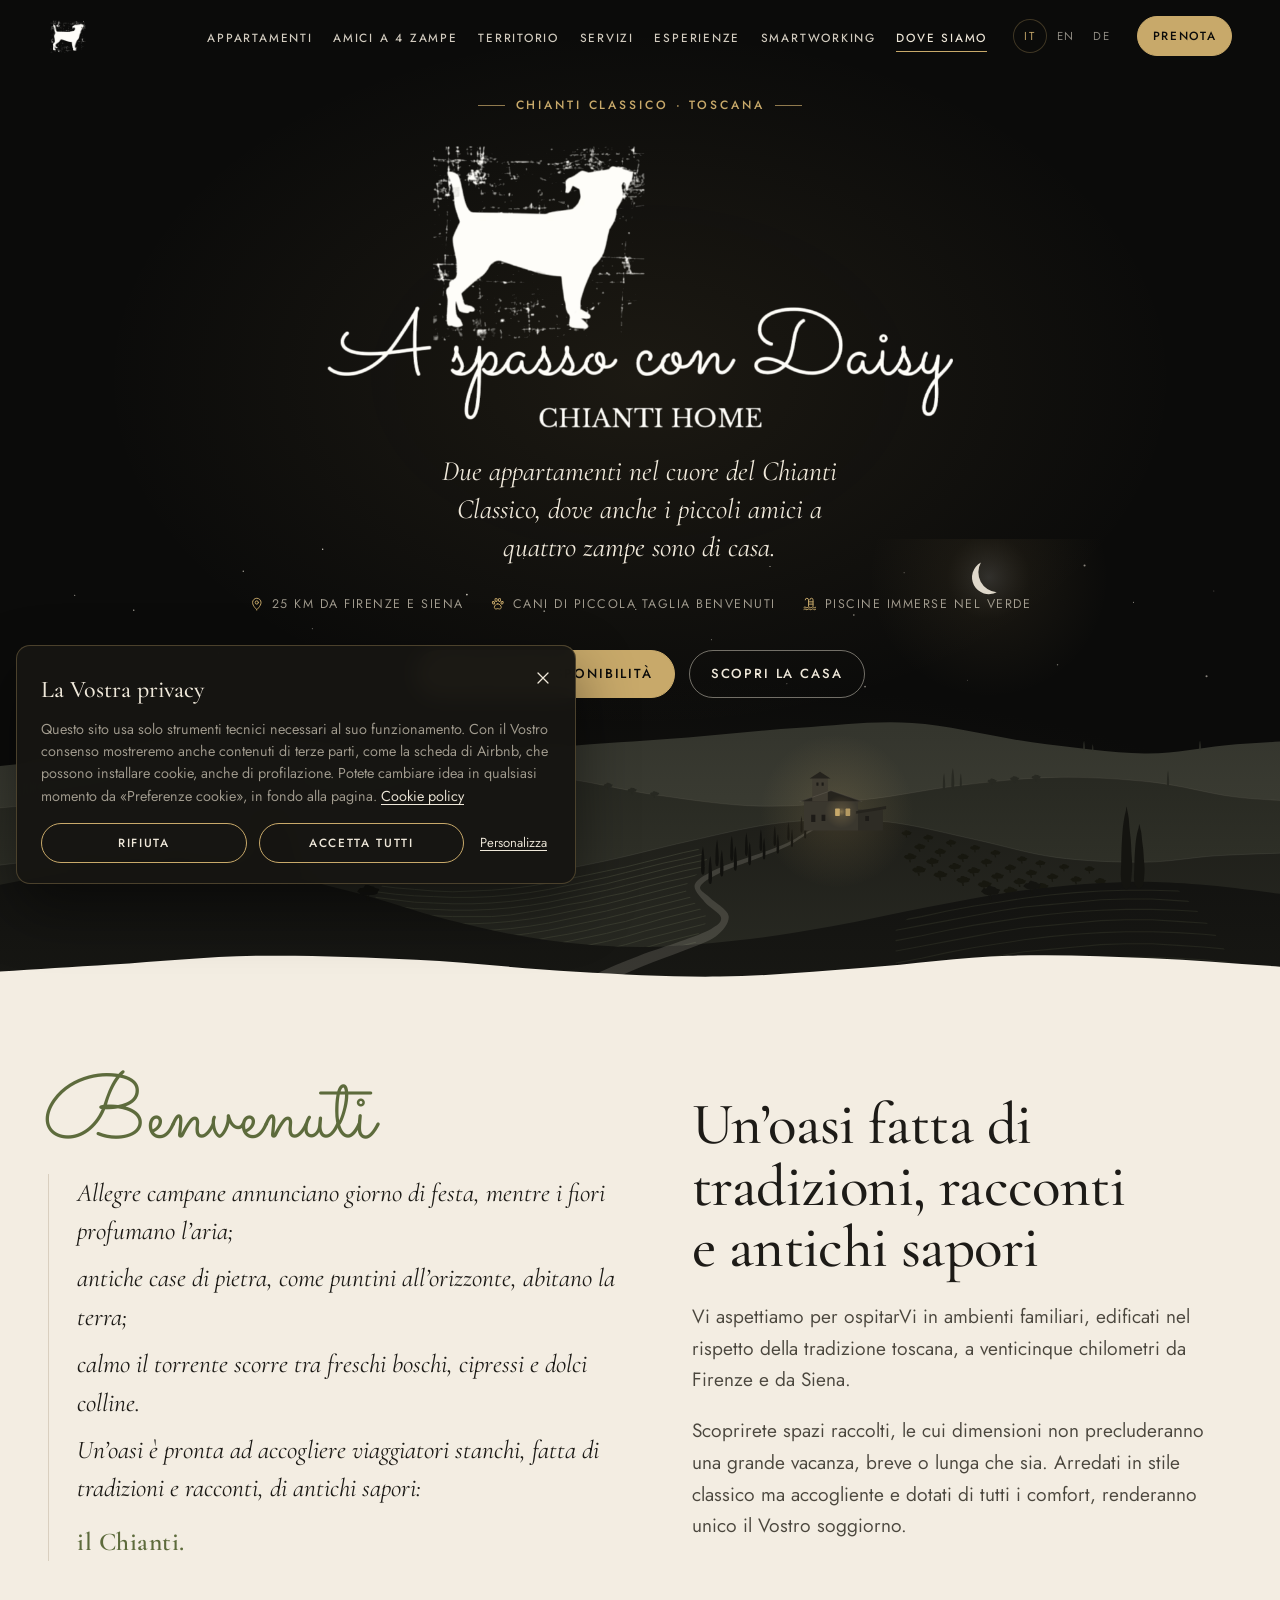
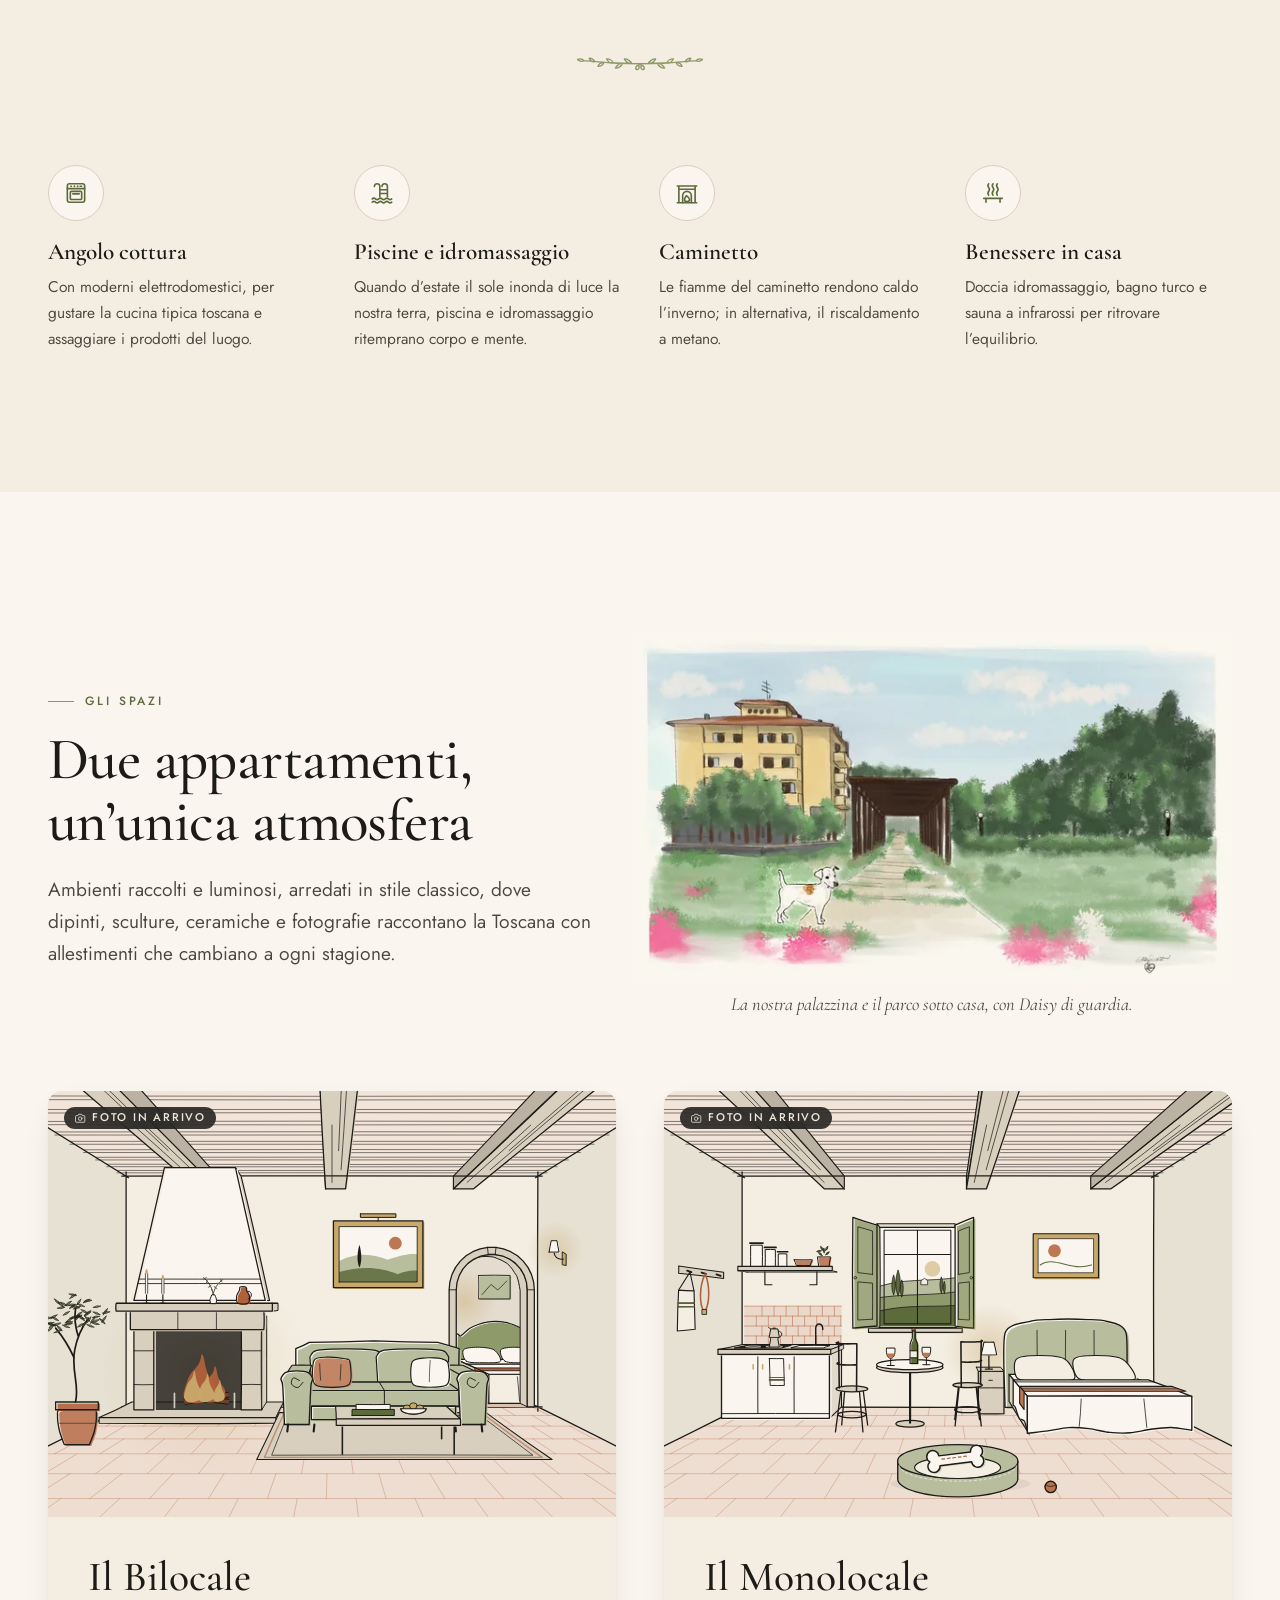
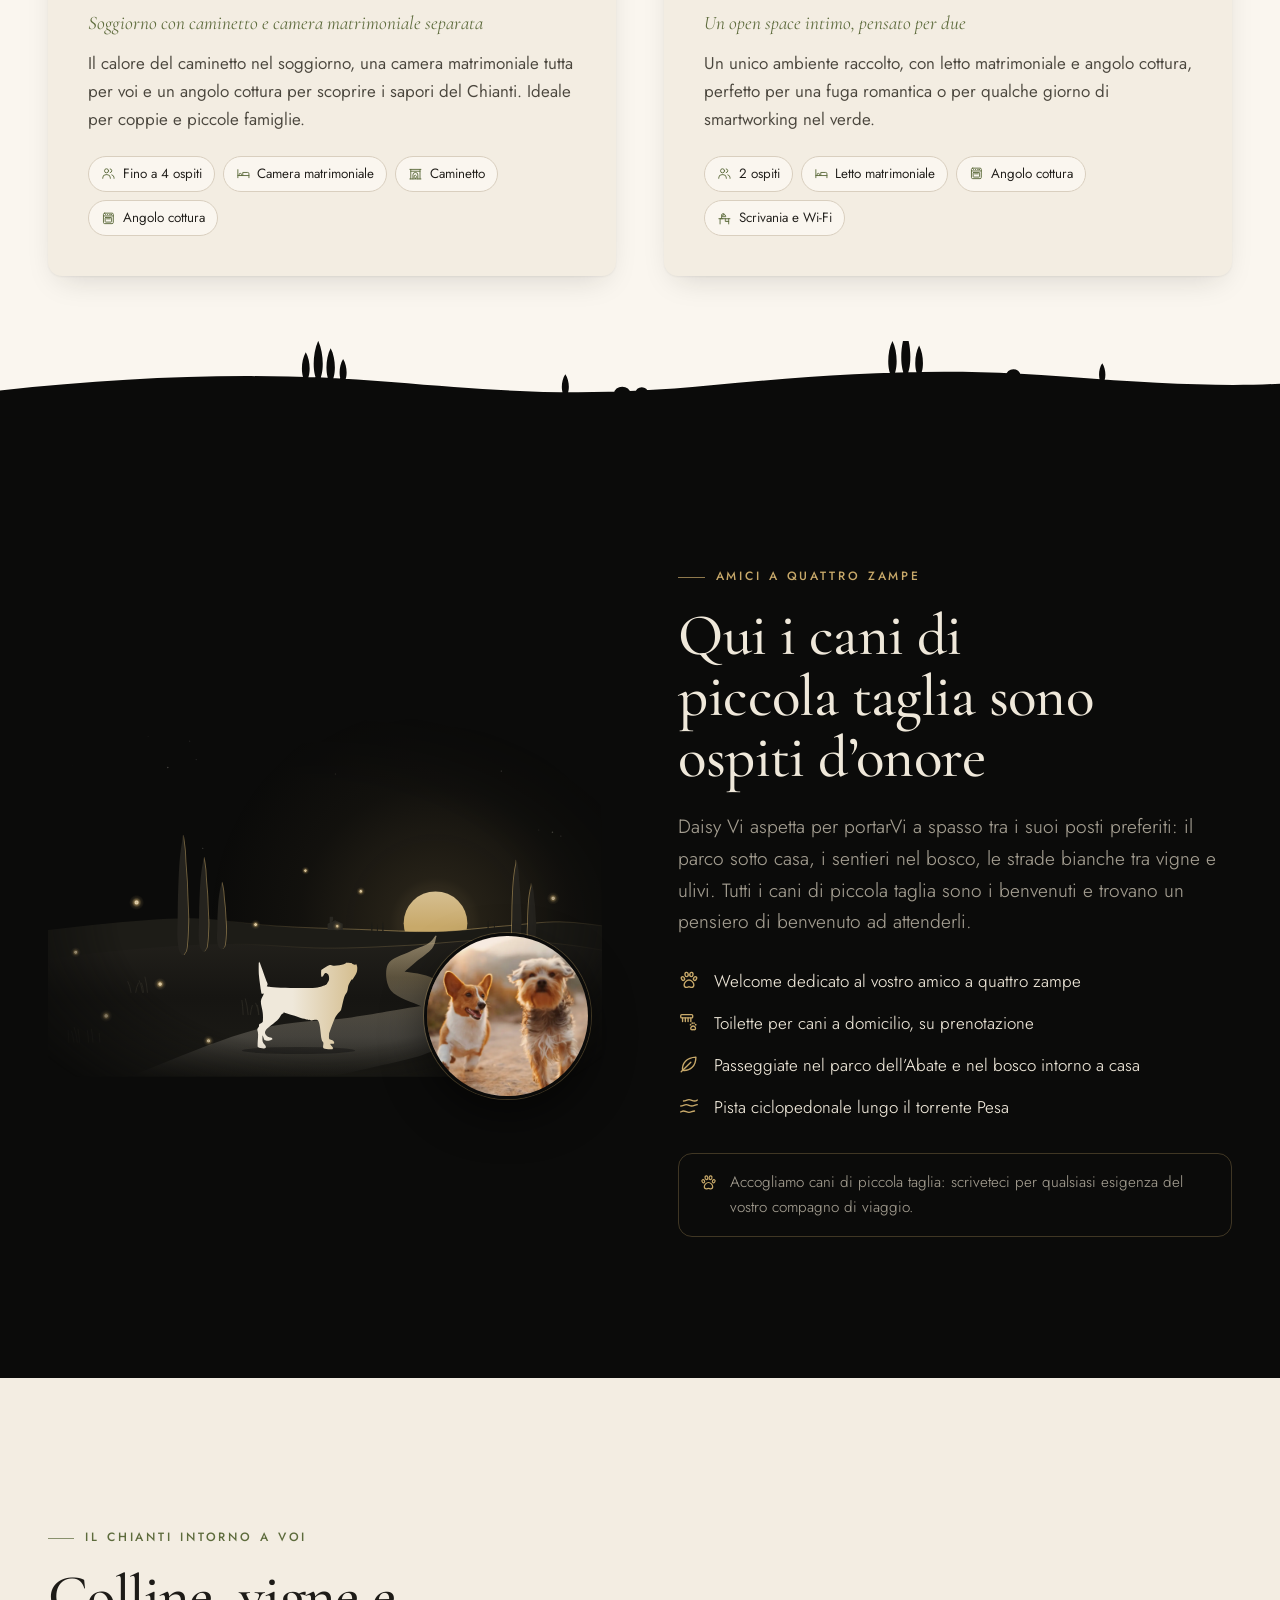
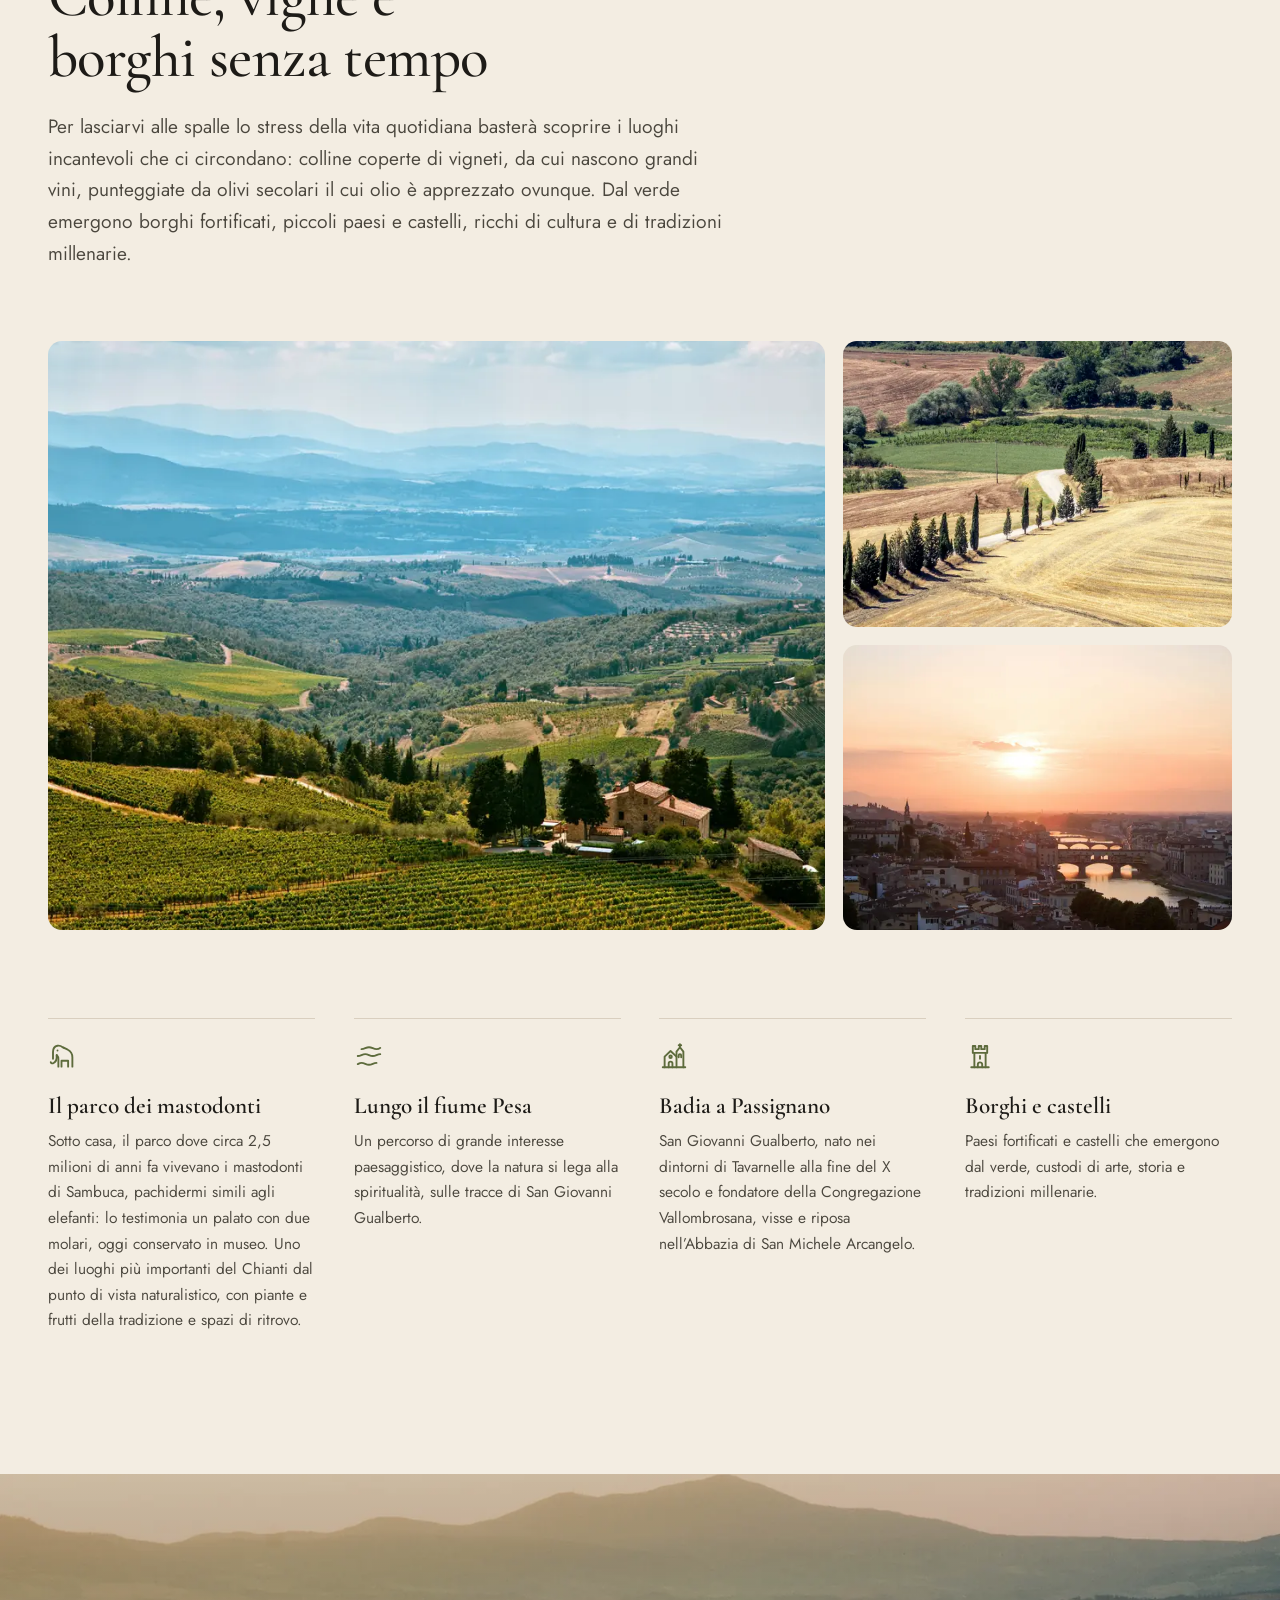
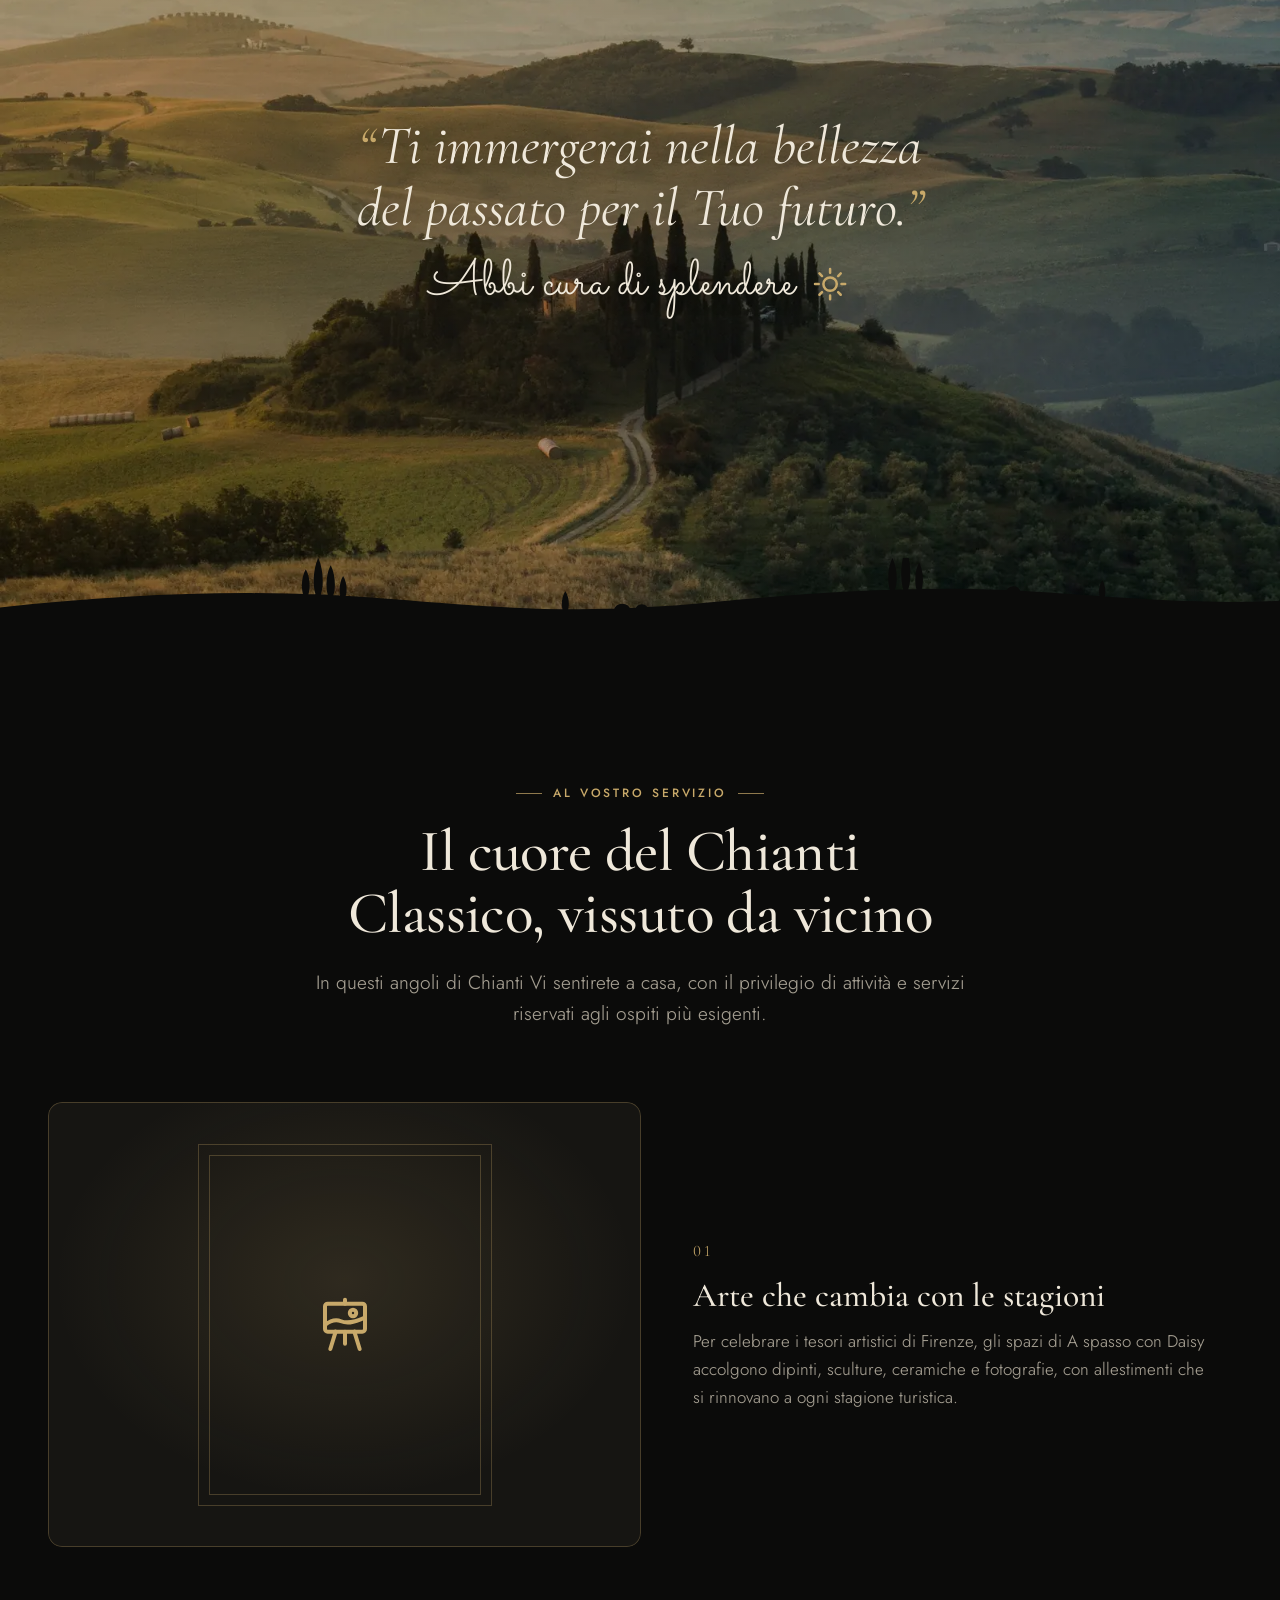
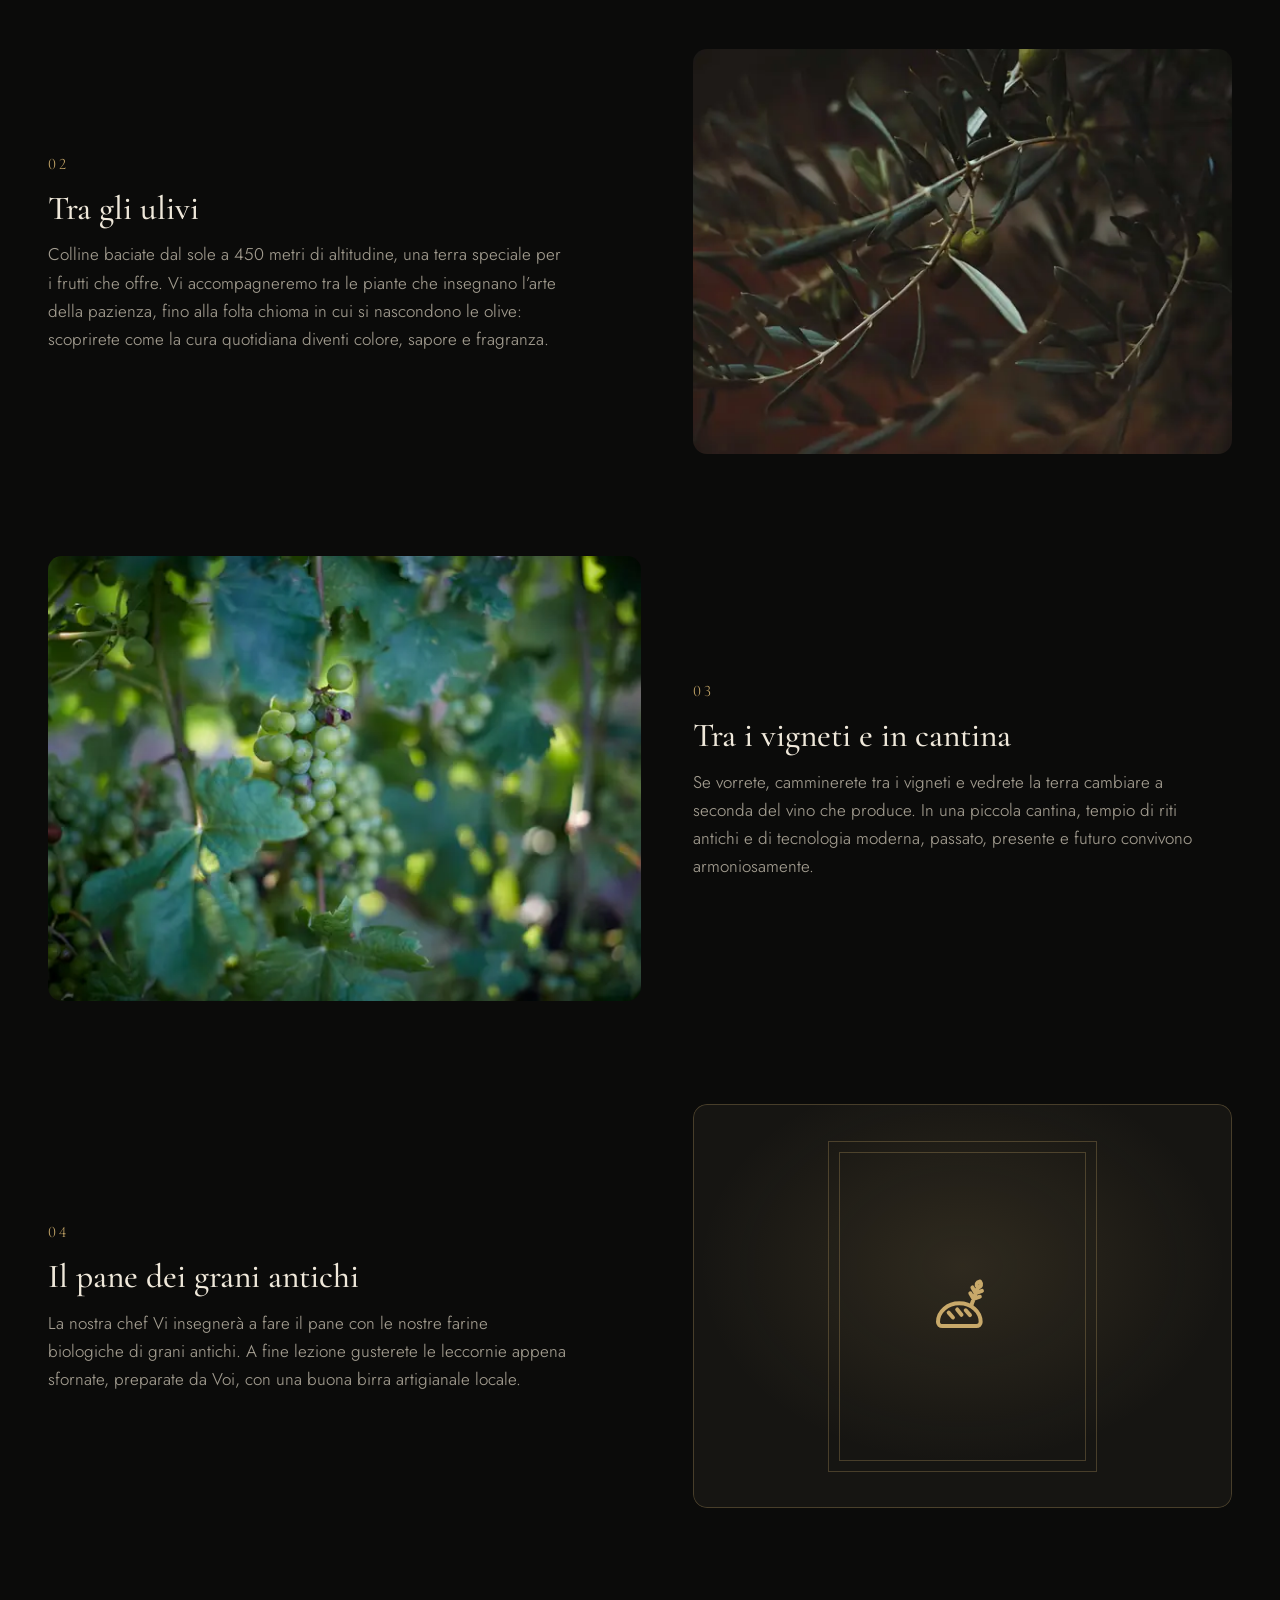
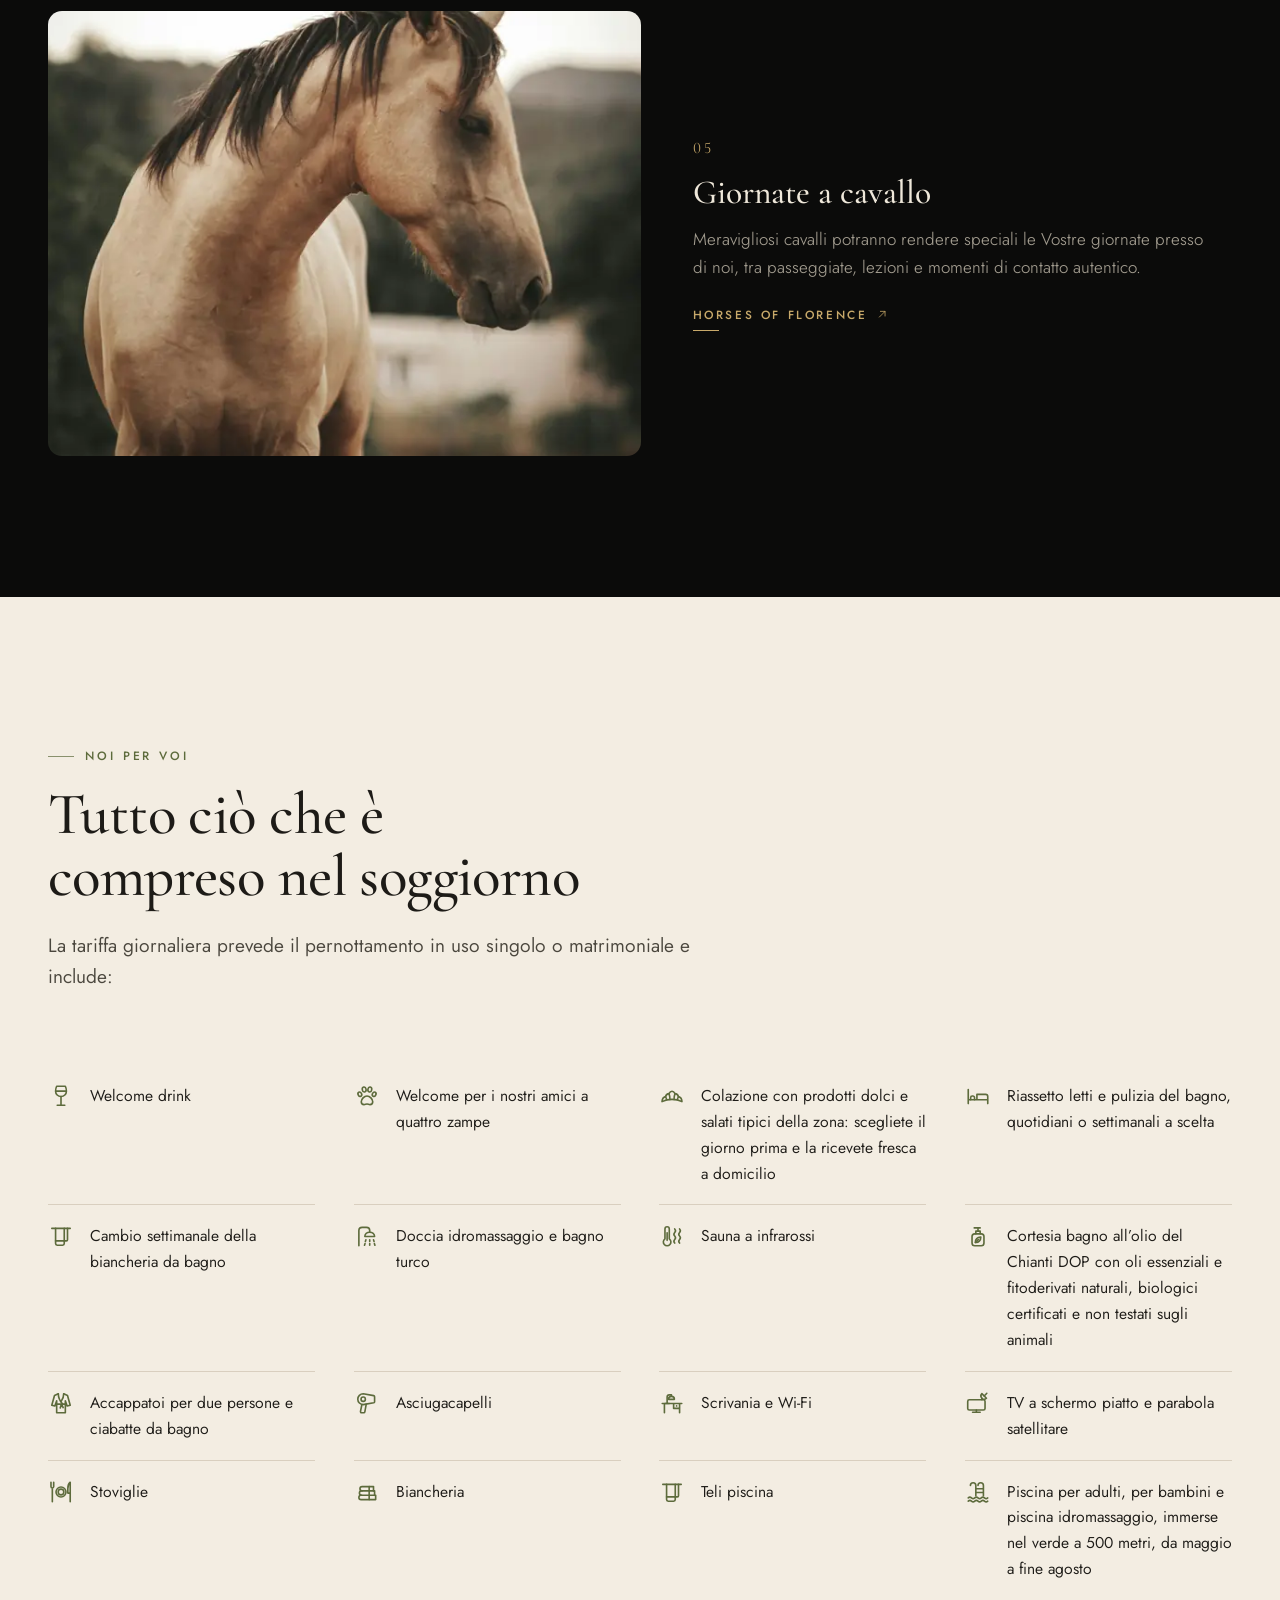
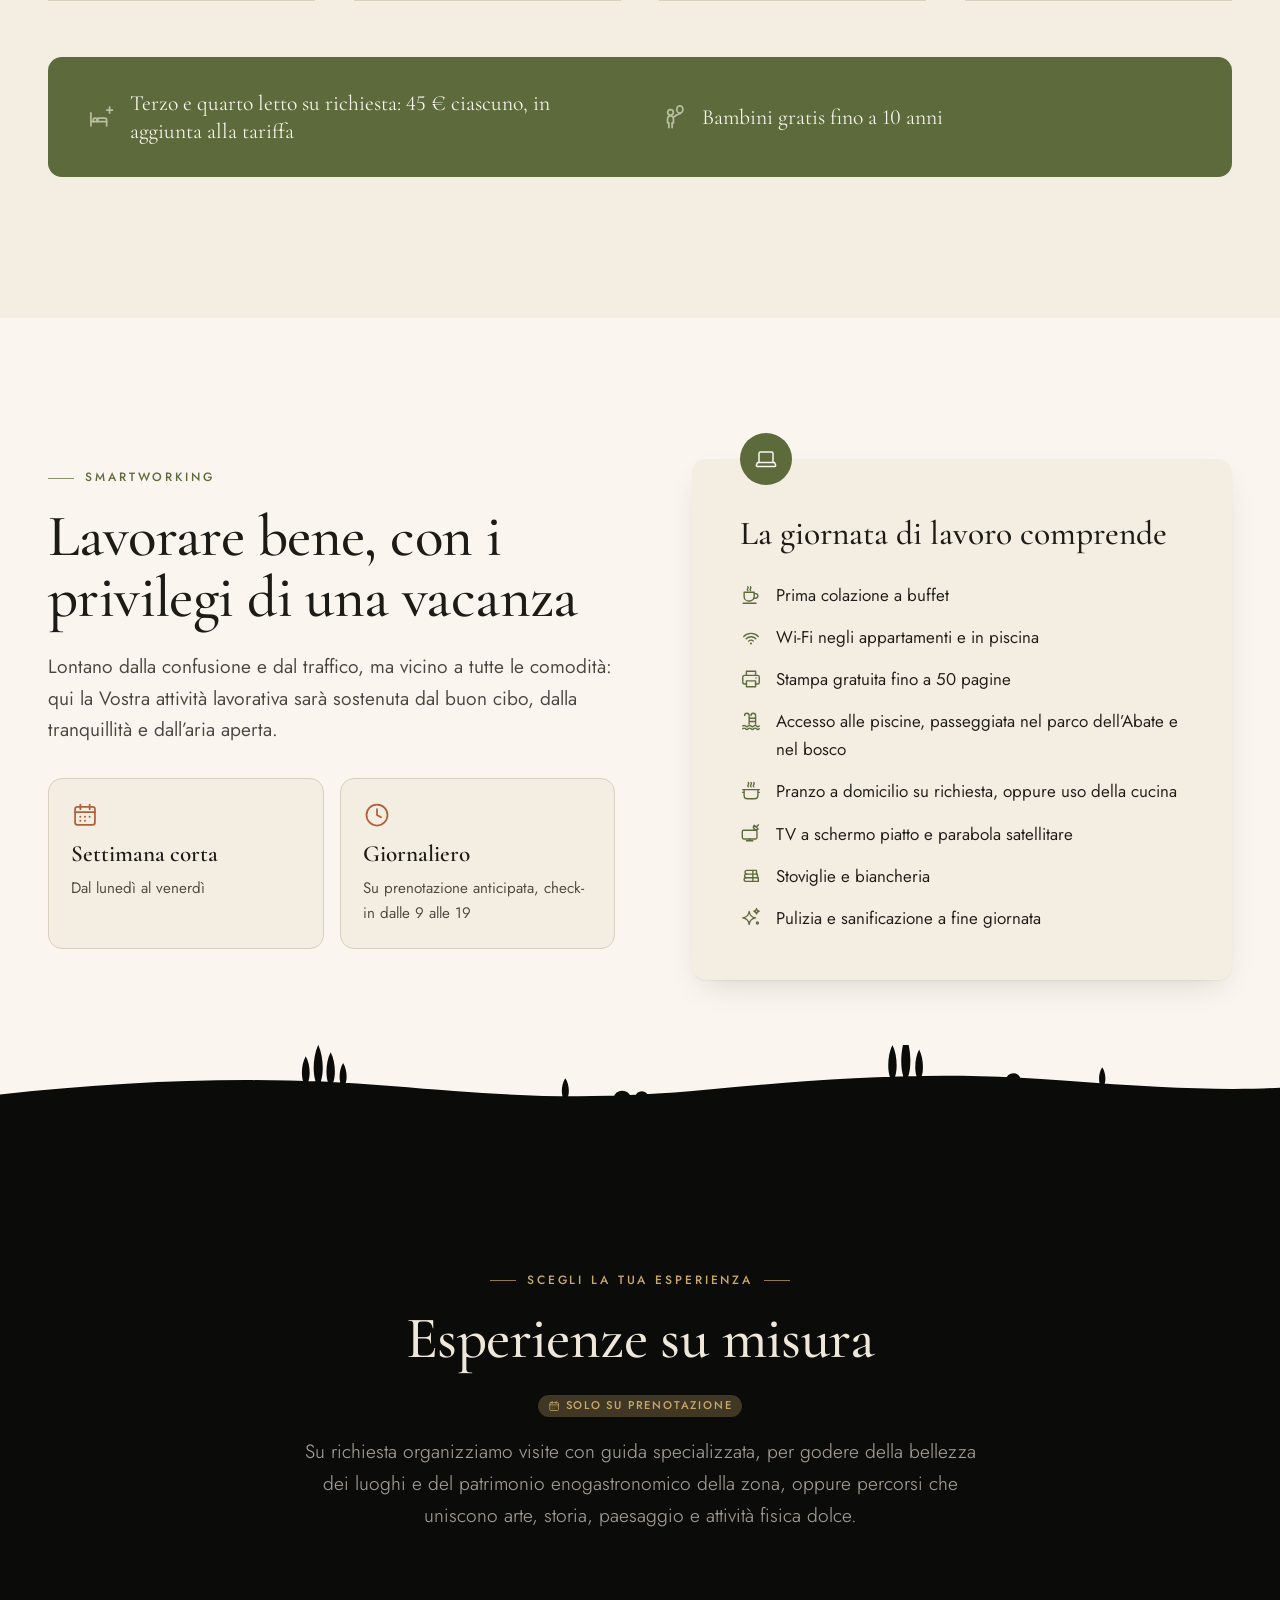
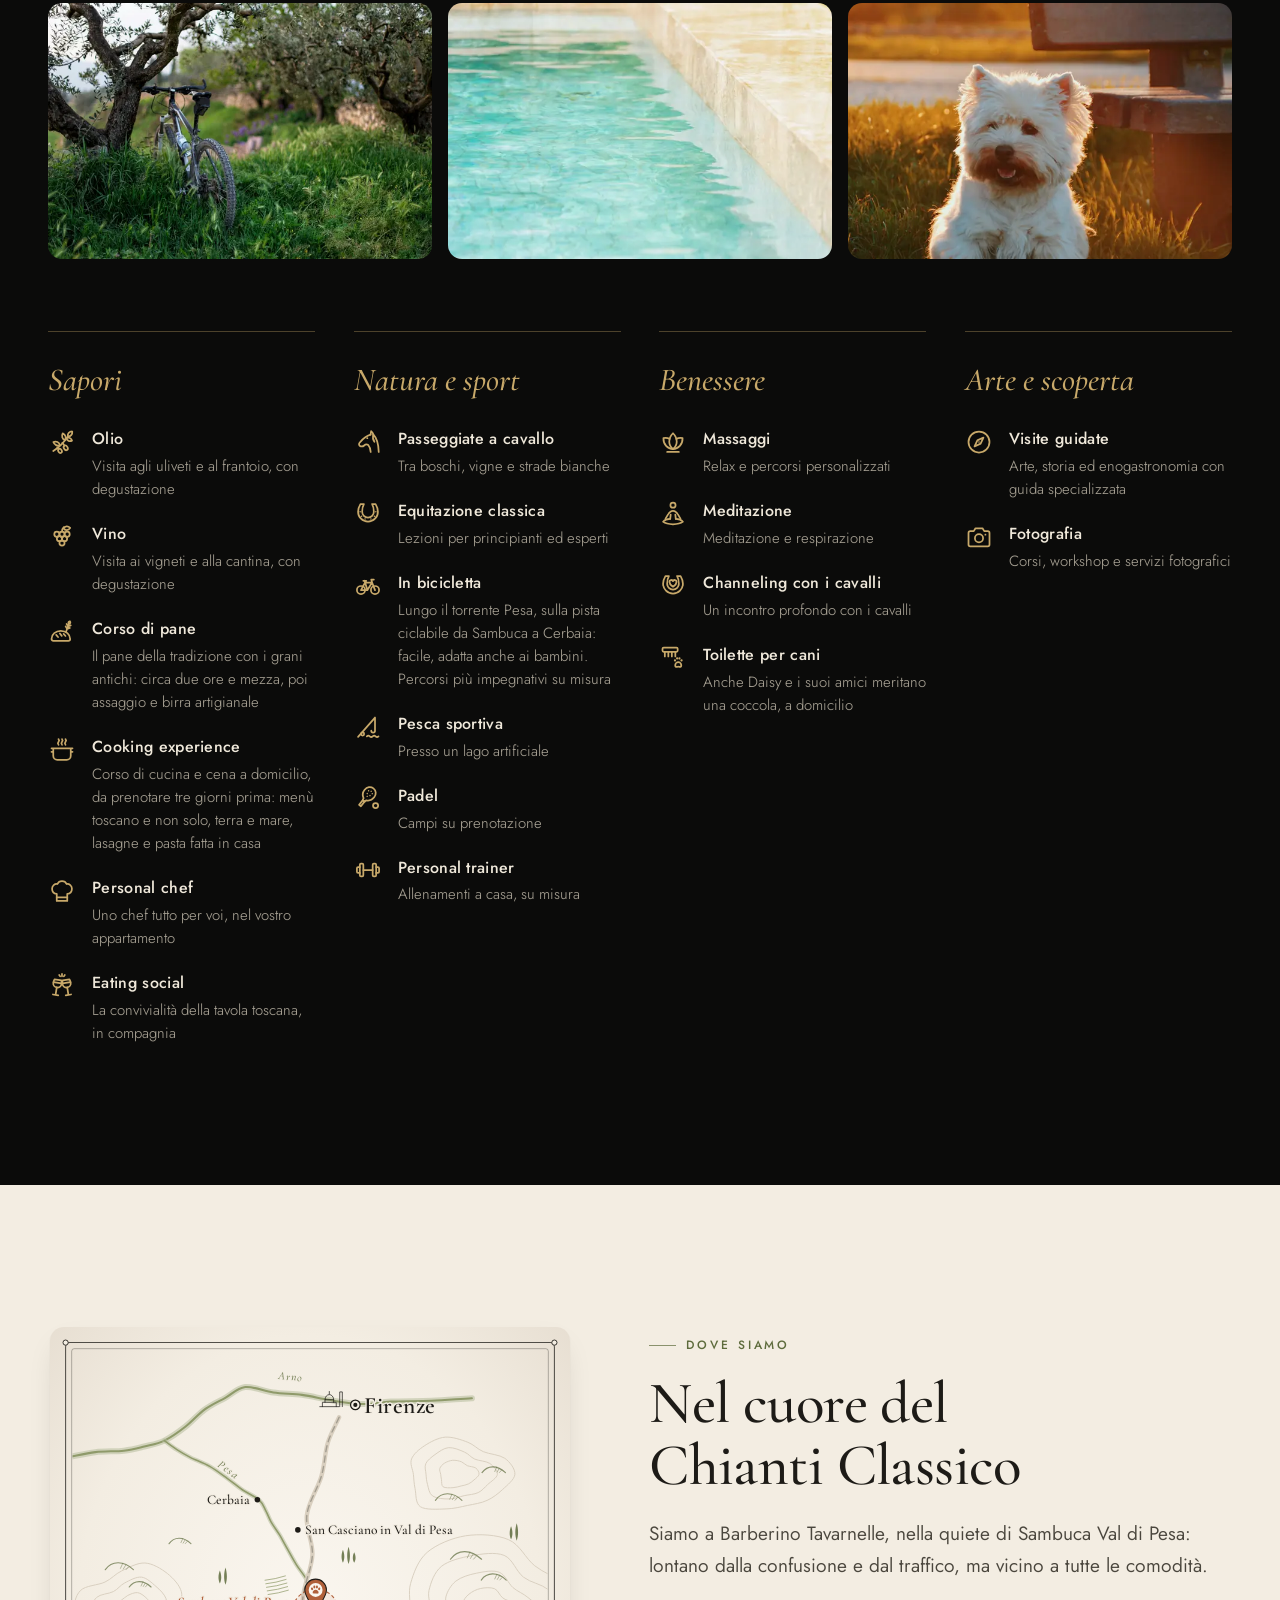
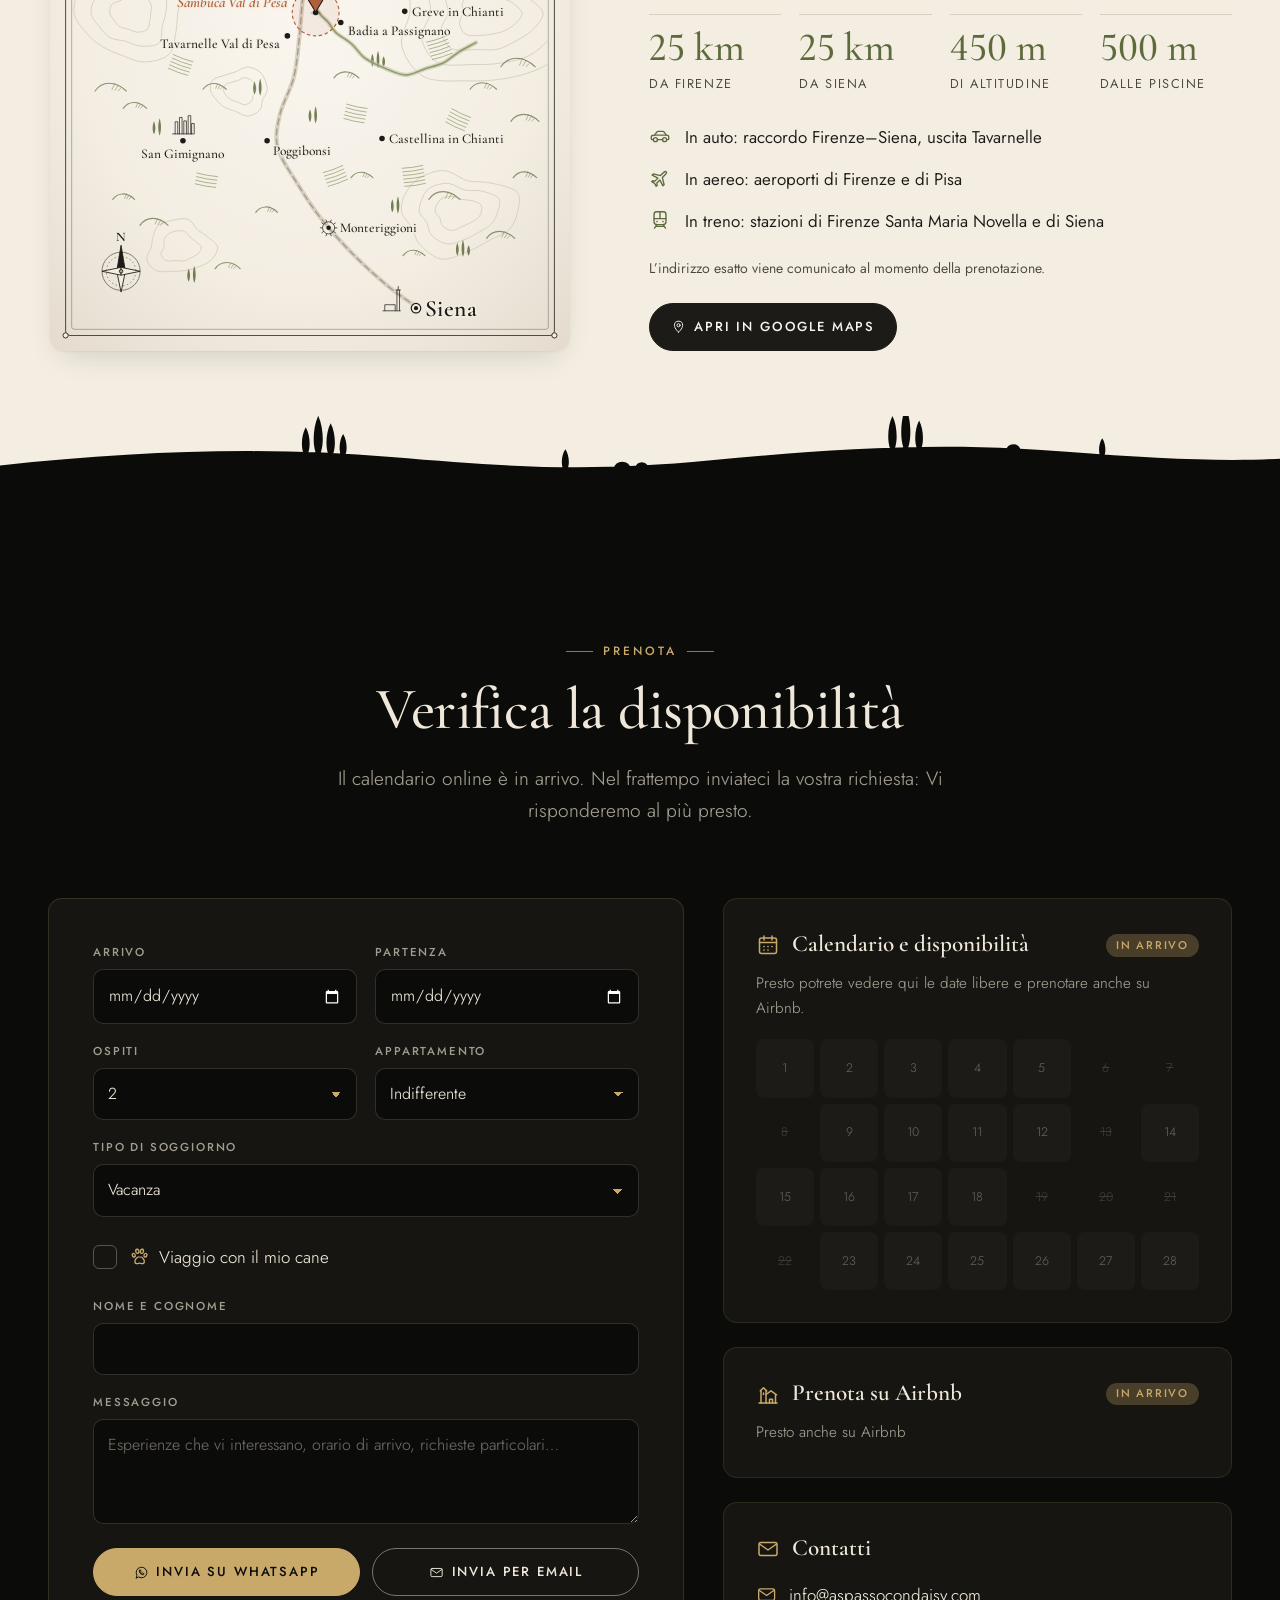
==== commit e7c34f8f: "Acquerello della palazzina nella sezione appartamenti - Illustrazione accanto al titolo «Gli spazi» " ====
--- a/index.html
+++ b/index.html
@@ -233,11 +233,17 @@
   </section>
   <section class="section section--ivory apartments" id="apartments" aria-labelledby="apartments-title">
     <div class="container">
-      <header class="section-head reveal">
-        <p class="kicker">Gli spazi</p>
-        <h2 class="h2" id="apartments-title">Due appartamenti, un’unica atmosfera</h2>
-        <p class="lead">Ambienti raccolti e luminosi, arredati in stile classico, dove dipinti, sculture, ceramiche e fotografie raccontano la Toscana con allestimenti che cambiano a ogni stagione.</p>
-      </header>
+      <div class="apartments__intro">
+        <header class="section-head reveal">
+          <p class="kicker">Gli spazi</p>
+          <h2 class="h2" id="apartments-title">Due appartamenti, un’unica atmosfera</h2>
+          <p class="lead">Ambienti raccolti e luminosi, arredati in stile classico, dove dipinti, sculture, ceramiche e fotografie raccontano la Toscana con allestimenti che cambiano a ogni stagione.</p>
+        </header>
+        <figure class="building reveal">
+          <img src="assets/img/illustrations/palazzina-1000.webp" srcset="assets/img/illustrations/palazzina-640.webp 640w, assets/img/illustrations/palazzina-1000.webp 1014w" sizes="(min-width: 960px) 50vw, 100vw" width="1014" height="596" alt="Illustrazione ad acquerello della palazzina gialla di A spasso con Daisy, con il parco, il pergolato in legno e Daisy sul prato fiorito" loading="lazy" decoding="async">
+          <figcaption>La nostra palazzina e il parco sotto casa, con Daisy di guardia.</figcaption>
+        </figure>
+      </div>
       <div class="units">
         <article class="unit reveal" id="bilocale">
           <figure class="unit__figure">
--- a/assets/css/style.css
+++ b/assets/css/style.css
@@ -358,6 +358,14 @@
 @media (min-width: 900px) { .welcome__grid { grid-template-columns: 1.05fr 1fr; } }
 
 /* ---------- Appartamenti ---------- */
+.apartments__intro { display: grid; gap: clamp(20px, 3vw, 48px); align-items: center; margin-bottom: clamp(40px, 6vw, 72px); }
+.apartments__intro .section-head { margin-bottom: 0; }
+@media (min-width: 960px) { .apartments__intro { grid-template-columns: minmax(0, 1fr) minmax(0, 1.1fr); } }
+.building img { width: 100%; height: auto; }
+.building figcaption {
+  margin-top: .2rem; text-align: center; font-family: var(--serif); font-style: italic;
+  font-size: clamp(1rem, .95rem + .3vw, 1.15rem); color: var(--ink-soft);
+}
 .units { display: grid; gap: clamp(28px, 4vw, 48px); }
 @media (min-width: 900px) { .units { grid-template-columns: 1fr 1fr; } }
 .unit {
